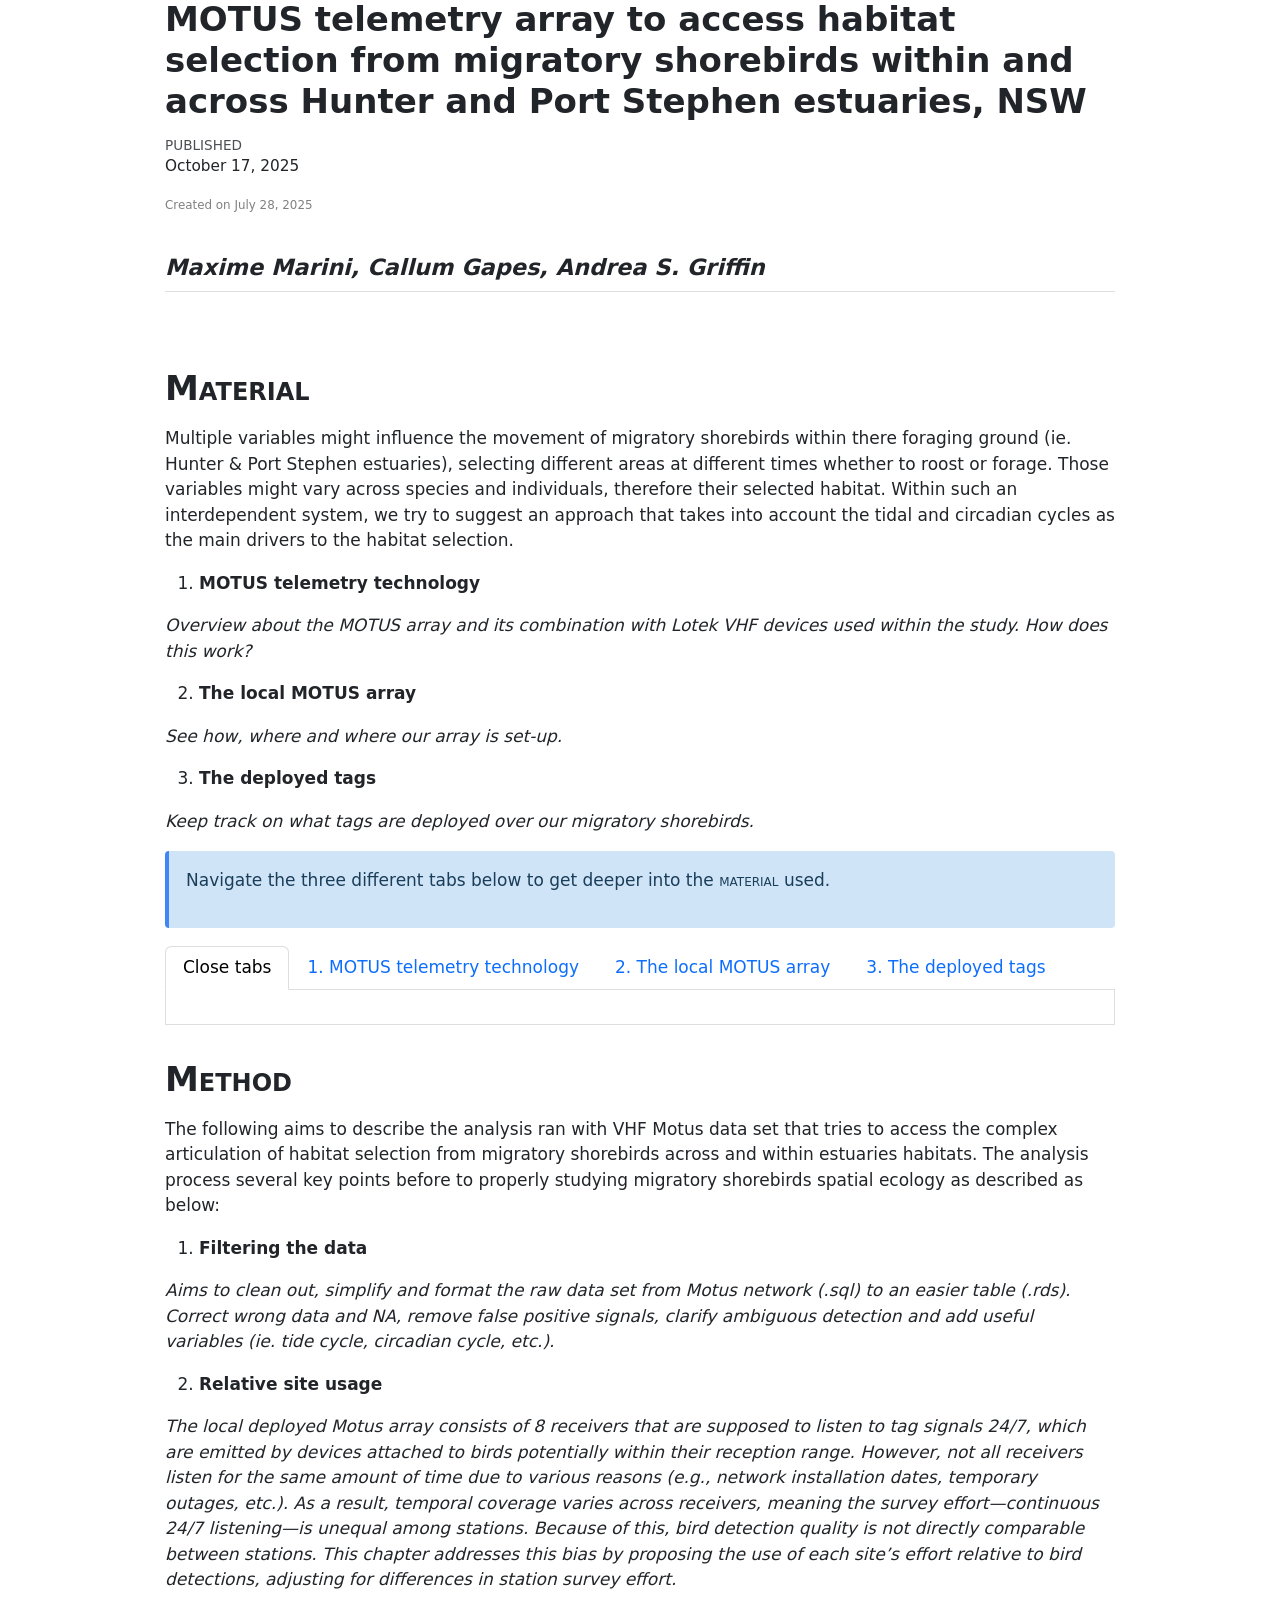
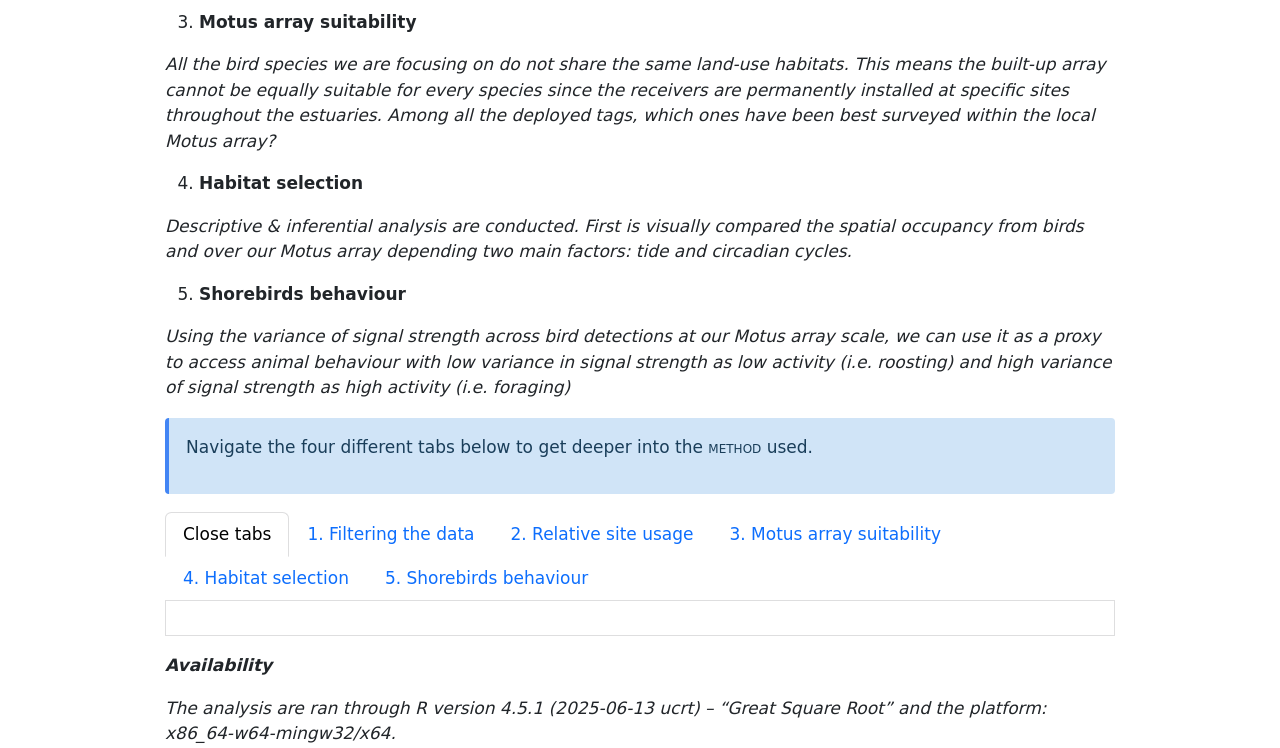
==== docs/index.html @ e0d37283 "yeah" ====
<!DOCTYPE html>
<html xmlns="http://www.w3.org/1999/xhtml" lang="en" xml:lang="en"><head>

<meta charset="utf-8">
<meta name="generator" content="quarto-1.7.32">

<meta name="viewport" content="width=device-width, initial-scale=1.0, user-scalable=yes">

<meta name="dcterms.date" content="2025-10-17">

<title>MOTUS telemetry array to access habitat selection from migratory shorebirds within and across Hunter and Port Stephen estuaries, NSW</title>
<style>
code{white-space: pre-wrap;}
span.smallcaps{font-variant: small-caps;}
div.columns{display: flex; gap: min(4vw, 1.5em);}
div.column{flex: auto; overflow-x: auto;}
div.hanging-indent{margin-left: 1.5em; text-indent: -1.5em;}
ul.task-list{list-style: none;}
ul.task-list li input[type="checkbox"] {
  width: 0.8em;
  margin: 0 0.8em 0.2em -1em; /* quarto-specific, see https://github.com/quarto-dev/quarto-cli/issues/4556 */ 
  vertical-align: middle;
}
/* CSS for syntax highlighting */
html { -webkit-text-size-adjust: 100%; }
pre > code.sourceCode { white-space: pre; position: relative; }
pre > code.sourceCode > span { display: inline-block; line-height: 1.25; }
pre > code.sourceCode > span:empty { height: 1.2em; }
.sourceCode { overflow: visible; }
code.sourceCode > span { color: inherit; text-decoration: inherit; }
div.sourceCode { margin: 1em 0; }
pre.sourceCode { margin: 0; }
@media screen {
div.sourceCode { overflow: auto; }
}
@media print {
pre > code.sourceCode { white-space: pre-wrap; }
pre > code.sourceCode > span { text-indent: -5em; padding-left: 5em; }
}
pre.numberSource code
  { counter-reset: source-line 0; }
pre.numberSource code > span
  { position: relative; left: -4em; counter-increment: source-line; }
pre.numberSource code > span > a:first-child::before
  { content: counter(source-line);
    position: relative; left: -1em; text-align: right; vertical-align: baseline;
    border: none; display: inline-block;
    -webkit-touch-callout: none; -webkit-user-select: none;
    -khtml-user-select: none; -moz-user-select: none;
    -ms-user-select: none; user-select: none;
    padding: 0 4px; width: 4em;
  }
pre.numberSource { margin-left: 3em;  padding-left: 4px; }
div.sourceCode
  {   }
@media screen {
pre > code.sourceCode > span > a:first-child::before { text-decoration: underline; }
}
</style>


<script src="index_files/libs/clipboard/clipboard.min.js"></script>
<script src="index_files/libs/quarto-html/quarto.js" type="module"></script>
<script src="index_files/libs/quarto-html/tabsets/tabsets.js" type="module"></script>
<script src="index_files/libs/quarto-html/popper.min.js"></script>
<script src="index_files/libs/quarto-html/tippy.umd.min.js"></script>
<script src="index_files/libs/quarto-html/anchor.min.js"></script>
<link href="index_files/libs/quarto-html/tippy.css" rel="stylesheet">
<link href="index_files/libs/quarto-html/quarto-syntax-highlighting-37eea08aefeeee20ff55810ff984fec1.css" rel="stylesheet" id="quarto-text-highlighting-styles">
<script src="index_files/libs/bootstrap/bootstrap.min.js"></script>
<link href="index_files/libs/bootstrap/bootstrap-icons.css" rel="stylesheet">
<link href="index_files/libs/bootstrap/bootstrap-bb462d781dde1847d9e3ccf7736099dd.min.css" rel="stylesheet" append-hash="true" id="quarto-bootstrap" data-mode="light">
<link href="index_files/libs/htmltools-fill-0.5.8.1/fill.css" rel="stylesheet">

<script src="index_files/libs/htmlwidgets-1.6.4/htmlwidgets.js"></script>

<link href="index_files/libs/datatables-css-0.0.0/datatables-crosstalk.css" rel="stylesheet">

<script src="index_files/libs/datatables-binding-0.33/datatables.js"></script>

<script src="index_files/libs/jquery-3.6.0/jquery-3.6.0.min.js"></script>

<link href="index_files/libs/dt-core-1.13.6/css/jquery.dataTables.min.css" rel="stylesheet">

<link href="index_files/libs/dt-core-1.13.6/css/jquery.dataTables.extra.css" rel="stylesheet">

<script src="index_files/libs/dt-core-1.13.6/js/jquery.dataTables.min.js"></script>

<link href="index_files/libs/dt-ext-fixedcolumns-1.13.6/css/fixedColumns.dataTables.min.css" rel="stylesheet">

<script src="index_files/libs/dt-ext-fixedcolumns-1.13.6/js/dataTables.fixedColumns.min.js"></script>

<link href="index_files/libs/crosstalk-1.2.1/css/crosstalk.min.css" rel="stylesheet">

<script src="index_files/libs/crosstalk-1.2.1/js/crosstalk.min.js"></script>



<link rel="stylesheet" href="styles.css">
</head>

<body class="fullcontent quarto-light">

<div class="page-layout-custom">  

<header id="title-block-header" class="quarto-title-block default">
<div class="quarto-title">
<h1 class="title">MOTUS telemetry array to access habitat selection from migratory shorebirds within and across Hunter and Port Stephen estuaries, NSW</h1>
</div>



<div class="quarto-title-meta">

    
    <div>
    <div class="quarto-title-meta-heading">Published</div>
    <div class="quarto-title-meta-contents">
      <p class="date">October 17, 2025</p>
    </div>
  </div>
  
    
  </div>
  


</header>


<p style="font-size: 0.7em; color: gray;">
Created on July 28, 2025
</p>
<section id="maxime-marini-callum-gapes-andrea-s.-griffin" class="level2">
<h2 data-anchor-id="maxime-marini-callum-gapes-andrea-s.-griffin"><span style="font-size: 0.8em;"><em>Maxime Marini, Callum Gapes, Andrea S. Griffin</em></span></h2>
<p><br>
</p>
</section>
<section id="material" class="level1">
<h1><span class="smallcaps">Material</span></h1>
<p>Multiple variables might influence the movement of migratory shorebirds within there foraging ground (ie. Hunter &amp; Port Stephen estuaries), selecting different areas at different times whether to roost or forage. Those variables might vary across species and individuals, therefore their selected habitat. Within such an interdependent system, we try to suggest an approach that takes into account the tidal and circadian cycles as the main drivers to the habitat selection.</p>
<ol type="1">
<li><strong>MOTUS telemetry technology</strong></li>
</ol>
<p style="font-size: 0.9em; color: gray;">
</p><p><em>Overview about the MOTUS array and its combination with Lotek VHF devices used within the study. How does this work?</em></p>
<p></p>
<ol start="2" type="1">
<li><strong>The local MOTUS array</strong></li>
</ol>
<p style="font-size: 0.9em; color: gray;">
</p><p><em>See how, where and where our array is set-up.</em></p>
<p></p>
<ol start="3" type="1">
<li><strong>The deployed tags</strong></li>
</ol>
<p style="font-size: 0.9em; color: gray;">
</p><p><em>Keep track on what tags are deployed over our migratory shorebirds.</em></p>
<p></p>
<div class="blockquote-blue">
<p>Navigate the three different tabs below to get deeper into the <span class="smallcaps">material</span> used.</p>
</div>
<div class="panel-tabset">
<ul class="nav nav-tabs" role="tablist"><li class="nav-item" role="presentation"><a class="nav-link active" id="tabset-1-1-tab" data-bs-toggle="tab" data-bs-target="#tabset-1-1" role="tab" aria-controls="tabset-1-1" aria-selected="true" href="">Close tabs</a></li><li class="nav-item" role="presentation"><a class="nav-link" id="tabset-1-2-tab" data-bs-toggle="tab" data-bs-target="#tabset-1-2" role="tab" aria-controls="tabset-1-2" aria-selected="false" href="">1. MOTUS telemetry technology</a></li><li class="nav-item" role="presentation"><a class="nav-link" id="tabset-1-3-tab" data-bs-toggle="tab" data-bs-target="#tabset-1-3" role="tab" aria-controls="tabset-1-3" aria-selected="false" href="">2. The local MOTUS array</a></li><li class="nav-item" role="presentation"><a class="nav-link" id="tabset-1-4-tab" data-bs-toggle="tab" data-bs-target="#tabset-1-4" role="tab" aria-controls="tabset-1-4" aria-selected="false" href="">3. The deployed tags</a></li></ul>
<div class="tab-content">
<div id="tabset-1-1" class="tab-pane active" role="tabpanel" aria-labelledby="tabset-1-1-tab">

</div>
<div id="tabset-1-2" class="tab-pane" role="tabpanel" aria-labelledby="tabset-1-2-tab">
<p>To be continued …</p>
</div>
<div id="tabset-1-3" class="tab-pane" role="tabpanel" aria-labelledby="tabset-1-3-tab">
<p>To be continued …</p>
</div>
<div id="tabset-1-4" class="tab-pane" role="tabpanel" aria-labelledby="tabset-1-4-tab">
<section id="contents" class="level3">
<h3 data-anchor-id="contents"><span id="contents03" style="color: grey; font-size: smaller;">Contents</span></h3>
<ul>
<li><a href="#overview">VHF monitoring: overview</a></li>
<li><a href="#details">Trapping: details</a></li>
<li><a href="#detected">Detected birds</a></li>
<li><a href="#undetected">Undetected birds</a></li>
<li><a href="#euthanasied">Euthanasied birds</a></li>
</ul>
<hr>
</section>
<section id="overview" class="level3">
<h3 data-anchor-id="overview">VHF monitoring: overview</h3>
<p>Since 2021, we trapped 44 birds, and 42 were released with a MOTUS tag, and potentially detectable across our automated telemetry array. Since then, several species have been monitored, with surveying varying across space and time as reflected by the coverage of our Motus stations (Table 1). Also, we distinguish three classes of automated telemetry monitoring: no detection, under 150 detections and over 150 detections (Table 2).</p>
<div style="display: flex; flex-direction: column; align-items: center; justify-content: center; min-height: 60vh;">
<figure class="figure">
<img src="figures/table1.png" alt="Table 1: Shorebirds species MOTUS monitored within and across the Hunter estuary" style="display: block; margin: auto; width: 90vw; max-width: 950px; height: auto;" class="figure-img">
</figure>
</div>
</section>
<section id="details" class="level3">
<h3 data-anchor-id="details">Trapping: details</h3>
<p>Find below more information about the captures (i.e.&nbsp;species, marking, banding, date, etc.).</p>
<div class="cell">
<div class="cell-output-display">
<div class="datatables html-widget html-fill-item" id="htmlwidget-9173652c31b3ffc2a596" style="width:100%;height:auto;"></div>
<script type="application/json" data-for="htmlwidget-9173652c31b3ffc2a596">{"x":{"filter":"none","vertical":false,"extensions":["FixedColumns"],"caption":"<caption>Table 3: Complete details on shorebird captures<\/caption>","data":[["1","2","3","4","5","6","7","8","9","10","11","12","13","14","15","16","17","18","19","20","21","22","23","24","25","26","27","28","29","30","31","32","33","34","35","36","37","38","39","40","41","42","43","44"],[8295752,8295761,7394013,7394014,7394016,7394017,7394015,7394018,7394019,6338804,6338805,8295771,8295772,8295770,10118806,8295773,8295774,8295775,8295776,7394026,7394027,7176824,8295777,8295778,8295779,8295780,8295781,7184271,6318627,6318626,6318617,8295845,6318799,6318618,6318620,6318619,6318621,6318624,6318625,6318623,6318621,6318629,6318630,7394032],["43298","43290","43306","43423","43300","43301","43302","43304","60473","43289","43305","60576","60577","60578","60472","43303","43296","43300","60471","81140","81119","81122","60470","60469","60575","81138","81121","81126","81117","81128","81133","81118","81120","81124","81127","81132","81134","81116","81131","81135","81125","81129","81139","81130"],["Masked Lapwing","Masked Lapwing","Bar-tailed Godwit","Bar-tailed Godwit","Bar-tailed Godwit","Bar-tailed Godwit","Bar-tailed Godwit","Bar-tailed Godwit","Bar-tailed Godwit","Pacific Golden Plover","Pacific Golden Plover","Black-winged Stilt","Black-winged Stilt","Black-winged Stilt","Eastern Curlew","Black-winged Stilt","Black-winged Stilt","Black-winged Stilt","Black-winged Stilt","Bar-tailed Godwit","Bar-tailed Godwit","Bar-tailed Godwit","Red-necked Avocet","Red-necked Avocet","Red-necked Avocet","Red-necked Avocet","Red-necked Avocet","Bar-tailed Godwit","Pacific Golden Plover","Pacific Golden Plover","Pacific Golden Plover","Masked Lapwing","Pacific Golden Plover","Pacific Golden Plover","Pacific Golden Plover","Pacific Golden Plover","Pacific Golden Plover","Pacific Golden Plover","Pacific Golden Plover","Pacific Golden Plover","Pacific Golden Plover","Pacific Golden Plover","Pacific Golden Plover","Bar-tailed Godwit"],["2021-12-19","2022-06-25","2023-02-01","2023-02-01","2023-03-04","2023-03-04","2023-03-04","2023-03-04","2023-03-04","2023-03-04","2023-03-04","2023-03-18","2023-03-18","2023-03-18","2023-03-18","2023-08-29","2023-08-29","2023-08-29","2023-08-29","2023-10-25","2023-10-25","2023-10-25","2023-10-25","2023-10-25","2023-10-25","2023-10-25","2023-10-25","2024-09-02","2024-09-02","2024-09-02","2024-09-29","2024-11-24","2024-11-24","2024-11-24","2024-11-24","2024-11-24","2024-11-24","2025-01-12","2025-01-12","2025-01-12","2025-02-09","2025-02-09","2025-02-09","2025-03-09"],["Vanellus miles","Vanellus miles","Limosa lapponica","Limosa lapponica","Limosa lapponica","Limosa lapponica","Limosa lapponica","Limosa lapponica","Limosa lapponica","Pluvialis fulva","Pluvialis fulva","Himantopus leucocephalus","Himantopus leucocephalus","Himantopus leucocephalus","Numenius madagascariensis","Himantopus leucocephalus","Himantopus leucocephalus","Himantopus leucocephalus","Himantopus leucocephalus","Limosa lapponica","Limosa lapponica","Limosa lapponica","Recurvirostra novaehollandiae","Recurvirostra novaehollandiae","Recurvirostra novaehollandiae","Recurvirostra novaehollandiae","Recurvirostra novaehollandiae","Limosa lapponica","Pluvialis fulva","Pluvialis fulva","Pluvialis fulva","Vanellus miles","Pluvialis fulva","Pluvialis fulva","Pluvialis fulva","Pluvialis fulva","Pluvialis fulva","Pluvialis fulva","Pluvialis fulva","Pluvialis fulva","Pluvialis fulva","Pluvialis fulva","Pluvialis fulva","Limosa lapponica"],["Phoenix Flats","Stockton Sandspit","Stockton Sandspit","Stockton Sandspit","Stockton Sandspit","Stockton Sandspit","Stockton Sandspit","Stockton Sandspit","Stockton Sandspit","Stockton Sandspit","Stockton Sandspit","Stockton Sandspit","Stockton Sandspit","Stockton Sandspit","Stockton Sandspit","Stockton Sandspit","Stockton Sandspit","Stockton Sandspit","Stockton Sandspit","Stockton Sandspit","Stockton Sandspit","Stockton Sandspit","Stockton Sandspit","Stockton Sandspit","Stockton Sandspit","Stockton Sandspit","Stockton Sandspit","Stockton Sandspit","Stockton Sandspit","Stockton Sandspit","Stockton Sandspit","Stockton Sandspit","Stockton Sandspit","Stockton Sandspit","Stockton Sandspit","Stockton Sandspit","Stockton Sandspit","Stockton Sandspit","Stockton Sandspit","Stockton Sandspit","Stockton Sandspit","Stockton Sandspit","Stockton Sandspit","Stockton Sandspit"],["OAA","HAL","EAR","EAS","EAU","EAV","EAT","EAW","EAX","DAC","DAD","HAX","HAY","HAW","AAE","HAZ","HBA","HBB","HBC","EBE","EBH","EBJ","HBD","HCA","HCB","HCC","HCD","EBL","DBN","DBM","DBB","HBS","DAE","DBC","DBE","DBD","DBH","DBK","DBL","DBJ","DBH","DBR","DBS","EBR"],[null,null,"Y","Y","Y","Y","Y","Y","Y","Y","Y","Y","Y","Y","Y","Y","Y","Y","Y",null,"Y","Y","Y","Y","Y","Y","Y","Y","Y","Y","Y","Y","Y","Y","Y","Y","Y","Y","Y","Y","Y","Y","Y","Y"],["Y","Y","Y","Y","Y","Y","Y","Y","Y","Y","Y",null,null,null,"Y","Y","Y","Y","Y","Y","Y","Y","Y","Y","Y","Y","Y","Y","Y","Y","Y","Y","Y","Y","Y","Y","Y","Y","Y","Y","Y","Y","Y","Y"],["Y","Y","Y","Y","Y","Y","Y","Y","Y","Y","Y","Y","Y","Y","Y","Y","Y","Y","Y","Y","Y","Y","Y","Y","Y","Y","Y","Y","Y","Y","Y","Y","Y","Y","Y","Y","Y","Y","Y","Y","Y","Y","Y","Y"],["Teflon harness","Teflon harness","glue","glue","glue","glue","glue","glue","glue","glue","glue","glue","glue","glue","glue","glue","glue","glue","glue","glue","glue","glue","glue","glue","glue","glue","glue","glue","glue","glue","glue","glue","glue","glue","glue","glue","glue","glue","glue","glue","glue","glue","glue","glue"],[8,23,20,12,11,13,14,16,14.1,22,18,6.1,7.1,8.1,13.1,15,5,11,12.1,40,19,22,11.1,10.1,15.1,38,21,26,17,28,33,18,20,24,27,32,34,16,31,35,25,29,39,30],["Y","Y","Y","Y","Y","Y","Y","Y","Y","Y","Y","Y","Y","Y","Y","Y","Y","Y","Y","Y","Y","Y","Y","Y","Y","Y","Y","Y","Y","Y","Y","Y","Y","Y","Y","Y","Y","Y","Y","Y","Y","Y","Y","Y"],["Y","Y","Y","Y","Y","Y","Y","Y","Y","Y","Y","Y","Y","Y","Y","Y","Y","Y","Y","Y","Y","Y","Y","Y","Y","Y","Y","Y","Y","Y","Y","Y","Y","Y","Y","Y","Y","Y","Y","Y","Y","Y","Y","Y"],["N","Y","Y","Y",null,"Y","Y","Y","Y","Y","N","N","Y","Y","Y","Y","Y","N","Y","Y","Y","Y","Y","Y","Y","Y","Y",null,null,null,"N",null,null,null,null,null,null,null,null,null,null,null,null,"Y"],[null,null,null,null,null,null,null,null,null,null,null,null,null,null,null,null,null,null,null,null,null,null,null,null,null,null,null,null,null,null,null,null,"Y",null,null,null,null,null,null,null,"Y",null,null,null],[null,null,null,null,"Y",null,null,null,null,null,null,null,null,null,null,null,null,null,null,null,null,null,null,null,null,null,null,null,null,null,null,null,null,null,null,null,null,null,null,null,null,null,null,null],[null,null,null,null,null,null,null,null,null,null,null,null,null,null,null,null,null,null,null,null,null,null,null,null,null,null,null,null,null,null,null,null,null,null,null,null,null,null,null,null,"Y",null,null,null],[null,null,null,null,null,null,null,null,null,null,null,null,null,null,null,null,null,null,null,null,null,null,null,null,null,null,null,null,null,null,null,null,null,null,null,null,null,null,null,null,null,null,null,null],["Judy Little","Mattea Taylor","Judy Little","Louise Williams","Tom Clarke","Louis O'Neill","Judy Little","Rob Kyte","Greg Little","Greg Little","Tom Clarke","Judy Little","Greg Little","Louis O'Neill","Judy Little","Greg Little","Drew Garnett","Sophie Poole","Rob Kyte","Louise Williams","Tom Clarke","Judy Little","Tom Clarke","Mattea Taylor","Andrea Griffin","Tom Clarke","Andrea Griffin","Christophe Tourenq","Andrea Griffin","Andrea Griffin","Greg Little","Drew Garnett","Drew Garnett","Christohe Tourenq","Sophie Poole","Christohe Tourenq","Drew Garnett","Padrick Anderson","Prasad","Drew Garnett","Christophe Tourenq","Judy Little","Andrea Griffin","Andrea Griffin"],[null,null,null,null,"Euthanised",null,null,null,null,null,null,null,null,null,null,null,null,null,null,null,null,null,null,null,null,null,null,null,null,null,null,null,"RETRAP?",null,null,null,null,null,null,null,"RETRAP - lost transmitter from November. New transmitter attached.",null,null,null]],"container":"<table class=\"display\">\n  <thead>\n    <tr>\n      <th> <\/th>\n      <th>Band.ID<\/th>\n      <th>motusTagID<\/th>\n      <th>Species<\/th>\n      <th>DateAUS.Trap<\/th>\n      <th>Scientific<\/th>\n      <th>Location<\/th>\n      <th>Flag<\/th>\n      <th>Blood.<\/th>\n      <th>Feathers.<\/th>\n      <th>Radio.tag.<\/th>\n      <th>Tag.adhesion.method<\/th>\n      <th>Manufacturer.s.ID<\/th>\n      <th>A.2021.107.metals<\/th>\n      <th>A.2019.919.radio.tags<\/th>\n      <th>Resighted.<\/th>\n      <th>Retrapped.<\/th>\n      <th>Euthanised.<\/th>\n      <th>Retagged.<\/th>\n      <th>Pre.released.<\/th>\n      <th>Bander<\/th>\n      <th>Notes<\/th>\n    <\/tr>\n  <\/thead>\n<\/table>","options":{"scrollX":true,"pageLength":10,"fixedColumns":{"leftColumns":2},"columnDefs":[{"className":"dt-right","targets":[1,12]},{"orderable":false,"targets":0},{"name":" ","targets":0},{"name":"Band.ID","targets":1},{"name":"motusTagID","targets":2},{"name":"Species","targets":3},{"name":"DateAUS.Trap","targets":4},{"name":"Scientific","targets":5},{"name":"Location","targets":6},{"name":"Flag","targets":7},{"name":"Blood.","targets":8},{"name":"Feathers.","targets":9},{"name":"Radio.tag.","targets":10},{"name":"Tag.adhesion.method","targets":11},{"name":"Manufacturer.s.ID","targets":12},{"name":"A.2021.107.metals","targets":13},{"name":"A.2019.919.radio.tags","targets":14},{"name":"Resighted.","targets":15},{"name":"Retrapped.","targets":16},{"name":"Euthanised.","targets":17},{"name":"Retagged.","targets":18},{"name":"Pre.released.","targets":19},{"name":"Bander","targets":20},{"name":"Notes","targets":21}],"order":[],"autoWidth":false,"orderClasses":false,"rowCallback":"function(row, data, displayNum, displayIndex, dataIndex) {\nvar value=data[1]; $(this.api().cell(row, 1).node()).css({'font-weight':'bold'});\nvar value=data[2]; $(this.api().cell(row, 2).node()).css({'font-weight':'bold'});\nvar value=data[4]; $(this.api().cell(row, 4).node()).css({'font-weight':'bold','color':'#808080'});\nvar value=data[6]; $(this.api().cell(row, 6).node()).css({'font-weight':'bold','color':'#808080'});\n}"}},"evals":["options.rowCallback"],"jsHooks":[]}</script>
</div>
</div>
</section>
<section id="detected" class="level3">
<h3 data-anchor-id="detected">Detected birds</h3>
<div class="cell">
<div class="cell-output-display">
<div class="datatables html-widget html-fill-item" id="htmlwidget-cea88e4d5e4ff8aa9244" style="width:100%;height:auto;"></div>
<script type="application/json" data-for="htmlwidget-cea88e4d5e4ff8aa9244">{"x":{"filter":"none","vertical":false,"extensions":["FixedColumns"],"caption":"<caption>Table 4: Details on detected birds<\/caption>","data":[["1","2","3","4","5","6","7","8","9","10","11","12","13","14","15","16","17","18","19","20","21","22","23","24","25","26","27","28","29","30","31","32"],[8,52,83,106,58935,309519,72053,6840,106145,5739,396743,23244,28319,8791,11887,38555,46965,81023,40848,280581,99,11189,21236,152580,55881,49100,52769,3542,20180,455014,19634,22844],[7394014,7394017,7394018,7394019,8295772,8295770,10118806,8295773,8295774,8295775,8295776,7394026,7394027,7176824,8295778,8295780,8295781,6318627,6318626,6318617,8295845,6318799,6318618,6318620,6318619,6318621,6318624,6318625,6318621,6318629,6318630,7394032],["43423","43301","43304","60473","60577","60578","60472","43303","43296","43300","60471","81140","81119","81122","60469","81138","81121","81117","81128","81133","81118","81120","81124","81127","81132","81134","81116","81131","81125","81129","81139","81130"],["Bar-tailed Godwit","Bar-tailed Godwit","Bar-tailed Godwit","Bar-tailed Godwit","Black-winged Stilt","Black-winged Stilt","Eastern Curlew","Black-winged Stilt","Black-winged Stilt","Black-winged Stilt","Black-winged Stilt","Bar-tailed Godwit","Bar-tailed Godwit","Bar-tailed Godwit","Red-necked Avocet","Red-necked Avocet","Red-necked Avocet","Pacific Golden Plover","Pacific Golden Plover","Pacific Golden Plover","Masked Lapwing","Pacific Golden Plover","Pacific Golden Plover","Pacific Golden Plover","Pacific Golden Plover","Pacific Golden Plover","Pacific Golden Plover","Pacific Golden Plover","Pacific Golden Plover","Pacific Golden Plover","Pacific Golden Plover","Bar-tailed Godwit"],["2023-02-01","2023-03-04","2023-03-04","2023-03-04","2023-03-18","2023-03-18","2023-03-18","2023-08-29","2023-08-29","2023-08-29","2023-08-29","2023-10-25","2023-10-25","2023-10-25","2023-10-25","2023-10-25","2023-10-25","2024-09-02","2024-09-02","2024-09-29","2024-11-24","2024-11-24","2024-11-24","2024-11-24","2024-11-24","2024-11-24","2025-01-12","2025-01-12","2025-02-09","2025-02-09","2025-02-09","2025-03-09"],["2023-09-18","2023-03-24","2023-03-27","2023-03-26","2023-03-26","2023-03-20","2023-03-25","2023-08-29","2023-08-30","2023-08-29","2023-08-29","2023-10-25","2023-10-25","2023-10-25","2023-10-25","2023-10-25","2023-10-25","2025-02-09","2025-02-09","2024-09-29","2024-11-30","2024-11-24","2024-11-24","2024-11-25","2024-11-24","2024-11-25","2025-01-12","2025-01-13","2024-11-25","2025-02-11","2025-02-12","2025-03-09"],["2023-10-13","2023-03-28","2023-04-06","2023-10-28","2023-11-09","2025-01-09","2023-04-23","2023-09-15","2023-10-10","2023-08-31","2023-11-29","2025-02-17","2023-11-04","2023-10-27","2023-10-31","2023-11-22","2023-11-22","2025-03-07","2025-03-19","2024-11-28","2024-12-24","2025-01-08","2025-01-30","2025-01-19","2024-12-08","2025-03-13","2025-04-05","2025-01-28","2025-03-13","2025-05-03","2025-04-15","2025-04-02"],["Limosa lapponica","Limosa lapponica","Limosa lapponica","Limosa lapponica","Himantopus leucocephalus","Himantopus leucocephalus","Numenius madagascariensis","Himantopus leucocephalus","Himantopus leucocephalus","Himantopus leucocephalus","Himantopus leucocephalus","Limosa lapponica","Limosa lapponica","Limosa lapponica","Recurvirostra novaehollandiae","Recurvirostra novaehollandiae","Recurvirostra novaehollandiae","Pluvialis fulva","Pluvialis fulva","Pluvialis fulva","Vanellus miles","Pluvialis fulva","Pluvialis fulva","Pluvialis fulva","Pluvialis fulva","Pluvialis fulva","Pluvialis fulva","Pluvialis fulva","Pluvialis fulva","Pluvialis fulva","Pluvialis fulva","Limosa lapponica"],["Stockton Sandspit","Stockton Sandspit","Stockton Sandspit","Stockton Sandspit","Stockton Sandspit","Stockton Sandspit","Stockton Sandspit","Stockton Sandspit","Stockton Sandspit","Stockton Sandspit","Stockton Sandspit","Stockton Sandspit","Stockton Sandspit","Stockton Sandspit","Stockton Sandspit","Stockton Sandspit","Stockton Sandspit","Stockton Sandspit","Stockton Sandspit","Stockton Sandspit","Stockton Sandspit","Stockton Sandspit","Stockton Sandspit","Stockton Sandspit","Stockton Sandspit","Stockton Sandspit","Stockton Sandspit","Stockton Sandspit","Stockton Sandspit","Stockton Sandspit","Stockton Sandspit","Stockton Sandspit"],["EAS","EAV","EAW","EAX","HAY","HAW","AAE","HAZ","HBA","HBB","HBC","EBE","EBH","EBJ","HCA","HCC","HCD","DBN","DBM","DBB","HBS","DAE","DBC","DBE","DBD","DBH","DBK","DBL","DBH","DBR","DBS","EBR"],["Y","Y","Y","Y","Y","Y","Y","Y","Y","Y","Y",null,"Y","Y","Y","Y","Y","Y","Y","Y","Y","Y","Y","Y","Y","Y","Y","Y","Y","Y","Y","Y"],["Y","Y","Y","Y",null,null,"Y","Y","Y","Y","Y","Y","Y","Y","Y","Y","Y","Y","Y","Y","Y","Y","Y","Y","Y","Y","Y","Y","Y","Y","Y","Y"],["Y","Y","Y","Y","Y","Y","Y","Y","Y","Y","Y","Y","Y","Y","Y","Y","Y","Y","Y","Y","Y","Y","Y","Y","Y","Y","Y","Y","Y","Y","Y","Y"],["glue","glue","glue","glue","glue","glue","glue","glue","glue","glue","glue","glue","glue","glue","glue","glue","glue","glue","glue","glue","glue","glue","glue","glue","glue","glue","glue","glue","glue","glue","glue","glue"],[12,13,16,14.1,7.1,8.1,13.1,15,5,11,12.1,40,19,22,10.1,38,21,17,28,33,18,20,24,27,32,34,16,31,25,29,39,30],["Y","Y","Y","Y","Y","Y","Y","Y","Y","Y","Y","Y","Y","Y","Y","Y","Y","Y","Y","Y","Y","Y","Y","Y","Y","Y","Y","Y","Y","Y","Y","Y"],["Y","Y","Y","Y","Y","Y","Y","Y","Y","Y","Y","Y","Y","Y","Y","Y","Y","Y","Y","Y","Y","Y","Y","Y","Y","Y","Y","Y","Y","Y","Y","Y"],["Y","Y","Y","Y","Y","Y","Y","Y","Y","N","Y","Y","Y","Y","Y","Y","Y",null,null,"N",null,null,null,null,null,null,null,null,null,null,null,"Y"],[null,null,null,null,null,null,null,null,null,null,null,null,null,null,null,null,null,null,null,null,null,"Y",null,null,null,null,null,null,"Y",null,null,null],[null,null,null,null,null,null,null,null,null,null,null,null,null,null,null,null,null,null,null,null,null,null,null,null,null,null,null,null,null,null,null,null],[null,null,null,null,null,null,null,null,null,null,null,null,null,null,null,null,null,null,null,null,null,null,null,null,null,null,null,null,"Y",null,null,null],[null,null,null,null,null,null,null,null,null,null,null,null,null,null,null,null,null,null,null,null,null,null,null,null,null,null,null,null,null,null,null,null],["Louise Williams","Louis O'Neill","Rob Kyte","Greg Little","Greg Little","Louis O'Neill","Judy Little","Greg Little","Drew Garnett","Sophie Poole","Rob Kyte","Louise Williams","Tom Clarke","Judy Little","Mattea Taylor","Tom Clarke","Andrea Griffin","Andrea Griffin","Andrea Griffin","Greg Little","Drew Garnett","Drew Garnett","Christohe Tourenq","Sophie Poole","Christohe Tourenq","Drew Garnett","Padrick Anderson","Prasad","Christophe Tourenq","Judy Little","Andrea Griffin","Andrea Griffin"],[null,null,null,null,null,null,null,null,null,null,null,null,null,null,null,null,null,null,null,null,null,"RETRAP?",null,null,null,null,null,null,"RETRAP - lost transmitter from November. New transmitter attached.",null,null,null]],"container":"<table class=\"display\">\n  <thead>\n    <tr>\n      <th> <\/th>\n      <th>Detections<\/th>\n      <th>Band.ID<\/th>\n      <th>motusTagID<\/th>\n      <th>Species<\/th>\n      <th>DateAUS.Trap<\/th>\n      <th>first_detect<\/th>\n      <th>last_detect<\/th>\n      <th>Scientific<\/th>\n      <th>Location<\/th>\n      <th>Flag<\/th>\n      <th>Blood.<\/th>\n      <th>Feathers.<\/th>\n      <th>Radio.tag.<\/th>\n      <th>Tag.adhesion.method<\/th>\n      <th>Manufacturer.s.ID<\/th>\n      <th>A.2021.107.metals<\/th>\n      <th>A.2019.919.radio.tags<\/th>\n      <th>Resighted.<\/th>\n      <th>Retrapped.<\/th>\n      <th>Euthanised.<\/th>\n      <th>Retagged.<\/th>\n      <th>Pre.released.<\/th>\n      <th>Bander<\/th>\n      <th>Notes<\/th>\n    <\/tr>\n  <\/thead>\n<\/table>","options":{"scrollX":true,"pageLength":10,"fixedColumns":{"leftColumns":3},"columnDefs":[{"className":"dt-right","targets":[1,2,15]},{"orderable":false,"targets":0},{"name":" ","targets":0},{"name":"Detections","targets":1},{"name":"Band.ID","targets":2},{"name":"motusTagID","targets":3},{"name":"Species","targets":4},{"name":"DateAUS.Trap","targets":5},{"name":"first_detect","targets":6},{"name":"last_detect","targets":7},{"name":"Scientific","targets":8},{"name":"Location","targets":9},{"name":"Flag","targets":10},{"name":"Blood.","targets":11},{"name":"Feathers.","targets":12},{"name":"Radio.tag.","targets":13},{"name":"Tag.adhesion.method","targets":14},{"name":"Manufacturer.s.ID","targets":15},{"name":"A.2021.107.metals","targets":16},{"name":"A.2019.919.radio.tags","targets":17},{"name":"Resighted.","targets":18},{"name":"Retrapped.","targets":19},{"name":"Euthanised.","targets":20},{"name":"Retagged.","targets":21},{"name":"Pre.released.","targets":22},{"name":"Bander","targets":23},{"name":"Notes","targets":24}],"order":[],"autoWidth":false,"orderClasses":false,"rowCallback":"function(row, data, displayNum, displayIndex, dataIndex) {\nvar value=data[2]; $(this.api().cell(row, 2).node()).css({'font-weight':'bold'});\nvar value=data[3]; $(this.api().cell(row, 3).node()).css({'font-weight':'bold'});\nvar value=data[1]; $(this.api().cell(row, 1).node()).css({'font-weight':'bold','color':'#808080'});\nvar value=data[5]; $(this.api().cell(row, 5).node()).css({'font-weight':'bold','color':'#808080'});\nvar value=data[9]; $(this.api().cell(row, 9).node()).css({'font-weight':'bold','color':'#808080'});\n}"}},"evals":["options.rowCallback"],"jsHooks":[]}</script>
</div>
</div>
</section>
<section id="undetected" class="level3">
<h3 data-anchor-id="undetected">Undetected birds</h3>
<p>However, for various reasons — such as limitations in device technology, the bird never flying within the coverage area of any antenna, the device detaching, and so on — some birds have never been detected again after the day they were tagged.</p>
<div class="cell">
<div class="cell-output-display">
<div class="datatables html-widget html-fill-item" id="htmlwidget-30f6499cff350cacf7ae" style="width:100%;height:auto;"></div>
<script type="application/json" data-for="htmlwidget-30f6499cff350cacf7ae">{"x":{"filter":"none","vertical":false,"extensions":["FixedColumns"],"caption":"<caption>Table 5: Details on birds never detected<\/caption>","data":[["1","2","3","4","5","6","7","8","9","10","11"],[8295752,8295761,7394013,7394015,6338804,6338805,8295771,8295777,8295779,7184271,6318623],["43298","43290","43306","43302","43289","43305","60576","60470","60575","81126","81135"],["Masked Lapwing","Masked Lapwing","Bar-tailed Godwit","Bar-tailed Godwit","Pacific Golden Plover","Pacific Golden Plover","Black-winged Stilt","Red-necked Avocet","Red-necked Avocet","Bar-tailed Godwit","Pacific Golden Plover"],["2021-12-19","2022-06-25","2023-02-01","2023-03-04","2023-03-04","2023-03-04","2023-03-18","2023-10-25","2023-10-25","2024-09-02","2025-01-12"],[null,null,null,null,null,null,null,null,null,null,null],[null,null,null,null,null,null,null,null,null,null,null],["Vanellus miles","Vanellus miles","Limosa lapponica","Limosa lapponica","Pluvialis fulva","Pluvialis fulva","Himantopus leucocephalus","Recurvirostra novaehollandiae","Recurvirostra novaehollandiae","Limosa lapponica","Pluvialis fulva"],["Phoenix Flats","Stockton Sandspit","Stockton Sandspit","Stockton Sandspit","Stockton Sandspit","Stockton Sandspit","Stockton Sandspit","Stockton Sandspit","Stockton Sandspit","Stockton Sandspit","Stockton Sandspit"],["OAA","HAL","EAR","EAT","DAC","DAD","HAX","HBD","HCB","EBL","DBJ"],[null,null,"Y","Y","Y","Y","Y","Y","Y","Y","Y"],["Y","Y","Y","Y","Y","Y",null,"Y","Y","Y","Y"],["Y","Y","Y","Y","Y","Y","Y","Y","Y","Y","Y"],["Teflon harness","Teflon harness","glue","glue","glue","glue","glue","glue","glue","glue","glue"],[8,23,20,14,22,18,6.1,11.1,15.1,26,35],["Y","Y","Y","Y","Y","Y","Y","Y","Y","Y","Y"],["Y","Y","Y","Y","Y","Y","Y","Y","Y","Y","Y"],["N","Y","Y","Y","Y","N","N","Y","Y",null,null],[null,null,null,null,null,null,null,null,null,null,null],[null,null,null,null,null,null,null,null,null,null,null],[null,null,null,null,null,null,null,null,null,null,null],[null,null,null,null,null,null,null,null,null,null,null],["Judy Little","Mattea Taylor","Judy Little","Judy Little","Greg Little","Tom Clarke","Judy Little","Tom Clarke","Andrea Griffin","Christophe Tourenq","Drew Garnett"],[null,null,null,null,null,null,null,null,null,null,null]],"container":"<table class=\"display\">\n  <thead>\n    <tr>\n      <th> <\/th>\n      <th>Band.ID<\/th>\n      <th>motusTagID<\/th>\n      <th>Species<\/th>\n      <th>DateAUS.Trap<\/th>\n      <th>first_detect<\/th>\n      <th>last_detect<\/th>\n      <th>Scientific<\/th>\n      <th>Location<\/th>\n      <th>Flag<\/th>\n      <th>Blood.<\/th>\n      <th>Feathers.<\/th>\n      <th>Radio.tag.<\/th>\n      <th>Tag.adhesion.method<\/th>\n      <th>Manufacturer.s.ID<\/th>\n      <th>A.2021.107.metals<\/th>\n      <th>A.2019.919.radio.tags<\/th>\n      <th>Resighted.<\/th>\n      <th>Retrapped.<\/th>\n      <th>Euthanised.<\/th>\n      <th>Retagged.<\/th>\n      <th>Pre.released.<\/th>\n      <th>Bander<\/th>\n      <th>Notes<\/th>\n    <\/tr>\n  <\/thead>\n<\/table>","options":{"scrollX":true,"pageLength":10,"fixedColumns":{"leftColumns":2},"columnDefs":[{"className":"dt-right","targets":[1,14]},{"orderable":false,"targets":0},{"name":" ","targets":0},{"name":"Band.ID","targets":1},{"name":"motusTagID","targets":2},{"name":"Species","targets":3},{"name":"DateAUS.Trap","targets":4},{"name":"first_detect","targets":5},{"name":"last_detect","targets":6},{"name":"Scientific","targets":7},{"name":"Location","targets":8},{"name":"Flag","targets":9},{"name":"Blood.","targets":10},{"name":"Feathers.","targets":11},{"name":"Radio.tag.","targets":12},{"name":"Tag.adhesion.method","targets":13},{"name":"Manufacturer.s.ID","targets":14},{"name":"A.2021.107.metals","targets":15},{"name":"A.2019.919.radio.tags","targets":16},{"name":"Resighted.","targets":17},{"name":"Retrapped.","targets":18},{"name":"Euthanised.","targets":19},{"name":"Retagged.","targets":20},{"name":"Pre.released.","targets":21},{"name":"Bander","targets":22},{"name":"Notes","targets":23}],"order":[],"autoWidth":false,"orderClasses":false,"rowCallback":"function(row, data, displayNum, displayIndex, dataIndex) {\nvar value=data[1]; $(this.api().cell(row, 1).node()).css({'font-weight':'bold'});\nvar value=data[2]; $(this.api().cell(row, 2).node()).css({'font-weight':'bold'});\nvar value=data[3]; $(this.api().cell(row, 3).node()).css({'font-weight':'bold','color':'#808080'});\nvar value=data[4]; $(this.api().cell(row, 4).node()).css({'font-weight':'bold','color':'#808080'});\n}"}},"evals":["options.rowCallback"],"jsHooks":[]}</script>
</div>
</div>
</section>
<section id="euthanasied" class="level3">
<h3 data-anchor-id="euthanasied">Euthanasied birds</h3>
<p>Unfortunately, it happens that we need to euthanasy birds, under the ACCE of University of Newcastle.</p>
<div class="cell">
<div class="cell-output-display">
<div class="datatables html-widget html-fill-item" id="htmlwidget-d3e19957dda11db3338a" style="width:100%;height:auto;"></div>
<script type="application/json" data-for="htmlwidget-d3e19957dda11db3338a">{"x":{"filter":"none","vertical":false,"extensions":["FixedColumns"],"caption":"<caption>Table 6: Details on euthanised birds<\/caption>","data":[["1"],[7394016],["43300"],["Bar-tailed Godwit"],["2023-03-04"],[null],[null],["Limosa lapponica"],["Stockton Sandspit"],["EAU"],["Y"],["Y"],["Y"],["glue"],[11],["Y"],["Y"],[null],[null],["Y"],[null],[null],["Tom Clarke"],["Euthanised"]],"container":"<table class=\"display\">\n  <thead>\n    <tr>\n      <th> <\/th>\n      <th>Band.ID<\/th>\n      <th>motusTagID<\/th>\n      <th>Species<\/th>\n      <th>DateAUS.Trap<\/th>\n      <th>first_detect<\/th>\n      <th>last_detect<\/th>\n      <th>Scientific<\/th>\n      <th>Location<\/th>\n      <th>Flag<\/th>\n      <th>Blood.<\/th>\n      <th>Feathers.<\/th>\n      <th>Radio.tag.<\/th>\n      <th>Tag.adhesion.method<\/th>\n      <th>Manufacturer.s.ID<\/th>\n      <th>A.2021.107.metals<\/th>\n      <th>A.2019.919.radio.tags<\/th>\n      <th>Resighted.<\/th>\n      <th>Retrapped.<\/th>\n      <th>Euthanised.<\/th>\n      <th>Retagged.<\/th>\n      <th>Pre.released.<\/th>\n      <th>Bander<\/th>\n      <th>Notes<\/th>\n    <\/tr>\n  <\/thead>\n<\/table>","options":{"scrollX":true,"pageLength":10,"fixedColumns":{"leftColumns":2},"columnDefs":[{"className":"dt-right","targets":[1,14]},{"orderable":false,"targets":0},{"name":" ","targets":0},{"name":"Band.ID","targets":1},{"name":"motusTagID","targets":2},{"name":"Species","targets":3},{"name":"DateAUS.Trap","targets":4},{"name":"first_detect","targets":5},{"name":"last_detect","targets":6},{"name":"Scientific","targets":7},{"name":"Location","targets":8},{"name":"Flag","targets":9},{"name":"Blood.","targets":10},{"name":"Feathers.","targets":11},{"name":"Radio.tag.","targets":12},{"name":"Tag.adhesion.method","targets":13},{"name":"Manufacturer.s.ID","targets":14},{"name":"A.2021.107.metals","targets":15},{"name":"A.2019.919.radio.tags","targets":16},{"name":"Resighted.","targets":17},{"name":"Retrapped.","targets":18},{"name":"Euthanised.","targets":19},{"name":"Retagged.","targets":20},{"name":"Pre.released.","targets":21},{"name":"Bander","targets":22},{"name":"Notes","targets":23}],"order":[],"autoWidth":false,"orderClasses":false,"rowCallback":"function(row, data, displayNum, displayIndex, dataIndex) {\nvar value=data[1]; $(this.api().cell(row, 1).node()).css({'font-weight':'bold'});\nvar value=data[2]; $(this.api().cell(row, 2).node()).css({'font-weight':'bold'});\nvar value=data[3]; $(this.api().cell(row, 3).node()).css({'font-weight':'bold','color':'#808080'});\nvar value=data[4]; $(this.api().cell(row, 4).node()).css({'font-weight':'bold','color':'#808080'});\n}"}},"evals":["options.rowCallback"],"jsHooks":[]}</script>
</div>
</div>
<button class="backBtn" data-target="contents03" onclick="document.getElementById(this.getAttribute('data-target')).scrollIntoView({behavior: 'smooth'});" style="position: fixed; bottom: 20px; right: 20px; z-index: 9999; padding: 10px 15px; background-color: #007bff; border: none; border-radius: 5px; color: white; cursor: pointer; box-shadow: 0 2px 4px rgba(0,0,0,0.3); display: none;">
Back to Contents
</button>
</section>
</div>
</div>
</div>
</section>
<section id="method" class="level1">
<h1><span class="smallcaps">Method</span></h1>
<p>The following aims to describe the analysis ran with VHF Motus data set that tries to access the complex articulation of habitat selection from migratory shorebirds across and within estuaries habitats. The analysis process several key points before to properly studying migratory shorebirds spatial ecology as described as below:</p>
<ol type="1">
<li><strong>Filtering the data</strong></li>
</ol>
<p style="font-size: 0.9em; color: gray;">
</p><p><em>Aims to clean out, simplify and format the raw data set from Motus network (.sql) to an easier table (.rds). Correct wrong data and NA, remove false positive signals, clarify ambiguous detection and add useful variables (ie. tide cycle, circadian cycle, etc.).</em></p>
<p></p>
<ol start="2" type="1">
<li><strong>Relative site usage</strong></li>
</ol>
<p style="font-size: 0.9em; color: gray;">
</p><p><em>The local deployed Motus array consists of 8 receivers that are supposed to listen to tag signals 24/7, which are emitted by devices attached to birds potentially within their reception range. However, not all receivers listen for the same amount of time due to various reasons (e.g., network installation dates, temporary outages, etc.). As a result, temporal coverage varies across receivers, meaning the survey effort—continuous 24/7 listening—is unequal among stations. Because of this, bird detection quality is not directly comparable between stations. This chapter addresses this bias by proposing the use of each site’s effort relative to bird detections, adjusting for differences in station survey effort.</em></p>
<p></p>
<ol start="3" type="1">
<li><strong>Motus array suitability</strong></li>
</ol>
<p style="font-size: 0.9em; color: gray;">
</p><p><em>All the bird species we are focusing on do not share the same land-use habitats. This means the built-up array cannot be equally suitable for every species since the receivers are permanently installed at specific sites throughout the estuaries. Among all the deployed tags, which ones have been best surveyed within the local Motus array?</em></p>
<p></p>
<ol start="4" type="1">
<li><strong>Habitat selection</strong></li>
</ol>
<p style="font-size: 0.9em; color: gray;">
</p><p><em>Descriptive &amp; inferential analysis are conducted.</em> <em>First is visually compared the spatial occupancy from birds and over our Motus array depending two main factors: tide and circadian cycles.</em></p>
<p></p>
<ol start="5" type="1">
<li><strong>Shorebirds behaviour</strong></li>
</ol>
<p style="font-size: 0.9em; color: gray;">
</p><p><em>Using the variance of signal strength across bird detections at our Motus array scale, we can use it as a proxy to access animal behaviour with low variance in signal strength as low activity (i.e.&nbsp;roosting) and high variance of signal strength as high activity (i.e.&nbsp;foraging)</em></p>
<p></p>
<div class="blockquote-blue">
<p>Navigate the four different tabs below to get deeper into the <span class="smallcaps">method</span> used.</p>
</div>
<div class="panel-tabset">
<ul class="nav nav-tabs" role="tablist"><li class="nav-item" role="presentation"><a class="nav-link active" id="tabset-6-1-tab" data-bs-toggle="tab" data-bs-target="#tabset-6-1" role="tab" aria-controls="tabset-6-1" aria-selected="true" href="">Close tabs</a></li><li class="nav-item" role="presentation"><a class="nav-link" id="tabset-6-2-tab" data-bs-toggle="tab" data-bs-target="#tabset-6-2" role="tab" aria-controls="tabset-6-2" aria-selected="false" href="">1. Filtering the data</a></li><li class="nav-item" role="presentation"><a class="nav-link" id="tabset-6-3-tab" data-bs-toggle="tab" data-bs-target="#tabset-6-3" role="tab" aria-controls="tabset-6-3" aria-selected="false" href="">2. Relative site usage</a></li><li class="nav-item" role="presentation"><a class="nav-link" id="tabset-6-4-tab" data-bs-toggle="tab" data-bs-target="#tabset-6-4" role="tab" aria-controls="tabset-6-4" aria-selected="false" href="">3. Motus array suitability</a></li><li class="nav-item" role="presentation"><a class="nav-link" id="tabset-6-5-tab" data-bs-toggle="tab" data-bs-target="#tabset-6-5" role="tab" aria-controls="tabset-6-5" aria-selected="false" href="">4. Habitat selection</a></li><li class="nav-item" role="presentation"><a class="nav-link" id="tabset-6-6-tab" data-bs-toggle="tab" data-bs-target="#tabset-6-6" role="tab" aria-controls="tabset-6-6" aria-selected="false" href="">5. Shorebirds behaviour</a></li></ul>
<div class="tab-content">
<div id="tabset-6-1" class="tab-pane active" role="tabpanel" aria-labelledby="tabset-6-1-tab">

</div>
<div id="tabset-6-2" class="tab-pane" role="tabpanel" aria-labelledby="tabset-6-2-tab">
<section id="contents-1" class="level3">
<h3 data-anchor-id="contents-1"><span id="contents1" style="color: grey; font-size: smaller;">Contents</span></h3>
<ul>
<li><a href="#packages">Packages</a></li>
<li><a href="#download-the-data-from-motus-network">Download the data from Motus network</a></li>
<li><a href="#filter-the-data">Filter the data</a></li>
<li><a href="#adding-variables">Adding variables</a></li>
<li><a href="#set-timeframe">Set survey time frame</a></li>
<li><a href="#bandID">Import Band ID</a></li>
<li><a href="#overview">Filtered data: overview</a></li>
</ul>
<hr>
</section>
<section id="packages" class="level3">
<h3 data-anchor-id="packages">Packages</h3>
<div class="cell">
<div class="sourceCode cell-code" id="cb1"><pre class="sourceCode numberSource r number-lines code-with-copy"><code class="sourceCode r"><span id="cb1-1"><a href="#cb1-1"></a><span class="co"># install.packages("motus", </span></span>
<span id="cb1-2"><a href="#cb1-2"></a><span class="co">#                  repos = c(birdscanada = 'https://birdscanada.r-universe.dev',</span></span>
<span id="cb1-3"><a href="#cb1-3"></a><span class="co">#                            CRAN = 'https://cloud.r-project.org'))</span></span>
<span id="cb1-4"><a href="#cb1-4"></a><span class="fu">library</span>(motus)</span>
<span id="cb1-5"><a href="#cb1-5"></a><span class="fu">library</span>(dplyr)</span>
<span id="cb1-6"><a href="#cb1-6"></a><span class="fu">library</span>(here)</span>
<span id="cb1-7"><a href="#cb1-7"></a><span class="fu">library</span>(DBI)</span>
<span id="cb1-8"><a href="#cb1-8"></a><span class="fu">library</span>(RSQLite)</span>
<span id="cb1-9"><a href="#cb1-9"></a><span class="fu">library</span>(forcats) </span>
<span id="cb1-10"><a href="#cb1-10"></a><span class="fu">library</span>(lubridate)</span>
<span id="cb1-11"><a href="#cb1-11"></a><span class="fu">library</span>(bioRad) </span>
<span id="cb1-12"><a href="#cb1-12"></a><span class="fu">library</span>(purrr) </span></code><button title="Copy to Clipboard" class="code-copy-button"><i class="bi"></i></button></pre></div>
</div>
</section>
<section id="download-the-data-from-motus-network" class="level3">
<h3 data-anchor-id="download-the-data-from-motus-network">Download the data from Motus network</h3>
<div class="cell">
<div class="sourceCode cell-code" id="cb2"><pre class="sourceCode numberSource r number-lines code-with-copy"><code class="sourceCode r"><span id="cb2-1"><a href="#cb2-1"></a><span class="co"># Global settings</span></span>
<span id="cb2-2"><a href="#cb2-2"></a><span class="fu">setwd</span>(<span class="fu">dirname</span>(rstudioapi<span class="sc">::</span><span class="fu">getSourceEditorContext</span>()<span class="sc">$</span>path)) </span>
<span id="cb2-3"><a href="#cb2-3"></a><span class="fu">Sys.setenv</span>(<span class="at">TZ=</span><span class="st">"UTC"</span>) </span>
<span id="cb2-4"><a href="#cb2-4"></a>proj.num <span class="ot">&lt;-</span> <span class="dv">294</span>  </span>
<span id="cb2-5"><a href="#cb2-5"></a><span class="fu">motusLogout</span>()</span></code><button title="Copy to Clipboard" class="code-copy-button"><i class="bi"></i></button></pre></div>
</div>
<p>Set general settings first as working directory, Time Zone, Motus project number (ie. ours is 294). And make sure the environment is free from any connection to any other networked project or from any other Motus user account (avoid undesired mistakes).</p>
<div class="cell">
<div class="sourceCode cell-code" id="cb3"><pre class="sourceCode numberSource r number-lines code-with-copy"><code class="sourceCode r"><span id="cb3-1"><a href="#cb3-1"></a>sql.motus <span class="ot">&lt;-</span> <span class="fu">tagme</span>(<span class="at">projRecv =</span> proj.num,</span>
<span id="cb3-2"><a href="#cb3-2"></a>                   <span class="at">new =</span> <span class="cn">FALSE</span>, <span class="co"># TRUE overwrites existing (large data takes a while) FALSE used to update existing file</span></span>
<span id="cb3-3"><a href="#cb3-3"></a>                   <span class="at">update =</span> <span class="cn">TRUE</span>,</span>
<span id="cb3-4"><a href="#cb3-4"></a>                   <span class="at">dir =</span> <span class="fu">here</span>(<span class="st">"data"</span>))</span>
<span id="cb3-5"><a href="#cb3-5"></a></span>
<span id="cb3-6"><a href="#cb3-6"></a><span class="fu">metadata</span>(sql.motus, proj.num)</span>
<span id="cb3-7"><a href="#cb3-7"></a></span>
<span id="cb3-8"><a href="#cb3-8"></a>sql.motus <span class="ot">&lt;-</span> <span class="fu">dbConnect</span>(<span class="fu">SQLite</span>(), here<span class="sc">::</span><span class="fu">here</span>(<span class="st">"data"</span>, <span class="st">"project-294.motus"</span>))</span>
<span id="cb3-9"><a href="#cb3-9"></a></span>
<span id="cb3-10"><a href="#cb3-10"></a>df.alltags <span class="ot">&lt;-</span> <span class="fu">tbl</span>(sql.motus, <span class="st">"alltags"</span>) <span class="sc">%&gt;%</span></span>
<span id="cb3-11"><a href="#cb3-11"></a>  dplyr<span class="sc">::</span><span class="fu">collect</span>() <span class="sc">%&gt;%</span></span>
<span id="cb3-12"><a href="#cb3-12"></a>  <span class="fu">as.data.frame</span>() <span class="sc">%&gt;%</span></span>
<span id="cb3-13"><a href="#cb3-13"></a>    <span class="fu">mutate</span>(<span class="at">time =</span> <span class="fu">as_datetime</span>(ts),</span>
<span id="cb3-14"><a href="#cb3-14"></a>         <span class="at">timeAus =</span> <span class="fu">as_datetime</span>(ts, <span class="at">tz =</span> <span class="st">"Australia/Sydney"</span>),</span>
<span id="cb3-15"><a href="#cb3-15"></a>         <span class="at">dateAus =</span> <span class="fu">as_date</span>(timeAus),</span>
<span id="cb3-16"><a href="#cb3-16"></a>         <span class="at">year =</span> <span class="fu">year</span>(time), </span>
<span id="cb3-17"><a href="#cb3-17"></a>         <span class="at">doy =</span> <span class="fu">yday</span>(time))</span></code><button title="Copy to Clipboard" class="code-copy-button"><i class="bi"></i></button></pre></div>
</div>
<p><code>motus::tagme()</code>gets the data from the online Motus network, the ones part of your project (ie. ID = 294) only. Make sure you set your own directory. A file of type .sql is automatically created.</p>
<p><code>motus::metadata()</code> downloads the metadata from the online Motus network (receiver information and more).</p>
<p><code>motus::dbConnect()</code> links your .sql to your environment. Avoid to use high memory as .sql is a <em>lazy</em> table and not yet hardly written on your hardware.</p>
<p><code>motus::tbl()</code> extracts all the tags fat into your environment. Then formatted into a classic dataframe.</p>
</section>
<section id="filter-the-data" class="level3">
<h3 data-anchor-id="filter-the-data">Filter the data</h3>
<div class="blockquote-red">
<p><strong>WARNING</strong>: The values entered within the below filtering R code are depending your own context.</p>
</div>
<div class="cell">
<div class="sourceCode cell-code" id="cb4"><pre class="sourceCode numberSource r number-lines code-with-copy"><code class="sourceCode r"><span id="cb4-1"><a href="#cb4-1"></a><span class="co"># Cleaning and correcting tags metadata</span></span>
<span id="cb4-2"><a href="#cb4-2"></a>df.alltags <span class="ot">&lt;-</span> df.alltags <span class="sc">%&gt;%</span> </span>
<span id="cb4-3"><a href="#cb4-3"></a>   <span class="fu">filter</span>(</span>
<span id="cb4-4"><a href="#cb4-4"></a>    <span class="co"># test tags</span></span>
<span id="cb4-5"><a href="#cb4-5"></a>     motusTagID <span class="sc">!=</span> <span class="fu">c</span>(<span class="st">"43291"</span>),</span>
<span id="cb4-6"><a href="#cb4-6"></a>    <span class="co"># pending, unconfirmed or undeployed tags</span></span>
<span id="cb4-7"><a href="#cb4-7"></a>    <span class="sc">!</span>motusTagID <span class="sc">%in%</span> <span class="fu">c</span>(<span class="st">"43288"</span>, <span class="st">"43291"</span>, <span class="st">"43297"</span>, <span class="st">"43299"</span>,</span>
<span id="cb4-8"><a href="#cb4-8"></a>                       <span class="st">"43307"</span>, <span class="st">"43424"</span>, <span class="st">"43425"</span>, <span class="st">"60470"</span>, </span>
<span id="cb4-9"><a href="#cb4-9"></a>                       <span class="st">"60579"</span>, <span class="st">"81123"</span>, <span class="st">"81136"</span>, <span class="st">"81137"</span>),</span>
<span id="cb4-10"><a href="#cb4-10"></a>    <span class="co"># used for test/validation before tagging bird (remove time before the tagging)</span></span>
<span id="cb4-11"><a href="#cb4-11"></a>    <span class="sc">!</span>(motusTagID <span class="sc">==</span> <span class="st">"81134"</span> <span class="sc">&amp;</span> time <span class="sc">&lt;</span> <span class="fu">dmy</span>(<span class="st">"23-11-2024"</span>)),</span>
<span id="cb4-12"><a href="#cb4-12"></a>    <span class="sc">!</span>(motusTagID <span class="sc">==</span> <span class="st">"60575"</span> <span class="sc">&amp;</span> time <span class="sc">&lt;</span> <span class="fu">dmy</span>(<span class="st">"25-10-2023"</span>)) ) <span class="sc">%&gt;%</span> </span>
<span id="cb4-13"><a href="#cb4-13"></a>    <span class="co"># NA species</span></span>
<span id="cb4-14"><a href="#cb4-14"></a>     <span class="fu">mutate</span>(<span class="at">speciesEN =</span> <span class="fu">case_when</span>(</span>
<span id="cb4-15"><a href="#cb4-15"></a>       <span class="fu">is.na</span>(speciesEN) <span class="sc">&amp;</span> motusTagID <span class="sc">%in%</span> <span class="fu">c</span>(<span class="st">"60470"</span>, <span class="st">"81121"</span>) <span class="sc">~</span> <span class="st">"Red-necked Avocet"</span>,</span>
<span id="cb4-16"><a href="#cb4-16"></a>       <span class="fu">is.na</span>(speciesEN) <span class="sc">&amp;</span> motusTagID <span class="sc">%in%</span> <span class="fu">c</span>(<span class="st">"81118"</span>) <span class="sc">~</span> <span class="st">"Red-necked Avocet"</span>,</span>
<span id="cb4-17"><a href="#cb4-17"></a>       <span class="cn">TRUE</span> <span class="sc">~</span> speciesEN))</span>
<span id="cb4-18"><a href="#cb4-18"></a>  </span>
<span id="cb4-19"><a href="#cb4-19"></a><span class="co"># Cleaning and correcting receiver metadata</span></span>
<span id="cb4-20"><a href="#cb4-20"></a>df.alltags <span class="ot">&lt;-</span> df.alltags <span class="sc">%&gt;%</span> </span>
<span id="cb4-21"><a href="#cb4-21"></a>  <span class="fu">filter</span>(</span>
<span id="cb4-22"><a href="#cb4-22"></a>    <span class="co"># NA</span></span>
<span id="cb4-23"><a href="#cb4-23"></a>     <span class="sc">!</span><span class="fu">is.na</span>(recvDeployLat),</span>
<span id="cb4-24"><a href="#cb4-24"></a>    <span class="co"># site not any longer used</span></span>
<span id="cb4-25"><a href="#cb4-25"></a>      recvDeployName <span class="sc">!=</span> <span class="fu">c</span>(<span class="st">"Throsby Creek Test Site"</span>),</span>
<span id="cb4-26"><a href="#cb4-26"></a>    <span class="co"># test sensor gnome</span></span>
<span id="cb4-27"><a href="#cb4-27"></a>      recv <span class="sc">!=</span> <span class="fu">c</span>(<span class="st">"SG-C621RPI3E17F"</span>,       </span>
<span id="cb4-28"><a href="#cb4-28"></a>                <span class="st">"SG-62A5RPI36710"</span>) ) <span class="sc">%&gt;%</span> </span>
<span id="cb4-29"><a href="#cb4-29"></a>  <span class="fu">mutate</span>(<span class="at">recvDeployName =</span> <span class="fu">ifelse</span>(<span class="fu">is.na</span>(recvDeployName) <span class="sc">&amp;</span> recv <span class="sc">==</span> <span class="st">"SG-D5BBRPI3E2F7"</span>, <span class="st">"Windeyers"</span>, recvDeployName))</span></code><button title="Copy to Clipboard" class="code-copy-button"><i class="bi"></i></button></pre></div>
</div>
<p>Here are cleaned-out the data recorded from undesired tags and/or receivers depending our local context.</p>
<p>Have been removed: test tags, tags recorded into the Motus project but undeployed, period of time where tags were <em>ON</em> but not set on any bird, test sensor gnome, sites not any longer used. Receiver station’s name has been changed from <em>NA</em> to Windeyers starting from 02/15/2025. Tag’s <em>specieEN</em> information have been changed from <em>NA</em> to different values depending case to case.</p>
<div class="cell">
<div class="sourceCode cell-code" id="cb5"><pre class="sourceCode numberSource r number-lines code-with-copy"><code class="sourceCode r"><span id="cb5-1"><a href="#cb5-1"></a><span class="co"># False positive</span></span>
<span id="cb5-2"><a href="#cb5-2"></a>df.alltags <span class="ot">&lt;-</span> df.alltags <span class="sc">%&gt;%</span> </span>
<span id="cb5-3"><a href="#cb5-3"></a>  <span class="fu">filter</span>(motusFilter <span class="sc">==</span> <span class="dv">1</span>, <span class="co"># 0 is invalid data</span></span>
<span id="cb5-4"><a href="#cb5-4"></a>         runLen <span class="sc">&gt;=</span> <span class="dv">3</span>) <span class="co"># value to be further thought</span></span>
<span id="cb5-5"><a href="#cb5-5"></a></span>
<span id="cb5-6"><a href="#cb5-6"></a><span class="co"># Ambiguous </span></span>
<span id="cb5-7"><a href="#cb5-7"></a><span class="fu">clarify</span>(sql.motus)</span></code><button title="Copy to Clipboard" class="code-copy-button"><i class="bi"></i></button></pre></div>
</div>
<p>Then the False Positive signals are put away (ie. noise coming from external device, or any kind of external radio activity happening within the area) thanks to pre-made Motus filter and `runLen` threshold value, here set at 3. This value defines the number of bursts recorded from one tag and received at once, too low amount of burst are suspected for not being True Positif so not reliable.</p>
<p><code>motus::clarify()</code> checks whether the combination of two tag signals emitting at the mean time could generate the detection of a third tag signal, which would be a False Positive on its own, but also hidding the two True Positives. If the table generated by this code has rows resulting, please go to <a href="https://motuswts.github.io/motus/articles/05-data-cleaning.html">Motus documentation.</a>.</p>
</section>
<section id="adding-variables" class="level3">
<h3 data-anchor-id="adding-variables">Adding variables</h3>
<div class="cell">
<div class="sourceCode cell-code" id="cb6"><pre class="sourceCode numberSource r number-lines code-with-copy"><code class="sourceCode r"><span id="cb6-1"><a href="#cb6-1"></a><span class="co"># Load tide (Callum work 01_import_tide_data.R)</span></span>
<span id="cb6-2"><a href="#cb6-2"></a>tidalCurve <span class="ot">&lt;-</span> <span class="fu">readRDS</span>(here<span class="sc">::</span><span class="fu">here</span>(<span class="st">"1_data"</span>, <span class="st">"tides"</span>, <span class="st">"tidalCurve.rds"</span>))</span>
<span id="cb6-3"><a href="#cb6-3"></a>tideData <span class="ot">&lt;-</span> <span class="fu">readRDS</span>(here<span class="sc">::</span><span class="fu">here</span>(<span class="st">"1_data"</span>, <span class="st">"tides"</span>, <span class="st">"tideData.rds"</span>))</span>
<span id="cb6-4"><a href="#cb6-4"></a>tidalCurveFunc <span class="ot">&lt;-</span> <span class="fu">splinefun</span>(tideData<span class="sc">$</span>tideDateTimeAus, tideData<span class="sc">$</span>tideHeight, <span class="at">method =</span> <span class="st">"natural"</span>)</span>
<span id="cb6-5"><a href="#cb6-5"></a>get.tideIndex <span class="ot">&lt;-</span> <span class="cf">function</span>(time){ <span class="fu">return</span>(<span class="fu">which.min</span>(<span class="fu">abs</span>(tideData<span class="sc">$</span>tideDateTimeAus<span class="sc">-</span>time)))}</span></code><button title="Copy to Clipboard" class="code-copy-button"><i class="bi"></i></button></pre></div>
</div>
<p>Note that the raw Tide data-set is not provided here. Since it has been manually extracted from <a href="https://www.nsw.gov.au/sites/default/files/2024-06/tide-tables-24-25-nsw.pdf">New South Wales government resources</a> and formatted by <a href="https://www.linkedin.com/in/callum-g/?originalSubdomain=au">Callum Gapes</a> through this <a href="https://uoneduau-my.sharepoint.com/:u:/g/personal/c3541851_uon_edu_au/EWOk05RFs1xJhAWLBddbf-kB_H2xRuz0XPUWtPVfcju_-Q?e=P6WzOT">method</a>.</p>
<div class="cell">
<div class="sourceCode cell-code" id="cb7"><pre class="sourceCode numberSource r number-lines code-with-copy"><code class="sourceCode r"><span id="cb7-1"><a href="#cb7-1"></a>df.alltags <span class="ot">&lt;-</span> df.alltags <span class="sc">%&gt;%</span> </span>
<span id="cb7-2"><a href="#cb7-2"></a>  </span>
<span id="cb7-3"><a href="#cb7-3"></a><span class="co"># Sunrise/set</span></span>
<span id="cb7-4"><a href="#cb7-4"></a>  <span class="fu">sunRiseSet</span>(<span class="at">lat =</span> <span class="st">"recvDeployLat"</span>, </span>
<span id="cb7-5"><a href="#cb7-5"></a>             <span class="at">lon =</span> <span class="st">"recvDeployLon"</span>, </span>
<span id="cb7-6"><a href="#cb7-6"></a>             <span class="at">ts =</span> <span class="st">"ts"</span>) <span class="sc">%&gt;%</span> </span>
<span id="cb7-7"><a href="#cb7-7"></a>  <span class="fu">mutate</span>(<span class="at">sunriseNewc =</span> <span class="fu">sunrise</span>(dateAus, <span class="fl">151.7833</span>, <span class="sc">-</span><span class="fl">32.9167</span>, <span class="at">elev =</span> <span class="sc">-</span><span class="fl">0.268</span>, <span class="at">tz =</span> <span class="st">"Australia/Sydney"</span>, <span class="at">force_tz =</span> <span class="cn">TRUE</span>),</span>
<span id="cb7-8"><a href="#cb7-8"></a>         <span class="at">sunsetNewc =</span> <span class="fu">sunset</span>(dateAus, <span class="fl">151.7833</span>, <span class="sc">-</span><span class="fl">32.9167</span>, <span class="at">elev =</span> <span class="sc">-</span><span class="fl">0.268</span>, <span class="at">tz =</span> <span class="st">"Australia/Sydney"</span>, <span class="at">force_tz =</span> <span class="cn">TRUE</span>)) <span class="sc">%&gt;%</span></span>
<span id="cb7-9"><a href="#cb7-9"></a>  </span>
<span id="cb7-10"><a href="#cb7-10"></a><span class="co"># Positive signal strength (min. = 0) for plotting</span></span>
<span id="cb7-11"><a href="#cb7-11"></a>  <span class="fu">mutate</span>(<span class="at">sigPositive =</span> sig <span class="sc">+</span> <span class="fu">abs</span>(<span class="fu">min</span>(sig))) <span class="sc">%&gt;%</span></span>
<span id="cb7-12"><a href="#cb7-12"></a>  </span>
<span id="cb7-13"><a href="#cb7-13"></a><span class="co"># As Factor</span></span>
<span id="cb7-14"><a href="#cb7-14"></a>  <span class="fu">mutate</span>(<span class="at">motusTagID =</span> <span class="fu">as.factor</span>(motusTagID))</span>
<span id="cb7-15"><a href="#cb7-15"></a></span>
<span id="cb7-16"><a href="#cb7-16"></a><span class="co"># Tide</span></span>
<span id="cb7-17"><a href="#cb7-17"></a>df.alltags <span class="ot">&lt;-</span> df.alltags <span class="sc">%&gt;%</span> </span>
<span id="cb7-18"><a href="#cb7-18"></a>  <span class="fu">mutate</span>(<span class="at">tideHeight =</span> <span class="fu">tidalCurveFunc</span>(timeAus),</span>
<span id="cb7-19"><a href="#cb7-19"></a>         <span class="at">tideIndex =</span> <span class="fu">map_dbl</span>(timeAus, get.tideIndex))</span>
<span id="cb7-20"><a href="#cb7-20"></a></span>
<span id="cb7-21"><a href="#cb7-21"></a>tide_values <span class="ot">&lt;-</span> tideData[df.alltags<span class="sc">$</span>tideIndex, </span>
<span id="cb7-22"><a href="#cb7-22"></a>                        <span class="fu">c</span>(<span class="st">"tideDateTimeAus"</span>,</span>
<span id="cb7-23"><a href="#cb7-23"></a>                          <span class="st">"high_low"</span>,</span>
<span id="cb7-24"><a href="#cb7-24"></a>                          <span class="st">"day_night"</span>,</span>
<span id="cb7-25"><a href="#cb7-25"></a>                          <span class="st">"tideCategory"</span>,</span>
<span id="cb7-26"><a href="#cb7-26"></a>                          <span class="st">"tideID"</span>,</span>
<span id="cb7-27"><a href="#cb7-27"></a>                          <span class="st">"tideHeight"</span>)]</span>
<span id="cb7-28"><a href="#cb7-28"></a></span>
<span id="cb7-29"><a href="#cb7-29"></a>df.alltags <span class="ot">&lt;-</span> df.alltags <span class="sc">%&gt;%</span></span>
<span id="cb7-30"><a href="#cb7-30"></a>  <span class="fu">mutate</span>(<span class="at">tideDateTimeAus =</span> tide_values<span class="sc">$</span>tideDateTimeAus,</span>
<span id="cb7-31"><a href="#cb7-31"></a>         <span class="at">tideHighLow =</span> <span class="fu">as_factor</span>(tide_values<span class="sc">$</span>high_low),</span>
<span id="cb7-32"><a href="#cb7-32"></a>         <span class="at">tideDiel =</span> <span class="fu">as_factor</span>(tide_values<span class="sc">$</span>day_night),</span>
<span id="cb7-33"><a href="#cb7-33"></a>         <span class="at">tideCategory =</span> <span class="fu">as_factor</span>(tide_values<span class="sc">$</span>tideCategory),</span>
<span id="cb7-34"><a href="#cb7-34"></a>         <span class="at">tideCategoryHeight =</span> tide_values<span class="sc">$</span>tideHeight,</span>
<span id="cb7-35"><a href="#cb7-35"></a>         <span class="at">tideID =</span> <span class="fu">as_factor</span>(tide_values<span class="sc">$</span>tideID),</span>
<span id="cb7-36"><a href="#cb7-36"></a>         <span class="at">tideTimeDiff =</span> <span class="fu">abs</span>(<span class="fu">difftime</span>(timeAus, tideDateTimeAus, <span class="at">units =</span> <span class="st">"hours"</span>)) ) <span class="co"># Time diff btw detect. &amp; nearest tide pts</span></span></code><button title="Copy to Clipboard" class="code-copy-button"><i class="bi"></i></button></pre></div>
</div>
<p>Several variables are added as some are formatted and/or renamed for the aims of the study.</p>
<div class="cell">
<div class="sourceCode cell-code" id="cb8"><pre class="sourceCode numberSource r number-lines code-with-copy"><code class="sourceCode r"><span id="cb8-1"><a href="#cb8-1"></a><span class="co"># Get summary</span></span>
<span id="cb8-2"><a href="#cb8-2"></a>df.recvDeps <span class="ot">&lt;-</span> <span class="fu">tbl</span>(sql.motus, <span class="st">"recvDeps"</span>) <span class="sc">%&gt;%</span> </span>
<span id="cb8-3"><a href="#cb8-3"></a>  <span class="fu">collect</span>() <span class="sc">%&gt;%</span> </span>
<span id="cb8-4"><a href="#cb8-4"></a>  <span class="fu">as.data.frame</span>() <span class="sc">%&gt;%</span></span>
<span id="cb8-5"><a href="#cb8-5"></a>    <span class="fu">mutate</span>(<span class="at">timeStart =</span> <span class="fu">as_datetime</span>(tsStart),</span>
<span id="cb8-6"><a href="#cb8-6"></a>         <span class="at">timeStartAus =</span> <span class="fu">as_datetime</span>(tsStart, <span class="at">tz =</span> <span class="st">"Australia/Sydney"</span>),</span>
<span id="cb8-7"><a href="#cb8-7"></a>         <span class="at">timeEnd =</span> <span class="fu">as_datetime</span>(tsEnd),</span>
<span id="cb8-8"><a href="#cb8-8"></a>         <span class="at">timeEndAus =</span> <span class="fu">as_datetime</span>(tsEnd, <span class="at">tz =</span> <span class="st">"Australia/Sydney"</span>))</span>
<span id="cb8-9"><a href="#cb8-9"></a></span>
<span id="cb8-10"><a href="#cb8-10"></a><span class="co"># Rename stations across alltags &amp; receiver data-sets</span></span>
<span id="cb8-11"><a href="#cb8-11"></a>station_rename <span class="ot">&lt;-</span> <span class="fu">list</span>(</span>
<span id="cb8-12"><a href="#cb8-12"></a>   <span class="st">"Barry_Fullerton_cove"</span>  <span class="ot">=</span> <span class="st">"Fullerton Entrance"</span>,</span>
<span id="cb8-13"><a href="#cb8-13"></a>   <span class="st">"North Swann Pond"</span>      <span class="ot">=</span> <span class="st">"Swan Pond"</span> ,</span>
<span id="cb8-14"><a href="#cb8-14"></a>   <span class="st">"Ramsar Road Floodgate"</span> <span class="ot">=</span> <span class="st">"Ramsar Road"</span>,</span>
<span id="cb8-15"><a href="#cb8-15"></a>   <span class="st">"Milham's Pond"</span>         <span class="ot">=</span> <span class="st">"Milhams Pond"</span>)</span>
<span id="cb8-16"><a href="#cb8-16"></a>df.recvDeps <span class="ot">&lt;-</span> df.recvDeps <span class="sc">%&gt;%</span> </span>
<span id="cb8-17"><a href="#cb8-17"></a>  <span class="fu">mutate</span>(<span class="at">name =</span> <span class="fu">recode</span>(name, <span class="sc">!!!</span>station_rename)) <span class="sc">%&gt;%</span></span>
<span id="cb8-18"><a href="#cb8-18"></a>  <span class="fu">rename</span>(<span class="at">recvDeployName =</span> <span class="st">"name"</span>)</span>
<span id="cb8-19"><a href="#cb8-19"></a></span>
<span id="cb8-20"><a href="#cb8-20"></a>df.alltags <span class="ot">&lt;-</span> df.alltags <span class="sc">%&gt;%</span> </span>
<span id="cb8-21"><a href="#cb8-21"></a>  <span class="fu">mutate</span>(<span class="at">recvDeployName =</span> <span class="fu">recode</span>(recvDeployName,</span>
<span id="cb8-22"><a href="#cb8-22"></a>                                 <span class="sc">!!!</span>station_rename))</span>
<span id="cb8-23"><a href="#cb8-23"></a>  </span>
<span id="cb8-24"><a href="#cb8-24"></a><span class="co"># Filter not used stations as out of the local array</span></span>
<span id="cb8-25"><a href="#cb8-25"></a>df.recvDeps <span class="ot">&lt;-</span> df.recvDeps <span class="sc">%&gt;%</span> </span>
<span id="cb8-26"><a href="#cb8-26"></a>     <span class="fu">filter</span>(<span class="sc">!</span><span class="fu">is.na</span>(recvDeployLat),</span>
<span id="cb8-27"><a href="#cb8-27"></a>          recvDeployName <span class="sc">!=</span> <span class="fu">c</span>(<span class="st">"Throsby Creek Test Site"</span>),</span>
<span id="cb8-28"><a href="#cb8-28"></a>          recv <span class="sc">!=</span> <span class="fu">c</span>(<span class="st">"SG-C621RPI3E17F"</span>,       <span class="co"># test station</span></span>
<span id="cb8-29"><a href="#cb8-29"></a>                    <span class="st">"SG-62A5RPI36710"</span>) )     <span class="co"># test station</span></span></code><button title="Copy to Clipboard" class="code-copy-button"><i class="bi"></i></button></pre></div>
</div>
<p>Rename here the receiver of your array for a better comprehension. Also, remove the stations that are not any longer used.</p>
</section>
<section id="set-timeframe" class="level3">
<h3 data-anchor-id="set-timeframe">Set survey time frame</h3>
<div class="cell">
<div class="sourceCode cell-code" id="cb9"><pre class="sourceCode numberSource r number-lines code-with-copy"><code class="sourceCode r"><span id="cb9-1"><a href="#cb9-1"></a>df.recvDeps <span class="ot">&lt;-</span> df.recvDeps <span class="sc">%&gt;%</span></span>
<span id="cb9-2"><a href="#cb9-2"></a>  <span class="fu">filter</span>(timeStartAus <span class="sc">&gt;</span> <span class="st">"2023-01-31 00:00:00 AEDT"</span>) </span></code><button title="Copy to Clipboard" class="code-copy-button"><i class="bi"></i></button></pre></div>
</div>
<p>Finally, set the <em>survey effort</em> starting day from our local Motus array, as one month before the first day a bird has been caught and tagged (information found into the <a href="https://uonstaff.sharepoint.com/:x:/r/sites/StudentGroupPhD-LouiseWilliamsandMatteaTaylor/_layouts/15/Doc2.aspx?action=edit&amp;sourcedoc=%7Ba23e66f0-c551-4ba4-acd0-de0d5e83ca42%7D&amp;wdOrigin=TEAMS-MAGLEV.teamsSdk_ns.rwc&amp;wdExp=TEAMS-TREATMENT&amp;wdhostclicktime=175385">sharepoint</a> to access the file.).</p>
</section>
<section id="bandID" class="level3">
<h3 data-anchor-id="bandID">Import Band ID</h3>
<p>As we might re-trap individuals and re-tag them with a new MOTUS tag, we can’t use the Motus tag ID as unique ID anymore and have to use Band ID which supposes to last on the same bird from banding date to individual’s death. Unfortunately, the Band ID is not imported by MOTUS network at the moment. So, we need to import it from our own record accessible on SharePoint <a href="https://uonstaff.sharepoint.com/:x:/r/sites/StudentGroupPhD-LouiseWilliamsandMatteaTaylor/Shared%20Documents/General/SHOREBIRD%20NUMBER%20TRACKING.xlsx?d=wa23e66f0c5514ba4acd0de0d5e83ca42&amp;csf=1&amp;web=1&amp;e=BuGI0w&amp;nav=MTVfe0QyREY1NzZGLUM2RjktNEJFRi1BQThGLTc1M0E3OEFFM0ZERn0">here</a>.</p>
<div class="blockquote-yellow">
<p><strong>Note:</strong> To download the spreadsheet from <em>Teams</em> to your device, you first need to <em>sync</em> the <em>Teams</em> cloud folder to your <em>OneDrive</em> account. Once synced, you can access it locally from your device and direct <em>RStudio</em> to work with this now-local directory. Refer to the instructions <a href="https://support.microsoft.com/en-au/office/sync-sharepoint-and-teams-files-with-your-computer-6de9ede8-5b6e-4503-80b2-6190f3354a88">here</a> for more details.<br>
Remember to specify the correct directories in your <em>R</em> <em>code.</em></p>
</div>
<div class="cell">
<div class="sourceCode cell-code" id="cb10"><pre class="sourceCode numberSource r number-lines code-with-copy"><code class="sourceCode r"><span id="cb10-1"><a href="#cb10-1"></a><span class="co"># Call and extract last up to date Spreadsheet record (sync your one drive with the TEAMS channel first)</span></span>
<span id="cb10-2"><a href="#cb10-2"></a><span class="fu">write.csv</span>(readxl<span class="sc">::</span><span class="fu">read_excel</span>(<span class="st">"C:/Users/marin/The University of Newcastle/StudentGroupPhD - Louise Williams and Mattea Taylor - General/SHOREBIRD NUMBER TRACKING.xlsx"</span>), <span class="co"># change the path depending your device</span></span>
<span id="cb10-3"><a href="#cb10-3"></a>          <span class="fu">file.path</span>(here<span class="sc">::</span><span class="fu">here</span>(<span class="st">"1_data"</span>, <span class="st">"spreadsheets"</span>), <span class="fu">paste0</span>(<span class="fu">Sys.Date</span>(), <span class="st">"-teams_sheet"</span>, <span class="st">".csv"</span>)), </span>
<span id="cb10-4"><a href="#cb10-4"></a>          <span class="at">row.names =</span> <span class="cn">FALSE</span>)</span>
<span id="cb10-5"><a href="#cb10-5"></a></span>
<span id="cb10-6"><a href="#cb10-6"></a><span class="co"># Load df with date at the beginning</span></span>
<span id="cb10-7"><a href="#cb10-7"></a>spreadsheet <span class="ot">&lt;-</span> <span class="fu">read.csv</span>(here<span class="sc">::</span><span class="fu">here</span>(<span class="st">"1_data"</span>, <span class="st">"spreadsheets"</span>, <span class="fu">paste0</span>(<span class="fu">Sys.Date</span>(), <span class="st">"-teams.sheet.csv"</span>))) <span class="sc">%&gt;%</span></span>
<span id="cb10-8"><a href="#cb10-8"></a>  <span class="fu">filter</span>(Radio.tag. <span class="sc">==</span> <span class="st">"Y"</span>) <span class="sc">%&gt;%</span>     <span class="co"># Keep only the tagged ones</span></span>
<span id="cb10-9"><a href="#cb10-9"></a>  <span class="fu">rename</span>(<span class="at">DateAUS.Trap =</span> <span class="st">"Date"</span>, <span class="at">motusTagID =</span> <span class="st">"Motus.tag.ID"</span>) <span class="sc">%&gt;%</span> </span>
<span id="cb10-10"><a href="#cb10-10"></a>  <span class="fu">mutate</span>(<span class="at">motusTagID =</span> <span class="fu">as.factor</span>(motusTagID))</span>
<span id="cb10-11"><a href="#cb10-11"></a></span>
<span id="cb10-12"><a href="#cb10-12"></a><span class="co"># Join unique Band IDs for inconsistent motusTag (same bird re-tagged, etc)</span></span>
<span id="cb10-13"><a href="#cb10-13"></a>data_all <span class="ot">&lt;-</span> <span class="fu">left_join</span>(data_all, </span>
<span id="cb10-14"><a href="#cb10-14"></a>                      spreadsheet <span class="sc">%&gt;%</span> </span>
<span id="cb10-15"><a href="#cb10-15"></a>                        <span class="fu">filter</span>(<span class="fu">is.na</span>(Euthanised.)) <span class="sc">%&gt;%</span></span>
<span id="cb10-16"><a href="#cb10-16"></a>                        <span class="fu">select</span>(motusTagID, DateAUS.Trap, Band.ID, Bander),</span>
<span id="cb10-17"><a href="#cb10-17"></a>                      <span class="at">by =</span> <span class="st">"motusTagID"</span>)</span></code><button title="Copy to Clipboard" class="code-copy-button"><i class="bi"></i></button></pre></div>
</div>
</section>
<section id="overview" class="level3">
<h3 data-anchor-id="overview">Filtered data: overview</h3>
<div class="cell">
<div class="sourceCode cell-code" id="cb11"><pre class="sourceCode numberSource r number-lines code-with-copy"><code class="sourceCode r"><span id="cb11-1"><a href="#cb11-1"></a><span class="co"># Band.IDs in spreadsheet but not in data_all (tagged + released but not detected)</span></span>
<span id="cb11-2"><a href="#cb11-2"></a>nb_undetect <span class="ot">&lt;-</span> spreadsheet <span class="sc">%&gt;%</span> </span>
<span id="cb11-3"><a href="#cb11-3"></a>  <span class="fu">filter</span>(<span class="fu">is.na</span>(Euthanised.)) <span class="sc">%&gt;%</span></span>
<span id="cb11-4"><a href="#cb11-4"></a>  <span class="fu">distinct</span>(Band.ID) <span class="sc">%&gt;%</span></span>
<span id="cb11-5"><a href="#cb11-5"></a>  <span class="fu">filter</span>(<span class="sc">!</span>Band.ID <span class="sc">%in%</span> <span class="fu">unique</span>(data_all<span class="sc">$</span>Band.ID))</span>
<span id="cb11-6"><a href="#cb11-6"></a></span>
<span id="cb11-7"><a href="#cb11-7"></a><span class="co"># Bird released (total tagged and released birds, supposed to be detectable) </span></span>
<span id="cb11-8"><a href="#cb11-8"></a>nb_release <span class="ot">&lt;-</span> spreadsheet <span class="sc">%&gt;%</span> </span>
<span id="cb11-9"><a href="#cb11-9"></a>  <span class="fu">filter</span>(<span class="fu">is.na</span>(Euthanised.),</span>
<span id="cb11-10"><a href="#cb11-10"></a>         <span class="fu">is.na</span>(Retagged.))</span>
<span id="cb11-11"><a href="#cb11-11"></a></span>
<span id="cb11-12"><a href="#cb11-12"></a><span class="co"># Combine all into Monitoring table table</span></span>
<span id="cb11-13"><a href="#cb11-13"></a>moni <span class="ot">&lt;-</span> <span class="fu">bind_rows</span>(</span>
<span id="cb11-14"><a href="#cb11-14"></a>  <span class="co"># Nb of birds trapped &amp; tagged</span></span>
<span id="cb11-15"><a href="#cb11-15"></a>  <span class="fu">tibble</span>(<span class="at">variable =</span> <span class="st">"nb_tagged"</span>,</span>
<span id="cb11-16"><a href="#cb11-16"></a>         <span class="at">value  =</span> <span class="fu">length</span>(spreadsheet<span class="sc">$</span>Band.ID)),</span>
<span id="cb11-17"><a href="#cb11-17"></a>  <span class="co"># Nb of birds euthanised (tag re-used)</span></span>
<span id="cb11-18"><a href="#cb11-18"></a>  <span class="fu">tibble</span>(<span class="at">variable =</span> <span class="st">"nb_euthanised"</span>,</span>
<span id="cb11-19"><a href="#cb11-19"></a>         <span class="at">value  =</span> <span class="fu">sum</span>(spreadsheet<span class="sc">$</span>Euthanised. <span class="sc">==</span> <span class="st">"Y"</span>, <span class="at">na.rm =</span> <span class="cn">TRUE</span>)),</span>
<span id="cb11-20"><a href="#cb11-20"></a>  <span class="co"># Nb of birds re-trapped &amp; re-tagged (initial tag lost)</span></span>
<span id="cb11-21"><a href="#cb11-21"></a>  <span class="fu">tibble</span>(<span class="at">variable =</span> <span class="st">"nb_retagged"</span>,</span>
<span id="cb11-22"><a href="#cb11-22"></a>         <span class="at">value  =</span> <span class="fu">sum</span>(<span class="sc">!</span><span class="fu">is.na</span>(spreadsheet<span class="sc">$</span>Retagged.))),</span>
<span id="cb11-23"><a href="#cb11-23"></a>  <span class="co"># Nb of birds trapped, tagged &amp; released (supposed to be detectable)</span></span>
<span id="cb11-24"><a href="#cb11-24"></a>  <span class="fu">tibble</span>(<span class="at">variable =</span> <span class="st">"nb_released"</span>,</span>
<span id="cb11-25"><a href="#cb11-25"></a>         <span class="at">value  =</span> <span class="fu">nrow</span>(nb_release)),</span>
<span id="cb11-26"><a href="#cb11-26"></a>  <span class="co"># Nb of birds released but never detected</span></span>
<span id="cb11-27"><a href="#cb11-27"></a>  <span class="fu">tibble</span>(<span class="at">variable =</span> <span class="st">"detect_0"</span>,</span>
<span id="cb11-28"><a href="#cb11-28"></a>         <span class="at">value  =</span> <span class="fu">nrow</span>(nb_undetect)),</span>
<span id="cb11-29"><a href="#cb11-29"></a>  <span class="co"># Nb of birds released with low detection (less than 30 times)</span></span>
<span id="cb11-30"><a href="#cb11-30"></a>  <span class="fu">tibble</span>(<span class="at">variable =</span> <span class="st">"detect_inf_150"</span>,</span>
<span id="cb11-31"><a href="#cb11-31"></a>         <span class="at">value  =</span> data_all <span class="sc">%&gt;%</span></span>
<span id="cb11-32"><a href="#cb11-32"></a>           <span class="fu">count</span>(Band.ID) <span class="sc">%&gt;%</span></span>
<span id="cb11-33"><a href="#cb11-33"></a>           <span class="fu">filter</span>(n <span class="sc">&lt;</span> <span class="dv">150</span>) <span class="sc">%&gt;%</span> <span class="co">#1*: we can change this treshold value depending our appreciation</span></span>
<span id="cb11-34"><a href="#cb11-34"></a>           <span class="fu">nrow</span>() ),</span>
<span id="cb11-35"><a href="#cb11-35"></a>  <span class="co"># Nb of birds released with good detection (more than 30 times)</span></span>
<span id="cb11-36"><a href="#cb11-36"></a>  <span class="fu">tibble</span>(<span class="at">variable =</span> <span class="st">"detect_sup_150"</span>,</span>
<span id="cb11-37"><a href="#cb11-37"></a>         <span class="at">value  =</span> data_all <span class="sc">%&gt;%</span></span>
<span id="cb11-38"><a href="#cb11-38"></a>           <span class="fu">count</span>(Band.ID) <span class="sc">%&gt;%</span></span>
<span id="cb11-39"><a href="#cb11-39"></a>           <span class="fu">filter</span>(n <span class="sc">&gt;</span> <span class="dv">149</span>) <span class="sc">%&gt;%</span> <span class="co">#1*</span></span>
<span id="cb11-40"><a href="#cb11-40"></a>           <span class="fu">nrow</span>() )</span>
<span id="cb11-41"><a href="#cb11-41"></a>)</span>
<span id="cb11-42"><a href="#cb11-42"></a></span>
<span id="cb11-43"><a href="#cb11-43"></a><span class="co"># Undetected &amp; Euthanaised tables</span></span>
<span id="cb11-44"><a href="#cb11-44"></a>undetect <span class="ot">&lt;-</span>  spreadsheet <span class="sc">%&gt;%</span> </span>
<span id="cb11-45"><a href="#cb11-45"></a>  <span class="fu">filter</span>(Band.ID <span class="sc">%in%</span> nb_undetect<span class="sc">$</span>Band.ID)</span>
<span id="cb11-46"><a href="#cb11-46"></a>eutha <span class="ot">&lt;-</span>  spreadsheet <span class="sc">%&gt;%</span> </span>
<span id="cb11-47"><a href="#cb11-47"></a>  <span class="fu">filter</span>(Euthanised.<span class="sc">==</span> <span class="st">"Y"</span>)</span></code><button title="Copy to Clipboard" class="code-copy-button"><i class="bi"></i></button></pre></div>
</div>
<div class="cell">
<div class="cell-output-display">
<div class="datatables html-widget html-fill-item" id="htmlwidget-0b0a5f24a391c32d3adb" style="width:100%;height:auto;"></div>
<script type="application/json" data-for="htmlwidget-0b0a5f24a391c32d3adb">{"x":{"filter":"none","vertical":false,"extensions":["FixedColumns"],"caption":"<caption>Overview on our bird data<\/caption>","data":[["1","2","3","4","5","6","7"],["nb_tagged","nb_euthanised","nb_retagged","nb_released","detect_0","detect_inf_150","detect_sup_150"],[44,1,1,42,11,5,26]],"container":"<table class=\"display\">\n  <thead>\n    <tr>\n      <th> <\/th>\n      <th>variable<\/th>\n      <th>value<\/th>\n    <\/tr>\n  <\/thead>\n<\/table>","options":{"scrollX":true,"pageLength":10,"fixedColumns":{"leftColumns":2},"columnDefs":[{"className":"dt-right","targets":2},{"orderable":false,"targets":0},{"name":" ","targets":0},{"name":"variable","targets":1},{"name":"value","targets":2}],"order":[],"autoWidth":false,"orderClasses":false,"rowCallback":"function(row, data, displayNum, displayIndex, dataIndex) {\nvar value=data[1]; $(this.api().cell(row, 1).node()).css({'font-weight':'bold'});\nvar value=data[2]; $(this.api().cell(row, 2).node()).css({'font-weight':'bold','color':'#808080'});\n}"}},"evals":["options.rowCallback"],"jsHooks":[]}</script>
</div>
</div>
<p>Let’s have an overview on our data, now filtered and with every tagged bird identified with a unique <em>Band ID</em>, also related to a <em>MOTUS tag ID</em>. Since 2021, we trapped 44 birds, and 42 were released and potentially detectable.</p>
<div class="cell">
<div class="cell-output-display">
<div class="datatables html-widget html-fill-item" id="htmlwidget-68dad9343968dee9466a" style="width:100%;height:auto;"></div>
<script type="application/json" data-for="htmlwidget-68dad9343968dee9466a">{"x":{"filter":"none","vertical":false,"extensions":["FixedColumns"],"caption":"<caption>Birds never detected<\/caption>","data":[["1","2","3","4","5","6","7","8","9","10","11"],[8295752,8295761,7394013,7394015,6338804,6338805,8295771,8295777,8295779,7184271,6318623],["43298","43290","43306","43302","43289","43305","60576","60470","60575","81126","81135"],["Masked Lapwing","Masked Lapwing","Bar-tailed Godwit","Bar-tailed Godwit","Pacific Golden Plover","Pacific Golden Plover","Black-winged Stilt","Red-necked Avocet","Red-necked Avocet","Bar-tailed Godwit","Pacific Golden Plover"],["2021-12-19","2022-06-25","2023-02-01","2023-03-04","2023-03-04","2023-03-04","2023-03-18","2023-10-25","2023-10-25","2024-09-02","2025-01-12"],[null,null,null,null,null,null,null,null,null,null,null],[null,null,null,null,null,null,null,null,null,null,null],["Vanellus miles","Vanellus miles","Limosa lapponica","Limosa lapponica","Pluvialis fulva","Pluvialis fulva","Himantopus leucocephalus","Recurvirostra novaehollandiae","Recurvirostra novaehollandiae","Limosa lapponica","Pluvialis fulva"],["Phoenix Flats","Stockton Sandspit","Stockton Sandspit","Stockton Sandspit","Stockton Sandspit","Stockton Sandspit","Stockton Sandspit","Stockton Sandspit","Stockton Sandspit","Stockton Sandspit","Stockton Sandspit"],["OAA","HAL","EAR","EAT","DAC","DAD","HAX","HBD","HCB","EBL","DBJ"],[null,null,"Y","Y","Y","Y","Y","Y","Y","Y","Y"],["Y","Y","Y","Y","Y","Y",null,"Y","Y","Y","Y"],["Y","Y","Y","Y","Y","Y","Y","Y","Y","Y","Y"],["Teflon harness","Teflon harness","glue","glue","glue","glue","glue","glue","glue","glue","glue"],[8,23,20,14,22,18,6.1,11.1,15.1,26,35],["Y","Y","Y","Y","Y","Y","Y","Y","Y","Y","Y"],["Y","Y","Y","Y","Y","Y","Y","Y","Y","Y","Y"],["N","Y","Y","Y","Y","N","N","Y","Y",null,null],[null,null,null,null,null,null,null,null,null,null,null],[null,null,null,null,null,null,null,null,null,null,null],[null,null,null,null,null,null,null,null,null,null,null],[null,null,null,null,null,null,null,null,null,null,null],["Judy Little","Mattea Taylor","Judy Little","Judy Little","Greg Little","Tom Clarke","Judy Little","Tom Clarke","Andrea Griffin","Christophe Tourenq","Drew Garnett"],[null,null,null,null,null,null,null,null,null,null,null]],"container":"<table class=\"display\">\n  <thead>\n    <tr>\n      <th> <\/th>\n      <th>Band.ID<\/th>\n      <th>motusTagID<\/th>\n      <th>Species<\/th>\n      <th>DateAUS.Trap<\/th>\n      <th>first_detect<\/th>\n      <th>last_detect<\/th>\n      <th>Scientific<\/th>\n      <th>Location<\/th>\n      <th>Flag<\/th>\n      <th>Blood.<\/th>\n      <th>Feathers.<\/th>\n      <th>Radio.tag.<\/th>\n      <th>Tag.adhesion.method<\/th>\n      <th>Manufacturer.s.ID<\/th>\n      <th>A.2021.107.metals<\/th>\n      <th>A.2019.919.radio.tags<\/th>\n      <th>Resighted.<\/th>\n      <th>Retrapped.<\/th>\n      <th>Euthanised.<\/th>\n      <th>Retagged.<\/th>\n      <th>Pre.released.<\/th>\n      <th>Bander<\/th>\n      <th>Notes<\/th>\n    <\/tr>\n  <\/thead>\n<\/table>","options":{"scrollX":true,"pageLength":10,"fixedColumns":{"leftColumns":2},"columnDefs":[{"className":"dt-right","targets":[1,14]},{"orderable":false,"targets":0},{"name":" ","targets":0},{"name":"Band.ID","targets":1},{"name":"motusTagID","targets":2},{"name":"Species","targets":3},{"name":"DateAUS.Trap","targets":4},{"name":"first_detect","targets":5},{"name":"last_detect","targets":6},{"name":"Scientific","targets":7},{"name":"Location","targets":8},{"name":"Flag","targets":9},{"name":"Blood.","targets":10},{"name":"Feathers.","targets":11},{"name":"Radio.tag.","targets":12},{"name":"Tag.adhesion.method","targets":13},{"name":"Manufacturer.s.ID","targets":14},{"name":"A.2021.107.metals","targets":15},{"name":"A.2019.919.radio.tags","targets":16},{"name":"Resighted.","targets":17},{"name":"Retrapped.","targets":18},{"name":"Euthanised.","targets":19},{"name":"Retagged.","targets":20},{"name":"Pre.released.","targets":21},{"name":"Bander","targets":22},{"name":"Notes","targets":23}],"order":[],"autoWidth":false,"orderClasses":false,"rowCallback":"function(row, data, displayNum, displayIndex, dataIndex) {\nvar value=data[1]; $(this.api().cell(row, 1).node()).css({'font-weight':'bold'});\nvar value=data[2]; $(this.api().cell(row, 2).node()).css({'font-weight':'bold'});\nvar value=data[3]; $(this.api().cell(row, 3).node()).css({'font-weight':'bold','color':'#808080'});\nvar value=data[4]; $(this.api().cell(row, 4).node()).css({'font-weight':'bold','color':'#808080'});\n}"}},"evals":["options.rowCallback"],"jsHooks":[]}</script>
</div>
<div class="cell-output-display">
<div class="datatables html-widget html-fill-item" id="htmlwidget-3b726344b8d2b4d57ea8" style="width:100%;height:auto;"></div>
<script type="application/json" data-for="htmlwidget-3b726344b8d2b4d57ea8">{"x":{"filter":"none","vertical":false,"extensions":["FixedColumns"],"caption":"<caption>Birds euthanised<\/caption>","data":[["1"],[7394016],["43300"],["Bar-tailed Godwit"],["2023-03-04"],[null],[null],["Limosa lapponica"],["Stockton Sandspit"],["EAU"],["Y"],["Y"],["Y"],["glue"],[11],["Y"],["Y"],[null],[null],["Y"],[null],[null],["Tom Clarke"],["Euthanised"]],"container":"<table class=\"display\">\n  <thead>\n    <tr>\n      <th> <\/th>\n      <th>Band.ID<\/th>\n      <th>motusTagID<\/th>\n      <th>Species<\/th>\n      <th>DateAUS.Trap<\/th>\n      <th>first_detect<\/th>\n      <th>last_detect<\/th>\n      <th>Scientific<\/th>\n      <th>Location<\/th>\n      <th>Flag<\/th>\n      <th>Blood.<\/th>\n      <th>Feathers.<\/th>\n      <th>Radio.tag.<\/th>\n      <th>Tag.adhesion.method<\/th>\n      <th>Manufacturer.s.ID<\/th>\n      <th>A.2021.107.metals<\/th>\n      <th>A.2019.919.radio.tags<\/th>\n      <th>Resighted.<\/th>\n      <th>Retrapped.<\/th>\n      <th>Euthanised.<\/th>\n      <th>Retagged.<\/th>\n      <th>Pre.released.<\/th>\n      <th>Bander<\/th>\n      <th>Notes<\/th>\n    <\/tr>\n  <\/thead>\n<\/table>","options":{"scrollX":true,"pageLength":10,"fixedColumns":{"leftColumns":2},"columnDefs":[{"className":"dt-right","targets":[1,14]},{"orderable":false,"targets":0},{"name":" ","targets":0},{"name":"Band.ID","targets":1},{"name":"motusTagID","targets":2},{"name":"Species","targets":3},{"name":"DateAUS.Trap","targets":4},{"name":"first_detect","targets":5},{"name":"last_detect","targets":6},{"name":"Scientific","targets":7},{"name":"Location","targets":8},{"name":"Flag","targets":9},{"name":"Blood.","targets":10},{"name":"Feathers.","targets":11},{"name":"Radio.tag.","targets":12},{"name":"Tag.adhesion.method","targets":13},{"name":"Manufacturer.s.ID","targets":14},{"name":"A.2021.107.metals","targets":15},{"name":"A.2019.919.radio.tags","targets":16},{"name":"Resighted.","targets":17},{"name":"Retrapped.","targets":18},{"name":"Euthanised.","targets":19},{"name":"Retagged.","targets":20},{"name":"Pre.released.","targets":21},{"name":"Bander","targets":22},{"name":"Notes","targets":23}],"order":[],"autoWidth":false,"orderClasses":false,"rowCallback":"function(row, data, displayNum, displayIndex, dataIndex) {\nvar value=data[1]; $(this.api().cell(row, 1).node()).css({'font-weight':'bold'});\nvar value=data[2]; $(this.api().cell(row, 2).node()).css({'font-weight':'bold'});\nvar value=data[3]; $(this.api().cell(row, 3).node()).css({'font-weight':'bold','color':'#808080'});\nvar value=data[4]; $(this.api().cell(row, 4).node()).css({'font-weight':'bold','color':'#808080'});\n}"}},"evals":["options.rowCallback"],"jsHooks":[]}</script>
</div>
</div>
<p>Above are particular cases of undetected and euthanised individuals.</p>
</section>
<section id="save" class="level3">
<h3 data-anchor-id="save">Save</h3>
<div class="cell">
<div class="sourceCode cell-code" id="cb12"><pre class="sourceCode numberSource r number-lines code-with-copy"><code class="sourceCode r"><span id="cb12-1"><a href="#cb12-1"></a><span class="fu">saveRDS</span>(df.alltags, here<span class="sc">::</span><span class="fu">here</span>(<span class="st">"data"</span>, <span class="fu">paste0</span>(<span class="fu">Sys.Date</span>(), <span class="st">"-data"</span>, <span class="st">".rds"</span> )))</span>
<span id="cb12-2"><a href="#cb12-2"></a><span class="fu">saveRDS</span>(df.recvDeps, here<span class="sc">::</span><span class="fu">here</span>(<span class="st">"data"</span>, <span class="fu">paste0</span>(<span class="fu">Sys.Date</span>(), <span class="st">"-recv-info"</span>, <span class="st">".rds"</span> )))</span></code><button title="Copy to Clipboard" class="code-copy-button"><i class="bi"></i></button></pre></div>
</div>
<p>Save your now formatted data, ready for use. Automatically named with the date of your saving (for tracking updates).</p>
<button class="backBtn" data-target="contents1" onclick="document.getElementById(this.getAttribute('data-target')).scrollIntoView({behavior: 'smooth'});" style="position: fixed; bottom: 20px; right: 20px; z-index: 9999; padding: 10px 15px; background-color: #007bff; border: none; border-radius: 5px; color: white; cursor: pointer; box-shadow: 0 2px 4px rgba(0,0,0,0.3); display: none;">
Back to Contents
</button>
</section>
</div>
<div id="tabset-6-3" class="tab-pane" role="tabpanel" aria-labelledby="tabset-6-3-tab">
<section id="contents-2" class="level3">
<h3 data-anchor-id="contents-2"><span id="contents2" style="color: grey; font-size: smaller;">Contents</span></h3>
<ul>
<li><a href="#packages2">Packages</a></li>
<li><a href="#load-the-data2">Load the data</a></li>
<li><a href="#clarifying2">Clarifying deviceID and stations</a></li>
<li><a href="#extracting2">Extracting listening periods per stations</a></li>
<li><a href="#survey-effort2">MOTUS array survey effort</a></li>
</ul>
<hr>
</section>
<section id="packages2" class="level3">
<h3 data-anchor-id="packages2">Packages</h3>
</section>
<section id="load-the-data2" class="level3">
<h3 data-anchor-id="load-the-data2">Load the data</h3>
<p>Either call and load your own data by connecting through <code>DBI::dbConnect(RSQLite::SQLite())</code> and <code>tbl(sql.motus, "activity")</code>, or download the data up to the-last-document-update date provided here below (contact maxime.marini@uon.edu.au for password access):</p>
<p>Receiver activity: <a href="#" onclick="return checkPassword('recv.act')">recv.act.rds</a><br> Receiver information: <a href="#" onclick="return checkPassword('recv')">recv-info.rds</a><br> Bird data: <a href="#" onclick="return checkPassword('bird')">data.rds</a></p>
<script>
  function checkPassword(type) {
    var correctPasswords = {
      recv.act: "provence13",
    };
    var urlLinks = {
      recv.act: "https://uoneduau-my.sharepoint.com/:u:/g/personal/c3541851_uon_edu_au/EcizeHaA5kpHhluczVvJ5_4BoU4nfvFLtLGr0uTOPzsqng?e=FIF1gA",
      recv: "https://uoneduau-my.sharepoint.com/:u:/g/personal/c3541851_uon_edu_au/EemdZD3VJUdHvkVoKbqUhsABCJekUx7zYJ-_5snIw0BI4A?e=RRnDGy",
      bird: "https://uoneduau-my.sharepoint.com/:u:/g/personal/c3541851_uon_edu_au/EU1v7RPMqwZGi-fapl0G620BYQVUbAQcr1tHyDqgsEPBKg?e=pfZgDd"
    };
    var userPassword = prompt("Please enter the password to access the link:");
    if (userPassword === correctPasswords[type]) {
      window.open(urlLinks[type], '_blank');
    } else {
      alert("Incorrect password. Access denied.");
    }
    return false; // prevent default link behavior
  }
</script>
<p>To properly load the data into your environment, make sure to set the working directory and the path as yours.</p>
<div class="cell">
<div class="cell-output cell-output-stdout">
<pre><code>   batchID deviceID ant hourBin numTags pulseCount numRuns numHits run2 run3
1 18467806     3520   1  470644       1         14       2       4    2    0
2 18467806     3520   1  470645       2        433       4      25    2    0
3 18467806     3520   1  470646       0        217       0      NA    0    0
4 18467806     3520   1  470647       1        130       1       4    0    0
5 18467806     3520   1  470648       0         65       0      NA    0    0
6 18467806     3520   1  470649       1         79       1       4    0    0
  run4 run5 run6 run7plus numGPSfix                date             dateAus
1    0    0    0        0        NA 2023-09-15 04:00:00 2023-09-15 14:00:00
2    0    1    0        1        NA 2023-09-15 05:00:00 2023-09-15 15:00:00
3    0    0    0        0        NA 2023-09-15 06:00:00 2023-09-15 16:00:00
4    1    0    0        0        NA 2023-09-15 07:00:00 2023-09-15 17:00:00
5    0    0    0        0        NA 2023-09-15 08:00:00 2023-09-15 18:00:00
6    1    0    0        0        NA 2023-09-15 09:00:00 2023-09-15 19:00:00</code></pre>
</div>
<div class="cell-output cell-output-stdout">
<pre><code>       
            0     1     2     3     4     5     6     7
  FALSE 68270  4281   737   227    74    31     7    10
  TRUE    766   109    17     3     1     0     0     0</code></pre>
</div>
<div class="cell-output cell-output-stdout">
<pre><code>
FALSE 
74533 </code></pre>
</div>
</div>
<p><code>pulseCount</code>:Antenna pulses are a reflection of environmental noise and consist of radio pulses at the nominal listening frequency (e.g.; 166.38 MHz) which did not correspond to a known tag signature. The number of radio pulses measured on each antenna over each hour period (hourBin) - <a href="https://docs.motus.org/en/stations/station-inspection/up-time-and-detectability#antenna-pulses" target="_blank"><code>Motus documentation, 2025</code></a> . <code>numTags</code>: Variable in the Motus SQL data (including the activity table and functions that generate site or tag summaries) represents the total number of unique tags detected within a given context—typically at a site, within a batch, or for a set of detections.</p>
<div class="blockquote-yellow">
<p><strong>Note</strong> that when <code>pulseCount</code> is NA, no noise has been recorded while one or several tags have been recorded. When no tag has been recorded but noise happened, <code>numTags</code> = 0 and <code>pulseCount</code> &gt; 0. So a case when a station is actually listening has either values or NA for <code>pulseCount</code> or/and for <code>numTags</code> variables. In other words, when a station is not listening, there is no row at all in the table (no data recorded).</p>
<p><strong>Keep in mind</strong> What we can miss, are the hours where no tag or noise are happening within the environment BUT the antenna still being “listening”. In such a case, let’s further assume than the antenna is not working/listening since “no noise” condition during more than an hour may be extremely rare.</p>
</div>
</section>
<section id="clarifying2" class="level3">
<h3 data-anchor-id="clarifying2">Clarifying deviceID and stations</h3>
<p>One issue within the Motus data is the number of variables related to IDs (receivers, Raspberry Pi, sites, etc.) and the unconsistent names for the same variable across the different tables (ie. <code>recv$serno</code> = <code>alltags$recv</code>). Plus, some of our SensorGnome devices <code>serno</code> (black boxes containing a Raspberry Pi processor) have been swapped between sites to optimize the array survey. For example, when two stations need their devices repaired, we first remove the devices from their antennas to fix them. When re-installing, we prioritise placing the repaired device at the site where it is most needed, regardless of which station it originally came from.</p>
<p>Since the survey effort is accessed through the <code>hourBin</code> depending <code>deviceID</code> within the <code>activity</code> table, we need to re-associate each deviceID with their corresponding stations (<code>recvDeployName</code>) at the corresponding time/period. We’ll first create a unique ID that matches station’s name with <code>deviceID</code>: <code>SernoStation</code>.</p>
<p>We get <code>recv.act</code> table with every rows of activity the variables <code>lisStart</code> and <code>lisEnd</code> that specify the complete period of time the station (<code>recvDeployName</code>) has been deployed with what <code>deviceID</code>. When a station is still deployed, <code>lisEnd</code> = NA.</p>
</section>
<section id="extracting2" class="level3">
<h3 data-anchor-id="extracting2">Extracting listening periods per stations</h3>
<p>Step where for each row of <code>recv</code> is created one list composed of as many rows of as many hours it is contained within the period [<code>lisStart</code> - <code>lisEnd</code>], and if <code>lisEnd</code> is NA because the station is still running, the date of today is taken. This prepares the <code>recv_hours</code> table where each row is one hour when one station (<code>SernoStation</code>) can potentially be working/listening. To get the <code>operational</code> hours for each stations, meaning “when a station is actually listening”, we first gave an extra variable to the <code>recv.act</code> table as <code>operational</code> is always TRUE since this records only the hours when the station is listening, and we join this to the <code>recv</code> table by the shared variable <code>hour_dt</code>, which then will generate NA for the cases <code>recv_hours$hour_dt</code> has no matching values with <code>recv.act$hour_dt</code>. These NA are the hours where one site is deployed, but not working.</p>
<p>Finally, for consistency, we make sure that we are using station’s name (<code>Station</code>) regardless the <code>deviceID</code>.</p>
</section>
<section id="survey-effort2" class="level3">
<h3 data-anchor-id="survey-effort2">MOTUS array survey effort</h3>
<ul>
<li><a href="#summary2">Table: summary</a><br>
</li>
<li><a href="#plot-hour2">Plot: array survey effort per hour</a><br>
</li>
<li><a href="#plot-day2">Plot: array survey effort per day</a><br>
</li>
<li><a href="#plot-station2">Plot: array survey effort per station</a></li>
</ul>
<section id="summary2" class="level4">
<h4 data-anchor-id="summary2">Table: summary</h4>
<div class="cell">
<div class="cell-output-display">
<div class="datatables html-widget html-fill-item" id="htmlwidget-cb712afd0c671c294bcf" style="width:100%;height:auto;"></div>
<script type="application/json" data-for="htmlwidget-cb712afd0c671c294bcf">{"x":{"filter":"none","vertical":false,"extensions":["FixedColumns"],"caption":"<caption>Summary of MOTUS array survey effort per station<\/caption>","data":[["1","2","3","4","5","6","7","8","9","10"],["Swan Pond","Fullerton Entrance","Hexham Swamp","Curlew Point","Milhams Pond","Ramsar Road","Tomago","Windeyers","Corrie Island","Davies Point"],[22639,22400,18429,18429,22591,22472,17527,7400,17579,17549],[17216,13739,11164,8294,10145,8372,4047,262,554,441],[5423,8661,7265,10135,12446,14100,13480,7138,17025,17108],[76,61,61,45,45,37,23,4,3,3],[2,2,2,2,2,2,2,2,2,2],[23.2,18.5,15,11.2,13.7,11.3,5.5,0.4,0.7,0.6],[76,61.3,60.6,45,44.9,37.3,23.1,3.5,3.2,2.5]],"container":"<table class=\"display\">\n  <thead>\n    <tr>\n      <th> <\/th>\n      <th>Station<\/th>\n      <th>total_hours<\/th>\n      <th>operational_hours<\/th>\n      <th>downtime_hours<\/th>\n      <th>uptime_pct<\/th>\n      <th>2<\/th>\n      <th>cont_listening_eff<\/th>\n      <th>surv_time_cover<\/th>\n    <\/tr>\n  <\/thead>\n<\/table>","options":{"scrollX":true,"pageLength":10,"fixedColumns":{"leftColumns":2},"columnDefs":[{"className":"dt-right","targets":[2,3,4,5,6,7,8]},{"orderable":false,"targets":0},{"name":" ","targets":0},{"name":"Station","targets":1},{"name":"total_hours","targets":2},{"name":"operational_hours","targets":3},{"name":"downtime_hours","targets":4},{"name":"uptime_pct","targets":5},{"name":"2","targets":6},{"name":"cont_listening_eff","targets":7},{"name":"surv_time_cover","targets":8}],"order":[],"autoWidth":false,"orderClasses":false,"rowCallback":"function(row, data, displayNum, displayIndex, dataIndex) {\nvar value=data[1]; $(this.api().cell(row, 1).node()).css({'font-weight':'bold'});\nvar value=data[7]; $(this.api().cell(row, 7).node()).css({'font-weight':'bold','color':'#808080'});\nvar value=data[8]; $(this.api().cell(row, 8).node()).css({'font-weight':'bold','color':'#808080'});\n}"}},"evals":["options.rowCallback"],"jsHooks":[]}</script>
</div>
</div>
<p>Let’s summarize the information regarding the survey effort from our MOTUS array:</p>
<ul>
<li><code>total_hours</code>: total of hours for the station being deployed into the field, regardless whether it is working/listening</li>
<li><code>operational_hours</code>: total of hours for the station being listening, regardless the <code>deviceID</code></li>
<li><code>downtime_hours</code>: total of hours for the station being NOT listening, regardless the <code>deviceID</code></li>
<li><code>uptime_pct</code>: per station, percentage of being listening over its <code>total_hours</code></li>
<li><code>cont_listening_eff</code>: per station, contribution (%) of hours being listening (<code>operational_hour</code>) over the total (sum) of listening period across all the stations</li>
<li><code>surv_time_cover</code>: per station, temporal coverage (%) of hours being listening (<code>operational_hour</code>) over the period of time the array has been deployed (i.e.&nbsp;from the first day the first deployed station has been listening to the last day the last deployed station has been listening)</li>
</ul>
<div class="blockquote-yellow">
<p>AWAITING FOR UPDATES: The data-set have some unknown and not-understood <em>NaN</em> within the raw data (failure in collecting process?). That matches pretty well with some gaps along the antennas survey effort (i.e.&nbsp;Hexham road), so, we expect to fill up these gaps once the <em>NaN</em> are processed.</p>
</div>
</section>
<section id="plot-hour2" class="level4">
<h4 data-anchor-id="plot-hour2">Plot: array survey effort per hour</h4>
<div class="quarto-figure quarto-figure-center">
<figure class="figure">
<p><a href="figures/motus_survey_h.jpeg" target="_blank"><img src="figures/motus_survey_h.jpeg" class="img-fluid figure-img" style="width:100.0%"></a></p>
<figcaption>Legend: Every black dot represent an hour where the station has activity recorded meaning the station is operational, meaning recording radio noise or a specicific tag.</figcaption>
</figure>
</div>
</section>
<section id="plot-day2" class="level4">
<h4 data-anchor-id="plot-day2">Plot: array survey effort per day</h4>
<div class="quarto-figure quarto-figure-center">
<figure class="figure">
<p><a href="figures/motus_survey_d.jpeg" target="_blank"><img src="figures/motus_survey_d.jpeg" class="img-fluid figure-img" style="width:100.0%"></a></p>
<figcaption>Legend: Solid black lines are when a MOTUS station is operational For simplifying, When a station is not operational for less than 24 hours, this period is considered as a operational period. Every dot represent at least one detection of one bird within an hour of the operational period. Every MOTUS station has a contribution value at the survey effort (%), i.e: Curlew Point station contributed 11.2% at the total operational period for every stations within our local MOTUS array (operational survey effort).</figcaption>
</figure>
</div>
</section>
<section id="plot-station2" class="level4">
<h4 data-anchor-id="plot-station2">Plot: array survey effort per station</h4>
<div class="panel-tabset">
<ul class="nav nav-tabs" role="tablist"><li class="nav-item" role="presentation"><a class="nav-link active" id="tabset-2-1-tab" data-bs-toggle="tab" data-bs-target="#tabset-2-1" role="tab" aria-controls="tabset-2-1" aria-selected="true" href="">Curlew Point (11.2%)</a></li><li class="nav-item" role="presentation"><a class="nav-link" id="tabset-2-2-tab" data-bs-toggle="tab" data-bs-target="#tabset-2-2" role="tab" aria-controls="tabset-2-2" aria-selected="false" href="">Fullerton Entrance (18.5%)</a></li><li class="nav-item" role="presentation"><a class="nav-link" id="tabset-2-3-tab" data-bs-toggle="tab" data-bs-target="#tabset-2-3" role="tab" aria-controls="tabset-2-3" aria-selected="false" href="">Hexham Swamp (15%)</a></li><li class="nav-item" role="presentation"><a class="nav-link" id="tabset-2-4-tab" data-bs-toggle="tab" data-bs-target="#tabset-2-4" role="tab" aria-controls="tabset-2-4" aria-selected="false" href="">Milhams Pond (13.7%)</a></li><li class="nav-item" role="presentation"><a class="nav-link" id="tabset-2-5-tab" data-bs-toggle="tab" data-bs-target="#tabset-2-5" role="tab" aria-controls="tabset-2-5" aria-selected="false" href="">Ramsar Road (11.3%)</a></li><li class="nav-item" role="presentation"><a class="nav-link" id="tabset-2-6-tab" data-bs-toggle="tab" data-bs-target="#tabset-2-6" role="tab" aria-controls="tabset-2-6" aria-selected="false" href="">Swan Pond (23.2%)</a></li><li class="nav-item" role="presentation"><a class="nav-link" id="tabset-2-7-tab" data-bs-toggle="tab" data-bs-target="#tabset-2-7" role="tab" aria-controls="tabset-2-7" aria-selected="false" href="">Tomago (5.5%)</a></li><li class="nav-item" role="presentation"><a class="nav-link" id="tabset-2-8-tab" data-bs-toggle="tab" data-bs-target="#tabset-2-8" role="tab" aria-controls="tabset-2-8" aria-selected="false" href="">Windeyers (0.4%)</a></li></ul>
<div class="tab-content">
<div id="tabset-2-1" class="tab-pane active" role="tabpanel" aria-labelledby="tabset-2-1-tab">
<p><img src="index_files/figure-html/2%20station%20MOTUS%20array%20survey%20effort%20plot-1.png" class="img-fluid" width="672"></p>
</div>
<div id="tabset-2-2" class="tab-pane" role="tabpanel" aria-labelledby="tabset-2-2-tab">
<p><img src="index_files/figure-html/2%20station%20MOTUS%20array%20survey%20effort%20plot-2.png" class="img-fluid" width="672"></p>
</div>
<div id="tabset-2-3" class="tab-pane" role="tabpanel" aria-labelledby="tabset-2-3-tab">
<p><img src="index_files/figure-html/2%20station%20MOTUS%20array%20survey%20effort%20plot-3.png" class="img-fluid" width="672"></p>
</div>
<div id="tabset-2-4" class="tab-pane" role="tabpanel" aria-labelledby="tabset-2-4-tab">
<p><img src="index_files/figure-html/2%20station%20MOTUS%20array%20survey%20effort%20plot-4.png" class="img-fluid" width="672"></p>
</div>
<div id="tabset-2-5" class="tab-pane" role="tabpanel" aria-labelledby="tabset-2-5-tab">
<p><img src="index_files/figure-html/2%20station%20MOTUS%20array%20survey%20effort%20plot-5.png" class="img-fluid" width="672"></p>
</div>
<div id="tabset-2-6" class="tab-pane" role="tabpanel" aria-labelledby="tabset-2-6-tab">
<p><img src="index_files/figure-html/2%20station%20MOTUS%20array%20survey%20effort%20plot-6.png" class="img-fluid" width="672"></p>
</div>
<div id="tabset-2-7" class="tab-pane" role="tabpanel" aria-labelledby="tabset-2-7-tab">
<p><img src="index_files/figure-html/2%20station%20MOTUS%20array%20survey%20effort%20plot-7.png" class="img-fluid" width="672"></p>
</div>
<div id="tabset-2-8" class="tab-pane" role="tabpanel" aria-labelledby="tabset-2-8-tab">
<p><img src="index_files/figure-html/2%20station%20MOTUS%20array%20survey%20effort%20plot-8.png" class="img-fluid" width="672"></p>
</div>
</div>
</div>
<p><strong><em>Legend:</em></strong> <em>The band in grey represents the operational period for each MOTUS station, when the antenna is actually listening. When no grey, the station is “OFF” and not operational. Every dot is at least one detection for one tag. Every MOTUS station has a contribution value at the survey effort (%), i.e: Curlew Point station contributed 11.2% at the total operational period for every stations within our local MOTUS array (operational survey effort).</em></p>
<button class="backBtn" data-target="contents2" onclick="document.getElementById(this.getAttribute('data-target')).scrollIntoView({behavior: 'smooth'});" style="position: fixed; bottom: 20px; right: 20px; z-index: 9999; padding: 10px 15px; background-color: #007bff; border: none; border-radius: 5px; color: white; cursor: pointer; box-shadow: 0 2px 4px rgba(0,0,0,0.3); display: none;">
Back to Contents
</button>
</section>
</section>
</div>
<div id="tabset-6-4" class="tab-pane" role="tabpanel" aria-labelledby="tabset-6-4-tab">
<section id="contents-3" class="level3">
<h3 data-anchor-id="contents-3"><span id="contents3" style="color: grey; font-size: smaller;">Contents</span></h3>
<ul>
<li><a href="#packages3">Packages</a></li>
<li><a href="#load-the-data3">Load the data</a></li>
<li><a href="#process3">Process variables</a></li>
<li><a href="#tables3">Detectectability: Tables</a></li>
<li><a href="#plots3">Detectability: Plots</a></li>
</ul>
<hr>
</section>
<section id="package3" class="level3">
<h3 data-anchor-id="package3">Packages</h3>
</section>
<section id="load-the-data3" class="level3">
<h3 data-anchor-id="load-the-data3">Load the data</h3>
<p>Either load your own data generated across the previous chapters (.rds format), or download the data up to the-last-document-update date provided here below (contact maxime.marini@uon.edu.au for password access):</p>
<p>Receiver information: <a href="#" onclick="return checkPassword('recv')">recv-info.rds</a><br> Bird data: <a href="#" onclick="return checkPassword('bird')">data.rds</a></p>
<script>
  function checkPassword(type) {
    var correctPasswords = {
      recv: "provence13",
      bird: "provence13"
    };
    var urlLinks = {
      recv: "https://uoneduau-my.sharepoint.com/:u:/g/personal/c3541851_uon_edu_au/EemdZD3VJUdHvkVoKbqUhsABCJekUx7zYJ-_5snIw0BI4A?e=RRnDGy",
      bird: "https://uoneduau-my.sharepoint.com/:u:/g/personal/c3541851_uon_edu_au/EU1v7RPMqwZGi-fapl0G620BYQVUbAQcr1tHyDqgsEPBKg?e=pfZgDd"
    };
    var userPassword = prompt("Please enter the password to access the link:");
    if (userPassword === correctPasswords[type]) {
      window.open(urlLinks[type], '_blank');
    } else {
      alert("Incorrect password. Access denied.");
    }
    return false; // prevent default link behavior
  }
</script>
<p>To properly load the data into your environment, make sure to set the working directory and the path as yours.</p>
</section>
<section id="process3" class="level3">
<h3 data-anchor-id="process3">Process variables</h3>
<div class="cell">
<div class="sourceCode cell-code" id="cb16"><pre class="sourceCode numberSource r number-lines code-with-copy"><code class="sourceCode r"><span id="cb16-1"><a href="#cb16-1"></a><span class="co"># Get deployment duration for each tags (in days)</span></span>
<span id="cb16-2"><a href="#cb16-2"></a>tag_dep_duration <span class="ot">&lt;-</span> data_all <span class="sc">%&gt;%</span></span>
<span id="cb16-3"><a href="#cb16-3"></a>  <span class="fu">group_by</span>(Band.ID) <span class="sc">%&gt;%</span></span>
<span id="cb16-4"><a href="#cb16-4"></a>  <span class="fu">summarise</span>(<span class="at">start_date =</span> <span class="fu">min</span>(DateAUS.Trap),</span>
<span id="cb16-5"><a href="#cb16-5"></a>            <span class="at">end_date =</span> <span class="fu">max</span>(dateAus),</span>
<span id="cb16-6"><a href="#cb16-6"></a>            <span class="at">period_tag_dep_d =</span> <span class="dv">1</span> <span class="sc">+</span> <span class="fu">time_length</span>(<span class="fu">interval</span>(<span class="at">start =</span> start_date, <span class="at">end =</span> end_date), <span class="at">unit =</span> <span class="st">"day"</span>), <span class="co"># +1 to include the trapping day</span></span>
<span id="cb16-7"><a href="#cb16-7"></a>            <span class="at">.groups =</span> <span class="st">"drop"</span>) <span class="sc">%&gt;%</span></span>
<span id="cb16-8"><a href="#cb16-8"></a>  <span class="fu">select</span>(Band.ID, period_tag_dep_d)</span>
<span id="cb16-9"><a href="#cb16-9"></a></span>
<span id="cb16-10"><a href="#cb16-10"></a><span class="co"># Get number days each tag has been detected at least once in any station</span></span>
<span id="cb16-11"><a href="#cb16-11"></a>tag_dep_nb_d <span class="ot">&lt;-</span> data_all <span class="sc">%&gt;%</span></span>
<span id="cb16-12"><a href="#cb16-12"></a>  <span class="fu">mutate</span>(<span class="at">dateAus =</span> <span class="fu">as.Date</span>(dateAus)) <span class="sc">%&gt;%</span></span>
<span id="cb16-13"><a href="#cb16-13"></a>  <span class="fu">group_by</span>(Band.ID) <span class="sc">%&gt;%</span></span>
<span id="cb16-14"><a href="#cb16-14"></a>  <span class="fu">summarise</span>(<span class="at">days_detect =</span> <span class="fu">n_distinct</span>(dateAus), <span class="at">.groups =</span> <span class="st">"drop"</span>)</span>
<span id="cb16-15"><a href="#cb16-15"></a></span>
<span id="cb16-16"><a href="#cb16-16"></a><span class="co"># Get number of days one tag has been recorded in &gt;1 station (for each tags)</span></span>
<span id="cb16-17"><a href="#cb16-17"></a>multiple_site_detect <span class="ot">&lt;-</span> data_all <span class="sc">%&gt;%</span></span>
<span id="cb16-18"><a href="#cb16-18"></a>  <span class="fu">group_by</span>(Band.ID, dateAus) <span class="sc">%&gt;%</span></span>
<span id="cb16-19"><a href="#cb16-19"></a>  <span class="co"># Counts per day the number of station one tag has been recorded</span></span>
<span id="cb16-20"><a href="#cb16-20"></a>  <span class="fu">summarise</span>(<span class="at">distinct_sites =</span> <span class="fu">n_distinct</span>(recvDeployName),</span>
<span id="cb16-21"><a href="#cb16-21"></a>            <span class="at">.groups =</span> <span class="st">"drop_last"</span>) <span class="sc">%&gt;%</span></span>
<span id="cb16-22"><a href="#cb16-22"></a>  <span class="co"># Tells if one day one tag has been recorded several sites</span></span>
<span id="cb16-23"><a href="#cb16-23"></a>  <span class="fu">mutate</span>(<span class="at">multiple_detect =</span> distinct_sites <span class="sc">&gt;</span> <span class="dv">1</span>) <span class="sc">%&gt;%</span></span>
<span id="cb16-24"><a href="#cb16-24"></a>  <span class="fu">group_by</span>(Band.ID) <span class="sc">%&gt;%</span></span>
<span id="cb16-25"><a href="#cb16-25"></a>  <span class="fu">summarise</span>(<span class="at">multiple_site_detect =</span> <span class="fu">sum</span>(multiple_detect),</span>
<span id="cb16-26"><a href="#cb16-26"></a>            <span class="at">.groups =</span> <span class="st">"drop"</span>)</span></code><button title="Copy to Clipboard" class="code-copy-button"><i class="bi"></i></button></pre></div>
</div>
</section>
<section id="tables3" class="level3">
<h3 data-anchor-id="tables3">Detectectability: Tables</h3>
<div class="cell">
<div class="sourceCode cell-code" id="cb17"><pre class="sourceCode numberSource r number-lines code-with-copy"><code class="sourceCode r"><span id="cb17-1"><a href="#cb17-1"></a><span class="co"># Get number of day each tag has been recorded /species and /station</span></span>
<span id="cb17-2"><a href="#cb17-2"></a>tag_detection <span class="ot">&lt;-</span> data_all <span class="sc">%&gt;%</span></span>
<span id="cb17-3"><a href="#cb17-3"></a>  <span class="fu">group_by</span>(Band.ID, recvDeployName, speciesEN) <span class="sc">%&gt;%</span></span>
<span id="cb17-4"><a href="#cb17-4"></a>  <span class="co"># to count sp*ID per recv</span></span>
<span id="cb17-5"><a href="#cb17-5"></a>  <span class="fu">reframe</span>(<span class="at">days_recorded =</span> <span class="fu">n_distinct</span>(dateAus)) <span class="sc">%&gt;%</span></span>
<span id="cb17-6"><a href="#cb17-6"></a>  <span class="co"># flip table to get one column per station</span></span>
<span id="cb17-7"><a href="#cb17-7"></a>  <span class="fu">pivot_wider</span>(<span class="at">names_from =</span> recvDeployName, </span>
<span id="cb17-8"><a href="#cb17-8"></a>              <span class="at">values_from =</span> days_recorded,</span>
<span id="cb17-9"><a href="#cb17-9"></a>              <span class="at">values_fill =</span> <span class="dv">0</span>) <span class="sc">%&gt;%</span> <span class="co"># = 0 if NA</span></span>
<span id="cb17-10"><a href="#cb17-10"></a>  <span class="fu">left_join</span>(multiple_site_detect, <span class="at">by =</span> <span class="st">"Band.ID"</span>) <span class="sc">%&gt;%</span></span>
<span id="cb17-11"><a href="#cb17-11"></a>  <span class="fu">left_join</span>(tag_dep_nb_d, <span class="at">by =</span> <span class="st">"Band.ID"</span>) <span class="sc">%&gt;%</span></span>
<span id="cb17-12"><a href="#cb17-12"></a>  <span class="fu">left_join</span>(tag_dep_duration, <span class="at">by =</span> <span class="st">"Band.ID"</span>) <span class="sc">%&gt;%</span></span>
<span id="cb17-13"><a href="#cb17-13"></a>  <span class="fu">mutate</span>(<span class="at">perc =</span> <span class="fu">round</span>((days_detect <span class="sc">/</span> period_tag_dep_d) <span class="sc">*</span> <span class="dv">100</span>, <span class="dv">1</span>)) <span class="co"># nb of day one tag is recorded once / nb of day the tag is deployed</span></span></code><button title="Copy to Clipboard" class="code-copy-button"><i class="bi"></i></button></pre></div>
</div>
<div class="cell">
<div class="sourceCode cell-code" id="cb18"><pre class="sourceCode numberSource r number-lines code-with-copy"><code class="sourceCode r"><span id="cb18-1"><a href="#cb18-1"></a>DT<span class="sc">::</span><span class="fu">datatable</span>(</span>
<span id="cb18-2"><a href="#cb18-2"></a>  tag_detection,</span>
<span id="cb18-3"><a href="#cb18-3"></a>  <span class="at">options =</span> <span class="fu">list</span>(</span>
<span id="cb18-4"><a href="#cb18-4"></a>    <span class="at">scrollX =</span> <span class="cn">TRUE</span>,</span>
<span id="cb18-5"><a href="#cb18-5"></a>    <span class="at">pageLength =</span> <span class="dv">10</span>,</span>
<span id="cb18-6"><a href="#cb18-6"></a>    <span class="at">fixedColumns =</span> <span class="fu">list</span>(<span class="at">leftColumns =</span> <span class="dv">2</span>)</span>
<span id="cb18-7"><a href="#cb18-7"></a>  ),</span>
<span id="cb18-8"><a href="#cb18-8"></a>  <span class="at">extensions =</span> <span class="fu">c</span>(<span class="st">'FixedColumns'</span>),</span>
<span id="cb18-9"><a href="#cb18-9"></a>  <span class="at">caption =</span> <span class="st">'MOTUS array detectability potential'</span></span>
<span id="cb18-10"><a href="#cb18-10"></a>) <span class="sc">%&gt;%</span></span>
<span id="cb18-11"><a href="#cb18-11"></a>  DT<span class="sc">::</span><span class="fu">formatStyle</span>(</span>
<span id="cb18-12"><a href="#cb18-12"></a>    <span class="fu">c</span>(<span class="st">'Band.ID'</span>, <span class="st">'perc'</span>),</span>
<span id="cb18-13"><a href="#cb18-13"></a>    <span class="at">fontWeight =</span> <span class="st">'bold'</span></span>
<span id="cb18-14"><a href="#cb18-14"></a>  ) <span class="sc">%&gt;%</span></span>
<span id="cb18-15"><a href="#cb18-15"></a>  DT<span class="sc">::</span><span class="fu">formatStyle</span>(</span>
<span id="cb18-16"><a href="#cb18-16"></a>    <span class="fu">c</span>(<span class="st">'speciesEN'</span>, <span class="st">"multiple_site_detect"</span>, <span class="st">"days_detect"</span>, <span class="st">"period_tag_dep_d"</span>),</span>
<span id="cb18-17"><a href="#cb18-17"></a>    <span class="at">fontWeight =</span> <span class="st">'bold'</span>,</span>
<span id="cb18-18"><a href="#cb18-18"></a>    <span class="at">color =</span> <span class="st">'#808080'</span>  </span>
<span id="cb18-19"><a href="#cb18-19"></a>  )</span></code><button title="Copy to Clipboard" class="code-copy-button"><i class="bi"></i></button></pre></div>
<div class="cell-output-display">
<div class="datatables html-widget html-fill-item" id="htmlwidget-f14c7b343275bc984898" style="width:100%;height:auto;"></div>
<script type="application/json" data-for="htmlwidget-f14c7b343275bc984898">{"x":{"filter":"none","vertical":false,"extensions":["FixedColumns"],"caption":"<caption>MOTUS array detectability potential<\/caption>","data":[["1","2","3","4","5","6","7","8","9","10","11","12","13","14","15","16","17","18","19","20","21","22","23","24","25","26","27","28","29","30","31"],[6318617,6318618,6318619,6318620,6318621,6318624,6318625,6318626,6318627,6318629,6318630,6318799,7176824,7394014,7394017,7394018,7394019,7394026,7394027,7394032,8295770,8295772,8295773,8295774,8295775,8295776,8295778,8295780,8295781,8295845,10118806],["Pacific Golden-Plover","Pacific Golden-Plover","Pacific Golden-Plover","Pacific Golden-Plover","Pacific Golden-Plover","Pacific Golden-Plover","Pacific Golden-Plover","Pacific Golden-Plover","Pacific Golden-Plover","Pacific Golden-Plover","Pacific Golden-Plover","Pacific Golden-Plover","Bar-tailed Godwit","Bar-tailed Godwit","Bar-tailed Godwit","Bar-tailed Godwit","Bar-tailed Godwit","Bar-tailed Godwit","Bar-tailed Godwit","Bar-tailed Godwit","Pied Stilt","Pied Stilt","Pied Stilt","Pied Stilt","Pied Stilt","Pied Stilt","Red-necked Avocet","Red-necked Avocet","Red-necked Avocet","Masked Lapwing","Far Eastern Curlew"],[61,21,15,47,50,17,6,15,21,17,0,40,3,0,0,0,0,7,11,21,1,0,3,1,0,16,2,17,21,9,0],[9,3,0,5,16,31,4,38,21,6,1,3,1,2,1,3,7,3,5,19,0,15,4,27,3,89,6,29,29,0,23],[3,2,1,1,11,22,1,0,3,12,7,0,0,0,0,0,0,0,0,0,0,0,0,0,0,0,0,2,1,0,0],[1,1,0,1,2,12,0,2,2,66,0,0,0,0,4,0,0,0,0,1,0,0,0,2,0,0,0,2,3,0,22],[35,1,2,3,13,17,4,2,3,21,0,9,0,0,0,0,0,0,0,0,48,0,0,13,0,0,0,3,2,0,0],[0,1,0,5,1,3,0,0,1,0,0,2,0,0,0,0,0,0,0,0,0,0,0,0,0,0,0,0,0,0,0],[0,0,0,0,0,1,0,0,0,2,0,0,0,0,0,0,0,0,0,0,58,0,0,11,0,0,0,0,0,0,0],[0,0,0,0,0,0,0,0,0,0,0,0,1,0,0,0,1,3,11,0,0,0,0,0,0,0,7,19,16,0,0],[42,2,2,8,19,32,2,18,20,27,0,8,1,0,0,0,0,3,11,17,39,0,1,13,0,14,6,27,25,0,16],[61,26,15,51,68,50,12,38,22,81,8,42,3,2,5,3,8,7,11,24,68,15,6,39,3,91,7,29,29,9,29],[61,68,15,57,110,84,17,199,187,84,66,46,3,255,25,34,239,482,11,25,664,237,18,43,3,93,7,29,29,31,37],[100,38.2,100,89.5,61.8,59.5,70.59999999999999,19.1,11.8,96.40000000000001,12.1,91.3,100,0.8,20,8.800000000000001,3.3,1.5,100,96,10.2,6.3,33.3,90.7,100,97.8,100,100,100,29,78.40000000000001]],"container":"<table class=\"display\">\n  <thead>\n    <tr>\n      <th> <\/th>\n      <th>Band.ID<\/th>\n      <th>speciesEN<\/th>\n      <th>Curlew Point<\/th>\n      <th>Fullerton Entrance<\/th>\n      <th>Hexham Swamp<\/th>\n      <th>Milhams Pond<\/th>\n      <th>Swan Pond<\/th>\n      <th>Windeyers<\/th>\n      <th>Ramsar Road<\/th>\n      <th>Tomago<\/th>\n      <th>multiple_site_detect<\/th>\n      <th>days_detect<\/th>\n      <th>period_tag_dep_d<\/th>\n      <th>perc<\/th>\n    <\/tr>\n  <\/thead>\n<\/table>","options":{"scrollX":true,"pageLength":10,"fixedColumns":{"leftColumns":2},"columnDefs":[{"className":"dt-right","targets":[1,3,4,5,6,7,8,9,10,11,12,13,14]},{"orderable":false,"targets":0},{"name":" ","targets":0},{"name":"Band.ID","targets":1},{"name":"speciesEN","targets":2},{"name":"Curlew Point","targets":3},{"name":"Fullerton Entrance","targets":4},{"name":"Hexham Swamp","targets":5},{"name":"Milhams Pond","targets":6},{"name":"Swan Pond","targets":7},{"name":"Windeyers","targets":8},{"name":"Ramsar Road","targets":9},{"name":"Tomago","targets":10},{"name":"multiple_site_detect","targets":11},{"name":"days_detect","targets":12},{"name":"period_tag_dep_d","targets":13},{"name":"perc","targets":14}],"order":[],"autoWidth":false,"orderClasses":false,"rowCallback":"function(row, data, displayNum, displayIndex, dataIndex) {\nvar value=data[1]; $(this.api().cell(row, 1).node()).css({'font-weight':'bold'});\nvar value=data[14]; $(this.api().cell(row, 14).node()).css({'font-weight':'bold'});\nvar value=data[2]; $(this.api().cell(row, 2).node()).css({'font-weight':'bold','color':'#808080'});\nvar value=data[11]; $(this.api().cell(row, 11).node()).css({'font-weight':'bold','color':'#808080'});\nvar value=data[12]; $(this.api().cell(row, 12).node()).css({'font-weight':'bold','color':'#808080'});\nvar value=data[13]; $(this.api().cell(row, 13).node()).css({'font-weight':'bold','color':'#808080'});\n}"}},"evals":["options.rowCallback"],"jsHooks":[]}</script>
</div>
</div>
<ul>
<li><code>[MOTUS stations]</code>: total of days an individual has been detected across one MOTUS station</li>
<li><code>multiple_site_detect</code>: total of days an individual has been detected at more than one MOTUS station</li>
<li><code>days_detect</code>: total of days an individual has been recorded at least once across any MOTUS station</li>
<li><code>period_tag_dep_d</code>: total period of Nanotag deployment on an individual (from trapping day to last detection)</li>
<li><code>perc</code>: total of days the bird has been detected over its deployed tag period (<code>days_detect</code>/ <code>period_tag_dep_d</code>)</li>
</ul>
</section>
<section id="plots3" class="level3">
<h3 data-anchor-id="plots3">Detectectability: Plots</h3>
<section id="per-birds" class="level4">
<h4 data-anchor-id="per-birds">Per birds</h4>
<div class="cell">
<div class="sourceCode cell-code" id="cb19"><pre class="sourceCode numberSource r number-lines code-with-copy"><code class="sourceCode r"><span id="cb19-1"><a href="#cb19-1"></a><span class="fu">ggplot</span>(tag_detection <span class="sc">%&gt;%</span></span>
<span id="cb19-2"><a href="#cb19-2"></a>         <span class="fu">group_by</span>(speciesEN) <span class="sc">%&gt;%</span></span>
<span id="cb19-3"><a href="#cb19-3"></a>         <span class="fu">arrange</span>(<span class="fu">desc</span>(perc), <span class="at">.by_group =</span> <span class="cn">TRUE</span>) <span class="sc">%&gt;%</span></span>
<span id="cb19-4"><a href="#cb19-4"></a>         <span class="fu">mutate</span>(<span class="at">Band.ID =</span> <span class="fu">factor</span>(Band.ID, <span class="at">levels =</span> <span class="fu">unique</span>(Band.ID))), </span>
<span id="cb19-5"><a href="#cb19-5"></a>       <span class="fu">aes</span>(<span class="at">x =</span> Band.ID, <span class="at">y =</span> perc, <span class="at">fill =</span> speciesEN)) <span class="sc">+</span></span>
<span id="cb19-6"><a href="#cb19-6"></a>  <span class="fu">geom_col</span>(<span class="at">width =</span> <span class="fl">0.8</span>, <span class="at">alpha =</span> <span class="fl">0.7</span>, <span class="at">color =</span> <span class="st">"black"</span>) <span class="sc">+</span></span>
<span id="cb19-7"><a href="#cb19-7"></a>  <span class="fu">scale_fill_manual</span>(<span class="at">values =</span> species_colors) <span class="sc">+</span></span>
<span id="cb19-8"><a href="#cb19-8"></a>  <span class="fu">theme_minimal</span>() <span class="sc">+</span></span>
<span id="cb19-9"><a href="#cb19-9"></a>  <span class="fu">theme</span>(<span class="at">axis.text.x =</span> <span class="fu">element_text</span>(<span class="at">angle =</span> <span class="dv">90</span>, <span class="at">hjust =</span> <span class="dv">1</span>),</span>
<span id="cb19-10"><a href="#cb19-10"></a>        <span class="at">legend.position =</span> <span class="st">"bottom"</span>,</span>
<span id="cb19-11"><a href="#cb19-11"></a>        <span class="at">legend.title =</span> <span class="fu">element_blank</span>()) <span class="sc">+</span></span>
<span id="cb19-12"><a href="#cb19-12"></a>  <span class="fu">labs</span>(<span class="at">x =</span> <span class="st">"Band ID"</span>,</span>
<span id="cb19-13"><a href="#cb19-13"></a>       <span class="at">y =</span> <span class="st">"Detection (%)"</span>,</span>
<span id="cb19-14"><a href="#cb19-14"></a>       <span class="at">title =</span> <span class="st">"Bird detection across MOTUS array (% of days)"</span>)</span></code><button title="Copy to Clipboard" class="code-copy-button"><i class="bi"></i></button></pre></div>
<div class="cell-output-display">
<div>
<figure class="figure">
<p><img src="index_files/figure-html/3%20plot%20birds-1.png" class="img-fluid figure-img" width="672"></p>
</figure>
</div>
</div>
</div>
</section>
<section id="per-species" class="level4">
<h4 data-anchor-id="per-species">Per species</h4>
<div class="cell">
<div class="sourceCode cell-code" id="cb20"><pre class="sourceCode numberSource r number-lines code-with-copy"><code class="sourceCode r"><span id="cb20-1"><a href="#cb20-1"></a><span class="fu">ggplot</span>(tag_detection <span class="sc">%&gt;%</span></span>
<span id="cb20-2"><a href="#cb20-2"></a>         <span class="fu">group_by</span>(speciesEN) <span class="sc">%&gt;%</span></span>
<span id="cb20-3"><a href="#cb20-3"></a>         <span class="fu">summarise</span>(<span class="at">n =</span> <span class="fu">n_distinct</span>(Band.ID),            </span>
<span id="cb20-4"><a href="#cb20-4"></a>                   <span class="at">mean_perc =</span> <span class="fu">mean</span>(perc, <span class="at">na.rm =</span> <span class="cn">TRUE</span>)) <span class="sc">%&gt;%</span></span>
<span id="cb20-5"><a href="#cb20-5"></a>         <span class="fu">mutate</span>(<span class="at">species_label =</span> <span class="fu">paste0</span>(speciesEN, <span class="st">" (n = "</span>, n, <span class="st">")"</span>)) <span class="sc">%&gt;%</span></span>
<span id="cb20-6"><a href="#cb20-6"></a>         <span class="fu">arrange</span>(<span class="fu">desc</span>(mean_perc)) <span class="sc">%&gt;%</span></span>
<span id="cb20-7"><a href="#cb20-7"></a>         <span class="fu">mutate</span>(<span class="at">species_label =</span> <span class="fu">factor</span>(species_label, <span class="at">levels =</span> species_label)), </span>
<span id="cb20-8"><a href="#cb20-8"></a>       </span>
<span id="cb20-9"><a href="#cb20-9"></a>       <span class="fu">aes</span>(<span class="at">x =</span> species_label, <span class="at">y =</span> mean_perc, <span class="at">fill =</span> speciesEN)) <span class="sc">+</span>  <span class="co"># fill mapped to speciesEN</span></span>
<span id="cb20-10"><a href="#cb20-10"></a>  <span class="fu">geom_col</span>(<span class="at">width =</span> <span class="fl">0.8</span>, <span class="at">alpha =</span> <span class="fl">0.7</span>, <span class="at">color =</span> <span class="st">"black"</span>) <span class="sc">+</span></span>
<span id="cb20-11"><a href="#cb20-11"></a>  <span class="fu">scale_fill_manual</span>(<span class="at">values =</span> species_colors) <span class="sc">+</span></span>
<span id="cb20-12"><a href="#cb20-12"></a>  <span class="fu">theme_minimal</span>() <span class="sc">+</span></span>
<span id="cb20-13"><a href="#cb20-13"></a>  <span class="fu">theme</span>(<span class="at">axis.text.x =</span> <span class="fu">element_text</span>(<span class="at">angle =</span> <span class="dv">90</span>, <span class="at">hjust =</span> <span class="dv">1</span>),</span>
<span id="cb20-14"><a href="#cb20-14"></a>        <span class="at">legend.position =</span> <span class="st">"none"</span>) <span class="sc">+</span></span>
<span id="cb20-15"><a href="#cb20-15"></a>  <span class="fu">labs</span>(<span class="at">x =</span> <span class="st">"Species (n = indiv.)"</span>,</span>
<span id="cb20-16"><a href="#cb20-16"></a>       <span class="at">y =</span> <span class="st">"Detection (%)"</span>,</span>
<span id="cb20-17"><a href="#cb20-17"></a>       <span class="at">title =</span> <span class="st">"Species detectability across the MOTUS array (Histogram)"</span>)</span></code><button title="Copy to Clipboard" class="code-copy-button"><i class="bi"></i></button></pre></div>
<div class="cell-output-display">
<div>
<figure class="figure">
<p><img src="index_files/figure-html/3%20histogram%20sp-1.png" class="img-fluid figure-img" width="672"></p>
</figure>
</div>
</div>
</div>
<div class="cell">
<div class="sourceCode cell-code" id="cb21"><pre class="sourceCode numberSource r number-lines code-with-copy"><code class="sourceCode r"><span id="cb21-1"><a href="#cb21-1"></a><span class="fu">ggplot</span>(tag_detection <span class="sc">%&gt;%</span></span>
<span id="cb21-2"><a href="#cb21-2"></a>         <span class="fu">add_count</span>(speciesEN) <span class="sc">%&gt;%</span></span>
<span id="cb21-3"><a href="#cb21-3"></a>         <span class="fu">mutate</span>(<span class="at">species_label =</span> <span class="fu">paste0</span>(speciesEN, <span class="st">" (n = "</span>, n, <span class="st">")"</span>)),</span>
<span id="cb21-4"><a href="#cb21-4"></a>       <span class="fu">aes</span>(<span class="at">x =</span> <span class="fu">reorder</span>(species_label, <span class="sc">-</span>perc, <span class="at">FUN =</span> median),</span>
<span id="cb21-5"><a href="#cb21-5"></a>           <span class="at">y =</span> perc, <span class="at">fill =</span> speciesEN)) <span class="sc">+</span>   </span>
<span id="cb21-6"><a href="#cb21-6"></a>  <span class="fu">geom_boxplot</span>(<span class="at">width =</span> <span class="fl">0.8</span>, <span class="at">alpha =</span> <span class="fl">0.7</span>, <span class="at">color =</span> <span class="st">"black"</span>) <span class="sc">+</span></span>
<span id="cb21-7"><a href="#cb21-7"></a>  <span class="fu">scale_fill_manual</span>(<span class="at">values =</span> species_colors) <span class="sc">+</span></span>
<span id="cb21-8"><a href="#cb21-8"></a>  <span class="fu">theme_minimal</span>() <span class="sc">+</span></span>
<span id="cb21-9"><a href="#cb21-9"></a>  <span class="fu">theme</span>(<span class="at">axis.text.x =</span> <span class="fu">element_text</span>(<span class="at">angle =</span> <span class="dv">90</span>, <span class="at">hjust =</span> <span class="dv">1</span>),</span>
<span id="cb21-10"><a href="#cb21-10"></a>        <span class="at">legend.position =</span> <span class="st">"none"</span>) <span class="sc">+</span></span>
<span id="cb21-11"><a href="#cb21-11"></a>  <span class="fu">labs</span>(<span class="at">x =</span> <span class="st">"Species (number of individuals)"</span>,</span>
<span id="cb21-12"><a href="#cb21-12"></a>       <span class="at">y =</span> <span class="st">"Detection (%)"</span>,</span>
<span id="cb21-13"><a href="#cb21-13"></a>       <span class="at">title =</span> <span class="st">"Species detectability across the MOTUS array (Boxplot)"</span>)</span></code><button title="Copy to Clipboard" class="code-copy-button"><i class="bi"></i></button></pre></div>
<div class="cell-output-display">
<div>
<figure class="figure">
<p><img src="index_files/figure-html/3%20boxplot%20sp-1.png" class="img-fluid figure-img" width="672"></p>
</figure>
</div>
</div>
</div>
<button class="backBtn" data-target="contents3" onclick="document.getElementById(this.getAttribute('data-target')).scrollIntoView({behavior: 'smooth'});" style="position: fixed; bottom: 20px; right: 20px; z-index: 9999; padding: 10px 15px; background-color: #007bff; border: none; border-radius: 5px; color: white; cursor: pointer; box-shadow: 0 2px 4px rgba(0,0,0,0.3); display: none;">
Back to Contents
</button>
</section>
</section>
</div>
<div id="tabset-6-5" class="tab-pane" role="tabpanel" aria-labelledby="tabset-6-5-tab">
<section id="contents-4" class="level3">
<h3 data-anchor-id="contents-4"><span id="contents4" style="color: grey; font-size: smaller;">Contents</span></h3>
<ul>
<li><a href="#packages4">Packages</a></li>
<li><a href="#load-the-data4">Load the data</a></li>
<li><a href="#summarise-the-data4">Summarise the data</a></li>
<li><a href="#descriptive-analysis4">Descriptive analysis</a></li>
</ul>
<hr>
</section>
<section id="package4" class="level3">
<h3 data-anchor-id="package4">Packages</h3>
</section>
<section id="load-the-data4" class="level3">
<h3 data-anchor-id="load-the-data4">Load the data</h3>
<p>Either load your own data generated across the previous chapters (.rds format), or download the data up to the-last-document-update date provided here below (contact maxime.marini@uon.edu.au for password access):</p>
<p>Receiver information: <a href="#" onclick="return checkPassword('recv')">recv-info.rds</a><br> Bird data: <a href="#" onclick="return checkPassword('bird')">data.rds</a></p>
<script>
  function checkPassword(type) {
    var correctPasswords = {
      recv: "provence13",
      bird: "provence13"
    };
    var urlLinks = {
      recv: "https://uoneduau-my.sharepoint.com/:u:/g/personal/c3541851_uon_edu_au/EemdZD3VJUdHvkVoKbqUhsABCJekUx7zYJ-_5snIw0BI4A?e=RRnDGy",
      bird: "https://uoneduau-my.sharepoint.com/:u:/g/personal/c3541851_uon_edu_au/EU1v7RPMqwZGi-fapl0G620BYQVUbAQcr1tHyDqgsEPBKg?e=pfZgDd"
    };
    var userPassword = prompt("Please enter the password to access the link:");
    if (userPassword === correctPasswords[type]) {
      window.open(urlLinks[type], '_blank');
    } else {
      alert("Incorrect password. Access denied.");
    }
    return false; // prevent default link behavior
  }
</script>
<p>To properly load the data into your environment, make sure to set the working directory and the path as yours.</p>
</section>
<section id="summarise-the-data4" class="level3">
<h3 data-anchor-id="summarise-the-data4">Summarise the data</h3>
<p>For the aim of the analysis and generate readable figures, let’s simplify the table to keep useful information only.</p>
<div class="cell">
<div class="sourceCode cell-code" id="cb22"><pre class="sourceCode numberSource r number-lines code-with-copy"><code class="sourceCode r"><span id="cb22-1"><a href="#cb22-1"></a><span class="co"># Data summary (To be edited still...)</span></span>
<span id="cb22-2"><a href="#cb22-2"></a>tagSummary1 <span class="ot">&lt;-</span> data_all <span class="sc">%&gt;%</span></span>
<span id="cb22-3"><a href="#cb22-3"></a>  <span class="fu">group_by</span>(Band.ID, recvDeployName) <span class="sc">%&gt;%</span> </span>
<span id="cb22-4"><a href="#cb22-4"></a>  <span class="fu">summarize</span>(<span class="at">nDet =</span> <span class="fu">n</span>(),</span>
<span id="cb22-5"><a href="#cb22-5"></a>            <span class="at">nRecv =</span> <span class="fu">n_distinct</span>(recvDeployName),</span>
<span id="cb22-6"><a href="#cb22-6"></a>            <span class="at">timeMin =</span> <span class="fu">min</span>(time),</span>
<span id="cb22-7"><a href="#cb22-7"></a>            <span class="at">timeMax =</span> <span class="fu">max</span>(time),</span>
<span id="cb22-8"><a href="#cb22-8"></a>            <span class="at">totDay =</span> <span class="fu">length</span>(<span class="fu">unique</span>(doy)), </span>
<span id="cb22-9"><a href="#cb22-9"></a>            <span class="at">species =</span> <span class="fu">first</span>(speciesEN),</span>
<span id="cb22-10"><a href="#cb22-10"></a>            <span class="at">.groups =</span> <span class="st">"drop"</span>) <span class="sc">%&gt;%</span></span>
<span id="cb22-11"><a href="#cb22-11"></a>  <span class="fu">relocate</span>(Band.ID, species)</span>
<span id="cb22-12"><a href="#cb22-12"></a></span>
<span id="cb22-13"><a href="#cb22-13"></a>tag_summary2 <span class="ot">&lt;-</span> data_all <span class="sc">%&gt;%</span></span>
<span id="cb22-14"><a href="#cb22-14"></a>  <span class="fu">group_by</span>(recvDeployName, tideCategory, speciesEN) <span class="sc">%&gt;%</span></span>
<span id="cb22-15"><a href="#cb22-15"></a>  <span class="fu">summarise</span>(<span class="at">nTags =</span> <span class="fu">n_distinct</span>(Band.ID), <span class="at">.groups =</span> <span class="st">"drop"</span>)</span>
<span id="cb22-16"><a href="#cb22-16"></a></span>
<span id="cb22-17"><a href="#cb22-17"></a><span class="co"># Selecting variables</span></span>
<span id="cb22-18"><a href="#cb22-18"></a>data <span class="ot">&lt;-</span> data_all <span class="sc">%&gt;%</span></span>
<span id="cb22-19"><a href="#cb22-19"></a>  <span class="fu">select</span>(</span>
<span id="cb22-20"><a href="#cb22-20"></a>    </span>
<span id="cb22-21"><a href="#cb22-21"></a>  <span class="co"># Project ID</span></span>
<span id="cb22-22"><a href="#cb22-22"></a>    recvProjID,</span>
<span id="cb22-23"><a href="#cb22-23"></a>    tagProjID,</span>
<span id="cb22-24"><a href="#cb22-24"></a>  <span class="co"># Tag</span></span>
<span id="cb22-25"><a href="#cb22-25"></a>    Band.ID,</span>
<span id="cb22-26"><a href="#cb22-26"></a>  <span class="co"># Time</span></span>
<span id="cb22-27"><a href="#cb22-27"></a>    time,</span>
<span id="cb22-28"><a href="#cb22-28"></a>    timeAus,</span>
<span id="cb22-29"><a href="#cb22-29"></a>    year,</span>
<span id="cb22-30"><a href="#cb22-30"></a>  <span class="co"># Receiver</span></span>
<span id="cb22-31"><a href="#cb22-31"></a>    recv,</span>
<span id="cb22-32"><a href="#cb22-32"></a>    recvDeployName,</span>
<span id="cb22-33"><a href="#cb22-33"></a>  <span class="co"># Tide cycle</span></span>
<span id="cb22-34"><a href="#cb22-34"></a>    tideHeight,</span>
<span id="cb22-35"><a href="#cb22-35"></a>    tideCategory,</span>
<span id="cb22-36"><a href="#cb22-36"></a>  <span class="co"># Circadian cycle</span></span>
<span id="cb22-37"><a href="#cb22-37"></a>    sunriseNewc,</span>
<span id="cb22-38"><a href="#cb22-38"></a>    sunsetNewc,</span>
<span id="cb22-39"><a href="#cb22-39"></a>  <span class="co"># Signal strengh</span></span>
<span id="cb22-40"><a href="#cb22-40"></a>    sigPositive,</span>
<span id="cb22-41"><a href="#cb22-41"></a>  <span class="co"># Bird info</span></span>
<span id="cb22-42"><a href="#cb22-42"></a>    speciesID, speciesEN, speciesFR, speciesSci,</span>
<span id="cb22-43"><a href="#cb22-43"></a>    speciesGroup,</span>
<span id="cb22-44"><a href="#cb22-44"></a>  <span class="co"># Comment</span></span>
<span id="cb22-45"><a href="#cb22-45"></a>    tagDepComments</span>
<span id="cb22-46"><a href="#cb22-46"></a>    )</span></code><button title="Copy to Clipboard" class="code-copy-button"><i class="bi"></i></button></pre></div>
</div>
</section>
<section id="descriptive-analysis4" class="level3">
<h3 data-anchor-id="descriptive-analysis4">Descriptive analysis</h3>
<ul>
<li><a href="#tide-circadian-cycle4">Tide &amp; circadian cycles</a></li>
<li><a href="#available-used">Available vs Used</a></li>
</ul>
<div class="blockquote-blue">
<p>Reminder: Using the term <em>habitat selection</em> report in fact to Motus receiver area coverage selection.</p>
</div>
<section id="tide-circadian-cycle4" class="level4">
<h4 data-anchor-id="tide-circadian-cycle4">Tide &amp; circadian cycles</h4>
<p>OVER THE MOTUS ARRAY</p>
<div class="cell">
<div class="sourceCode cell-code" id="cb23"><pre class="sourceCode numberSource r number-lines code-with-copy"><code class="sourceCode r"><span id="cb23-1"><a href="#cb23-1"></a>    tag_summary2 <span class="sc">%&gt;%</span></span>
<span id="cb23-2"><a href="#cb23-2"></a>      <span class="fu">mutate</span>(<span class="at">tideCategory  =</span> <span class="fu">case_when</span>(</span>
<span id="cb23-3"><a href="#cb23-3"></a>      tideCategory <span class="sc">==</span> <span class="st">"Nocturnal_High"</span> <span class="sc">~</span> <span class="st">"NH"</span>,</span>
<span id="cb23-4"><a href="#cb23-4"></a>      tideCategory <span class="sc">==</span> <span class="st">"Diurnal_Low"</span>    <span class="sc">~</span> <span class="st">"DL"</span>,</span>
<span id="cb23-5"><a href="#cb23-5"></a>      tideCategory <span class="sc">==</span> <span class="st">"Diurnal_High"</span>   <span class="sc">~</span> <span class="st">"DH"</span>,</span>
<span id="cb23-6"><a href="#cb23-6"></a>      tideCategory <span class="sc">==</span> <span class="st">"Nocturnal_Low"</span>  <span class="sc">~</span> <span class="st">"NL"</span>,</span>
<span id="cb23-7"><a href="#cb23-7"></a>      <span class="cn">TRUE</span> <span class="sc">~</span> tideCategory )) <span class="sc">%&gt;%</span></span>
<span id="cb23-8"><a href="#cb23-8"></a>      <span class="fu">ggplot</span>(<span class="fu">aes</span>(<span class="at">x =</span> <span class="fu">as.factor</span>(tideCategory), <span class="at">y =</span> nTags, <span class="at">fill =</span> speciesEN)) <span class="sc">+</span></span>
<span id="cb23-9"><a href="#cb23-9"></a>      <span class="fu">geom_col</span>(<span class="at">position =</span> <span class="st">"stack"</span>) <span class="sc">+</span>   </span>
<span id="cb23-10"><a href="#cb23-10"></a>      <span class="fu">facet_wrap</span>(<span class="sc">~</span> recvDeployName) <span class="sc">+</span>   </span>
<span id="cb23-11"><a href="#cb23-11"></a>      <span class="fu">theme_bw</span>() <span class="sc">+</span></span>
<span id="cb23-12"><a href="#cb23-12"></a>      <span class="fu">labs</span>(<span class="at">x =</span> <span class="st">"Tide Category"</span>, <span class="at">y =</span> <span class="st">"Number of individual detected"</span>, <span class="at">fill =</span> <span class="st">"Species"</span>) <span class="sc">+</span></span>
<span id="cb23-13"><a href="#cb23-13"></a>      <span class="fu">scale_fill_manual</span>(<span class="at">values =</span> species_colors)</span></code><button title="Copy to Clipboard" class="code-copy-button"><i class="bi"></i></button></pre></div>
<div class="cell-output-display">
<div>
<figure class="figure">
<p><img src="index_files/figure-html/4%20Habitat%20selection%20across%20sites-1.png" class="img-fluid figure-img" width="672"></p>
</figure>
</div>
</div>
</div>
<p>OVER EACH MOTUS STATIONS</p>
<div class="panel-tabset">
<ul class="nav nav-tabs" role="tablist"><li class="nav-item" role="presentation"><a class="nav-link active" id="tabset-3-1-tab" data-bs-toggle="tab" data-bs-target="#tabset-3-1" role="tab" aria-controls="tabset-3-1" aria-selected="true" href="">Curlew Point</a></li><li class="nav-item" role="presentation"><a class="nav-link" id="tabset-3-2-tab" data-bs-toggle="tab" data-bs-target="#tabset-3-2" role="tab" aria-controls="tabset-3-2" aria-selected="false" href="">Fullerton Entrance</a></li><li class="nav-item" role="presentation"><a class="nav-link" id="tabset-3-3-tab" data-bs-toggle="tab" data-bs-target="#tabset-3-3" role="tab" aria-controls="tabset-3-3" aria-selected="false" href="">Hexham Swamp</a></li><li class="nav-item" role="presentation"><a class="nav-link" id="tabset-3-4-tab" data-bs-toggle="tab" data-bs-target="#tabset-3-4" role="tab" aria-controls="tabset-3-4" aria-selected="false" href="">Milhams Pond</a></li><li class="nav-item" role="presentation"><a class="nav-link" id="tabset-3-5-tab" data-bs-toggle="tab" data-bs-target="#tabset-3-5" role="tab" aria-controls="tabset-3-5" aria-selected="false" href="">Ramsar Road</a></li><li class="nav-item" role="presentation"><a class="nav-link" id="tabset-3-6-tab" data-bs-toggle="tab" data-bs-target="#tabset-3-6" role="tab" aria-controls="tabset-3-6" aria-selected="false" href="">Swan Pond</a></li><li class="nav-item" role="presentation"><a class="nav-link" id="tabset-3-7-tab" data-bs-toggle="tab" data-bs-target="#tabset-3-7" role="tab" aria-controls="tabset-3-7" aria-selected="false" href="">Tomago</a></li><li class="nav-item" role="presentation"><a class="nav-link" id="tabset-3-8-tab" data-bs-toggle="tab" data-bs-target="#tabset-3-8" role="tab" aria-controls="tabset-3-8" aria-selected="false" href="">Windeyers</a></li></ul>
<div class="tab-content">
<div id="tabset-3-1" class="tab-pane active" role="tabpanel" aria-labelledby="tabset-3-1-tab">
<p><img src="index_files/figure-html/4%20Plot%202-1.png" class="img-fluid" width="672"></p>
</div>
<div id="tabset-3-2" class="tab-pane" role="tabpanel" aria-labelledby="tabset-3-2-tab">
<p><img src="index_files/figure-html/4%20Plot%202-2.png" class="img-fluid" width="672"></p>
</div>
<div id="tabset-3-3" class="tab-pane" role="tabpanel" aria-labelledby="tabset-3-3-tab">
<p><img src="index_files/figure-html/4%20Plot%202-3.png" class="img-fluid" width="672"></p>
</div>
<div id="tabset-3-4" class="tab-pane" role="tabpanel" aria-labelledby="tabset-3-4-tab">
<p><img src="index_files/figure-html/4%20Plot%202-4.png" class="img-fluid" width="672"></p>
</div>
<div id="tabset-3-5" class="tab-pane" role="tabpanel" aria-labelledby="tabset-3-5-tab">
<p><img src="index_files/figure-html/4%20Plot%202-5.png" class="img-fluid" width="672"></p>
</div>
<div id="tabset-3-6" class="tab-pane" role="tabpanel" aria-labelledby="tabset-3-6-tab">
<p><img src="index_files/figure-html/4%20Plot%202-6.png" class="img-fluid" width="672"></p>
</div>
<div id="tabset-3-7" class="tab-pane" role="tabpanel" aria-labelledby="tabset-3-7-tab">
<p><img src="index_files/figure-html/4%20Plot%202-7.png" class="img-fluid" width="672"></p>
</div>
<div id="tabset-3-8" class="tab-pane" role="tabpanel" aria-labelledby="tabset-3-8-tab">
<p><img src="index_files/figure-html/4%20Plot%202-8.png" class="img-fluid" width="672"></p>
</div>
</div>
</div>
</section>
<section id="available-used" class="level4">
<h4 data-anchor-id="available-used">Available vs Used</h4>
<div class="sourceCode cell-code" id="cb24"><pre class="sourceCode numberSource r number-lines code-with-copy"><code class="sourceCode r"><span id="cb24-1"><a href="#cb24-1"></a><span class="co"># Birds</span></span>
<span id="cb24-2"><a href="#cb24-2"></a>data_all <span class="ot">&lt;-</span> <span class="fu">readRDS</span>(</span>
<span id="cb24-3"><a href="#cb24-3"></a>  <span class="fu">tail</span>(<span class="fu">sort</span>(<span class="fu">list.files</span>(</span>
<span id="cb24-4"><a href="#cb24-4"></a>    here<span class="sc">::</span><span class="fu">here</span>(<span class="st">"1_data"</span>, <span class="st">"alltags"</span>, <span class="st">"motus.rds"</span>),</span>
<span id="cb24-5"><a href="#cb24-5"></a>    <span class="at">pattern =</span> <span class="st">"-data</span><span class="sc">\\</span><span class="st">.rds$"</span>, <span class="at">full.names =</span> <span class="cn">TRUE</span></span>
<span id="cb24-6"><a href="#cb24-6"></a>  )), <span class="dv">1</span>)) </span>
<span id="cb24-7"><a href="#cb24-7"></a></span>
<span id="cb24-8"><a href="#cb24-8"></a><span class="co"># Tide</span></span>
<span id="cb24-9"><a href="#cb24-9"></a>tide_data <span class="ot">&lt;-</span> readr<span class="sc">::</span><span class="fu">read_csv</span>(here<span class="sc">::</span><span class="fu">here</span>(<span class="st">"1_data"</span>, <span class="st">"tides"</span>, <span class="st">"TideDataNewcastle.csv"</span>))</span></code><button title="Copy to Clipboard" class="code-copy-button"><i class="bi"></i></button></pre></div>
<div class="sourceCode cell-code" id="cb25"><pre class="sourceCode numberSource r number-lines code-with-copy"><code class="sourceCode r"><span id="cb25-1"><a href="#cb25-1"></a><span class="co"># 0 - Packages ----</span></span>
<span id="cb25-2"><a href="#cb25-2"></a></span>
<span id="cb25-3"><a href="#cb25-3"></a><span class="fu">library</span>(dplyr)</span>
<span id="cb25-4"><a href="#cb25-4"></a><span class="fu">library</span>(here)</span>
<span id="cb25-5"><a href="#cb25-5"></a><span class="fu">library</span>(forcats) </span>
<span id="cb25-6"><a href="#cb25-6"></a><span class="fu">library</span>(ggplot2)</span>
<span id="cb25-7"><a href="#cb25-7"></a><span class="fu">library</span>(lubridate)</span>
<span id="cb25-8"><a href="#cb25-8"></a><span class="fu">library</span>(tidyr)</span>
<span id="cb25-9"><a href="#cb25-9"></a><span class="fu">library</span>(purrr)</span>
<span id="cb25-10"><a href="#cb25-10"></a><span class="fu">library</span>(bioRad)</span>
<span id="cb25-11"><a href="#cb25-11"></a><span class="fu">library</span>(hms)</span>
<span id="cb25-12"><a href="#cb25-12"></a><span class="fu">library</span>(dplyr)</span>
<span id="cb25-13"><a href="#cb25-13"></a><span class="fu">library</span>(ggplot2)</span>
<span id="cb25-14"><a href="#cb25-14"></a><span class="fu">library</span>(scales)</span>
<span id="cb25-15"><a href="#cb25-15"></a></span>
<span id="cb25-16"><a href="#cb25-16"></a></span>
<span id="cb25-17"><a href="#cb25-17"></a><span class="co"># 1 - Process data ----</span></span>
<span id="cb25-18"><a href="#cb25-18"></a></span>
<span id="cb25-19"><a href="#cb25-19"></a>tide_data <span class="ot">&lt;-</span> tide_data <span class="sc">%&gt;%</span></span>
<span id="cb25-20"><a href="#cb25-20"></a>  <span class="fu">arrange</span>(tideDateTimeAus) <span class="sc">%&gt;%</span></span>
<span id="cb25-21"><a href="#cb25-21"></a>  <span class="fu">mutate</span>(<span class="at">prev_time =</span> <span class="fu">lag</span>(tideDateTimeAus),</span>
<span id="cb25-22"><a href="#cb25-22"></a>         <span class="at">next_time =</span> <span class="fu">lead</span>(tideDateTimeAus) ) <span class="sc">%&gt;%</span></span>
<span id="cb25-23"><a href="#cb25-23"></a>  <span class="fu">filter</span>(<span class="sc">!</span><span class="fu">is.na</span>(prev_time) <span class="sc">&amp;</span> <span class="sc">!</span><span class="fu">is.na</span>(next_time)) <span class="sc">%&gt;%</span></span>
<span id="cb25-24"><a href="#cb25-24"></a>  <span class="fu">mutate</span>(<span class="at">duration_h =</span> <span class="fu">as.numeric</span>(<span class="fu">difftime</span>(tideDateTimeAus, prev_time, <span class="at">units =</span> <span class="st">"hours"</span>)<span class="sc">/</span><span class="dv">2</span> <span class="sc">+</span> </span>
<span id="cb25-25"><a href="#cb25-25"></a>                                    <span class="fu">difftime</span>(next_time, tideDateTimeAus, <span class="at">units =</span> <span class="st">"hours"</span>)<span class="sc">/</span><span class="dv">2</span>)) <span class="sc">%&gt;%</span></span>
<span id="cb25-26"><a href="#cb25-26"></a>  </span>
<span id="cb25-27"><a href="#cb25-27"></a>  <span class="fu">mutate</span>(<span class="at">sunriseNewc =</span> <span class="fu">sunrise</span>(tideDateTimeAus, <span class="fl">151.7833</span>, <span class="sc">-</span><span class="fl">32.9167</span>, <span class="at">elev =</span> <span class="sc">-</span><span class="fl">0.268</span>, <span class="at">tz =</span> <span class="st">"Australia/Sydney"</span>, <span class="at">force_tz =</span> <span class="cn">TRUE</span>),</span>
<span id="cb25-28"><a href="#cb25-28"></a>         <span class="at">sunsetNewc =</span> <span class="fu">sunset</span>(tideDateTimeAus, <span class="fl">151.7833</span>, <span class="sc">-</span><span class="fl">32.9167</span>, <span class="at">elev =</span> <span class="sc">-</span><span class="fl">0.268</span>, <span class="at">tz =</span> <span class="st">"Australia/Sydney"</span>, <span class="at">force_tz =</span> <span class="cn">TRUE</span>),</span>
<span id="cb25-29"><a href="#cb25-29"></a>         <span class="at">sunriseNewcTime =</span> <span class="fu">strftime</span>(sunriseNewc, <span class="at">format =</span> <span class="st">"%H:%M:%S"</span>, <span class="at">tz =</span> <span class="st">"Australia/Sydney"</span>),</span>
<span id="cb25-30"><a href="#cb25-30"></a>         <span class="at">sunsetNewcTime =</span> <span class="fu">strftime</span>(sunsetNewc, <span class="at">format =</span> <span class="st">"%H:%M:%S"</span>, <span class="at">tz =</span> <span class="st">"Australia/Sydney"</span>)) <span class="sc">%&gt;%</span></span>
<span id="cb25-31"><a href="#cb25-31"></a>  </span>
<span id="cb25-32"><a href="#cb25-32"></a>  <span class="fu">mutate</span>(<span class="at">tideDiel =</span> <span class="fu">case_when</span>(tideDateTimeAus <span class="sc">&lt;</span> sunriseNewc <span class="sc">~</span> <span class="st">"Nocturnal"</span>,</span>
<span id="cb25-33"><a href="#cb25-33"></a>                               tideDateTimeAus <span class="sc">&gt;</span> sunriseNewc <span class="sc">&amp;</span> tideDateTimeAus <span class="sc">&lt;</span> sunsetNewc <span class="sc">~</span> <span class="st">"Diurnal"</span>,</span>
<span id="cb25-34"><a href="#cb25-34"></a>                               tideDateTimeAus <span class="sc">&gt;</span> sunsetNewc <span class="sc">~</span> <span class="st">"Nocturnal"</span>)) <span class="sc">%&gt;%</span></span>
<span id="cb25-35"><a href="#cb25-35"></a>  </span>
<span id="cb25-36"><a href="#cb25-36"></a>  <span class="fu">mutate</span>(<span class="at">tideCategory =</span> <span class="fu">case_when</span>(high_low <span class="sc">==</span> <span class="st">"Low"</span> <span class="sc">&amp;</span> tideDiel <span class="sc">==</span> <span class="st">"Diurnal"</span> <span class="sc">~</span> <span class="st">"Diurnal_Low"</span>,</span>
<span id="cb25-37"><a href="#cb25-37"></a>                                  high_low <span class="sc">==</span> <span class="st">"Low"</span> <span class="sc">&amp;</span> tideDiel <span class="sc">==</span> <span class="st">"Nocturnal"</span> <span class="sc">~</span> <span class="st">"Nocturnal_Low"</span>,</span>
<span id="cb25-38"><a href="#cb25-38"></a>                                  high_low <span class="sc">==</span> <span class="st">"High"</span> <span class="sc">&amp;</span> tideDiel <span class="sc">==</span> <span class="st">"Diurnal"</span> <span class="sc">~</span> <span class="st">"Diurnal_High"</span>,</span>
<span id="cb25-39"><a href="#cb25-39"></a>                                  high_low <span class="sc">==</span> <span class="st">"High"</span> <span class="sc">&amp;</span> tideDiel <span class="sc">==</span> <span class="st">"Nocturnal"</span> <span class="sc">~</span> <span class="st">"Nocturnal_High"</span>) <span class="sc">%&gt;%</span> </span>
<span id="cb25-40"><a href="#cb25-40"></a>           <span class="fu">as_factor</span>()) <span class="sc">%&gt;%</span></span>
<span id="cb25-41"><a href="#cb25-41"></a>  <span class="fu">rename</span>(<span class="at">tideHighLow =</span> high_low,</span>
<span id="cb25-42"><a href="#cb25-42"></a>         <span class="at">timeAus =</span> tideDateTimeAus) <span class="sc">%&gt;%</span></span>
<span id="cb25-43"><a href="#cb25-43"></a>  <span class="fu">select</span>(timeAus, tideCategory, tideHighLow, tideDiel, duration_h, sunriseNewc, sunsetNewc)</span>
<span id="cb25-44"><a href="#cb25-44"></a></span>
<span id="cb25-45"><a href="#cb25-45"></a>data_bird <span class="ot">&lt;-</span> data_all <span class="sc">%&gt;%</span></span>
<span id="cb25-46"><a href="#cb25-46"></a>  <span class="fu">mutate</span>(<span class="at">burst_inter =</span> <span class="fu">ifelse</span>(tagModel <span class="sc">==</span> <span class="st">"NTQB2-6-2"</span>, <span class="fu">dseconds</span>(<span class="fl">7.1</span>), <span class="fu">dseconds</span>(<span class="fl">13.1</span>))) <span class="sc">%&gt;%</span></span>
<span id="cb25-47"><a href="#cb25-47"></a>  <span class="fu">select</span>(timeAus, tideCategory, tideHighLow, tideDiel, sunriseNewc, sunsetNewc, </span>
<span id="cb25-48"><a href="#cb25-48"></a>         speciesEN, tagModel, recvDeployName, recv,speciesSci, Band.ID, burst_inter)</span>
<span id="cb25-49"><a href="#cb25-49"></a></span>
<span id="cb25-50"><a href="#cb25-50"></a><span class="co"># 2 - Adding variable duration for birds ----</span></span>
<span id="cb25-51"><a href="#cb25-51"></a></span>
<span id="cb25-52"><a href="#cb25-52"></a>bird_data_plot <span class="ot">&lt;-</span> data_bird <span class="sc">%&gt;%</span></span>
<span id="cb25-53"><a href="#cb25-53"></a>  <span class="fu">group_by</span>(Band.ID, speciesEN, recvDeployName, tideCategory)  <span class="sc">%&gt;%</span></span>
<span id="cb25-54"><a href="#cb25-54"></a>  <span class="fu">summarise</span>(<span class="at">duration_sec =</span> <span class="fu">sum</span>(burst_inter)) <span class="sc">%&gt;%</span></span>
<span id="cb25-55"><a href="#cb25-55"></a>  <span class="fu">mutate</span>(<span class="at">duration_h =</span> <span class="fu">round_hms</span>(<span class="fu">as_hms</span>(duration_sec), <span class="at">secs =</span> <span class="dv">60</span>),</span>
<span id="cb25-56"><a href="#cb25-56"></a>         <span class="at">tideDiel =</span> <span class="fu">if_else</span>(<span class="fu">grepl</span>(<span class="st">"Diurnal"</span>, tideCategory), <span class="st">"Diurnal"</span>, <span class="st">"Nocturnal"</span>),</span>
<span id="cb25-57"><a href="#cb25-57"></a>         <span class="at">tideHighLow =</span> <span class="fu">if_else</span>(<span class="fu">grepl</span>(<span class="st">"High"</span>, tideCategory), <span class="st">"High"</span>, <span class="st">"Low"</span>)) <span class="sc">%&gt;%</span></span>
<span id="cb25-58"><a href="#cb25-58"></a>  <span class="fu">select</span>(speciesEN, tideCategory, tideDiel, tideHighLow, duration_h, recvDeployName)</span>
<span id="cb25-59"><a href="#cb25-59"></a></span>
<span id="cb25-60"><a href="#cb25-60"></a>period_sp <span class="ot">&lt;-</span> data_all  <span class="sc">%&gt;%</span></span>
<span id="cb25-61"><a href="#cb25-61"></a>  <span class="fu">group_by</span>(Band.ID) <span class="sc">%&gt;%</span></span>
<span id="cb25-62"><a href="#cb25-62"></a>  <span class="fu">reframe</span>(<span class="at">DateAUS.Trap =</span> <span class="fu">first</span>(DateAUS.Trap), </span>
<span id="cb25-63"><a href="#cb25-63"></a>          <span class="at">last_dateAus =</span> <span class="fu">max</span>(dateAus),</span>
<span id="cb25-64"><a href="#cb25-64"></a>          <span class="at">speciesEN =</span> speciesEN) <span class="sc">%&gt;%</span></span>
<span id="cb25-65"><a href="#cb25-65"></a>  <span class="fu">unique</span>()</span>
<span id="cb25-66"><a href="#cb25-66"></a></span>
<span id="cb25-67"><a href="#cb25-67"></a><span class="co"># Initialize an empty list to store results</span></span>
<span id="cb25-68"><a href="#cb25-68"></a>results_list <span class="ot">&lt;-</span> <span class="fu">list</span>()</span>
<span id="cb25-69"><a href="#cb25-69"></a></span>
<span id="cb25-70"><a href="#cb25-70"></a><span class="cf">for</span>(i <span class="cf">in</span> <span class="dv">1</span><span class="sc">:</span><span class="fu">nrow</span>(period_sp)) {</span>
<span id="cb25-71"><a href="#cb25-71"></a>  bird_id <span class="ot">&lt;-</span> period_sp<span class="sc">$</span>Band.ID[i]</span>
<span id="cb25-72"><a href="#cb25-72"></a>  speciesEN <span class="ot">&lt;-</span> period_sp<span class="sc">$</span>speciesEN[i]</span>
<span id="cb25-73"><a href="#cb25-73"></a>  start_date <span class="ot">&lt;-</span> <span class="fu">as.POSIXct</span>(period_sp<span class="sc">$</span>DateAUS.Trap[i])</span>
<span id="cb25-74"><a href="#cb25-74"></a>  end_date <span class="ot">&lt;-</span> <span class="fu">as.POSIXct</span>(period_sp<span class="sc">$</span>last_dateAus[i]) <span class="sc">+</span> <span class="fu">hours</span>(<span class="dv">23</span>) <span class="sc">+</span> <span class="fu">minutes</span>(<span class="dv">59</span>) <span class="sc">+</span> <span class="fu">seconds</span>(<span class="dv">59</span>)</span>
<span id="cb25-75"><a href="#cb25-75"></a>  </span>
<span id="cb25-76"><a href="#cb25-76"></a>  <span class="co"># Filter tide_data for this species' period</span></span>
<span id="cb25-77"><a href="#cb25-77"></a>  filtered_tide <span class="ot">&lt;-</span> tide_data <span class="sc">%&gt;%</span></span>
<span id="cb25-78"><a href="#cb25-78"></a>    <span class="fu">filter</span>(timeAus <span class="sc">&gt;=</span> start_date <span class="sc">&amp;</span> timeAus <span class="sc">&lt;=</span> end_date) </span>
<span id="cb25-79"><a href="#cb25-79"></a>  </span>
<span id="cb25-80"><a href="#cb25-80"></a>  <span class="co"># Group by tideCategory and sum duration_h</span></span>
<span id="cb25-81"><a href="#cb25-81"></a>  summary_tide <span class="ot">&lt;-</span> filtered_tide <span class="sc">%&gt;%</span></span>
<span id="cb25-82"><a href="#cb25-82"></a>    <span class="fu">group_by</span>(tideCategory) <span class="sc">%&gt;%</span></span>
<span id="cb25-83"><a href="#cb25-83"></a>    <span class="fu">summarise</span>(<span class="at">total_duration_sec =</span> <span class="fu">sum</span>(duration_h <span class="sc">*</span> <span class="dv">3600</span>, <span class="at">na.rm =</span> <span class="cn">TRUE</span>) ) <span class="sc">%&gt;%</span></span>
<span id="cb25-84"><a href="#cb25-84"></a>    <span class="co"># Convert total duration seconds into hh:mm format rounded to minutes</span></span>
<span id="cb25-85"><a href="#cb25-85"></a>    <span class="fu">mutate</span>(<span class="at">duration_h =</span> <span class="fu">round_hms</span>(<span class="fu">as_hms</span>(total_duration_sec), <span class="at">secs =</span> <span class="dv">60</span>),</span>
<span id="cb25-86"><a href="#cb25-86"></a>           <span class="at">bird_id =</span> bird_id,</span>
<span id="cb25-87"><a href="#cb25-87"></a>           <span class="at">tideCategory =</span> tideCategory,</span>
<span id="cb25-88"><a href="#cb25-88"></a>           <span class="at">speciesEN =</span> speciesEN,</span>
<span id="cb25-89"><a href="#cb25-89"></a>           <span class="at">tideDiel =</span> <span class="fu">if_else</span>(<span class="fu">grepl</span>(<span class="st">"Diurnal"</span>, tideCategory), <span class="st">"Diurnal"</span>, <span class="st">"Nocturnal"</span>),</span>
<span id="cb25-90"><a href="#cb25-90"></a>           <span class="at">tideHighLow =</span> <span class="fu">if_else</span>(<span class="fu">grepl</span>(<span class="st">"High"</span>, tideCategory), <span class="st">"High"</span>, <span class="st">"Low"</span>)) <span class="sc">%&gt;%</span></span>
<span id="cb25-91"><a href="#cb25-91"></a>    <span class="fu">ungroup</span>() <span class="sc">%&gt;%</span></span>
<span id="cb25-92"><a href="#cb25-92"></a>    <span class="fu">select</span>(speciesEN, bird_id, tideCategory, tideDiel, tideHighLow, duration_h)</span>
<span id="cb25-93"><a href="#cb25-93"></a>  </span>
<span id="cb25-94"><a href="#cb25-94"></a>  <span class="co"># Append to results list</span></span>
<span id="cb25-95"><a href="#cb25-95"></a>  results_list[[i]] <span class="ot">&lt;-</span> summary_tide</span>
<span id="cb25-96"><a href="#cb25-96"></a>}</span>
<span id="cb25-97"><a href="#cb25-97"></a></span>
<span id="cb25-98"><a href="#cb25-98"></a><span class="co"># Combine all species summaries</span></span>
<span id="cb25-99"><a href="#cb25-99"></a>tide_data_plot <span class="ot">&lt;-</span> <span class="fu">bind_rows</span>(results_list) <span class="sc">%&gt;%</span></span>
<span id="cb25-100"><a href="#cb25-100"></a>  <span class="fu">rename</span>(<span class="at">Band.ID =</span> bird_id)</span>
<span id="cb25-101"><a href="#cb25-101"></a></span>
<span id="cb25-102"><a href="#cb25-102"></a></span>
<span id="cb25-103"><a href="#cb25-103"></a><span class="co"># 3 - Plot figure ----</span></span>
<span id="cb25-104"><a href="#cb25-104"></a></span>
<span id="cb25-105"><a href="#cb25-105"></a>tide_categories <span class="ot">&lt;-</span> <span class="fu">c</span>(<span class="st">"Diurnal_Low"</span>, <span class="st">"Nocturnal_Low"</span>, <span class="st">"Diurnal_High"</span>, <span class="st">"Nocturnal_High"</span>)</span>
<span id="cb25-106"><a href="#cb25-106"></a></span>
<span id="cb25-107"><a href="#cb25-107"></a>plots <span class="ot">&lt;-</span> purrr<span class="sc">::</span><span class="fu">map</span>(tide_categories, <span class="cf">function</span>(tc) {</span>
<span id="cb25-108"><a href="#cb25-108"></a>  bird_data_filtered <span class="ot">&lt;-</span> bird_data_plot <span class="sc">%&gt;%</span> <span class="fu">filter</span>(tideCategory <span class="sc">==</span> tc)</span>
<span id="cb25-109"><a href="#cb25-109"></a>  tide_data_filtered <span class="ot">&lt;-</span> tide_data_plot <span class="sc">%&gt;%</span> <span class="fu">filter</span>(tideCategory <span class="sc">==</span> tc)</span>
<span id="cb25-110"><a href="#cb25-110"></a>  </span>
<span id="cb25-111"><a href="#cb25-111"></a>  bird_box <span class="ot">&lt;-</span> bird_data_filtered <span class="sc">%&gt;%</span></span>
<span id="cb25-112"><a href="#cb25-112"></a>    <span class="fu">mutate</span>(<span class="at">dataset =</span> <span class="st">"data_bird_plot"</span>) <span class="sc">%&gt;%</span></span>
<span id="cb25-113"><a href="#cb25-113"></a>    <span class="fu">select</span>(speciesEN, recvDeployName, duration_h, dataset)</span>
<span id="cb25-114"><a href="#cb25-114"></a>  </span>
<span id="cb25-115"><a href="#cb25-115"></a>  tide_box <span class="ot">&lt;-</span> tide_data_filtered <span class="sc">%&gt;%</span></span>
<span id="cb25-116"><a href="#cb25-116"></a>    <span class="fu">mutate</span>(<span class="at">dataset =</span> <span class="st">"tide_data_plot"</span>,</span>
<span id="cb25-117"><a href="#cb25-117"></a>           <span class="at">recvDeployName =</span> <span class="st">"Available time"</span>) <span class="sc">%&gt;%</span></span>
<span id="cb25-118"><a href="#cb25-118"></a>    <span class="fu">select</span>(speciesEN, recvDeployName, duration_h, dataset)</span>
<span id="cb25-119"><a href="#cb25-119"></a>  </span>
<span id="cb25-120"><a href="#cb25-120"></a>  plot_df <span class="ot">&lt;-</span> <span class="fu">bind_rows</span>(bird_box, tide_box) <span class="sc">%&gt;%</span></span>
<span id="cb25-121"><a href="#cb25-121"></a>    <span class="fu">mutate</span>(<span class="at">duration_h_num =</span> <span class="fu">as.numeric</span>(duration_h) <span class="sc">/</span> <span class="dv">3600</span>)</span>
<span id="cb25-122"><a href="#cb25-122"></a>  </span>
<span id="cb25-123"><a href="#cb25-123"></a>  p <span class="ot">&lt;-</span> <span class="fu">ggplot</span>(plot_df, <span class="fu">aes</span>(<span class="at">x =</span> recvDeployName, <span class="at">y =</span> duration_h_num, <span class="at">alpha =</span> dataset)) <span class="sc">+</span></span>
<span id="cb25-124"><a href="#cb25-124"></a>    <span class="fu">geom_boxplot</span>(<span class="fu">aes</span>(<span class="at">fill =</span> <span class="fu">if_else</span>(recvDeployName <span class="sc">==</span> <span class="st">"Available time"</span>, <span class="st">"#aed7f3"</span>, <span class="st">"#1b9ee0"</span>)),</span>
<span id="cb25-125"><a href="#cb25-125"></a>                 <span class="at">color =</span> <span class="st">"black"</span>,</span>
<span id="cb25-126"><a href="#cb25-126"></a>                 <span class="at">position =</span> <span class="fu">position_dodge</span>(<span class="at">width =</span> <span class="fl">0.7</span>),</span>
<span id="cb25-127"><a href="#cb25-127"></a>                 <span class="at">outlier.shape =</span> <span class="cn">NA</span>) <span class="sc">+</span></span>
<span id="cb25-128"><a href="#cb25-128"></a>    <span class="fu">scale_alpha_manual</span>(<span class="at">values =</span> <span class="fu">c</span>(<span class="st">"data_bird_plot"</span> <span class="ot">=</span> <span class="dv">1</span>, <span class="st">"tide_data_plot"</span> <span class="ot">=</span> <span class="fl">0.7</span>)) <span class="sc">+</span></span>
<span id="cb25-129"><a href="#cb25-129"></a>    <span class="fu">facet_wrap</span>(<span class="sc">~</span> speciesEN, <span class="at">scales =</span> <span class="st">"free_y"</span>) <span class="sc">+</span></span>
<span id="cb25-130"><a href="#cb25-130"></a>    <span class="fu">labs</span>(<span class="at">x =</span> <span class="fu">paste</span>(<span class="st">"Receiver Location ("</span>, tc, <span class="st">")"</span>, <span class="at">sep =</span> <span class="st">""</span>), <span class="at">y =</span> <span class="st">"Duration (hours)"</span>, <span class="at">alpha =</span> <span class="st">"Dataset"</span>) <span class="sc">+</span></span>
<span id="cb25-131"><a href="#cb25-131"></a>    <span class="fu">theme_minimal</span>(<span class="at">base_size =</span> <span class="dv">12</span>) <span class="sc">+</span></span>
<span id="cb25-132"><a href="#cb25-132"></a>    <span class="fu">theme</span>(</span>
<span id="cb25-133"><a href="#cb25-133"></a>      <span class="at">strip.text =</span> <span class="fu">element_text</span>(<span class="at">face =</span> <span class="st">"bold"</span>, <span class="at">size =</span> <span class="dv">10</span>),</span>
<span id="cb25-134"><a href="#cb25-134"></a>      <span class="at">axis.text.x =</span> <span class="fu">element_text</span>(<span class="at">angle =</span> <span class="dv">45</span>, <span class="at">hjust =</span> <span class="dv">1</span>),</span>
<span id="cb25-135"><a href="#cb25-135"></a>      <span class="at">legend.position =</span> <span class="st">"none"</span></span>
<span id="cb25-136"><a href="#cb25-136"></a>    )</span>
<span id="cb25-137"><a href="#cb25-137"></a>  <span class="fu">return</span>(p)</span>
<span id="cb25-138"><a href="#cb25-138"></a>})</span></code><button title="Copy to Clipboard" class="code-copy-button"><i class="bi"></i></button></pre></div>
<p>FIGURE 1 : Movement and spatial ecology varies across species and within local MOTUS array in NSW</p>
<div class="panel-tabset">
<ul class="nav nav-tabs" role="tablist"><li class="nav-item" role="presentation"><a class="nav-link active" id="tabset-4-1-tab" data-bs-toggle="tab" data-bs-target="#tabset-4-1" role="tab" aria-controls="tabset-4-1" aria-selected="true" href="">Diurnal_Low</a></li><li class="nav-item" role="presentation"><a class="nav-link" id="tabset-4-2-tab" data-bs-toggle="tab" data-bs-target="#tabset-4-2" role="tab" aria-controls="tabset-4-2" aria-selected="false" href="">Nocturnal_Low</a></li><li class="nav-item" role="presentation"><a class="nav-link" id="tabset-4-3-tab" data-bs-toggle="tab" data-bs-target="#tabset-4-3" role="tab" aria-controls="tabset-4-3" aria-selected="false" href="">Diurnal_High</a></li><li class="nav-item" role="presentation"><a class="nav-link" id="tabset-4-4-tab" data-bs-toggle="tab" data-bs-target="#tabset-4-4" role="tab" aria-controls="tabset-4-4" aria-selected="false" href="">Nocturnal_High</a></li></ul>
<div class="tab-content">
<div id="tabset-4-1" class="tab-pane active" role="tabpanel" aria-labelledby="tabset-4-1-tab">
<div class="sourceCode cell-code" id="cb26"><pre class="sourceCode numberSource r number-lines code-with-copy"><code class="sourceCode r"><span id="cb26-1"><a href="#cb26-1"></a>plots[[<span class="dv">1</span>]]</span></code><button title="Copy to Clipboard" class="code-copy-button"><i class="bi"></i></button></pre></div>
<p><img src="index_files/figure-html/4%201-1.png" class="img-fluid" width="672"></p>
</div>
<div id="tabset-4-2" class="tab-pane" role="tabpanel" aria-labelledby="tabset-4-2-tab">
<div class="sourceCode cell-code" id="cb27"><pre class="sourceCode numberSource r number-lines code-with-copy"><code class="sourceCode r"><span id="cb27-1"><a href="#cb27-1"></a>plots[[<span class="dv">2</span>]]</span></code><button title="Copy to Clipboard" class="code-copy-button"><i class="bi"></i></button></pre></div>
<p><img src="index_files/figure-html/4%202-1.png" class="img-fluid" width="672"></p>
</div>
<div id="tabset-4-3" class="tab-pane" role="tabpanel" aria-labelledby="tabset-4-3-tab">
<div class="sourceCode cell-code" id="cb28"><pre class="sourceCode numberSource r number-lines code-with-copy"><code class="sourceCode r"><span id="cb28-1"><a href="#cb28-1"></a>plots[[<span class="dv">3</span>]]</span></code><button title="Copy to Clipboard" class="code-copy-button"><i class="bi"></i></button></pre></div>
<p><img src="index_files/figure-html/4%203-1.png" class="img-fluid" width="672"></p>
</div>
<div id="tabset-4-4" class="tab-pane" role="tabpanel" aria-labelledby="tabset-4-4-tab">
<div class="sourceCode cell-code" id="cb29"><pre class="sourceCode numberSource r number-lines code-with-copy"><code class="sourceCode r"><span id="cb29-1"><a href="#cb29-1"></a>plots[[<span class="dv">4</span>]]</span></code><button title="Copy to Clipboard" class="code-copy-button"><i class="bi"></i></button></pre></div>
<p><img src="index_files/figure-html/4%204-1.png" class="img-fluid" width="672"></p>
</div>
</div>
</div>
<button class="backBtn" data-target="contents4" onclick="document.getElementById(this.getAttribute('data-target')).scrollIntoView({behavior: 'smooth'});" style="position: fixed; bottom: 20px; right: 20px; z-index: 9999; padding: 10px 15px; background-color: #007bff; border: none; border-radius: 5px; color: white; cursor: pointer; box-shadow: 0 2px 4px rgba(0,0,0,0.3); display: none;">
Back to Contents
</button>
</section>
</section>
</div>
<div id="tabset-6-6" class="tab-pane" role="tabpanel" aria-labelledby="tabset-6-6-tab">
<section id="contents-5" class="level3">
<h3 data-anchor-id="contents-5"><span id="contents5" style="color: grey; font-size: smaller;">Contents</span></h3>
<ul>
<li><a href="#packages5">Packages</a></li>
<li><a href="#load-the-data5">Load the data</a></li>
<li><a href="#adding5">Adding crucial variables</a></li>
<li><a href="#plotting5">Plotting results</a></li>
</ul>
<hr>
</section>
<section id="packages5" class="level3">
<h3 data-anchor-id="packages5">Packages</h3>
</section>
<section id="load-the-data5" class="level3">
<h3 data-anchor-id="load-the-data5">Load the data</h3>
<p>Either load your own data generated across the previous chapters (.rds format), or download the data up to the-last-document-update date provided here below (contact maxime.marini@uon.edu.au for password access):</p>
<p>Receiver information: <a href="#" onclick="return checkPassword('recv')">recv-info.rds</a><br> Bird data: <a href="#" onclick="return checkPassword('bird')">data.rds</a></p>
<script>
  function checkPassword(type) {
    var correctPasswords = {
      recv: "provence13",
      bird: "provence13"
    };
    var urlLinks = {
      recv: "https://uoneduau-my.sharepoint.com/:u:/g/personal/c3541851_uon_edu_au/EemdZD3VJUdHvkVoKbqUhsABCJekUx7zYJ-_5snIw0BI4A?e=RRnDGy",
      bird: "https://uoneduau-my.sharepoint.com/:u:/g/personal/c3541851_uon_edu_au/EU1v7RPMqwZGi-fapl0G620BYQVUbAQcr1tHyDqgsEPBKg?e=pfZgDd"
    };
    var userPassword = prompt("Please enter the password to access the link:");
    if (userPassword === correctPasswords[type]) {
      window.open(urlLinks[type], '_blank');
    } else {
      alert("Incorrect password. Access denied.");
    }
    return false; // prevent default link behavior
  }
</script>
<p>To properly load the data into your environment, make sure to set the working directory and the path as yours.</p>
</section>
<section id="adding5" class="level3">
<h3 data-anchor-id="adding5">Adding crucial variables</h3>
<div class="cell">
<div class="sourceCode cell-code" id="cb30"><pre class="sourceCode numberSource r number-lines code-with-copy"><code class="sourceCode r"><span id="cb30-1"><a href="#cb30-1"></a><span class="co"># Mean signal strengh per individual, site and time categories (HD, HN, LD, LN)</span></span>
<span id="cb30-2"><a href="#cb30-2"></a>data <span class="ot">&lt;-</span> data <span class="sc">%&gt;%</span></span>
<span id="cb30-3"><a href="#cb30-3"></a>  <span class="fu">group_by</span>(Band.ID, tideCategory, recvDeployName) <span class="sc">%&gt;%</span></span>
<span id="cb30-4"><a href="#cb30-4"></a>  <span class="fu">mutate</span>(<span class="at">sig_indiv_tideCat =</span> <span class="fu">mean</span>(sigPositive)) <span class="sc">%&gt;%</span></span>
<span id="cb30-5"><a href="#cb30-5"></a>  <span class="fu">ungroup</span>()  <span class="sc">%&gt;%</span></span>
<span id="cb30-6"><a href="#cb30-6"></a>  <span class="fu">mutate</span>(<span class="at">speciesINIT =</span> <span class="fu">str_split</span>(speciesEN, <span class="st">" "</span>) <span class="sc">%&gt;%</span>            </span>
<span id="cb30-7"><a href="#cb30-7"></a>           <span class="fu">map_chr</span>(<span class="sc">~</span> <span class="fu">str_c</span>(<span class="fu">str_sub</span>(.x, <span class="dv">1</span>, <span class="dv">1</span>), <span class="at">collapse =</span> <span class="st">""</span>)) <span class="sc">%&gt;%</span>    </span>
<span id="cb30-8"><a href="#cb30-8"></a>           <span class="fu">toupper</span>(),</span>
<span id="cb30-9"><a href="#cb30-9"></a>         <span class="at">tideCat =</span> <span class="fu">str_split</span>(tideCategory, <span class="st">"_"</span>) <span class="sc">%&gt;%</span>          </span>
<span id="cb30-10"><a href="#cb30-10"></a>           <span class="fu">map_chr</span>(<span class="sc">~</span> <span class="fu">str_c</span>(<span class="fu">str_sub</span>(.x, <span class="dv">1</span>, <span class="dv">1</span>), <span class="at">collapse =</span> <span class="st">""</span>)) <span class="sc">%&gt;%</span>    </span>
<span id="cb30-11"><a href="#cb30-11"></a>           <span class="fu">toupper</span>())</span></code><button title="Copy to Clipboard" class="code-copy-button"><i class="bi"></i></button></pre></div>
</div>
<p>Here, we take the raw values of signal strength <code>sig</code> to calculate the mean for each individual and per tide category <code>tideCategory</code>. So we can group the means per species and per site to observ how the signal strength varies. To that aim, we need to create a new variable: the average signal strength per individuals <code>sig_indiv_tideCat</code>.</p>
</section>
<section id="plotting5" class="level3">
<h3 data-anchor-id="plotting5">Plotting results</h3>
<p>Below is displayed the variance of the signal strength among species and Motus stations.Hypotesising that foraging activity (high variance values) would more occur in Low tide context, or/and at night.</p>
<div class="sourceCode cell-code" id="cb31"><pre class="sourceCode numberSource r number-lines code-with-copy"><code class="sourceCode r"><span id="cb31-1"><a href="#cb31-1"></a><span class="co"># One plot per species for better understanding</span></span>
<span id="cb31-2"><a href="#cb31-2"></a>plots_list <span class="ot">&lt;-</span> data <span class="sc">%&gt;%</span></span>
<span id="cb31-3"><a href="#cb31-3"></a>  <span class="fu">split</span>(.<span class="sc">$</span>speciesEN) <span class="sc">%&gt;%</span></span>
<span id="cb31-4"><a href="#cb31-4"></a>  purrr<span class="sc">::</span><span class="fu">map</span>(<span class="sc">~</span> <span class="fu">ggplot</span>(.x, <span class="fu">aes</span>(<span class="at">x =</span> tideCat, <span class="at">y =</span> sig_indiv_tideCat, <span class="at">fill =</span> speciesEN)) <span class="sc">+</span></span>
<span id="cb31-5"><a href="#cb31-5"></a>        <span class="fu">geom_boxplot</span>() <span class="sc">+</span></span>
<span id="cb31-6"><a href="#cb31-6"></a>        <span class="fu">facet_wrap</span>(<span class="sc">~</span> recvDeployName) <span class="sc">+</span></span>
<span id="cb31-7"><a href="#cb31-7"></a>        <span class="fu">scale_fill_manual</span>(<span class="at">values =</span> species_colors, <span class="at">guide =</span> <span class="st">"none"</span>) <span class="sc">+</span></span>
<span id="cb31-8"><a href="#cb31-8"></a>        <span class="fu">theme_bw</span>() <span class="sc">+</span></span>
<span id="cb31-9"><a href="#cb31-9"></a>        <span class="fu">labs</span>(</span>
<span id="cb31-10"><a href="#cb31-10"></a>          <span class="at">title =</span> <span class="fu">paste0</span>(<span class="st">"Signal Strength variance for "</span>, <span class="fu">unique</span>(.x<span class="sc">$</span>speciesEN), <span class="st">" over MOTUS stations"</span>),</span>
<span id="cb31-11"><a href="#cb31-11"></a>          <span class="at">x =</span> <span class="st">"Tide Category"</span>,</span>
<span id="cb31-12"><a href="#cb31-12"></a>          <span class="at">y =</span> <span class="st">"Signal Strength variance (RSSI)"</span>,</span>
<span id="cb31-13"><a href="#cb31-13"></a>          <span class="at">fill =</span> <span class="st">"Species"</span></span>
<span id="cb31-14"><a href="#cb31-14"></a>        ))</span>
<span id="cb31-15"><a href="#cb31-15"></a></span>
<span id="cb31-16"><a href="#cb31-16"></a><span class="fu">names</span>(plots_list) <span class="ot">&lt;-</span> <span class="fu">c</span>(<span class="st">"BTG"</span>, <span class="st">"FEC"</span>, <span class="st">"ML"</span>, <span class="st">"PGP"</span>, <span class="st">"PS"</span>, <span class="st">"RNA"</span>)</span>
<span id="cb31-17"><a href="#cb31-17"></a></span>
<span id="cb31-18"><a href="#cb31-18"></a><span class="co"># Save each plot as a JPEG file</span></span>
<span id="cb31-19"><a href="#cb31-19"></a><span class="cf">for</span> (species_name <span class="cf">in</span> <span class="fu">names</span>(plots_list)) {</span>
<span id="cb31-20"><a href="#cb31-20"></a>  filename <span class="ot">&lt;-</span> here<span class="sc">::</span><span class="fu">here</span>(<span class="st">"docs"</span>, <span class="st">"figures"</span>, <span class="fu">paste0</span>(species_name, <span class="st">".jpg"</span>))</span>
<span id="cb31-21"><a href="#cb31-21"></a>  <span class="fu">jpeg</span>(filename, <span class="at">width =</span> <span class="dv">800</span>, <span class="at">height =</span> <span class="dv">600</span>)</span>
<span id="cb31-22"><a href="#cb31-22"></a>  <span class="fu">print</span>(plots_list[[species_name]])</span>
<span id="cb31-23"><a href="#cb31-23"></a>  <span class="fu">dev.off</span>()</span>
<span id="cb31-24"><a href="#cb31-24"></a>}</span></code><button title="Copy to Clipboard" class="code-copy-button"><i class="bi"></i></button></pre></div>
<div class="panel-tabset">
<ul class="nav nav-tabs" role="tablist"><li class="nav-item" role="presentation"><a class="nav-link active" id="tabset-5-1-tab" data-bs-toggle="tab" data-bs-target="#tabset-5-1" role="tab" aria-controls="tabset-5-1" aria-selected="true" href="">Bar-tailed Godwit</a></li><li class="nav-item" role="presentation"><a class="nav-link" id="tabset-5-2-tab" data-bs-toggle="tab" data-bs-target="#tabset-5-2" role="tab" aria-controls="tabset-5-2" aria-selected="false" href="">Far Eastern Curlew</a></li><li class="nav-item" role="presentation"><a class="nav-link" id="tabset-5-3-tab" data-bs-toggle="tab" data-bs-target="#tabset-5-3" role="tab" aria-controls="tabset-5-3" aria-selected="false" href="">Masked Lapwing</a></li><li class="nav-item" role="presentation"><a class="nav-link" id="tabset-5-4-tab" data-bs-toggle="tab" data-bs-target="#tabset-5-4" role="tab" aria-controls="tabset-5-4" aria-selected="false" href="">Pacific Golden-Plover</a></li><li class="nav-item" role="presentation"><a class="nav-link" id="tabset-5-5-tab" data-bs-toggle="tab" data-bs-target="#tabset-5-5" role="tab" aria-controls="tabset-5-5" aria-selected="false" href="">Pied Stilt</a></li><li class="nav-item" role="presentation"><a class="nav-link" id="tabset-5-6-tab" data-bs-toggle="tab" data-bs-target="#tabset-5-6" role="tab" aria-controls="tabset-5-6" aria-selected="false" href="">Red-necked Avocet</a></li></ul>
<div class="tab-content">
<div id="tabset-5-1" class="tab-pane active" role="tabpanel" aria-labelledby="tabset-5-1-tab">
<p><img src="figures/BTG.jpg" style="max-width:100%;"></p>
</div>
<div id="tabset-5-2" class="tab-pane" role="tabpanel" aria-labelledby="tabset-5-2-tab">
<p><img src="figures/FEC.jpg" style="max-width:100%;"></p>
</div>
<div id="tabset-5-3" class="tab-pane" role="tabpanel" aria-labelledby="tabset-5-3-tab">
<p><img src="figures/ML.jpg" style="max-width:100%;"></p>
</div>
<div id="tabset-5-4" class="tab-pane" role="tabpanel" aria-labelledby="tabset-5-4-tab">
<p><img src="figures/PGP.jpg" style="max-width:100%;"></p>
</div>
<div id="tabset-5-5" class="tab-pane" role="tabpanel" aria-labelledby="tabset-5-5-tab">
<p><img src="figures/PS.jpg" style="max-width:100%;"></p>
</div>
<div id="tabset-5-6" class="tab-pane" role="tabpanel" aria-labelledby="tabset-5-6-tab">
<p><img src="figures/RNA.jpg" style="max-width:100%;"></p>
</div>
</div>
</div>
<button class="backBtn" data-target="contents5" onclick="document.getElementById(this.getAttribute('data-target')).scrollIntoView({behavior: 'smooth'});" style="position: fixed; bottom: 20px; right: 20px; z-index: 9999; padding: 10px 15px; background-color: #007bff; border: none; border-radius: 5px; color: white; cursor: pointer; box-shadow: 0 2px 4px rgba(0,0,0,0.3); display: none;">
Back to Contents
</button>
</section>
</div>
</div>
</div>
<script>
document.addEventListener("DOMContentLoaded", function() {
  const buttons = Array.from(document.querySelectorAll(".backBtn"));
  window.addEventListener("scroll", function() {
    let scrollPos = window.pageYOffset || 
                    document.documentElement.scrollTop || 
                    document.body.scrollTop || 0;
    let buttonToShow = null;
    buttons.forEach(function(btn) {
      let targetId = btn.getAttribute("data-target");
      if (!targetId) return;
      let targetEl = document.getElementById(targetId);
      if (!targetEl) return;
      if (scrollPos > targetEl.offsetTop + 100) {
        if (!buttonToShow || targetEl.offsetTop > document.getElementById(buttonToShow.getAttribute("data-target")).offsetTop) {
          buttonToShow = btn;
        }
      }
    });
    buttons.forEach(function(btn) {
      if (btn === buttonToShow) {
        btn.style.display = "block";
      } else {
        btn.style.display = "none";
      }
    });
  });
});
</script>
<p><strong><em>Availability</em></strong></p>
<p><em>The analysis are ran through R version 4.5.1 (2025-06-13 ucrt) – “Great Square Root” and the platform: x86_64-w64-mingw32/x64.</em></p>
</section>


<script id="quarto-html-after-body" type="application/javascript">
  window.document.addEventListener("DOMContentLoaded", function (event) {
    const icon = "";
    const anchorJS = new window.AnchorJS();
    anchorJS.options = {
      placement: 'right',
      icon: icon
    };
    anchorJS.add('.anchored');
    const isCodeAnnotation = (el) => {
      for (const clz of el.classList) {
        if (clz.startsWith('code-annotation-')) {                     
          return true;
        }
      }
      return false;
    }
    const onCopySuccess = function(e) {
      // button target
      const button = e.trigger;
      // don't keep focus
      button.blur();
      // flash "checked"
      button.classList.add('code-copy-button-checked');
      var currentTitle = button.getAttribute("title");
      button.setAttribute("title", "Copied!");
      let tooltip;
      if (window.bootstrap) {
        button.setAttribute("data-bs-toggle", "tooltip");
        button.setAttribute("data-bs-placement", "left");
        button.setAttribute("data-bs-title", "Copied!");
        tooltip = new bootstrap.Tooltip(button, 
          { trigger: "manual", 
            customClass: "code-copy-button-tooltip",
            offset: [0, -8]});
        tooltip.show();    
      }
      setTimeout(function() {
        if (tooltip) {
          tooltip.hide();
          button.removeAttribute("data-bs-title");
          button.removeAttribute("data-bs-toggle");
          button.removeAttribute("data-bs-placement");
        }
        button.setAttribute("title", currentTitle);
        button.classList.remove('code-copy-button-checked');
      }, 1000);
      // clear code selection
      e.clearSelection();
    }
    const getTextToCopy = function(trigger) {
        const codeEl = trigger.previousElementSibling.cloneNode(true);
        for (const childEl of codeEl.children) {
          if (isCodeAnnotation(childEl)) {
            childEl.remove();
          }
        }
        return codeEl.innerText;
    }
    const clipboard = new window.ClipboardJS('.code-copy-button:not([data-in-quarto-modal])', {
      text: getTextToCopy
    });
    clipboard.on('success', onCopySuccess);
    if (window.document.getElementById('quarto-embedded-source-code-modal')) {
      const clipboardModal = new window.ClipboardJS('.code-copy-button[data-in-quarto-modal]', {
        text: getTextToCopy,
        container: window.document.getElementById('quarto-embedded-source-code-modal')
      });
      clipboardModal.on('success', onCopySuccess);
    }
      var localhostRegex = new RegExp(/^(?:http|https):\/\/localhost\:?[0-9]*\//);
      var mailtoRegex = new RegExp(/^mailto:/);
        var filterRegex = new RegExp('/' + window.location.host + '/');
      var isInternal = (href) => {
          return filterRegex.test(href) || localhostRegex.test(href) || mailtoRegex.test(href);
      }
      // Inspect non-navigation links and adorn them if external
     var links = window.document.querySelectorAll('a[href]:not(.nav-link):not(.navbar-brand):not(.toc-action):not(.sidebar-link):not(.sidebar-item-toggle):not(.pagination-link):not(.no-external):not([aria-hidden]):not(.dropdown-item):not(.quarto-navigation-tool):not(.about-link)');
      for (var i=0; i<links.length; i++) {
        const link = links[i];
        if (!isInternal(link.href)) {
          // undo the damage that might have been done by quarto-nav.js in the case of
          // links that we want to consider external
          if (link.dataset.originalHref !== undefined) {
            link.href = link.dataset.originalHref;
          }
        }
      }
    function tippyHover(el, contentFn, onTriggerFn, onUntriggerFn) {
      const config = {
        allowHTML: true,
        maxWidth: 500,
        delay: 100,
        arrow: false,
        appendTo: function(el) {
            return el.parentElement;
        },
        interactive: true,
        interactiveBorder: 10,
        theme: 'quarto',
        placement: 'bottom-start',
      };
      if (contentFn) {
        config.content = contentFn;
      }
      if (onTriggerFn) {
        config.onTrigger = onTriggerFn;
      }
      if (onUntriggerFn) {
        config.onUntrigger = onUntriggerFn;
      }
      window.tippy(el, config); 
    }
    const noterefs = window.document.querySelectorAll('a[role="doc-noteref"]');
    for (var i=0; i<noterefs.length; i++) {
      const ref = noterefs[i];
      tippyHover(ref, function() {
        // use id or data attribute instead here
        let href = ref.getAttribute('data-footnote-href') || ref.getAttribute('href');
        try { href = new URL(href).hash; } catch {}
        const id = href.replace(/^#\/?/, "");
        const note = window.document.getElementById(id);
        if (note) {
          return note.innerHTML;
        } else {
          return "";
        }
      });
    }
    const xrefs = window.document.querySelectorAll('a.quarto-xref');
    const processXRef = (id, note) => {
      // Strip column container classes
      const stripColumnClz = (el) => {
        el.classList.remove("page-full", "page-columns");
        if (el.children) {
          for (const child of el.children) {
            stripColumnClz(child);
          }
        }
      }
      stripColumnClz(note)
      if (id === null || id.startsWith('sec-')) {
        // Special case sections, only their first couple elements
        const container = document.createElement("div");
        if (note.children && note.children.length > 2) {
          container.appendChild(note.children[0].cloneNode(true));
          for (let i = 1; i < note.children.length; i++) {
            const child = note.children[i];
            if (child.tagName === "P" && child.innerText === "") {
              continue;
            } else {
              container.appendChild(child.cloneNode(true));
              break;
            }
          }
          if (window.Quarto?.typesetMath) {
            window.Quarto.typesetMath(container);
          }
          return container.innerHTML
        } else {
          if (window.Quarto?.typesetMath) {
            window.Quarto.typesetMath(note);
          }
          return note.innerHTML;
        }
      } else {
        // Remove any anchor links if they are present
        const anchorLink = note.querySelector('a.anchorjs-link');
        if (anchorLink) {
          anchorLink.remove();
        }
        if (window.Quarto?.typesetMath) {
          window.Quarto.typesetMath(note);
        }
        if (note.classList.contains("callout")) {
          return note.outerHTML;
        } else {
          return note.innerHTML;
        }
      }
    }
    for (var i=0; i<xrefs.length; i++) {
      const xref = xrefs[i];
      tippyHover(xref, undefined, function(instance) {
        instance.disable();
        let url = xref.getAttribute('href');
        let hash = undefined; 
        if (url.startsWith('#')) {
          hash = url;
        } else {
          try { hash = new URL(url).hash; } catch {}
        }
        if (hash) {
          const id = hash.replace(/^#\/?/, "");
          const note = window.document.getElementById(id);
          if (note !== null) {
            try {
              const html = processXRef(id, note.cloneNode(true));
              instance.setContent(html);
            } finally {
              instance.enable();
              instance.show();
            }
          } else {
            // See if we can fetch this
            fetch(url.split('#')[0])
            .then(res => res.text())
            .then(html => {
              const parser = new DOMParser();
              const htmlDoc = parser.parseFromString(html, "text/html");
              const note = htmlDoc.getElementById(id);
              if (note !== null) {
                const html = processXRef(id, note);
                instance.setContent(html);
              } 
            }).finally(() => {
              instance.enable();
              instance.show();
            });
          }
        } else {
          // See if we can fetch a full url (with no hash to target)
          // This is a special case and we should probably do some content thinning / targeting
          fetch(url)
          .then(res => res.text())
          .then(html => {
            const parser = new DOMParser();
            const htmlDoc = parser.parseFromString(html, "text/html");
            const note = htmlDoc.querySelector('main.content');
            if (note !== null) {
              // This should only happen for chapter cross references
              // (since there is no id in the URL)
              // remove the first header
              if (note.children.length > 0 && note.children[0].tagName === "HEADER") {
                note.children[0].remove();
              }
              const html = processXRef(null, note);
              instance.setContent(html);
            } 
          }).finally(() => {
            instance.enable();
            instance.show();
          });
        }
      }, function(instance) {
      });
    }
        let selectedAnnoteEl;
        const selectorForAnnotation = ( cell, annotation) => {
          let cellAttr = 'data-code-cell="' + cell + '"';
          let lineAttr = 'data-code-annotation="' +  annotation + '"';
          const selector = 'span[' + cellAttr + '][' + lineAttr + ']';
          return selector;
        }
        const selectCodeLines = (annoteEl) => {
          const doc = window.document;
          const targetCell = annoteEl.getAttribute("data-target-cell");
          const targetAnnotation = annoteEl.getAttribute("data-target-annotation");
          const annoteSpan = window.document.querySelector(selectorForAnnotation(targetCell, targetAnnotation));
          const lines = annoteSpan.getAttribute("data-code-lines").split(",");
          const lineIds = lines.map((line) => {
            return targetCell + "-" + line;
          })
          let top = null;
          let height = null;
          let parent = null;
          if (lineIds.length > 0) {
              //compute the position of the single el (top and bottom and make a div)
              const el = window.document.getElementById(lineIds[0]);
              top = el.offsetTop;
              height = el.offsetHeight;
              parent = el.parentElement.parentElement;
            if (lineIds.length > 1) {
              const lastEl = window.document.getElementById(lineIds[lineIds.length - 1]);
              const bottom = lastEl.offsetTop + lastEl.offsetHeight;
              height = bottom - top;
            }
            if (top !== null && height !== null && parent !== null) {
              // cook up a div (if necessary) and position it 
              let div = window.document.getElementById("code-annotation-line-highlight");
              if (div === null) {
                div = window.document.createElement("div");
                div.setAttribute("id", "code-annotation-line-highlight");
                div.style.position = 'absolute';
                parent.appendChild(div);
              }
              div.style.top = top - 2 + "px";
              div.style.height = height + 4 + "px";
              div.style.left = 0;
              let gutterDiv = window.document.getElementById("code-annotation-line-highlight-gutter");
              if (gutterDiv === null) {
                gutterDiv = window.document.createElement("div");
                gutterDiv.setAttribute("id", "code-annotation-line-highlight-gutter");
                gutterDiv.style.position = 'absolute';
                const codeCell = window.document.getElementById(targetCell);
                const gutter = codeCell.querySelector('.code-annotation-gutter');
                gutter.appendChild(gutterDiv);
              }
              gutterDiv.style.top = top - 2 + "px";
              gutterDiv.style.height = height + 4 + "px";
            }
            selectedAnnoteEl = annoteEl;
          }
        };
        const unselectCodeLines = () => {
          const elementsIds = ["code-annotation-line-highlight", "code-annotation-line-highlight-gutter"];
          elementsIds.forEach((elId) => {
            const div = window.document.getElementById(elId);
            if (div) {
              div.remove();
            }
          });
          selectedAnnoteEl = undefined;
        };
          // Handle positioning of the toggle
      window.addEventListener(
        "resize",
        throttle(() => {
          elRect = undefined;
          if (selectedAnnoteEl) {
            selectCodeLines(selectedAnnoteEl);
          }
        }, 10)
      );
      function throttle(fn, ms) {
      let throttle = false;
      let timer;
        return (...args) => {
          if(!throttle) { // first call gets through
              fn.apply(this, args);
              throttle = true;
          } else { // all the others get throttled
              if(timer) clearTimeout(timer); // cancel #2
              timer = setTimeout(() => {
                fn.apply(this, args);
                timer = throttle = false;
              }, ms);
          }
        };
      }
        // Attach click handler to the DT
        const annoteDls = window.document.querySelectorAll('dt[data-target-cell]');
        for (const annoteDlNode of annoteDls) {
          annoteDlNode.addEventListener('click', (event) => {
            const clickedEl = event.target;
            if (clickedEl !== selectedAnnoteEl) {
              unselectCodeLines();
              const activeEl = window.document.querySelector('dt[data-target-cell].code-annotation-active');
              if (activeEl) {
                activeEl.classList.remove('code-annotation-active');
              }
              selectCodeLines(clickedEl);
              clickedEl.classList.add('code-annotation-active');
            } else {
              // Unselect the line
              unselectCodeLines();
              clickedEl.classList.remove('code-annotation-active');
            }
          });
        }
    const findCites = (el) => {
      const parentEl = el.parentElement;
      if (parentEl) {
        const cites = parentEl.dataset.cites;
        if (cites) {
          return {
            el,
            cites: cites.split(' ')
          };
        } else {
          return findCites(el.parentElement)
        }
      } else {
        return undefined;
      }
    };
    var bibliorefs = window.document.querySelectorAll('a[role="doc-biblioref"]');
    for (var i=0; i<bibliorefs.length; i++) {
      const ref = bibliorefs[i];
      const citeInfo = findCites(ref);
      if (citeInfo) {
        tippyHover(citeInfo.el, function() {
          var popup = window.document.createElement('div');
          citeInfo.cites.forEach(function(cite) {
            var citeDiv = window.document.createElement('div');
            citeDiv.classList.add('hanging-indent');
            citeDiv.classList.add('csl-entry');
            var biblioDiv = window.document.getElementById('ref-' + cite);
            if (biblioDiv) {
              citeDiv.innerHTML = biblioDiv.innerHTML;
            }
            popup.appendChild(citeDiv);
          });
          return popup.innerHTML;
        });
      }
    }
  });
  </script>
</div> <!-- /container fluid -->




</body></html>
---- docs/index_files/libs/quarto-html/tippy.css ----
.tippy-box[data-animation=fade][data-state=hidden]{opacity:0}[data-tippy-root]{max-width:calc(100vw - 10px)}.tippy-box{position:relative;background-color:#333;color:#fff;border-radius:4px;font-size:14px;line-height:1.4;white-space:normal;outline:0;transition-property:transform,visibility,opacity}.tippy-box[data-placement^=top]>.tippy-arrow{bottom:0}.tippy-box[data-placement^=top]>.tippy-arrow:before{bottom:-7px;left:0;border-width:8px 8px 0;border-top-color:initial;transform-origin:center top}.tippy-box[data-placement^=bottom]>.tippy-arrow{top:0}.tippy-box[data-placement^=bottom]>.tippy-arrow:before{top:-7px;left:0;border-width:0 8px 8px;border-bottom-color:initial;transform-origin:center bottom}.tippy-box[data-placement^=left]>.tippy-arrow{right:0}.tippy-box[data-placement^=left]>.tippy-arrow:before{border-width:8px 0 8px 8px;border-left-color:initial;right:-7px;transform-origin:center left}.tippy-box[data-placement^=right]>.tippy-arrow{left:0}.tippy-box[data-placement^=right]>.tippy-arrow:before{left:-7px;border-width:8px 8px 8px 0;border-right-color:initial;transform-origin:center right}.tippy-box[data-inertia][data-state=visible]{transition-timing-function:cubic-bezier(.54,1.5,.38,1.11)}.tippy-arrow{width:16px;height:16px;color:#333}.tippy-arrow:before{content:"";position:absolute;border-color:transparent;border-style:solid}.tippy-content{position:relative;padding:5px 9px;z-index:1}
---- docs/index_files/libs/quarto-html/quarto-syntax-highlighting-37eea08aefeeee20ff55810ff984fec1.css ----
/* quarto syntax highlight colors */
:root {
  --quarto-hl-ot-color: #003B4F;
  --quarto-hl-at-color: #657422;
  --quarto-hl-ss-color: #20794D;
  --quarto-hl-an-color: #5E5E5E;
  --quarto-hl-fu-color: #4758AB;
  --quarto-hl-st-color: #20794D;
  --quarto-hl-cf-color: #003B4F;
  --quarto-hl-op-color: #5E5E5E;
  --quarto-hl-er-color: #AD0000;
  --quarto-hl-bn-color: #AD0000;
  --quarto-hl-al-color: #AD0000;
  --quarto-hl-va-color: #111111;
  --quarto-hl-bu-color: inherit;
  --quarto-hl-ex-color: inherit;
  --quarto-hl-pp-color: #AD0000;
  --quarto-hl-in-color: #5E5E5E;
  --quarto-hl-vs-color: #20794D;
  --quarto-hl-wa-color: #5E5E5E;
  --quarto-hl-do-color: #5E5E5E;
  --quarto-hl-im-color: #00769E;
  --quarto-hl-ch-color: #20794D;
  --quarto-hl-dt-color: #AD0000;
  --quarto-hl-fl-color: #AD0000;
  --quarto-hl-co-color: #5E5E5E;
  --quarto-hl-cv-color: #5E5E5E;
  --quarto-hl-cn-color: #8f5902;
  --quarto-hl-sc-color: #5E5E5E;
  --quarto-hl-dv-color: #AD0000;
  --quarto-hl-kw-color: #003B4F;
}

/* other quarto variables */
:root {
  --quarto-font-monospace: SFMono-Regular, Menlo, Monaco, Consolas, "Liberation Mono", "Courier New", monospace;
}

/* syntax highlight based on Pandoc's rules */
pre > code.sourceCode > span {
  color: #003B4F;
}

code.sourceCode > span {
  color: #003B4F;
}

div.sourceCode,
div.sourceCode pre.sourceCode {
  color: #003B4F;
}

/* Normal */
code span {
  color: #003B4F;
}

/* Alert */
code span.al {
  color: #AD0000;
  font-style: inherit;
}

/* Annotation */
code span.an {
  color: #5E5E5E;
  font-style: inherit;
}

/* Attribute */
code span.at {
  color: #657422;
  font-style: inherit;
}

/* BaseN */
code span.bn {
  color: #AD0000;
  font-style: inherit;
}

/* BuiltIn */
code span.bu {
  font-style: inherit;
}

/* ControlFlow */
code span.cf {
  color: #003B4F;
  font-weight: bold;
  font-style: inherit;
}

/* Char */
code span.ch {
  color: #20794D;
  font-style: inherit;
}

/* Constant */
code span.cn {
  color: #8f5902;
  font-style: inherit;
}

/* Comment */
code span.co {
  color: #5E5E5E;
  font-style: inherit;
}

/* CommentVar */
code span.cv {
  color: #5E5E5E;
  font-style: italic;
}

/* Documentation */
code span.do {
  color: #5E5E5E;
  font-style: italic;
}

/* DataType */
code span.dt {
  color: #AD0000;
  font-style: inherit;
}

/* DecVal */
code span.dv {
  color: #AD0000;
  font-style: inherit;
}

/* Error */
code span.er {
  color: #AD0000;
  font-style: inherit;
}

/* Extension */
code span.ex {
  font-style: inherit;
}

/* Float */
code span.fl {
  color: #AD0000;
  font-style: inherit;
}

/* Function */
code span.fu {
  color: #4758AB;
  font-style: inherit;
}

/* Import */
code span.im {
  color: #00769E;
  font-style: inherit;
}

/* Information */
code span.in {
  color: #5E5E5E;
  font-style: inherit;
}

/* Keyword */
code span.kw {
  color: #003B4F;
  font-weight: bold;
  font-style: inherit;
}

/* Operator */
code span.op {
  color: #5E5E5E;
  font-style: inherit;
}

/* Other */
code span.ot {
  color: #003B4F;
  font-style: inherit;
}

/* Preprocessor */
code span.pp {
  color: #AD0000;
  font-style: inherit;
}

/* SpecialChar */
code span.sc {
  color: #5E5E5E;
  font-style: inherit;
}

/* SpecialString */
code span.ss {
  color: #20794D;
  font-style: inherit;
}

/* String */
code span.st {
  color: #20794D;
  font-style: inherit;
}

/* Variable */
code span.va {
  color: #111111;
  font-style: inherit;
}

/* VerbatimString */
code span.vs {
  color: #20794D;
  font-style: inherit;
}

/* Warning */
code span.wa {
  color: #5E5E5E;
  font-style: italic;
}

.prevent-inlining {
  content: "</";
}

/*# sourceMappingURL=27d3d809615f7771493d095567f04340.css.map */
---- docs/index_files/libs/htmltools-fill-0.5.8.1/fill.css ----
@layer htmltools {
  .html-fill-container {
    display: flex;
    flex-direction: column;
    /* Prevent the container from expanding vertically or horizontally beyond its
    parent's constraints. */
    min-height: 0;
    min-width: 0;
  }
  .html-fill-container > .html-fill-item {
    /* Fill items can grow and shrink freely within
    available vertical space in fillable container */
    flex: 1 1 auto;
    min-height: 0;
    min-width: 0;
  }
  .html-fill-container > :not(.html-fill-item) {
    /* Prevent shrinking or growing of non-fill items */
    flex: 0 0 auto;
  }
}
---- docs/index_files/libs/crosstalk-1.2.1/css/crosstalk.min.css ----
.container-fluid.crosstalk-bscols{margin-left:-30px;margin-right:-30px;white-space:normal}body>.container-fluid.crosstalk-bscols{margin-left:auto;margin-right:auto}.crosstalk-input-checkboxgroup .crosstalk-options-group .crosstalk-options-column{display:inline-block;padding-right:12px;vertical-align:top}@media only screen and (max-width: 480px){.crosstalk-input-checkboxgroup .crosstalk-options-group .crosstalk-options-column{display:block;padding-right:inherit}}.crosstalk-input{margin-bottom:15px}.crosstalk-input .control-label{margin-bottom:0;vertical-align:middle}.crosstalk-input input[type="checkbox"]{margin:4px 0 0;margin-top:1px;line-height:normal}.crosstalk-input .checkbox{position:relative;display:block;margin-top:10px;margin-bottom:10px}.crosstalk-input .checkbox>label{padding-left:20px;margin-bottom:0;font-weight:400;cursor:pointer}.crosstalk-input .checkbox input[type="checkbox"],.crosstalk-input .checkbox-inline input[type="checkbox"]{position:absolute;margin-top:2px;margin-left:-20px}.crosstalk-input .checkbox+.checkbox{margin-top:-5px}.crosstalk-input .checkbox-inline{position:relative;display:inline-block;padding-left:20px;margin-bottom:0;font-weight:400;vertical-align:middle;cursor:pointer}.crosstalk-input .checkbox-inline+.checkbox-inline{margin-top:0;margin-left:10px}
---- docs/styles.css ----
body {
  max-width: 950px;
  width: 90vw;
  margin-left: auto;
  margin-right: auto;
}


.blockquote-blue {
  background-color: #d0e4f7;  /* light blue background */
  border-left: 4px solid #4285f4; /* darker blue left border */
  padding: 1em;
  margin: 1em 0;
  color: #1a3e5a; /* dark blue text */
  border-radius: 4px;
}


.blockquote-red {
  background-color: #f8d7da; /* light red/pink background */
  border-left: 4px solid #dc3545; /* Bootstrap red */
  padding: 1em;
  margin: 1em 0;
  color: #721c24; /* dark red text */
  border-radius: 4px;
}


.blockquote-yellow {
  background-color: #fff3cd; /* light yellow background */
  border-left: 4px solid #ffc107; /* Bootstrap yellow */
  padding: 1em;
  margin: 1em 0;
  color: #856404; /* dark yellow/brownish text */
  border-radius: 4px;
}
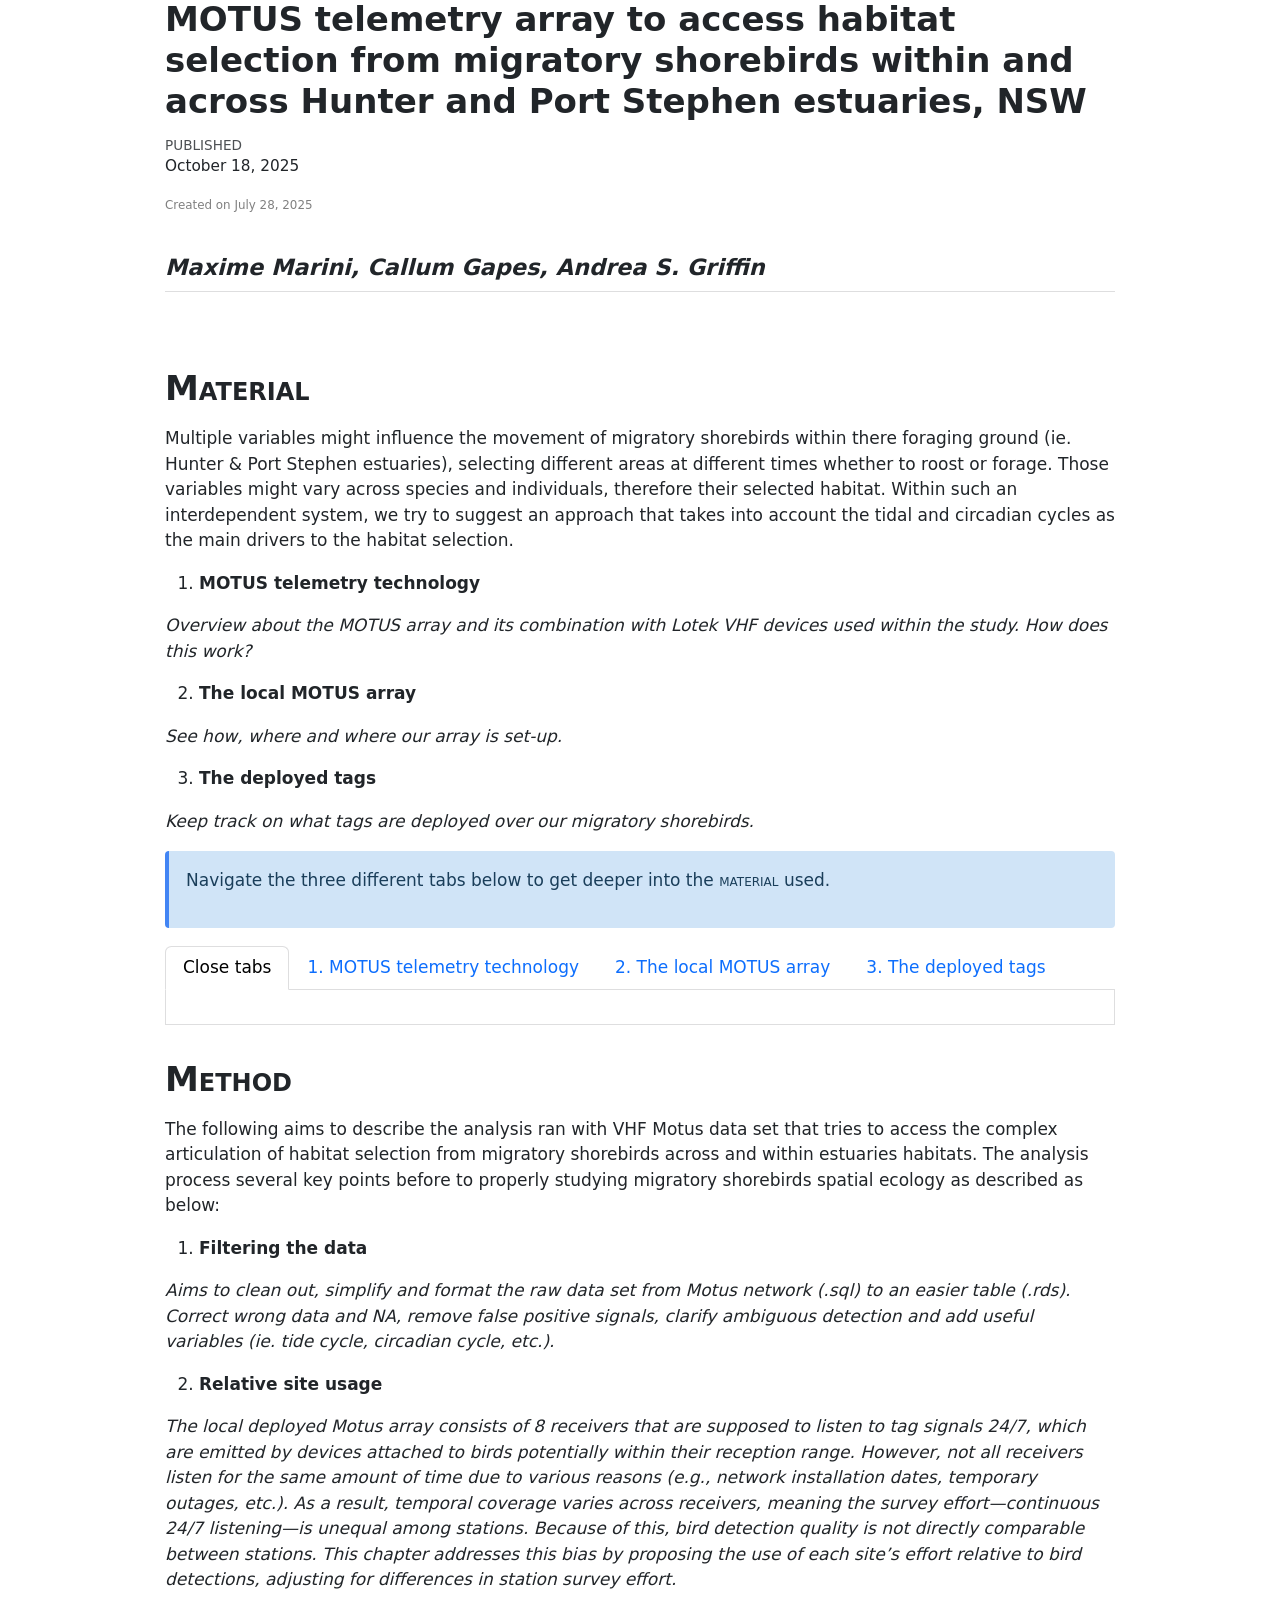
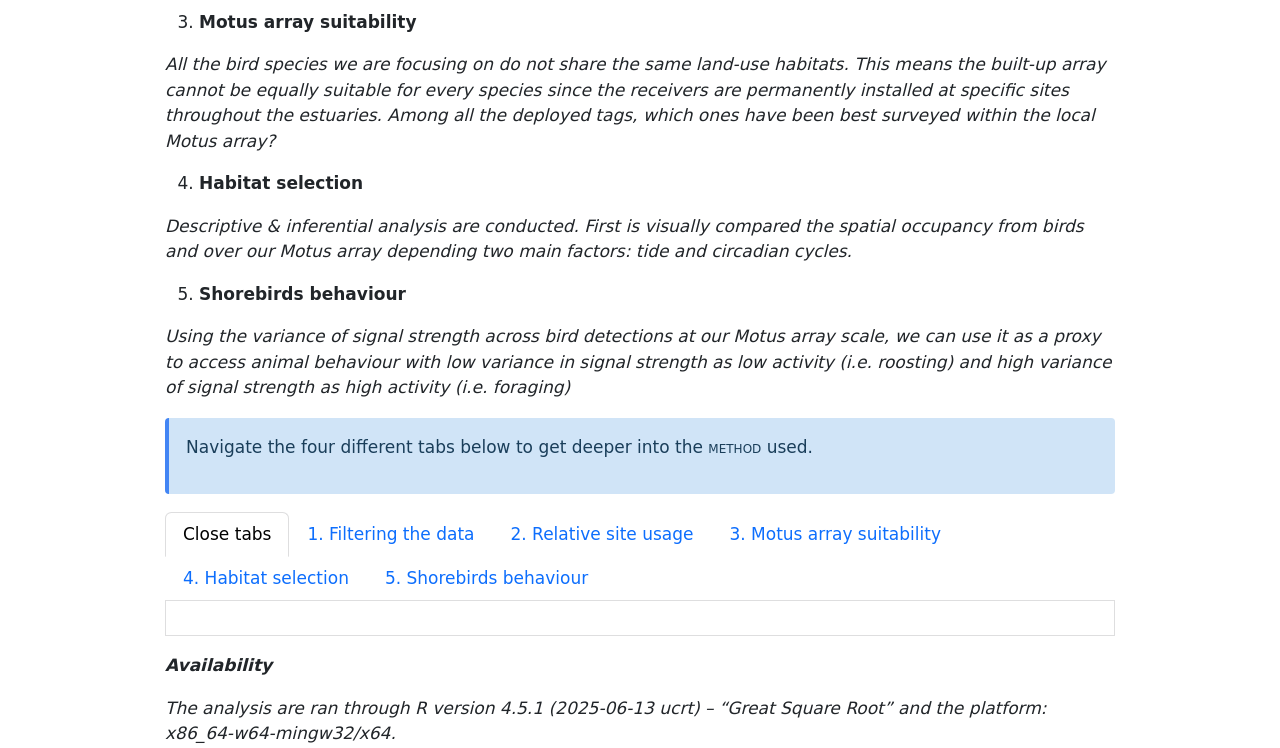
==== commit 2c75f236: "update fig 1" ====
--- a/docs/index.html
+++ b/docs/index.html
@@ -6,7 +6,7 @@
 
 <meta name="viewport" content="width=device-width, initial-scale=1.0, user-scalable=yes">
 
-<meta name="dcterms.date" content="2025-10-17">
+<meta name="dcterms.date" content="2025-10-18">
 
 <title>MOTUS telemetry array to access habitat selection from migratory shorebirds within and across Hunter and Port Stephen estuaries, NSW</title>
 <style>
@@ -116,7 +116,7 @@
     <div>
     <div class="quarto-title-meta-heading">Published</div>
     <div class="quarto-title-meta-contents">
-      <p class="date">October 17, 2025</p>
+      <p class="date">October 18, 2025</p>
     </div>
   </div>
   
@@ -198,8 +198,8 @@
 <p>Find below more information about the captures (i.e.&nbsp;species, marking, banding, date, etc.).</p>
 <div class="cell">
 <div class="cell-output-display">
-<div class="datatables html-widget html-fill-item" id="htmlwidget-9173652c31b3ffc2a596" style="width:100%;height:auto;"></div>
-<script type="application/json" data-for="htmlwidget-9173652c31b3ffc2a596">{"x":{"filter":"none","vertical":false,"extensions":["FixedColumns"],"caption":"<caption>Table 3: Complete details on shorebird captures<\/caption>","data":[["1","2","3","4","5","6","7","8","9","10","11","12","13","14","15","16","17","18","19","20","21","22","23","24","25","26","27","28","29","30","31","32","33","34","35","36","37","38","39","40","41","42","43","44"],[8295752,8295761,7394013,7394014,7394016,7394017,7394015,7394018,7394019,6338804,6338805,8295771,8295772,8295770,10118806,8295773,8295774,8295775,8295776,7394026,7394027,7176824,8295777,8295778,8295779,8295780,8295781,7184271,6318627,6318626,6318617,8295845,6318799,6318618,6318620,6318619,6318621,6318624,6318625,6318623,6318621,6318629,6318630,7394032],["43298","43290","43306","43423","43300","43301","43302","43304","60473","43289","43305","60576","60577","60578","60472","43303","43296","43300","60471","81140","81119","81122","60470","60469","60575","81138","81121","81126","81117","81128","81133","81118","81120","81124","81127","81132","81134","81116","81131","81135","81125","81129","81139","81130"],["Masked Lapwing","Masked Lapwing","Bar-tailed Godwit","Bar-tailed Godwit","Bar-tailed Godwit","Bar-tailed Godwit","Bar-tailed Godwit","Bar-tailed Godwit","Bar-tailed Godwit","Pacific Golden Plover","Pacific Golden Plover","Black-winged Stilt","Black-winged Stilt","Black-winged Stilt","Eastern Curlew","Black-winged Stilt","Black-winged Stilt","Black-winged Stilt","Black-winged Stilt","Bar-tailed Godwit","Bar-tailed Godwit","Bar-tailed Godwit","Red-necked Avocet","Red-necked Avocet","Red-necked Avocet","Red-necked Avocet","Red-necked Avocet","Bar-tailed Godwit","Pacific Golden Plover","Pacific Golden Plover","Pacific Golden Plover","Masked Lapwing","Pacific Golden Plover","Pacific Golden Plover","Pacific Golden Plover","Pacific Golden Plover","Pacific Golden Plover","Pacific Golden Plover","Pacific Golden Plover","Pacific Golden Plover","Pacific Golden Plover","Pacific Golden Plover","Pacific Golden Plover","Bar-tailed Godwit"],["2021-12-19","2022-06-25","2023-02-01","2023-02-01","2023-03-04","2023-03-04","2023-03-04","2023-03-04","2023-03-04","2023-03-04","2023-03-04","2023-03-18","2023-03-18","2023-03-18","2023-03-18","2023-08-29","2023-08-29","2023-08-29","2023-08-29","2023-10-25","2023-10-25","2023-10-25","2023-10-25","2023-10-25","2023-10-25","2023-10-25","2023-10-25","2024-09-02","2024-09-02","2024-09-02","2024-09-29","2024-11-24","2024-11-24","2024-11-24","2024-11-24","2024-11-24","2024-11-24","2025-01-12","2025-01-12","2025-01-12","2025-02-09","2025-02-09","2025-02-09","2025-03-09"],["Vanellus miles","Vanellus miles","Limosa lapponica","Limosa lapponica","Limosa lapponica","Limosa lapponica","Limosa lapponica","Limosa lapponica","Limosa lapponica","Pluvialis fulva","Pluvialis fulva","Himantopus leucocephalus","Himantopus leucocephalus","Himantopus leucocephalus","Numenius madagascariensis","Himantopus leucocephalus","Himantopus leucocephalus","Himantopus leucocephalus","Himantopus leucocephalus","Limosa lapponica","Limosa lapponica","Limosa lapponica","Recurvirostra novaehollandiae","Recurvirostra novaehollandiae","Recurvirostra novaehollandiae","Recurvirostra novaehollandiae","Recurvirostra novaehollandiae","Limosa lapponica","Pluvialis fulva","Pluvialis fulva","Pluvialis fulva","Vanellus miles","Pluvialis fulva","Pluvialis fulva","Pluvialis fulva","Pluvialis fulva","Pluvialis fulva","Pluvialis fulva","Pluvialis fulva","Pluvialis fulva","Pluvialis fulva","Pluvialis fulva","Pluvialis fulva","Limosa lapponica"],["Phoenix Flats","Stockton Sandspit","Stockton Sandspit","Stockton Sandspit","Stockton Sandspit","Stockton Sandspit","Stockton Sandspit","Stockton Sandspit","Stockton Sandspit","Stockton Sandspit","Stockton Sandspit","Stockton Sandspit","Stockton Sandspit","Stockton Sandspit","Stockton Sandspit","Stockton Sandspit","Stockton Sandspit","Stockton Sandspit","Stockton Sandspit","Stockton Sandspit","Stockton Sandspit","Stockton Sandspit","Stockton Sandspit","Stockton Sandspit","Stockton Sandspit","Stockton Sandspit","Stockton Sandspit","Stockton Sandspit","Stockton Sandspit","Stockton Sandspit","Stockton Sandspit","Stockton Sandspit","Stockton Sandspit","Stockton Sandspit","Stockton Sandspit","Stockton Sandspit","Stockton Sandspit","Stockton Sandspit","Stockton Sandspit","Stockton Sandspit","Stockton Sandspit","Stockton Sandspit","Stockton Sandspit","Stockton Sandspit"],["OAA","HAL","EAR","EAS","EAU","EAV","EAT","EAW","EAX","DAC","DAD","HAX","HAY","HAW","AAE","HAZ","HBA","HBB","HBC","EBE","EBH","EBJ","HBD","HCA","HCB","HCC","HCD","EBL","DBN","DBM","DBB","HBS","DAE","DBC","DBE","DBD","DBH","DBK","DBL","DBJ","DBH","DBR","DBS","EBR"],[null,null,"Y","Y","Y","Y","Y","Y","Y","Y","Y","Y","Y","Y","Y","Y","Y","Y","Y",null,"Y","Y","Y","Y","Y","Y","Y","Y","Y","Y","Y","Y","Y","Y","Y","Y","Y","Y","Y","Y","Y","Y","Y","Y"],["Y","Y","Y","Y","Y","Y","Y","Y","Y","Y","Y",null,null,null,"Y","Y","Y","Y","Y","Y","Y","Y","Y","Y","Y","Y","Y","Y","Y","Y","Y","Y","Y","Y","Y","Y","Y","Y","Y","Y","Y","Y","Y","Y"],["Y","Y","Y","Y","Y","Y","Y","Y","Y","Y","Y","Y","Y","Y","Y","Y","Y","Y","Y","Y","Y","Y","Y","Y","Y","Y","Y","Y","Y","Y","Y","Y","Y","Y","Y","Y","Y","Y","Y","Y","Y","Y","Y","Y"],["Teflon harness","Teflon harness","glue","glue","glue","glue","glue","glue","glue","glue","glue","glue","glue","glue","glue","glue","glue","glue","glue","glue","glue","glue","glue","glue","glue","glue","glue","glue","glue","glue","glue","glue","glue","glue","glue","glue","glue","glue","glue","glue","glue","glue","glue","glue"],[8,23,20,12,11,13,14,16,14.1,22,18,6.1,7.1,8.1,13.1,15,5,11,12.1,40,19,22,11.1,10.1,15.1,38,21,26,17,28,33,18,20,24,27,32,34,16,31,35,25,29,39,30],["Y","Y","Y","Y","Y","Y","Y","Y","Y","Y","Y","Y","Y","Y","Y","Y","Y","Y","Y","Y","Y","Y","Y","Y","Y","Y","Y","Y","Y","Y","Y","Y","Y","Y","Y","Y","Y","Y","Y","Y","Y","Y","Y","Y"],["Y","Y","Y","Y","Y","Y","Y","Y","Y","Y","Y","Y","Y","Y","Y","Y","Y","Y","Y","Y","Y","Y","Y","Y","Y","Y","Y","Y","Y","Y","Y","Y","Y","Y","Y","Y","Y","Y","Y","Y","Y","Y","Y","Y"],["N","Y","Y","Y",null,"Y","Y","Y","Y","Y","N","N","Y","Y","Y","Y","Y","N","Y","Y","Y","Y","Y","Y","Y","Y","Y",null,null,null,"N",null,null,null,null,null,null,null,null,null,null,null,null,"Y"],[null,null,null,null,null,null,null,null,null,null,null,null,null,null,null,null,null,null,null,null,null,null,null,null,null,null,null,null,null,null,null,null,"Y",null,null,null,null,null,null,null,"Y",null,null,null],[null,null,null,null,"Y",null,null,null,null,null,null,null,null,null,null,null,null,null,null,null,null,null,null,null,null,null,null,null,null,null,null,null,null,null,null,null,null,null,null,null,null,null,null,null],[null,null,null,null,null,null,null,null,null,null,null,null,null,null,null,null,null,null,null,null,null,null,null,null,null,null,null,null,null,null,null,null,null,null,null,null,null,null,null,null,"Y",null,null,null],[null,null,null,null,null,null,null,null,null,null,null,null,null,null,null,null,null,null,null,null,null,null,null,null,null,null,null,null,null,null,null,null,null,null,null,null,null,null,null,null,null,null,null,null],["Judy Little","Mattea Taylor","Judy Little","Louise Williams","Tom Clarke","Louis O'Neill","Judy Little","Rob Kyte","Greg Little","Greg Little","Tom Clarke","Judy Little","Greg Little","Louis O'Neill","Judy Little","Greg Little","Drew Garnett","Sophie Poole","Rob Kyte","Louise Williams","Tom Clarke","Judy Little","Tom Clarke","Mattea Taylor","Andrea Griffin","Tom Clarke","Andrea Griffin","Christophe Tourenq","Andrea Griffin","Andrea Griffin","Greg Little","Drew Garnett","Drew Garnett","Christohe Tourenq","Sophie Poole","Christohe Tourenq","Drew Garnett","Padrick Anderson","Prasad","Drew Garnett","Christophe Tourenq","Judy Little","Andrea Griffin","Andrea Griffin"],[null,null,null,null,"Euthanised",null,null,null,null,null,null,null,null,null,null,null,null,null,null,null,null,null,null,null,null,null,null,null,null,null,null,null,"RETRAP?",null,null,null,null,null,null,null,"RETRAP - lost transmitter from November. New transmitter attached.",null,null,null]],"container":"<table class=\"display\">\n  <thead>\n    <tr>\n      <th> <\/th>\n      <th>Band.ID<\/th>\n      <th>motusTagID<\/th>\n      <th>Species<\/th>\n      <th>DateAUS.Trap<\/th>\n      <th>Scientific<\/th>\n      <th>Location<\/th>\n      <th>Flag<\/th>\n      <th>Blood.<\/th>\n      <th>Feathers.<\/th>\n      <th>Radio.tag.<\/th>\n      <th>Tag.adhesion.method<\/th>\n      <th>Manufacturer.s.ID<\/th>\n      <th>A.2021.107.metals<\/th>\n      <th>A.2019.919.radio.tags<\/th>\n      <th>Resighted.<\/th>\n      <th>Retrapped.<\/th>\n      <th>Euthanised.<\/th>\n      <th>Retagged.<\/th>\n      <th>Pre.released.<\/th>\n      <th>Bander<\/th>\n      <th>Notes<\/th>\n    <\/tr>\n  <\/thead>\n<\/table>","options":{"scrollX":true,"pageLength":10,"fixedColumns":{"leftColumns":2},"columnDefs":[{"className":"dt-right","targets":[1,12]},{"orderable":false,"targets":0},{"name":" ","targets":0},{"name":"Band.ID","targets":1},{"name":"motusTagID","targets":2},{"name":"Species","targets":3},{"name":"DateAUS.Trap","targets":4},{"name":"Scientific","targets":5},{"name":"Location","targets":6},{"name":"Flag","targets":7},{"name":"Blood.","targets":8},{"name":"Feathers.","targets":9},{"name":"Radio.tag.","targets":10},{"name":"Tag.adhesion.method","targets":11},{"name":"Manufacturer.s.ID","targets":12},{"name":"A.2021.107.metals","targets":13},{"name":"A.2019.919.radio.tags","targets":14},{"name":"Resighted.","targets":15},{"name":"Retrapped.","targets":16},{"name":"Euthanised.","targets":17},{"name":"Retagged.","targets":18},{"name":"Pre.released.","targets":19},{"name":"Bander","targets":20},{"name":"Notes","targets":21}],"order":[],"autoWidth":false,"orderClasses":false,"rowCallback":"function(row, data, displayNum, displayIndex, dataIndex) {\nvar value=data[1]; $(this.api().cell(row, 1).node()).css({'font-weight':'bold'});\nvar value=data[2]; $(this.api().cell(row, 2).node()).css({'font-weight':'bold'});\nvar value=data[4]; $(this.api().cell(row, 4).node()).css({'font-weight':'bold','color':'#808080'});\nvar value=data[6]; $(this.api().cell(row, 6).node()).css({'font-weight':'bold','color':'#808080'});\n}"}},"evals":["options.rowCallback"],"jsHooks":[]}</script>
+<div class="datatables html-widget html-fill-item" id="htmlwidget-26b95a6833636ab73291" style="width:100%;height:auto;"></div>
+<script type="application/json" data-for="htmlwidget-26b95a6833636ab73291">{"x":{"filter":"none","vertical":false,"extensions":["FixedColumns"],"caption":"<caption>Table 3: Complete details on shorebird captures<\/caption>","data":[["1","2","3","4","5","6","7","8","9","10","11","12","13","14","15","16","17","18","19","20","21","22","23","24","25","26","27","28","29","30","31","32","33","34","35","36","37","38","39","40","41","42","43","44"],[8295752,8295761,7394013,7394014,7394016,7394017,7394015,7394018,7394019,6338804,6338805,8295771,8295772,8295770,10118806,8295773,8295774,8295775,8295776,7394026,7394027,7176824,8295777,8295778,8295779,8295780,8295781,7184271,6318627,6318626,6318617,8295845,6318799,6318618,6318620,6318619,6318621,6318624,6318625,6318623,6318621,6318629,6318630,7394032],["43298","43290","43306","43423","43300","43301","43302","43304","60473","43289","43305","60576","60577","60578","60472","43303","43296","43300","60471","81140","81119","81122","60470","60469","60575","81138","81121","81126","81117","81128","81133","81118","81120","81124","81127","81132","81134","81116","81131","81135","81125","81129","81139","81130"],["Masked Lapwing","Masked Lapwing","Bar-tailed Godwit","Bar-tailed Godwit","Bar-tailed Godwit","Bar-tailed Godwit","Bar-tailed Godwit","Bar-tailed Godwit","Bar-tailed Godwit","Pacific Golden Plover","Pacific Golden Plover","Black-winged Stilt","Black-winged Stilt","Black-winged Stilt","Eastern Curlew","Black-winged Stilt","Black-winged Stilt","Black-winged Stilt","Black-winged Stilt","Bar-tailed Godwit","Bar-tailed Godwit","Bar-tailed Godwit","Red-necked Avocet","Red-necked Avocet","Red-necked Avocet","Red-necked Avocet","Red-necked Avocet","Bar-tailed Godwit","Pacific Golden Plover","Pacific Golden Plover","Pacific Golden Plover","Masked Lapwing","Pacific Golden Plover","Pacific Golden Plover","Pacific Golden Plover","Pacific Golden Plover","Pacific Golden Plover","Pacific Golden Plover","Pacific Golden Plover","Pacific Golden Plover","Pacific Golden Plover","Pacific Golden Plover","Pacific Golden Plover","Bar-tailed Godwit"],["2021-12-19","2022-06-25","2023-02-01","2023-02-01","2023-03-04","2023-03-04","2023-03-04","2023-03-04","2023-03-04","2023-03-04","2023-03-04","2023-03-18","2023-03-18","2023-03-18","2023-03-18","2023-08-29","2023-08-29","2023-08-29","2023-08-29","2023-10-25","2023-10-25","2023-10-25","2023-10-25","2023-10-25","2023-10-25","2023-10-25","2023-10-25","2024-09-02","2024-09-02","2024-09-02","2024-09-29","2024-11-24","2024-11-24","2024-11-24","2024-11-24","2024-11-24","2024-11-24","2025-01-12","2025-01-12","2025-01-12","2025-02-09","2025-02-09","2025-02-09","2025-03-09"],["Vanellus miles","Vanellus miles","Limosa lapponica","Limosa lapponica","Limosa lapponica","Limosa lapponica","Limosa lapponica","Limosa lapponica","Limosa lapponica","Pluvialis fulva","Pluvialis fulva","Himantopus leucocephalus","Himantopus leucocephalus","Himantopus leucocephalus","Numenius madagascariensis","Himantopus leucocephalus","Himantopus leucocephalus","Himantopus leucocephalus","Himantopus leucocephalus","Limosa lapponica","Limosa lapponica","Limosa lapponica","Recurvirostra novaehollandiae","Recurvirostra novaehollandiae","Recurvirostra novaehollandiae","Recurvirostra novaehollandiae","Recurvirostra novaehollandiae","Limosa lapponica","Pluvialis fulva","Pluvialis fulva","Pluvialis fulva","Vanellus miles","Pluvialis fulva","Pluvialis fulva","Pluvialis fulva","Pluvialis fulva","Pluvialis fulva","Pluvialis fulva","Pluvialis fulva","Pluvialis fulva","Pluvialis fulva","Pluvialis fulva","Pluvialis fulva","Limosa lapponica"],["Phoenix Flats","Stockton Sandspit","Stockton Sandspit","Stockton Sandspit","Stockton Sandspit","Stockton Sandspit","Stockton Sandspit","Stockton Sandspit","Stockton Sandspit","Stockton Sandspit","Stockton Sandspit","Stockton Sandspit","Stockton Sandspit","Stockton Sandspit","Stockton Sandspit","Stockton Sandspit","Stockton Sandspit","Stockton Sandspit","Stockton Sandspit","Stockton Sandspit","Stockton Sandspit","Stockton Sandspit","Stockton Sandspit","Stockton Sandspit","Stockton Sandspit","Stockton Sandspit","Stockton Sandspit","Stockton Sandspit","Stockton Sandspit","Stockton Sandspit","Stockton Sandspit","Stockton Sandspit","Stockton Sandspit","Stockton Sandspit","Stockton Sandspit","Stockton Sandspit","Stockton Sandspit","Stockton Sandspit","Stockton Sandspit","Stockton Sandspit","Stockton Sandspit","Stockton Sandspit","Stockton Sandspit","Stockton Sandspit"],["OAA","HAL","EAR","EAS","EAU","EAV","EAT","EAW","EAX","DAC","DAD","HAX","HAY","HAW","AAE","HAZ","HBA","HBB","HBC","EBE","EBH","EBJ","HBD","HCA","HCB","HCC","HCD","EBL","DBN","DBM","DBB","HBS","DAE","DBC","DBE","DBD","DBH","DBK","DBL","DBJ","DBH","DBR","DBS","EBR"],[null,null,"Y","Y","Y","Y","Y","Y","Y","Y","Y","Y","Y","Y","Y","Y","Y","Y","Y",null,"Y","Y","Y","Y","Y","Y","Y","Y","Y","Y","Y","Y","Y","Y","Y","Y","Y","Y","Y","Y","Y","Y","Y","Y"],["Y","Y","Y","Y","Y","Y","Y","Y","Y","Y","Y",null,null,null,"Y","Y","Y","Y","Y","Y","Y","Y","Y","Y","Y","Y","Y","Y","Y","Y","Y","Y","Y","Y","Y","Y","Y","Y","Y","Y","Y","Y","Y","Y"],["Y","Y","Y","Y","Y","Y","Y","Y","Y","Y","Y","Y","Y","Y","Y","Y","Y","Y","Y","Y","Y","Y","Y","Y","Y","Y","Y","Y","Y","Y","Y","Y","Y","Y","Y","Y","Y","Y","Y","Y","Y","Y","Y","Y"],["Teflon harness","Teflon harness","glue","glue","glue","glue","glue","glue","glue","glue","glue","glue","glue","glue","glue","glue","glue","glue","glue","glue","glue","glue","glue","glue","glue","glue","glue","glue","glue","glue","glue","glue","glue","glue","glue","glue","glue","glue","glue","glue","glue","glue","glue","glue"],[8,23,20,12,11,13,14,16,14.1,22,18,6.1,7.1,8.1,13.1,15,5,11,12.1,40,19,22,11.1,10.1,15.1,38,21,26,17,28,33,18,20,24,27,32,34,16,31,35,25,29,39,30],["Y","Y","Y","Y","Y","Y","Y","Y","Y","Y","Y","Y","Y","Y","Y","Y","Y","Y","Y","Y","Y","Y","Y","Y","Y","Y","Y","Y","Y","Y","Y","Y","Y","Y","Y","Y","Y","Y","Y","Y","Y","Y","Y","Y"],["Y","Y","Y","Y","Y","Y","Y","Y","Y","Y","Y","Y","Y","Y","Y","Y","Y","Y","Y","Y","Y","Y","Y","Y","Y","Y","Y","Y","Y","Y","Y","Y","Y","Y","Y","Y","Y","Y","Y","Y","Y","Y","Y","Y"],["N","Y","Y","Y",null,"Y","Y","Y","Y","Y","N","N","Y","Y","Y","Y","Y","N","Y","Y","Y","Y","Y","Y","Y","Y","Y",null,null,null,"N",null,null,null,null,null,null,null,null,null,null,null,null,"Y"],[null,null,null,null,null,null,null,null,null,null,null,null,null,null,null,null,null,null,null,null,null,null,null,null,null,null,null,null,null,null,null,null,"Y",null,null,null,null,null,null,null,"Y",null,null,null],[null,null,null,null,"Y",null,null,null,null,null,null,null,null,null,null,null,null,null,null,null,null,null,null,null,null,null,null,null,null,null,null,null,null,null,null,null,null,null,null,null,null,null,null,null],[null,null,null,null,null,null,null,null,null,null,null,null,null,null,null,null,null,null,null,null,null,null,null,null,null,null,null,null,null,null,null,null,null,null,null,null,null,null,null,null,"Y",null,null,null],[null,null,null,null,null,null,null,null,null,null,null,null,null,null,null,null,null,null,null,null,null,null,null,null,null,null,null,null,null,null,null,null,null,null,null,null,null,null,null,null,null,null,null,null],["Judy Little","Mattea Taylor","Judy Little","Louise Williams","Tom Clarke","Louis O'Neill","Judy Little","Rob Kyte","Greg Little","Greg Little","Tom Clarke","Judy Little","Greg Little","Louis O'Neill","Judy Little","Greg Little","Drew Garnett","Sophie Poole","Rob Kyte","Louise Williams","Tom Clarke","Judy Little","Tom Clarke","Mattea Taylor","Andrea Griffin","Tom Clarke","Andrea Griffin","Christophe Tourenq","Andrea Griffin","Andrea Griffin","Greg Little","Drew Garnett","Drew Garnett","Christohe Tourenq","Sophie Poole","Christohe Tourenq","Drew Garnett","Padrick Anderson","Prasad","Drew Garnett","Christophe Tourenq","Judy Little","Andrea Griffin","Andrea Griffin"],[null,null,null,null,"Euthanised",null,null,null,null,null,null,null,null,null,null,null,null,null,null,null,null,null,null,null,null,null,null,null,null,null,null,null,"RETRAP?",null,null,null,null,null,null,null,"RETRAP - lost transmitter from November. New transmitter attached.",null,null,null]],"container":"<table class=\"display\">\n  <thead>\n    <tr>\n      <th> <\/th>\n      <th>Band.ID<\/th>\n      <th>motusTagID<\/th>\n      <th>Species<\/th>\n      <th>DateAUS.Trap<\/th>\n      <th>Scientific<\/th>\n      <th>Location<\/th>\n      <th>Flag<\/th>\n      <th>Blood.<\/th>\n      <th>Feathers.<\/th>\n      <th>Radio.tag.<\/th>\n      <th>Tag.adhesion.method<\/th>\n      <th>Manufacturer.s.ID<\/th>\n      <th>A.2021.107.metals<\/th>\n      <th>A.2019.919.radio.tags<\/th>\n      <th>Resighted.<\/th>\n      <th>Retrapped.<\/th>\n      <th>Euthanised.<\/th>\n      <th>Retagged.<\/th>\n      <th>Pre.released.<\/th>\n      <th>Bander<\/th>\n      <th>Notes<\/th>\n    <\/tr>\n  <\/thead>\n<\/table>","options":{"scrollX":true,"pageLength":10,"fixedColumns":{"leftColumns":2},"columnDefs":[{"className":"dt-right","targets":[1,12]},{"orderable":false,"targets":0},{"name":" ","targets":0},{"name":"Band.ID","targets":1},{"name":"motusTagID","targets":2},{"name":"Species","targets":3},{"name":"DateAUS.Trap","targets":4},{"name":"Scientific","targets":5},{"name":"Location","targets":6},{"name":"Flag","targets":7},{"name":"Blood.","targets":8},{"name":"Feathers.","targets":9},{"name":"Radio.tag.","targets":10},{"name":"Tag.adhesion.method","targets":11},{"name":"Manufacturer.s.ID","targets":12},{"name":"A.2021.107.metals","targets":13},{"name":"A.2019.919.radio.tags","targets":14},{"name":"Resighted.","targets":15},{"name":"Retrapped.","targets":16},{"name":"Euthanised.","targets":17},{"name":"Retagged.","targets":18},{"name":"Pre.released.","targets":19},{"name":"Bander","targets":20},{"name":"Notes","targets":21}],"order":[],"autoWidth":false,"orderClasses":false,"rowCallback":"function(row, data, displayNum, displayIndex, dataIndex) {\nvar value=data[1]; $(this.api().cell(row, 1).node()).css({'font-weight':'bold'});\nvar value=data[2]; $(this.api().cell(row, 2).node()).css({'font-weight':'bold'});\nvar value=data[4]; $(this.api().cell(row, 4).node()).css({'font-weight':'bold','color':'#808080'});\nvar value=data[6]; $(this.api().cell(row, 6).node()).css({'font-weight':'bold','color':'#808080'});\n}"}},"evals":["options.rowCallback"],"jsHooks":[]}</script>
 </div>
 </div>
 </section>
@@ -207,8 +207,8 @@
 <h3 data-anchor-id="detected">Detected birds</h3>
 <div class="cell">
 <div class="cell-output-display">
-<div class="datatables html-widget html-fill-item" id="htmlwidget-cea88e4d5e4ff8aa9244" style="width:100%;height:auto;"></div>
-<script type="application/json" data-for="htmlwidget-cea88e4d5e4ff8aa9244">{"x":{"filter":"none","vertical":false,"extensions":["FixedColumns"],"caption":"<caption>Table 4: Details on detected birds<\/caption>","data":[["1","2","3","4","5","6","7","8","9","10","11","12","13","14","15","16","17","18","19","20","21","22","23","24","25","26","27","28","29","30","31","32"],[8,52,83,106,58935,309519,72053,6840,106145,5739,396743,23244,28319,8791,11887,38555,46965,81023,40848,280581,99,11189,21236,152580,55881,49100,52769,3542,20180,455014,19634,22844],[7394014,7394017,7394018,7394019,8295772,8295770,10118806,8295773,8295774,8295775,8295776,7394026,7394027,7176824,8295778,8295780,8295781,6318627,6318626,6318617,8295845,6318799,6318618,6318620,6318619,6318621,6318624,6318625,6318621,6318629,6318630,7394032],["43423","43301","43304","60473","60577","60578","60472","43303","43296","43300","60471","81140","81119","81122","60469","81138","81121","81117","81128","81133","81118","81120","81124","81127","81132","81134","81116","81131","81125","81129","81139","81130"],["Bar-tailed Godwit","Bar-tailed Godwit","Bar-tailed Godwit","Bar-tailed Godwit","Black-winged Stilt","Black-winged Stilt","Eastern Curlew","Black-winged Stilt","Black-winged Stilt","Black-winged Stilt","Black-winged Stilt","Bar-tailed Godwit","Bar-tailed Godwit","Bar-tailed Godwit","Red-necked Avocet","Red-necked Avocet","Red-necked Avocet","Pacific Golden Plover","Pacific Golden Plover","Pacific Golden Plover","Masked Lapwing","Pacific Golden Plover","Pacific Golden Plover","Pacific Golden Plover","Pacific Golden Plover","Pacific Golden Plover","Pacific Golden Plover","Pacific Golden Plover","Pacific Golden Plover","Pacific Golden Plover","Pacific Golden Plover","Bar-tailed Godwit"],["2023-02-01","2023-03-04","2023-03-04","2023-03-04","2023-03-18","2023-03-18","2023-03-18","2023-08-29","2023-08-29","2023-08-29","2023-08-29","2023-10-25","2023-10-25","2023-10-25","2023-10-25","2023-10-25","2023-10-25","2024-09-02","2024-09-02","2024-09-29","2024-11-24","2024-11-24","2024-11-24","2024-11-24","2024-11-24","2024-11-24","2025-01-12","2025-01-12","2025-02-09","2025-02-09","2025-02-09","2025-03-09"],["2023-09-18","2023-03-24","2023-03-27","2023-03-26","2023-03-26","2023-03-20","2023-03-25","2023-08-29","2023-08-30","2023-08-29","2023-08-29","2023-10-25","2023-10-25","2023-10-25","2023-10-25","2023-10-25","2023-10-25","2025-02-09","2025-02-09","2024-09-29","2024-11-30","2024-11-24","2024-11-24","2024-11-25","2024-11-24","2024-11-25","2025-01-12","2025-01-13","2024-11-25","2025-02-11","2025-02-12","2025-03-09"],["2023-10-13","2023-03-28","2023-04-06","2023-10-28","2023-11-09","2025-01-09","2023-04-23","2023-09-15","2023-10-10","2023-08-31","2023-11-29","2025-02-17","2023-11-04","2023-10-27","2023-10-31","2023-11-22","2023-11-22","2025-03-07","2025-03-19","2024-11-28","2024-12-24","2025-01-08","2025-01-30","2025-01-19","2024-12-08","2025-03-13","2025-04-05","2025-01-28","2025-03-13","2025-05-03","2025-04-15","2025-04-02"],["Limosa lapponica","Limosa lapponica","Limosa lapponica","Limosa lapponica","Himantopus leucocephalus","Himantopus leucocephalus","Numenius madagascariensis","Himantopus leucocephalus","Himantopus leucocephalus","Himantopus leucocephalus","Himantopus leucocephalus","Limosa lapponica","Limosa lapponica","Limosa lapponica","Recurvirostra novaehollandiae","Recurvirostra novaehollandiae","Recurvirostra novaehollandiae","Pluvialis fulva","Pluvialis fulva","Pluvialis fulva","Vanellus miles","Pluvialis fulva","Pluvialis fulva","Pluvialis fulva","Pluvialis fulva","Pluvialis fulva","Pluvialis fulva","Pluvialis fulva","Pluvialis fulva","Pluvialis fulva","Pluvialis fulva","Limosa lapponica"],["Stockton Sandspit","Stockton Sandspit","Stockton Sandspit","Stockton Sandspit","Stockton Sandspit","Stockton Sandspit","Stockton Sandspit","Stockton Sandspit","Stockton Sandspit","Stockton Sandspit","Stockton Sandspit","Stockton Sandspit","Stockton Sandspit","Stockton Sandspit","Stockton Sandspit","Stockton Sandspit","Stockton Sandspit","Stockton Sandspit","Stockton Sandspit","Stockton Sandspit","Stockton Sandspit","Stockton Sandspit","Stockton Sandspit","Stockton Sandspit","Stockton Sandspit","Stockton Sandspit","Stockton Sandspit","Stockton Sandspit","Stockton Sandspit","Stockton Sandspit","Stockton Sandspit","Stockton Sandspit"],["EAS","EAV","EAW","EAX","HAY","HAW","AAE","HAZ","HBA","HBB","HBC","EBE","EBH","EBJ","HCA","HCC","HCD","DBN","DBM","DBB","HBS","DAE","DBC","DBE","DBD","DBH","DBK","DBL","DBH","DBR","DBS","EBR"],["Y","Y","Y","Y","Y","Y","Y","Y","Y","Y","Y",null,"Y","Y","Y","Y","Y","Y","Y","Y","Y","Y","Y","Y","Y","Y","Y","Y","Y","Y","Y","Y"],["Y","Y","Y","Y",null,null,"Y","Y","Y","Y","Y","Y","Y","Y","Y","Y","Y","Y","Y","Y","Y","Y","Y","Y","Y","Y","Y","Y","Y","Y","Y","Y"],["Y","Y","Y","Y","Y","Y","Y","Y","Y","Y","Y","Y","Y","Y","Y","Y","Y","Y","Y","Y","Y","Y","Y","Y","Y","Y","Y","Y","Y","Y","Y","Y"],["glue","glue","glue","glue","glue","glue","glue","glue","glue","glue","glue","glue","glue","glue","glue","glue","glue","glue","glue","glue","glue","glue","glue","glue","glue","glue","glue","glue","glue","glue","glue","glue"],[12,13,16,14.1,7.1,8.1,13.1,15,5,11,12.1,40,19,22,10.1,38,21,17,28,33,18,20,24,27,32,34,16,31,25,29,39,30],["Y","Y","Y","Y","Y","Y","Y","Y","Y","Y","Y","Y","Y","Y","Y","Y","Y","Y","Y","Y","Y","Y","Y","Y","Y","Y","Y","Y","Y","Y","Y","Y"],["Y","Y","Y","Y","Y","Y","Y","Y","Y","Y","Y","Y","Y","Y","Y","Y","Y","Y","Y","Y","Y","Y","Y","Y","Y","Y","Y","Y","Y","Y","Y","Y"],["Y","Y","Y","Y","Y","Y","Y","Y","Y","N","Y","Y","Y","Y","Y","Y","Y",null,null,"N",null,null,null,null,null,null,null,null,null,null,null,"Y"],[null,null,null,null,null,null,null,null,null,null,null,null,null,null,null,null,null,null,null,null,null,"Y",null,null,null,null,null,null,"Y",null,null,null],[null,null,null,null,null,null,null,null,null,null,null,null,null,null,null,null,null,null,null,null,null,null,null,null,null,null,null,null,null,null,null,null],[null,null,null,null,null,null,null,null,null,null,null,null,null,null,null,null,null,null,null,null,null,null,null,null,null,null,null,null,"Y",null,null,null],[null,null,null,null,null,null,null,null,null,null,null,null,null,null,null,null,null,null,null,null,null,null,null,null,null,null,null,null,null,null,null,null],["Louise Williams","Louis O'Neill","Rob Kyte","Greg Little","Greg Little","Louis O'Neill","Judy Little","Greg Little","Drew Garnett","Sophie Poole","Rob Kyte","Louise Williams","Tom Clarke","Judy Little","Mattea Taylor","Tom Clarke","Andrea Griffin","Andrea Griffin","Andrea Griffin","Greg Little","Drew Garnett","Drew Garnett","Christohe Tourenq","Sophie Poole","Christohe Tourenq","Drew Garnett","Padrick Anderson","Prasad","Christophe Tourenq","Judy Little","Andrea Griffin","Andrea Griffin"],[null,null,null,null,null,null,null,null,null,null,null,null,null,null,null,null,null,null,null,null,null,"RETRAP?",null,null,null,null,null,null,"RETRAP - lost transmitter from November. New transmitter attached.",null,null,null]],"container":"<table class=\"display\">\n  <thead>\n    <tr>\n      <th> <\/th>\n      <th>Detections<\/th>\n      <th>Band.ID<\/th>\n      <th>motusTagID<\/th>\n      <th>Species<\/th>\n      <th>DateAUS.Trap<\/th>\n      <th>first_detect<\/th>\n      <th>last_detect<\/th>\n      <th>Scientific<\/th>\n      <th>Location<\/th>\n      <th>Flag<\/th>\n      <th>Blood.<\/th>\n      <th>Feathers.<\/th>\n      <th>Radio.tag.<\/th>\n      <th>Tag.adhesion.method<\/th>\n      <th>Manufacturer.s.ID<\/th>\n      <th>A.2021.107.metals<\/th>\n      <th>A.2019.919.radio.tags<\/th>\n      <th>Resighted.<\/th>\n      <th>Retrapped.<\/th>\n      <th>Euthanised.<\/th>\n      <th>Retagged.<\/th>\n      <th>Pre.released.<\/th>\n      <th>Bander<\/th>\n      <th>Notes<\/th>\n    <\/tr>\n  <\/thead>\n<\/table>","options":{"scrollX":true,"pageLength":10,"fixedColumns":{"leftColumns":3},"columnDefs":[{"className":"dt-right","targets":[1,2,15]},{"orderable":false,"targets":0},{"name":" ","targets":0},{"name":"Detections","targets":1},{"name":"Band.ID","targets":2},{"name":"motusTagID","targets":3},{"name":"Species","targets":4},{"name":"DateAUS.Trap","targets":5},{"name":"first_detect","targets":6},{"name":"last_detect","targets":7},{"name":"Scientific","targets":8},{"name":"Location","targets":9},{"name":"Flag","targets":10},{"name":"Blood.","targets":11},{"name":"Feathers.","targets":12},{"name":"Radio.tag.","targets":13},{"name":"Tag.adhesion.method","targets":14},{"name":"Manufacturer.s.ID","targets":15},{"name":"A.2021.107.metals","targets":16},{"name":"A.2019.919.radio.tags","targets":17},{"name":"Resighted.","targets":18},{"name":"Retrapped.","targets":19},{"name":"Euthanised.","targets":20},{"name":"Retagged.","targets":21},{"name":"Pre.released.","targets":22},{"name":"Bander","targets":23},{"name":"Notes","targets":24}],"order":[],"autoWidth":false,"orderClasses":false,"rowCallback":"function(row, data, displayNum, displayIndex, dataIndex) {\nvar value=data[2]; $(this.api().cell(row, 2).node()).css({'font-weight':'bold'});\nvar value=data[3]; $(this.api().cell(row, 3).node()).css({'font-weight':'bold'});\nvar value=data[1]; $(this.api().cell(row, 1).node()).css({'font-weight':'bold','color':'#808080'});\nvar value=data[5]; $(this.api().cell(row, 5).node()).css({'font-weight':'bold','color':'#808080'});\nvar value=data[9]; $(this.api().cell(row, 9).node()).css({'font-weight':'bold','color':'#808080'});\n}"}},"evals":["options.rowCallback"],"jsHooks":[]}</script>
+<div class="datatables html-widget html-fill-item" id="htmlwidget-3d0c83ff53db1a539dc1" style="width:100%;height:auto;"></div>
+<script type="application/json" data-for="htmlwidget-3d0c83ff53db1a539dc1">{"x":{"filter":"none","vertical":false,"extensions":["FixedColumns"],"caption":"<caption>Table 4: Details on detected birds<\/caption>","data":[["1","2","3","4","5","6","7","8","9","10","11","12","13","14","15","16","17","18","19","20","21","22","23","24","25","26","27","28","29","30","31","32"],[8,52,83,106,58935,309519,72053,6840,106145,5739,396743,23244,28319,8791,11887,38555,46965,81023,40848,280581,99,11189,21236,152580,55881,49100,52769,3542,20180,455014,19634,22844],[7394014,7394017,7394018,7394019,8295772,8295770,10118806,8295773,8295774,8295775,8295776,7394026,7394027,7176824,8295778,8295780,8295781,6318627,6318626,6318617,8295845,6318799,6318618,6318620,6318619,6318621,6318624,6318625,6318621,6318629,6318630,7394032],["43423","43301","43304","60473","60577","60578","60472","43303","43296","43300","60471","81140","81119","81122","60469","81138","81121","81117","81128","81133","81118","81120","81124","81127","81132","81134","81116","81131","81125","81129","81139","81130"],["Bar-tailed Godwit","Bar-tailed Godwit","Bar-tailed Godwit","Bar-tailed Godwit","Black-winged Stilt","Black-winged Stilt","Eastern Curlew","Black-winged Stilt","Black-winged Stilt","Black-winged Stilt","Black-winged Stilt","Bar-tailed Godwit","Bar-tailed Godwit","Bar-tailed Godwit","Red-necked Avocet","Red-necked Avocet","Red-necked Avocet","Pacific Golden Plover","Pacific Golden Plover","Pacific Golden Plover","Masked Lapwing","Pacific Golden Plover","Pacific Golden Plover","Pacific Golden Plover","Pacific Golden Plover","Pacific Golden Plover","Pacific Golden Plover","Pacific Golden Plover","Pacific Golden Plover","Pacific Golden Plover","Pacific Golden Plover","Bar-tailed Godwit"],["2023-02-01","2023-03-04","2023-03-04","2023-03-04","2023-03-18","2023-03-18","2023-03-18","2023-08-29","2023-08-29","2023-08-29","2023-08-29","2023-10-25","2023-10-25","2023-10-25","2023-10-25","2023-10-25","2023-10-25","2024-09-02","2024-09-02","2024-09-29","2024-11-24","2024-11-24","2024-11-24","2024-11-24","2024-11-24","2024-11-24","2025-01-12","2025-01-12","2025-02-09","2025-02-09","2025-02-09","2025-03-09"],["2023-09-18","2023-03-24","2023-03-27","2023-03-26","2023-03-26","2023-03-20","2023-03-25","2023-08-29","2023-08-30","2023-08-29","2023-08-29","2023-10-25","2023-10-25","2023-10-25","2023-10-25","2023-10-25","2023-10-25","2025-02-09","2025-02-09","2024-09-29","2024-11-30","2024-11-24","2024-11-24","2024-11-25","2024-11-24","2024-11-25","2025-01-12","2025-01-13","2024-11-25","2025-02-11","2025-02-12","2025-03-09"],["2023-10-13","2023-03-28","2023-04-06","2023-10-28","2023-11-09","2025-01-09","2023-04-23","2023-09-15","2023-10-10","2023-08-31","2023-11-29","2025-02-17","2023-11-04","2023-10-27","2023-10-31","2023-11-22","2023-11-22","2025-03-07","2025-03-19","2024-11-28","2024-12-24","2025-01-08","2025-01-30","2025-01-19","2024-12-08","2025-03-13","2025-04-05","2025-01-28","2025-03-13","2025-05-03","2025-04-15","2025-04-02"],["Limosa lapponica","Limosa lapponica","Limosa lapponica","Limosa lapponica","Himantopus leucocephalus","Himantopus leucocephalus","Numenius madagascariensis","Himantopus leucocephalus","Himantopus leucocephalus","Himantopus leucocephalus","Himantopus leucocephalus","Limosa lapponica","Limosa lapponica","Limosa lapponica","Recurvirostra novaehollandiae","Recurvirostra novaehollandiae","Recurvirostra novaehollandiae","Pluvialis fulva","Pluvialis fulva","Pluvialis fulva","Vanellus miles","Pluvialis fulva","Pluvialis fulva","Pluvialis fulva","Pluvialis fulva","Pluvialis fulva","Pluvialis fulva","Pluvialis fulva","Pluvialis fulva","Pluvialis fulva","Pluvialis fulva","Limosa lapponica"],["Stockton Sandspit","Stockton Sandspit","Stockton Sandspit","Stockton Sandspit","Stockton Sandspit","Stockton Sandspit","Stockton Sandspit","Stockton Sandspit","Stockton Sandspit","Stockton Sandspit","Stockton Sandspit","Stockton Sandspit","Stockton Sandspit","Stockton Sandspit","Stockton Sandspit","Stockton Sandspit","Stockton Sandspit","Stockton Sandspit","Stockton Sandspit","Stockton Sandspit","Stockton Sandspit","Stockton Sandspit","Stockton Sandspit","Stockton Sandspit","Stockton Sandspit","Stockton Sandspit","Stockton Sandspit","Stockton Sandspit","Stockton Sandspit","Stockton Sandspit","Stockton Sandspit","Stockton Sandspit"],["EAS","EAV","EAW","EAX","HAY","HAW","AAE","HAZ","HBA","HBB","HBC","EBE","EBH","EBJ","HCA","HCC","HCD","DBN","DBM","DBB","HBS","DAE","DBC","DBE","DBD","DBH","DBK","DBL","DBH","DBR","DBS","EBR"],["Y","Y","Y","Y","Y","Y","Y","Y","Y","Y","Y",null,"Y","Y","Y","Y","Y","Y","Y","Y","Y","Y","Y","Y","Y","Y","Y","Y","Y","Y","Y","Y"],["Y","Y","Y","Y",null,null,"Y","Y","Y","Y","Y","Y","Y","Y","Y","Y","Y","Y","Y","Y","Y","Y","Y","Y","Y","Y","Y","Y","Y","Y","Y","Y"],["Y","Y","Y","Y","Y","Y","Y","Y","Y","Y","Y","Y","Y","Y","Y","Y","Y","Y","Y","Y","Y","Y","Y","Y","Y","Y","Y","Y","Y","Y","Y","Y"],["glue","glue","glue","glue","glue","glue","glue","glue","glue","glue","glue","glue","glue","glue","glue","glue","glue","glue","glue","glue","glue","glue","glue","glue","glue","glue","glue","glue","glue","glue","glue","glue"],[12,13,16,14.1,7.1,8.1,13.1,15,5,11,12.1,40,19,22,10.1,38,21,17,28,33,18,20,24,27,32,34,16,31,25,29,39,30],["Y","Y","Y","Y","Y","Y","Y","Y","Y","Y","Y","Y","Y","Y","Y","Y","Y","Y","Y","Y","Y","Y","Y","Y","Y","Y","Y","Y","Y","Y","Y","Y"],["Y","Y","Y","Y","Y","Y","Y","Y","Y","Y","Y","Y","Y","Y","Y","Y","Y","Y","Y","Y","Y","Y","Y","Y","Y","Y","Y","Y","Y","Y","Y","Y"],["Y","Y","Y","Y","Y","Y","Y","Y","Y","N","Y","Y","Y","Y","Y","Y","Y",null,null,"N",null,null,null,null,null,null,null,null,null,null,null,"Y"],[null,null,null,null,null,null,null,null,null,null,null,null,null,null,null,null,null,null,null,null,null,"Y",null,null,null,null,null,null,"Y",null,null,null],[null,null,null,null,null,null,null,null,null,null,null,null,null,null,null,null,null,null,null,null,null,null,null,null,null,null,null,null,null,null,null,null],[null,null,null,null,null,null,null,null,null,null,null,null,null,null,null,null,null,null,null,null,null,null,null,null,null,null,null,null,"Y",null,null,null],[null,null,null,null,null,null,null,null,null,null,null,null,null,null,null,null,null,null,null,null,null,null,null,null,null,null,null,null,null,null,null,null],["Louise Williams","Louis O'Neill","Rob Kyte","Greg Little","Greg Little","Louis O'Neill","Judy Little","Greg Little","Drew Garnett","Sophie Poole","Rob Kyte","Louise Williams","Tom Clarke","Judy Little","Mattea Taylor","Tom Clarke","Andrea Griffin","Andrea Griffin","Andrea Griffin","Greg Little","Drew Garnett","Drew Garnett","Christohe Tourenq","Sophie Poole","Christohe Tourenq","Drew Garnett","Padrick Anderson","Prasad","Christophe Tourenq","Judy Little","Andrea Griffin","Andrea Griffin"],[null,null,null,null,null,null,null,null,null,null,null,null,null,null,null,null,null,null,null,null,null,"RETRAP?",null,null,null,null,null,null,"RETRAP - lost transmitter from November. New transmitter attached.",null,null,null]],"container":"<table class=\"display\">\n  <thead>\n    <tr>\n      <th> <\/th>\n      <th>Detections<\/th>\n      <th>Band.ID<\/th>\n      <th>motusTagID<\/th>\n      <th>Species<\/th>\n      <th>DateAUS.Trap<\/th>\n      <th>first_detect<\/th>\n      <th>last_detect<\/th>\n      <th>Scientific<\/th>\n      <th>Location<\/th>\n      <th>Flag<\/th>\n      <th>Blood.<\/th>\n      <th>Feathers.<\/th>\n      <th>Radio.tag.<\/th>\n      <th>Tag.adhesion.method<\/th>\n      <th>Manufacturer.s.ID<\/th>\n      <th>A.2021.107.metals<\/th>\n      <th>A.2019.919.radio.tags<\/th>\n      <th>Resighted.<\/th>\n      <th>Retrapped.<\/th>\n      <th>Euthanised.<\/th>\n      <th>Retagged.<\/th>\n      <th>Pre.released.<\/th>\n      <th>Bander<\/th>\n      <th>Notes<\/th>\n    <\/tr>\n  <\/thead>\n<\/table>","options":{"scrollX":true,"pageLength":10,"fixedColumns":{"leftColumns":3},"columnDefs":[{"className":"dt-right","targets":[1,2,15]},{"orderable":false,"targets":0},{"name":" ","targets":0},{"name":"Detections","targets":1},{"name":"Band.ID","targets":2},{"name":"motusTagID","targets":3},{"name":"Species","targets":4},{"name":"DateAUS.Trap","targets":5},{"name":"first_detect","targets":6},{"name":"last_detect","targets":7},{"name":"Scientific","targets":8},{"name":"Location","targets":9},{"name":"Flag","targets":10},{"name":"Blood.","targets":11},{"name":"Feathers.","targets":12},{"name":"Radio.tag.","targets":13},{"name":"Tag.adhesion.method","targets":14},{"name":"Manufacturer.s.ID","targets":15},{"name":"A.2021.107.metals","targets":16},{"name":"A.2019.919.radio.tags","targets":17},{"name":"Resighted.","targets":18},{"name":"Retrapped.","targets":19},{"name":"Euthanised.","targets":20},{"name":"Retagged.","targets":21},{"name":"Pre.released.","targets":22},{"name":"Bander","targets":23},{"name":"Notes","targets":24}],"order":[],"autoWidth":false,"orderClasses":false,"rowCallback":"function(row, data, displayNum, displayIndex, dataIndex) {\nvar value=data[2]; $(this.api().cell(row, 2).node()).css({'font-weight':'bold'});\nvar value=data[3]; $(this.api().cell(row, 3).node()).css({'font-weight':'bold'});\nvar value=data[1]; $(this.api().cell(row, 1).node()).css({'font-weight':'bold','color':'#808080'});\nvar value=data[5]; $(this.api().cell(row, 5).node()).css({'font-weight':'bold','color':'#808080'});\nvar value=data[9]; $(this.api().cell(row, 9).node()).css({'font-weight':'bold','color':'#808080'});\n}"}},"evals":["options.rowCallback"],"jsHooks":[]}</script>
 </div>
 </div>
 </section>
@@ -217,8 +217,8 @@
 <p>However, for various reasons — such as limitations in device technology, the bird never flying within the coverage area of any antenna, the device detaching, and so on — some birds have never been detected again after the day they were tagged.</p>
 <div class="cell">
 <div class="cell-output-display">
-<div class="datatables html-widget html-fill-item" id="htmlwidget-30f6499cff350cacf7ae" style="width:100%;height:auto;"></div>
-<script type="application/json" data-for="htmlwidget-30f6499cff350cacf7ae">{"x":{"filter":"none","vertical":false,"extensions":["FixedColumns"],"caption":"<caption>Table 5: Details on birds never detected<\/caption>","data":[["1","2","3","4","5","6","7","8","9","10","11"],[8295752,8295761,7394013,7394015,6338804,6338805,8295771,8295777,8295779,7184271,6318623],["43298","43290","43306","43302","43289","43305","60576","60470","60575","81126","81135"],["Masked Lapwing","Masked Lapwing","Bar-tailed Godwit","Bar-tailed Godwit","Pacific Golden Plover","Pacific Golden Plover","Black-winged Stilt","Red-necked Avocet","Red-necked Avocet","Bar-tailed Godwit","Pacific Golden Plover"],["2021-12-19","2022-06-25","2023-02-01","2023-03-04","2023-03-04","2023-03-04","2023-03-18","2023-10-25","2023-10-25","2024-09-02","2025-01-12"],[null,null,null,null,null,null,null,null,null,null,null],[null,null,null,null,null,null,null,null,null,null,null],["Vanellus miles","Vanellus miles","Limosa lapponica","Limosa lapponica","Pluvialis fulva","Pluvialis fulva","Himantopus leucocephalus","Recurvirostra novaehollandiae","Recurvirostra novaehollandiae","Limosa lapponica","Pluvialis fulva"],["Phoenix Flats","Stockton Sandspit","Stockton Sandspit","Stockton Sandspit","Stockton Sandspit","Stockton Sandspit","Stockton Sandspit","Stockton Sandspit","Stockton Sandspit","Stockton Sandspit","Stockton Sandspit"],["OAA","HAL","EAR","EAT","DAC","DAD","HAX","HBD","HCB","EBL","DBJ"],[null,null,"Y","Y","Y","Y","Y","Y","Y","Y","Y"],["Y","Y","Y","Y","Y","Y",null,"Y","Y","Y","Y"],["Y","Y","Y","Y","Y","Y","Y","Y","Y","Y","Y"],["Teflon harness","Teflon harness","glue","glue","glue","glue","glue","glue","glue","glue","glue"],[8,23,20,14,22,18,6.1,11.1,15.1,26,35],["Y","Y","Y","Y","Y","Y","Y","Y","Y","Y","Y"],["Y","Y","Y","Y","Y","Y","Y","Y","Y","Y","Y"],["N","Y","Y","Y","Y","N","N","Y","Y",null,null],[null,null,null,null,null,null,null,null,null,null,null],[null,null,null,null,null,null,null,null,null,null,null],[null,null,null,null,null,null,null,null,null,null,null],[null,null,null,null,null,null,null,null,null,null,null],["Judy Little","Mattea Taylor","Judy Little","Judy Little","Greg Little","Tom Clarke","Judy Little","Tom Clarke","Andrea Griffin","Christophe Tourenq","Drew Garnett"],[null,null,null,null,null,null,null,null,null,null,null]],"container":"<table class=\"display\">\n  <thead>\n    <tr>\n      <th> <\/th>\n      <th>Band.ID<\/th>\n      <th>motusTagID<\/th>\n      <th>Species<\/th>\n      <th>DateAUS.Trap<\/th>\n      <th>first_detect<\/th>\n      <th>last_detect<\/th>\n      <th>Scientific<\/th>\n      <th>Location<\/th>\n      <th>Flag<\/th>\n      <th>Blood.<\/th>\n      <th>Feathers.<\/th>\n      <th>Radio.tag.<\/th>\n      <th>Tag.adhesion.method<\/th>\n      <th>Manufacturer.s.ID<\/th>\n      <th>A.2021.107.metals<\/th>\n      <th>A.2019.919.radio.tags<\/th>\n      <th>Resighted.<\/th>\n      <th>Retrapped.<\/th>\n      <th>Euthanised.<\/th>\n      <th>Retagged.<\/th>\n      <th>Pre.released.<\/th>\n      <th>Bander<\/th>\n      <th>Notes<\/th>\n    <\/tr>\n  <\/thead>\n<\/table>","options":{"scrollX":true,"pageLength":10,"fixedColumns":{"leftColumns":2},"columnDefs":[{"className":"dt-right","targets":[1,14]},{"orderable":false,"targets":0},{"name":" ","targets":0},{"name":"Band.ID","targets":1},{"name":"motusTagID","targets":2},{"name":"Species","targets":3},{"name":"DateAUS.Trap","targets":4},{"name":"first_detect","targets":5},{"name":"last_detect","targets":6},{"name":"Scientific","targets":7},{"name":"Location","targets":8},{"name":"Flag","targets":9},{"name":"Blood.","targets":10},{"name":"Feathers.","targets":11},{"name":"Radio.tag.","targets":12},{"name":"Tag.adhesion.method","targets":13},{"name":"Manufacturer.s.ID","targets":14},{"name":"A.2021.107.metals","targets":15},{"name":"A.2019.919.radio.tags","targets":16},{"name":"Resighted.","targets":17},{"name":"Retrapped.","targets":18},{"name":"Euthanised.","targets":19},{"name":"Retagged.","targets":20},{"name":"Pre.released.","targets":21},{"name":"Bander","targets":22},{"name":"Notes","targets":23}],"order":[],"autoWidth":false,"orderClasses":false,"rowCallback":"function(row, data, displayNum, displayIndex, dataIndex) {\nvar value=data[1]; $(this.api().cell(row, 1).node()).css({'font-weight':'bold'});\nvar value=data[2]; $(this.api().cell(row, 2).node()).css({'font-weight':'bold'});\nvar value=data[3]; $(this.api().cell(row, 3).node()).css({'font-weight':'bold','color':'#808080'});\nvar value=data[4]; $(this.api().cell(row, 4).node()).css({'font-weight':'bold','color':'#808080'});\n}"}},"evals":["options.rowCallback"],"jsHooks":[]}</script>
+<div class="datatables html-widget html-fill-item" id="htmlwidget-045ecb08969f8b7f5122" style="width:100%;height:auto;"></div>
+<script type="application/json" data-for="htmlwidget-045ecb08969f8b7f5122">{"x":{"filter":"none","vertical":false,"extensions":["FixedColumns"],"caption":"<caption>Table 5: Details on birds never detected<\/caption>","data":[["1","2","3","4","5","6","7","8","9","10","11"],[8295752,8295761,7394013,7394015,6338804,6338805,8295771,8295777,8295779,7184271,6318623],["43298","43290","43306","43302","43289","43305","60576","60470","60575","81126","81135"],["Masked Lapwing","Masked Lapwing","Bar-tailed Godwit","Bar-tailed Godwit","Pacific Golden Plover","Pacific Golden Plover","Black-winged Stilt","Red-necked Avocet","Red-necked Avocet","Bar-tailed Godwit","Pacific Golden Plover"],["2021-12-19","2022-06-25","2023-02-01","2023-03-04","2023-03-04","2023-03-04","2023-03-18","2023-10-25","2023-10-25","2024-09-02","2025-01-12"],[null,null,null,null,null,null,null,null,null,null,null],[null,null,null,null,null,null,null,null,null,null,null],["Vanellus miles","Vanellus miles","Limosa lapponica","Limosa lapponica","Pluvialis fulva","Pluvialis fulva","Himantopus leucocephalus","Recurvirostra novaehollandiae","Recurvirostra novaehollandiae","Limosa lapponica","Pluvialis fulva"],["Phoenix Flats","Stockton Sandspit","Stockton Sandspit","Stockton Sandspit","Stockton Sandspit","Stockton Sandspit","Stockton Sandspit","Stockton Sandspit","Stockton Sandspit","Stockton Sandspit","Stockton Sandspit"],["OAA","HAL","EAR","EAT","DAC","DAD","HAX","HBD","HCB","EBL","DBJ"],[null,null,"Y","Y","Y","Y","Y","Y","Y","Y","Y"],["Y","Y","Y","Y","Y","Y",null,"Y","Y","Y","Y"],["Y","Y","Y","Y","Y","Y","Y","Y","Y","Y","Y"],["Teflon harness","Teflon harness","glue","glue","glue","glue","glue","glue","glue","glue","glue"],[8,23,20,14,22,18,6.1,11.1,15.1,26,35],["Y","Y","Y","Y","Y","Y","Y","Y","Y","Y","Y"],["Y","Y","Y","Y","Y","Y","Y","Y","Y","Y","Y"],["N","Y","Y","Y","Y","N","N","Y","Y",null,null],[null,null,null,null,null,null,null,null,null,null,null],[null,null,null,null,null,null,null,null,null,null,null],[null,null,null,null,null,null,null,null,null,null,null],[null,null,null,null,null,null,null,null,null,null,null],["Judy Little","Mattea Taylor","Judy Little","Judy Little","Greg Little","Tom Clarke","Judy Little","Tom Clarke","Andrea Griffin","Christophe Tourenq","Drew Garnett"],[null,null,null,null,null,null,null,null,null,null,null]],"container":"<table class=\"display\">\n  <thead>\n    <tr>\n      <th> <\/th>\n      <th>Band.ID<\/th>\n      <th>motusTagID<\/th>\n      <th>Species<\/th>\n      <th>DateAUS.Trap<\/th>\n      <th>first_detect<\/th>\n      <th>last_detect<\/th>\n      <th>Scientific<\/th>\n      <th>Location<\/th>\n      <th>Flag<\/th>\n      <th>Blood.<\/th>\n      <th>Feathers.<\/th>\n      <th>Radio.tag.<\/th>\n      <th>Tag.adhesion.method<\/th>\n      <th>Manufacturer.s.ID<\/th>\n      <th>A.2021.107.metals<\/th>\n      <th>A.2019.919.radio.tags<\/th>\n      <th>Resighted.<\/th>\n      <th>Retrapped.<\/th>\n      <th>Euthanised.<\/th>\n      <th>Retagged.<\/th>\n      <th>Pre.released.<\/th>\n      <th>Bander<\/th>\n      <th>Notes<\/th>\n    <\/tr>\n  <\/thead>\n<\/table>","options":{"scrollX":true,"pageLength":10,"fixedColumns":{"leftColumns":2},"columnDefs":[{"className":"dt-right","targets":[1,14]},{"orderable":false,"targets":0},{"name":" ","targets":0},{"name":"Band.ID","targets":1},{"name":"motusTagID","targets":2},{"name":"Species","targets":3},{"name":"DateAUS.Trap","targets":4},{"name":"first_detect","targets":5},{"name":"last_detect","targets":6},{"name":"Scientific","targets":7},{"name":"Location","targets":8},{"name":"Flag","targets":9},{"name":"Blood.","targets":10},{"name":"Feathers.","targets":11},{"name":"Radio.tag.","targets":12},{"name":"Tag.adhesion.method","targets":13},{"name":"Manufacturer.s.ID","targets":14},{"name":"A.2021.107.metals","targets":15},{"name":"A.2019.919.radio.tags","targets":16},{"name":"Resighted.","targets":17},{"name":"Retrapped.","targets":18},{"name":"Euthanised.","targets":19},{"name":"Retagged.","targets":20},{"name":"Pre.released.","targets":21},{"name":"Bander","targets":22},{"name":"Notes","targets":23}],"order":[],"autoWidth":false,"orderClasses":false,"rowCallback":"function(row, data, displayNum, displayIndex, dataIndex) {\nvar value=data[1]; $(this.api().cell(row, 1).node()).css({'font-weight':'bold'});\nvar value=data[2]; $(this.api().cell(row, 2).node()).css({'font-weight':'bold'});\nvar value=data[3]; $(this.api().cell(row, 3).node()).css({'font-weight':'bold','color':'#808080'});\nvar value=data[4]; $(this.api().cell(row, 4).node()).css({'font-weight':'bold','color':'#808080'});\n}"}},"evals":["options.rowCallback"],"jsHooks":[]}</script>
 </div>
 </div>
 </section>
@@ -227,8 +227,8 @@
 <p>Unfortunately, it happens that we need to euthanasy birds, under the ACCE of University of Newcastle.</p>
 <div class="cell">
 <div class="cell-output-display">
-<div class="datatables html-widget html-fill-item" id="htmlwidget-d3e19957dda11db3338a" style="width:100%;height:auto;"></div>
-<script type="application/json" data-for="htmlwidget-d3e19957dda11db3338a">{"x":{"filter":"none","vertical":false,"extensions":["FixedColumns"],"caption":"<caption>Table 6: Details on euthanised birds<\/caption>","data":[["1"],[7394016],["43300"],["Bar-tailed Godwit"],["2023-03-04"],[null],[null],["Limosa lapponica"],["Stockton Sandspit"],["EAU"],["Y"],["Y"],["Y"],["glue"],[11],["Y"],["Y"],[null],[null],["Y"],[null],[null],["Tom Clarke"],["Euthanised"]],"container":"<table class=\"display\">\n  <thead>\n    <tr>\n      <th> <\/th>\n      <th>Band.ID<\/th>\n      <th>motusTagID<\/th>\n      <th>Species<\/th>\n      <th>DateAUS.Trap<\/th>\n      <th>first_detect<\/th>\n      <th>last_detect<\/th>\n      <th>Scientific<\/th>\n      <th>Location<\/th>\n      <th>Flag<\/th>\n      <th>Blood.<\/th>\n      <th>Feathers.<\/th>\n      <th>Radio.tag.<\/th>\n      <th>Tag.adhesion.method<\/th>\n      <th>Manufacturer.s.ID<\/th>\n      <th>A.2021.107.metals<\/th>\n      <th>A.2019.919.radio.tags<\/th>\n      <th>Resighted.<\/th>\n      <th>Retrapped.<\/th>\n      <th>Euthanised.<\/th>\n      <th>Retagged.<\/th>\n      <th>Pre.released.<\/th>\n      <th>Bander<\/th>\n      <th>Notes<\/th>\n    <\/tr>\n  <\/thead>\n<\/table>","options":{"scrollX":true,"pageLength":10,"fixedColumns":{"leftColumns":2},"columnDefs":[{"className":"dt-right","targets":[1,14]},{"orderable":false,"targets":0},{"name":" ","targets":0},{"name":"Band.ID","targets":1},{"name":"motusTagID","targets":2},{"name":"Species","targets":3},{"name":"DateAUS.Trap","targets":4},{"name":"first_detect","targets":5},{"name":"last_detect","targets":6},{"name":"Scientific","targets":7},{"name":"Location","targets":8},{"name":"Flag","targets":9},{"name":"Blood.","targets":10},{"name":"Feathers.","targets":11},{"name":"Radio.tag.","targets":12},{"name":"Tag.adhesion.method","targets":13},{"name":"Manufacturer.s.ID","targets":14},{"name":"A.2021.107.metals","targets":15},{"name":"A.2019.919.radio.tags","targets":16},{"name":"Resighted.","targets":17},{"name":"Retrapped.","targets":18},{"name":"Euthanised.","targets":19},{"name":"Retagged.","targets":20},{"name":"Pre.released.","targets":21},{"name":"Bander","targets":22},{"name":"Notes","targets":23}],"order":[],"autoWidth":false,"orderClasses":false,"rowCallback":"function(row, data, displayNum, displayIndex, dataIndex) {\nvar value=data[1]; $(this.api().cell(row, 1).node()).css({'font-weight':'bold'});\nvar value=data[2]; $(this.api().cell(row, 2).node()).css({'font-weight':'bold'});\nvar value=data[3]; $(this.api().cell(row, 3).node()).css({'font-weight':'bold','color':'#808080'});\nvar value=data[4]; $(this.api().cell(row, 4).node()).css({'font-weight':'bold','color':'#808080'});\n}"}},"evals":["options.rowCallback"],"jsHooks":[]}</script>
+<div class="datatables html-widget html-fill-item" id="htmlwidget-b5024348ce5ce5b5b10e" style="width:100%;height:auto;"></div>
+<script type="application/json" data-for="htmlwidget-b5024348ce5ce5b5b10e">{"x":{"filter":"none","vertical":false,"extensions":["FixedColumns"],"caption":"<caption>Table 6: Details on euthanised birds<\/caption>","data":[["1"],[7394016],["43300"],["Bar-tailed Godwit"],["2023-03-04"],[null],[null],["Limosa lapponica"],["Stockton Sandspit"],["EAU"],["Y"],["Y"],["Y"],["glue"],[11],["Y"],["Y"],[null],[null],["Y"],[null],[null],["Tom Clarke"],["Euthanised"]],"container":"<table class=\"display\">\n  <thead>\n    <tr>\n      <th> <\/th>\n      <th>Band.ID<\/th>\n      <th>motusTagID<\/th>\n      <th>Species<\/th>\n      <th>DateAUS.Trap<\/th>\n      <th>first_detect<\/th>\n      <th>last_detect<\/th>\n      <th>Scientific<\/th>\n      <th>Location<\/th>\n      <th>Flag<\/th>\n      <th>Blood.<\/th>\n      <th>Feathers.<\/th>\n      <th>Radio.tag.<\/th>\n      <th>Tag.adhesion.method<\/th>\n      <th>Manufacturer.s.ID<\/th>\n      <th>A.2021.107.metals<\/th>\n      <th>A.2019.919.radio.tags<\/th>\n      <th>Resighted.<\/th>\n      <th>Retrapped.<\/th>\n      <th>Euthanised.<\/th>\n      <th>Retagged.<\/th>\n      <th>Pre.released.<\/th>\n      <th>Bander<\/th>\n      <th>Notes<\/th>\n    <\/tr>\n  <\/thead>\n<\/table>","options":{"scrollX":true,"pageLength":10,"fixedColumns":{"leftColumns":2},"columnDefs":[{"className":"dt-right","targets":[1,14]},{"orderable":false,"targets":0},{"name":" ","targets":0},{"name":"Band.ID","targets":1},{"name":"motusTagID","targets":2},{"name":"Species","targets":3},{"name":"DateAUS.Trap","targets":4},{"name":"first_detect","targets":5},{"name":"last_detect","targets":6},{"name":"Scientific","targets":7},{"name":"Location","targets":8},{"name":"Flag","targets":9},{"name":"Blood.","targets":10},{"name":"Feathers.","targets":11},{"name":"Radio.tag.","targets":12},{"name":"Tag.adhesion.method","targets":13},{"name":"Manufacturer.s.ID","targets":14},{"name":"A.2021.107.metals","targets":15},{"name":"A.2019.919.radio.tags","targets":16},{"name":"Resighted.","targets":17},{"name":"Retrapped.","targets":18},{"name":"Euthanised.","targets":19},{"name":"Retagged.","targets":20},{"name":"Pre.released.","targets":21},{"name":"Bander","targets":22},{"name":"Notes","targets":23}],"order":[],"autoWidth":false,"orderClasses":false,"rowCallback":"function(row, data, displayNum, displayIndex, dataIndex) {\nvar value=data[1]; $(this.api().cell(row, 1).node()).css({'font-weight':'bold'});\nvar value=data[2]; $(this.api().cell(row, 2).node()).css({'font-weight':'bold'});\nvar value=data[3]; $(this.api().cell(row, 3).node()).css({'font-weight':'bold','color':'#808080'});\nvar value=data[4]; $(this.api().cell(row, 4).node()).css({'font-weight':'bold','color':'#808080'});\n}"}},"evals":["options.rowCallback"],"jsHooks":[]}</script>
 </div>
 </div>
 <button class="backBtn" data-target="contents03" onclick="document.getElementById(this.getAttribute('data-target')).scrollIntoView({behavior: 'smooth'});" style="position: fixed; bottom: 20px; right: 20px; z-index: 9999; padding: 10px 15px; background-color: #007bff; border: none; border-radius: 5px; color: white; cursor: pointer; box-shadow: 0 2px 4px rgba(0,0,0,0.3); display: none;">
@@ -566,19 +566,19 @@
 </div>
 <div class="cell">
 <div class="cell-output-display">
-<div class="datatables html-widget html-fill-item" id="htmlwidget-0b0a5f24a391c32d3adb" style="width:100%;height:auto;"></div>
-<script type="application/json" data-for="htmlwidget-0b0a5f24a391c32d3adb">{"x":{"filter":"none","vertical":false,"extensions":["FixedColumns"],"caption":"<caption>Overview on our bird data<\/caption>","data":[["1","2","3","4","5","6","7"],["nb_tagged","nb_euthanised","nb_retagged","nb_released","detect_0","detect_inf_150","detect_sup_150"],[44,1,1,42,11,5,26]],"container":"<table class=\"display\">\n  <thead>\n    <tr>\n      <th> <\/th>\n      <th>variable<\/th>\n      <th>value<\/th>\n    <\/tr>\n  <\/thead>\n<\/table>","options":{"scrollX":true,"pageLength":10,"fixedColumns":{"leftColumns":2},"columnDefs":[{"className":"dt-right","targets":2},{"orderable":false,"targets":0},{"name":" ","targets":0},{"name":"variable","targets":1},{"name":"value","targets":2}],"order":[],"autoWidth":false,"orderClasses":false,"rowCallback":"function(row, data, displayNum, displayIndex, dataIndex) {\nvar value=data[1]; $(this.api().cell(row, 1).node()).css({'font-weight':'bold'});\nvar value=data[2]; $(this.api().cell(row, 2).node()).css({'font-weight':'bold','color':'#808080'});\n}"}},"evals":["options.rowCallback"],"jsHooks":[]}</script>
+<div class="datatables html-widget html-fill-item" id="htmlwidget-876255837fc0134d282d" style="width:100%;height:auto;"></div>
+<script type="application/json" data-for="htmlwidget-876255837fc0134d282d">{"x":{"filter":"none","vertical":false,"extensions":["FixedColumns"],"caption":"<caption>Overview on our bird data<\/caption>","data":[["1","2","3","4","5","6","7"],["nb_tagged","nb_euthanised","nb_retagged","nb_released","detect_0","detect_inf_150","detect_sup_150"],[44,1,1,42,11,5,26]],"container":"<table class=\"display\">\n  <thead>\n    <tr>\n      <th> <\/th>\n      <th>variable<\/th>\n      <th>value<\/th>\n    <\/tr>\n  <\/thead>\n<\/table>","options":{"scrollX":true,"pageLength":10,"fixedColumns":{"leftColumns":2},"columnDefs":[{"className":"dt-right","targets":2},{"orderable":false,"targets":0},{"name":" ","targets":0},{"name":"variable","targets":1},{"name":"value","targets":2}],"order":[],"autoWidth":false,"orderClasses":false,"rowCallback":"function(row, data, displayNum, displayIndex, dataIndex) {\nvar value=data[1]; $(this.api().cell(row, 1).node()).css({'font-weight':'bold'});\nvar value=data[2]; $(this.api().cell(row, 2).node()).css({'font-weight':'bold','color':'#808080'});\n}"}},"evals":["options.rowCallback"],"jsHooks":[]}</script>
 </div>
 </div>
 <p>Let’s have an overview on our data, now filtered and with every tagged bird identified with a unique <em>Band ID</em>, also related to a <em>MOTUS tag ID</em>. Since 2021, we trapped 44 birds, and 42 were released and potentially detectable.</p>
 <div class="cell">
 <div class="cell-output-display">
-<div class="datatables html-widget html-fill-item" id="htmlwidget-68dad9343968dee9466a" style="width:100%;height:auto;"></div>
-<script type="application/json" data-for="htmlwidget-68dad9343968dee9466a">{"x":{"filter":"none","vertical":false,"extensions":["FixedColumns"],"caption":"<caption>Birds never detected<\/caption>","data":[["1","2","3","4","5","6","7","8","9","10","11"],[8295752,8295761,7394013,7394015,6338804,6338805,8295771,8295777,8295779,7184271,6318623],["43298","43290","43306","43302","43289","43305","60576","60470","60575","81126","81135"],["Masked Lapwing","Masked Lapwing","Bar-tailed Godwit","Bar-tailed Godwit","Pacific Golden Plover","Pacific Golden Plover","Black-winged Stilt","Red-necked Avocet","Red-necked Avocet","Bar-tailed Godwit","Pacific Golden Plover"],["2021-12-19","2022-06-25","2023-02-01","2023-03-04","2023-03-04","2023-03-04","2023-03-18","2023-10-25","2023-10-25","2024-09-02","2025-01-12"],[null,null,null,null,null,null,null,null,null,null,null],[null,null,null,null,null,null,null,null,null,null,null],["Vanellus miles","Vanellus miles","Limosa lapponica","Limosa lapponica","Pluvialis fulva","Pluvialis fulva","Himantopus leucocephalus","Recurvirostra novaehollandiae","Recurvirostra novaehollandiae","Limosa lapponica","Pluvialis fulva"],["Phoenix Flats","Stockton Sandspit","Stockton Sandspit","Stockton Sandspit","Stockton Sandspit","Stockton Sandspit","Stockton Sandspit","Stockton Sandspit","Stockton Sandspit","Stockton Sandspit","Stockton Sandspit"],["OAA","HAL","EAR","EAT","DAC","DAD","HAX","HBD","HCB","EBL","DBJ"],[null,null,"Y","Y","Y","Y","Y","Y","Y","Y","Y"],["Y","Y","Y","Y","Y","Y",null,"Y","Y","Y","Y"],["Y","Y","Y","Y","Y","Y","Y","Y","Y","Y","Y"],["Teflon harness","Teflon harness","glue","glue","glue","glue","glue","glue","glue","glue","glue"],[8,23,20,14,22,18,6.1,11.1,15.1,26,35],["Y","Y","Y","Y","Y","Y","Y","Y","Y","Y","Y"],["Y","Y","Y","Y","Y","Y","Y","Y","Y","Y","Y"],["N","Y","Y","Y","Y","N","N","Y","Y",null,null],[null,null,null,null,null,null,null,null,null,null,null],[null,null,null,null,null,null,null,null,null,null,null],[null,null,null,null,null,null,null,null,null,null,null],[null,null,null,null,null,null,null,null,null,null,null],["Judy Little","Mattea Taylor","Judy Little","Judy Little","Greg Little","Tom Clarke","Judy Little","Tom Clarke","Andrea Griffin","Christophe Tourenq","Drew Garnett"],[null,null,null,null,null,null,null,null,null,null,null]],"container":"<table class=\"display\">\n  <thead>\n    <tr>\n      <th> <\/th>\n      <th>Band.ID<\/th>\n      <th>motusTagID<\/th>\n      <th>Species<\/th>\n      <th>DateAUS.Trap<\/th>\n      <th>first_detect<\/th>\n      <th>last_detect<\/th>\n      <th>Scientific<\/th>\n      <th>Location<\/th>\n      <th>Flag<\/th>\n      <th>Blood.<\/th>\n      <th>Feathers.<\/th>\n      <th>Radio.tag.<\/th>\n      <th>Tag.adhesion.method<\/th>\n      <th>Manufacturer.s.ID<\/th>\n      <th>A.2021.107.metals<\/th>\n      <th>A.2019.919.radio.tags<\/th>\n      <th>Resighted.<\/th>\n      <th>Retrapped.<\/th>\n      <th>Euthanised.<\/th>\n      <th>Retagged.<\/th>\n      <th>Pre.released.<\/th>\n      <th>Bander<\/th>\n      <th>Notes<\/th>\n    <\/tr>\n  <\/thead>\n<\/table>","options":{"scrollX":true,"pageLength":10,"fixedColumns":{"leftColumns":2},"columnDefs":[{"className":"dt-right","targets":[1,14]},{"orderable":false,"targets":0},{"name":" ","targets":0},{"name":"Band.ID","targets":1},{"name":"motusTagID","targets":2},{"name":"Species","targets":3},{"name":"DateAUS.Trap","targets":4},{"name":"first_detect","targets":5},{"name":"last_detect","targets":6},{"name":"Scientific","targets":7},{"name":"Location","targets":8},{"name":"Flag","targets":9},{"name":"Blood.","targets":10},{"name":"Feathers.","targets":11},{"name":"Radio.tag.","targets":12},{"name":"Tag.adhesion.method","targets":13},{"name":"Manufacturer.s.ID","targets":14},{"name":"A.2021.107.metals","targets":15},{"name":"A.2019.919.radio.tags","targets":16},{"name":"Resighted.","targets":17},{"name":"Retrapped.","targets":18},{"name":"Euthanised.","targets":19},{"name":"Retagged.","targets":20},{"name":"Pre.released.","targets":21},{"name":"Bander","targets":22},{"name":"Notes","targets":23}],"order":[],"autoWidth":false,"orderClasses":false,"rowCallback":"function(row, data, displayNum, displayIndex, dataIndex) {\nvar value=data[1]; $(this.api().cell(row, 1).node()).css({'font-weight':'bold'});\nvar value=data[2]; $(this.api().cell(row, 2).node()).css({'font-weight':'bold'});\nvar value=data[3]; $(this.api().cell(row, 3).node()).css({'font-weight':'bold','color':'#808080'});\nvar value=data[4]; $(this.api().cell(row, 4).node()).css({'font-weight':'bold','color':'#808080'});\n}"}},"evals":["options.rowCallback"],"jsHooks":[]}</script>
+<div class="datatables html-widget html-fill-item" id="htmlwidget-866f9fac6d25fedceb47" style="width:100%;height:auto;"></div>
+<script type="application/json" data-for="htmlwidget-866f9fac6d25fedceb47">{"x":{"filter":"none","vertical":false,"extensions":["FixedColumns"],"caption":"<caption>Birds never detected<\/caption>","data":[["1","2","3","4","5","6","7","8","9","10","11"],[8295752,8295761,7394013,7394015,6338804,6338805,8295771,8295777,8295779,7184271,6318623],["43298","43290","43306","43302","43289","43305","60576","60470","60575","81126","81135"],["Masked Lapwing","Masked Lapwing","Bar-tailed Godwit","Bar-tailed Godwit","Pacific Golden Plover","Pacific Golden Plover","Black-winged Stilt","Red-necked Avocet","Red-necked Avocet","Bar-tailed Godwit","Pacific Golden Plover"],["2021-12-19","2022-06-25","2023-02-01","2023-03-04","2023-03-04","2023-03-04","2023-03-18","2023-10-25","2023-10-25","2024-09-02","2025-01-12"],[null,null,null,null,null,null,null,null,null,null,null],[null,null,null,null,null,null,null,null,null,null,null],["Vanellus miles","Vanellus miles","Limosa lapponica","Limosa lapponica","Pluvialis fulva","Pluvialis fulva","Himantopus leucocephalus","Recurvirostra novaehollandiae","Recurvirostra novaehollandiae","Limosa lapponica","Pluvialis fulva"],["Phoenix Flats","Stockton Sandspit","Stockton Sandspit","Stockton Sandspit","Stockton Sandspit","Stockton Sandspit","Stockton Sandspit","Stockton Sandspit","Stockton Sandspit","Stockton Sandspit","Stockton Sandspit"],["OAA","HAL","EAR","EAT","DAC","DAD","HAX","HBD","HCB","EBL","DBJ"],[null,null,"Y","Y","Y","Y","Y","Y","Y","Y","Y"],["Y","Y","Y","Y","Y","Y",null,"Y","Y","Y","Y"],["Y","Y","Y","Y","Y","Y","Y","Y","Y","Y","Y"],["Teflon harness","Teflon harness","glue","glue","glue","glue","glue","glue","glue","glue","glue"],[8,23,20,14,22,18,6.1,11.1,15.1,26,35],["Y","Y","Y","Y","Y","Y","Y","Y","Y","Y","Y"],["Y","Y","Y","Y","Y","Y","Y","Y","Y","Y","Y"],["N","Y","Y","Y","Y","N","N","Y","Y",null,null],[null,null,null,null,null,null,null,null,null,null,null],[null,null,null,null,null,null,null,null,null,null,null],[null,null,null,null,null,null,null,null,null,null,null],[null,null,null,null,null,null,null,null,null,null,null],["Judy Little","Mattea Taylor","Judy Little","Judy Little","Greg Little","Tom Clarke","Judy Little","Tom Clarke","Andrea Griffin","Christophe Tourenq","Drew Garnett"],[null,null,null,null,null,null,null,null,null,null,null]],"container":"<table class=\"display\">\n  <thead>\n    <tr>\n      <th> <\/th>\n      <th>Band.ID<\/th>\n      <th>motusTagID<\/th>\n      <th>Species<\/th>\n      <th>DateAUS.Trap<\/th>\n      <th>first_detect<\/th>\n      <th>last_detect<\/th>\n      <th>Scientific<\/th>\n      <th>Location<\/th>\n      <th>Flag<\/th>\n      <th>Blood.<\/th>\n      <th>Feathers.<\/th>\n      <th>Radio.tag.<\/th>\n      <th>Tag.adhesion.method<\/th>\n      <th>Manufacturer.s.ID<\/th>\n      <th>A.2021.107.metals<\/th>\n      <th>A.2019.919.radio.tags<\/th>\n      <th>Resighted.<\/th>\n      <th>Retrapped.<\/th>\n      <th>Euthanised.<\/th>\n      <th>Retagged.<\/th>\n      <th>Pre.released.<\/th>\n      <th>Bander<\/th>\n      <th>Notes<\/th>\n    <\/tr>\n  <\/thead>\n<\/table>","options":{"scrollX":true,"pageLength":10,"fixedColumns":{"leftColumns":2},"columnDefs":[{"className":"dt-right","targets":[1,14]},{"orderable":false,"targets":0},{"name":" ","targets":0},{"name":"Band.ID","targets":1},{"name":"motusTagID","targets":2},{"name":"Species","targets":3},{"name":"DateAUS.Trap","targets":4},{"name":"first_detect","targets":5},{"name":"last_detect","targets":6},{"name":"Scientific","targets":7},{"name":"Location","targets":8},{"name":"Flag","targets":9},{"name":"Blood.","targets":10},{"name":"Feathers.","targets":11},{"name":"Radio.tag.","targets":12},{"name":"Tag.adhesion.method","targets":13},{"name":"Manufacturer.s.ID","targets":14},{"name":"A.2021.107.metals","targets":15},{"name":"A.2019.919.radio.tags","targets":16},{"name":"Resighted.","targets":17},{"name":"Retrapped.","targets":18},{"name":"Euthanised.","targets":19},{"name":"Retagged.","targets":20},{"name":"Pre.released.","targets":21},{"name":"Bander","targets":22},{"name":"Notes","targets":23}],"order":[],"autoWidth":false,"orderClasses":false,"rowCallback":"function(row, data, displayNum, displayIndex, dataIndex) {\nvar value=data[1]; $(this.api().cell(row, 1).node()).css({'font-weight':'bold'});\nvar value=data[2]; $(this.api().cell(row, 2).node()).css({'font-weight':'bold'});\nvar value=data[3]; $(this.api().cell(row, 3).node()).css({'font-weight':'bold','color':'#808080'});\nvar value=data[4]; $(this.api().cell(row, 4).node()).css({'font-weight':'bold','color':'#808080'});\n}"}},"evals":["options.rowCallback"],"jsHooks":[]}</script>
 </div>
 <div class="cell-output-display">
-<div class="datatables html-widget html-fill-item" id="htmlwidget-3b726344b8d2b4d57ea8" style="width:100%;height:auto;"></div>
-<script type="application/json" data-for="htmlwidget-3b726344b8d2b4d57ea8">{"x":{"filter":"none","vertical":false,"extensions":["FixedColumns"],"caption":"<caption>Birds euthanised<\/caption>","data":[["1"],[7394016],["43300"],["Bar-tailed Godwit"],["2023-03-04"],[null],[null],["Limosa lapponica"],["Stockton Sandspit"],["EAU"],["Y"],["Y"],["Y"],["glue"],[11],["Y"],["Y"],[null],[null],["Y"],[null],[null],["Tom Clarke"],["Euthanised"]],"container":"<table class=\"display\">\n  <thead>\n    <tr>\n      <th> <\/th>\n      <th>Band.ID<\/th>\n      <th>motusTagID<\/th>\n      <th>Species<\/th>\n      <th>DateAUS.Trap<\/th>\n      <th>first_detect<\/th>\n      <th>last_detect<\/th>\n      <th>Scientific<\/th>\n      <th>Location<\/th>\n      <th>Flag<\/th>\n      <th>Blood.<\/th>\n      <th>Feathers.<\/th>\n      <th>Radio.tag.<\/th>\n      <th>Tag.adhesion.method<\/th>\n      <th>Manufacturer.s.ID<\/th>\n      <th>A.2021.107.metals<\/th>\n      <th>A.2019.919.radio.tags<\/th>\n      <th>Resighted.<\/th>\n      <th>Retrapped.<\/th>\n      <th>Euthanised.<\/th>\n      <th>Retagged.<\/th>\n      <th>Pre.released.<\/th>\n      <th>Bander<\/th>\n      <th>Notes<\/th>\n    <\/tr>\n  <\/thead>\n<\/table>","options":{"scrollX":true,"pageLength":10,"fixedColumns":{"leftColumns":2},"columnDefs":[{"className":"dt-right","targets":[1,14]},{"orderable":false,"targets":0},{"name":" ","targets":0},{"name":"Band.ID","targets":1},{"name":"motusTagID","targets":2},{"name":"Species","targets":3},{"name":"DateAUS.Trap","targets":4},{"name":"first_detect","targets":5},{"name":"last_detect","targets":6},{"name":"Scientific","targets":7},{"name":"Location","targets":8},{"name":"Flag","targets":9},{"name":"Blood.","targets":10},{"name":"Feathers.","targets":11},{"name":"Radio.tag.","targets":12},{"name":"Tag.adhesion.method","targets":13},{"name":"Manufacturer.s.ID","targets":14},{"name":"A.2021.107.metals","targets":15},{"name":"A.2019.919.radio.tags","targets":16},{"name":"Resighted.","targets":17},{"name":"Retrapped.","targets":18},{"name":"Euthanised.","targets":19},{"name":"Retagged.","targets":20},{"name":"Pre.released.","targets":21},{"name":"Bander","targets":22},{"name":"Notes","targets":23}],"order":[],"autoWidth":false,"orderClasses":false,"rowCallback":"function(row, data, displayNum, displayIndex, dataIndex) {\nvar value=data[1]; $(this.api().cell(row, 1).node()).css({'font-weight':'bold'});\nvar value=data[2]; $(this.api().cell(row, 2).node()).css({'font-weight':'bold'});\nvar value=data[3]; $(this.api().cell(row, 3).node()).css({'font-weight':'bold','color':'#808080'});\nvar value=data[4]; $(this.api().cell(row, 4).node()).css({'font-weight':'bold','color':'#808080'});\n}"}},"evals":["options.rowCallback"],"jsHooks":[]}</script>
+<div class="datatables html-widget html-fill-item" id="htmlwidget-971f9f813b388a1fa3fe" style="width:100%;height:auto;"></div>
+<script type="application/json" data-for="htmlwidget-971f9f813b388a1fa3fe">{"x":{"filter":"none","vertical":false,"extensions":["FixedColumns"],"caption":"<caption>Birds euthanised<\/caption>","data":[["1"],[7394016],["43300"],["Bar-tailed Godwit"],["2023-03-04"],[null],[null],["Limosa lapponica"],["Stockton Sandspit"],["EAU"],["Y"],["Y"],["Y"],["glue"],[11],["Y"],["Y"],[null],[null],["Y"],[null],[null],["Tom Clarke"],["Euthanised"]],"container":"<table class=\"display\">\n  <thead>\n    <tr>\n      <th> <\/th>\n      <th>Band.ID<\/th>\n      <th>motusTagID<\/th>\n      <th>Species<\/th>\n      <th>DateAUS.Trap<\/th>\n      <th>first_detect<\/th>\n      <th>last_detect<\/th>\n      <th>Scientific<\/th>\n      <th>Location<\/th>\n      <th>Flag<\/th>\n      <th>Blood.<\/th>\n      <th>Feathers.<\/th>\n      <th>Radio.tag.<\/th>\n      <th>Tag.adhesion.method<\/th>\n      <th>Manufacturer.s.ID<\/th>\n      <th>A.2021.107.metals<\/th>\n      <th>A.2019.919.radio.tags<\/th>\n      <th>Resighted.<\/th>\n      <th>Retrapped.<\/th>\n      <th>Euthanised.<\/th>\n      <th>Retagged.<\/th>\n      <th>Pre.released.<\/th>\n      <th>Bander<\/th>\n      <th>Notes<\/th>\n    <\/tr>\n  <\/thead>\n<\/table>","options":{"scrollX":true,"pageLength":10,"fixedColumns":{"leftColumns":2},"columnDefs":[{"className":"dt-right","targets":[1,14]},{"orderable":false,"targets":0},{"name":" ","targets":0},{"name":"Band.ID","targets":1},{"name":"motusTagID","targets":2},{"name":"Species","targets":3},{"name":"DateAUS.Trap","targets":4},{"name":"first_detect","targets":5},{"name":"last_detect","targets":6},{"name":"Scientific","targets":7},{"name":"Location","targets":8},{"name":"Flag","targets":9},{"name":"Blood.","targets":10},{"name":"Feathers.","targets":11},{"name":"Radio.tag.","targets":12},{"name":"Tag.adhesion.method","targets":13},{"name":"Manufacturer.s.ID","targets":14},{"name":"A.2021.107.metals","targets":15},{"name":"A.2019.919.radio.tags","targets":16},{"name":"Resighted.","targets":17},{"name":"Retrapped.","targets":18},{"name":"Euthanised.","targets":19},{"name":"Retagged.","targets":20},{"name":"Pre.released.","targets":21},{"name":"Bander","targets":22},{"name":"Notes","targets":23}],"order":[],"autoWidth":false,"orderClasses":false,"rowCallback":"function(row, data, displayNum, displayIndex, dataIndex) {\nvar value=data[1]; $(this.api().cell(row, 1).node()).css({'font-weight':'bold'});\nvar value=data[2]; $(this.api().cell(row, 2).node()).css({'font-weight':'bold'});\nvar value=data[3]; $(this.api().cell(row, 3).node()).css({'font-weight':'bold','color':'#808080'});\nvar value=data[4]; $(this.api().cell(row, 4).node()).css({'font-weight':'bold','color':'#808080'});\n}"}},"evals":["options.rowCallback"],"jsHooks":[]}</script>
 </div>
 </div>
 <p>Above are particular cases of undetected and euthanised individuals.</p>
@@ -695,8 +695,8 @@
 <h4 data-anchor-id="summary2">Table: summary</h4>
 <div class="cell">
 <div class="cell-output-display">
-<div class="datatables html-widget html-fill-item" id="htmlwidget-cb712afd0c671c294bcf" style="width:100%;height:auto;"></div>
-<script type="application/json" data-for="htmlwidget-cb712afd0c671c294bcf">{"x":{"filter":"none","vertical":false,"extensions":["FixedColumns"],"caption":"<caption>Summary of MOTUS array survey effort per station<\/caption>","data":[["1","2","3","4","5","6","7","8","9","10"],["Swan Pond","Fullerton Entrance","Hexham Swamp","Curlew Point","Milhams Pond","Ramsar Road","Tomago","Windeyers","Corrie Island","Davies Point"],[22639,22400,18429,18429,22591,22472,17527,7400,17579,17549],[17216,13739,11164,8294,10145,8372,4047,262,554,441],[5423,8661,7265,10135,12446,14100,13480,7138,17025,17108],[76,61,61,45,45,37,23,4,3,3],[2,2,2,2,2,2,2,2,2,2],[23.2,18.5,15,11.2,13.7,11.3,5.5,0.4,0.7,0.6],[76,61.3,60.6,45,44.9,37.3,23.1,3.5,3.2,2.5]],"container":"<table class=\"display\">\n  <thead>\n    <tr>\n      <th> <\/th>\n      <th>Station<\/th>\n      <th>total_hours<\/th>\n      <th>operational_hours<\/th>\n      <th>downtime_hours<\/th>\n      <th>uptime_pct<\/th>\n      <th>2<\/th>\n      <th>cont_listening_eff<\/th>\n      <th>surv_time_cover<\/th>\n    <\/tr>\n  <\/thead>\n<\/table>","options":{"scrollX":true,"pageLength":10,"fixedColumns":{"leftColumns":2},"columnDefs":[{"className":"dt-right","targets":[2,3,4,5,6,7,8]},{"orderable":false,"targets":0},{"name":" ","targets":0},{"name":"Station","targets":1},{"name":"total_hours","targets":2},{"name":"operational_hours","targets":3},{"name":"downtime_hours","targets":4},{"name":"uptime_pct","targets":5},{"name":"2","targets":6},{"name":"cont_listening_eff","targets":7},{"name":"surv_time_cover","targets":8}],"order":[],"autoWidth":false,"orderClasses":false,"rowCallback":"function(row, data, displayNum, displayIndex, dataIndex) {\nvar value=data[1]; $(this.api().cell(row, 1).node()).css({'font-weight':'bold'});\nvar value=data[7]; $(this.api().cell(row, 7).node()).css({'font-weight':'bold','color':'#808080'});\nvar value=data[8]; $(this.api().cell(row, 8).node()).css({'font-weight':'bold','color':'#808080'});\n}"}},"evals":["options.rowCallback"],"jsHooks":[]}</script>
+<div class="datatables html-widget html-fill-item" id="htmlwidget-2b2e3ecc7746cdf4b704" style="width:100%;height:auto;"></div>
+<script type="application/json" data-for="htmlwidget-2b2e3ecc7746cdf4b704">{"x":{"filter":"none","vertical":false,"extensions":["FixedColumns"],"caption":"<caption>Summary of MOTUS array survey effort per station<\/caption>","data":[["1","2","3","4","5","6","7","8","9","10"],["Swan Pond","Fullerton Entrance","Hexham Swamp","Curlew Point","Milhams Pond","Ramsar Road","Tomago","Windeyers","Corrie Island","Davies Point"],[22659,22420,18449,18449,22611,22492,17547,7420,17599,17569],[17216,13739,11164,8294,10145,8372,4047,262,554,441],[5443,8681,7285,10155,12466,14120,13500,7158,17045,17128],[76,61,61,45,45,37,23,4,3,3],[2,2,2,2,2,2,2,2,2,2],[23.2,18.5,15,11.2,13.7,11.3,5.5,0.4,0.7,0.6],[76,61.3,60.5,45,44.9,37.2,23.1,3.5,3.1,2.5]],"container":"<table class=\"display\">\n  <thead>\n    <tr>\n      <th> <\/th>\n      <th>Station<\/th>\n      <th>total_hours<\/th>\n      <th>operational_hours<\/th>\n      <th>downtime_hours<\/th>\n      <th>uptime_pct<\/th>\n      <th>2<\/th>\n      <th>cont_listening_eff<\/th>\n      <th>surv_time_cover<\/th>\n    <\/tr>\n  <\/thead>\n<\/table>","options":{"scrollX":true,"pageLength":10,"fixedColumns":{"leftColumns":2},"columnDefs":[{"className":"dt-right","targets":[2,3,4,5,6,7,8]},{"orderable":false,"targets":0},{"name":" ","targets":0},{"name":"Station","targets":1},{"name":"total_hours","targets":2},{"name":"operational_hours","targets":3},{"name":"downtime_hours","targets":4},{"name":"uptime_pct","targets":5},{"name":"2","targets":6},{"name":"cont_listening_eff","targets":7},{"name":"surv_time_cover","targets":8}],"order":[],"autoWidth":false,"orderClasses":false,"rowCallback":"function(row, data, displayNum, displayIndex, dataIndex) {\nvar value=data[1]; $(this.api().cell(row, 1).node()).css({'font-weight':'bold'});\nvar value=data[7]; $(this.api().cell(row, 7).node()).css({'font-weight':'bold','color':'#808080'});\nvar value=data[8]; $(this.api().cell(row, 8).node()).css({'font-weight':'bold','color':'#808080'});\n}"}},"evals":["options.rowCallback"],"jsHooks":[]}</script>
 </div>
 </div>
 <p>Let’s summarize the information regarding the survey effort from our MOTUS array:</p>
@@ -877,8 +877,8 @@
 <span id="cb18-18"><a href="#cb18-18"></a>    <span class="at">color =</span> <span class="st">'#808080'</span>  </span>
 <span id="cb18-19"><a href="#cb18-19"></a>  )</span></code><button title="Copy to Clipboard" class="code-copy-button"><i class="bi"></i></button></pre></div>
 <div class="cell-output-display">
-<div class="datatables html-widget html-fill-item" id="htmlwidget-f14c7b343275bc984898" style="width:100%;height:auto;"></div>
-<script type="application/json" data-for="htmlwidget-f14c7b343275bc984898">{"x":{"filter":"none","vertical":false,"extensions":["FixedColumns"],"caption":"<caption>MOTUS array detectability potential<\/caption>","data":[["1","2","3","4","5","6","7","8","9","10","11","12","13","14","15","16","17","18","19","20","21","22","23","24","25","26","27","28","29","30","31"],[6318617,6318618,6318619,6318620,6318621,6318624,6318625,6318626,6318627,6318629,6318630,6318799,7176824,7394014,7394017,7394018,7394019,7394026,7394027,7394032,8295770,8295772,8295773,8295774,8295775,8295776,8295778,8295780,8295781,8295845,10118806],["Pacific Golden-Plover","Pacific Golden-Plover","Pacific Golden-Plover","Pacific Golden-Plover","Pacific Golden-Plover","Pacific Golden-Plover","Pacific Golden-Plover","Pacific Golden-Plover","Pacific Golden-Plover","Pacific Golden-Plover","Pacific Golden-Plover","Pacific Golden-Plover","Bar-tailed Godwit","Bar-tailed Godwit","Bar-tailed Godwit","Bar-tailed Godwit","Bar-tailed Godwit","Bar-tailed Godwit","Bar-tailed Godwit","Bar-tailed Godwit","Pied Stilt","Pied Stilt","Pied Stilt","Pied Stilt","Pied Stilt","Pied Stilt","Red-necked Avocet","Red-necked Avocet","Red-necked Avocet","Masked Lapwing","Far Eastern Curlew"],[61,21,15,47,50,17,6,15,21,17,0,40,3,0,0,0,0,7,11,21,1,0,3,1,0,16,2,17,21,9,0],[9,3,0,5,16,31,4,38,21,6,1,3,1,2,1,3,7,3,5,19,0,15,4,27,3,89,6,29,29,0,23],[3,2,1,1,11,22,1,0,3,12,7,0,0,0,0,0,0,0,0,0,0,0,0,0,0,0,0,2,1,0,0],[1,1,0,1,2,12,0,2,2,66,0,0,0,0,4,0,0,0,0,1,0,0,0,2,0,0,0,2,3,0,22],[35,1,2,3,13,17,4,2,3,21,0,9,0,0,0,0,0,0,0,0,48,0,0,13,0,0,0,3,2,0,0],[0,1,0,5,1,3,0,0,1,0,0,2,0,0,0,0,0,0,0,0,0,0,0,0,0,0,0,0,0,0,0],[0,0,0,0,0,1,0,0,0,2,0,0,0,0,0,0,0,0,0,0,58,0,0,11,0,0,0,0,0,0,0],[0,0,0,0,0,0,0,0,0,0,0,0,1,0,0,0,1,3,11,0,0,0,0,0,0,0,7,19,16,0,0],[42,2,2,8,19,32,2,18,20,27,0,8,1,0,0,0,0,3,11,17,39,0,1,13,0,14,6,27,25,0,16],[61,26,15,51,68,50,12,38,22,81,8,42,3,2,5,3,8,7,11,24,68,15,6,39,3,91,7,29,29,9,29],[61,68,15,57,110,84,17,199,187,84,66,46,3,255,25,34,239,482,11,25,664,237,18,43,3,93,7,29,29,31,37],[100,38.2,100,89.5,61.8,59.5,70.59999999999999,19.1,11.8,96.40000000000001,12.1,91.3,100,0.8,20,8.800000000000001,3.3,1.5,100,96,10.2,6.3,33.3,90.7,100,97.8,100,100,100,29,78.40000000000001]],"container":"<table class=\"display\">\n  <thead>\n    <tr>\n      <th> <\/th>\n      <th>Band.ID<\/th>\n      <th>speciesEN<\/th>\n      <th>Curlew Point<\/th>\n      <th>Fullerton Entrance<\/th>\n      <th>Hexham Swamp<\/th>\n      <th>Milhams Pond<\/th>\n      <th>Swan Pond<\/th>\n      <th>Windeyers<\/th>\n      <th>Ramsar Road<\/th>\n      <th>Tomago<\/th>\n      <th>multiple_site_detect<\/th>\n      <th>days_detect<\/th>\n      <th>period_tag_dep_d<\/th>\n      <th>perc<\/th>\n    <\/tr>\n  <\/thead>\n<\/table>","options":{"scrollX":true,"pageLength":10,"fixedColumns":{"leftColumns":2},"columnDefs":[{"className":"dt-right","targets":[1,3,4,5,6,7,8,9,10,11,12,13,14]},{"orderable":false,"targets":0},{"name":" ","targets":0},{"name":"Band.ID","targets":1},{"name":"speciesEN","targets":2},{"name":"Curlew Point","targets":3},{"name":"Fullerton Entrance","targets":4},{"name":"Hexham Swamp","targets":5},{"name":"Milhams Pond","targets":6},{"name":"Swan Pond","targets":7},{"name":"Windeyers","targets":8},{"name":"Ramsar Road","targets":9},{"name":"Tomago","targets":10},{"name":"multiple_site_detect","targets":11},{"name":"days_detect","targets":12},{"name":"period_tag_dep_d","targets":13},{"name":"perc","targets":14}],"order":[],"autoWidth":false,"orderClasses":false,"rowCallback":"function(row, data, displayNum, displayIndex, dataIndex) {\nvar value=data[1]; $(this.api().cell(row, 1).node()).css({'font-weight':'bold'});\nvar value=data[14]; $(this.api().cell(row, 14).node()).css({'font-weight':'bold'});\nvar value=data[2]; $(this.api().cell(row, 2).node()).css({'font-weight':'bold','color':'#808080'});\nvar value=data[11]; $(this.api().cell(row, 11).node()).css({'font-weight':'bold','color':'#808080'});\nvar value=data[12]; $(this.api().cell(row, 12).node()).css({'font-weight':'bold','color':'#808080'});\nvar value=data[13]; $(this.api().cell(row, 13).node()).css({'font-weight':'bold','color':'#808080'});\n}"}},"evals":["options.rowCallback"],"jsHooks":[]}</script>
+<div class="datatables html-widget html-fill-item" id="htmlwidget-c2dcfdc2e662ca1a1cb0" style="width:100%;height:auto;"></div>
+<script type="application/json" data-for="htmlwidget-c2dcfdc2e662ca1a1cb0">{"x":{"filter":"none","vertical":false,"extensions":["FixedColumns"],"caption":"<caption>MOTUS array detectability potential<\/caption>","data":[["1","2","3","4","5","6","7","8","9","10","11","12","13","14","15","16","17","18","19","20","21","22","23","24","25","26","27","28","29","30","31"],[6318617,6318618,6318619,6318620,6318621,6318624,6318625,6318626,6318627,6318629,6318630,6318799,7176824,7394014,7394017,7394018,7394019,7394026,7394027,7394032,8295770,8295772,8295773,8295774,8295775,8295776,8295778,8295780,8295781,8295845,10118806],["Pacific Golden-Plover","Pacific Golden-Plover","Pacific Golden-Plover","Pacific Golden-Plover","Pacific Golden-Plover","Pacific Golden-Plover","Pacific Golden-Plover","Pacific Golden-Plover","Pacific Golden-Plover","Pacific Golden-Plover","Pacific Golden-Plover","Pacific Golden-Plover","Bar-tailed Godwit","Bar-tailed Godwit","Bar-tailed Godwit","Bar-tailed Godwit","Bar-tailed Godwit","Bar-tailed Godwit","Bar-tailed Godwit","Bar-tailed Godwit","Pied Stilt","Pied Stilt","Pied Stilt","Pied Stilt","Pied Stilt","Pied Stilt","Red-necked Avocet","Red-necked Avocet","Red-necked Avocet","Masked Lapwing","Far Eastern Curlew"],[61,21,15,47,50,17,6,15,21,17,0,40,3,0,0,0,0,7,11,21,1,0,3,1,0,16,2,17,21,9,0],[9,3,0,5,16,31,4,38,21,6,1,3,1,2,1,3,7,3,5,19,0,15,4,27,3,89,6,29,29,0,23],[3,2,1,1,11,22,1,0,3,12,7,0,0,0,0,0,0,0,0,0,0,0,0,0,0,0,0,2,1,0,0],[1,1,0,1,2,12,0,2,2,66,0,0,0,0,4,0,0,0,0,1,0,0,0,2,0,0,0,2,3,0,22],[35,1,2,3,13,17,4,2,3,21,0,9,0,0,0,0,0,0,0,0,48,0,0,13,0,0,0,3,2,0,0],[0,1,0,5,1,3,0,0,1,0,0,2,0,0,0,0,0,0,0,0,0,0,0,0,0,0,0,0,0,0,0],[0,0,0,0,0,1,0,0,0,2,0,0,0,0,0,0,0,0,0,0,58,0,0,11,0,0,0,0,0,0,0],[0,0,0,0,0,0,0,0,0,0,0,0,1,0,0,0,1,3,11,0,0,0,0,0,0,0,7,19,16,0,0],[42,2,2,8,19,32,2,18,20,27,0,8,1,0,0,0,0,3,11,17,39,0,1,13,0,14,6,27,25,0,16],[61,26,15,51,68,50,12,38,22,81,8,42,3,2,5,3,8,7,11,24,68,15,6,39,3,91,7,29,29,9,29],[61,68,15,57,110,84,17,199,187,84,66,46,3,255,25,34,239,482,11,25,664,237,18,43,3,93,7,29,29,31,37],[100,38.2,100,89.5,61.8,59.5,70.59999999999999,19.1,11.8,96.40000000000001,12.1,91.3,100,0.8,20,8.800000000000001,3.3,1.5,100,96,10.2,6.3,33.3,90.7,100,97.8,100,100,100,29,78.40000000000001]],"container":"<table class=\"display\">\n  <thead>\n    <tr>\n      <th> <\/th>\n      <th>Band.ID<\/th>\n      <th>speciesEN<\/th>\n      <th>Curlew Point<\/th>\n      <th>Fullerton Entrance<\/th>\n      <th>Hexham Swamp<\/th>\n      <th>Milhams Pond<\/th>\n      <th>Swan Pond<\/th>\n      <th>Windeyers<\/th>\n      <th>Ramsar Road<\/th>\n      <th>Tomago<\/th>\n      <th>multiple_site_detect<\/th>\n      <th>days_detect<\/th>\n      <th>period_tag_dep_d<\/th>\n      <th>perc<\/th>\n    <\/tr>\n  <\/thead>\n<\/table>","options":{"scrollX":true,"pageLength":10,"fixedColumns":{"leftColumns":2},"columnDefs":[{"className":"dt-right","targets":[1,3,4,5,6,7,8,9,10,11,12,13,14]},{"orderable":false,"targets":0},{"name":" ","targets":0},{"name":"Band.ID","targets":1},{"name":"speciesEN","targets":2},{"name":"Curlew Point","targets":3},{"name":"Fullerton Entrance","targets":4},{"name":"Hexham Swamp","targets":5},{"name":"Milhams Pond","targets":6},{"name":"Swan Pond","targets":7},{"name":"Windeyers","targets":8},{"name":"Ramsar Road","targets":9},{"name":"Tomago","targets":10},{"name":"multiple_site_detect","targets":11},{"name":"days_detect","targets":12},{"name":"period_tag_dep_d","targets":13},{"name":"perc","targets":14}],"order":[],"autoWidth":false,"orderClasses":false,"rowCallback":"function(row, data, displayNum, displayIndex, dataIndex) {\nvar value=data[1]; $(this.api().cell(row, 1).node()).css({'font-weight':'bold'});\nvar value=data[14]; $(this.api().cell(row, 14).node()).css({'font-weight':'bold'});\nvar value=data[2]; $(this.api().cell(row, 2).node()).css({'font-weight':'bold','color':'#808080'});\nvar value=data[11]; $(this.api().cell(row, 11).node()).css({'font-weight':'bold','color':'#808080'});\nvar value=data[12]; $(this.api().cell(row, 12).node()).css({'font-weight':'bold','color':'#808080'});\nvar value=data[13]; $(this.api().cell(row, 13).node()).css({'font-weight':'bold','color':'#808080'});\n}"}},"evals":["options.rowCallback"],"jsHooks":[]}</script>
 </div>
 </div>
 <ul>
@@ -990,7 +990,8 @@
 <section id="load-the-data4" class="level3">
 <h3 data-anchor-id="load-the-data4">Load the data</h3>
 <p>Either load your own data generated across the previous chapters (.rds format), or download the data up to the-last-document-update date provided here below (contact maxime.marini@uon.edu.au for password access):</p>
-<p>Receiver information: <a href="#" onclick="return checkPassword('recv')">recv-info.rds</a><br> Bird data: <a href="#" onclick="return checkPassword('bird')">data.rds</a></p>
+<p>Receiver information: <a href="#" onclick="return checkPassword('recv')">recv-info.rds</a><br> Bird data: <a href="#" onclick="return checkPassword('bird')">data.rds</a><br>
+Tide data: <a href="TideDataNewcastle.csv" download="">TideDataNewcastle.csv</a></p>
 <script>
   function checkPassword(type) {
     var correctPasswords = {
@@ -999,15 +1000,22 @@
     };
     var urlLinks = {
       recv: "https://uoneduau-my.sharepoint.com/:u:/g/personal/c3541851_uon_edu_au/EemdZD3VJUdHvkVoKbqUhsABCJekUx7zYJ-_5snIw0BI4A?e=RRnDGy",
-      bird: "https://uoneduau-my.sharepoint.com/:u:/g/personal/c3541851_uon_edu_au/EU1v7RPMqwZGi-fapl0G620BYQVUbAQcr1tHyDqgsEPBKg?e=pfZgDd"
+      bird: "https://uoneduau-my.sharepoint.com/:u:/g/personal/c3541851_uon_edu_au/EU1v7RPMqwZGi-fapl0G620BYQVUbAQcr1tHyDqgsEPBKg?e=pfZgDd",
+      tide: "https://uoneduau-my.sharepoint.com/:x:/g/personal/c3541851_uon_edu_au/EUgbWsuze1lPigfriI2Wn5QBf8bm15dwHl_vpRzsCh7yGw?e=TREcgs"
     };
+
+    if (type === "tide") {
+      window.open(urlLinks[type], "_blank");
+      return false;
+    }
+
     var userPassword = prompt("Please enter the password to access the link:");
     if (userPassword === correctPasswords[type]) {
-      window.open(urlLinks[type], '_blank');
+      window.open(urlLinks[type], "_blank");
     } else {
       alert("Incorrect password. Access denied.");
     }
-    return false; // prevent default link behavior
+    return false;
   }
 </script>
 <p>To properly load the data into your environment, make sure to set the working directory and the path as yours.</p>
@@ -1061,7 +1069,16 @@
 <span id="cb22-43"><a href="#cb22-43"></a>    speciesGroup,</span>
 <span id="cb22-44"><a href="#cb22-44"></a>  <span class="co"># Comment</span></span>
 <span id="cb22-45"><a href="#cb22-45"></a>    tagDepComments</span>
-<span id="cb22-46"><a href="#cb22-46"></a>    )</span></code><button title="Copy to Clipboard" class="code-copy-button"><i class="bi"></i></button></pre></div>
+<span id="cb22-46"><a href="#cb22-46"></a>    )</span>
+<span id="cb22-47"><a href="#cb22-47"></a></span>
+<span id="cb22-48"><a href="#cb22-48"></a>species_colors <span class="ot">&lt;-</span> <span class="fu">c</span>(</span>
+<span id="cb22-49"><a href="#cb22-49"></a>  <span class="st">"Bar-tailed Godwit"</span>      <span class="ot">=</span> <span class="st">"#1b9e77"</span>,  </span>
+<span id="cb22-50"><a href="#cb22-50"></a>  <span class="st">"Far Eastern Curlew"</span>     <span class="ot">=</span> <span class="st">"#d95f02"</span>,  </span>
+<span id="cb22-51"><a href="#cb22-51"></a>  <span class="st">"Masked Lapwing"</span>         <span class="ot">=</span> <span class="st">"#7570b3"</span>, </span>
+<span id="cb22-52"><a href="#cb22-52"></a>  <span class="st">"Pacific Golden-Plover"</span>  <span class="ot">=</span> <span class="st">"#e7298a"</span>, </span>
+<span id="cb22-53"><a href="#cb22-53"></a>  <span class="st">"Pied Stilt"</span>             <span class="ot">=</span> <span class="st">"#66a61e"</span>, </span>
+<span id="cb22-54"><a href="#cb22-54"></a>  <span class="st">"Red-necked Avocet"</span>      <span class="ot">=</span> <span class="st">"#e6ab02"</span>   </span>
+<span id="cb22-55"><a href="#cb22-55"></a>)</span></code><button title="Copy to Clipboard" class="code-copy-button"><i class="bi"></i></button></pre></div>
 </div>
 </section>
 <section id="descriptive-analysis4" class="level3">
@@ -1132,14 +1149,10 @@
 <section id="available-used" class="level4">
 <h4 data-anchor-id="available-used">Available vs Used</h4>
 <div class="sourceCode cell-code" id="cb24"><pre class="sourceCode numberSource r number-lines code-with-copy"><code class="sourceCode r"><span id="cb24-1"><a href="#cb24-1"></a><span class="co"># Birds</span></span>
-<span id="cb24-2"><a href="#cb24-2"></a>data_all <span class="ot">&lt;-</span> <span class="fu">readRDS</span>(</span>
-<span id="cb24-3"><a href="#cb24-3"></a>  <span class="fu">tail</span>(<span class="fu">sort</span>(<span class="fu">list.files</span>(</span>
-<span id="cb24-4"><a href="#cb24-4"></a>    here<span class="sc">::</span><span class="fu">here</span>(<span class="st">"1_data"</span>, <span class="st">"alltags"</span>, <span class="st">"motus.rds"</span>),</span>
-<span id="cb24-5"><a href="#cb24-5"></a>    <span class="at">pattern =</span> <span class="st">"-data</span><span class="sc">\\</span><span class="st">.rds$"</span>, <span class="at">full.names =</span> <span class="cn">TRUE</span></span>
-<span id="cb24-6"><a href="#cb24-6"></a>  )), <span class="dv">1</span>)) </span>
-<span id="cb24-7"><a href="#cb24-7"></a></span>
-<span id="cb24-8"><a href="#cb24-8"></a><span class="co"># Tide</span></span>
-<span id="cb24-9"><a href="#cb24-9"></a>tide_data <span class="ot">&lt;-</span> readr<span class="sc">::</span><span class="fu">read_csv</span>(here<span class="sc">::</span><span class="fu">here</span>(<span class="st">"1_data"</span>, <span class="st">"tides"</span>, <span class="st">"TideDataNewcastle.csv"</span>))</span></code><button title="Copy to Clipboard" class="code-copy-button"><i class="bi"></i></button></pre></div>
+<span id="cb24-2"><a href="#cb24-2"></a>data_all <span class="ot">&lt;-</span> <span class="fu">readRDS</span>(here<span class="sc">::</span><span class="fu">here</span>(<span class="st">"data.rds"</span>))</span>
+<span id="cb24-3"><a href="#cb24-3"></a></span>
+<span id="cb24-4"><a href="#cb24-4"></a><span class="co"># Tide</span></span>
+<span id="cb24-5"><a href="#cb24-5"></a>tide_data <span class="ot">&lt;-</span> readr<span class="sc">::</span><span class="fu">read_csv</span>(here<span class="sc">::</span><span class="fu">here</span>(<span class="st">"TideDataNewcastle.csv"</span>))</span></code><button title="Copy to Clipboard" class="code-copy-button"><i class="bi"></i></button></pre></div>
 <div class="sourceCode cell-code" id="cb25"><pre class="sourceCode numberSource r number-lines code-with-copy"><code class="sourceCode r"><span id="cb25-1"><a href="#cb25-1"></a><span class="co"># 0 - Packages ----</span></span>
 <span id="cb25-2"><a href="#cb25-2"></a></span>
 <span id="cb25-3"><a href="#cb25-3"></a><span class="fu">library</span>(dplyr)</span>
@@ -1262,44 +1275,47 @@
 <span id="cb25-120"><a href="#cb25-120"></a>  plot_df <span class="ot">&lt;-</span> <span class="fu">bind_rows</span>(bird_box, tide_box) <span class="sc">%&gt;%</span></span>
 <span id="cb25-121"><a href="#cb25-121"></a>    <span class="fu">mutate</span>(<span class="at">duration_h_num =</span> <span class="fu">as.numeric</span>(duration_h) <span class="sc">/</span> <span class="dv">3600</span>)</span>
 <span id="cb25-122"><a href="#cb25-122"></a>  </span>
-<span id="cb25-123"><a href="#cb25-123"></a>  p <span class="ot">&lt;-</span> <span class="fu">ggplot</span>(plot_df, <span class="fu">aes</span>(<span class="at">x =</span> recvDeployName, <span class="at">y =</span> duration_h_num, <span class="at">alpha =</span> dataset)) <span class="sc">+</span></span>
-<span id="cb25-124"><a href="#cb25-124"></a>    <span class="fu">geom_boxplot</span>(<span class="fu">aes</span>(<span class="at">fill =</span> <span class="fu">if_else</span>(recvDeployName <span class="sc">==</span> <span class="st">"Available time"</span>, <span class="st">"#aed7f3"</span>, <span class="st">"#1b9ee0"</span>)),</span>
-<span id="cb25-125"><a href="#cb25-125"></a>                 <span class="at">color =</span> <span class="st">"black"</span>,</span>
-<span id="cb25-126"><a href="#cb25-126"></a>                 <span class="at">position =</span> <span class="fu">position_dodge</span>(<span class="at">width =</span> <span class="fl">0.7</span>),</span>
-<span id="cb25-127"><a href="#cb25-127"></a>                 <span class="at">outlier.shape =</span> <span class="cn">NA</span>) <span class="sc">+</span></span>
-<span id="cb25-128"><a href="#cb25-128"></a>    <span class="fu">scale_alpha_manual</span>(<span class="at">values =</span> <span class="fu">c</span>(<span class="st">"data_bird_plot"</span> <span class="ot">=</span> <span class="dv">1</span>, <span class="st">"tide_data_plot"</span> <span class="ot">=</span> <span class="fl">0.7</span>)) <span class="sc">+</span></span>
-<span id="cb25-129"><a href="#cb25-129"></a>    <span class="fu">facet_wrap</span>(<span class="sc">~</span> speciesEN, <span class="at">scales =</span> <span class="st">"free_y"</span>) <span class="sc">+</span></span>
-<span id="cb25-130"><a href="#cb25-130"></a>    <span class="fu">labs</span>(<span class="at">x =</span> <span class="fu">paste</span>(<span class="st">"Receiver Location ("</span>, tc, <span class="st">")"</span>, <span class="at">sep =</span> <span class="st">""</span>), <span class="at">y =</span> <span class="st">"Duration (hours)"</span>, <span class="at">alpha =</span> <span class="st">"Dataset"</span>) <span class="sc">+</span></span>
-<span id="cb25-131"><a href="#cb25-131"></a>    <span class="fu">theme_minimal</span>(<span class="at">base_size =</span> <span class="dv">12</span>) <span class="sc">+</span></span>
-<span id="cb25-132"><a href="#cb25-132"></a>    <span class="fu">theme</span>(</span>
-<span id="cb25-133"><a href="#cb25-133"></a>      <span class="at">strip.text =</span> <span class="fu">element_text</span>(<span class="at">face =</span> <span class="st">"bold"</span>, <span class="at">size =</span> <span class="dv">10</span>),</span>
-<span id="cb25-134"><a href="#cb25-134"></a>      <span class="at">axis.text.x =</span> <span class="fu">element_text</span>(<span class="at">angle =</span> <span class="dv">45</span>, <span class="at">hjust =</span> <span class="dv">1</span>),</span>
-<span id="cb25-135"><a href="#cb25-135"></a>      <span class="at">legend.position =</span> <span class="st">"none"</span></span>
-<span id="cb25-136"><a href="#cb25-136"></a>    )</span>
-<span id="cb25-137"><a href="#cb25-137"></a>  <span class="fu">return</span>(p)</span>
-<span id="cb25-138"><a href="#cb25-138"></a>})</span></code><button title="Copy to Clipboard" class="code-copy-button"><i class="bi"></i></button></pre></div>
-<p>FIGURE 1 : Movement and spatial ecology varies across species and within local MOTUS array in NSW</p>
+<span id="cb25-123"><a href="#cb25-123"></a>  <span class="co">#Keep track on nb of indiv/species/categories</span></span>
+<span id="cb25-124"><a href="#cb25-124"></a>  counts <span class="ot">&lt;-</span> plot_df <span class="sc">%&gt;%</span></span>
+<span id="cb25-125"><a href="#cb25-125"></a>    <span class="fu">group_by</span>(speciesEN) <span class="sc">%&gt;%</span></span>
+<span id="cb25-126"><a href="#cb25-126"></a>    <span class="fu">summarize</span>(<span class="at">n =</span> <span class="fu">n_distinct</span>(Band.ID) <span class="sc">-</span> <span class="dv">1</span>) <span class="sc">%&gt;%</span> <span class="co"># minus 1 to remove the "Band.ID = tide"</span></span>
+<span id="cb25-127"><a href="#cb25-127"></a>    <span class="fu">mutate</span>(<span class="at">label =</span> <span class="fu">paste0</span>(speciesEN, <span class="st">" (n = "</span>, n, <span class="st">")"</span>))</span>
+<span id="cb25-128"><a href="#cb25-128"></a>  label_vec <span class="ot">&lt;-</span> <span class="fu">setNames</span>(counts<span class="sc">$</span>label, counts<span class="sc">$</span>speciesEN)</span>
+<span id="cb25-129"><a href="#cb25-129"></a>  </span>
+<span id="cb25-130"><a href="#cb25-130"></a>  p <span class="ot">&lt;-</span> <span class="fu">ggplot</span>(plot_df, <span class="fu">aes</span>(<span class="at">x =</span> recvDeployName, <span class="at">y =</span> duration_h_num, <span class="at">alpha =</span> dataset)) <span class="sc">+</span></span>
+<span id="cb25-131"><a href="#cb25-131"></a>    <span class="fu">geom_boxplot</span>(<span class="fu">aes</span>(<span class="at">fill =</span> <span class="fu">if_else</span>(recvDeployName <span class="sc">==</span> <span class="st">"Available time"</span>, <span class="st">"#aed7f3"</span>, <span class="st">"#1b9ee0"</span>)),</span>
+<span id="cb25-132"><a href="#cb25-132"></a>                 <span class="at">color =</span> <span class="st">"black"</span>,</span>
+<span id="cb25-133"><a href="#cb25-133"></a>                 <span class="at">position =</span> <span class="fu">position_dodge</span>(<span class="at">width =</span> <span class="fl">0.7</span>),</span>
+<span id="cb25-134"><a href="#cb25-134"></a>                 <span class="at">outlier.shape =</span> <span class="cn">NA</span>) <span class="sc">+</span></span>
+<span id="cb25-135"><a href="#cb25-135"></a>    <span class="fu">scale_alpha_manual</span>(<span class="at">values =</span> <span class="fu">c</span>(<span class="st">"data_bird_plot"</span> <span class="ot">=</span> <span class="dv">1</span>, <span class="st">"tide_data_plot"</span> <span class="ot">=</span> <span class="fl">0.7</span>)) <span class="sc">+</span></span>
+<span id="cb25-136"><a href="#cb25-136"></a>    <span class="fu">facet_wrap</span>(<span class="sc">~</span> speciesEN, <span class="at">scales =</span> <span class="st">"free_y"</span>, <span class="at">labeller =</span> <span class="fu">labeller</span>(<span class="at">speciesEN =</span> label_vec)) <span class="sc">+</span></span>
+<span id="cb25-137"><a href="#cb25-137"></a>    <span class="fu">labs</span>(<span class="at">x =</span> <span class="fu">paste</span>(<span class="st">"Receiver Location ("</span>, tc, <span class="st">")"</span>, <span class="at">sep =</span> <span class="st">""</span>), <span class="at">y =</span> <span class="st">"Duration (hours)"</span>, <span class="at">alpha =</span> <span class="st">"Dataset"</span>) <span class="sc">+</span></span>
+<span id="cb25-138"><a href="#cb25-138"></a>    <span class="fu">theme_minimal</span>(<span class="at">base_size =</span> <span class="dv">12</span>) <span class="sc">+</span></span>
+<span id="cb25-139"><a href="#cb25-139"></a>    <span class="fu">theme</span>(</span>
+<span id="cb25-140"><a href="#cb25-140"></a>      <span class="at">strip.text =</span> <span class="fu">element_text</span>(<span class="at">face =</span> <span class="st">"bold"</span>, <span class="at">size =</span> <span class="dv">10</span>),</span>
+<span id="cb25-141"><a href="#cb25-141"></a>      <span class="at">axis.text.x =</span> <span class="fu">element_text</span>(<span class="at">angle =</span> <span class="dv">45</span>, <span class="at">hjust =</span> <span class="dv">1</span>),</span>
+<span id="cb25-142"><a href="#cb25-142"></a>      <span class="at">legend.position =</span> <span class="st">"none"</span></span>
+<span id="cb25-143"><a href="#cb25-143"></a>    )</span>
+<span id="cb25-144"><a href="#cb25-144"></a>  <span class="fu">return</span>(p)</span>
+<span id="cb25-145"><a href="#cb25-145"></a>})</span></code><button title="Copy to Clipboard" class="code-copy-button"><i class="bi"></i></button></pre></div>
 <div class="panel-tabset">
-<ul class="nav nav-tabs" role="tablist"><li class="nav-item" role="presentation"><a class="nav-link active" id="tabset-4-1-tab" data-bs-toggle="tab" data-bs-target="#tabset-4-1" role="tab" aria-controls="tabset-4-1" aria-selected="true" href="">Diurnal_Low</a></li><li class="nav-item" role="presentation"><a class="nav-link" id="tabset-4-2-tab" data-bs-toggle="tab" data-bs-target="#tabset-4-2" role="tab" aria-controls="tabset-4-2" aria-selected="false" href="">Nocturnal_Low</a></li><li class="nav-item" role="presentation"><a class="nav-link" id="tabset-4-3-tab" data-bs-toggle="tab" data-bs-target="#tabset-4-3" role="tab" aria-controls="tabset-4-3" aria-selected="false" href="">Diurnal_High</a></li><li class="nav-item" role="presentation"><a class="nav-link" id="tabset-4-4-tab" data-bs-toggle="tab" data-bs-target="#tabset-4-4" role="tab" aria-controls="tabset-4-4" aria-selected="false" href="">Nocturnal_High</a></li></ul>
+<ul class="nav nav-tabs" role="tablist"><li class="nav-item" role="presentation"><a class="nav-link active" id="tabset-4-1-tab" data-bs-toggle="tab" data-bs-target="#tabset-4-1" role="tab" aria-controls="tabset-4-1" aria-selected="true" href="">Diurnal Low Tide</a></li><li class="nav-item" role="presentation"><a class="nav-link" id="tabset-4-2-tab" data-bs-toggle="tab" data-bs-target="#tabset-4-2" role="tab" aria-controls="tabset-4-2" aria-selected="false" href="">Nocturnal Low Tide</a></li><li class="nav-item" role="presentation"><a class="nav-link" id="tabset-4-3-tab" data-bs-toggle="tab" data-bs-target="#tabset-4-3" role="tab" aria-controls="tabset-4-3" aria-selected="false" href="">Diurnal High Tide</a></li><li class="nav-item" role="presentation"><a class="nav-link" id="tabset-4-4-tab" data-bs-toggle="tab" data-bs-target="#tabset-4-4" role="tab" aria-controls="tabset-4-4" aria-selected="false" href="">Nocturnal High Tide</a></li></ul>
 <div class="tab-content">
 <div id="tabset-4-1" class="tab-pane active" role="tabpanel" aria-labelledby="tabset-4-1-tab">
-<div class="sourceCode cell-code" id="cb26"><pre class="sourceCode numberSource r number-lines code-with-copy"><code class="sourceCode r"><span id="cb26-1"><a href="#cb26-1"></a>plots[[<span class="dv">1</span>]]</span></code><button title="Copy to Clipboard" class="code-copy-button"><i class="bi"></i></button></pre></div>
 <p><img src="index_files/figure-html/4%201-1.png" class="img-fluid" width="672"></p>
 </div>
 <div id="tabset-4-2" class="tab-pane" role="tabpanel" aria-labelledby="tabset-4-2-tab">
-<div class="sourceCode cell-code" id="cb27"><pre class="sourceCode numberSource r number-lines code-with-copy"><code class="sourceCode r"><span id="cb27-1"><a href="#cb27-1"></a>plots[[<span class="dv">2</span>]]</span></code><button title="Copy to Clipboard" class="code-copy-button"><i class="bi"></i></button></pre></div>
 <p><img src="index_files/figure-html/4%202-1.png" class="img-fluid" width="672"></p>
 </div>
 <div id="tabset-4-3" class="tab-pane" role="tabpanel" aria-labelledby="tabset-4-3-tab">
-<div class="sourceCode cell-code" id="cb28"><pre class="sourceCode numberSource r number-lines code-with-copy"><code class="sourceCode r"><span id="cb28-1"><a href="#cb28-1"></a>plots[[<span class="dv">3</span>]]</span></code><button title="Copy to Clipboard" class="code-copy-button"><i class="bi"></i></button></pre></div>
 <p><img src="index_files/figure-html/4%203-1.png" class="img-fluid" width="672"></p>
 </div>
 <div id="tabset-4-4" class="tab-pane" role="tabpanel" aria-labelledby="tabset-4-4-tab">
-<div class="sourceCode cell-code" id="cb29"><pre class="sourceCode numberSource r number-lines code-with-copy"><code class="sourceCode r"><span id="cb29-1"><a href="#cb29-1"></a>plots[[<span class="dv">4</span>]]</span></code><button title="Copy to Clipboard" class="code-copy-button"><i class="bi"></i></button></pre></div>
 <p><img src="index_files/figure-html/4%204-1.png" class="img-fluid" width="672"></p>
 </div>
 </div>
 </div>
+<p>FIGURE 1 : Shorebird movement and spatial ecology vary across species and within the local MOTUS array in NSW. Each tab displays one category from the pairs “high/low” and “nocturnal/diurnal,” showing <em>used time</em> for each species at different MOTUS stations (red boxes). The blue box on the left represents the total <em>available time</em> for the corresponding tide category across individuals. Note that <em>available time</em> is similar across stations as it is based on the general Newcastle tide table, since station-specific tide data is unavailable.</p>
 <button class="backBtn" data-target="contents4" onclick="document.getElementById(this.getAttribute('data-target')).scrollIntoView({behavior: 'smooth'});" style="position: fixed; bottom: 20px; right: 20px; z-index: 9999; padding: 10px 15px; background-color: #007bff; border: none; border-radius: 5px; color: white; cursor: pointer; box-shadow: 0 2px 4px rgba(0,0,0,0.3); display: none;">
 Back to Contents
 </button>
@@ -1348,47 +1364,47 @@
 <section id="adding5" class="level3">
 <h3 data-anchor-id="adding5">Adding crucial variables</h3>
 <div class="cell">
-<div class="sourceCode cell-code" id="cb30"><pre class="sourceCode numberSource r number-lines code-with-copy"><code class="sourceCode r"><span id="cb30-1"><a href="#cb30-1"></a><span class="co"># Mean signal strengh per individual, site and time categories (HD, HN, LD, LN)</span></span>
-<span id="cb30-2"><a href="#cb30-2"></a>data <span class="ot">&lt;-</span> data <span class="sc">%&gt;%</span></span>
-<span id="cb30-3"><a href="#cb30-3"></a>  <span class="fu">group_by</span>(Band.ID, tideCategory, recvDeployName) <span class="sc">%&gt;%</span></span>
-<span id="cb30-4"><a href="#cb30-4"></a>  <span class="fu">mutate</span>(<span class="at">sig_indiv_tideCat =</span> <span class="fu">mean</span>(sigPositive)) <span class="sc">%&gt;%</span></span>
-<span id="cb30-5"><a href="#cb30-5"></a>  <span class="fu">ungroup</span>()  <span class="sc">%&gt;%</span></span>
-<span id="cb30-6"><a href="#cb30-6"></a>  <span class="fu">mutate</span>(<span class="at">speciesINIT =</span> <span class="fu">str_split</span>(speciesEN, <span class="st">" "</span>) <span class="sc">%&gt;%</span>            </span>
-<span id="cb30-7"><a href="#cb30-7"></a>           <span class="fu">map_chr</span>(<span class="sc">~</span> <span class="fu">str_c</span>(<span class="fu">str_sub</span>(.x, <span class="dv">1</span>, <span class="dv">1</span>), <span class="at">collapse =</span> <span class="st">""</span>)) <span class="sc">%&gt;%</span>    </span>
-<span id="cb30-8"><a href="#cb30-8"></a>           <span class="fu">toupper</span>(),</span>
-<span id="cb30-9"><a href="#cb30-9"></a>         <span class="at">tideCat =</span> <span class="fu">str_split</span>(tideCategory, <span class="st">"_"</span>) <span class="sc">%&gt;%</span>          </span>
-<span id="cb30-10"><a href="#cb30-10"></a>           <span class="fu">map_chr</span>(<span class="sc">~</span> <span class="fu">str_c</span>(<span class="fu">str_sub</span>(.x, <span class="dv">1</span>, <span class="dv">1</span>), <span class="at">collapse =</span> <span class="st">""</span>)) <span class="sc">%&gt;%</span>    </span>
-<span id="cb30-11"><a href="#cb30-11"></a>           <span class="fu">toupper</span>())</span></code><button title="Copy to Clipboard" class="code-copy-button"><i class="bi"></i></button></pre></div>
+<div class="sourceCode cell-code" id="cb26"><pre class="sourceCode numberSource r number-lines code-with-copy"><code class="sourceCode r"><span id="cb26-1"><a href="#cb26-1"></a><span class="co"># Mean signal strengh per individual, site and time categories (HD, HN, LD, LN)</span></span>
+<span id="cb26-2"><a href="#cb26-2"></a>data <span class="ot">&lt;-</span> data <span class="sc">%&gt;%</span></span>
+<span id="cb26-3"><a href="#cb26-3"></a>  <span class="fu">group_by</span>(Band.ID, tideCategory, recvDeployName) <span class="sc">%&gt;%</span></span>
+<span id="cb26-4"><a href="#cb26-4"></a>  <span class="fu">mutate</span>(<span class="at">sig_indiv_tideCat =</span> <span class="fu">mean</span>(sigPositive)) <span class="sc">%&gt;%</span></span>
+<span id="cb26-5"><a href="#cb26-5"></a>  <span class="fu">ungroup</span>()  <span class="sc">%&gt;%</span></span>
+<span id="cb26-6"><a href="#cb26-6"></a>  <span class="fu">mutate</span>(<span class="at">speciesINIT =</span> <span class="fu">str_split</span>(speciesEN, <span class="st">" "</span>) <span class="sc">%&gt;%</span>            </span>
+<span id="cb26-7"><a href="#cb26-7"></a>           <span class="fu">map_chr</span>(<span class="sc">~</span> <span class="fu">str_c</span>(<span class="fu">str_sub</span>(.x, <span class="dv">1</span>, <span class="dv">1</span>), <span class="at">collapse =</span> <span class="st">""</span>)) <span class="sc">%&gt;%</span>    </span>
+<span id="cb26-8"><a href="#cb26-8"></a>           <span class="fu">toupper</span>(),</span>
+<span id="cb26-9"><a href="#cb26-9"></a>         <span class="at">tideCat =</span> <span class="fu">str_split</span>(tideCategory, <span class="st">"_"</span>) <span class="sc">%&gt;%</span>          </span>
+<span id="cb26-10"><a href="#cb26-10"></a>           <span class="fu">map_chr</span>(<span class="sc">~</span> <span class="fu">str_c</span>(<span class="fu">str_sub</span>(.x, <span class="dv">1</span>, <span class="dv">1</span>), <span class="at">collapse =</span> <span class="st">""</span>)) <span class="sc">%&gt;%</span>    </span>
+<span id="cb26-11"><a href="#cb26-11"></a>           <span class="fu">toupper</span>())</span></code><button title="Copy to Clipboard" class="code-copy-button"><i class="bi"></i></button></pre></div>
 </div>
 <p>Here, we take the raw values of signal strength <code>sig</code> to calculate the mean for each individual and per tide category <code>tideCategory</code>. So we can group the means per species and per site to observ how the signal strength varies. To that aim, we need to create a new variable: the average signal strength per individuals <code>sig_indiv_tideCat</code>.</p>
 </section>
 <section id="plotting5" class="level3">
 <h3 data-anchor-id="plotting5">Plotting results</h3>
 <p>Below is displayed the variance of the signal strength among species and Motus stations.Hypotesising that foraging activity (high variance values) would more occur in Low tide context, or/and at night.</p>
-<div class="sourceCode cell-code" id="cb31"><pre class="sourceCode numberSource r number-lines code-with-copy"><code class="sourceCode r"><span id="cb31-1"><a href="#cb31-1"></a><span class="co"># One plot per species for better understanding</span></span>
-<span id="cb31-2"><a href="#cb31-2"></a>plots_list <span class="ot">&lt;-</span> data <span class="sc">%&gt;%</span></span>
-<span id="cb31-3"><a href="#cb31-3"></a>  <span class="fu">split</span>(.<span class="sc">$</span>speciesEN) <span class="sc">%&gt;%</span></span>
-<span id="cb31-4"><a href="#cb31-4"></a>  purrr<span class="sc">::</span><span class="fu">map</span>(<span class="sc">~</span> <span class="fu">ggplot</span>(.x, <span class="fu">aes</span>(<span class="at">x =</span> tideCat, <span class="at">y =</span> sig_indiv_tideCat, <span class="at">fill =</span> speciesEN)) <span class="sc">+</span></span>
-<span id="cb31-5"><a href="#cb31-5"></a>        <span class="fu">geom_boxplot</span>() <span class="sc">+</span></span>
-<span id="cb31-6"><a href="#cb31-6"></a>        <span class="fu">facet_wrap</span>(<span class="sc">~</span> recvDeployName) <span class="sc">+</span></span>
-<span id="cb31-7"><a href="#cb31-7"></a>        <span class="fu">scale_fill_manual</span>(<span class="at">values =</span> species_colors, <span class="at">guide =</span> <span class="st">"none"</span>) <span class="sc">+</span></span>
-<span id="cb31-8"><a href="#cb31-8"></a>        <span class="fu">theme_bw</span>() <span class="sc">+</span></span>
-<span id="cb31-9"><a href="#cb31-9"></a>        <span class="fu">labs</span>(</span>
-<span id="cb31-10"><a href="#cb31-10"></a>          <span class="at">title =</span> <span class="fu">paste0</span>(<span class="st">"Signal Strength variance for "</span>, <span class="fu">unique</span>(.x<span class="sc">$</span>speciesEN), <span class="st">" over MOTUS stations"</span>),</span>
-<span id="cb31-11"><a href="#cb31-11"></a>          <span class="at">x =</span> <span class="st">"Tide Category"</span>,</span>
-<span id="cb31-12"><a href="#cb31-12"></a>          <span class="at">y =</span> <span class="st">"Signal Strength variance (RSSI)"</span>,</span>
-<span id="cb31-13"><a href="#cb31-13"></a>          <span class="at">fill =</span> <span class="st">"Species"</span></span>
-<span id="cb31-14"><a href="#cb31-14"></a>        ))</span>
-<span id="cb31-15"><a href="#cb31-15"></a></span>
-<span id="cb31-16"><a href="#cb31-16"></a><span class="fu">names</span>(plots_list) <span class="ot">&lt;-</span> <span class="fu">c</span>(<span class="st">"BTG"</span>, <span class="st">"FEC"</span>, <span class="st">"ML"</span>, <span class="st">"PGP"</span>, <span class="st">"PS"</span>, <span class="st">"RNA"</span>)</span>
-<span id="cb31-17"><a href="#cb31-17"></a></span>
-<span id="cb31-18"><a href="#cb31-18"></a><span class="co"># Save each plot as a JPEG file</span></span>
-<span id="cb31-19"><a href="#cb31-19"></a><span class="cf">for</span> (species_name <span class="cf">in</span> <span class="fu">names</span>(plots_list)) {</span>
-<span id="cb31-20"><a href="#cb31-20"></a>  filename <span class="ot">&lt;-</span> here<span class="sc">::</span><span class="fu">here</span>(<span class="st">"docs"</span>, <span class="st">"figures"</span>, <span class="fu">paste0</span>(species_name, <span class="st">".jpg"</span>))</span>
-<span id="cb31-21"><a href="#cb31-21"></a>  <span class="fu">jpeg</span>(filename, <span class="at">width =</span> <span class="dv">800</span>, <span class="at">height =</span> <span class="dv">600</span>)</span>
-<span id="cb31-22"><a href="#cb31-22"></a>  <span class="fu">print</span>(plots_list[[species_name]])</span>
-<span id="cb31-23"><a href="#cb31-23"></a>  <span class="fu">dev.off</span>()</span>
-<span id="cb31-24"><a href="#cb31-24"></a>}</span></code><button title="Copy to Clipboard" class="code-copy-button"><i class="bi"></i></button></pre></div>
+<div class="sourceCode cell-code" id="cb27"><pre class="sourceCode numberSource r number-lines code-with-copy"><code class="sourceCode r"><span id="cb27-1"><a href="#cb27-1"></a><span class="co"># One plot per species for better understanding</span></span>
+<span id="cb27-2"><a href="#cb27-2"></a>plots_list <span class="ot">&lt;-</span> data <span class="sc">%&gt;%</span></span>
+<span id="cb27-3"><a href="#cb27-3"></a>  <span class="fu">split</span>(.<span class="sc">$</span>speciesEN) <span class="sc">%&gt;%</span></span>
+<span id="cb27-4"><a href="#cb27-4"></a>  purrr<span class="sc">::</span><span class="fu">map</span>(<span class="sc">~</span> <span class="fu">ggplot</span>(.x, <span class="fu">aes</span>(<span class="at">x =</span> tideCat, <span class="at">y =</span> sig_indiv_tideCat, <span class="at">fill =</span> speciesEN)) <span class="sc">+</span></span>
+<span id="cb27-5"><a href="#cb27-5"></a>        <span class="fu">geom_boxplot</span>() <span class="sc">+</span></span>
+<span id="cb27-6"><a href="#cb27-6"></a>        <span class="fu">facet_wrap</span>(<span class="sc">~</span> recvDeployName) <span class="sc">+</span></span>
+<span id="cb27-7"><a href="#cb27-7"></a>        <span class="fu">scale_fill_manual</span>(<span class="at">values =</span> species_colors, <span class="at">guide =</span> <span class="st">"none"</span>) <span class="sc">+</span></span>
+<span id="cb27-8"><a href="#cb27-8"></a>        <span class="fu">theme_bw</span>() <span class="sc">+</span></span>
+<span id="cb27-9"><a href="#cb27-9"></a>        <span class="fu">labs</span>(</span>
+<span id="cb27-10"><a href="#cb27-10"></a>          <span class="at">title =</span> <span class="fu">paste0</span>(<span class="st">"Signal Strength variance for "</span>, <span class="fu">unique</span>(.x<span class="sc">$</span>speciesEN), <span class="st">" over MOTUS stations"</span>),</span>
+<span id="cb27-11"><a href="#cb27-11"></a>          <span class="at">x =</span> <span class="st">"Tide Category"</span>,</span>
+<span id="cb27-12"><a href="#cb27-12"></a>          <span class="at">y =</span> <span class="st">"Signal Strength variance (RSSI)"</span>,</span>
+<span id="cb27-13"><a href="#cb27-13"></a>          <span class="at">fill =</span> <span class="st">"Species"</span></span>
+<span id="cb27-14"><a href="#cb27-14"></a>        ))</span>
+<span id="cb27-15"><a href="#cb27-15"></a></span>
+<span id="cb27-16"><a href="#cb27-16"></a><span class="fu">names</span>(plots_list) <span class="ot">&lt;-</span> <span class="fu">c</span>(<span class="st">"BTG"</span>, <span class="st">"FEC"</span>, <span class="st">"ML"</span>, <span class="st">"PGP"</span>, <span class="st">"PS"</span>, <span class="st">"RNA"</span>)</span>
+<span id="cb27-17"><a href="#cb27-17"></a></span>
+<span id="cb27-18"><a href="#cb27-18"></a><span class="co"># Save each plot as a JPEG file</span></span>
+<span id="cb27-19"><a href="#cb27-19"></a><span class="cf">for</span> (species_name <span class="cf">in</span> <span class="fu">names</span>(plots_list)) {</span>
+<span id="cb27-20"><a href="#cb27-20"></a>  filename <span class="ot">&lt;-</span> here<span class="sc">::</span><span class="fu">here</span>(<span class="st">"docs"</span>, <span class="st">"figures"</span>, <span class="fu">paste0</span>(species_name, <span class="st">".jpg"</span>))</span>
+<span id="cb27-21"><a href="#cb27-21"></a>  <span class="fu">jpeg</span>(filename, <span class="at">width =</span> <span class="dv">800</span>, <span class="at">height =</span> <span class="dv">600</span>)</span>
+<span id="cb27-22"><a href="#cb27-22"></a>  <span class="fu">print</span>(plots_list[[species_name]])</span>
+<span id="cb27-23"><a href="#cb27-23"></a>  <span class="fu">dev.off</span>()</span>
+<span id="cb27-24"><a href="#cb27-24"></a>}</span></code><button title="Copy to Clipboard" class="code-copy-button"><i class="bi"></i></button></pre></div>
 <div class="panel-tabset">
 <ul class="nav nav-tabs" role="tablist"><li class="nav-item" role="presentation"><a class="nav-link active" id="tabset-5-1-tab" data-bs-toggle="tab" data-bs-target="#tabset-5-1" role="tab" aria-controls="tabset-5-1" aria-selected="true" href="">Bar-tailed Godwit</a></li><li class="nav-item" role="presentation"><a class="nav-link" id="tabset-5-2-tab" data-bs-toggle="tab" data-bs-target="#tabset-5-2" role="tab" aria-controls="tabset-5-2" aria-selected="false" href="">Far Eastern Curlew</a></li><li class="nav-item" role="presentation"><a class="nav-link" id="tabset-5-3-tab" data-bs-toggle="tab" data-bs-target="#tabset-5-3" role="tab" aria-controls="tabset-5-3" aria-selected="false" href="">Masked Lapwing</a></li><li class="nav-item" role="presentation"><a class="nav-link" id="tabset-5-4-tab" data-bs-toggle="tab" data-bs-target="#tabset-5-4" role="tab" aria-controls="tabset-5-4" aria-selected="false" href="">Pacific Golden-Plover</a></li><li class="nav-item" role="presentation"><a class="nav-link" id="tabset-5-5-tab" data-bs-toggle="tab" data-bs-target="#tabset-5-5" role="tab" aria-controls="tabset-5-5" aria-selected="false" href="">Pied Stilt</a></li><li class="nav-item" role="presentation"><a class="nav-link" id="tabset-5-6-tab" data-bs-toggle="tab" data-bs-target="#tabset-5-6" role="tab" aria-controls="tabset-5-6" aria-selected="false" href="">Red-necked Avocet</a></li></ul>
 <div class="tab-content">
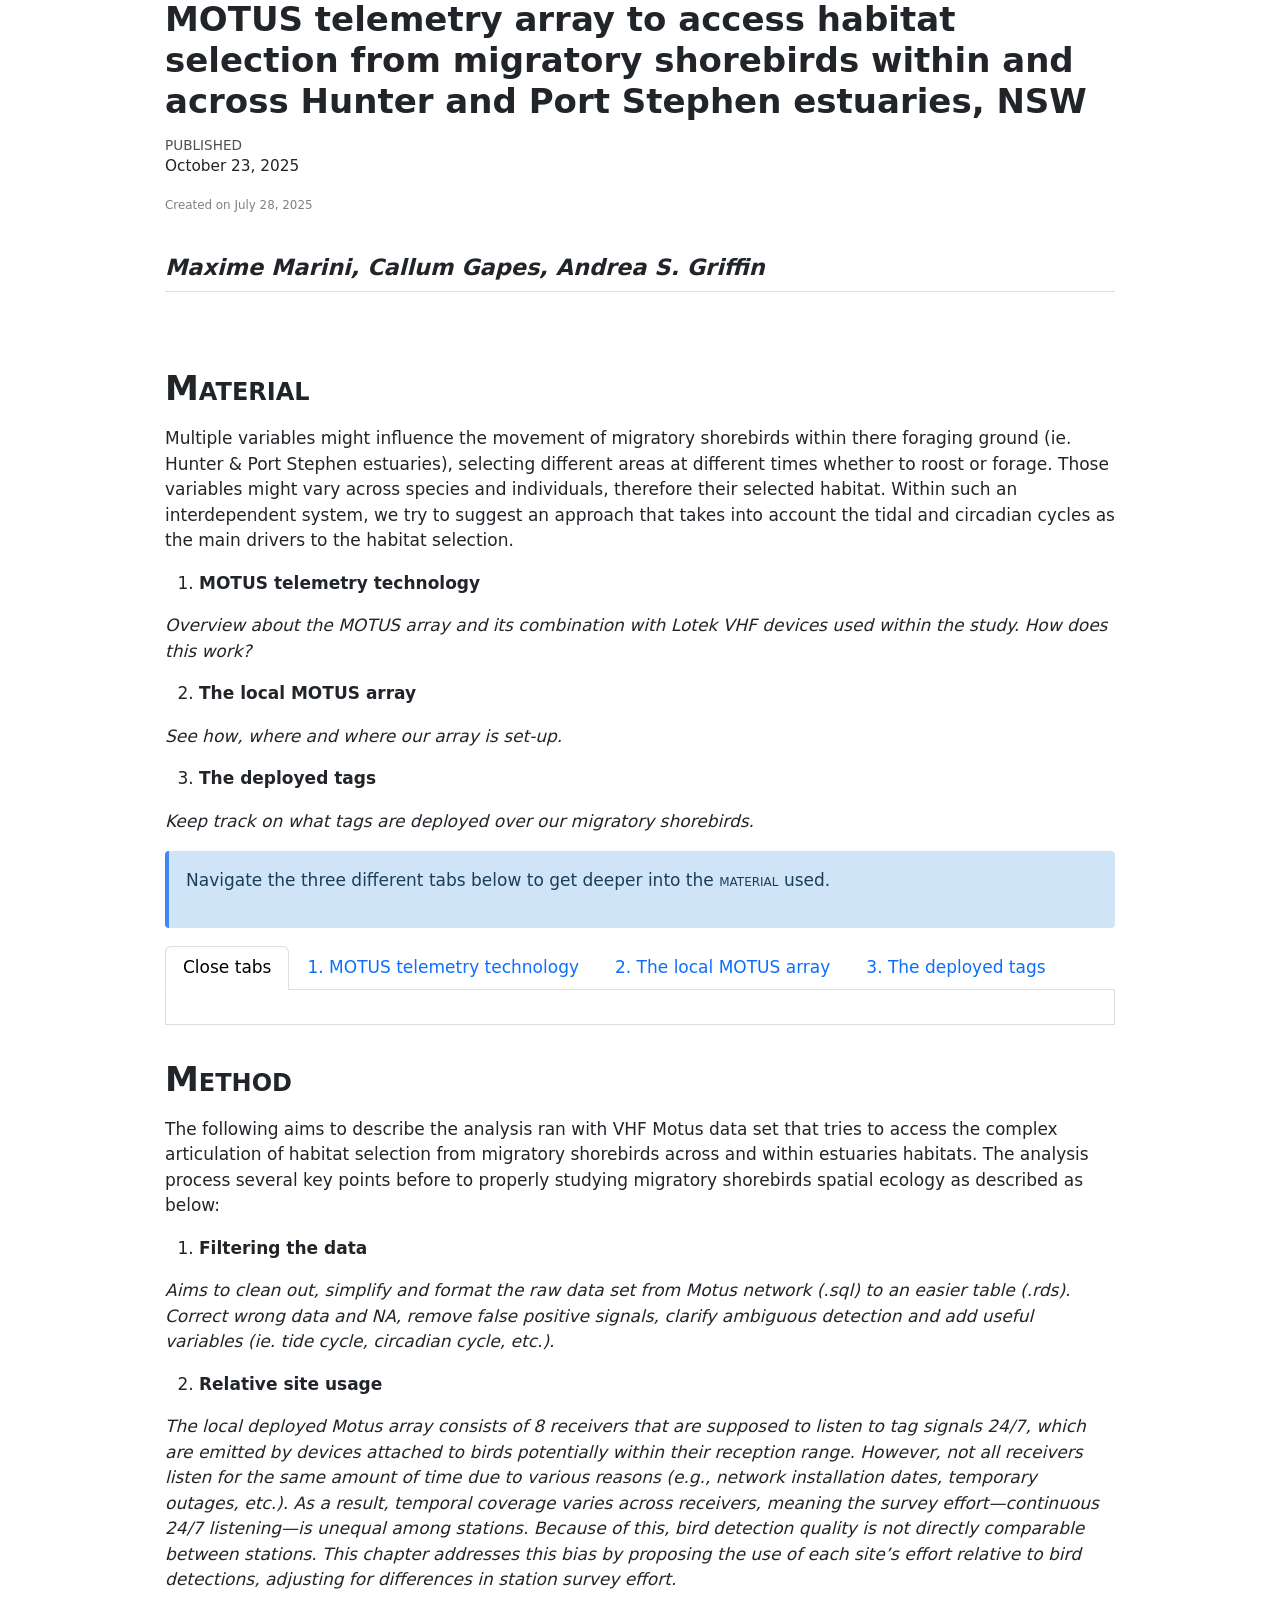
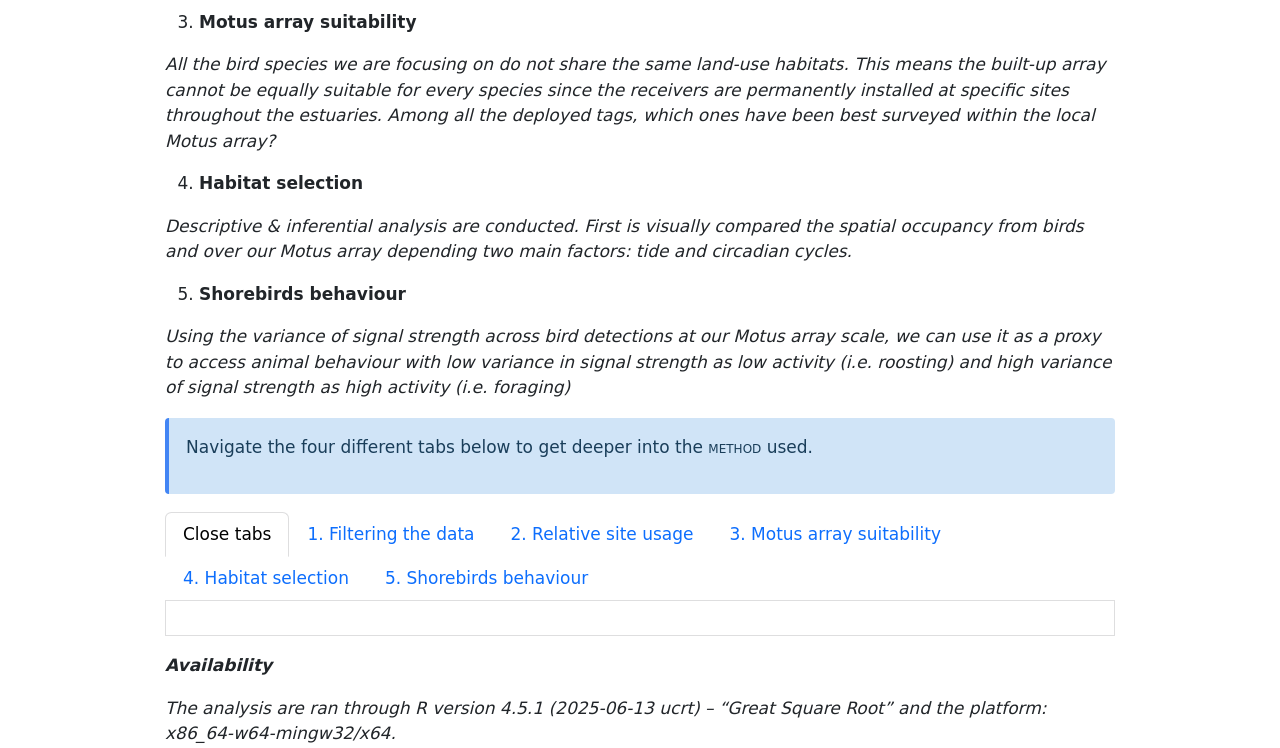
==== commit 1742404f: "Time Used vs Time Available" ====
--- a/docs/index.html
+++ b/docs/index.html
@@ -6,7 +6,7 @@
 
 <meta name="viewport" content="width=device-width, initial-scale=1.0, user-scalable=yes">
 
-<meta name="dcterms.date" content="2025-10-18">
+<meta name="dcterms.date" content="2025-10-23">
 
 <title>MOTUS telemetry array to access habitat selection from migratory shorebirds within and across Hunter and Port Stephen estuaries, NSW</title>
 <style>
@@ -116,7 +116,7 @@
     <div>
     <div class="quarto-title-meta-heading">Published</div>
     <div class="quarto-title-meta-contents">
-      <p class="date">October 18, 2025</p>
+      <p class="date">October 23, 2025</p>
     </div>
   </div>
   
@@ -189,7 +189,10 @@
 <p>Since 2021, we trapped 44 birds, and 42 were released with a MOTUS tag, and potentially detectable across our automated telemetry array. Since then, several species have been monitored, with surveying varying across space and time as reflected by the coverage of our Motus stations (Table 1). Also, we distinguish three classes of automated telemetry monitoring: no detection, under 150 detections and over 150 detections (Table 2).</p>
 <div style="display: flex; flex-direction: column; align-items: center; justify-content: center; min-height: 60vh;">
 <figure class="figure">
-<img src="figures/table1.png" alt="Table 1: Shorebirds species MOTUS monitored within and across the Hunter estuary" style="display: block; margin: auto; width: 90vw; max-width: 950px; height: auto;" class="figure-img">
+<img src="figures/tide.png" alt="Table 1: Shorebirds species MOTUS monitored within and across the Hunter estuary" style="display: block; margin: auto; width: 90vw; max-width: 950px; height: auto;" class="figure-img">
+<figcaption style="text-align: center; margin-top: 0.5em;">
+Table 1: Shorebirds species MOTUS monitored within and across the Hunter estuary
+</figcaption>
 </figure>
 </div>
 </section>
@@ -198,8 +201,8 @@
 <p>Find below more information about the captures (i.e.&nbsp;species, marking, banding, date, etc.).</p>
 <div class="cell">
 <div class="cell-output-display">
-<div class="datatables html-widget html-fill-item" id="htmlwidget-26b95a6833636ab73291" style="width:100%;height:auto;"></div>
-<script type="application/json" data-for="htmlwidget-26b95a6833636ab73291">{"x":{"filter":"none","vertical":false,"extensions":["FixedColumns"],"caption":"<caption>Table 3: Complete details on shorebird captures<\/caption>","data":[["1","2","3","4","5","6","7","8","9","10","11","12","13","14","15","16","17","18","19","20","21","22","23","24","25","26","27","28","29","30","31","32","33","34","35","36","37","38","39","40","41","42","43","44"],[8295752,8295761,7394013,7394014,7394016,7394017,7394015,7394018,7394019,6338804,6338805,8295771,8295772,8295770,10118806,8295773,8295774,8295775,8295776,7394026,7394027,7176824,8295777,8295778,8295779,8295780,8295781,7184271,6318627,6318626,6318617,8295845,6318799,6318618,6318620,6318619,6318621,6318624,6318625,6318623,6318621,6318629,6318630,7394032],["43298","43290","43306","43423","43300","43301","43302","43304","60473","43289","43305","60576","60577","60578","60472","43303","43296","43300","60471","81140","81119","81122","60470","60469","60575","81138","81121","81126","81117","81128","81133","81118","81120","81124","81127","81132","81134","81116","81131","81135","81125","81129","81139","81130"],["Masked Lapwing","Masked Lapwing","Bar-tailed Godwit","Bar-tailed Godwit","Bar-tailed Godwit","Bar-tailed Godwit","Bar-tailed Godwit","Bar-tailed Godwit","Bar-tailed Godwit","Pacific Golden Plover","Pacific Golden Plover","Black-winged Stilt","Black-winged Stilt","Black-winged Stilt","Eastern Curlew","Black-winged Stilt","Black-winged Stilt","Black-winged Stilt","Black-winged Stilt","Bar-tailed Godwit","Bar-tailed Godwit","Bar-tailed Godwit","Red-necked Avocet","Red-necked Avocet","Red-necked Avocet","Red-necked Avocet","Red-necked Avocet","Bar-tailed Godwit","Pacific Golden Plover","Pacific Golden Plover","Pacific Golden Plover","Masked Lapwing","Pacific Golden Plover","Pacific Golden Plover","Pacific Golden Plover","Pacific Golden Plover","Pacific Golden Plover","Pacific Golden Plover","Pacific Golden Plover","Pacific Golden Plover","Pacific Golden Plover","Pacific Golden Plover","Pacific Golden Plover","Bar-tailed Godwit"],["2021-12-19","2022-06-25","2023-02-01","2023-02-01","2023-03-04","2023-03-04","2023-03-04","2023-03-04","2023-03-04","2023-03-04","2023-03-04","2023-03-18","2023-03-18","2023-03-18","2023-03-18","2023-08-29","2023-08-29","2023-08-29","2023-08-29","2023-10-25","2023-10-25","2023-10-25","2023-10-25","2023-10-25","2023-10-25","2023-10-25","2023-10-25","2024-09-02","2024-09-02","2024-09-02","2024-09-29","2024-11-24","2024-11-24","2024-11-24","2024-11-24","2024-11-24","2024-11-24","2025-01-12","2025-01-12","2025-01-12","2025-02-09","2025-02-09","2025-02-09","2025-03-09"],["Vanellus miles","Vanellus miles","Limosa lapponica","Limosa lapponica","Limosa lapponica","Limosa lapponica","Limosa lapponica","Limosa lapponica","Limosa lapponica","Pluvialis fulva","Pluvialis fulva","Himantopus leucocephalus","Himantopus leucocephalus","Himantopus leucocephalus","Numenius madagascariensis","Himantopus leucocephalus","Himantopus leucocephalus","Himantopus leucocephalus","Himantopus leucocephalus","Limosa lapponica","Limosa lapponica","Limosa lapponica","Recurvirostra novaehollandiae","Recurvirostra novaehollandiae","Recurvirostra novaehollandiae","Recurvirostra novaehollandiae","Recurvirostra novaehollandiae","Limosa lapponica","Pluvialis fulva","Pluvialis fulva","Pluvialis fulva","Vanellus miles","Pluvialis fulva","Pluvialis fulva","Pluvialis fulva","Pluvialis fulva","Pluvialis fulva","Pluvialis fulva","Pluvialis fulva","Pluvialis fulva","Pluvialis fulva","Pluvialis fulva","Pluvialis fulva","Limosa lapponica"],["Phoenix Flats","Stockton Sandspit","Stockton Sandspit","Stockton Sandspit","Stockton Sandspit","Stockton Sandspit","Stockton Sandspit","Stockton Sandspit","Stockton Sandspit","Stockton Sandspit","Stockton Sandspit","Stockton Sandspit","Stockton Sandspit","Stockton Sandspit","Stockton Sandspit","Stockton Sandspit","Stockton Sandspit","Stockton Sandspit","Stockton Sandspit","Stockton Sandspit","Stockton Sandspit","Stockton Sandspit","Stockton Sandspit","Stockton Sandspit","Stockton Sandspit","Stockton Sandspit","Stockton Sandspit","Stockton Sandspit","Stockton Sandspit","Stockton Sandspit","Stockton Sandspit","Stockton Sandspit","Stockton Sandspit","Stockton Sandspit","Stockton Sandspit","Stockton Sandspit","Stockton Sandspit","Stockton Sandspit","Stockton Sandspit","Stockton Sandspit","Stockton Sandspit","Stockton Sandspit","Stockton Sandspit","Stockton Sandspit"],["OAA","HAL","EAR","EAS","EAU","EAV","EAT","EAW","EAX","DAC","DAD","HAX","HAY","HAW","AAE","HAZ","HBA","HBB","HBC","EBE","EBH","EBJ","HBD","HCA","HCB","HCC","HCD","EBL","DBN","DBM","DBB","HBS","DAE","DBC","DBE","DBD","DBH","DBK","DBL","DBJ","DBH","DBR","DBS","EBR"],[null,null,"Y","Y","Y","Y","Y","Y","Y","Y","Y","Y","Y","Y","Y","Y","Y","Y","Y",null,"Y","Y","Y","Y","Y","Y","Y","Y","Y","Y","Y","Y","Y","Y","Y","Y","Y","Y","Y","Y","Y","Y","Y","Y"],["Y","Y","Y","Y","Y","Y","Y","Y","Y","Y","Y",null,null,null,"Y","Y","Y","Y","Y","Y","Y","Y","Y","Y","Y","Y","Y","Y","Y","Y","Y","Y","Y","Y","Y","Y","Y","Y","Y","Y","Y","Y","Y","Y"],["Y","Y","Y","Y","Y","Y","Y","Y","Y","Y","Y","Y","Y","Y","Y","Y","Y","Y","Y","Y","Y","Y","Y","Y","Y","Y","Y","Y","Y","Y","Y","Y","Y","Y","Y","Y","Y","Y","Y","Y","Y","Y","Y","Y"],["Teflon harness","Teflon harness","glue","glue","glue","glue","glue","glue","glue","glue","glue","glue","glue","glue","glue","glue","glue","glue","glue","glue","glue","glue","glue","glue","glue","glue","glue","glue","glue","glue","glue","glue","glue","glue","glue","glue","glue","glue","glue","glue","glue","glue","glue","glue"],[8,23,20,12,11,13,14,16,14.1,22,18,6.1,7.1,8.1,13.1,15,5,11,12.1,40,19,22,11.1,10.1,15.1,38,21,26,17,28,33,18,20,24,27,32,34,16,31,35,25,29,39,30],["Y","Y","Y","Y","Y","Y","Y","Y","Y","Y","Y","Y","Y","Y","Y","Y","Y","Y","Y","Y","Y","Y","Y","Y","Y","Y","Y","Y","Y","Y","Y","Y","Y","Y","Y","Y","Y","Y","Y","Y","Y","Y","Y","Y"],["Y","Y","Y","Y","Y","Y","Y","Y","Y","Y","Y","Y","Y","Y","Y","Y","Y","Y","Y","Y","Y","Y","Y","Y","Y","Y","Y","Y","Y","Y","Y","Y","Y","Y","Y","Y","Y","Y","Y","Y","Y","Y","Y","Y"],["N","Y","Y","Y",null,"Y","Y","Y","Y","Y","N","N","Y","Y","Y","Y","Y","N","Y","Y","Y","Y","Y","Y","Y","Y","Y",null,null,null,"N",null,null,null,null,null,null,null,null,null,null,null,null,"Y"],[null,null,null,null,null,null,null,null,null,null,null,null,null,null,null,null,null,null,null,null,null,null,null,null,null,null,null,null,null,null,null,null,"Y",null,null,null,null,null,null,null,"Y",null,null,null],[null,null,null,null,"Y",null,null,null,null,null,null,null,null,null,null,null,null,null,null,null,null,null,null,null,null,null,null,null,null,null,null,null,null,null,null,null,null,null,null,null,null,null,null,null],[null,null,null,null,null,null,null,null,null,null,null,null,null,null,null,null,null,null,null,null,null,null,null,null,null,null,null,null,null,null,null,null,null,null,null,null,null,null,null,null,"Y",null,null,null],[null,null,null,null,null,null,null,null,null,null,null,null,null,null,null,null,null,null,null,null,null,null,null,null,null,null,null,null,null,null,null,null,null,null,null,null,null,null,null,null,null,null,null,null],["Judy Little","Mattea Taylor","Judy Little","Louise Williams","Tom Clarke","Louis O'Neill","Judy Little","Rob Kyte","Greg Little","Greg Little","Tom Clarke","Judy Little","Greg Little","Louis O'Neill","Judy Little","Greg Little","Drew Garnett","Sophie Poole","Rob Kyte","Louise Williams","Tom Clarke","Judy Little","Tom Clarke","Mattea Taylor","Andrea Griffin","Tom Clarke","Andrea Griffin","Christophe Tourenq","Andrea Griffin","Andrea Griffin","Greg Little","Drew Garnett","Drew Garnett","Christohe Tourenq","Sophie Poole","Christohe Tourenq","Drew Garnett","Padrick Anderson","Prasad","Drew Garnett","Christophe Tourenq","Judy Little","Andrea Griffin","Andrea Griffin"],[null,null,null,null,"Euthanised",null,null,null,null,null,null,null,null,null,null,null,null,null,null,null,null,null,null,null,null,null,null,null,null,null,null,null,"RETRAP?",null,null,null,null,null,null,null,"RETRAP - lost transmitter from November. New transmitter attached.",null,null,null]],"container":"<table class=\"display\">\n  <thead>\n    <tr>\n      <th> <\/th>\n      <th>Band.ID<\/th>\n      <th>motusTagID<\/th>\n      <th>Species<\/th>\n      <th>DateAUS.Trap<\/th>\n      <th>Scientific<\/th>\n      <th>Location<\/th>\n      <th>Flag<\/th>\n      <th>Blood.<\/th>\n      <th>Feathers.<\/th>\n      <th>Radio.tag.<\/th>\n      <th>Tag.adhesion.method<\/th>\n      <th>Manufacturer.s.ID<\/th>\n      <th>A.2021.107.metals<\/th>\n      <th>A.2019.919.radio.tags<\/th>\n      <th>Resighted.<\/th>\n      <th>Retrapped.<\/th>\n      <th>Euthanised.<\/th>\n      <th>Retagged.<\/th>\n      <th>Pre.released.<\/th>\n      <th>Bander<\/th>\n      <th>Notes<\/th>\n    <\/tr>\n  <\/thead>\n<\/table>","options":{"scrollX":true,"pageLength":10,"fixedColumns":{"leftColumns":2},"columnDefs":[{"className":"dt-right","targets":[1,12]},{"orderable":false,"targets":0},{"name":" ","targets":0},{"name":"Band.ID","targets":1},{"name":"motusTagID","targets":2},{"name":"Species","targets":3},{"name":"DateAUS.Trap","targets":4},{"name":"Scientific","targets":5},{"name":"Location","targets":6},{"name":"Flag","targets":7},{"name":"Blood.","targets":8},{"name":"Feathers.","targets":9},{"name":"Radio.tag.","targets":10},{"name":"Tag.adhesion.method","targets":11},{"name":"Manufacturer.s.ID","targets":12},{"name":"A.2021.107.metals","targets":13},{"name":"A.2019.919.radio.tags","targets":14},{"name":"Resighted.","targets":15},{"name":"Retrapped.","targets":16},{"name":"Euthanised.","targets":17},{"name":"Retagged.","targets":18},{"name":"Pre.released.","targets":19},{"name":"Bander","targets":20},{"name":"Notes","targets":21}],"order":[],"autoWidth":false,"orderClasses":false,"rowCallback":"function(row, data, displayNum, displayIndex, dataIndex) {\nvar value=data[1]; $(this.api().cell(row, 1).node()).css({'font-weight':'bold'});\nvar value=data[2]; $(this.api().cell(row, 2).node()).css({'font-weight':'bold'});\nvar value=data[4]; $(this.api().cell(row, 4).node()).css({'font-weight':'bold','color':'#808080'});\nvar value=data[6]; $(this.api().cell(row, 6).node()).css({'font-weight':'bold','color':'#808080'});\n}"}},"evals":["options.rowCallback"],"jsHooks":[]}</script>
+<div class="datatables html-widget html-fill-item" id="htmlwidget-9fea5fdb4f2b64ab0537" style="width:100%;height:auto;"></div>
+<script type="application/json" data-for="htmlwidget-9fea5fdb4f2b64ab0537">{"x":{"filter":"none","vertical":false,"extensions":["FixedColumns"],"caption":"<caption>Table 3: Complete details on shorebird captures<\/caption>","data":[["1","2","3","4","5","6","7","8","9","10","11","12","13","14","15","16","17","18","19","20","21","22","23","24","25","26","27","28","29","30","31","32","33","34","35","36","37","38","39","40","41","42","43","44"],[8295752,8295761,7394013,7394014,7394016,7394017,7394015,7394018,7394019,6338804,6338805,8295771,8295772,8295770,10118806,8295773,8295774,8295775,8295776,7394026,7394027,7176824,8295777,8295778,8295779,8295780,8295781,7184271,6318627,6318626,6318617,8295845,6318799,6318618,6318620,6318619,6318621,6318624,6318625,6318623,6318621,6318629,6318630,7394032],["43298","43290","43306","43423","43300","43301","43302","43304","60473","43289","43305","60576","60577","60578","60472","43303","43296","43300","60471","81140","81119","81122","60470","60469","60575","81138","81121","81126","81117","81128","81133","81118","81120","81124","81127","81132","81134","81116","81131","81135","81125","81129","81139","81130"],["Masked Lapwing","Masked Lapwing","Bar-tailed Godwit","Bar-tailed Godwit","Bar-tailed Godwit","Bar-tailed Godwit","Bar-tailed Godwit","Bar-tailed Godwit","Bar-tailed Godwit","Pacific Golden Plover","Pacific Golden Plover","Black-winged Stilt","Black-winged Stilt","Black-winged Stilt","Eastern Curlew","Black-winged Stilt","Black-winged Stilt","Black-winged Stilt","Black-winged Stilt","Bar-tailed Godwit","Bar-tailed Godwit","Bar-tailed Godwit","Red-necked Avocet","Red-necked Avocet","Red-necked Avocet","Red-necked Avocet","Red-necked Avocet","Bar-tailed Godwit","Pacific Golden Plover","Pacific Golden Plover","Pacific Golden Plover","Masked Lapwing","Pacific Golden Plover","Pacific Golden Plover","Pacific Golden Plover","Pacific Golden Plover","Pacific Golden Plover","Pacific Golden Plover","Pacific Golden Plover","Pacific Golden Plover","Pacific Golden Plover","Pacific Golden Plover","Pacific Golden Plover","Bar-tailed Godwit"],["2021-12-19","2022-06-25","2023-02-01","2023-02-01","2023-03-04","2023-03-04","2023-03-04","2023-03-04","2023-03-04","2023-03-04","2023-03-04","2023-03-18","2023-03-18","2023-03-18","2023-03-18","2023-08-29","2023-08-29","2023-08-29","2023-08-29","2023-10-25","2023-10-25","2023-10-25","2023-10-25","2023-10-25","2023-10-25","2023-10-25","2023-10-25","2024-09-02","2024-09-02","2024-09-02","2024-09-29","2024-11-24","2024-11-24","2024-11-24","2024-11-24","2024-11-24","2024-11-24","2025-01-12","2025-01-12","2025-01-12","2025-02-09","2025-02-09","2025-02-09","2025-03-09"],["Vanellus miles","Vanellus miles","Limosa lapponica","Limosa lapponica","Limosa lapponica","Limosa lapponica","Limosa lapponica","Limosa lapponica","Limosa lapponica","Pluvialis fulva","Pluvialis fulva","Himantopus leucocephalus","Himantopus leucocephalus","Himantopus leucocephalus","Numenius madagascariensis","Himantopus leucocephalus","Himantopus leucocephalus","Himantopus leucocephalus","Himantopus leucocephalus","Limosa lapponica","Limosa lapponica","Limosa lapponica","Recurvirostra novaehollandiae","Recurvirostra novaehollandiae","Recurvirostra novaehollandiae","Recurvirostra novaehollandiae","Recurvirostra novaehollandiae","Limosa lapponica","Pluvialis fulva","Pluvialis fulva","Pluvialis fulva","Vanellus miles","Pluvialis fulva","Pluvialis fulva","Pluvialis fulva","Pluvialis fulva","Pluvialis fulva","Pluvialis fulva","Pluvialis fulva","Pluvialis fulva","Pluvialis fulva","Pluvialis fulva","Pluvialis fulva","Limosa lapponica"],["Phoenix Flats","Stockton Sandspit","Stockton Sandspit","Stockton Sandspit","Stockton Sandspit","Stockton Sandspit","Stockton Sandspit","Stockton Sandspit","Stockton Sandspit","Stockton Sandspit","Stockton Sandspit","Stockton Sandspit","Stockton Sandspit","Stockton Sandspit","Stockton Sandspit","Stockton Sandspit","Stockton Sandspit","Stockton Sandspit","Stockton Sandspit","Stockton Sandspit","Stockton Sandspit","Stockton Sandspit","Stockton Sandspit","Stockton Sandspit","Stockton Sandspit","Stockton Sandspit","Stockton Sandspit","Stockton Sandspit","Stockton Sandspit","Stockton Sandspit","Stockton Sandspit","Stockton Sandspit","Stockton Sandspit","Stockton Sandspit","Stockton Sandspit","Stockton Sandspit","Stockton Sandspit","Stockton Sandspit","Stockton Sandspit","Stockton Sandspit","Stockton Sandspit","Stockton Sandspit","Stockton Sandspit","Stockton Sandspit"],["OAA","HAL","EAR","EAS","EAU","EAV","EAT","EAW","EAX","DAC","DAD","HAX","HAY","HAW","AAE","HAZ","HBA","HBB","HBC","EBE","EBH","EBJ","HBD","HCA","HCB","HCC","HCD","EBL","DBN","DBM","DBB","HBS","DAE","DBC","DBE","DBD","DBH","DBK","DBL","DBJ","DBH","DBR","DBS","EBR"],[null,null,"Y","Y","Y","Y","Y","Y","Y","Y","Y","Y","Y","Y","Y","Y","Y","Y","Y",null,"Y","Y","Y","Y","Y","Y","Y","Y","Y","Y","Y","Y","Y","Y","Y","Y","Y","Y","Y","Y","Y","Y","Y","Y"],["Y","Y","Y","Y","Y","Y","Y","Y","Y","Y","Y",null,null,null,"Y","Y","Y","Y","Y","Y","Y","Y","Y","Y","Y","Y","Y","Y","Y","Y","Y","Y","Y","Y","Y","Y","Y","Y","Y","Y","Y","Y","Y","Y"],["Y","Y","Y","Y","Y","Y","Y","Y","Y","Y","Y","Y","Y","Y","Y","Y","Y","Y","Y","Y","Y","Y","Y","Y","Y","Y","Y","Y","Y","Y","Y","Y","Y","Y","Y","Y","Y","Y","Y","Y","Y","Y","Y","Y"],["Teflon harness","Teflon harness","glue","glue","glue","glue","glue","glue","glue","glue","glue","glue","glue","glue","glue","glue","glue","glue","glue","glue","glue","glue","glue","glue","glue","glue","glue","glue","glue","glue","glue","glue","glue","glue","glue","glue","glue","glue","glue","glue","glue","glue","glue","glue"],[8,23,20,12,11,13,14,16,14.1,22,18,6.1,7.1,8.1,13.1,15,5,11,12.1,40,19,22,11.1,10.1,15.1,38,21,26,17,28,33,18,20,24,27,32,34,16,31,35,25,29,39,30],["Y","Y","Y","Y","Y","Y","Y","Y","Y","Y","Y","Y","Y","Y","Y","Y","Y","Y","Y","Y","Y","Y","Y","Y","Y","Y","Y","Y","Y","Y","Y","Y","Y","Y","Y","Y","Y","Y","Y","Y","Y","Y","Y","Y"],["Y","Y","Y","Y","Y","Y","Y","Y","Y","Y","Y","Y","Y","Y","Y","Y","Y","Y","Y","Y","Y","Y","Y","Y","Y","Y","Y","Y","Y","Y","Y","Y","Y","Y","Y","Y","Y","Y","Y","Y","Y","Y","Y","Y"],["N","Y","Y","Y",null,"Y","Y","Y","Y","Y","N","N","Y","Y","Y","Y","Y","N","Y","Y","Y","Y","Y","Y","Y","Y","Y",null,null,null,"N",null,null,null,null,null,null,null,null,null,null,null,null,"Y"],[null,null,null,null,null,null,null,null,null,null,null,null,null,null,null,null,null,null,null,null,null,null,null,null,null,null,null,null,null,null,null,null,"Y",null,null,null,null,null,null,null,"Y",null,null,null],[null,null,null,null,"Y",null,null,null,null,null,null,null,null,null,null,null,null,null,null,null,null,null,null,null,null,null,null,null,null,null,null,null,null,null,null,null,null,null,null,null,null,null,null,null],[null,null,null,null,null,null,null,null,null,null,null,null,null,null,null,null,null,null,null,null,null,null,null,null,null,null,null,null,null,null,null,null,null,null,null,null,null,null,null,null,"Y",null,null,null],[null,null,null,null,null,null,null,null,null,null,null,null,null,null,null,null,null,null,null,null,null,null,null,null,null,null,null,null,null,null,null,null,null,null,null,null,null,null,null,null,null,null,null,null],["Judy Little","Mattea Taylor","Judy Little","Louise Williams","Tom Clarke","Louis O'Neill","Judy Little","Rob Kyte","Greg Little","Greg Little","Tom Clarke","Judy Little","Greg Little","Louis O'Neill","Judy Little","Greg Little","Drew Garnett","Sophie Poole","Rob Kyte","Louise Williams","Tom Clarke","Judy Little","Tom Clarke","Mattea Taylor","Andrea Griffin","Tom Clarke","Andrea Griffin","Christophe Tourenq","Andrea Griffin","Andrea Griffin","Greg Little","Drew Garnett","Drew Garnett","Christohe Tourenq","Sophie Poole","Christohe Tourenq","Drew Garnett","Padrick Anderson","Prasad","Drew Garnett","Christophe Tourenq","Judy Little","Andrea Griffin","Andrea Griffin"],[null,null,null,null,"Euthanised",null,null,null,null,null,null,null,null,null,null,null,null,null,null,null,null,null,null,null,null,null,null,null,null,null,null,null,"RETRAP?",null,null,null,null,null,null,null,"RETRAP - lost transmitter from November. New transmitter attached.",null,null,null]],"container":"<table class=\"display\">\n  <thead>\n    <tr>\n      <th> <\/th>\n      <th>Band.ID<\/th>\n      <th>motusTagID<\/th>\n      <th>Species<\/th>\n      <th>DateAUS.Trap<\/th>\n      <th>Scientific<\/th>\n      <th>Location<\/th>\n      <th>Flag<\/th>\n      <th>Blood.<\/th>\n      <th>Feathers.<\/th>\n      <th>Radio.tag.<\/th>\n      <th>Tag.adhesion.method<\/th>\n      <th>Manufacturer.s.ID<\/th>\n      <th>A.2021.107.metals<\/th>\n      <th>A.2019.919.radio.tags<\/th>\n      <th>Resighted.<\/th>\n      <th>Retrapped.<\/th>\n      <th>Euthanised.<\/th>\n      <th>Retagged.<\/th>\n      <th>Pre.released.<\/th>\n      <th>Bander<\/th>\n      <th>Notes<\/th>\n    <\/tr>\n  <\/thead>\n<\/table>","options":{"scrollX":true,"pageLength":10,"fixedColumns":{"leftColumns":2},"columnDefs":[{"className":"dt-right","targets":[1,12]},{"orderable":false,"targets":0},{"name":" ","targets":0},{"name":"Band.ID","targets":1},{"name":"motusTagID","targets":2},{"name":"Species","targets":3},{"name":"DateAUS.Trap","targets":4},{"name":"Scientific","targets":5},{"name":"Location","targets":6},{"name":"Flag","targets":7},{"name":"Blood.","targets":8},{"name":"Feathers.","targets":9},{"name":"Radio.tag.","targets":10},{"name":"Tag.adhesion.method","targets":11},{"name":"Manufacturer.s.ID","targets":12},{"name":"A.2021.107.metals","targets":13},{"name":"A.2019.919.radio.tags","targets":14},{"name":"Resighted.","targets":15},{"name":"Retrapped.","targets":16},{"name":"Euthanised.","targets":17},{"name":"Retagged.","targets":18},{"name":"Pre.released.","targets":19},{"name":"Bander","targets":20},{"name":"Notes","targets":21}],"order":[],"autoWidth":false,"orderClasses":false,"rowCallback":"function(row, data, displayNum, displayIndex, dataIndex) {\nvar value=data[1]; $(this.api().cell(row, 1).node()).css({'font-weight':'bold'});\nvar value=data[2]; $(this.api().cell(row, 2).node()).css({'font-weight':'bold'});\nvar value=data[4]; $(this.api().cell(row, 4).node()).css({'font-weight':'bold','color':'#808080'});\nvar value=data[6]; $(this.api().cell(row, 6).node()).css({'font-weight':'bold','color':'#808080'});\n}"}},"evals":["options.rowCallback"],"jsHooks":[]}</script>
 </div>
 </div>
 </section>
@@ -207,8 +210,8 @@
 <h3 data-anchor-id="detected">Detected birds</h3>
 <div class="cell">
 <div class="cell-output-display">
-<div class="datatables html-widget html-fill-item" id="htmlwidget-3d0c83ff53db1a539dc1" style="width:100%;height:auto;"></div>
-<script type="application/json" data-for="htmlwidget-3d0c83ff53db1a539dc1">{"x":{"filter":"none","vertical":false,"extensions":["FixedColumns"],"caption":"<caption>Table 4: Details on detected birds<\/caption>","data":[["1","2","3","4","5","6","7","8","9","10","11","12","13","14","15","16","17","18","19","20","21","22","23","24","25","26","27","28","29","30","31","32"],[8,52,83,106,58935,309519,72053,6840,106145,5739,396743,23244,28319,8791,11887,38555,46965,81023,40848,280581,99,11189,21236,152580,55881,49100,52769,3542,20180,455014,19634,22844],[7394014,7394017,7394018,7394019,8295772,8295770,10118806,8295773,8295774,8295775,8295776,7394026,7394027,7176824,8295778,8295780,8295781,6318627,6318626,6318617,8295845,6318799,6318618,6318620,6318619,6318621,6318624,6318625,6318621,6318629,6318630,7394032],["43423","43301","43304","60473","60577","60578","60472","43303","43296","43300","60471","81140","81119","81122","60469","81138","81121","81117","81128","81133","81118","81120","81124","81127","81132","81134","81116","81131","81125","81129","81139","81130"],["Bar-tailed Godwit","Bar-tailed Godwit","Bar-tailed Godwit","Bar-tailed Godwit","Black-winged Stilt","Black-winged Stilt","Eastern Curlew","Black-winged Stilt","Black-winged Stilt","Black-winged Stilt","Black-winged Stilt","Bar-tailed Godwit","Bar-tailed Godwit","Bar-tailed Godwit","Red-necked Avocet","Red-necked Avocet","Red-necked Avocet","Pacific Golden Plover","Pacific Golden Plover","Pacific Golden Plover","Masked Lapwing","Pacific Golden Plover","Pacific Golden Plover","Pacific Golden Plover","Pacific Golden Plover","Pacific Golden Plover","Pacific Golden Plover","Pacific Golden Plover","Pacific Golden Plover","Pacific Golden Plover","Pacific Golden Plover","Bar-tailed Godwit"],["2023-02-01","2023-03-04","2023-03-04","2023-03-04","2023-03-18","2023-03-18","2023-03-18","2023-08-29","2023-08-29","2023-08-29","2023-08-29","2023-10-25","2023-10-25","2023-10-25","2023-10-25","2023-10-25","2023-10-25","2024-09-02","2024-09-02","2024-09-29","2024-11-24","2024-11-24","2024-11-24","2024-11-24","2024-11-24","2024-11-24","2025-01-12","2025-01-12","2025-02-09","2025-02-09","2025-02-09","2025-03-09"],["2023-09-18","2023-03-24","2023-03-27","2023-03-26","2023-03-26","2023-03-20","2023-03-25","2023-08-29","2023-08-30","2023-08-29","2023-08-29","2023-10-25","2023-10-25","2023-10-25","2023-10-25","2023-10-25","2023-10-25","2025-02-09","2025-02-09","2024-09-29","2024-11-30","2024-11-24","2024-11-24","2024-11-25","2024-11-24","2024-11-25","2025-01-12","2025-01-13","2024-11-25","2025-02-11","2025-02-12","2025-03-09"],["2023-10-13","2023-03-28","2023-04-06","2023-10-28","2023-11-09","2025-01-09","2023-04-23","2023-09-15","2023-10-10","2023-08-31","2023-11-29","2025-02-17","2023-11-04","2023-10-27","2023-10-31","2023-11-22","2023-11-22","2025-03-07","2025-03-19","2024-11-28","2024-12-24","2025-01-08","2025-01-30","2025-01-19","2024-12-08","2025-03-13","2025-04-05","2025-01-28","2025-03-13","2025-05-03","2025-04-15","2025-04-02"],["Limosa lapponica","Limosa lapponica","Limosa lapponica","Limosa lapponica","Himantopus leucocephalus","Himantopus leucocephalus","Numenius madagascariensis","Himantopus leucocephalus","Himantopus leucocephalus","Himantopus leucocephalus","Himantopus leucocephalus","Limosa lapponica","Limosa lapponica","Limosa lapponica","Recurvirostra novaehollandiae","Recurvirostra novaehollandiae","Recurvirostra novaehollandiae","Pluvialis fulva","Pluvialis fulva","Pluvialis fulva","Vanellus miles","Pluvialis fulva","Pluvialis fulva","Pluvialis fulva","Pluvialis fulva","Pluvialis fulva","Pluvialis fulva","Pluvialis fulva","Pluvialis fulva","Pluvialis fulva","Pluvialis fulva","Limosa lapponica"],["Stockton Sandspit","Stockton Sandspit","Stockton Sandspit","Stockton Sandspit","Stockton Sandspit","Stockton Sandspit","Stockton Sandspit","Stockton Sandspit","Stockton Sandspit","Stockton Sandspit","Stockton Sandspit","Stockton Sandspit","Stockton Sandspit","Stockton Sandspit","Stockton Sandspit","Stockton Sandspit","Stockton Sandspit","Stockton Sandspit","Stockton Sandspit","Stockton Sandspit","Stockton Sandspit","Stockton Sandspit","Stockton Sandspit","Stockton Sandspit","Stockton Sandspit","Stockton Sandspit","Stockton Sandspit","Stockton Sandspit","Stockton Sandspit","Stockton Sandspit","Stockton Sandspit","Stockton Sandspit"],["EAS","EAV","EAW","EAX","HAY","HAW","AAE","HAZ","HBA","HBB","HBC","EBE","EBH","EBJ","HCA","HCC","HCD","DBN","DBM","DBB","HBS","DAE","DBC","DBE","DBD","DBH","DBK","DBL","DBH","DBR","DBS","EBR"],["Y","Y","Y","Y","Y","Y","Y","Y","Y","Y","Y",null,"Y","Y","Y","Y","Y","Y","Y","Y","Y","Y","Y","Y","Y","Y","Y","Y","Y","Y","Y","Y"],["Y","Y","Y","Y",null,null,"Y","Y","Y","Y","Y","Y","Y","Y","Y","Y","Y","Y","Y","Y","Y","Y","Y","Y","Y","Y","Y","Y","Y","Y","Y","Y"],["Y","Y","Y","Y","Y","Y","Y","Y","Y","Y","Y","Y","Y","Y","Y","Y","Y","Y","Y","Y","Y","Y","Y","Y","Y","Y","Y","Y","Y","Y","Y","Y"],["glue","glue","glue","glue","glue","glue","glue","glue","glue","glue","glue","glue","glue","glue","glue","glue","glue","glue","glue","glue","glue","glue","glue","glue","glue","glue","glue","glue","glue","glue","glue","glue"],[12,13,16,14.1,7.1,8.1,13.1,15,5,11,12.1,40,19,22,10.1,38,21,17,28,33,18,20,24,27,32,34,16,31,25,29,39,30],["Y","Y","Y","Y","Y","Y","Y","Y","Y","Y","Y","Y","Y","Y","Y","Y","Y","Y","Y","Y","Y","Y","Y","Y","Y","Y","Y","Y","Y","Y","Y","Y"],["Y","Y","Y","Y","Y","Y","Y","Y","Y","Y","Y","Y","Y","Y","Y","Y","Y","Y","Y","Y","Y","Y","Y","Y","Y","Y","Y","Y","Y","Y","Y","Y"],["Y","Y","Y","Y","Y","Y","Y","Y","Y","N","Y","Y","Y","Y","Y","Y","Y",null,null,"N",null,null,null,null,null,null,null,null,null,null,null,"Y"],[null,null,null,null,null,null,null,null,null,null,null,null,null,null,null,null,null,null,null,null,null,"Y",null,null,null,null,null,null,"Y",null,null,null],[null,null,null,null,null,null,null,null,null,null,null,null,null,null,null,null,null,null,null,null,null,null,null,null,null,null,null,null,null,null,null,null],[null,null,null,null,null,null,null,null,null,null,null,null,null,null,null,null,null,null,null,null,null,null,null,null,null,null,null,null,"Y",null,null,null],[null,null,null,null,null,null,null,null,null,null,null,null,null,null,null,null,null,null,null,null,null,null,null,null,null,null,null,null,null,null,null,null],["Louise Williams","Louis O'Neill","Rob Kyte","Greg Little","Greg Little","Louis O'Neill","Judy Little","Greg Little","Drew Garnett","Sophie Poole","Rob Kyte","Louise Williams","Tom Clarke","Judy Little","Mattea Taylor","Tom Clarke","Andrea Griffin","Andrea Griffin","Andrea Griffin","Greg Little","Drew Garnett","Drew Garnett","Christohe Tourenq","Sophie Poole","Christohe Tourenq","Drew Garnett","Padrick Anderson","Prasad","Christophe Tourenq","Judy Little","Andrea Griffin","Andrea Griffin"],[null,null,null,null,null,null,null,null,null,null,null,null,null,null,null,null,null,null,null,null,null,"RETRAP?",null,null,null,null,null,null,"RETRAP - lost transmitter from November. New transmitter attached.",null,null,null]],"container":"<table class=\"display\">\n  <thead>\n    <tr>\n      <th> <\/th>\n      <th>Detections<\/th>\n      <th>Band.ID<\/th>\n      <th>motusTagID<\/th>\n      <th>Species<\/th>\n      <th>DateAUS.Trap<\/th>\n      <th>first_detect<\/th>\n      <th>last_detect<\/th>\n      <th>Scientific<\/th>\n      <th>Location<\/th>\n      <th>Flag<\/th>\n      <th>Blood.<\/th>\n      <th>Feathers.<\/th>\n      <th>Radio.tag.<\/th>\n      <th>Tag.adhesion.method<\/th>\n      <th>Manufacturer.s.ID<\/th>\n      <th>A.2021.107.metals<\/th>\n      <th>A.2019.919.radio.tags<\/th>\n      <th>Resighted.<\/th>\n      <th>Retrapped.<\/th>\n      <th>Euthanised.<\/th>\n      <th>Retagged.<\/th>\n      <th>Pre.released.<\/th>\n      <th>Bander<\/th>\n      <th>Notes<\/th>\n    <\/tr>\n  <\/thead>\n<\/table>","options":{"scrollX":true,"pageLength":10,"fixedColumns":{"leftColumns":3},"columnDefs":[{"className":"dt-right","targets":[1,2,15]},{"orderable":false,"targets":0},{"name":" ","targets":0},{"name":"Detections","targets":1},{"name":"Band.ID","targets":2},{"name":"motusTagID","targets":3},{"name":"Species","targets":4},{"name":"DateAUS.Trap","targets":5},{"name":"first_detect","targets":6},{"name":"last_detect","targets":7},{"name":"Scientific","targets":8},{"name":"Location","targets":9},{"name":"Flag","targets":10},{"name":"Blood.","targets":11},{"name":"Feathers.","targets":12},{"name":"Radio.tag.","targets":13},{"name":"Tag.adhesion.method","targets":14},{"name":"Manufacturer.s.ID","targets":15},{"name":"A.2021.107.metals","targets":16},{"name":"A.2019.919.radio.tags","targets":17},{"name":"Resighted.","targets":18},{"name":"Retrapped.","targets":19},{"name":"Euthanised.","targets":20},{"name":"Retagged.","targets":21},{"name":"Pre.released.","targets":22},{"name":"Bander","targets":23},{"name":"Notes","targets":24}],"order":[],"autoWidth":false,"orderClasses":false,"rowCallback":"function(row, data, displayNum, displayIndex, dataIndex) {\nvar value=data[2]; $(this.api().cell(row, 2).node()).css({'font-weight':'bold'});\nvar value=data[3]; $(this.api().cell(row, 3).node()).css({'font-weight':'bold'});\nvar value=data[1]; $(this.api().cell(row, 1).node()).css({'font-weight':'bold','color':'#808080'});\nvar value=data[5]; $(this.api().cell(row, 5).node()).css({'font-weight':'bold','color':'#808080'});\nvar value=data[9]; $(this.api().cell(row, 9).node()).css({'font-weight':'bold','color':'#808080'});\n}"}},"evals":["options.rowCallback"],"jsHooks":[]}</script>
+<div class="datatables html-widget html-fill-item" id="htmlwidget-2f91dc043210f8182dac" style="width:100%;height:auto;"></div>
+<script type="application/json" data-for="htmlwidget-2f91dc043210f8182dac">{"x":{"filter":"none","vertical":false,"extensions":["FixedColumns"],"caption":"<caption>Table 4: Details on detected birds<\/caption>","data":[["1","2","3","4","5","6","7","8","9","10","11","12","13","14","15","16","17","18","19","20","21","22","23","24","25","26","27","28","29","30","31","32"],[8,52,83,106,58935,309519,72053,6840,106145,5739,396743,23244,28319,8791,11887,38555,46965,81023,40848,280581,99,11189,21236,152580,55881,49100,52769,3542,20180,455014,19634,22844],[7394014,7394017,7394018,7394019,8295772,8295770,10118806,8295773,8295774,8295775,8295776,7394026,7394027,7176824,8295778,8295780,8295781,6318627,6318626,6318617,8295845,6318799,6318618,6318620,6318619,6318621,6318624,6318625,6318621,6318629,6318630,7394032],["43423","43301","43304","60473","60577","60578","60472","43303","43296","43300","60471","81140","81119","81122","60469","81138","81121","81117","81128","81133","81118","81120","81124","81127","81132","81134","81116","81131","81125","81129","81139","81130"],["Bar-tailed Godwit","Bar-tailed Godwit","Bar-tailed Godwit","Bar-tailed Godwit","Black-winged Stilt","Black-winged Stilt","Eastern Curlew","Black-winged Stilt","Black-winged Stilt","Black-winged Stilt","Black-winged Stilt","Bar-tailed Godwit","Bar-tailed Godwit","Bar-tailed Godwit","Red-necked Avocet","Red-necked Avocet","Red-necked Avocet","Pacific Golden Plover","Pacific Golden Plover","Pacific Golden Plover","Masked Lapwing","Pacific Golden Plover","Pacific Golden Plover","Pacific Golden Plover","Pacific Golden Plover","Pacific Golden Plover","Pacific Golden Plover","Pacific Golden Plover","Pacific Golden Plover","Pacific Golden Plover","Pacific Golden Plover","Bar-tailed Godwit"],["2023-02-01","2023-03-04","2023-03-04","2023-03-04","2023-03-18","2023-03-18","2023-03-18","2023-08-29","2023-08-29","2023-08-29","2023-08-29","2023-10-25","2023-10-25","2023-10-25","2023-10-25","2023-10-25","2023-10-25","2024-09-02","2024-09-02","2024-09-29","2024-11-24","2024-11-24","2024-11-24","2024-11-24","2024-11-24","2024-11-24","2025-01-12","2025-01-12","2025-02-09","2025-02-09","2025-02-09","2025-03-09"],["2023-09-18","2023-03-24","2023-03-27","2023-03-26","2023-03-26","2023-03-20","2023-03-25","2023-08-29","2023-08-30","2023-08-29","2023-08-29","2023-10-25","2023-10-25","2023-10-25","2023-10-25","2023-10-25","2023-10-25","2025-02-09","2025-02-09","2024-09-29","2024-11-30","2024-11-24","2024-11-24","2024-11-25","2024-11-24","2024-11-25","2025-01-12","2025-01-13","2024-11-25","2025-02-11","2025-02-12","2025-03-09"],["2023-10-13","2023-03-28","2023-04-06","2023-10-28","2023-11-09","2025-01-09","2023-04-23","2023-09-15","2023-10-10","2023-08-31","2023-11-29","2025-02-17","2023-11-04","2023-10-27","2023-10-31","2023-11-22","2023-11-22","2025-03-07","2025-03-19","2024-11-28","2024-12-24","2025-01-08","2025-01-30","2025-01-19","2024-12-08","2025-03-13","2025-04-05","2025-01-28","2025-03-13","2025-05-03","2025-04-15","2025-04-02"],["Limosa lapponica","Limosa lapponica","Limosa lapponica","Limosa lapponica","Himantopus leucocephalus","Himantopus leucocephalus","Numenius madagascariensis","Himantopus leucocephalus","Himantopus leucocephalus","Himantopus leucocephalus","Himantopus leucocephalus","Limosa lapponica","Limosa lapponica","Limosa lapponica","Recurvirostra novaehollandiae","Recurvirostra novaehollandiae","Recurvirostra novaehollandiae","Pluvialis fulva","Pluvialis fulva","Pluvialis fulva","Vanellus miles","Pluvialis fulva","Pluvialis fulva","Pluvialis fulva","Pluvialis fulva","Pluvialis fulva","Pluvialis fulva","Pluvialis fulva","Pluvialis fulva","Pluvialis fulva","Pluvialis fulva","Limosa lapponica"],["Stockton Sandspit","Stockton Sandspit","Stockton Sandspit","Stockton Sandspit","Stockton Sandspit","Stockton Sandspit","Stockton Sandspit","Stockton Sandspit","Stockton Sandspit","Stockton Sandspit","Stockton Sandspit","Stockton Sandspit","Stockton Sandspit","Stockton Sandspit","Stockton Sandspit","Stockton Sandspit","Stockton Sandspit","Stockton Sandspit","Stockton Sandspit","Stockton Sandspit","Stockton Sandspit","Stockton Sandspit","Stockton Sandspit","Stockton Sandspit","Stockton Sandspit","Stockton Sandspit","Stockton Sandspit","Stockton Sandspit","Stockton Sandspit","Stockton Sandspit","Stockton Sandspit","Stockton Sandspit"],["EAS","EAV","EAW","EAX","HAY","HAW","AAE","HAZ","HBA","HBB","HBC","EBE","EBH","EBJ","HCA","HCC","HCD","DBN","DBM","DBB","HBS","DAE","DBC","DBE","DBD","DBH","DBK","DBL","DBH","DBR","DBS","EBR"],["Y","Y","Y","Y","Y","Y","Y","Y","Y","Y","Y",null,"Y","Y","Y","Y","Y","Y","Y","Y","Y","Y","Y","Y","Y","Y","Y","Y","Y","Y","Y","Y"],["Y","Y","Y","Y",null,null,"Y","Y","Y","Y","Y","Y","Y","Y","Y","Y","Y","Y","Y","Y","Y","Y","Y","Y","Y","Y","Y","Y","Y","Y","Y","Y"],["Y","Y","Y","Y","Y","Y","Y","Y","Y","Y","Y","Y","Y","Y","Y","Y","Y","Y","Y","Y","Y","Y","Y","Y","Y","Y","Y","Y","Y","Y","Y","Y"],["glue","glue","glue","glue","glue","glue","glue","glue","glue","glue","glue","glue","glue","glue","glue","glue","glue","glue","glue","glue","glue","glue","glue","glue","glue","glue","glue","glue","glue","glue","glue","glue"],[12,13,16,14.1,7.1,8.1,13.1,15,5,11,12.1,40,19,22,10.1,38,21,17,28,33,18,20,24,27,32,34,16,31,25,29,39,30],["Y","Y","Y","Y","Y","Y","Y","Y","Y","Y","Y","Y","Y","Y","Y","Y","Y","Y","Y","Y","Y","Y","Y","Y","Y","Y","Y","Y","Y","Y","Y","Y"],["Y","Y","Y","Y","Y","Y","Y","Y","Y","Y","Y","Y","Y","Y","Y","Y","Y","Y","Y","Y","Y","Y","Y","Y","Y","Y","Y","Y","Y","Y","Y","Y"],["Y","Y","Y","Y","Y","Y","Y","Y","Y","N","Y","Y","Y","Y","Y","Y","Y",null,null,"N",null,null,null,null,null,null,null,null,null,null,null,"Y"],[null,null,null,null,null,null,null,null,null,null,null,null,null,null,null,null,null,null,null,null,null,"Y",null,null,null,null,null,null,"Y",null,null,null],[null,null,null,null,null,null,null,null,null,null,null,null,null,null,null,null,null,null,null,null,null,null,null,null,null,null,null,null,null,null,null,null],[null,null,null,null,null,null,null,null,null,null,null,null,null,null,null,null,null,null,null,null,null,null,null,null,null,null,null,null,"Y",null,null,null],[null,null,null,null,null,null,null,null,null,null,null,null,null,null,null,null,null,null,null,null,null,null,null,null,null,null,null,null,null,null,null,null],["Louise Williams","Louis O'Neill","Rob Kyte","Greg Little","Greg Little","Louis O'Neill","Judy Little","Greg Little","Drew Garnett","Sophie Poole","Rob Kyte","Louise Williams","Tom Clarke","Judy Little","Mattea Taylor","Tom Clarke","Andrea Griffin","Andrea Griffin","Andrea Griffin","Greg Little","Drew Garnett","Drew Garnett","Christohe Tourenq","Sophie Poole","Christohe Tourenq","Drew Garnett","Padrick Anderson","Prasad","Christophe Tourenq","Judy Little","Andrea Griffin","Andrea Griffin"],[null,null,null,null,null,null,null,null,null,null,null,null,null,null,null,null,null,null,null,null,null,"RETRAP?",null,null,null,null,null,null,"RETRAP - lost transmitter from November. New transmitter attached.",null,null,null]],"container":"<table class=\"display\">\n  <thead>\n    <tr>\n      <th> <\/th>\n      <th>Detections<\/th>\n      <th>Band.ID<\/th>\n      <th>motusTagID<\/th>\n      <th>Species<\/th>\n      <th>DateAUS.Trap<\/th>\n      <th>first_detect<\/th>\n      <th>last_detect<\/th>\n      <th>Scientific<\/th>\n      <th>Location<\/th>\n      <th>Flag<\/th>\n      <th>Blood.<\/th>\n      <th>Feathers.<\/th>\n      <th>Radio.tag.<\/th>\n      <th>Tag.adhesion.method<\/th>\n      <th>Manufacturer.s.ID<\/th>\n      <th>A.2021.107.metals<\/th>\n      <th>A.2019.919.radio.tags<\/th>\n      <th>Resighted.<\/th>\n      <th>Retrapped.<\/th>\n      <th>Euthanised.<\/th>\n      <th>Retagged.<\/th>\n      <th>Pre.released.<\/th>\n      <th>Bander<\/th>\n      <th>Notes<\/th>\n    <\/tr>\n  <\/thead>\n<\/table>","options":{"scrollX":true,"pageLength":10,"fixedColumns":{"leftColumns":3},"columnDefs":[{"className":"dt-right","targets":[1,2,15]},{"orderable":false,"targets":0},{"name":" ","targets":0},{"name":"Detections","targets":1},{"name":"Band.ID","targets":2},{"name":"motusTagID","targets":3},{"name":"Species","targets":4},{"name":"DateAUS.Trap","targets":5},{"name":"first_detect","targets":6},{"name":"last_detect","targets":7},{"name":"Scientific","targets":8},{"name":"Location","targets":9},{"name":"Flag","targets":10},{"name":"Blood.","targets":11},{"name":"Feathers.","targets":12},{"name":"Radio.tag.","targets":13},{"name":"Tag.adhesion.method","targets":14},{"name":"Manufacturer.s.ID","targets":15},{"name":"A.2021.107.metals","targets":16},{"name":"A.2019.919.radio.tags","targets":17},{"name":"Resighted.","targets":18},{"name":"Retrapped.","targets":19},{"name":"Euthanised.","targets":20},{"name":"Retagged.","targets":21},{"name":"Pre.released.","targets":22},{"name":"Bander","targets":23},{"name":"Notes","targets":24}],"order":[],"autoWidth":false,"orderClasses":false,"rowCallback":"function(row, data, displayNum, displayIndex, dataIndex) {\nvar value=data[2]; $(this.api().cell(row, 2).node()).css({'font-weight':'bold'});\nvar value=data[3]; $(this.api().cell(row, 3).node()).css({'font-weight':'bold'});\nvar value=data[1]; $(this.api().cell(row, 1).node()).css({'font-weight':'bold','color':'#808080'});\nvar value=data[5]; $(this.api().cell(row, 5).node()).css({'font-weight':'bold','color':'#808080'});\nvar value=data[9]; $(this.api().cell(row, 9).node()).css({'font-weight':'bold','color':'#808080'});\n}"}},"evals":["options.rowCallback"],"jsHooks":[]}</script>
 </div>
 </div>
 </section>
@@ -217,8 +220,8 @@
 <p>However, for various reasons — such as limitations in device technology, the bird never flying within the coverage area of any antenna, the device detaching, and so on — some birds have never been detected again after the day they were tagged.</p>
 <div class="cell">
 <div class="cell-output-display">
-<div class="datatables html-widget html-fill-item" id="htmlwidget-045ecb08969f8b7f5122" style="width:100%;height:auto;"></div>
-<script type="application/json" data-for="htmlwidget-045ecb08969f8b7f5122">{"x":{"filter":"none","vertical":false,"extensions":["FixedColumns"],"caption":"<caption>Table 5: Details on birds never detected<\/caption>","data":[["1","2","3","4","5","6","7","8","9","10","11"],[8295752,8295761,7394013,7394015,6338804,6338805,8295771,8295777,8295779,7184271,6318623],["43298","43290","43306","43302","43289","43305","60576","60470","60575","81126","81135"],["Masked Lapwing","Masked Lapwing","Bar-tailed Godwit","Bar-tailed Godwit","Pacific Golden Plover","Pacific Golden Plover","Black-winged Stilt","Red-necked Avocet","Red-necked Avocet","Bar-tailed Godwit","Pacific Golden Plover"],["2021-12-19","2022-06-25","2023-02-01","2023-03-04","2023-03-04","2023-03-04","2023-03-18","2023-10-25","2023-10-25","2024-09-02","2025-01-12"],[null,null,null,null,null,null,null,null,null,null,null],[null,null,null,null,null,null,null,null,null,null,null],["Vanellus miles","Vanellus miles","Limosa lapponica","Limosa lapponica","Pluvialis fulva","Pluvialis fulva","Himantopus leucocephalus","Recurvirostra novaehollandiae","Recurvirostra novaehollandiae","Limosa lapponica","Pluvialis fulva"],["Phoenix Flats","Stockton Sandspit","Stockton Sandspit","Stockton Sandspit","Stockton Sandspit","Stockton Sandspit","Stockton Sandspit","Stockton Sandspit","Stockton Sandspit","Stockton Sandspit","Stockton Sandspit"],["OAA","HAL","EAR","EAT","DAC","DAD","HAX","HBD","HCB","EBL","DBJ"],[null,null,"Y","Y","Y","Y","Y","Y","Y","Y","Y"],["Y","Y","Y","Y","Y","Y",null,"Y","Y","Y","Y"],["Y","Y","Y","Y","Y","Y","Y","Y","Y","Y","Y"],["Teflon harness","Teflon harness","glue","glue","glue","glue","glue","glue","glue","glue","glue"],[8,23,20,14,22,18,6.1,11.1,15.1,26,35],["Y","Y","Y","Y","Y","Y","Y","Y","Y","Y","Y"],["Y","Y","Y","Y","Y","Y","Y","Y","Y","Y","Y"],["N","Y","Y","Y","Y","N","N","Y","Y",null,null],[null,null,null,null,null,null,null,null,null,null,null],[null,null,null,null,null,null,null,null,null,null,null],[null,null,null,null,null,null,null,null,null,null,null],[null,null,null,null,null,null,null,null,null,null,null],["Judy Little","Mattea Taylor","Judy Little","Judy Little","Greg Little","Tom Clarke","Judy Little","Tom Clarke","Andrea Griffin","Christophe Tourenq","Drew Garnett"],[null,null,null,null,null,null,null,null,null,null,null]],"container":"<table class=\"display\">\n  <thead>\n    <tr>\n      <th> <\/th>\n      <th>Band.ID<\/th>\n      <th>motusTagID<\/th>\n      <th>Species<\/th>\n      <th>DateAUS.Trap<\/th>\n      <th>first_detect<\/th>\n      <th>last_detect<\/th>\n      <th>Scientific<\/th>\n      <th>Location<\/th>\n      <th>Flag<\/th>\n      <th>Blood.<\/th>\n      <th>Feathers.<\/th>\n      <th>Radio.tag.<\/th>\n      <th>Tag.adhesion.method<\/th>\n      <th>Manufacturer.s.ID<\/th>\n      <th>A.2021.107.metals<\/th>\n      <th>A.2019.919.radio.tags<\/th>\n      <th>Resighted.<\/th>\n      <th>Retrapped.<\/th>\n      <th>Euthanised.<\/th>\n      <th>Retagged.<\/th>\n      <th>Pre.released.<\/th>\n      <th>Bander<\/th>\n      <th>Notes<\/th>\n    <\/tr>\n  <\/thead>\n<\/table>","options":{"scrollX":true,"pageLength":10,"fixedColumns":{"leftColumns":2},"columnDefs":[{"className":"dt-right","targets":[1,14]},{"orderable":false,"targets":0},{"name":" ","targets":0},{"name":"Band.ID","targets":1},{"name":"motusTagID","targets":2},{"name":"Species","targets":3},{"name":"DateAUS.Trap","targets":4},{"name":"first_detect","targets":5},{"name":"last_detect","targets":6},{"name":"Scientific","targets":7},{"name":"Location","targets":8},{"name":"Flag","targets":9},{"name":"Blood.","targets":10},{"name":"Feathers.","targets":11},{"name":"Radio.tag.","targets":12},{"name":"Tag.adhesion.method","targets":13},{"name":"Manufacturer.s.ID","targets":14},{"name":"A.2021.107.metals","targets":15},{"name":"A.2019.919.radio.tags","targets":16},{"name":"Resighted.","targets":17},{"name":"Retrapped.","targets":18},{"name":"Euthanised.","targets":19},{"name":"Retagged.","targets":20},{"name":"Pre.released.","targets":21},{"name":"Bander","targets":22},{"name":"Notes","targets":23}],"order":[],"autoWidth":false,"orderClasses":false,"rowCallback":"function(row, data, displayNum, displayIndex, dataIndex) {\nvar value=data[1]; $(this.api().cell(row, 1).node()).css({'font-weight':'bold'});\nvar value=data[2]; $(this.api().cell(row, 2).node()).css({'font-weight':'bold'});\nvar value=data[3]; $(this.api().cell(row, 3).node()).css({'font-weight':'bold','color':'#808080'});\nvar value=data[4]; $(this.api().cell(row, 4).node()).css({'font-weight':'bold','color':'#808080'});\n}"}},"evals":["options.rowCallback"],"jsHooks":[]}</script>
+<div class="datatables html-widget html-fill-item" id="htmlwidget-f462a0bdca233d51bd3a" style="width:100%;height:auto;"></div>
+<script type="application/json" data-for="htmlwidget-f462a0bdca233d51bd3a">{"x":{"filter":"none","vertical":false,"extensions":["FixedColumns"],"caption":"<caption>Table 5: Details on birds never detected<\/caption>","data":[["1","2","3","4","5","6","7","8","9","10","11"],[8295752,8295761,7394013,7394015,6338804,6338805,8295771,8295777,8295779,7184271,6318623],["43298","43290","43306","43302","43289","43305","60576","60470","60575","81126","81135"],["Masked Lapwing","Masked Lapwing","Bar-tailed Godwit","Bar-tailed Godwit","Pacific Golden Plover","Pacific Golden Plover","Black-winged Stilt","Red-necked Avocet","Red-necked Avocet","Bar-tailed Godwit","Pacific Golden Plover"],["2021-12-19","2022-06-25","2023-02-01","2023-03-04","2023-03-04","2023-03-04","2023-03-18","2023-10-25","2023-10-25","2024-09-02","2025-01-12"],[null,null,null,null,null,null,null,null,null,null,null],[null,null,null,null,null,null,null,null,null,null,null],["Vanellus miles","Vanellus miles","Limosa lapponica","Limosa lapponica","Pluvialis fulva","Pluvialis fulva","Himantopus leucocephalus","Recurvirostra novaehollandiae","Recurvirostra novaehollandiae","Limosa lapponica","Pluvialis fulva"],["Phoenix Flats","Stockton Sandspit","Stockton Sandspit","Stockton Sandspit","Stockton Sandspit","Stockton Sandspit","Stockton Sandspit","Stockton Sandspit","Stockton Sandspit","Stockton Sandspit","Stockton Sandspit"],["OAA","HAL","EAR","EAT","DAC","DAD","HAX","HBD","HCB","EBL","DBJ"],[null,null,"Y","Y","Y","Y","Y","Y","Y","Y","Y"],["Y","Y","Y","Y","Y","Y",null,"Y","Y","Y","Y"],["Y","Y","Y","Y","Y","Y","Y","Y","Y","Y","Y"],["Teflon harness","Teflon harness","glue","glue","glue","glue","glue","glue","glue","glue","glue"],[8,23,20,14,22,18,6.1,11.1,15.1,26,35],["Y","Y","Y","Y","Y","Y","Y","Y","Y","Y","Y"],["Y","Y","Y","Y","Y","Y","Y","Y","Y","Y","Y"],["N","Y","Y","Y","Y","N","N","Y","Y",null,null],[null,null,null,null,null,null,null,null,null,null,null],[null,null,null,null,null,null,null,null,null,null,null],[null,null,null,null,null,null,null,null,null,null,null],[null,null,null,null,null,null,null,null,null,null,null],["Judy Little","Mattea Taylor","Judy Little","Judy Little","Greg Little","Tom Clarke","Judy Little","Tom Clarke","Andrea Griffin","Christophe Tourenq","Drew Garnett"],[null,null,null,null,null,null,null,null,null,null,null]],"container":"<table class=\"display\">\n  <thead>\n    <tr>\n      <th> <\/th>\n      <th>Band.ID<\/th>\n      <th>motusTagID<\/th>\n      <th>Species<\/th>\n      <th>DateAUS.Trap<\/th>\n      <th>first_detect<\/th>\n      <th>last_detect<\/th>\n      <th>Scientific<\/th>\n      <th>Location<\/th>\n      <th>Flag<\/th>\n      <th>Blood.<\/th>\n      <th>Feathers.<\/th>\n      <th>Radio.tag.<\/th>\n      <th>Tag.adhesion.method<\/th>\n      <th>Manufacturer.s.ID<\/th>\n      <th>A.2021.107.metals<\/th>\n      <th>A.2019.919.radio.tags<\/th>\n      <th>Resighted.<\/th>\n      <th>Retrapped.<\/th>\n      <th>Euthanised.<\/th>\n      <th>Retagged.<\/th>\n      <th>Pre.released.<\/th>\n      <th>Bander<\/th>\n      <th>Notes<\/th>\n    <\/tr>\n  <\/thead>\n<\/table>","options":{"scrollX":true,"pageLength":10,"fixedColumns":{"leftColumns":2},"columnDefs":[{"className":"dt-right","targets":[1,14]},{"orderable":false,"targets":0},{"name":" ","targets":0},{"name":"Band.ID","targets":1},{"name":"motusTagID","targets":2},{"name":"Species","targets":3},{"name":"DateAUS.Trap","targets":4},{"name":"first_detect","targets":5},{"name":"last_detect","targets":6},{"name":"Scientific","targets":7},{"name":"Location","targets":8},{"name":"Flag","targets":9},{"name":"Blood.","targets":10},{"name":"Feathers.","targets":11},{"name":"Radio.tag.","targets":12},{"name":"Tag.adhesion.method","targets":13},{"name":"Manufacturer.s.ID","targets":14},{"name":"A.2021.107.metals","targets":15},{"name":"A.2019.919.radio.tags","targets":16},{"name":"Resighted.","targets":17},{"name":"Retrapped.","targets":18},{"name":"Euthanised.","targets":19},{"name":"Retagged.","targets":20},{"name":"Pre.released.","targets":21},{"name":"Bander","targets":22},{"name":"Notes","targets":23}],"order":[],"autoWidth":false,"orderClasses":false,"rowCallback":"function(row, data, displayNum, displayIndex, dataIndex) {\nvar value=data[1]; $(this.api().cell(row, 1).node()).css({'font-weight':'bold'});\nvar value=data[2]; $(this.api().cell(row, 2).node()).css({'font-weight':'bold'});\nvar value=data[3]; $(this.api().cell(row, 3).node()).css({'font-weight':'bold','color':'#808080'});\nvar value=data[4]; $(this.api().cell(row, 4).node()).css({'font-weight':'bold','color':'#808080'});\n}"}},"evals":["options.rowCallback"],"jsHooks":[]}</script>
 </div>
 </div>
 </section>
@@ -227,8 +230,8 @@
 <p>Unfortunately, it happens that we need to euthanasy birds, under the ACCE of University of Newcastle.</p>
 <div class="cell">
 <div class="cell-output-display">
-<div class="datatables html-widget html-fill-item" id="htmlwidget-b5024348ce5ce5b5b10e" style="width:100%;height:auto;"></div>
-<script type="application/json" data-for="htmlwidget-b5024348ce5ce5b5b10e">{"x":{"filter":"none","vertical":false,"extensions":["FixedColumns"],"caption":"<caption>Table 6: Details on euthanised birds<\/caption>","data":[["1"],[7394016],["43300"],["Bar-tailed Godwit"],["2023-03-04"],[null],[null],["Limosa lapponica"],["Stockton Sandspit"],["EAU"],["Y"],["Y"],["Y"],["glue"],[11],["Y"],["Y"],[null],[null],["Y"],[null],[null],["Tom Clarke"],["Euthanised"]],"container":"<table class=\"display\">\n  <thead>\n    <tr>\n      <th> <\/th>\n      <th>Band.ID<\/th>\n      <th>motusTagID<\/th>\n      <th>Species<\/th>\n      <th>DateAUS.Trap<\/th>\n      <th>first_detect<\/th>\n      <th>last_detect<\/th>\n      <th>Scientific<\/th>\n      <th>Location<\/th>\n      <th>Flag<\/th>\n      <th>Blood.<\/th>\n      <th>Feathers.<\/th>\n      <th>Radio.tag.<\/th>\n      <th>Tag.adhesion.method<\/th>\n      <th>Manufacturer.s.ID<\/th>\n      <th>A.2021.107.metals<\/th>\n      <th>A.2019.919.radio.tags<\/th>\n      <th>Resighted.<\/th>\n      <th>Retrapped.<\/th>\n      <th>Euthanised.<\/th>\n      <th>Retagged.<\/th>\n      <th>Pre.released.<\/th>\n      <th>Bander<\/th>\n      <th>Notes<\/th>\n    <\/tr>\n  <\/thead>\n<\/table>","options":{"scrollX":true,"pageLength":10,"fixedColumns":{"leftColumns":2},"columnDefs":[{"className":"dt-right","targets":[1,14]},{"orderable":false,"targets":0},{"name":" ","targets":0},{"name":"Band.ID","targets":1},{"name":"motusTagID","targets":2},{"name":"Species","targets":3},{"name":"DateAUS.Trap","targets":4},{"name":"first_detect","targets":5},{"name":"last_detect","targets":6},{"name":"Scientific","targets":7},{"name":"Location","targets":8},{"name":"Flag","targets":9},{"name":"Blood.","targets":10},{"name":"Feathers.","targets":11},{"name":"Radio.tag.","targets":12},{"name":"Tag.adhesion.method","targets":13},{"name":"Manufacturer.s.ID","targets":14},{"name":"A.2021.107.metals","targets":15},{"name":"A.2019.919.radio.tags","targets":16},{"name":"Resighted.","targets":17},{"name":"Retrapped.","targets":18},{"name":"Euthanised.","targets":19},{"name":"Retagged.","targets":20},{"name":"Pre.released.","targets":21},{"name":"Bander","targets":22},{"name":"Notes","targets":23}],"order":[],"autoWidth":false,"orderClasses":false,"rowCallback":"function(row, data, displayNum, displayIndex, dataIndex) {\nvar value=data[1]; $(this.api().cell(row, 1).node()).css({'font-weight':'bold'});\nvar value=data[2]; $(this.api().cell(row, 2).node()).css({'font-weight':'bold'});\nvar value=data[3]; $(this.api().cell(row, 3).node()).css({'font-weight':'bold','color':'#808080'});\nvar value=data[4]; $(this.api().cell(row, 4).node()).css({'font-weight':'bold','color':'#808080'});\n}"}},"evals":["options.rowCallback"],"jsHooks":[]}</script>
+<div class="datatables html-widget html-fill-item" id="htmlwidget-efd3fbd5d500eed9a52b" style="width:100%;height:auto;"></div>
+<script type="application/json" data-for="htmlwidget-efd3fbd5d500eed9a52b">{"x":{"filter":"none","vertical":false,"extensions":["FixedColumns"],"caption":"<caption>Table 6: Details on euthanised birds<\/caption>","data":[["1"],[7394016],["43300"],["Bar-tailed Godwit"],["2023-03-04"],[null],[null],["Limosa lapponica"],["Stockton Sandspit"],["EAU"],["Y"],["Y"],["Y"],["glue"],[11],["Y"],["Y"],[null],[null],["Y"],[null],[null],["Tom Clarke"],["Euthanised"]],"container":"<table class=\"display\">\n  <thead>\n    <tr>\n      <th> <\/th>\n      <th>Band.ID<\/th>\n      <th>motusTagID<\/th>\n      <th>Species<\/th>\n      <th>DateAUS.Trap<\/th>\n      <th>first_detect<\/th>\n      <th>last_detect<\/th>\n      <th>Scientific<\/th>\n      <th>Location<\/th>\n      <th>Flag<\/th>\n      <th>Blood.<\/th>\n      <th>Feathers.<\/th>\n      <th>Radio.tag.<\/th>\n      <th>Tag.adhesion.method<\/th>\n      <th>Manufacturer.s.ID<\/th>\n      <th>A.2021.107.metals<\/th>\n      <th>A.2019.919.radio.tags<\/th>\n      <th>Resighted.<\/th>\n      <th>Retrapped.<\/th>\n      <th>Euthanised.<\/th>\n      <th>Retagged.<\/th>\n      <th>Pre.released.<\/th>\n      <th>Bander<\/th>\n      <th>Notes<\/th>\n    <\/tr>\n  <\/thead>\n<\/table>","options":{"scrollX":true,"pageLength":10,"fixedColumns":{"leftColumns":2},"columnDefs":[{"className":"dt-right","targets":[1,14]},{"orderable":false,"targets":0},{"name":" ","targets":0},{"name":"Band.ID","targets":1},{"name":"motusTagID","targets":2},{"name":"Species","targets":3},{"name":"DateAUS.Trap","targets":4},{"name":"first_detect","targets":5},{"name":"last_detect","targets":6},{"name":"Scientific","targets":7},{"name":"Location","targets":8},{"name":"Flag","targets":9},{"name":"Blood.","targets":10},{"name":"Feathers.","targets":11},{"name":"Radio.tag.","targets":12},{"name":"Tag.adhesion.method","targets":13},{"name":"Manufacturer.s.ID","targets":14},{"name":"A.2021.107.metals","targets":15},{"name":"A.2019.919.radio.tags","targets":16},{"name":"Resighted.","targets":17},{"name":"Retrapped.","targets":18},{"name":"Euthanised.","targets":19},{"name":"Retagged.","targets":20},{"name":"Pre.released.","targets":21},{"name":"Bander","targets":22},{"name":"Notes","targets":23}],"order":[],"autoWidth":false,"orderClasses":false,"rowCallback":"function(row, data, displayNum, displayIndex, dataIndex) {\nvar value=data[1]; $(this.api().cell(row, 1).node()).css({'font-weight':'bold'});\nvar value=data[2]; $(this.api().cell(row, 2).node()).css({'font-weight':'bold'});\nvar value=data[3]; $(this.api().cell(row, 3).node()).css({'font-weight':'bold','color':'#808080'});\nvar value=data[4]; $(this.api().cell(row, 4).node()).css({'font-weight':'bold','color':'#808080'});\n}"}},"evals":["options.rowCallback"],"jsHooks":[]}</script>
 </div>
 </div>
 <button class="backBtn" data-target="contents03" onclick="document.getElementById(this.getAttribute('data-target')).scrollIntoView({behavior: 'smooth'});" style="position: fixed; bottom: 20px; right: 20px; z-index: 9999; padding: 10px 15px; background-color: #007bff; border: none; border-radius: 5px; color: white; cursor: pointer; box-shadow: 0 2px 4px rgba(0,0,0,0.3); display: none;">
@@ -276,12 +279,12 @@
 <p>Navigate the four different tabs below to get deeper into the <span class="smallcaps">method</span> used.</p>
 </div>
 <div class="panel-tabset">
-<ul class="nav nav-tabs" role="tablist"><li class="nav-item" role="presentation"><a class="nav-link active" id="tabset-6-1-tab" data-bs-toggle="tab" data-bs-target="#tabset-6-1" role="tab" aria-controls="tabset-6-1" aria-selected="true" href="">Close tabs</a></li><li class="nav-item" role="presentation"><a class="nav-link" id="tabset-6-2-tab" data-bs-toggle="tab" data-bs-target="#tabset-6-2" role="tab" aria-controls="tabset-6-2" aria-selected="false" href="">1. Filtering the data</a></li><li class="nav-item" role="presentation"><a class="nav-link" id="tabset-6-3-tab" data-bs-toggle="tab" data-bs-target="#tabset-6-3" role="tab" aria-controls="tabset-6-3" aria-selected="false" href="">2. Relative site usage</a></li><li class="nav-item" role="presentation"><a class="nav-link" id="tabset-6-4-tab" data-bs-toggle="tab" data-bs-target="#tabset-6-4" role="tab" aria-controls="tabset-6-4" aria-selected="false" href="">3. Motus array suitability</a></li><li class="nav-item" role="presentation"><a class="nav-link" id="tabset-6-5-tab" data-bs-toggle="tab" data-bs-target="#tabset-6-5" role="tab" aria-controls="tabset-6-5" aria-selected="false" href="">4. Habitat selection</a></li><li class="nav-item" role="presentation"><a class="nav-link" id="tabset-6-6-tab" data-bs-toggle="tab" data-bs-target="#tabset-6-6" role="tab" aria-controls="tabset-6-6" aria-selected="false" href="">5. Shorebirds behaviour</a></li></ul>
+<ul class="nav nav-tabs" role="tablist"><li class="nav-item" role="presentation"><a class="nav-link active" id="tabset-7-1-tab" data-bs-toggle="tab" data-bs-target="#tabset-7-1" role="tab" aria-controls="tabset-7-1" aria-selected="true" href="">Close tabs</a></li><li class="nav-item" role="presentation"><a class="nav-link" id="tabset-7-2-tab" data-bs-toggle="tab" data-bs-target="#tabset-7-2" role="tab" aria-controls="tabset-7-2" aria-selected="false" href="">1. Filtering the data</a></li><li class="nav-item" role="presentation"><a class="nav-link" id="tabset-7-3-tab" data-bs-toggle="tab" data-bs-target="#tabset-7-3" role="tab" aria-controls="tabset-7-3" aria-selected="false" href="">2. Relative site usage</a></li><li class="nav-item" role="presentation"><a class="nav-link" id="tabset-7-4-tab" data-bs-toggle="tab" data-bs-target="#tabset-7-4" role="tab" aria-controls="tabset-7-4" aria-selected="false" href="">3. Motus array suitability</a></li><li class="nav-item" role="presentation"><a class="nav-link" id="tabset-7-5-tab" data-bs-toggle="tab" data-bs-target="#tabset-7-5" role="tab" aria-controls="tabset-7-5" aria-selected="false" href="">4. Habitat selection</a></li><li class="nav-item" role="presentation"><a class="nav-link" id="tabset-7-6-tab" data-bs-toggle="tab" data-bs-target="#tabset-7-6" role="tab" aria-controls="tabset-7-6" aria-selected="false" href="">5. Shorebirds behaviour</a></li></ul>
 <div class="tab-content">
-<div id="tabset-6-1" class="tab-pane active" role="tabpanel" aria-labelledby="tabset-6-1-tab">
-
-</div>
-<div id="tabset-6-2" class="tab-pane" role="tabpanel" aria-labelledby="tabset-6-2-tab">
+<div id="tabset-7-1" class="tab-pane active" role="tabpanel" aria-labelledby="tabset-7-1-tab">
+
+</div>
+<div id="tabset-7-2" class="tab-pane" role="tabpanel" aria-labelledby="tabset-7-2-tab">
 <section id="contents-1" class="level3">
 <h3 data-anchor-id="contents-1"><span id="contents1" style="color: grey; font-size: smaller;">Contents</span></h3>
 <ul>
@@ -393,7 +396,23 @@
 <span id="cb5-6"><a href="#cb5-6"></a><span class="co"># Ambiguous </span></span>
 <span id="cb5-7"><a href="#cb5-7"></a><span class="fu">clarify</span>(sql.motus)</span></code><button title="Copy to Clipboard" class="code-copy-button"><i class="bi"></i></button></pre></div>
 </div>
-<p>Then the False Positive signals are put away (ie. noise coming from external device, or any kind of external radio activity happening within the area) thanks to pre-made Motus filter and `runLen` threshold value, here set at 3. This value defines the number of bursts recorded from one tag and received at once, too low amount of burst are suspected for not being True Positif so not reliable.</p>
+<p>Then the False Positive signals are put away (ie. noise coming from external device, or any kind of external radio activity happening within the area) thanks to pre-made Motus filter and `runLen`. Motus Filter threshold values is set at 1, based on documentation and our data (see below). Run Lengh threshold value is set at 3 and defines the number of bursts recorded from one tag and received at once, too low amount of burst are suspected for not being True Positif so not reliable.</p>
+<div style="display: flex; flex-direction: column; align-items: center; justify-content: center; min-height: 60vh;">
+<figure class="figure">
+<img src="figures/motus_filter_count.png" alt="Figure 0: Number of detections defined by 1 or 0 from MOTUS filter across stations in the Hunter" style="display: block; margin: auto; width: 90vw; max-width: 950px; height: auto;" class="figure-img">
+<figcaption style="text-align: center; margin-top: 0.5em;">
+Figure 0: Number of detections defined by 1 or 0 from MOTUS filter across stations in the Hunter
+</figcaption>
+</figure>
+</div>
+<div style="display: flex; flex-direction: column; align-items: center; justify-content: center; min-height: 60vh;">
+<figure class="figure">
+<img src="figures/motus_filter_perc.png" alt="Figure 00: Percentage of detections defined by 1 or 0 from MOTUS filter across stations in the Hunter" style="display: block; margin: auto; width: 90vw; max-width: 950px; height: auto;" class="figure-img">
+<figcaption style="text-align: center; margin-top: 0.5em;">
+Figure 00: Percentage of detections defined by 1 or 0 from MOTUS filter across stations in the Hunter
+</figcaption>
+</figure>
+</div>
 <p><code>motus::clarify()</code> checks whether the combination of two tag signals emitting at the mean time could generate the detection of a third tag signal, which would be a False Positive on its own, but also hidding the two True Positives. If the table generated by this code has rows resulting, please go to <a href="https://motuswts.github.io/motus/articles/05-data-cleaning.html">Motus documentation.</a>.</p>
 </section>
 <section id="adding-variables" class="level3">
@@ -566,19 +585,19 @@
 </div>
 <div class="cell">
 <div class="cell-output-display">
-<div class="datatables html-widget html-fill-item" id="htmlwidget-876255837fc0134d282d" style="width:100%;height:auto;"></div>
-<script type="application/json" data-for="htmlwidget-876255837fc0134d282d">{"x":{"filter":"none","vertical":false,"extensions":["FixedColumns"],"caption":"<caption>Overview on our bird data<\/caption>","data":[["1","2","3","4","5","6","7"],["nb_tagged","nb_euthanised","nb_retagged","nb_released","detect_0","detect_inf_150","detect_sup_150"],[44,1,1,42,11,5,26]],"container":"<table class=\"display\">\n  <thead>\n    <tr>\n      <th> <\/th>\n      <th>variable<\/th>\n      <th>value<\/th>\n    <\/tr>\n  <\/thead>\n<\/table>","options":{"scrollX":true,"pageLength":10,"fixedColumns":{"leftColumns":2},"columnDefs":[{"className":"dt-right","targets":2},{"orderable":false,"targets":0},{"name":" ","targets":0},{"name":"variable","targets":1},{"name":"value","targets":2}],"order":[],"autoWidth":false,"orderClasses":false,"rowCallback":"function(row, data, displayNum, displayIndex, dataIndex) {\nvar value=data[1]; $(this.api().cell(row, 1).node()).css({'font-weight':'bold'});\nvar value=data[2]; $(this.api().cell(row, 2).node()).css({'font-weight':'bold','color':'#808080'});\n}"}},"evals":["options.rowCallback"],"jsHooks":[]}</script>
+<div class="datatables html-widget html-fill-item" id="htmlwidget-2aed33af0740496f5af0" style="width:100%;height:auto;"></div>
+<script type="application/json" data-for="htmlwidget-2aed33af0740496f5af0">{"x":{"filter":"none","vertical":false,"extensions":["FixedColumns"],"caption":"<caption>Overview on our bird data<\/caption>","data":[["1","2","3","4","5","6","7"],["nb_tagged","nb_euthanised","nb_retagged","nb_released","detect_0","detect_inf_150","detect_sup_150"],[44,1,1,42,11,5,26]],"container":"<table class=\"display\">\n  <thead>\n    <tr>\n      <th> <\/th>\n      <th>variable<\/th>\n      <th>value<\/th>\n    <\/tr>\n  <\/thead>\n<\/table>","options":{"scrollX":true,"pageLength":10,"fixedColumns":{"leftColumns":2},"columnDefs":[{"className":"dt-right","targets":2},{"orderable":false,"targets":0},{"name":" ","targets":0},{"name":"variable","targets":1},{"name":"value","targets":2}],"order":[],"autoWidth":false,"orderClasses":false,"rowCallback":"function(row, data, displayNum, displayIndex, dataIndex) {\nvar value=data[1]; $(this.api().cell(row, 1).node()).css({'font-weight':'bold'});\nvar value=data[2]; $(this.api().cell(row, 2).node()).css({'font-weight':'bold','color':'#808080'});\n}"}},"evals":["options.rowCallback"],"jsHooks":[]}</script>
 </div>
 </div>
 <p>Let’s have an overview on our data, now filtered and with every tagged bird identified with a unique <em>Band ID</em>, also related to a <em>MOTUS tag ID</em>. Since 2021, we trapped 44 birds, and 42 were released and potentially detectable.</p>
 <div class="cell">
 <div class="cell-output-display">
-<div class="datatables html-widget html-fill-item" id="htmlwidget-866f9fac6d25fedceb47" style="width:100%;height:auto;"></div>
-<script type="application/json" data-for="htmlwidget-866f9fac6d25fedceb47">{"x":{"filter":"none","vertical":false,"extensions":["FixedColumns"],"caption":"<caption>Birds never detected<\/caption>","data":[["1","2","3","4","5","6","7","8","9","10","11"],[8295752,8295761,7394013,7394015,6338804,6338805,8295771,8295777,8295779,7184271,6318623],["43298","43290","43306","43302","43289","43305","60576","60470","60575","81126","81135"],["Masked Lapwing","Masked Lapwing","Bar-tailed Godwit","Bar-tailed Godwit","Pacific Golden Plover","Pacific Golden Plover","Black-winged Stilt","Red-necked Avocet","Red-necked Avocet","Bar-tailed Godwit","Pacific Golden Plover"],["2021-12-19","2022-06-25","2023-02-01","2023-03-04","2023-03-04","2023-03-04","2023-03-18","2023-10-25","2023-10-25","2024-09-02","2025-01-12"],[null,null,null,null,null,null,null,null,null,null,null],[null,null,null,null,null,null,null,null,null,null,null],["Vanellus miles","Vanellus miles","Limosa lapponica","Limosa lapponica","Pluvialis fulva","Pluvialis fulva","Himantopus leucocephalus","Recurvirostra novaehollandiae","Recurvirostra novaehollandiae","Limosa lapponica","Pluvialis fulva"],["Phoenix Flats","Stockton Sandspit","Stockton Sandspit","Stockton Sandspit","Stockton Sandspit","Stockton Sandspit","Stockton Sandspit","Stockton Sandspit","Stockton Sandspit","Stockton Sandspit","Stockton Sandspit"],["OAA","HAL","EAR","EAT","DAC","DAD","HAX","HBD","HCB","EBL","DBJ"],[null,null,"Y","Y","Y","Y","Y","Y","Y","Y","Y"],["Y","Y","Y","Y","Y","Y",null,"Y","Y","Y","Y"],["Y","Y","Y","Y","Y","Y","Y","Y","Y","Y","Y"],["Teflon harness","Teflon harness","glue","glue","glue","glue","glue","glue","glue","glue","glue"],[8,23,20,14,22,18,6.1,11.1,15.1,26,35],["Y","Y","Y","Y","Y","Y","Y","Y","Y","Y","Y"],["Y","Y","Y","Y","Y","Y","Y","Y","Y","Y","Y"],["N","Y","Y","Y","Y","N","N","Y","Y",null,null],[null,null,null,null,null,null,null,null,null,null,null],[null,null,null,null,null,null,null,null,null,null,null],[null,null,null,null,null,null,null,null,null,null,null],[null,null,null,null,null,null,null,null,null,null,null],["Judy Little","Mattea Taylor","Judy Little","Judy Little","Greg Little","Tom Clarke","Judy Little","Tom Clarke","Andrea Griffin","Christophe Tourenq","Drew Garnett"],[null,null,null,null,null,null,null,null,null,null,null]],"container":"<table class=\"display\">\n  <thead>\n    <tr>\n      <th> <\/th>\n      <th>Band.ID<\/th>\n      <th>motusTagID<\/th>\n      <th>Species<\/th>\n      <th>DateAUS.Trap<\/th>\n      <th>first_detect<\/th>\n      <th>last_detect<\/th>\n      <th>Scientific<\/th>\n      <th>Location<\/th>\n      <th>Flag<\/th>\n      <th>Blood.<\/th>\n      <th>Feathers.<\/th>\n      <th>Radio.tag.<\/th>\n      <th>Tag.adhesion.method<\/th>\n      <th>Manufacturer.s.ID<\/th>\n      <th>A.2021.107.metals<\/th>\n      <th>A.2019.919.radio.tags<\/th>\n      <th>Resighted.<\/th>\n      <th>Retrapped.<\/th>\n      <th>Euthanised.<\/th>\n      <th>Retagged.<\/th>\n      <th>Pre.released.<\/th>\n      <th>Bander<\/th>\n      <th>Notes<\/th>\n    <\/tr>\n  <\/thead>\n<\/table>","options":{"scrollX":true,"pageLength":10,"fixedColumns":{"leftColumns":2},"columnDefs":[{"className":"dt-right","targets":[1,14]},{"orderable":false,"targets":0},{"name":" ","targets":0},{"name":"Band.ID","targets":1},{"name":"motusTagID","targets":2},{"name":"Species","targets":3},{"name":"DateAUS.Trap","targets":4},{"name":"first_detect","targets":5},{"name":"last_detect","targets":6},{"name":"Scientific","targets":7},{"name":"Location","targets":8},{"name":"Flag","targets":9},{"name":"Blood.","targets":10},{"name":"Feathers.","targets":11},{"name":"Radio.tag.","targets":12},{"name":"Tag.adhesion.method","targets":13},{"name":"Manufacturer.s.ID","targets":14},{"name":"A.2021.107.metals","targets":15},{"name":"A.2019.919.radio.tags","targets":16},{"name":"Resighted.","targets":17},{"name":"Retrapped.","targets":18},{"name":"Euthanised.","targets":19},{"name":"Retagged.","targets":20},{"name":"Pre.released.","targets":21},{"name":"Bander","targets":22},{"name":"Notes","targets":23}],"order":[],"autoWidth":false,"orderClasses":false,"rowCallback":"function(row, data, displayNum, displayIndex, dataIndex) {\nvar value=data[1]; $(this.api().cell(row, 1).node()).css({'font-weight':'bold'});\nvar value=data[2]; $(this.api().cell(row, 2).node()).css({'font-weight':'bold'});\nvar value=data[3]; $(this.api().cell(row, 3).node()).css({'font-weight':'bold','color':'#808080'});\nvar value=data[4]; $(this.api().cell(row, 4).node()).css({'font-weight':'bold','color':'#808080'});\n}"}},"evals":["options.rowCallback"],"jsHooks":[]}</script>
+<div class="datatables html-widget html-fill-item" id="htmlwidget-e099913a8202e06608d3" style="width:100%;height:auto;"></div>
+<script type="application/json" data-for="htmlwidget-e099913a8202e06608d3">{"x":{"filter":"none","vertical":false,"extensions":["FixedColumns"],"caption":"<caption>Birds never detected<\/caption>","data":[["1","2","3","4","5","6","7","8","9","10","11"],[8295752,8295761,7394013,7394015,6338804,6338805,8295771,8295777,8295779,7184271,6318623],["43298","43290","43306","43302","43289","43305","60576","60470","60575","81126","81135"],["Masked Lapwing","Masked Lapwing","Bar-tailed Godwit","Bar-tailed Godwit","Pacific Golden Plover","Pacific Golden Plover","Black-winged Stilt","Red-necked Avocet","Red-necked Avocet","Bar-tailed Godwit","Pacific Golden Plover"],["2021-12-19","2022-06-25","2023-02-01","2023-03-04","2023-03-04","2023-03-04","2023-03-18","2023-10-25","2023-10-25","2024-09-02","2025-01-12"],[null,null,null,null,null,null,null,null,null,null,null],[null,null,null,null,null,null,null,null,null,null,null],["Vanellus miles","Vanellus miles","Limosa lapponica","Limosa lapponica","Pluvialis fulva","Pluvialis fulva","Himantopus leucocephalus","Recurvirostra novaehollandiae","Recurvirostra novaehollandiae","Limosa lapponica","Pluvialis fulva"],["Phoenix Flats","Stockton Sandspit","Stockton Sandspit","Stockton Sandspit","Stockton Sandspit","Stockton Sandspit","Stockton Sandspit","Stockton Sandspit","Stockton Sandspit","Stockton Sandspit","Stockton Sandspit"],["OAA","HAL","EAR","EAT","DAC","DAD","HAX","HBD","HCB","EBL","DBJ"],[null,null,"Y","Y","Y","Y","Y","Y","Y","Y","Y"],["Y","Y","Y","Y","Y","Y",null,"Y","Y","Y","Y"],["Y","Y","Y","Y","Y","Y","Y","Y","Y","Y","Y"],["Teflon harness","Teflon harness","glue","glue","glue","glue","glue","glue","glue","glue","glue"],[8,23,20,14,22,18,6.1,11.1,15.1,26,35],["Y","Y","Y","Y","Y","Y","Y","Y","Y","Y","Y"],["Y","Y","Y","Y","Y","Y","Y","Y","Y","Y","Y"],["N","Y","Y","Y","Y","N","N","Y","Y",null,null],[null,null,null,null,null,null,null,null,null,null,null],[null,null,null,null,null,null,null,null,null,null,null],[null,null,null,null,null,null,null,null,null,null,null],[null,null,null,null,null,null,null,null,null,null,null],["Judy Little","Mattea Taylor","Judy Little","Judy Little","Greg Little","Tom Clarke","Judy Little","Tom Clarke","Andrea Griffin","Christophe Tourenq","Drew Garnett"],[null,null,null,null,null,null,null,null,null,null,null]],"container":"<table class=\"display\">\n  <thead>\n    <tr>\n      <th> <\/th>\n      <th>Band.ID<\/th>\n      <th>motusTagID<\/th>\n      <th>Species<\/th>\n      <th>DateAUS.Trap<\/th>\n      <th>first_detect<\/th>\n      <th>last_detect<\/th>\n      <th>Scientific<\/th>\n      <th>Location<\/th>\n      <th>Flag<\/th>\n      <th>Blood.<\/th>\n      <th>Feathers.<\/th>\n      <th>Radio.tag.<\/th>\n      <th>Tag.adhesion.method<\/th>\n      <th>Manufacturer.s.ID<\/th>\n      <th>A.2021.107.metals<\/th>\n      <th>A.2019.919.radio.tags<\/th>\n      <th>Resighted.<\/th>\n      <th>Retrapped.<\/th>\n      <th>Euthanised.<\/th>\n      <th>Retagged.<\/th>\n      <th>Pre.released.<\/th>\n      <th>Bander<\/th>\n      <th>Notes<\/th>\n    <\/tr>\n  <\/thead>\n<\/table>","options":{"scrollX":true,"pageLength":10,"fixedColumns":{"leftColumns":2},"columnDefs":[{"className":"dt-right","targets":[1,14]},{"orderable":false,"targets":0},{"name":" ","targets":0},{"name":"Band.ID","targets":1},{"name":"motusTagID","targets":2},{"name":"Species","targets":3},{"name":"DateAUS.Trap","targets":4},{"name":"first_detect","targets":5},{"name":"last_detect","targets":6},{"name":"Scientific","targets":7},{"name":"Location","targets":8},{"name":"Flag","targets":9},{"name":"Blood.","targets":10},{"name":"Feathers.","targets":11},{"name":"Radio.tag.","targets":12},{"name":"Tag.adhesion.method","targets":13},{"name":"Manufacturer.s.ID","targets":14},{"name":"A.2021.107.metals","targets":15},{"name":"A.2019.919.radio.tags","targets":16},{"name":"Resighted.","targets":17},{"name":"Retrapped.","targets":18},{"name":"Euthanised.","targets":19},{"name":"Retagged.","targets":20},{"name":"Pre.released.","targets":21},{"name":"Bander","targets":22},{"name":"Notes","targets":23}],"order":[],"autoWidth":false,"orderClasses":false,"rowCallback":"function(row, data, displayNum, displayIndex, dataIndex) {\nvar value=data[1]; $(this.api().cell(row, 1).node()).css({'font-weight':'bold'});\nvar value=data[2]; $(this.api().cell(row, 2).node()).css({'font-weight':'bold'});\nvar value=data[3]; $(this.api().cell(row, 3).node()).css({'font-weight':'bold','color':'#808080'});\nvar value=data[4]; $(this.api().cell(row, 4).node()).css({'font-weight':'bold','color':'#808080'});\n}"}},"evals":["options.rowCallback"],"jsHooks":[]}</script>
 </div>
 <div class="cell-output-display">
-<div class="datatables html-widget html-fill-item" id="htmlwidget-971f9f813b388a1fa3fe" style="width:100%;height:auto;"></div>
-<script type="application/json" data-for="htmlwidget-971f9f813b388a1fa3fe">{"x":{"filter":"none","vertical":false,"extensions":["FixedColumns"],"caption":"<caption>Birds euthanised<\/caption>","data":[["1"],[7394016],["43300"],["Bar-tailed Godwit"],["2023-03-04"],[null],[null],["Limosa lapponica"],["Stockton Sandspit"],["EAU"],["Y"],["Y"],["Y"],["glue"],[11],["Y"],["Y"],[null],[null],["Y"],[null],[null],["Tom Clarke"],["Euthanised"]],"container":"<table class=\"display\">\n  <thead>\n    <tr>\n      <th> <\/th>\n      <th>Band.ID<\/th>\n      <th>motusTagID<\/th>\n      <th>Species<\/th>\n      <th>DateAUS.Trap<\/th>\n      <th>first_detect<\/th>\n      <th>last_detect<\/th>\n      <th>Scientific<\/th>\n      <th>Location<\/th>\n      <th>Flag<\/th>\n      <th>Blood.<\/th>\n      <th>Feathers.<\/th>\n      <th>Radio.tag.<\/th>\n      <th>Tag.adhesion.method<\/th>\n      <th>Manufacturer.s.ID<\/th>\n      <th>A.2021.107.metals<\/th>\n      <th>A.2019.919.radio.tags<\/th>\n      <th>Resighted.<\/th>\n      <th>Retrapped.<\/th>\n      <th>Euthanised.<\/th>\n      <th>Retagged.<\/th>\n      <th>Pre.released.<\/th>\n      <th>Bander<\/th>\n      <th>Notes<\/th>\n    <\/tr>\n  <\/thead>\n<\/table>","options":{"scrollX":true,"pageLength":10,"fixedColumns":{"leftColumns":2},"columnDefs":[{"className":"dt-right","targets":[1,14]},{"orderable":false,"targets":0},{"name":" ","targets":0},{"name":"Band.ID","targets":1},{"name":"motusTagID","targets":2},{"name":"Species","targets":3},{"name":"DateAUS.Trap","targets":4},{"name":"first_detect","targets":5},{"name":"last_detect","targets":6},{"name":"Scientific","targets":7},{"name":"Location","targets":8},{"name":"Flag","targets":9},{"name":"Blood.","targets":10},{"name":"Feathers.","targets":11},{"name":"Radio.tag.","targets":12},{"name":"Tag.adhesion.method","targets":13},{"name":"Manufacturer.s.ID","targets":14},{"name":"A.2021.107.metals","targets":15},{"name":"A.2019.919.radio.tags","targets":16},{"name":"Resighted.","targets":17},{"name":"Retrapped.","targets":18},{"name":"Euthanised.","targets":19},{"name":"Retagged.","targets":20},{"name":"Pre.released.","targets":21},{"name":"Bander","targets":22},{"name":"Notes","targets":23}],"order":[],"autoWidth":false,"orderClasses":false,"rowCallback":"function(row, data, displayNum, displayIndex, dataIndex) {\nvar value=data[1]; $(this.api().cell(row, 1).node()).css({'font-weight':'bold'});\nvar value=data[2]; $(this.api().cell(row, 2).node()).css({'font-weight':'bold'});\nvar value=data[3]; $(this.api().cell(row, 3).node()).css({'font-weight':'bold','color':'#808080'});\nvar value=data[4]; $(this.api().cell(row, 4).node()).css({'font-weight':'bold','color':'#808080'});\n}"}},"evals":["options.rowCallback"],"jsHooks":[]}</script>
+<div class="datatables html-widget html-fill-item" id="htmlwidget-bde9b962fcac492cb256" style="width:100%;height:auto;"></div>
+<script type="application/json" data-for="htmlwidget-bde9b962fcac492cb256">{"x":{"filter":"none","vertical":false,"extensions":["FixedColumns"],"caption":"<caption>Birds euthanised<\/caption>","data":[["1"],[7394016],["43300"],["Bar-tailed Godwit"],["2023-03-04"],[null],[null],["Limosa lapponica"],["Stockton Sandspit"],["EAU"],["Y"],["Y"],["Y"],["glue"],[11],["Y"],["Y"],[null],[null],["Y"],[null],[null],["Tom Clarke"],["Euthanised"]],"container":"<table class=\"display\">\n  <thead>\n    <tr>\n      <th> <\/th>\n      <th>Band.ID<\/th>\n      <th>motusTagID<\/th>\n      <th>Species<\/th>\n      <th>DateAUS.Trap<\/th>\n      <th>first_detect<\/th>\n      <th>last_detect<\/th>\n      <th>Scientific<\/th>\n      <th>Location<\/th>\n      <th>Flag<\/th>\n      <th>Blood.<\/th>\n      <th>Feathers.<\/th>\n      <th>Radio.tag.<\/th>\n      <th>Tag.adhesion.method<\/th>\n      <th>Manufacturer.s.ID<\/th>\n      <th>A.2021.107.metals<\/th>\n      <th>A.2019.919.radio.tags<\/th>\n      <th>Resighted.<\/th>\n      <th>Retrapped.<\/th>\n      <th>Euthanised.<\/th>\n      <th>Retagged.<\/th>\n      <th>Pre.released.<\/th>\n      <th>Bander<\/th>\n      <th>Notes<\/th>\n    <\/tr>\n  <\/thead>\n<\/table>","options":{"scrollX":true,"pageLength":10,"fixedColumns":{"leftColumns":2},"columnDefs":[{"className":"dt-right","targets":[1,14]},{"orderable":false,"targets":0},{"name":" ","targets":0},{"name":"Band.ID","targets":1},{"name":"motusTagID","targets":2},{"name":"Species","targets":3},{"name":"DateAUS.Trap","targets":4},{"name":"first_detect","targets":5},{"name":"last_detect","targets":6},{"name":"Scientific","targets":7},{"name":"Location","targets":8},{"name":"Flag","targets":9},{"name":"Blood.","targets":10},{"name":"Feathers.","targets":11},{"name":"Radio.tag.","targets":12},{"name":"Tag.adhesion.method","targets":13},{"name":"Manufacturer.s.ID","targets":14},{"name":"A.2021.107.metals","targets":15},{"name":"A.2019.919.radio.tags","targets":16},{"name":"Resighted.","targets":17},{"name":"Retrapped.","targets":18},{"name":"Euthanised.","targets":19},{"name":"Retagged.","targets":20},{"name":"Pre.released.","targets":21},{"name":"Bander","targets":22},{"name":"Notes","targets":23}],"order":[],"autoWidth":false,"orderClasses":false,"rowCallback":"function(row, data, displayNum, displayIndex, dataIndex) {\nvar value=data[1]; $(this.api().cell(row, 1).node()).css({'font-weight':'bold'});\nvar value=data[2]; $(this.api().cell(row, 2).node()).css({'font-weight':'bold'});\nvar value=data[3]; $(this.api().cell(row, 3).node()).css({'font-weight':'bold','color':'#808080'});\nvar value=data[4]; $(this.api().cell(row, 4).node()).css({'font-weight':'bold','color':'#808080'});\n}"}},"evals":["options.rowCallback"],"jsHooks":[]}</script>
 </div>
 </div>
 <p>Above are particular cases of undetected and euthanised individuals.</p>
@@ -595,7 +614,7 @@
 </button>
 </section>
 </div>
-<div id="tabset-6-3" class="tab-pane" role="tabpanel" aria-labelledby="tabset-6-3-tab">
+<div id="tabset-7-3" class="tab-pane" role="tabpanel" aria-labelledby="tabset-7-3-tab">
 <section id="contents-2" class="level3">
 <h3 data-anchor-id="contents-2"><span id="contents2" style="color: grey; font-size: smaller;">Contents</span></h3>
 <ul>
@@ -609,6 +628,16 @@
 </section>
 <section id="packages2" class="level3">
 <h3 data-anchor-id="packages2">Packages</h3>
+<div class="cell">
+<div class="sourceCode cell-code" id="cb13"><pre class="sourceCode numberSource r number-lines code-with-copy"><code class="sourceCode r"><span id="cb13-1"><a href="#cb13-1"></a><span class="fu">library</span>(motus)</span>
+<span id="cb13-2"><a href="#cb13-2"></a><span class="fu">library</span>(dplyr)</span>
+<span id="cb13-3"><a href="#cb13-3"></a><span class="fu">library</span>(here)</span>
+<span id="cb13-4"><a href="#cb13-4"></a><span class="fu">library</span>(forcats) </span>
+<span id="cb13-5"><a href="#cb13-5"></a><span class="fu">library</span>(ggplot2)</span>
+<span id="cb13-6"><a href="#cb13-6"></a><span class="fu">library</span>(lubridate)</span>
+<span id="cb13-7"><a href="#cb13-7"></a><span class="fu">library</span>(tidyr)</span>
+<span id="cb13-8"><a href="#cb13-8"></a><span class="fu">library</span>(purrr)</span></code><button title="Copy to Clipboard" class="code-copy-button"><i class="bi"></i></button></pre></div>
+</div>
 </section>
 <section id="load-the-data2" class="level3">
 <h3 data-anchor-id="load-the-data2">Load the data</h3>
@@ -695,8 +724,8 @@
 <h4 data-anchor-id="summary2">Table: summary</h4>
 <div class="cell">
 <div class="cell-output-display">
-<div class="datatables html-widget html-fill-item" id="htmlwidget-2b2e3ecc7746cdf4b704" style="width:100%;height:auto;"></div>
-<script type="application/json" data-for="htmlwidget-2b2e3ecc7746cdf4b704">{"x":{"filter":"none","vertical":false,"extensions":["FixedColumns"],"caption":"<caption>Summary of MOTUS array survey effort per station<\/caption>","data":[["1","2","3","4","5","6","7","8","9","10"],["Swan Pond","Fullerton Entrance","Hexham Swamp","Curlew Point","Milhams Pond","Ramsar Road","Tomago","Windeyers","Corrie Island","Davies Point"],[22659,22420,18449,18449,22611,22492,17547,7420,17599,17569],[17216,13739,11164,8294,10145,8372,4047,262,554,441],[5443,8681,7285,10155,12466,14120,13500,7158,17045,17128],[76,61,61,45,45,37,23,4,3,3],[2,2,2,2,2,2,2,2,2,2],[23.2,18.5,15,11.2,13.7,11.3,5.5,0.4,0.7,0.6],[76,61.3,60.5,45,44.9,37.2,23.1,3.5,3.1,2.5]],"container":"<table class=\"display\">\n  <thead>\n    <tr>\n      <th> <\/th>\n      <th>Station<\/th>\n      <th>total_hours<\/th>\n      <th>operational_hours<\/th>\n      <th>downtime_hours<\/th>\n      <th>uptime_pct<\/th>\n      <th>2<\/th>\n      <th>cont_listening_eff<\/th>\n      <th>surv_time_cover<\/th>\n    <\/tr>\n  <\/thead>\n<\/table>","options":{"scrollX":true,"pageLength":10,"fixedColumns":{"leftColumns":2},"columnDefs":[{"className":"dt-right","targets":[2,3,4,5,6,7,8]},{"orderable":false,"targets":0},{"name":" ","targets":0},{"name":"Station","targets":1},{"name":"total_hours","targets":2},{"name":"operational_hours","targets":3},{"name":"downtime_hours","targets":4},{"name":"uptime_pct","targets":5},{"name":"2","targets":6},{"name":"cont_listening_eff","targets":7},{"name":"surv_time_cover","targets":8}],"order":[],"autoWidth":false,"orderClasses":false,"rowCallback":"function(row, data, displayNum, displayIndex, dataIndex) {\nvar value=data[1]; $(this.api().cell(row, 1).node()).css({'font-weight':'bold'});\nvar value=data[7]; $(this.api().cell(row, 7).node()).css({'font-weight':'bold','color':'#808080'});\nvar value=data[8]; $(this.api().cell(row, 8).node()).css({'font-weight':'bold','color':'#808080'});\n}"}},"evals":["options.rowCallback"],"jsHooks":[]}</script>
+<div class="datatables html-widget html-fill-item" id="htmlwidget-8fda6f3337f17b49c9f2" style="width:100%;height:auto;"></div>
+<script type="application/json" data-for="htmlwidget-8fda6f3337f17b49c9f2">{"x":{"filter":"none","vertical":false,"extensions":["FixedColumns"],"caption":"<caption>Summary of MOTUS array survey effort per station<\/caption>","data":[["1","2","3","4","5","6","7","8","9","10"],["Swan Pond","Fullerton Entrance","Hexham Swamp","Curlew Point","Milhams Pond","Ramsar Road","Tomago","Corrie Island","Windeyers","Davies Point"],[22777,22538,18567,18567,22729,22610,17665,17717,7538,17687],[17216,13739,11164,8294,10145,8372,4047,554,262,441],[5561,8799,7403,10273,12584,14238,13618,17163,7276,17246],[76,61,60,45,45,37,23,3,3,2],[2,2,2,2,2,2,2,2,2,2],[23.2,18.5,15,11.2,13.7,11.3,5.5,0.7,0.4,0.6],[75.59999999999999,61,60.1,44.7,44.6,37,22.9,3.1,3.5,2.5]],"container":"<table class=\"display\">\n  <thead>\n    <tr>\n      <th> <\/th>\n      <th>Station<\/th>\n      <th>total_hours<\/th>\n      <th>operational_hours<\/th>\n      <th>downtime_hours<\/th>\n      <th>uptime_pct<\/th>\n      <th>2<\/th>\n      <th>cont_listening_eff<\/th>\n      <th>surv_time_cover<\/th>\n    <\/tr>\n  <\/thead>\n<\/table>","options":{"scrollX":true,"pageLength":10,"fixedColumns":{"leftColumns":2},"columnDefs":[{"className":"dt-right","targets":[2,3,4,5,6,7,8]},{"orderable":false,"targets":0},{"name":" ","targets":0},{"name":"Station","targets":1},{"name":"total_hours","targets":2},{"name":"operational_hours","targets":3},{"name":"downtime_hours","targets":4},{"name":"uptime_pct","targets":5},{"name":"2","targets":6},{"name":"cont_listening_eff","targets":7},{"name":"surv_time_cover","targets":8}],"order":[],"autoWidth":false,"orderClasses":false,"rowCallback":"function(row, data, displayNum, displayIndex, dataIndex) {\nvar value=data[1]; $(this.api().cell(row, 1).node()).css({'font-weight':'bold'});\nvar value=data[7]; $(this.api().cell(row, 7).node()).css({'font-weight':'bold','color':'#808080'});\nvar value=data[8]; $(this.api().cell(row, 8).node()).css({'font-weight':'bold','color':'#808080'});\n}"}},"evals":["options.rowCallback"],"jsHooks":[]}</script>
 </div>
 </div>
 <p>Let’s summarize the information regarding the survey effort from our MOTUS array:</p>
@@ -768,7 +797,7 @@
 </section>
 </section>
 </div>
-<div id="tabset-6-4" class="tab-pane" role="tabpanel" aria-labelledby="tabset-6-4-tab">
+<div id="tabset-7-4" class="tab-pane" role="tabpanel" aria-labelledby="tabset-7-4-tab">
 <section id="contents-3" class="level3">
 <h3 data-anchor-id="contents-3"><span id="contents3" style="color: grey; font-size: smaller;">Contents</span></h3>
 <ul>
@@ -782,6 +811,13 @@
 </section>
 <section id="package3" class="level3">
 <h3 data-anchor-id="package3">Packages</h3>
+<div class="cell">
+<div class="sourceCode cell-code" id="cb17"><pre class="sourceCode numberSource r number-lines code-with-copy"><code class="sourceCode r"><span id="cb17-1"><a href="#cb17-1"></a><span class="fu">library</span>(dplyr)</span>
+<span id="cb17-2"><a href="#cb17-2"></a><span class="fu">library</span>(here)</span>
+<span id="cb17-3"><a href="#cb17-3"></a><span class="fu">library</span>(ggplot2)</span>
+<span id="cb17-4"><a href="#cb17-4"></a><span class="fu">library</span>(lubridate)</span>
+<span id="cb17-5"><a href="#cb17-5"></a><span class="fu">library</span>(tidyr)</span></code><button title="Copy to Clipboard" class="code-copy-button"><i class="bi"></i></button></pre></div>
+</div>
 </section>
 <section id="load-the-data3" class="level3">
 <h3 data-anchor-id="load-the-data3">Load the data</h3>
@@ -811,74 +847,74 @@
 <section id="process3" class="level3">
 <h3 data-anchor-id="process3">Process variables</h3>
 <div class="cell">
-<div class="sourceCode cell-code" id="cb16"><pre class="sourceCode numberSource r number-lines code-with-copy"><code class="sourceCode r"><span id="cb16-1"><a href="#cb16-1"></a><span class="co"># Get deployment duration for each tags (in days)</span></span>
-<span id="cb16-2"><a href="#cb16-2"></a>tag_dep_duration <span class="ot">&lt;-</span> data_all <span class="sc">%&gt;%</span></span>
-<span id="cb16-3"><a href="#cb16-3"></a>  <span class="fu">group_by</span>(Band.ID) <span class="sc">%&gt;%</span></span>
-<span id="cb16-4"><a href="#cb16-4"></a>  <span class="fu">summarise</span>(<span class="at">start_date =</span> <span class="fu">min</span>(DateAUS.Trap),</span>
-<span id="cb16-5"><a href="#cb16-5"></a>            <span class="at">end_date =</span> <span class="fu">max</span>(dateAus),</span>
-<span id="cb16-6"><a href="#cb16-6"></a>            <span class="at">period_tag_dep_d =</span> <span class="dv">1</span> <span class="sc">+</span> <span class="fu">time_length</span>(<span class="fu">interval</span>(<span class="at">start =</span> start_date, <span class="at">end =</span> end_date), <span class="at">unit =</span> <span class="st">"day"</span>), <span class="co"># +1 to include the trapping day</span></span>
-<span id="cb16-7"><a href="#cb16-7"></a>            <span class="at">.groups =</span> <span class="st">"drop"</span>) <span class="sc">%&gt;%</span></span>
-<span id="cb16-8"><a href="#cb16-8"></a>  <span class="fu">select</span>(Band.ID, period_tag_dep_d)</span>
-<span id="cb16-9"><a href="#cb16-9"></a></span>
-<span id="cb16-10"><a href="#cb16-10"></a><span class="co"># Get number days each tag has been detected at least once in any station</span></span>
-<span id="cb16-11"><a href="#cb16-11"></a>tag_dep_nb_d <span class="ot">&lt;-</span> data_all <span class="sc">%&gt;%</span></span>
-<span id="cb16-12"><a href="#cb16-12"></a>  <span class="fu">mutate</span>(<span class="at">dateAus =</span> <span class="fu">as.Date</span>(dateAus)) <span class="sc">%&gt;%</span></span>
-<span id="cb16-13"><a href="#cb16-13"></a>  <span class="fu">group_by</span>(Band.ID) <span class="sc">%&gt;%</span></span>
-<span id="cb16-14"><a href="#cb16-14"></a>  <span class="fu">summarise</span>(<span class="at">days_detect =</span> <span class="fu">n_distinct</span>(dateAus), <span class="at">.groups =</span> <span class="st">"drop"</span>)</span>
-<span id="cb16-15"><a href="#cb16-15"></a></span>
-<span id="cb16-16"><a href="#cb16-16"></a><span class="co"># Get number of days one tag has been recorded in &gt;1 station (for each tags)</span></span>
-<span id="cb16-17"><a href="#cb16-17"></a>multiple_site_detect <span class="ot">&lt;-</span> data_all <span class="sc">%&gt;%</span></span>
-<span id="cb16-18"><a href="#cb16-18"></a>  <span class="fu">group_by</span>(Band.ID, dateAus) <span class="sc">%&gt;%</span></span>
-<span id="cb16-19"><a href="#cb16-19"></a>  <span class="co"># Counts per day the number of station one tag has been recorded</span></span>
-<span id="cb16-20"><a href="#cb16-20"></a>  <span class="fu">summarise</span>(<span class="at">distinct_sites =</span> <span class="fu">n_distinct</span>(recvDeployName),</span>
-<span id="cb16-21"><a href="#cb16-21"></a>            <span class="at">.groups =</span> <span class="st">"drop_last"</span>) <span class="sc">%&gt;%</span></span>
-<span id="cb16-22"><a href="#cb16-22"></a>  <span class="co"># Tells if one day one tag has been recorded several sites</span></span>
-<span id="cb16-23"><a href="#cb16-23"></a>  <span class="fu">mutate</span>(<span class="at">multiple_detect =</span> distinct_sites <span class="sc">&gt;</span> <span class="dv">1</span>) <span class="sc">%&gt;%</span></span>
-<span id="cb16-24"><a href="#cb16-24"></a>  <span class="fu">group_by</span>(Band.ID) <span class="sc">%&gt;%</span></span>
-<span id="cb16-25"><a href="#cb16-25"></a>  <span class="fu">summarise</span>(<span class="at">multiple_site_detect =</span> <span class="fu">sum</span>(multiple_detect),</span>
-<span id="cb16-26"><a href="#cb16-26"></a>            <span class="at">.groups =</span> <span class="st">"drop"</span>)</span></code><button title="Copy to Clipboard" class="code-copy-button"><i class="bi"></i></button></pre></div>
+<div class="sourceCode cell-code" id="cb18"><pre class="sourceCode numberSource r number-lines code-with-copy"><code class="sourceCode r"><span id="cb18-1"><a href="#cb18-1"></a><span class="co"># Get deployment duration for each tags (in days)</span></span>
+<span id="cb18-2"><a href="#cb18-2"></a>tag_dep_duration <span class="ot">&lt;-</span> data_all <span class="sc">%&gt;%</span></span>
+<span id="cb18-3"><a href="#cb18-3"></a>  <span class="fu">group_by</span>(Band.ID) <span class="sc">%&gt;%</span></span>
+<span id="cb18-4"><a href="#cb18-4"></a>  <span class="fu">summarise</span>(<span class="at">start_date =</span> <span class="fu">min</span>(DateAUS.Trap),</span>
+<span id="cb18-5"><a href="#cb18-5"></a>            <span class="at">end_date =</span> <span class="fu">max</span>(dateAus),</span>
+<span id="cb18-6"><a href="#cb18-6"></a>            <span class="at">period_tag_dep_d =</span> <span class="dv">1</span> <span class="sc">+</span> <span class="fu">time_length</span>(<span class="fu">interval</span>(<span class="at">start =</span> start_date, <span class="at">end =</span> end_date), <span class="at">unit =</span> <span class="st">"day"</span>), <span class="co"># +1 to include the trapping day</span></span>
+<span id="cb18-7"><a href="#cb18-7"></a>            <span class="at">.groups =</span> <span class="st">"drop"</span>) <span class="sc">%&gt;%</span></span>
+<span id="cb18-8"><a href="#cb18-8"></a>  <span class="fu">select</span>(Band.ID, period_tag_dep_d)</span>
+<span id="cb18-9"><a href="#cb18-9"></a></span>
+<span id="cb18-10"><a href="#cb18-10"></a><span class="co"># Get number days each tag has been detected at least once in any station</span></span>
+<span id="cb18-11"><a href="#cb18-11"></a>tag_dep_nb_d <span class="ot">&lt;-</span> data_all <span class="sc">%&gt;%</span></span>
+<span id="cb18-12"><a href="#cb18-12"></a>  <span class="fu">mutate</span>(<span class="at">dateAus =</span> <span class="fu">as.Date</span>(dateAus)) <span class="sc">%&gt;%</span></span>
+<span id="cb18-13"><a href="#cb18-13"></a>  <span class="fu">group_by</span>(Band.ID) <span class="sc">%&gt;%</span></span>
+<span id="cb18-14"><a href="#cb18-14"></a>  <span class="fu">summarise</span>(<span class="at">days_detect =</span> <span class="fu">n_distinct</span>(dateAus), <span class="at">.groups =</span> <span class="st">"drop"</span>)</span>
+<span id="cb18-15"><a href="#cb18-15"></a></span>
+<span id="cb18-16"><a href="#cb18-16"></a><span class="co"># Get number of days one tag has been recorded in &gt;1 station (for each tags)</span></span>
+<span id="cb18-17"><a href="#cb18-17"></a>multiple_site_detect <span class="ot">&lt;-</span> data_all <span class="sc">%&gt;%</span></span>
+<span id="cb18-18"><a href="#cb18-18"></a>  <span class="fu">group_by</span>(Band.ID, dateAus) <span class="sc">%&gt;%</span></span>
+<span id="cb18-19"><a href="#cb18-19"></a>  <span class="co"># Counts per day the number of station one tag has been recorded</span></span>
+<span id="cb18-20"><a href="#cb18-20"></a>  <span class="fu">summarise</span>(<span class="at">distinct_sites =</span> <span class="fu">n_distinct</span>(recvDeployName),</span>
+<span id="cb18-21"><a href="#cb18-21"></a>            <span class="at">.groups =</span> <span class="st">"drop_last"</span>) <span class="sc">%&gt;%</span></span>
+<span id="cb18-22"><a href="#cb18-22"></a>  <span class="co"># Tells if one day one tag has been recorded several sites</span></span>
+<span id="cb18-23"><a href="#cb18-23"></a>  <span class="fu">mutate</span>(<span class="at">multiple_detect =</span> distinct_sites <span class="sc">&gt;</span> <span class="dv">1</span>) <span class="sc">%&gt;%</span></span>
+<span id="cb18-24"><a href="#cb18-24"></a>  <span class="fu">group_by</span>(Band.ID) <span class="sc">%&gt;%</span></span>
+<span id="cb18-25"><a href="#cb18-25"></a>  <span class="fu">summarise</span>(<span class="at">multiple_site_detect =</span> <span class="fu">sum</span>(multiple_detect),</span>
+<span id="cb18-26"><a href="#cb18-26"></a>            <span class="at">.groups =</span> <span class="st">"drop"</span>)</span></code><button title="Copy to Clipboard" class="code-copy-button"><i class="bi"></i></button></pre></div>
 </div>
 </section>
 <section id="tables3" class="level3">
 <h3 data-anchor-id="tables3">Detectectability: Tables</h3>
 <div class="cell">
-<div class="sourceCode cell-code" id="cb17"><pre class="sourceCode numberSource r number-lines code-with-copy"><code class="sourceCode r"><span id="cb17-1"><a href="#cb17-1"></a><span class="co"># Get number of day each tag has been recorded /species and /station</span></span>
-<span id="cb17-2"><a href="#cb17-2"></a>tag_detection <span class="ot">&lt;-</span> data_all <span class="sc">%&gt;%</span></span>
-<span id="cb17-3"><a href="#cb17-3"></a>  <span class="fu">group_by</span>(Band.ID, recvDeployName, speciesEN) <span class="sc">%&gt;%</span></span>
-<span id="cb17-4"><a href="#cb17-4"></a>  <span class="co"># to count sp*ID per recv</span></span>
-<span id="cb17-5"><a href="#cb17-5"></a>  <span class="fu">reframe</span>(<span class="at">days_recorded =</span> <span class="fu">n_distinct</span>(dateAus)) <span class="sc">%&gt;%</span></span>
-<span id="cb17-6"><a href="#cb17-6"></a>  <span class="co"># flip table to get one column per station</span></span>
-<span id="cb17-7"><a href="#cb17-7"></a>  <span class="fu">pivot_wider</span>(<span class="at">names_from =</span> recvDeployName, </span>
-<span id="cb17-8"><a href="#cb17-8"></a>              <span class="at">values_from =</span> days_recorded,</span>
-<span id="cb17-9"><a href="#cb17-9"></a>              <span class="at">values_fill =</span> <span class="dv">0</span>) <span class="sc">%&gt;%</span> <span class="co"># = 0 if NA</span></span>
-<span id="cb17-10"><a href="#cb17-10"></a>  <span class="fu">left_join</span>(multiple_site_detect, <span class="at">by =</span> <span class="st">"Band.ID"</span>) <span class="sc">%&gt;%</span></span>
-<span id="cb17-11"><a href="#cb17-11"></a>  <span class="fu">left_join</span>(tag_dep_nb_d, <span class="at">by =</span> <span class="st">"Band.ID"</span>) <span class="sc">%&gt;%</span></span>
-<span id="cb17-12"><a href="#cb17-12"></a>  <span class="fu">left_join</span>(tag_dep_duration, <span class="at">by =</span> <span class="st">"Band.ID"</span>) <span class="sc">%&gt;%</span></span>
-<span id="cb17-13"><a href="#cb17-13"></a>  <span class="fu">mutate</span>(<span class="at">perc =</span> <span class="fu">round</span>((days_detect <span class="sc">/</span> period_tag_dep_d) <span class="sc">*</span> <span class="dv">100</span>, <span class="dv">1</span>)) <span class="co"># nb of day one tag is recorded once / nb of day the tag is deployed</span></span></code><button title="Copy to Clipboard" class="code-copy-button"><i class="bi"></i></button></pre></div>
-</div>
-<div class="cell">
-<div class="sourceCode cell-code" id="cb18"><pre class="sourceCode numberSource r number-lines code-with-copy"><code class="sourceCode r"><span id="cb18-1"><a href="#cb18-1"></a>DT<span class="sc">::</span><span class="fu">datatable</span>(</span>
-<span id="cb18-2"><a href="#cb18-2"></a>  tag_detection,</span>
-<span id="cb18-3"><a href="#cb18-3"></a>  <span class="at">options =</span> <span class="fu">list</span>(</span>
-<span id="cb18-4"><a href="#cb18-4"></a>    <span class="at">scrollX =</span> <span class="cn">TRUE</span>,</span>
-<span id="cb18-5"><a href="#cb18-5"></a>    <span class="at">pageLength =</span> <span class="dv">10</span>,</span>
-<span id="cb18-6"><a href="#cb18-6"></a>    <span class="at">fixedColumns =</span> <span class="fu">list</span>(<span class="at">leftColumns =</span> <span class="dv">2</span>)</span>
-<span id="cb18-7"><a href="#cb18-7"></a>  ),</span>
-<span id="cb18-8"><a href="#cb18-8"></a>  <span class="at">extensions =</span> <span class="fu">c</span>(<span class="st">'FixedColumns'</span>),</span>
-<span id="cb18-9"><a href="#cb18-9"></a>  <span class="at">caption =</span> <span class="st">'MOTUS array detectability potential'</span></span>
-<span id="cb18-10"><a href="#cb18-10"></a>) <span class="sc">%&gt;%</span></span>
-<span id="cb18-11"><a href="#cb18-11"></a>  DT<span class="sc">::</span><span class="fu">formatStyle</span>(</span>
-<span id="cb18-12"><a href="#cb18-12"></a>    <span class="fu">c</span>(<span class="st">'Band.ID'</span>, <span class="st">'perc'</span>),</span>
-<span id="cb18-13"><a href="#cb18-13"></a>    <span class="at">fontWeight =</span> <span class="st">'bold'</span></span>
-<span id="cb18-14"><a href="#cb18-14"></a>  ) <span class="sc">%&gt;%</span></span>
-<span id="cb18-15"><a href="#cb18-15"></a>  DT<span class="sc">::</span><span class="fu">formatStyle</span>(</span>
-<span id="cb18-16"><a href="#cb18-16"></a>    <span class="fu">c</span>(<span class="st">'speciesEN'</span>, <span class="st">"multiple_site_detect"</span>, <span class="st">"days_detect"</span>, <span class="st">"period_tag_dep_d"</span>),</span>
-<span id="cb18-17"><a href="#cb18-17"></a>    <span class="at">fontWeight =</span> <span class="st">'bold'</span>,</span>
-<span id="cb18-18"><a href="#cb18-18"></a>    <span class="at">color =</span> <span class="st">'#808080'</span>  </span>
-<span id="cb18-19"><a href="#cb18-19"></a>  )</span></code><button title="Copy to Clipboard" class="code-copy-button"><i class="bi"></i></button></pre></div>
+<div class="sourceCode cell-code" id="cb19"><pre class="sourceCode numberSource r number-lines code-with-copy"><code class="sourceCode r"><span id="cb19-1"><a href="#cb19-1"></a><span class="co"># Get number of day each tag has been recorded /species and /station</span></span>
+<span id="cb19-2"><a href="#cb19-2"></a>tag_detection <span class="ot">&lt;-</span> data_all <span class="sc">%&gt;%</span></span>
+<span id="cb19-3"><a href="#cb19-3"></a>  <span class="fu">group_by</span>(Band.ID, recvDeployName, speciesEN) <span class="sc">%&gt;%</span></span>
+<span id="cb19-4"><a href="#cb19-4"></a>  <span class="co"># to count sp*ID per recv</span></span>
+<span id="cb19-5"><a href="#cb19-5"></a>  <span class="fu">reframe</span>(<span class="at">days_recorded =</span> <span class="fu">n_distinct</span>(dateAus)) <span class="sc">%&gt;%</span></span>
+<span id="cb19-6"><a href="#cb19-6"></a>  <span class="co"># flip table to get one column per station</span></span>
+<span id="cb19-7"><a href="#cb19-7"></a>  <span class="fu">pivot_wider</span>(<span class="at">names_from =</span> recvDeployName, </span>
+<span id="cb19-8"><a href="#cb19-8"></a>              <span class="at">values_from =</span> days_recorded,</span>
+<span id="cb19-9"><a href="#cb19-9"></a>              <span class="at">values_fill =</span> <span class="dv">0</span>) <span class="sc">%&gt;%</span> <span class="co"># = 0 if NA</span></span>
+<span id="cb19-10"><a href="#cb19-10"></a>  <span class="fu">left_join</span>(multiple_site_detect, <span class="at">by =</span> <span class="st">"Band.ID"</span>) <span class="sc">%&gt;%</span></span>
+<span id="cb19-11"><a href="#cb19-11"></a>  <span class="fu">left_join</span>(tag_dep_nb_d, <span class="at">by =</span> <span class="st">"Band.ID"</span>) <span class="sc">%&gt;%</span></span>
+<span id="cb19-12"><a href="#cb19-12"></a>  <span class="fu">left_join</span>(tag_dep_duration, <span class="at">by =</span> <span class="st">"Band.ID"</span>) <span class="sc">%&gt;%</span></span>
+<span id="cb19-13"><a href="#cb19-13"></a>  <span class="fu">mutate</span>(<span class="at">perc =</span> <span class="fu">round</span>((days_detect <span class="sc">/</span> period_tag_dep_d) <span class="sc">*</span> <span class="dv">100</span>, <span class="dv">1</span>)) <span class="co"># nb of day one tag is recorded once / nb of day the tag is deployed</span></span></code><button title="Copy to Clipboard" class="code-copy-button"><i class="bi"></i></button></pre></div>
+</div>
+<div class="cell">
+<div class="sourceCode cell-code" id="cb20"><pre class="sourceCode numberSource r number-lines code-with-copy"><code class="sourceCode r"><span id="cb20-1"><a href="#cb20-1"></a>DT<span class="sc">::</span><span class="fu">datatable</span>(</span>
+<span id="cb20-2"><a href="#cb20-2"></a>  tag_detection,</span>
+<span id="cb20-3"><a href="#cb20-3"></a>  <span class="at">options =</span> <span class="fu">list</span>(</span>
+<span id="cb20-4"><a href="#cb20-4"></a>    <span class="at">scrollX =</span> <span class="cn">TRUE</span>,</span>
+<span id="cb20-5"><a href="#cb20-5"></a>    <span class="at">pageLength =</span> <span class="dv">10</span>,</span>
+<span id="cb20-6"><a href="#cb20-6"></a>    <span class="at">fixedColumns =</span> <span class="fu">list</span>(<span class="at">leftColumns =</span> <span class="dv">2</span>)</span>
+<span id="cb20-7"><a href="#cb20-7"></a>  ),</span>
+<span id="cb20-8"><a href="#cb20-8"></a>  <span class="at">extensions =</span> <span class="fu">c</span>(<span class="st">'FixedColumns'</span>),</span>
+<span id="cb20-9"><a href="#cb20-9"></a>  <span class="at">caption =</span> <span class="st">'MOTUS array detectability potential'</span></span>
+<span id="cb20-10"><a href="#cb20-10"></a>) <span class="sc">%&gt;%</span></span>
+<span id="cb20-11"><a href="#cb20-11"></a>  DT<span class="sc">::</span><span class="fu">formatStyle</span>(</span>
+<span id="cb20-12"><a href="#cb20-12"></a>    <span class="fu">c</span>(<span class="st">'Band.ID'</span>, <span class="st">'perc'</span>),</span>
+<span id="cb20-13"><a href="#cb20-13"></a>    <span class="at">fontWeight =</span> <span class="st">'bold'</span></span>
+<span id="cb20-14"><a href="#cb20-14"></a>  ) <span class="sc">%&gt;%</span></span>
+<span id="cb20-15"><a href="#cb20-15"></a>  DT<span class="sc">::</span><span class="fu">formatStyle</span>(</span>
+<span id="cb20-16"><a href="#cb20-16"></a>    <span class="fu">c</span>(<span class="st">'speciesEN'</span>, <span class="st">"multiple_site_detect"</span>, <span class="st">"days_detect"</span>, <span class="st">"period_tag_dep_d"</span>),</span>
+<span id="cb20-17"><a href="#cb20-17"></a>    <span class="at">fontWeight =</span> <span class="st">'bold'</span>,</span>
+<span id="cb20-18"><a href="#cb20-18"></a>    <span class="at">color =</span> <span class="st">'#808080'</span>  </span>
+<span id="cb20-19"><a href="#cb20-19"></a>  )</span></code><button title="Copy to Clipboard" class="code-copy-button"><i class="bi"></i></button></pre></div>
 <div class="cell-output-display">
-<div class="datatables html-widget html-fill-item" id="htmlwidget-c2dcfdc2e662ca1a1cb0" style="width:100%;height:auto;"></div>
-<script type="application/json" data-for="htmlwidget-c2dcfdc2e662ca1a1cb0">{"x":{"filter":"none","vertical":false,"extensions":["FixedColumns"],"caption":"<caption>MOTUS array detectability potential<\/caption>","data":[["1","2","3","4","5","6","7","8","9","10","11","12","13","14","15","16","17","18","19","20","21","22","23","24","25","26","27","28","29","30","31"],[6318617,6318618,6318619,6318620,6318621,6318624,6318625,6318626,6318627,6318629,6318630,6318799,7176824,7394014,7394017,7394018,7394019,7394026,7394027,7394032,8295770,8295772,8295773,8295774,8295775,8295776,8295778,8295780,8295781,8295845,10118806],["Pacific Golden-Plover","Pacific Golden-Plover","Pacific Golden-Plover","Pacific Golden-Plover","Pacific Golden-Plover","Pacific Golden-Plover","Pacific Golden-Plover","Pacific Golden-Plover","Pacific Golden-Plover","Pacific Golden-Plover","Pacific Golden-Plover","Pacific Golden-Plover","Bar-tailed Godwit","Bar-tailed Godwit","Bar-tailed Godwit","Bar-tailed Godwit","Bar-tailed Godwit","Bar-tailed Godwit","Bar-tailed Godwit","Bar-tailed Godwit","Pied Stilt","Pied Stilt","Pied Stilt","Pied Stilt","Pied Stilt","Pied Stilt","Red-necked Avocet","Red-necked Avocet","Red-necked Avocet","Masked Lapwing","Far Eastern Curlew"],[61,21,15,47,50,17,6,15,21,17,0,40,3,0,0,0,0,7,11,21,1,0,3,1,0,16,2,17,21,9,0],[9,3,0,5,16,31,4,38,21,6,1,3,1,2,1,3,7,3,5,19,0,15,4,27,3,89,6,29,29,0,23],[3,2,1,1,11,22,1,0,3,12,7,0,0,0,0,0,0,0,0,0,0,0,0,0,0,0,0,2,1,0,0],[1,1,0,1,2,12,0,2,2,66,0,0,0,0,4,0,0,0,0,1,0,0,0,2,0,0,0,2,3,0,22],[35,1,2,3,13,17,4,2,3,21,0,9,0,0,0,0,0,0,0,0,48,0,0,13,0,0,0,3,2,0,0],[0,1,0,5,1,3,0,0,1,0,0,2,0,0,0,0,0,0,0,0,0,0,0,0,0,0,0,0,0,0,0],[0,0,0,0,0,1,0,0,0,2,0,0,0,0,0,0,0,0,0,0,58,0,0,11,0,0,0,0,0,0,0],[0,0,0,0,0,0,0,0,0,0,0,0,1,0,0,0,1,3,11,0,0,0,0,0,0,0,7,19,16,0,0],[42,2,2,8,19,32,2,18,20,27,0,8,1,0,0,0,0,3,11,17,39,0,1,13,0,14,6,27,25,0,16],[61,26,15,51,68,50,12,38,22,81,8,42,3,2,5,3,8,7,11,24,68,15,6,39,3,91,7,29,29,9,29],[61,68,15,57,110,84,17,199,187,84,66,46,3,255,25,34,239,482,11,25,664,237,18,43,3,93,7,29,29,31,37],[100,38.2,100,89.5,61.8,59.5,70.59999999999999,19.1,11.8,96.40000000000001,12.1,91.3,100,0.8,20,8.800000000000001,3.3,1.5,100,96,10.2,6.3,33.3,90.7,100,97.8,100,100,100,29,78.40000000000001]],"container":"<table class=\"display\">\n  <thead>\n    <tr>\n      <th> <\/th>\n      <th>Band.ID<\/th>\n      <th>speciesEN<\/th>\n      <th>Curlew Point<\/th>\n      <th>Fullerton Entrance<\/th>\n      <th>Hexham Swamp<\/th>\n      <th>Milhams Pond<\/th>\n      <th>Swan Pond<\/th>\n      <th>Windeyers<\/th>\n      <th>Ramsar Road<\/th>\n      <th>Tomago<\/th>\n      <th>multiple_site_detect<\/th>\n      <th>days_detect<\/th>\n      <th>period_tag_dep_d<\/th>\n      <th>perc<\/th>\n    <\/tr>\n  <\/thead>\n<\/table>","options":{"scrollX":true,"pageLength":10,"fixedColumns":{"leftColumns":2},"columnDefs":[{"className":"dt-right","targets":[1,3,4,5,6,7,8,9,10,11,12,13,14]},{"orderable":false,"targets":0},{"name":" ","targets":0},{"name":"Band.ID","targets":1},{"name":"speciesEN","targets":2},{"name":"Curlew Point","targets":3},{"name":"Fullerton Entrance","targets":4},{"name":"Hexham Swamp","targets":5},{"name":"Milhams Pond","targets":6},{"name":"Swan Pond","targets":7},{"name":"Windeyers","targets":8},{"name":"Ramsar Road","targets":9},{"name":"Tomago","targets":10},{"name":"multiple_site_detect","targets":11},{"name":"days_detect","targets":12},{"name":"period_tag_dep_d","targets":13},{"name":"perc","targets":14}],"order":[],"autoWidth":false,"orderClasses":false,"rowCallback":"function(row, data, displayNum, displayIndex, dataIndex) {\nvar value=data[1]; $(this.api().cell(row, 1).node()).css({'font-weight':'bold'});\nvar value=data[14]; $(this.api().cell(row, 14).node()).css({'font-weight':'bold'});\nvar value=data[2]; $(this.api().cell(row, 2).node()).css({'font-weight':'bold','color':'#808080'});\nvar value=data[11]; $(this.api().cell(row, 11).node()).css({'font-weight':'bold','color':'#808080'});\nvar value=data[12]; $(this.api().cell(row, 12).node()).css({'font-weight':'bold','color':'#808080'});\nvar value=data[13]; $(this.api().cell(row, 13).node()).css({'font-weight':'bold','color':'#808080'});\n}"}},"evals":["options.rowCallback"],"jsHooks":[]}</script>
+<div class="datatables html-widget html-fill-item" id="htmlwidget-4b1c15a18e7456672743" style="width:100%;height:auto;"></div>
+<script type="application/json" data-for="htmlwidget-4b1c15a18e7456672743">{"x":{"filter":"none","vertical":false,"extensions":["FixedColumns"],"caption":"<caption>MOTUS array detectability potential<\/caption>","data":[["1","2","3","4","5","6","7","8","9","10","11","12","13","14","15","16","17","18","19","20","21","22","23","24","25","26","27","28","29","30","31"],[6318617,6318618,6318619,6318620,6318621,6318624,6318625,6318626,6318627,6318629,6318630,6318799,7176824,7394014,7394017,7394018,7394019,7394026,7394027,7394032,8295770,8295772,8295773,8295774,8295775,8295776,8295778,8295780,8295781,8295845,10118806],["Pacific Golden-Plover","Pacific Golden-Plover","Pacific Golden-Plover","Pacific Golden-Plover","Pacific Golden-Plover","Pacific Golden-Plover","Pacific Golden-Plover","Pacific Golden-Plover","Pacific Golden-Plover","Pacific Golden-Plover","Pacific Golden-Plover","Pacific Golden-Plover","Bar-tailed Godwit","Bar-tailed Godwit","Bar-tailed Godwit","Bar-tailed Godwit","Bar-tailed Godwit","Bar-tailed Godwit","Bar-tailed Godwit","Bar-tailed Godwit","Pied Stilt","Pied Stilt","Pied Stilt","Pied Stilt","Pied Stilt","Pied Stilt","Red-necked Avocet","Red-necked Avocet","Red-necked Avocet","Masked Lapwing","Far Eastern Curlew"],[61,21,15,47,50,17,6,15,21,17,0,40,3,0,0,0,0,7,11,21,1,0,3,1,0,16,2,17,21,9,0],[9,3,0,5,16,31,4,38,21,6,1,3,1,2,1,3,7,3,5,19,0,15,4,27,3,89,6,29,29,0,23],[3,2,1,1,11,22,1,0,3,12,7,0,0,0,0,0,0,0,0,0,0,0,0,0,0,0,0,2,1,0,0],[1,1,0,1,2,12,0,2,2,66,0,0,0,0,4,0,0,0,0,1,0,0,0,2,0,0,0,2,3,0,22],[35,1,2,3,13,17,4,2,3,21,0,9,0,0,0,0,0,0,0,0,48,0,0,13,0,0,0,3,2,0,0],[0,1,0,5,1,3,0,0,1,0,0,2,0,0,0,0,0,0,0,0,0,0,0,0,0,0,0,0,0,0,0],[0,0,0,0,0,1,0,0,0,2,0,0,0,0,0,0,0,0,0,0,58,0,0,11,0,0,0,0,0,0,0],[0,0,0,0,0,0,0,0,0,0,0,0,1,0,0,0,1,3,11,0,0,0,0,0,0,0,7,19,16,0,0],[42,2,2,8,19,32,2,18,20,27,0,8,1,0,0,0,0,3,11,17,39,0,1,13,0,14,6,27,25,0,16],[61,26,15,51,68,50,12,38,22,81,8,42,3,2,5,3,8,7,11,24,68,15,6,39,3,91,7,29,29,9,29],[61,68,15,57,110,84,17,199,187,84,66,46,3,255,25,34,239,482,11,25,664,237,18,43,3,93,7,29,29,31,37],[100,38.2,100,89.5,61.8,59.5,70.59999999999999,19.1,11.8,96.40000000000001,12.1,91.3,100,0.8,20,8.800000000000001,3.3,1.5,100,96,10.2,6.3,33.3,90.7,100,97.8,100,100,100,29,78.40000000000001]],"container":"<table class=\"display\">\n  <thead>\n    <tr>\n      <th> <\/th>\n      <th>Band.ID<\/th>\n      <th>speciesEN<\/th>\n      <th>Curlew Point<\/th>\n      <th>Fullerton Entrance<\/th>\n      <th>Hexham Swamp<\/th>\n      <th>Milhams Pond<\/th>\n      <th>Swan Pond<\/th>\n      <th>Windeyers<\/th>\n      <th>Ramsar Road<\/th>\n      <th>Tomago<\/th>\n      <th>multiple_site_detect<\/th>\n      <th>days_detect<\/th>\n      <th>period_tag_dep_d<\/th>\n      <th>perc<\/th>\n    <\/tr>\n  <\/thead>\n<\/table>","options":{"scrollX":true,"pageLength":10,"fixedColumns":{"leftColumns":2},"columnDefs":[{"className":"dt-right","targets":[1,3,4,5,6,7,8,9,10,11,12,13,14]},{"orderable":false,"targets":0},{"name":" ","targets":0},{"name":"Band.ID","targets":1},{"name":"speciesEN","targets":2},{"name":"Curlew Point","targets":3},{"name":"Fullerton Entrance","targets":4},{"name":"Hexham Swamp","targets":5},{"name":"Milhams Pond","targets":6},{"name":"Swan Pond","targets":7},{"name":"Windeyers","targets":8},{"name":"Ramsar Road","targets":9},{"name":"Tomago","targets":10},{"name":"multiple_site_detect","targets":11},{"name":"days_detect","targets":12},{"name":"period_tag_dep_d","targets":13},{"name":"perc","targets":14}],"order":[],"autoWidth":false,"orderClasses":false,"rowCallback":"function(row, data, displayNum, displayIndex, dataIndex) {\nvar value=data[1]; $(this.api().cell(row, 1).node()).css({'font-weight':'bold'});\nvar value=data[14]; $(this.api().cell(row, 14).node()).css({'font-weight':'bold'});\nvar value=data[2]; $(this.api().cell(row, 2).node()).css({'font-weight':'bold','color':'#808080'});\nvar value=data[11]; $(this.api().cell(row, 11).node()).css({'font-weight':'bold','color':'#808080'});\nvar value=data[12]; $(this.api().cell(row, 12).node()).css({'font-weight':'bold','color':'#808080'});\nvar value=data[13]; $(this.api().cell(row, 13).node()).css({'font-weight':'bold','color':'#808080'});\n}"}},"evals":["options.rowCallback"],"jsHooks":[]}</script>
 </div>
 </div>
 <ul>
@@ -894,20 +930,20 @@
 <section id="per-birds" class="level4">
 <h4 data-anchor-id="per-birds">Per birds</h4>
 <div class="cell">
-<div class="sourceCode cell-code" id="cb19"><pre class="sourceCode numberSource r number-lines code-with-copy"><code class="sourceCode r"><span id="cb19-1"><a href="#cb19-1"></a><span class="fu">ggplot</span>(tag_detection <span class="sc">%&gt;%</span></span>
-<span id="cb19-2"><a href="#cb19-2"></a>         <span class="fu">group_by</span>(speciesEN) <span class="sc">%&gt;%</span></span>
-<span id="cb19-3"><a href="#cb19-3"></a>         <span class="fu">arrange</span>(<span class="fu">desc</span>(perc), <span class="at">.by_group =</span> <span class="cn">TRUE</span>) <span class="sc">%&gt;%</span></span>
-<span id="cb19-4"><a href="#cb19-4"></a>         <span class="fu">mutate</span>(<span class="at">Band.ID =</span> <span class="fu">factor</span>(Band.ID, <span class="at">levels =</span> <span class="fu">unique</span>(Band.ID))), </span>
-<span id="cb19-5"><a href="#cb19-5"></a>       <span class="fu">aes</span>(<span class="at">x =</span> Band.ID, <span class="at">y =</span> perc, <span class="at">fill =</span> speciesEN)) <span class="sc">+</span></span>
-<span id="cb19-6"><a href="#cb19-6"></a>  <span class="fu">geom_col</span>(<span class="at">width =</span> <span class="fl">0.8</span>, <span class="at">alpha =</span> <span class="fl">0.7</span>, <span class="at">color =</span> <span class="st">"black"</span>) <span class="sc">+</span></span>
-<span id="cb19-7"><a href="#cb19-7"></a>  <span class="fu">scale_fill_manual</span>(<span class="at">values =</span> species_colors) <span class="sc">+</span></span>
-<span id="cb19-8"><a href="#cb19-8"></a>  <span class="fu">theme_minimal</span>() <span class="sc">+</span></span>
-<span id="cb19-9"><a href="#cb19-9"></a>  <span class="fu">theme</span>(<span class="at">axis.text.x =</span> <span class="fu">element_text</span>(<span class="at">angle =</span> <span class="dv">90</span>, <span class="at">hjust =</span> <span class="dv">1</span>),</span>
-<span id="cb19-10"><a href="#cb19-10"></a>        <span class="at">legend.position =</span> <span class="st">"bottom"</span>,</span>
-<span id="cb19-11"><a href="#cb19-11"></a>        <span class="at">legend.title =</span> <span class="fu">element_blank</span>()) <span class="sc">+</span></span>
-<span id="cb19-12"><a href="#cb19-12"></a>  <span class="fu">labs</span>(<span class="at">x =</span> <span class="st">"Band ID"</span>,</span>
-<span id="cb19-13"><a href="#cb19-13"></a>       <span class="at">y =</span> <span class="st">"Detection (%)"</span>,</span>
-<span id="cb19-14"><a href="#cb19-14"></a>       <span class="at">title =</span> <span class="st">"Bird detection across MOTUS array (% of days)"</span>)</span></code><button title="Copy to Clipboard" class="code-copy-button"><i class="bi"></i></button></pre></div>
+<div class="sourceCode cell-code" id="cb21"><pre class="sourceCode numberSource r number-lines code-with-copy"><code class="sourceCode r"><span id="cb21-1"><a href="#cb21-1"></a><span class="fu">ggplot</span>(tag_detection <span class="sc">%&gt;%</span></span>
+<span id="cb21-2"><a href="#cb21-2"></a>         <span class="fu">group_by</span>(speciesEN) <span class="sc">%&gt;%</span></span>
+<span id="cb21-3"><a href="#cb21-3"></a>         <span class="fu">arrange</span>(<span class="fu">desc</span>(perc), <span class="at">.by_group =</span> <span class="cn">TRUE</span>) <span class="sc">%&gt;%</span></span>
+<span id="cb21-4"><a href="#cb21-4"></a>         <span class="fu">mutate</span>(<span class="at">Band.ID =</span> <span class="fu">factor</span>(Band.ID, <span class="at">levels =</span> <span class="fu">unique</span>(Band.ID))), </span>
+<span id="cb21-5"><a href="#cb21-5"></a>       <span class="fu">aes</span>(<span class="at">x =</span> Band.ID, <span class="at">y =</span> perc, <span class="at">fill =</span> speciesEN)) <span class="sc">+</span></span>
+<span id="cb21-6"><a href="#cb21-6"></a>  <span class="fu">geom_col</span>(<span class="at">width =</span> <span class="fl">0.8</span>, <span class="at">alpha =</span> <span class="fl">0.7</span>, <span class="at">color =</span> <span class="st">"black"</span>) <span class="sc">+</span></span>
+<span id="cb21-7"><a href="#cb21-7"></a>  <span class="fu">scale_fill_manual</span>(<span class="at">values =</span> species_colors) <span class="sc">+</span></span>
+<span id="cb21-8"><a href="#cb21-8"></a>  <span class="fu">theme_minimal</span>() <span class="sc">+</span></span>
+<span id="cb21-9"><a href="#cb21-9"></a>  <span class="fu">theme</span>(<span class="at">axis.text.x =</span> <span class="fu">element_text</span>(<span class="at">angle =</span> <span class="dv">90</span>, <span class="at">hjust =</span> <span class="dv">1</span>),</span>
+<span id="cb21-10"><a href="#cb21-10"></a>        <span class="at">legend.position =</span> <span class="st">"bottom"</span>,</span>
+<span id="cb21-11"><a href="#cb21-11"></a>        <span class="at">legend.title =</span> <span class="fu">element_blank</span>()) <span class="sc">+</span></span>
+<span id="cb21-12"><a href="#cb21-12"></a>  <span class="fu">labs</span>(<span class="at">x =</span> <span class="st">"Band ID"</span>,</span>
+<span id="cb21-13"><a href="#cb21-13"></a>       <span class="at">y =</span> <span class="st">"Detection (%)"</span>,</span>
+<span id="cb21-14"><a href="#cb21-14"></a>       <span class="at">title =</span> <span class="st">"Bird detection across MOTUS array (% of days)"</span>)</span></code><button title="Copy to Clipboard" class="code-copy-button"><i class="bi"></i></button></pre></div>
 <div class="cell-output-display">
 <div>
 <figure class="figure">
@@ -920,23 +956,23 @@
 <section id="per-species" class="level4">
 <h4 data-anchor-id="per-species">Per species</h4>
 <div class="cell">
-<div class="sourceCode cell-code" id="cb20"><pre class="sourceCode numberSource r number-lines code-with-copy"><code class="sourceCode r"><span id="cb20-1"><a href="#cb20-1"></a><span class="fu">ggplot</span>(tag_detection <span class="sc">%&gt;%</span></span>
-<span id="cb20-2"><a href="#cb20-2"></a>         <span class="fu">group_by</span>(speciesEN) <span class="sc">%&gt;%</span></span>
-<span id="cb20-3"><a href="#cb20-3"></a>         <span class="fu">summarise</span>(<span class="at">n =</span> <span class="fu">n_distinct</span>(Band.ID),            </span>
-<span id="cb20-4"><a href="#cb20-4"></a>                   <span class="at">mean_perc =</span> <span class="fu">mean</span>(perc, <span class="at">na.rm =</span> <span class="cn">TRUE</span>)) <span class="sc">%&gt;%</span></span>
-<span id="cb20-5"><a href="#cb20-5"></a>         <span class="fu">mutate</span>(<span class="at">species_label =</span> <span class="fu">paste0</span>(speciesEN, <span class="st">" (n = "</span>, n, <span class="st">")"</span>)) <span class="sc">%&gt;%</span></span>
-<span id="cb20-6"><a href="#cb20-6"></a>         <span class="fu">arrange</span>(<span class="fu">desc</span>(mean_perc)) <span class="sc">%&gt;%</span></span>
-<span id="cb20-7"><a href="#cb20-7"></a>         <span class="fu">mutate</span>(<span class="at">species_label =</span> <span class="fu">factor</span>(species_label, <span class="at">levels =</span> species_label)), </span>
-<span id="cb20-8"><a href="#cb20-8"></a>       </span>
-<span id="cb20-9"><a href="#cb20-9"></a>       <span class="fu">aes</span>(<span class="at">x =</span> species_label, <span class="at">y =</span> mean_perc, <span class="at">fill =</span> speciesEN)) <span class="sc">+</span>  <span class="co"># fill mapped to speciesEN</span></span>
-<span id="cb20-10"><a href="#cb20-10"></a>  <span class="fu">geom_col</span>(<span class="at">width =</span> <span class="fl">0.8</span>, <span class="at">alpha =</span> <span class="fl">0.7</span>, <span class="at">color =</span> <span class="st">"black"</span>) <span class="sc">+</span></span>
-<span id="cb20-11"><a href="#cb20-11"></a>  <span class="fu">scale_fill_manual</span>(<span class="at">values =</span> species_colors) <span class="sc">+</span></span>
-<span id="cb20-12"><a href="#cb20-12"></a>  <span class="fu">theme_minimal</span>() <span class="sc">+</span></span>
-<span id="cb20-13"><a href="#cb20-13"></a>  <span class="fu">theme</span>(<span class="at">axis.text.x =</span> <span class="fu">element_text</span>(<span class="at">angle =</span> <span class="dv">90</span>, <span class="at">hjust =</span> <span class="dv">1</span>),</span>
-<span id="cb20-14"><a href="#cb20-14"></a>        <span class="at">legend.position =</span> <span class="st">"none"</span>) <span class="sc">+</span></span>
-<span id="cb20-15"><a href="#cb20-15"></a>  <span class="fu">labs</span>(<span class="at">x =</span> <span class="st">"Species (n = indiv.)"</span>,</span>
-<span id="cb20-16"><a href="#cb20-16"></a>       <span class="at">y =</span> <span class="st">"Detection (%)"</span>,</span>
-<span id="cb20-17"><a href="#cb20-17"></a>       <span class="at">title =</span> <span class="st">"Species detectability across the MOTUS array (Histogram)"</span>)</span></code><button title="Copy to Clipboard" class="code-copy-button"><i class="bi"></i></button></pre></div>
+<div class="sourceCode cell-code" id="cb22"><pre class="sourceCode numberSource r number-lines code-with-copy"><code class="sourceCode r"><span id="cb22-1"><a href="#cb22-1"></a><span class="fu">ggplot</span>(tag_detection <span class="sc">%&gt;%</span></span>
+<span id="cb22-2"><a href="#cb22-2"></a>         <span class="fu">group_by</span>(speciesEN) <span class="sc">%&gt;%</span></span>
+<span id="cb22-3"><a href="#cb22-3"></a>         <span class="fu">summarise</span>(<span class="at">n =</span> <span class="fu">n_distinct</span>(Band.ID),            </span>
+<span id="cb22-4"><a href="#cb22-4"></a>                   <span class="at">mean_perc =</span> <span class="fu">mean</span>(perc, <span class="at">na.rm =</span> <span class="cn">TRUE</span>)) <span class="sc">%&gt;%</span></span>
+<span id="cb22-5"><a href="#cb22-5"></a>         <span class="fu">mutate</span>(<span class="at">species_label =</span> <span class="fu">paste0</span>(speciesEN, <span class="st">" (n = "</span>, n, <span class="st">")"</span>)) <span class="sc">%&gt;%</span></span>
+<span id="cb22-6"><a href="#cb22-6"></a>         <span class="fu">arrange</span>(<span class="fu">desc</span>(mean_perc)) <span class="sc">%&gt;%</span></span>
+<span id="cb22-7"><a href="#cb22-7"></a>         <span class="fu">mutate</span>(<span class="at">species_label =</span> <span class="fu">factor</span>(species_label, <span class="at">levels =</span> species_label)), </span>
+<span id="cb22-8"><a href="#cb22-8"></a>       </span>
+<span id="cb22-9"><a href="#cb22-9"></a>       <span class="fu">aes</span>(<span class="at">x =</span> species_label, <span class="at">y =</span> mean_perc, <span class="at">fill =</span> speciesEN)) <span class="sc">+</span>  <span class="co"># fill mapped to speciesEN</span></span>
+<span id="cb22-10"><a href="#cb22-10"></a>  <span class="fu">geom_col</span>(<span class="at">width =</span> <span class="fl">0.8</span>, <span class="at">alpha =</span> <span class="fl">0.7</span>, <span class="at">color =</span> <span class="st">"black"</span>) <span class="sc">+</span></span>
+<span id="cb22-11"><a href="#cb22-11"></a>  <span class="fu">scale_fill_manual</span>(<span class="at">values =</span> species_colors) <span class="sc">+</span></span>
+<span id="cb22-12"><a href="#cb22-12"></a>  <span class="fu">theme_minimal</span>() <span class="sc">+</span></span>
+<span id="cb22-13"><a href="#cb22-13"></a>  <span class="fu">theme</span>(<span class="at">axis.text.x =</span> <span class="fu">element_text</span>(<span class="at">angle =</span> <span class="dv">90</span>, <span class="at">hjust =</span> <span class="dv">1</span>),</span>
+<span id="cb22-14"><a href="#cb22-14"></a>        <span class="at">legend.position =</span> <span class="st">"none"</span>) <span class="sc">+</span></span>
+<span id="cb22-15"><a href="#cb22-15"></a>  <span class="fu">labs</span>(<span class="at">x =</span> <span class="st">"Species (n = indiv.)"</span>,</span>
+<span id="cb22-16"><a href="#cb22-16"></a>       <span class="at">y =</span> <span class="st">"Detection (%)"</span>,</span>
+<span id="cb22-17"><a href="#cb22-17"></a>       <span class="at">title =</span> <span class="st">"Species detectability across the MOTUS array (Histogram)"</span>)</span></code><button title="Copy to Clipboard" class="code-copy-button"><i class="bi"></i></button></pre></div>
 <div class="cell-output-display">
 <div>
 <figure class="figure">
@@ -946,19 +982,19 @@
 </div>
 </div>
 <div class="cell">
-<div class="sourceCode cell-code" id="cb21"><pre class="sourceCode numberSource r number-lines code-with-copy"><code class="sourceCode r"><span id="cb21-1"><a href="#cb21-1"></a><span class="fu">ggplot</span>(tag_detection <span class="sc">%&gt;%</span></span>
-<span id="cb21-2"><a href="#cb21-2"></a>         <span class="fu">add_count</span>(speciesEN) <span class="sc">%&gt;%</span></span>
-<span id="cb21-3"><a href="#cb21-3"></a>         <span class="fu">mutate</span>(<span class="at">species_label =</span> <span class="fu">paste0</span>(speciesEN, <span class="st">" (n = "</span>, n, <span class="st">")"</span>)),</span>
-<span id="cb21-4"><a href="#cb21-4"></a>       <span class="fu">aes</span>(<span class="at">x =</span> <span class="fu">reorder</span>(species_label, <span class="sc">-</span>perc, <span class="at">FUN =</span> median),</span>
-<span id="cb21-5"><a href="#cb21-5"></a>           <span class="at">y =</span> perc, <span class="at">fill =</span> speciesEN)) <span class="sc">+</span>   </span>
-<span id="cb21-6"><a href="#cb21-6"></a>  <span class="fu">geom_boxplot</span>(<span class="at">width =</span> <span class="fl">0.8</span>, <span class="at">alpha =</span> <span class="fl">0.7</span>, <span class="at">color =</span> <span class="st">"black"</span>) <span class="sc">+</span></span>
-<span id="cb21-7"><a href="#cb21-7"></a>  <span class="fu">scale_fill_manual</span>(<span class="at">values =</span> species_colors) <span class="sc">+</span></span>
-<span id="cb21-8"><a href="#cb21-8"></a>  <span class="fu">theme_minimal</span>() <span class="sc">+</span></span>
-<span id="cb21-9"><a href="#cb21-9"></a>  <span class="fu">theme</span>(<span class="at">axis.text.x =</span> <span class="fu">element_text</span>(<span class="at">angle =</span> <span class="dv">90</span>, <span class="at">hjust =</span> <span class="dv">1</span>),</span>
-<span id="cb21-10"><a href="#cb21-10"></a>        <span class="at">legend.position =</span> <span class="st">"none"</span>) <span class="sc">+</span></span>
-<span id="cb21-11"><a href="#cb21-11"></a>  <span class="fu">labs</span>(<span class="at">x =</span> <span class="st">"Species (number of individuals)"</span>,</span>
-<span id="cb21-12"><a href="#cb21-12"></a>       <span class="at">y =</span> <span class="st">"Detection (%)"</span>,</span>
-<span id="cb21-13"><a href="#cb21-13"></a>       <span class="at">title =</span> <span class="st">"Species detectability across the MOTUS array (Boxplot)"</span>)</span></code><button title="Copy to Clipboard" class="code-copy-button"><i class="bi"></i></button></pre></div>
+<div class="sourceCode cell-code" id="cb23"><pre class="sourceCode numberSource r number-lines code-with-copy"><code class="sourceCode r"><span id="cb23-1"><a href="#cb23-1"></a><span class="fu">ggplot</span>(tag_detection <span class="sc">%&gt;%</span></span>
+<span id="cb23-2"><a href="#cb23-2"></a>         <span class="fu">add_count</span>(speciesEN) <span class="sc">%&gt;%</span></span>
+<span id="cb23-3"><a href="#cb23-3"></a>         <span class="fu">mutate</span>(<span class="at">species_label =</span> <span class="fu">paste0</span>(speciesEN, <span class="st">" (n = "</span>, n, <span class="st">")"</span>)),</span>
+<span id="cb23-4"><a href="#cb23-4"></a>       <span class="fu">aes</span>(<span class="at">x =</span> <span class="fu">reorder</span>(species_label, <span class="sc">-</span>perc, <span class="at">FUN =</span> median),</span>
+<span id="cb23-5"><a href="#cb23-5"></a>           <span class="at">y =</span> perc, <span class="at">fill =</span> speciesEN)) <span class="sc">+</span>   </span>
+<span id="cb23-6"><a href="#cb23-6"></a>  <span class="fu">geom_boxplot</span>(<span class="at">width =</span> <span class="fl">0.8</span>, <span class="at">alpha =</span> <span class="fl">0.7</span>, <span class="at">color =</span> <span class="st">"black"</span>) <span class="sc">+</span></span>
+<span id="cb23-7"><a href="#cb23-7"></a>  <span class="fu">scale_fill_manual</span>(<span class="at">values =</span> species_colors) <span class="sc">+</span></span>
+<span id="cb23-8"><a href="#cb23-8"></a>  <span class="fu">theme_minimal</span>() <span class="sc">+</span></span>
+<span id="cb23-9"><a href="#cb23-9"></a>  <span class="fu">theme</span>(<span class="at">axis.text.x =</span> <span class="fu">element_text</span>(<span class="at">angle =</span> <span class="dv">90</span>, <span class="at">hjust =</span> <span class="dv">1</span>),</span>
+<span id="cb23-10"><a href="#cb23-10"></a>        <span class="at">legend.position =</span> <span class="st">"none"</span>) <span class="sc">+</span></span>
+<span id="cb23-11"><a href="#cb23-11"></a>  <span class="fu">labs</span>(<span class="at">x =</span> <span class="st">"Species (number of individuals)"</span>,</span>
+<span id="cb23-12"><a href="#cb23-12"></a>       <span class="at">y =</span> <span class="st">"Detection (%)"</span>,</span>
+<span id="cb23-13"><a href="#cb23-13"></a>       <span class="at">title =</span> <span class="st">"Species detectability across the MOTUS array (Boxplot)"</span>)</span></code><button title="Copy to Clipboard" class="code-copy-button"><i class="bi"></i></button></pre></div>
 <div class="cell-output-display">
 <div>
 <figure class="figure">
@@ -973,22 +1009,44 @@
 </section>
 </section>
 </div>
-<div id="tabset-6-5" class="tab-pane" role="tabpanel" aria-labelledby="tabset-6-5-tab">
-<section id="contents-4" class="level3">
-<h3 data-anchor-id="contents-4"><span id="contents4" style="color: grey; font-size: smaller;">Contents</span></h3>
+<div id="tabset-7-5" class="tab-pane" role="tabpanel" aria-labelledby="tabset-7-5-tab">
+<ul>
+<li><a href="#tide-circadian-cycle4">Tide &amp; circadian cycles</a></li>
+<li><a href="#available-used">Available vs Used</a></li>
+</ul>
+<section id="tide-circadian-cycle4" class="level3">
+<h3 data-anchor-id="tide-circadian-cycle4">Tide &amp; circadian cycles</h3>
+<section id="contents-4" class="level4">
+<h4 data-anchor-id="contents-4"><span id="contents4" style="color: grey; font-size: smaller;">Contents</span></h4>
 <ul>
 <li><a href="#packages4">Packages</a></li>
 <li><a href="#load-the-data4">Load the data</a></li>
 <li><a href="#summarise-the-data4">Summarise the data</a></li>
 <li><a href="#descriptive-analysis4">Descriptive analysis</a></li>
+<li><a href="#barplots4">Results in barplots</a></li>
 </ul>
 <hr>
 </section>
-<section id="package4" class="level3">
-<h3 data-anchor-id="package4">Packages</h3>
-</section>
-<section id="load-the-data4" class="level3">
-<h3 data-anchor-id="load-the-data4">Load the data</h3>
+<section id="package4" class="level4">
+<h4 data-anchor-id="package4">Packages</h4>
+<div class="cell">
+<div class="sourceCode cell-code" id="cb24"><pre class="sourceCode numberSource r number-lines code-with-copy"><code class="sourceCode r"><span id="cb24-1"><a href="#cb24-1"></a><span class="fu">library</span>(motus)</span>
+<span id="cb24-2"><a href="#cb24-2"></a><span class="fu">library</span>(dplyr)</span>
+<span id="cb24-3"><a href="#cb24-3"></a><span class="fu">library</span>(here)</span>
+<span id="cb24-4"><a href="#cb24-4"></a><span class="fu">library</span>(DBI)</span>
+<span id="cb24-5"><a href="#cb24-5"></a><span class="fu">library</span>(RSQLite)</span>
+<span id="cb24-6"><a href="#cb24-6"></a><span class="fu">library</span>(forcats) </span>
+<span id="cb24-7"><a href="#cb24-7"></a><span class="fu">library</span>(lubridate)</span>
+<span id="cb24-8"><a href="#cb24-8"></a><span class="fu">library</span>(bioRad) </span>
+<span id="cb24-9"><a href="#cb24-9"></a><span class="fu">library</span>(purrr) </span>
+<span id="cb24-10"><a href="#cb24-10"></a><span class="fu">library</span>(sf)</span>
+<span id="cb24-11"><a href="#cb24-11"></a><span class="fu">library</span>(lubridate)</span>
+<span id="cb24-12"><a href="#cb24-12"></a><span class="fu">library</span>(rnaturalearth)</span>
+<span id="cb24-13"><a href="#cb24-13"></a><span class="fu">library</span>(ggplot2)</span></code><button title="Copy to Clipboard" class="code-copy-button"><i class="bi"></i></button></pre></div>
+</div>
+</section>
+<section id="load-the-data4" class="level4">
+<h4 data-anchor-id="load-the-data4">Load the data</h4>
 <p>Either load your own data generated across the previous chapters (.rds format), or download the data up to the-last-document-update date provided here below (contact maxime.marini@uon.edu.au for password access):</p>
 <p>Receiver information: <a href="#" onclick="return checkPassword('recv')">recv-info.rds</a><br> Bird data: <a href="#" onclick="return checkPassword('bird')">data.rds</a><br>
 Tide data: <a href="TideDataNewcastle.csv" download="">TideDataNewcastle.csv</a></p>
@@ -1020,93 +1078,87 @@
 </script>
 <p>To properly load the data into your environment, make sure to set the working directory and the path as yours.</p>
 </section>
-<section id="summarise-the-data4" class="level3">
-<h3 data-anchor-id="summarise-the-data4">Summarise the data</h3>
+<section id="summarise-the-data4" class="level4">
+<h4 data-anchor-id="summarise-the-data4">Summarise the data</h4>
 <p>For the aim of the analysis and generate readable figures, let’s simplify the table to keep useful information only.</p>
 <div class="cell">
-<div class="sourceCode cell-code" id="cb22"><pre class="sourceCode numberSource r number-lines code-with-copy"><code class="sourceCode r"><span id="cb22-1"><a href="#cb22-1"></a><span class="co"># Data summary (To be edited still...)</span></span>
-<span id="cb22-2"><a href="#cb22-2"></a>tagSummary1 <span class="ot">&lt;-</span> data_all <span class="sc">%&gt;%</span></span>
-<span id="cb22-3"><a href="#cb22-3"></a>  <span class="fu">group_by</span>(Band.ID, recvDeployName) <span class="sc">%&gt;%</span> </span>
-<span id="cb22-4"><a href="#cb22-4"></a>  <span class="fu">summarize</span>(<span class="at">nDet =</span> <span class="fu">n</span>(),</span>
-<span id="cb22-5"><a href="#cb22-5"></a>            <span class="at">nRecv =</span> <span class="fu">n_distinct</span>(recvDeployName),</span>
-<span id="cb22-6"><a href="#cb22-6"></a>            <span class="at">timeMin =</span> <span class="fu">min</span>(time),</span>
-<span id="cb22-7"><a href="#cb22-7"></a>            <span class="at">timeMax =</span> <span class="fu">max</span>(time),</span>
-<span id="cb22-8"><a href="#cb22-8"></a>            <span class="at">totDay =</span> <span class="fu">length</span>(<span class="fu">unique</span>(doy)), </span>
-<span id="cb22-9"><a href="#cb22-9"></a>            <span class="at">species =</span> <span class="fu">first</span>(speciesEN),</span>
-<span id="cb22-10"><a href="#cb22-10"></a>            <span class="at">.groups =</span> <span class="st">"drop"</span>) <span class="sc">%&gt;%</span></span>
-<span id="cb22-11"><a href="#cb22-11"></a>  <span class="fu">relocate</span>(Band.ID, species)</span>
-<span id="cb22-12"><a href="#cb22-12"></a></span>
-<span id="cb22-13"><a href="#cb22-13"></a>tag_summary2 <span class="ot">&lt;-</span> data_all <span class="sc">%&gt;%</span></span>
-<span id="cb22-14"><a href="#cb22-14"></a>  <span class="fu">group_by</span>(recvDeployName, tideCategory, speciesEN) <span class="sc">%&gt;%</span></span>
-<span id="cb22-15"><a href="#cb22-15"></a>  <span class="fu">summarise</span>(<span class="at">nTags =</span> <span class="fu">n_distinct</span>(Band.ID), <span class="at">.groups =</span> <span class="st">"drop"</span>)</span>
-<span id="cb22-16"><a href="#cb22-16"></a></span>
-<span id="cb22-17"><a href="#cb22-17"></a><span class="co"># Selecting variables</span></span>
-<span id="cb22-18"><a href="#cb22-18"></a>data <span class="ot">&lt;-</span> data_all <span class="sc">%&gt;%</span></span>
-<span id="cb22-19"><a href="#cb22-19"></a>  <span class="fu">select</span>(</span>
-<span id="cb22-20"><a href="#cb22-20"></a>    </span>
-<span id="cb22-21"><a href="#cb22-21"></a>  <span class="co"># Project ID</span></span>
-<span id="cb22-22"><a href="#cb22-22"></a>    recvProjID,</span>
-<span id="cb22-23"><a href="#cb22-23"></a>    tagProjID,</span>
-<span id="cb22-24"><a href="#cb22-24"></a>  <span class="co"># Tag</span></span>
-<span id="cb22-25"><a href="#cb22-25"></a>    Band.ID,</span>
-<span id="cb22-26"><a href="#cb22-26"></a>  <span class="co"># Time</span></span>
-<span id="cb22-27"><a href="#cb22-27"></a>    time,</span>
-<span id="cb22-28"><a href="#cb22-28"></a>    timeAus,</span>
-<span id="cb22-29"><a href="#cb22-29"></a>    year,</span>
-<span id="cb22-30"><a href="#cb22-30"></a>  <span class="co"># Receiver</span></span>
-<span id="cb22-31"><a href="#cb22-31"></a>    recv,</span>
-<span id="cb22-32"><a href="#cb22-32"></a>    recvDeployName,</span>
-<span id="cb22-33"><a href="#cb22-33"></a>  <span class="co"># Tide cycle</span></span>
-<span id="cb22-34"><a href="#cb22-34"></a>    tideHeight,</span>
-<span id="cb22-35"><a href="#cb22-35"></a>    tideCategory,</span>
-<span id="cb22-36"><a href="#cb22-36"></a>  <span class="co"># Circadian cycle</span></span>
-<span id="cb22-37"><a href="#cb22-37"></a>    sunriseNewc,</span>
-<span id="cb22-38"><a href="#cb22-38"></a>    sunsetNewc,</span>
-<span id="cb22-39"><a href="#cb22-39"></a>  <span class="co"># Signal strengh</span></span>
-<span id="cb22-40"><a href="#cb22-40"></a>    sigPositive,</span>
-<span id="cb22-41"><a href="#cb22-41"></a>  <span class="co"># Bird info</span></span>
-<span id="cb22-42"><a href="#cb22-42"></a>    speciesID, speciesEN, speciesFR, speciesSci,</span>
-<span id="cb22-43"><a href="#cb22-43"></a>    speciesGroup,</span>
-<span id="cb22-44"><a href="#cb22-44"></a>  <span class="co"># Comment</span></span>
-<span id="cb22-45"><a href="#cb22-45"></a>    tagDepComments</span>
-<span id="cb22-46"><a href="#cb22-46"></a>    )</span>
-<span id="cb22-47"><a href="#cb22-47"></a></span>
-<span id="cb22-48"><a href="#cb22-48"></a>species_colors <span class="ot">&lt;-</span> <span class="fu">c</span>(</span>
-<span id="cb22-49"><a href="#cb22-49"></a>  <span class="st">"Bar-tailed Godwit"</span>      <span class="ot">=</span> <span class="st">"#1b9e77"</span>,  </span>
-<span id="cb22-50"><a href="#cb22-50"></a>  <span class="st">"Far Eastern Curlew"</span>     <span class="ot">=</span> <span class="st">"#d95f02"</span>,  </span>
-<span id="cb22-51"><a href="#cb22-51"></a>  <span class="st">"Masked Lapwing"</span>         <span class="ot">=</span> <span class="st">"#7570b3"</span>, </span>
-<span id="cb22-52"><a href="#cb22-52"></a>  <span class="st">"Pacific Golden-Plover"</span>  <span class="ot">=</span> <span class="st">"#e7298a"</span>, </span>
-<span id="cb22-53"><a href="#cb22-53"></a>  <span class="st">"Pied Stilt"</span>             <span class="ot">=</span> <span class="st">"#66a61e"</span>, </span>
-<span id="cb22-54"><a href="#cb22-54"></a>  <span class="st">"Red-necked Avocet"</span>      <span class="ot">=</span> <span class="st">"#e6ab02"</span>   </span>
-<span id="cb22-55"><a href="#cb22-55"></a>)</span></code><button title="Copy to Clipboard" class="code-copy-button"><i class="bi"></i></button></pre></div>
-</div>
-</section>
-<section id="descriptive-analysis4" class="level3">
-<h3 data-anchor-id="descriptive-analysis4">Descriptive analysis</h3>
-<ul>
-<li><a href="#tide-circadian-cycle4">Tide &amp; circadian cycles</a></li>
-<li><a href="#available-used">Available vs Used</a></li>
-</ul>
+<div class="sourceCode cell-code" id="cb25"><pre class="sourceCode numberSource r number-lines code-with-copy"><code class="sourceCode r"><span id="cb25-1"><a href="#cb25-1"></a><span class="co"># Data summary (To be edited still...)</span></span>
+<span id="cb25-2"><a href="#cb25-2"></a>tagSummary1 <span class="ot">&lt;-</span> data_all <span class="sc">%&gt;%</span></span>
+<span id="cb25-3"><a href="#cb25-3"></a>  <span class="fu">group_by</span>(Band.ID, recvDeployName) <span class="sc">%&gt;%</span> </span>
+<span id="cb25-4"><a href="#cb25-4"></a>  <span class="fu">summarize</span>(<span class="at">nDet =</span> <span class="fu">n</span>(),</span>
+<span id="cb25-5"><a href="#cb25-5"></a>            <span class="at">nRecv =</span> <span class="fu">n_distinct</span>(recvDeployName),</span>
+<span id="cb25-6"><a href="#cb25-6"></a>            <span class="at">timeMin =</span> <span class="fu">min</span>(time),</span>
+<span id="cb25-7"><a href="#cb25-7"></a>            <span class="at">timeMax =</span> <span class="fu">max</span>(time),</span>
+<span id="cb25-8"><a href="#cb25-8"></a>            <span class="at">totDay =</span> <span class="fu">length</span>(<span class="fu">unique</span>(doy)), </span>
+<span id="cb25-9"><a href="#cb25-9"></a>            <span class="at">species =</span> <span class="fu">first</span>(speciesEN),</span>
+<span id="cb25-10"><a href="#cb25-10"></a>            <span class="at">.groups =</span> <span class="st">"drop"</span>) <span class="sc">%&gt;%</span></span>
+<span id="cb25-11"><a href="#cb25-11"></a>  <span class="fu">relocate</span>(Band.ID, species)</span>
+<span id="cb25-12"><a href="#cb25-12"></a></span>
+<span id="cb25-13"><a href="#cb25-13"></a>tag_summary2 <span class="ot">&lt;-</span> data_all <span class="sc">%&gt;%</span></span>
+<span id="cb25-14"><a href="#cb25-14"></a>  <span class="fu">group_by</span>(recvDeployName, tideCategory, speciesEN) <span class="sc">%&gt;%</span></span>
+<span id="cb25-15"><a href="#cb25-15"></a>  <span class="fu">summarise</span>(<span class="at">nTags =</span> <span class="fu">n_distinct</span>(Band.ID), <span class="at">.groups =</span> <span class="st">"drop"</span>)</span>
+<span id="cb25-16"><a href="#cb25-16"></a></span>
+<span id="cb25-17"><a href="#cb25-17"></a><span class="co"># Selecting variables</span></span>
+<span id="cb25-18"><a href="#cb25-18"></a>data <span class="ot">&lt;-</span> data_all <span class="sc">%&gt;%</span></span>
+<span id="cb25-19"><a href="#cb25-19"></a>  <span class="fu">select</span>(</span>
+<span id="cb25-20"><a href="#cb25-20"></a>    </span>
+<span id="cb25-21"><a href="#cb25-21"></a>  <span class="co"># Project ID</span></span>
+<span id="cb25-22"><a href="#cb25-22"></a>    recvProjID,</span>
+<span id="cb25-23"><a href="#cb25-23"></a>    tagProjID,</span>
+<span id="cb25-24"><a href="#cb25-24"></a>  <span class="co"># Tag</span></span>
+<span id="cb25-25"><a href="#cb25-25"></a>    Band.ID,</span>
+<span id="cb25-26"><a href="#cb25-26"></a>  <span class="co"># Time</span></span>
+<span id="cb25-27"><a href="#cb25-27"></a>    time,</span>
+<span id="cb25-28"><a href="#cb25-28"></a>    timeAus,</span>
+<span id="cb25-29"><a href="#cb25-29"></a>    year,</span>
+<span id="cb25-30"><a href="#cb25-30"></a>  <span class="co"># Receiver</span></span>
+<span id="cb25-31"><a href="#cb25-31"></a>    recv,</span>
+<span id="cb25-32"><a href="#cb25-32"></a>    recvDeployName,</span>
+<span id="cb25-33"><a href="#cb25-33"></a>  <span class="co"># Tide cycle</span></span>
+<span id="cb25-34"><a href="#cb25-34"></a>    tideHeight,</span>
+<span id="cb25-35"><a href="#cb25-35"></a>    tideCategory,</span>
+<span id="cb25-36"><a href="#cb25-36"></a>  <span class="co"># Circadian cycle</span></span>
+<span id="cb25-37"><a href="#cb25-37"></a>    sunriseNewc,</span>
+<span id="cb25-38"><a href="#cb25-38"></a>    sunsetNewc,</span>
+<span id="cb25-39"><a href="#cb25-39"></a>  <span class="co"># Signal strengh</span></span>
+<span id="cb25-40"><a href="#cb25-40"></a>    sigPositive,</span>
+<span id="cb25-41"><a href="#cb25-41"></a>  <span class="co"># Bird info</span></span>
+<span id="cb25-42"><a href="#cb25-42"></a>    speciesID, speciesEN, speciesFR, speciesSci,</span>
+<span id="cb25-43"><a href="#cb25-43"></a>    speciesGroup,</span>
+<span id="cb25-44"><a href="#cb25-44"></a>  <span class="co"># Comment</span></span>
+<span id="cb25-45"><a href="#cb25-45"></a>    tagDepComments</span>
+<span id="cb25-46"><a href="#cb25-46"></a>    )</span>
+<span id="cb25-47"><a href="#cb25-47"></a></span>
+<span id="cb25-48"><a href="#cb25-48"></a>species_colors <span class="ot">&lt;-</span> <span class="fu">c</span>(</span>
+<span id="cb25-49"><a href="#cb25-49"></a>  <span class="st">"Bar-tailed Godwit"</span>      <span class="ot">=</span> <span class="st">"#1b9e77"</span>,  </span>
+<span id="cb25-50"><a href="#cb25-50"></a>  <span class="st">"Far Eastern Curlew"</span>     <span class="ot">=</span> <span class="st">"#d95f02"</span>,  </span>
+<span id="cb25-51"><a href="#cb25-51"></a>  <span class="st">"Masked Lapwing"</span>         <span class="ot">=</span> <span class="st">"#7570b3"</span>, </span>
+<span id="cb25-52"><a href="#cb25-52"></a>  <span class="st">"Pacific Golden-Plover"</span>  <span class="ot">=</span> <span class="st">"#e7298a"</span>, </span>
+<span id="cb25-53"><a href="#cb25-53"></a>  <span class="st">"Pied Stilt"</span>             <span class="ot">=</span> <span class="st">"#66a61e"</span>, </span>
+<span id="cb25-54"><a href="#cb25-54"></a>  <span class="st">"Red-necked Avocet"</span>      <span class="ot">=</span> <span class="st">"#e6ab02"</span>   </span>
+<span id="cb25-55"><a href="#cb25-55"></a>)</span></code><button title="Copy to Clipboard" class="code-copy-button"><i class="bi"></i></button></pre></div>
+</div>
 <div class="blockquote-blue">
 <p>Reminder: Using the term <em>habitat selection</em> report in fact to Motus receiver area coverage selection.</p>
 </div>
-<section id="tide-circadian-cycle4" class="level4">
-<h4 data-anchor-id="tide-circadian-cycle4">Tide &amp; circadian cycles</h4>
+</section>
+<section id="barplots4" class="level4">
+<h4 data-anchor-id="barplots4">Results in barplots</h4>
 <p>OVER THE MOTUS ARRAY</p>
 <div class="cell">
-<div class="sourceCode cell-code" id="cb23"><pre class="sourceCode numberSource r number-lines code-with-copy"><code class="sourceCode r"><span id="cb23-1"><a href="#cb23-1"></a>    tag_summary2 <span class="sc">%&gt;%</span></span>
-<span id="cb23-2"><a href="#cb23-2"></a>      <span class="fu">mutate</span>(<span class="at">tideCategory  =</span> <span class="fu">case_when</span>(</span>
-<span id="cb23-3"><a href="#cb23-3"></a>      tideCategory <span class="sc">==</span> <span class="st">"Nocturnal_High"</span> <span class="sc">~</span> <span class="st">"NH"</span>,</span>
-<span id="cb23-4"><a href="#cb23-4"></a>      tideCategory <span class="sc">==</span> <span class="st">"Diurnal_Low"</span>    <span class="sc">~</span> <span class="st">"DL"</span>,</span>
-<span id="cb23-5"><a href="#cb23-5"></a>      tideCategory <span class="sc">==</span> <span class="st">"Diurnal_High"</span>   <span class="sc">~</span> <span class="st">"DH"</span>,</span>
-<span id="cb23-6"><a href="#cb23-6"></a>      tideCategory <span class="sc">==</span> <span class="st">"Nocturnal_Low"</span>  <span class="sc">~</span> <span class="st">"NL"</span>,</span>
-<span id="cb23-7"><a href="#cb23-7"></a>      <span class="cn">TRUE</span> <span class="sc">~</span> tideCategory )) <span class="sc">%&gt;%</span></span>
-<span id="cb23-8"><a href="#cb23-8"></a>      <span class="fu">ggplot</span>(<span class="fu">aes</span>(<span class="at">x =</span> <span class="fu">as.factor</span>(tideCategory), <span class="at">y =</span> nTags, <span class="at">fill =</span> speciesEN)) <span class="sc">+</span></span>
-<span id="cb23-9"><a href="#cb23-9"></a>      <span class="fu">geom_col</span>(<span class="at">position =</span> <span class="st">"stack"</span>) <span class="sc">+</span>   </span>
-<span id="cb23-10"><a href="#cb23-10"></a>      <span class="fu">facet_wrap</span>(<span class="sc">~</span> recvDeployName) <span class="sc">+</span>   </span>
-<span id="cb23-11"><a href="#cb23-11"></a>      <span class="fu">theme_bw</span>() <span class="sc">+</span></span>
-<span id="cb23-12"><a href="#cb23-12"></a>      <span class="fu">labs</span>(<span class="at">x =</span> <span class="st">"Tide Category"</span>, <span class="at">y =</span> <span class="st">"Number of individual detected"</span>, <span class="at">fill =</span> <span class="st">"Species"</span>) <span class="sc">+</span></span>
-<span id="cb23-13"><a href="#cb23-13"></a>      <span class="fu">scale_fill_manual</span>(<span class="at">values =</span> species_colors)</span></code><button title="Copy to Clipboard" class="code-copy-button"><i class="bi"></i></button></pre></div>
+<div class="sourceCode cell-code" id="cb26"><pre class="sourceCode numberSource r number-lines code-with-copy"><code class="sourceCode r"><span id="cb26-1"><a href="#cb26-1"></a>    tag_summary2 <span class="sc">%&gt;%</span></span>
+<span id="cb26-2"><a href="#cb26-2"></a>      <span class="fu">mutate</span>(<span class="at">tideCategory  =</span> <span class="fu">case_when</span>(</span>
+<span id="cb26-3"><a href="#cb26-3"></a>      tideCategory <span class="sc">==</span> <span class="st">"Nocturnal_High"</span> <span class="sc">~</span> <span class="st">"NH"</span>,</span>
+<span id="cb26-4"><a href="#cb26-4"></a>      tideCategory <span class="sc">==</span> <span class="st">"Diurnal_Low"</span>    <span class="sc">~</span> <span class="st">"DL"</span>,</span>
+<span id="cb26-5"><a href="#cb26-5"></a>      tideCategory <span class="sc">==</span> <span class="st">"Diurnal_High"</span>   <span class="sc">~</span> <span class="st">"DH"</span>,</span>
+<span id="cb26-6"><a href="#cb26-6"></a>      tideCategory <span class="sc">==</span> <span class="st">"Nocturnal_Low"</span>  <span class="sc">~</span> <span class="st">"NL"</span>,</span>
+<span id="cb26-7"><a href="#cb26-7"></a>      <span class="cn">TRUE</span> <span class="sc">~</span> tideCategory )) <span class="sc">%&gt;%</span></span>
+<span id="cb26-8"><a href="#cb26-8"></a>      <span class="fu">ggplot</span>(<span class="fu">aes</span>(<span class="at">x =</span> <span class="fu">as.factor</span>(tideCategory), <span class="at">y =</span> nTags, <span class="at">fill =</span> speciesEN)) <span class="sc">+</span></span>
+<span id="cb26-9"><a href="#cb26-9"></a>      <span class="fu">geom_col</span>(<span class="at">position =</span> <span class="st">"stack"</span>) <span class="sc">+</span>   </span>
+<span id="cb26-10"><a href="#cb26-10"></a>      <span class="fu">facet_wrap</span>(<span class="sc">~</span> recvDeployName) <span class="sc">+</span>   </span>
+<span id="cb26-11"><a href="#cb26-11"></a>      <span class="fu">theme_bw</span>() <span class="sc">+</span></span>
+<span id="cb26-12"><a href="#cb26-12"></a>      <span class="fu">labs</span>(<span class="at">x =</span> <span class="st">"Tide Category"</span>, <span class="at">y =</span> <span class="st">"Number of individual detected"</span>, <span class="at">fill =</span> <span class="st">"Species"</span>) <span class="sc">+</span></span>
+<span id="cb26-13"><a href="#cb26-13"></a>      <span class="fu">scale_fill_manual</span>(<span class="at">values =</span> species_colors)</span></code><button title="Copy to Clipboard" class="code-copy-button"><i class="bi"></i></button></pre></div>
 <div class="cell-output-display">
 <div>
 <figure class="figure">
@@ -1145,161 +1197,431 @@
 </div>
 </div>
 </div>
-</section>
-<section id="available-used" class="level4">
-<h4 data-anchor-id="available-used">Available vs Used</h4>
-<div class="sourceCode cell-code" id="cb24"><pre class="sourceCode numberSource r number-lines code-with-copy"><code class="sourceCode r"><span id="cb24-1"><a href="#cb24-1"></a><span class="co"># Birds</span></span>
-<span id="cb24-2"><a href="#cb24-2"></a>data_all <span class="ot">&lt;-</span> <span class="fu">readRDS</span>(here<span class="sc">::</span><span class="fu">here</span>(<span class="st">"data.rds"</span>))</span>
-<span id="cb24-3"><a href="#cb24-3"></a></span>
-<span id="cb24-4"><a href="#cb24-4"></a><span class="co"># Tide</span></span>
-<span id="cb24-5"><a href="#cb24-5"></a>tide_data <span class="ot">&lt;-</span> readr<span class="sc">::</span><span class="fu">read_csv</span>(here<span class="sc">::</span><span class="fu">here</span>(<span class="st">"TideDataNewcastle.csv"</span>))</span></code><button title="Copy to Clipboard" class="code-copy-button"><i class="bi"></i></button></pre></div>
-<div class="sourceCode cell-code" id="cb25"><pre class="sourceCode numberSource r number-lines code-with-copy"><code class="sourceCode r"><span id="cb25-1"><a href="#cb25-1"></a><span class="co"># 0 - Packages ----</span></span>
-<span id="cb25-2"><a href="#cb25-2"></a></span>
-<span id="cb25-3"><a href="#cb25-3"></a><span class="fu">library</span>(dplyr)</span>
-<span id="cb25-4"><a href="#cb25-4"></a><span class="fu">library</span>(here)</span>
-<span id="cb25-5"><a href="#cb25-5"></a><span class="fu">library</span>(forcats) </span>
-<span id="cb25-6"><a href="#cb25-6"></a><span class="fu">library</span>(ggplot2)</span>
-<span id="cb25-7"><a href="#cb25-7"></a><span class="fu">library</span>(lubridate)</span>
-<span id="cb25-8"><a href="#cb25-8"></a><span class="fu">library</span>(tidyr)</span>
-<span id="cb25-9"><a href="#cb25-9"></a><span class="fu">library</span>(purrr)</span>
-<span id="cb25-10"><a href="#cb25-10"></a><span class="fu">library</span>(bioRad)</span>
-<span id="cb25-11"><a href="#cb25-11"></a><span class="fu">library</span>(hms)</span>
-<span id="cb25-12"><a href="#cb25-12"></a><span class="fu">library</span>(dplyr)</span>
-<span id="cb25-13"><a href="#cb25-13"></a><span class="fu">library</span>(ggplot2)</span>
-<span id="cb25-14"><a href="#cb25-14"></a><span class="fu">library</span>(scales)</span>
-<span id="cb25-15"><a href="#cb25-15"></a></span>
-<span id="cb25-16"><a href="#cb25-16"></a></span>
-<span id="cb25-17"><a href="#cb25-17"></a><span class="co"># 1 - Process data ----</span></span>
-<span id="cb25-18"><a href="#cb25-18"></a></span>
-<span id="cb25-19"><a href="#cb25-19"></a>tide_data <span class="ot">&lt;-</span> tide_data <span class="sc">%&gt;%</span></span>
-<span id="cb25-20"><a href="#cb25-20"></a>  <span class="fu">arrange</span>(tideDateTimeAus) <span class="sc">%&gt;%</span></span>
-<span id="cb25-21"><a href="#cb25-21"></a>  <span class="fu">mutate</span>(<span class="at">prev_time =</span> <span class="fu">lag</span>(tideDateTimeAus),</span>
-<span id="cb25-22"><a href="#cb25-22"></a>         <span class="at">next_time =</span> <span class="fu">lead</span>(tideDateTimeAus) ) <span class="sc">%&gt;%</span></span>
-<span id="cb25-23"><a href="#cb25-23"></a>  <span class="fu">filter</span>(<span class="sc">!</span><span class="fu">is.na</span>(prev_time) <span class="sc">&amp;</span> <span class="sc">!</span><span class="fu">is.na</span>(next_time)) <span class="sc">%&gt;%</span></span>
-<span id="cb25-24"><a href="#cb25-24"></a>  <span class="fu">mutate</span>(<span class="at">duration_h =</span> <span class="fu">as.numeric</span>(<span class="fu">difftime</span>(tideDateTimeAus, prev_time, <span class="at">units =</span> <span class="st">"hours"</span>)<span class="sc">/</span><span class="dv">2</span> <span class="sc">+</span> </span>
-<span id="cb25-25"><a href="#cb25-25"></a>                                    <span class="fu">difftime</span>(next_time, tideDateTimeAus, <span class="at">units =</span> <span class="st">"hours"</span>)<span class="sc">/</span><span class="dv">2</span>)) <span class="sc">%&gt;%</span></span>
-<span id="cb25-26"><a href="#cb25-26"></a>  </span>
-<span id="cb25-27"><a href="#cb25-27"></a>  <span class="fu">mutate</span>(<span class="at">sunriseNewc =</span> <span class="fu">sunrise</span>(tideDateTimeAus, <span class="fl">151.7833</span>, <span class="sc">-</span><span class="fl">32.9167</span>, <span class="at">elev =</span> <span class="sc">-</span><span class="fl">0.268</span>, <span class="at">tz =</span> <span class="st">"Australia/Sydney"</span>, <span class="at">force_tz =</span> <span class="cn">TRUE</span>),</span>
-<span id="cb25-28"><a href="#cb25-28"></a>         <span class="at">sunsetNewc =</span> <span class="fu">sunset</span>(tideDateTimeAus, <span class="fl">151.7833</span>, <span class="sc">-</span><span class="fl">32.9167</span>, <span class="at">elev =</span> <span class="sc">-</span><span class="fl">0.268</span>, <span class="at">tz =</span> <span class="st">"Australia/Sydney"</span>, <span class="at">force_tz =</span> <span class="cn">TRUE</span>),</span>
-<span id="cb25-29"><a href="#cb25-29"></a>         <span class="at">sunriseNewcTime =</span> <span class="fu">strftime</span>(sunriseNewc, <span class="at">format =</span> <span class="st">"%H:%M:%S"</span>, <span class="at">tz =</span> <span class="st">"Australia/Sydney"</span>),</span>
-<span id="cb25-30"><a href="#cb25-30"></a>         <span class="at">sunsetNewcTime =</span> <span class="fu">strftime</span>(sunsetNewc, <span class="at">format =</span> <span class="st">"%H:%M:%S"</span>, <span class="at">tz =</span> <span class="st">"Australia/Sydney"</span>)) <span class="sc">%&gt;%</span></span>
-<span id="cb25-31"><a href="#cb25-31"></a>  </span>
-<span id="cb25-32"><a href="#cb25-32"></a>  <span class="fu">mutate</span>(<span class="at">tideDiel =</span> <span class="fu">case_when</span>(tideDateTimeAus <span class="sc">&lt;</span> sunriseNewc <span class="sc">~</span> <span class="st">"Nocturnal"</span>,</span>
-<span id="cb25-33"><a href="#cb25-33"></a>                               tideDateTimeAus <span class="sc">&gt;</span> sunriseNewc <span class="sc">&amp;</span> tideDateTimeAus <span class="sc">&lt;</span> sunsetNewc <span class="sc">~</span> <span class="st">"Diurnal"</span>,</span>
-<span id="cb25-34"><a href="#cb25-34"></a>                               tideDateTimeAus <span class="sc">&gt;</span> sunsetNewc <span class="sc">~</span> <span class="st">"Nocturnal"</span>)) <span class="sc">%&gt;%</span></span>
-<span id="cb25-35"><a href="#cb25-35"></a>  </span>
-<span id="cb25-36"><a href="#cb25-36"></a>  <span class="fu">mutate</span>(<span class="at">tideCategory =</span> <span class="fu">case_when</span>(high_low <span class="sc">==</span> <span class="st">"Low"</span> <span class="sc">&amp;</span> tideDiel <span class="sc">==</span> <span class="st">"Diurnal"</span> <span class="sc">~</span> <span class="st">"Diurnal_Low"</span>,</span>
-<span id="cb25-37"><a href="#cb25-37"></a>                                  high_low <span class="sc">==</span> <span class="st">"Low"</span> <span class="sc">&amp;</span> tideDiel <span class="sc">==</span> <span class="st">"Nocturnal"</span> <span class="sc">~</span> <span class="st">"Nocturnal_Low"</span>,</span>
-<span id="cb25-38"><a href="#cb25-38"></a>                                  high_low <span class="sc">==</span> <span class="st">"High"</span> <span class="sc">&amp;</span> tideDiel <span class="sc">==</span> <span class="st">"Diurnal"</span> <span class="sc">~</span> <span class="st">"Diurnal_High"</span>,</span>
-<span id="cb25-39"><a href="#cb25-39"></a>                                  high_low <span class="sc">==</span> <span class="st">"High"</span> <span class="sc">&amp;</span> tideDiel <span class="sc">==</span> <span class="st">"Nocturnal"</span> <span class="sc">~</span> <span class="st">"Nocturnal_High"</span>) <span class="sc">%&gt;%</span> </span>
-<span id="cb25-40"><a href="#cb25-40"></a>           <span class="fu">as_factor</span>()) <span class="sc">%&gt;%</span></span>
-<span id="cb25-41"><a href="#cb25-41"></a>  <span class="fu">rename</span>(<span class="at">tideHighLow =</span> high_low,</span>
-<span id="cb25-42"><a href="#cb25-42"></a>         <span class="at">timeAus =</span> tideDateTimeAus) <span class="sc">%&gt;%</span></span>
-<span id="cb25-43"><a href="#cb25-43"></a>  <span class="fu">select</span>(timeAus, tideCategory, tideHighLow, tideDiel, duration_h, sunriseNewc, sunsetNewc)</span>
-<span id="cb25-44"><a href="#cb25-44"></a></span>
-<span id="cb25-45"><a href="#cb25-45"></a>data_bird <span class="ot">&lt;-</span> data_all <span class="sc">%&gt;%</span></span>
-<span id="cb25-46"><a href="#cb25-46"></a>  <span class="fu">mutate</span>(<span class="at">burst_inter =</span> <span class="fu">ifelse</span>(tagModel <span class="sc">==</span> <span class="st">"NTQB2-6-2"</span>, <span class="fu">dseconds</span>(<span class="fl">7.1</span>), <span class="fu">dseconds</span>(<span class="fl">13.1</span>))) <span class="sc">%&gt;%</span></span>
-<span id="cb25-47"><a href="#cb25-47"></a>  <span class="fu">select</span>(timeAus, tideCategory, tideHighLow, tideDiel, sunriseNewc, sunsetNewc, </span>
-<span id="cb25-48"><a href="#cb25-48"></a>         speciesEN, tagModel, recvDeployName, recv,speciesSci, Band.ID, burst_inter)</span>
-<span id="cb25-49"><a href="#cb25-49"></a></span>
-<span id="cb25-50"><a href="#cb25-50"></a><span class="co"># 2 - Adding variable duration for birds ----</span></span>
-<span id="cb25-51"><a href="#cb25-51"></a></span>
-<span id="cb25-52"><a href="#cb25-52"></a>bird_data_plot <span class="ot">&lt;-</span> data_bird <span class="sc">%&gt;%</span></span>
-<span id="cb25-53"><a href="#cb25-53"></a>  <span class="fu">group_by</span>(Band.ID, speciesEN, recvDeployName, tideCategory)  <span class="sc">%&gt;%</span></span>
-<span id="cb25-54"><a href="#cb25-54"></a>  <span class="fu">summarise</span>(<span class="at">duration_sec =</span> <span class="fu">sum</span>(burst_inter)) <span class="sc">%&gt;%</span></span>
-<span id="cb25-55"><a href="#cb25-55"></a>  <span class="fu">mutate</span>(<span class="at">duration_h =</span> <span class="fu">round_hms</span>(<span class="fu">as_hms</span>(duration_sec), <span class="at">secs =</span> <span class="dv">60</span>),</span>
-<span id="cb25-56"><a href="#cb25-56"></a>         <span class="at">tideDiel =</span> <span class="fu">if_else</span>(<span class="fu">grepl</span>(<span class="st">"Diurnal"</span>, tideCategory), <span class="st">"Diurnal"</span>, <span class="st">"Nocturnal"</span>),</span>
-<span id="cb25-57"><a href="#cb25-57"></a>         <span class="at">tideHighLow =</span> <span class="fu">if_else</span>(<span class="fu">grepl</span>(<span class="st">"High"</span>, tideCategory), <span class="st">"High"</span>, <span class="st">"Low"</span>)) <span class="sc">%&gt;%</span></span>
-<span id="cb25-58"><a href="#cb25-58"></a>  <span class="fu">select</span>(speciesEN, tideCategory, tideDiel, tideHighLow, duration_h, recvDeployName)</span>
-<span id="cb25-59"><a href="#cb25-59"></a></span>
-<span id="cb25-60"><a href="#cb25-60"></a>period_sp <span class="ot">&lt;-</span> data_all  <span class="sc">%&gt;%</span></span>
-<span id="cb25-61"><a href="#cb25-61"></a>  <span class="fu">group_by</span>(Band.ID) <span class="sc">%&gt;%</span></span>
-<span id="cb25-62"><a href="#cb25-62"></a>  <span class="fu">reframe</span>(<span class="at">DateAUS.Trap =</span> <span class="fu">first</span>(DateAUS.Trap), </span>
-<span id="cb25-63"><a href="#cb25-63"></a>          <span class="at">last_dateAus =</span> <span class="fu">max</span>(dateAus),</span>
-<span id="cb25-64"><a href="#cb25-64"></a>          <span class="at">speciesEN =</span> speciesEN) <span class="sc">%&gt;%</span></span>
-<span id="cb25-65"><a href="#cb25-65"></a>  <span class="fu">unique</span>()</span>
-<span id="cb25-66"><a href="#cb25-66"></a></span>
-<span id="cb25-67"><a href="#cb25-67"></a><span class="co"># Initialize an empty list to store results</span></span>
-<span id="cb25-68"><a href="#cb25-68"></a>results_list <span class="ot">&lt;-</span> <span class="fu">list</span>()</span>
-<span id="cb25-69"><a href="#cb25-69"></a></span>
-<span id="cb25-70"><a href="#cb25-70"></a><span class="cf">for</span>(i <span class="cf">in</span> <span class="dv">1</span><span class="sc">:</span><span class="fu">nrow</span>(period_sp)) {</span>
-<span id="cb25-71"><a href="#cb25-71"></a>  bird_id <span class="ot">&lt;-</span> period_sp<span class="sc">$</span>Band.ID[i]</span>
-<span id="cb25-72"><a href="#cb25-72"></a>  speciesEN <span class="ot">&lt;-</span> period_sp<span class="sc">$</span>speciesEN[i]</span>
-<span id="cb25-73"><a href="#cb25-73"></a>  start_date <span class="ot">&lt;-</span> <span class="fu">as.POSIXct</span>(period_sp<span class="sc">$</span>DateAUS.Trap[i])</span>
-<span id="cb25-74"><a href="#cb25-74"></a>  end_date <span class="ot">&lt;-</span> <span class="fu">as.POSIXct</span>(period_sp<span class="sc">$</span>last_dateAus[i]) <span class="sc">+</span> <span class="fu">hours</span>(<span class="dv">23</span>) <span class="sc">+</span> <span class="fu">minutes</span>(<span class="dv">59</span>) <span class="sc">+</span> <span class="fu">seconds</span>(<span class="dv">59</span>)</span>
-<span id="cb25-75"><a href="#cb25-75"></a>  </span>
-<span id="cb25-76"><a href="#cb25-76"></a>  <span class="co"># Filter tide_data for this species' period</span></span>
-<span id="cb25-77"><a href="#cb25-77"></a>  filtered_tide <span class="ot">&lt;-</span> tide_data <span class="sc">%&gt;%</span></span>
-<span id="cb25-78"><a href="#cb25-78"></a>    <span class="fu">filter</span>(timeAus <span class="sc">&gt;=</span> start_date <span class="sc">&amp;</span> timeAus <span class="sc">&lt;=</span> end_date) </span>
-<span id="cb25-79"><a href="#cb25-79"></a>  </span>
-<span id="cb25-80"><a href="#cb25-80"></a>  <span class="co"># Group by tideCategory and sum duration_h</span></span>
-<span id="cb25-81"><a href="#cb25-81"></a>  summary_tide <span class="ot">&lt;-</span> filtered_tide <span class="sc">%&gt;%</span></span>
-<span id="cb25-82"><a href="#cb25-82"></a>    <span class="fu">group_by</span>(tideCategory) <span class="sc">%&gt;%</span></span>
-<span id="cb25-83"><a href="#cb25-83"></a>    <span class="fu">summarise</span>(<span class="at">total_duration_sec =</span> <span class="fu">sum</span>(duration_h <span class="sc">*</span> <span class="dv">3600</span>, <span class="at">na.rm =</span> <span class="cn">TRUE</span>) ) <span class="sc">%&gt;%</span></span>
-<span id="cb25-84"><a href="#cb25-84"></a>    <span class="co"># Convert total duration seconds into hh:mm format rounded to minutes</span></span>
-<span id="cb25-85"><a href="#cb25-85"></a>    <span class="fu">mutate</span>(<span class="at">duration_h =</span> <span class="fu">round_hms</span>(<span class="fu">as_hms</span>(total_duration_sec), <span class="at">secs =</span> <span class="dv">60</span>),</span>
-<span id="cb25-86"><a href="#cb25-86"></a>           <span class="at">bird_id =</span> bird_id,</span>
-<span id="cb25-87"><a href="#cb25-87"></a>           <span class="at">tideCategory =</span> tideCategory,</span>
-<span id="cb25-88"><a href="#cb25-88"></a>           <span class="at">speciesEN =</span> speciesEN,</span>
-<span id="cb25-89"><a href="#cb25-89"></a>           <span class="at">tideDiel =</span> <span class="fu">if_else</span>(<span class="fu">grepl</span>(<span class="st">"Diurnal"</span>, tideCategory), <span class="st">"Diurnal"</span>, <span class="st">"Nocturnal"</span>),</span>
-<span id="cb25-90"><a href="#cb25-90"></a>           <span class="at">tideHighLow =</span> <span class="fu">if_else</span>(<span class="fu">grepl</span>(<span class="st">"High"</span>, tideCategory), <span class="st">"High"</span>, <span class="st">"Low"</span>)) <span class="sc">%&gt;%</span></span>
-<span id="cb25-91"><a href="#cb25-91"></a>    <span class="fu">ungroup</span>() <span class="sc">%&gt;%</span></span>
-<span id="cb25-92"><a href="#cb25-92"></a>    <span class="fu">select</span>(speciesEN, bird_id, tideCategory, tideDiel, tideHighLow, duration_h)</span>
-<span id="cb25-93"><a href="#cb25-93"></a>  </span>
-<span id="cb25-94"><a href="#cb25-94"></a>  <span class="co"># Append to results list</span></span>
-<span id="cb25-95"><a href="#cb25-95"></a>  results_list[[i]] <span class="ot">&lt;-</span> summary_tide</span>
-<span id="cb25-96"><a href="#cb25-96"></a>}</span>
-<span id="cb25-97"><a href="#cb25-97"></a></span>
-<span id="cb25-98"><a href="#cb25-98"></a><span class="co"># Combine all species summaries</span></span>
-<span id="cb25-99"><a href="#cb25-99"></a>tide_data_plot <span class="ot">&lt;-</span> <span class="fu">bind_rows</span>(results_list) <span class="sc">%&gt;%</span></span>
-<span id="cb25-100"><a href="#cb25-100"></a>  <span class="fu">rename</span>(<span class="at">Band.ID =</span> bird_id)</span>
-<span id="cb25-101"><a href="#cb25-101"></a></span>
-<span id="cb25-102"><a href="#cb25-102"></a></span>
-<span id="cb25-103"><a href="#cb25-103"></a><span class="co"># 3 - Plot figure ----</span></span>
-<span id="cb25-104"><a href="#cb25-104"></a></span>
-<span id="cb25-105"><a href="#cb25-105"></a>tide_categories <span class="ot">&lt;-</span> <span class="fu">c</span>(<span class="st">"Diurnal_Low"</span>, <span class="st">"Nocturnal_Low"</span>, <span class="st">"Diurnal_High"</span>, <span class="st">"Nocturnal_High"</span>)</span>
-<span id="cb25-106"><a href="#cb25-106"></a></span>
-<span id="cb25-107"><a href="#cb25-107"></a>plots <span class="ot">&lt;-</span> purrr<span class="sc">::</span><span class="fu">map</span>(tide_categories, <span class="cf">function</span>(tc) {</span>
-<span id="cb25-108"><a href="#cb25-108"></a>  bird_data_filtered <span class="ot">&lt;-</span> bird_data_plot <span class="sc">%&gt;%</span> <span class="fu">filter</span>(tideCategory <span class="sc">==</span> tc)</span>
-<span id="cb25-109"><a href="#cb25-109"></a>  tide_data_filtered <span class="ot">&lt;-</span> tide_data_plot <span class="sc">%&gt;%</span> <span class="fu">filter</span>(tideCategory <span class="sc">==</span> tc)</span>
-<span id="cb25-110"><a href="#cb25-110"></a>  </span>
-<span id="cb25-111"><a href="#cb25-111"></a>  bird_box <span class="ot">&lt;-</span> bird_data_filtered <span class="sc">%&gt;%</span></span>
-<span id="cb25-112"><a href="#cb25-112"></a>    <span class="fu">mutate</span>(<span class="at">dataset =</span> <span class="st">"data_bird_plot"</span>) <span class="sc">%&gt;%</span></span>
-<span id="cb25-113"><a href="#cb25-113"></a>    <span class="fu">select</span>(speciesEN, recvDeployName, duration_h, dataset)</span>
-<span id="cb25-114"><a href="#cb25-114"></a>  </span>
-<span id="cb25-115"><a href="#cb25-115"></a>  tide_box <span class="ot">&lt;-</span> tide_data_filtered <span class="sc">%&gt;%</span></span>
-<span id="cb25-116"><a href="#cb25-116"></a>    <span class="fu">mutate</span>(<span class="at">dataset =</span> <span class="st">"tide_data_plot"</span>,</span>
-<span id="cb25-117"><a href="#cb25-117"></a>           <span class="at">recvDeployName =</span> <span class="st">"Available time"</span>) <span class="sc">%&gt;%</span></span>
-<span id="cb25-118"><a href="#cb25-118"></a>    <span class="fu">select</span>(speciesEN, recvDeployName, duration_h, dataset)</span>
-<span id="cb25-119"><a href="#cb25-119"></a>  </span>
-<span id="cb25-120"><a href="#cb25-120"></a>  plot_df <span class="ot">&lt;-</span> <span class="fu">bind_rows</span>(bird_box, tide_box) <span class="sc">%&gt;%</span></span>
-<span id="cb25-121"><a href="#cb25-121"></a>    <span class="fu">mutate</span>(<span class="at">duration_h_num =</span> <span class="fu">as.numeric</span>(duration_h) <span class="sc">/</span> <span class="dv">3600</span>)</span>
-<span id="cb25-122"><a href="#cb25-122"></a>  </span>
-<span id="cb25-123"><a href="#cb25-123"></a>  <span class="co">#Keep track on nb of indiv/species/categories</span></span>
-<span id="cb25-124"><a href="#cb25-124"></a>  counts <span class="ot">&lt;-</span> plot_df <span class="sc">%&gt;%</span></span>
-<span id="cb25-125"><a href="#cb25-125"></a>    <span class="fu">group_by</span>(speciesEN) <span class="sc">%&gt;%</span></span>
-<span id="cb25-126"><a href="#cb25-126"></a>    <span class="fu">summarize</span>(<span class="at">n =</span> <span class="fu">n_distinct</span>(Band.ID) <span class="sc">-</span> <span class="dv">1</span>) <span class="sc">%&gt;%</span> <span class="co"># minus 1 to remove the "Band.ID = tide"</span></span>
-<span id="cb25-127"><a href="#cb25-127"></a>    <span class="fu">mutate</span>(<span class="at">label =</span> <span class="fu">paste0</span>(speciesEN, <span class="st">" (n = "</span>, n, <span class="st">")"</span>))</span>
-<span id="cb25-128"><a href="#cb25-128"></a>  label_vec <span class="ot">&lt;-</span> <span class="fu">setNames</span>(counts<span class="sc">$</span>label, counts<span class="sc">$</span>speciesEN)</span>
-<span id="cb25-129"><a href="#cb25-129"></a>  </span>
-<span id="cb25-130"><a href="#cb25-130"></a>  p <span class="ot">&lt;-</span> <span class="fu">ggplot</span>(plot_df, <span class="fu">aes</span>(<span class="at">x =</span> recvDeployName, <span class="at">y =</span> duration_h_num, <span class="at">alpha =</span> dataset)) <span class="sc">+</span></span>
-<span id="cb25-131"><a href="#cb25-131"></a>    <span class="fu">geom_boxplot</span>(<span class="fu">aes</span>(<span class="at">fill =</span> <span class="fu">if_else</span>(recvDeployName <span class="sc">==</span> <span class="st">"Available time"</span>, <span class="st">"#aed7f3"</span>, <span class="st">"#1b9ee0"</span>)),</span>
-<span id="cb25-132"><a href="#cb25-132"></a>                 <span class="at">color =</span> <span class="st">"black"</span>,</span>
-<span id="cb25-133"><a href="#cb25-133"></a>                 <span class="at">position =</span> <span class="fu">position_dodge</span>(<span class="at">width =</span> <span class="fl">0.7</span>),</span>
-<span id="cb25-134"><a href="#cb25-134"></a>                 <span class="at">outlier.shape =</span> <span class="cn">NA</span>) <span class="sc">+</span></span>
-<span id="cb25-135"><a href="#cb25-135"></a>    <span class="fu">scale_alpha_manual</span>(<span class="at">values =</span> <span class="fu">c</span>(<span class="st">"data_bird_plot"</span> <span class="ot">=</span> <span class="dv">1</span>, <span class="st">"tide_data_plot"</span> <span class="ot">=</span> <span class="fl">0.7</span>)) <span class="sc">+</span></span>
-<span id="cb25-136"><a href="#cb25-136"></a>    <span class="fu">facet_wrap</span>(<span class="sc">~</span> speciesEN, <span class="at">scales =</span> <span class="st">"free_y"</span>, <span class="at">labeller =</span> <span class="fu">labeller</span>(<span class="at">speciesEN =</span> label_vec)) <span class="sc">+</span></span>
-<span id="cb25-137"><a href="#cb25-137"></a>    <span class="fu">labs</span>(<span class="at">x =</span> <span class="fu">paste</span>(<span class="st">"Receiver Location ("</span>, tc, <span class="st">")"</span>, <span class="at">sep =</span> <span class="st">""</span>), <span class="at">y =</span> <span class="st">"Duration (hours)"</span>, <span class="at">alpha =</span> <span class="st">"Dataset"</span>) <span class="sc">+</span></span>
-<span id="cb25-138"><a href="#cb25-138"></a>    <span class="fu">theme_minimal</span>(<span class="at">base_size =</span> <span class="dv">12</span>) <span class="sc">+</span></span>
-<span id="cb25-139"><a href="#cb25-139"></a>    <span class="fu">theme</span>(</span>
-<span id="cb25-140"><a href="#cb25-140"></a>      <span class="at">strip.text =</span> <span class="fu">element_text</span>(<span class="at">face =</span> <span class="st">"bold"</span>, <span class="at">size =</span> <span class="dv">10</span>),</span>
-<span id="cb25-141"><a href="#cb25-141"></a>      <span class="at">axis.text.x =</span> <span class="fu">element_text</span>(<span class="at">angle =</span> <span class="dv">45</span>, <span class="at">hjust =</span> <span class="dv">1</span>),</span>
-<span id="cb25-142"><a href="#cb25-142"></a>      <span class="at">legend.position =</span> <span class="st">"none"</span></span>
-<span id="cb25-143"><a href="#cb25-143"></a>    )</span>
-<span id="cb25-144"><a href="#cb25-144"></a>  <span class="fu">return</span>(p)</span>
-<span id="cb25-145"><a href="#cb25-145"></a>})</span></code><button title="Copy to Clipboard" class="code-copy-button"><i class="bi"></i></button></pre></div>
+<button class="backBtn" data-target="contents4" onclick="document.getElementById(this.getAttribute('data-target')).scrollIntoView({behavior: 'smooth'});" style="position: fixed; bottom: 20px; right: 20px; z-index: 9999; padding: 10px 15px; background-color: #007bff; border: none; border-radius: 5px; color: white; cursor: pointer; box-shadow: 0 2px 4px rgba(0,0,0,0.3); display: none;">
+Back to Contents
+</button>
+</section>
+</section>
+<section id="available-used" class="level3">
+<h3 data-anchor-id="available-used">Available time vs Used</h3>
+<section id="contents-5" class="level4">
+<h4 data-anchor-id="contents-5"><span id="contents4bis" style="color: grey; font-size: smaller;">Contents</span></h4>
+<ul>
+<li><a href="#package4avsu">Packages</a></li>
+<li><a href="#load-the-data4avsu">Load the data</a></li>
+<li><a href="#process4avsu">Process the data</a></li>
+<li><a href="#results_avsu">Results: Available vs Used</a></li>
+<li><a href="#results_u">Results: Used</a></li>
+</ul>
+</section>
+<section id="package4avsu" class="level4">
+<h4 data-anchor-id="package4avsu">Packages</h4>
+<div class="cell">
+<div class="sourceCode cell-code" id="cb27"><pre class="sourceCode numberSource r number-lines code-with-copy"><code class="sourceCode r"><span id="cb27-1"><a href="#cb27-1"></a><span class="fu">library</span>(motus)</span>
+<span id="cb27-2"><a href="#cb27-2"></a><span class="fu">library</span>(dplyr)</span>
+<span id="cb27-3"><a href="#cb27-3"></a><span class="fu">library</span>(here)</span>
+<span id="cb27-4"><a href="#cb27-4"></a><span class="fu">library</span>(forcats) </span>
+<span id="cb27-5"><a href="#cb27-5"></a><span class="fu">library</span>(ggplot2)</span>
+<span id="cb27-6"><a href="#cb27-6"></a><span class="fu">library</span>(lubridate)</span>
+<span id="cb27-7"><a href="#cb27-7"></a><span class="fu">library</span>(tidyr)</span>
+<span id="cb27-8"><a href="#cb27-8"></a><span class="fu">library</span>(purrr)</span>
+<span id="cb27-9"><a href="#cb27-9"></a><span class="fu">library</span>(readr)</span>
+<span id="cb27-10"><a href="#cb27-10"></a><span class="fu">library</span>(bioRad)</span>
+<span id="cb27-11"><a href="#cb27-11"></a><span class="fu">library</span>(hms)</span>
+<span id="cb27-12"><a href="#cb27-12"></a><span class="fu">library</span>(dplyr)</span>
+<span id="cb27-13"><a href="#cb27-13"></a><span class="fu">library</span>(ggplot2)</span>
+<span id="cb27-14"><a href="#cb27-14"></a><span class="fu">library</span>(scales)</span></code><button title="Copy to Clipboard" class="code-copy-button"><i class="bi"></i></button></pre></div>
+</div>
+</section>
+<section id="load-the-data4avsu" class="level4">
+<h4 data-anchor-id="load-the-data4avsu">Load the data</h4>
+<p>Either load your own data generated across the previous chapters (.rds format), or download the data up to the-last-document-update date provided here below (contact maxime.marini@uon.edu.au for password access):</p>
+<p>Receiver information: <a href="#" onclick="return checkPassword('recv')">recv-info.rds</a><br> Bird data: <a href="#" onclick="return checkPassword('bird')">data.rds</a><br>
+Tide data: <a href="TideDataNewcastle.csv" download="">TideDataNewcastle.csv</a></p>
+<script>
+  function checkPassword(type) {
+    var correctPasswords = {
+      recv: "provence13",
+      bird: "provence13"
+    };
+    var urlLinks = {
+      recv: "https://uoneduau-my.sharepoint.com/:u:/g/personal/c3541851_uon_edu_au/EemdZD3VJUdHvkVoKbqUhsABCJekUx7zYJ-_5snIw0BI4A?e=RRnDGy",
+      bird: "https://uoneduau-my.sharepoint.com/:u:/g/personal/c3541851_uon_edu_au/EU1v7RPMqwZGi-fapl0G620BYQVUbAQcr1tHyDqgsEPBKg?e=pfZgDd",
+      tide: "https://uoneduau-my.sharepoint.com/:x:/g/personal/c3541851_uon_edu_au/EUgbWsuze1lPigfriI2Wn5QBf8bm15dwHl_vpRzsCh7yGw?e=TREcgs"
+    };
+
+    if (type === "tide") {
+      window.open(urlLinks[type], "_blank");
+      return false;
+    }
+
+    var userPassword = prompt("Please enter the password to access the link:");
+    if (userPassword === correctPasswords[type]) {
+      window.open(urlLinks[type], "_blank");
+    } else {
+      alert("Incorrect password. Access denied.");
+    }
+    return false;
+  }
+</script>
+<p>To properly load the data into your environment, make sure to set the working directory and the path as yours.</p>
+<div class="sourceCode cell-code" id="cb28"><pre class="sourceCode numberSource r number-lines code-with-copy"><code class="sourceCode r"><span id="cb28-1"><a href="#cb28-1"></a><span class="co"># Birds</span></span>
+<span id="cb28-2"><a href="#cb28-2"></a>data_all <span class="ot">&lt;-</span> <span class="fu">readRDS</span>(here<span class="sc">::</span><span class="fu">here</span>(<span class="st">"data.rds"</span>))</span>
+<span id="cb28-3"><a href="#cb28-3"></a></span>
+<span id="cb28-4"><a href="#cb28-4"></a><span class="co"># Tide</span></span>
+<span id="cb28-5"><a href="#cb28-5"></a>tide_data <span class="ot">&lt;-</span> readr<span class="sc">::</span><span class="fu">read_csv</span>(here<span class="sc">::</span><span class="fu">here</span>(<span class="st">"TideDataNewcastle.csv"</span>))</span>
+<span id="cb28-6"><a href="#cb28-6"></a></span>
+<span id="cb28-7"><a href="#cb28-7"></a><span class="co"># Receivers info</span></span>
+<span id="cb28-8"><a href="#cb28-8"></a>recv <span class="ot">&lt;-</span> <span class="fu">readRDS</span>(here<span class="sc">::</span><span class="fu">here</span>(<span class="st">"data"</span>, <span class="st">"data.rds"</span>)) </span></code><button title="Copy to Clipboard" class="code-copy-button"><i class="bi"></i></button></pre></div>
+</section>
+<section id="process4avsu" class="level4">
+<h4 data-anchor-id="process4avsu">Process the data</h4>
+<p>To compare the time available in each category (high tide day, high tide night, low tide day, and low tide night) against the time shorebird species spend at each MOTUS station in our local array, we need to determine the available time for each species group at each MOTUS station. And we need to calculate the used for each bird at each MOTUS stations too.</p>
+<p>The below procedure breaks down how we accessed:<br>
+- Tide variable (the four categories)<br>
+- The time <em>available</em><br>
+- The time <em>used</em></p>
+<div style="display: flex; flex-direction: column; align-items: center; justify-content: center; min-height: 60vh;">
+<figure class="figure">
+<img src="figures/available_used_schema.png" alt="Schema 1: Definition of available and used period across bird individuals and MOTUS stations" style="display: block; margin: auto; width: 90vw; max-width: 950px; height: auto;" class="figure-img">
+<figcaption style="text-align: center; margin-top: 0.5em;">
+Schema 1: Definition of available and used period across bird individuals and MOTUS stations
+</figcaption>
+</figure>
+</div>
+<section id="tide-variable" class="level5">
+<h5 data-anchor-id="tide-variable">Tide variable</h5>
+<p>Based on <a href="https://www.bom.gov.au/oceanography/projects/ntc/nsw_tide_tables.shtml">New South Wales Tide Tables</a> we were able to extract and classify the total time for each of the four categories of tide that occurred within the Hunter estuary. Note that one dataset is provided at the estuary scale, therefore, we assume the tide is occurring at the same scale, time, frequency and amplitude across our MOTUS station.</p>
+<p>Tide table informs for Low and High tide peaks. Half of the period between peak <em>n</em> and peak <em>n-1</em> is taken, added to the period between peak <em>n</em> and peak <em>n+1</em>, then expanded in hours for further analysis. The tide associated to peak <em>n</em> defines its variable period (i.e.&nbsp;red lines below is defined as high tide since peak <em>n</em> is a high tide peak).</p>
+<div style="display: flex; flex-direction: column; align-items: center; justify-content: center; min-height: 60vh;">
+<figure class="figure">
+<img src="figures/tide.png" alt="Schema 2: Definition of tide variables (high or low) for one period" style="display: block; margin: auto; width: 90vw; max-width: 950px; height: auto;" class="figure-img">
+<figcaption style="text-align: center; margin-top: 0.5em;">
+Schema 2: Definition of tide variables (high or low) for one period
+</figcaption>
+</figure>
+</div>
+<div class="sourceCode cell-code" id="cb29"><pre class="sourceCode numberSource r number-lines code-with-copy"><code class="sourceCode r"><span id="cb29-1"><a href="#cb29-1"></a>tide_data <span class="ot">&lt;-</span> tide_data <span class="sc">%&gt;%</span></span>
+<span id="cb29-2"><a href="#cb29-2"></a>  <span class="fu">arrange</span>(tideDateTimeAus) <span class="sc">%&gt;%</span></span>
+<span id="cb29-3"><a href="#cb29-3"></a>  <span class="fu">mutate</span>(<span class="at">prev_time =</span> <span class="fu">lag</span>(tideDateTimeAus),</span>
+<span id="cb29-4"><a href="#cb29-4"></a>         <span class="at">next_time =</span> <span class="fu">lead</span>(tideDateTimeAus) ) <span class="sc">%&gt;%</span></span>
+<span id="cb29-5"><a href="#cb29-5"></a>  <span class="fu">filter</span>(<span class="sc">!</span><span class="fu">is.na</span>(prev_time) <span class="sc">&amp;</span> <span class="sc">!</span><span class="fu">is.na</span>(next_time)) <span class="sc">%&gt;%</span></span>
+<span id="cb29-6"><a href="#cb29-6"></a>  <span class="fu">mutate</span>(<span class="at">duration_h =</span> <span class="fu">as.numeric</span>(<span class="fu">difftime</span>(tideDateTimeAus, prev_time, <span class="at">units =</span> <span class="st">"hours"</span>)<span class="sc">/</span><span class="dv">2</span> <span class="sc">+</span> </span>
+<span id="cb29-7"><a href="#cb29-7"></a>                                    <span class="fu">difftime</span>(next_time, tideDateTimeAus, <span class="at">units =</span> <span class="st">"hours"</span>)<span class="sc">/</span><span class="dv">2</span>)) <span class="sc">%&gt;%</span></span>
+<span id="cb29-8"><a href="#cb29-8"></a>  </span>
+<span id="cb29-9"><a href="#cb29-9"></a>  <span class="fu">mutate</span>(<span class="at">sunriseNewc =</span> <span class="fu">sunrise</span>(tideDateTimeAus, <span class="fl">151.7833</span>, <span class="sc">-</span><span class="fl">32.9167</span>, <span class="at">elev =</span> <span class="sc">-</span><span class="fl">0.268</span>, <span class="at">tz =</span> <span class="st">"Australia/Sydney"</span>, <span class="at">force_tz =</span> <span class="cn">TRUE</span>),</span>
+<span id="cb29-10"><a href="#cb29-10"></a>         <span class="at">sunsetNewc =</span> <span class="fu">sunset</span>(tideDateTimeAus, <span class="fl">151.7833</span>, <span class="sc">-</span><span class="fl">32.9167</span>, <span class="at">elev =</span> <span class="sc">-</span><span class="fl">0.268</span>, <span class="at">tz =</span> <span class="st">"Australia/Sydney"</span>, <span class="at">force_tz =</span> <span class="cn">TRUE</span>),</span>
+<span id="cb29-11"><a href="#cb29-11"></a>         <span class="at">sunriseNewcTime =</span> <span class="fu">strftime</span>(sunriseNewc, <span class="at">format =</span> <span class="st">"%H:%M:%S"</span>, <span class="at">tz =</span> <span class="st">"Australia/Sydney"</span>),</span>
+<span id="cb29-12"><a href="#cb29-12"></a>         <span class="at">sunsetNewcTime =</span> <span class="fu">strftime</span>(sunsetNewc, <span class="at">format =</span> <span class="st">"%H:%M:%S"</span>, <span class="at">tz =</span> <span class="st">"Australia/Sydney"</span>)) <span class="sc">%&gt;%</span></span>
+<span id="cb29-13"><a href="#cb29-13"></a>  </span>
+<span id="cb29-14"><a href="#cb29-14"></a>  <span class="fu">mutate</span>(<span class="at">tideDiel =</span> <span class="fu">case_when</span>(tideDateTimeAus <span class="sc">&lt;</span> sunriseNewc <span class="sc">~</span> <span class="st">"Nocturnal"</span>,</span>
+<span id="cb29-15"><a href="#cb29-15"></a>                               tideDateTimeAus <span class="sc">&gt;</span> sunriseNewc <span class="sc">&amp;</span> tideDateTimeAus <span class="sc">&lt;</span> sunsetNewc <span class="sc">~</span> <span class="st">"Diurnal"</span>,</span>
+<span id="cb29-16"><a href="#cb29-16"></a>                               tideDateTimeAus <span class="sc">&gt;</span> sunsetNewc <span class="sc">~</span> <span class="st">"Nocturnal"</span>)) <span class="sc">%&gt;%</span></span>
+<span id="cb29-17"><a href="#cb29-17"></a>  </span>
+<span id="cb29-18"><a href="#cb29-18"></a>  <span class="fu">mutate</span>(<span class="at">tideCategory =</span> <span class="fu">case_when</span>(high_low <span class="sc">==</span> <span class="st">"Low"</span> <span class="sc">&amp;</span> tideDiel <span class="sc">==</span> <span class="st">"Diurnal"</span> <span class="sc">~</span> <span class="st">"Diurnal_Low"</span>,</span>
+<span id="cb29-19"><a href="#cb29-19"></a>                                  high_low <span class="sc">==</span> <span class="st">"Low"</span> <span class="sc">&amp;</span> tideDiel <span class="sc">==</span> <span class="st">"Nocturnal"</span> <span class="sc">~</span> <span class="st">"Nocturnal_Low"</span>,</span>
+<span id="cb29-20"><a href="#cb29-20"></a>                                  high_low <span class="sc">==</span> <span class="st">"High"</span> <span class="sc">&amp;</span> tideDiel <span class="sc">==</span> <span class="st">"Diurnal"</span> <span class="sc">~</span> <span class="st">"Diurnal_High"</span>,</span>
+<span id="cb29-21"><a href="#cb29-21"></a>                                  high_low <span class="sc">==</span> <span class="st">"High"</span> <span class="sc">&amp;</span> tideDiel <span class="sc">==</span> <span class="st">"Nocturnal"</span> <span class="sc">~</span> <span class="st">"Nocturnal_High"</span>) <span class="sc">%&gt;%</span> </span>
+<span id="cb29-22"><a href="#cb29-22"></a>           <span class="fu">as_factor</span>()) <span class="sc">%&gt;%</span></span>
+<span id="cb29-23"><a href="#cb29-23"></a>  <span class="fu">rename</span>(<span class="at">tideHighLow =</span> high_low,</span>
+<span id="cb29-24"><a href="#cb29-24"></a>         <span class="at">timeAus =</span> tideDateTimeAus) <span class="sc">%&gt;%</span></span>
+<span id="cb29-25"><a href="#cb29-25"></a>  <span class="fu">select</span>(timeAus, tideCategory, tideHighLow, tideDiel, duration_h, sunriseNewc, sunsetNewc)</span>
+<span id="cb29-26"><a href="#cb29-26"></a></span>
+<span id="cb29-27"><a href="#cb29-27"></a>data_bird <span class="ot">&lt;-</span> data_all <span class="sc">%&gt;%</span></span>
+<span id="cb29-28"><a href="#cb29-28"></a>  <span class="fu">mutate</span>(<span class="at">burst_inter =</span> <span class="fu">ifelse</span>(tagModel <span class="sc">==</span> <span class="st">"NTQB2-6-2"</span>, <span class="fu">dseconds</span>(<span class="fl">7.1</span>), <span class="fu">dseconds</span>(<span class="fl">13.1</span>))) <span class="sc">%&gt;%</span></span>
+<span id="cb29-29"><a href="#cb29-29"></a>  <span class="fu">select</span>(timeAus, tideCategory, tideHighLow, tideDiel, sunriseNewc, sunsetNewc, </span>
+<span id="cb29-30"><a href="#cb29-30"></a>         speciesEN, tagModel, recvDeployName, recv,speciesSci, Band.ID, burst_inter)</span></code><button title="Copy to Clipboard" class="code-copy-button"><i class="bi"></i></button></pre></div>
+</section>
+<section id="time-available" class="level5">
+<h5 data-anchor-id="time-available">Time <em>available</em></h5>
+<p>Now tide data ready to be processed, we need to define for each individual (birds) and across each MOTUS stations, what was the amount of time available for the four tide categories.</p>
+<p>Time of one MOTUS station (SG receiver) is reached by the use of activity table: each row is a record of noise or a tag with the datetime. We first need to extract the temporal coverage of each station, starting from deployment date to the last recorded activity datetime. And expand this period in hours.</p>
+<div class="sourceCode cell-code" id="cb30"><pre class="sourceCode numberSource r number-lines code-with-copy"><code class="sourceCode r"><span id="cb30-1"><a href="#cb30-1"></a><span class="co"># Sort the terminated serno (if terminated, ie. one box removed from one antenna site, a date comes along)</span></span>
+<span id="cb30-2"><a href="#cb30-2"></a><span class="co"># but still needed for accessing survey effort as the station is currently running with another serno </span></span>
+<span id="cb30-3"><a href="#cb30-3"></a>recv.act.term <span class="ot">&lt;-</span> recv.act <span class="sc">%&gt;%</span></span>
+<span id="cb30-4"><a href="#cb30-4"></a>  <span class="fu">left_join</span>(recv <span class="sc">%&gt;%</span> </span>
+<span id="cb30-5"><a href="#cb30-5"></a>              <span class="fu">filter</span>(<span class="sc">!</span><span class="fu">is.na</span>(timeEndAus)) <span class="sc">%&gt;%</span></span>
+<span id="cb30-6"><a href="#cb30-6"></a>              <span class="fu">select</span>(deviceID, serno, recvDeployName),</span>
+<span id="cb30-7"><a href="#cb30-7"></a>            <span class="st">"deviceID"</span>) <span class="sc">%&gt;%</span></span>
+<span id="cb30-8"><a href="#cb30-8"></a>  <span class="fu">filter</span>(<span class="sc">!</span><span class="fu">is.na</span>(recvDeployName)) <span class="sc">%&gt;%</span></span>
+<span id="cb30-9"><a href="#cb30-9"></a>  <span class="fu">mutate</span>(<span class="at">SernoStation =</span> <span class="fu">paste0</span>(recvDeployName, <span class="st">"_"</span>, serno))</span>
+<span id="cb30-10"><a href="#cb30-10"></a></span>
+<span id="cb30-11"><a href="#cb30-11"></a><span class="co"># Sort the currently running serno</span></span>
+<span id="cb30-12"><a href="#cb30-12"></a>recv.act.runn <span class="ot">&lt;-</span> recv.act <span class="sc">%&gt;%</span></span>
+<span id="cb30-13"><a href="#cb30-13"></a>  <span class="fu">left_join</span>(recv <span class="sc">%&gt;%</span> </span>
+<span id="cb30-14"><a href="#cb30-14"></a>              <span class="fu">filter</span>(<span class="fu">is.na</span>(timeEndAus)) <span class="sc">%&gt;%</span></span>
+<span id="cb30-15"><a href="#cb30-15"></a>              <span class="fu">select</span>(deviceID, serno, recvDeployName),</span>
+<span id="cb30-16"><a href="#cb30-16"></a>            <span class="st">"deviceID"</span>) <span class="sc">%&gt;%</span></span>
+<span id="cb30-17"><a href="#cb30-17"></a>  <span class="fu">filter</span>(<span class="sc">!</span><span class="fu">is.na</span>(recvDeployName)) <span class="sc">%&gt;%</span></span>
+<span id="cb30-18"><a href="#cb30-18"></a>  <span class="fu">mutate</span>(<span class="at">SernoStation =</span> <span class="fu">paste0</span>(recvDeployName, <span class="st">"_"</span>, serno))</span>
+<span id="cb30-19"><a href="#cb30-19"></a></span>
+<span id="cb30-20"><a href="#cb30-20"></a><span class="co"># Merging in one data-set to use Station's name further + pick-up the rounded hours</span></span>
+<span id="cb30-21"><a href="#cb30-21"></a>recv.act <span class="ot">&lt;-</span> <span class="fu">bind_rows</span>(recv.act.runn, recv.act.term) <span class="sc">%&gt;%</span></span>
+<span id="cb30-22"><a href="#cb30-22"></a>  <span class="fu">mutate</span>(<span class="at">hour_dt =</span> <span class="fu">round_date</span>(dateAus, <span class="st">"hour"</span>))</span>
+<span id="cb30-23"><a href="#cb30-23"></a></span>
+<span id="cb30-24"><a href="#cb30-24"></a><span class="co"># Providing helpful variables</span></span>
+<span id="cb30-25"><a href="#cb30-25"></a>recv <span class="ot">&lt;-</span> recv <span class="sc">%&gt;%</span></span>
+<span id="cb30-26"><a href="#cb30-26"></a>  <span class="fu">mutate</span>(<span class="at">SernoStation =</span> <span class="fu">paste0</span>(recvDeployName, <span class="st">"_"</span>, serno),</span>
+<span id="cb30-27"><a href="#cb30-27"></a>         <span class="at">lisStart =</span> timeStartAus,</span>
+<span id="cb30-28"><a href="#cb30-28"></a>         <span class="at">lisEnd =</span> <span class="fu">if_else</span>(</span>
+<span id="cb30-29"><a href="#cb30-29"></a>           <span class="fu">is.na</span>(timeEndAus), <span class="co"># means the station is still running since the last data downloading</span></span>
+<span id="cb30-30"><a href="#cb30-30"></a>           <span class="fu">with_tz</span>(<span class="fu">Sys.time</span>(), <span class="st">"Australia/Sydney"</span>),</span>
+<span id="cb30-31"><a href="#cb30-31"></a>           <span class="fu">with_tz</span>(<span class="fu">as_datetime</span>(timeEndAus, <span class="at">tz =</span> <span class="st">"UTC"</span>), <span class="st">"Australia/Sydney"</span>)) )</span>
+<span id="cb30-32"><a href="#cb30-32"></a></span>
+<span id="cb30-33"><a href="#cb30-33"></a><span class="co"># Generating hourly sequences per SernoStation from start to end dates of the deviceID at particular sites</span></span>
+<span id="cb30-34"><a href="#cb30-34"></a>recv_hours <span class="ot">&lt;-</span> recv <span class="sc">%&gt;%</span></span>
+<span id="cb30-35"><a href="#cb30-35"></a>  <span class="fu">select</span>(recvDeployName, deviceID, SernoStation, lisStart, lisEnd) <span class="sc">%&gt;%</span></span>
+<span id="cb30-36"><a href="#cb30-36"></a>  <span class="fu">group_by</span>(SernoStation) <span class="sc">%&gt;%</span></span>
+<span id="cb30-37"><a href="#cb30-37"></a>  <span class="fu">rowwise</span>() <span class="sc">%&gt;%</span></span>
+<span id="cb30-38"><a href="#cb30-38"></a>  <span class="fu">mutate</span>(<span class="at">hour_dt =</span> <span class="fu">list</span>(<span class="fu">seq</span>(<span class="at">from =</span> <span class="fu">round_date</span>(lisStart, <span class="at">unit =</span> <span class="st">"hour"</span>),</span>
+<span id="cb30-39"><a href="#cb30-39"></a>                            <span class="at">to =</span> <span class="fu">round_date</span>(lisEnd, <span class="at">unit =</span> <span class="st">"hour"</span>),</span>
+<span id="cb30-40"><a href="#cb30-40"></a>                            <span class="at">by =</span> <span class="st">"hour"</span>)) ) <span class="sc">%&gt;%</span></span>
+<span id="cb30-41"><a href="#cb30-41"></a>  <span class="fu">unnest</span>(<span class="at">cols =</span> <span class="fu">c</span>(hour_dt)) <span class="sc">%&gt;%</span></span>
+<span id="cb30-42"><a href="#cb30-42"></a>  <span class="fu">ungroup</span>()</span>
+<span id="cb30-43"><a href="#cb30-43"></a></span>
+<span id="cb30-44"><a href="#cb30-44"></a><span class="co"># Simplify station variables (recvDeployName)</span></span>
+<span id="cb30-45"><a href="#cb30-45"></a>recv <span class="ot">&lt;-</span> recv <span class="sc">%&gt;%</span> </span>
+<span id="cb30-46"><a href="#cb30-46"></a>  <span class="fu">select</span>(<span class="sc">!</span>recvDeployName) </span>
+<span id="cb30-47"><a href="#cb30-47"></a>recv<span class="sc">$</span>recvDeployName <span class="ot">&lt;-</span> <span class="fu">sub</span>(<span class="st">"_SG-.*"</span>, <span class="st">""</span>, recv<span class="sc">$</span>SernoStation)</span>
+<span id="cb30-48"><a href="#cb30-48"></a></span>
+<span id="cb30-49"><a href="#cb30-49"></a>recv_hours <span class="ot">&lt;-</span> recv_hours <span class="sc">%&gt;%</span> </span>
+<span id="cb30-50"><a href="#cb30-50"></a>  <span class="fu">select</span>(<span class="sc">!</span>recvDeployName) </span>
+<span id="cb30-51"><a href="#cb30-51"></a>recv_hours<span class="sc">$</span>recvDeployName <span class="ot">&lt;-</span> <span class="fu">sub</span>(<span class="st">"_SG-.*"</span>, <span class="st">""</span>, recv_hours<span class="sc">$</span>SernoStation)</span></code><button title="Copy to Clipboard" class="code-copy-button"><i class="bi"></i></button></pre></div>
+<p>We now how the complete temporal coverage, expanded in hours, for each MOTUS station. However, due to some temporary failures or maintenance, the actual period where a MOTUS station is ON, meaning listening, may be different that the full temporal coverage. We need then to determine when a station was OFF and to substract these OFF periods to the complete temporal coverage.</p>
+<div class="sourceCode cell-code" id="cb31"><pre class="sourceCode numberSource r number-lines code-with-copy"><code class="sourceCode r"><span id="cb31-1"><a href="#cb31-1"></a><span class="co"># Distinguish station from mixed recv + Giving operational variable (= TRUE when existing values from act table)</span></span>
+<span id="cb31-2"><a href="#cb31-2"></a>recv_hours <span class="ot">&lt;-</span> recv_hours <span class="sc">%&gt;%</span></span>
+<span id="cb31-3"><a href="#cb31-3"></a>  <span class="fu">left_join</span>(recv.act <span class="sc">%&gt;%</span></span>
+<span id="cb31-4"><a href="#cb31-4"></a>              <span class="fu">distinct</span>(recvDeployName, hour_dt) <span class="sc">%&gt;%</span></span>
+<span id="cb31-5"><a href="#cb31-5"></a>              <span class="fu">mutate</span>(<span class="at">operational =</span> <span class="cn">TRUE</span>),</span>
+<span id="cb31-6"><a href="#cb31-6"></a>            <span class="at">by =</span> <span class="fu">c</span>(<span class="st">"recvDeployName"</span>, <span class="st">"hour_dt"</span>)) <span class="sc">%&gt;%</span></span>
+<span id="cb31-7"><a href="#cb31-7"></a>  <span class="fu">mutate</span>(<span class="at">operational =</span> <span class="fu">if_else</span>(<span class="fu">is.na</span>(operational), <span class="cn">FALSE</span>, <span class="cn">TRUE</span>))</span>
+<span id="cb31-8"><a href="#cb31-8"></a></span>
+<span id="cb31-9"><a href="#cb31-9"></a><span class="co"># /!\ Due to unknown error? Have to set this manually</span></span>
+<span id="cb31-10"><a href="#cb31-10"></a>recv_hours <span class="ot">&lt;-</span> recv_hours <span class="sc">%&gt;%</span></span>
+<span id="cb31-11"><a href="#cb31-11"></a>  <span class="fu">mutate</span>(<span class="at">operational =</span> <span class="fu">case_when</span>(</span>
+<span id="cb31-12"><a href="#cb31-12"></a>    recvDeployName <span class="sc">==</span> <span class="st">"Fullerton Entrance"</span> <span class="sc">&amp;</span> </span>
+<span id="cb31-13"><a href="#cb31-13"></a>      hour_dt <span class="sc">&gt;</span> <span class="fu">as.POSIXct</span>(<span class="st">"2023-04-02"</span>) <span class="sc">&amp;</span> </span>
+<span id="cb31-14"><a href="#cb31-14"></a>      hour_dt <span class="sc">&lt;</span> <span class="fu">as.POSIXct</span>(<span class="st">"2023-04-05"</span>) <span class="sc">~</span> <span class="cn">FALSE</span>,</span>
+<span id="cb31-15"><a href="#cb31-15"></a>    <span class="cn">TRUE</span> <span class="sc">~</span> operational))</span>
+<span id="cb31-16"><a href="#cb31-16"></a></span>
+<span id="cb31-17"><a href="#cb31-17"></a><span class="co"># Summary table                                                                     </span></span>
+<span id="cb31-18"><a href="#cb31-18"></a>off_runs <span class="ot">&lt;-</span> recv_hours <span class="sc">%&gt;%</span> </span>
+<span id="cb31-19"><a href="#cb31-19"></a>  <span class="fu">arrange</span>(recvDeployName, hour_dt) <span class="sc">%&gt;%</span></span>
+<span id="cb31-20"><a href="#cb31-20"></a>  <span class="fu">group_by</span>(recvDeployName) <span class="sc">%&gt;%</span></span>
+<span id="cb31-21"><a href="#cb31-21"></a>  <span class="fu">mutate</span>(<span class="at">off_run_id =</span> <span class="fu">consecutive_id</span>(operational <span class="sc">==</span> <span class="cn">FALSE</span>)) <span class="sc">%&gt;%</span></span>
+<span id="cb31-22"><a href="#cb31-22"></a>  <span class="fu">ungroup</span>() <span class="sc">%&gt;%</span></span>
+<span id="cb31-23"><a href="#cb31-23"></a>  </span>
+<span id="cb31-24"><a href="#cb31-24"></a>  <span class="fu">filter</span>(operational <span class="sc">==</span> <span class="cn">FALSE</span>) <span class="sc">%&gt;%</span></span>
+<span id="cb31-25"><a href="#cb31-25"></a>  </span>
+<span id="cb31-26"><a href="#cb31-26"></a>  <span class="fu">group_by</span>(recvDeployName, off_run_id) <span class="sc">%&gt;%</span></span>
+<span id="cb31-27"><a href="#cb31-27"></a>  <span class="fu">summarise</span>(</span>
+<span id="cb31-28"><a href="#cb31-28"></a>    <span class="at">start_off =</span> <span class="fu">min</span>(hour_dt),</span>
+<span id="cb31-29"><a href="#cb31-29"></a>    <span class="at">end_off =</span> <span class="fu">max</span>(hour_dt),</span>
+<span id="cb31-30"><a href="#cb31-30"></a>    <span class="at">tot_off_hours =</span> <span class="fu">n</span>(),</span>
+<span id="cb31-31"><a href="#cb31-31"></a>    <span class="at">.groups =</span> <span class="st">"drop"</span>) <span class="sc">%&gt;%</span></span>
+<span id="cb31-32"><a href="#cb31-32"></a>  </span>
+<span id="cb31-33"><a href="#cb31-33"></a>  <span class="fu">filter</span>(tot_off_hours <span class="sc">&gt;</span> <span class="dv">24</span>)</span>
+<span id="cb31-34"><a href="#cb31-34"></a></span>
+<span id="cb31-35"><a href="#cb31-35"></a><span class="co"># Unique recvDeployNames from off_runs</span></span>
+<span id="cb31-36"><a href="#cb31-36"></a>recv_names <span class="ot">&lt;-</span> <span class="fu">unique</span>(recv_hours<span class="sc">$</span>recvDeployName)</span>
+<span id="cb31-37"><a href="#cb31-37"></a></span>
+<span id="cb31-38"><a href="#cb31-38"></a><span class="co"># Split tide_data into a named list with one element per recvDeployName</span></span>
+<span id="cb31-39"><a href="#cb31-39"></a>tide_data_list <span class="ot">&lt;-</span> <span class="fu">setNames</span>(<span class="fu">vector</span>(<span class="st">"list"</span>, <span class="fu">length</span>(recv_names)), recv_names)</span>
+<span id="cb31-40"><a href="#cb31-40"></a></span>
+<span id="cb31-41"><a href="#cb31-41"></a><span class="cf">for</span>(name <span class="cf">in</span> recv_names) {</span>
+<span id="cb31-42"><a href="#cb31-42"></a>  <span class="co"># Get off intervals for this recvDeployName</span></span>
+<span id="cb31-43"><a href="#cb31-43"></a>  intervals <span class="ot">&lt;-</span> off_runs <span class="sc">%&gt;%</span></span>
+<span id="cb31-44"><a href="#cb31-44"></a>    <span class="fu">filter</span>(recvDeployName <span class="sc">==</span> name) <span class="sc">%&gt;%</span></span>
+<span id="cb31-45"><a href="#cb31-45"></a>    <span class="fu">select</span>(start_off, end_off)</span>
+<span id="cb31-46"><a href="#cb31-46"></a>  </span>
+<span id="cb31-47"><a href="#cb31-47"></a>  <span class="co"># Get deployment start and end dates for this recvDeployName</span></span>
+<span id="cb31-48"><a href="#cb31-48"></a>  deploy <span class="ot">&lt;-</span> recv_hours <span class="sc">%&gt;%</span></span>
+<span id="cb31-49"><a href="#cb31-49"></a>    <span class="fu">filter</span>(recvDeployName <span class="sc">==</span> name) <span class="sc">%&gt;%</span></span>
+<span id="cb31-50"><a href="#cb31-50"></a>    <span class="fu">summarise</span>(</span>
+<span id="cb31-51"><a href="#cb31-51"></a>      <span class="at">lisStart =</span> <span class="fu">min</span>(lisStart, <span class="at">na.rm =</span> <span class="cn">TRUE</span>),</span>
+<span id="cb31-52"><a href="#cb31-52"></a>      <span class="at">lisEnd =</span> <span class="fu">max</span>(lisEnd, <span class="at">na.rm =</span> <span class="cn">TRUE</span>)</span>
+<span id="cb31-53"><a href="#cb31-53"></a>    )</span>
+<span id="cb31-54"><a href="#cb31-54"></a>  </span>
+<span id="cb31-55"><a href="#cb31-55"></a>  <span class="co"># Filter tide_data by deployment period</span></span>
+<span id="cb31-56"><a href="#cb31-56"></a>  td <span class="ot">&lt;-</span> tide_data <span class="sc">%&gt;%</span></span>
+<span id="cb31-57"><a href="#cb31-57"></a>    <span class="fu">filter</span>(timeAus <span class="sc">&gt;=</span> deploy<span class="sc">$</span>lisStart <span class="sc">&amp;</span> timeAus <span class="sc">&lt;=</span> deploy<span class="sc">$</span>lisEnd) <span class="sc">%&gt;%</span></span>
+<span id="cb31-58"><a href="#cb31-58"></a>    <span class="fu">mutate</span>(<span class="at">recvDeployName =</span> name) </span>
+<span id="cb31-59"><a href="#cb31-59"></a>  </span>
+<span id="cb31-60"><a href="#cb31-60"></a>  <span class="cf">if</span>(<span class="fu">nrow</span>(intervals) <span class="sc">&gt;</span> <span class="dv">0</span>) {</span>
+<span id="cb31-61"><a href="#cb31-61"></a>    <span class="co"># Vectorized exclusion of off intervals</span></span>
+<span id="cb31-62"><a href="#cb31-62"></a>    is_in_off <span class="ot">&lt;-</span> <span class="fu">sapply</span>(td<span class="sc">$</span>timeAus, <span class="cf">function</span>(t) {</span>
+<span id="cb31-63"><a href="#cb31-63"></a>      <span class="fu">any</span>(t <span class="sc">&gt;=</span> intervals<span class="sc">$</span>start_off <span class="sc">&amp;</span> t <span class="sc">&lt;=</span> intervals<span class="sc">$</span>end_off)</span>
+<span id="cb31-64"><a href="#cb31-64"></a>    })</span>
+<span id="cb31-65"><a href="#cb31-65"></a>    td <span class="ot">&lt;-</span> td[<span class="sc">!</span>is_in_off, ]</span>
+<span id="cb31-66"><a href="#cb31-66"></a>  }</span>
+<span id="cb31-67"><a href="#cb31-67"></a>  tide_data_list[[name]] <span class="ot">&lt;-</span> td</span>
+<span id="cb31-68"><a href="#cb31-68"></a>}</span>
+<span id="cb31-69"><a href="#cb31-69"></a></span>
+<span id="cb31-70"><a href="#cb31-70"></a>tide_data_df <span class="ot">&lt;-</span> <span class="fu">bind_rows</span>(tide_data_list) <span class="sc">%&gt;%</span></span>
+<span id="cb31-71"><a href="#cb31-71"></a>  <span class="fu">mutate</span>(<span class="at">hour_dt =</span> <span class="fu">round_date</span>(timeAus, <span class="at">unit =</span> <span class="st">"hour"</span>))            <span class="co"># AVAILABLE TIME (tide categories covering same time as recv survey effort) </span></span>
+<span id="cb31-72"><a href="#cb31-72"></a></span>
+<span id="cb31-73"><a href="#cb31-73"></a>total_recv_tide_data <span class="ot">&lt;-</span> tide_data_df <span class="sc">%&gt;%</span></span>
+<span id="cb31-74"><a href="#cb31-74"></a>  <span class="fu">group_by</span>(recvDeployName) <span class="sc">%&gt;%</span></span>
+<span id="cb31-75"><a href="#cb31-75"></a>  <span class="fu">summarise</span>(<span class="at">hour_seq =</span> <span class="fu">list</span>(<span class="fu">seq</span>(<span class="fu">min</span>(hour_dt), <span class="fu">max</span>(hour_dt), <span class="at">by =</span> <span class="st">"hour"</span>)), <span class="at">.groups =</span> <span class="st">"drop"</span>) <span class="sc">%&gt;%</span></span>
+<span id="cb31-76"><a href="#cb31-76"></a>  <span class="fu">unnest</span>(hour_seq) <span class="sc">%&gt;%</span></span>
+<span id="cb31-77"><a href="#cb31-77"></a>  <span class="fu">rename</span>(<span class="at">hour_dt =</span> hour_seq) <span class="sc">%&gt;%</span></span>
+<span id="cb31-78"><a href="#cb31-78"></a>  </span>
+<span id="cb31-79"><a href="#cb31-79"></a>  <span class="fu">left_join</span>(tide_data_df, <span class="at">by =</span> <span class="fu">c</span>(<span class="st">"recvDeployName"</span>, <span class="st">"hour_dt"</span>)) <span class="sc">%&gt;%</span></span>
+<span id="cb31-80"><a href="#cb31-80"></a>  <span class="fu">arrange</span>(recvDeployName, hour_dt) <span class="sc">%&gt;%</span></span>
+<span id="cb31-81"><a href="#cb31-81"></a>  <span class="fu">group_by</span>(recvDeployName) <span class="sc">%&gt;%</span></span>
+<span id="cb31-82"><a href="#cb31-82"></a>  <span class="fu">mutate</span>(<span class="fu">across</span>(<span class="fu">everything</span>(), <span class="sc">~</span> zoo<span class="sc">::</span><span class="fu">na.locf</span>(.x, <span class="at">na.rm =</span> <span class="cn">FALSE</span>), <span class="at">.names =</span> <span class="st">"{.col}"</span>))</span></code><button title="Copy to Clipboard" class="code-copy-button"><i class="bi"></i></button></pre></div>
+<p>Temporal coverage for each station is now reduced to its ON periods, and ready to be processed. Finally, we need to attribute at each bird its own available period, determined from the datetime a bird was tagged to its last record, and expanded to hours.</p>
+<div class="sourceCode cell-code" id="cb32"><pre class="sourceCode numberSource r number-lines code-with-copy"><code class="sourceCode r"><span id="cb32-1"><a href="#cb32-1"></a><span class="co"># Get the monitored period of each bird</span></span>
+<span id="cb32-2"><a href="#cb32-2"></a>period_sp <span class="ot">&lt;-</span> data_all  <span class="sc">%&gt;%</span></span>
+<span id="cb32-3"><a href="#cb32-3"></a>  <span class="fu">group_by</span>(Band.ID) <span class="sc">%&gt;%</span></span>
+<span id="cb32-4"><a href="#cb32-4"></a>  <span class="fu">reframe</span>(<span class="at">DateAUS.Trap =</span> <span class="fu">first</span>(DateAUS.Trap), </span>
+<span id="cb32-5"><a href="#cb32-5"></a>          <span class="at">last_dateAus =</span> <span class="fu">max</span>(dateAus),</span>
+<span id="cb32-6"><a href="#cb32-6"></a>          <span class="at">speciesEN =</span> speciesEN) <span class="sc">%&gt;%</span></span>
+<span id="cb32-7"><a href="#cb32-7"></a>  <span class="fu">unique</span>()</span>
+<span id="cb32-8"><a href="#cb32-8"></a></span>
+<span id="cb32-9"><a href="#cb32-9"></a><span class="co"># Expand one row per hours to each individual across its whole period (this is the available time)</span></span>
+<span id="cb32-10"><a href="#cb32-10"></a>bird_hours <span class="ot">&lt;-</span> period_sp <span class="sc">%&gt;%</span></span>
+<span id="cb32-11"><a href="#cb32-11"></a>  <span class="fu">group_by</span>(Band.ID) <span class="sc">%&gt;%</span></span>
+<span id="cb32-12"><a href="#cb32-12"></a>  <span class="fu">rowwise</span>() <span class="sc">%&gt;%</span></span>
+<span id="cb32-13"><a href="#cb32-13"></a>  <span class="fu">mutate</span>(<span class="at">hour_dt =</span> <span class="fu">list</span>(<span class="fu">seq</span>(<span class="at">from =</span> <span class="fu">as.POSIXct</span>(<span class="fu">ymd</span>(DateAUS.Trap), <span class="at">tz =</span> <span class="st">"UTC"</span>),</span>
+<span id="cb32-14"><a href="#cb32-14"></a>                            <span class="at">to =</span> <span class="fu">as.POSIXct</span>(last_dateAus, <span class="at">tz =</span> <span class="st">"UTC"</span>),</span>
+<span id="cb32-15"><a href="#cb32-15"></a>                            <span class="at">by =</span> <span class="st">"hour"</span>))) <span class="sc">%&gt;%</span></span>
+<span id="cb32-16"><a href="#cb32-16"></a>  <span class="fu">unnest</span>(<span class="at">cols =</span> <span class="fu">c</span>(hour_dt)) <span class="sc">%&gt;%</span></span>
+<span id="cb32-17"><a href="#cb32-17"></a>  <span class="fu">ungroup</span>() </span>
+<span id="cb32-18"><a href="#cb32-18"></a></span>
+<span id="cb32-19"><a href="#cb32-19"></a><span class="co"># Add tide category for each available hours</span></span>
+<span id="cb32-20"><a href="#cb32-20"></a>find_closest_tide <span class="ot">&lt;-</span> <span class="cf">function</span>(target_time) {</span>
+<span id="cb32-21"><a href="#cb32-21"></a>  <span class="co"># Calculate absolute time differences</span></span>
+<span id="cb32-22"><a href="#cb32-22"></a>  time_diffs <span class="ot">&lt;-</span> <span class="fu">as.numeric</span>(tide_data<span class="sc">$</span>timeAus <span class="sc">-</span> target_time, <span class="at">units =</span> <span class="st">"mins"</span>)</span>
+<span id="cb32-23"><a href="#cb32-23"></a>  closest_idx <span class="ot">&lt;-</span> <span class="fu">which.min</span>(<span class="fu">abs</span>(time_diffs))</span>
+<span id="cb32-24"><a href="#cb32-24"></a>  <span class="fu">return</span>(tide_data<span class="sc">$</span>tideCategory[closest_idx])</span>
+<span id="cb32-25"><a href="#cb32-25"></a>}</span>
+<span id="cb32-26"><a href="#cb32-26"></a>bird_hours <span class="ot">&lt;-</span> bird_hours <span class="sc">%&gt;%</span></span>
+<span id="cb32-27"><a href="#cb32-27"></a>  <span class="fu">mutate</span>(<span class="at">tideCategory =</span> <span class="fu">sapply</span>(hour_dt, find_closest_tide))</span>
+<span id="cb32-28"><a href="#cb32-28"></a></span>
+<span id="cb32-29"><a href="#cb32-29"></a><span class="co"># Duplicate in as many list as many stations</span></span>
+<span id="cb32-30"><a href="#cb32-30"></a>recv_names <span class="ot">&lt;-</span> <span class="fu">unique</span>(recv_hours<span class="sc">$</span>recvDeployName)</span>
+<span id="cb32-31"><a href="#cb32-31"></a>bird_data_list <span class="ot">&lt;-</span> <span class="fu">setNames</span>(<span class="fu">vector</span>(<span class="st">"list"</span>, <span class="fu">length</span>(recv_names)), recv_names)</span>
+<span id="cb32-32"><a href="#cb32-32"></a></span>
+<span id="cb32-33"><a href="#cb32-33"></a><span class="cf">for</span>(name <span class="cf">in</span> recv_names) {</span>
+<span id="cb32-34"><a href="#cb32-34"></a>  </span>
+<span id="cb32-35"><a href="#cb32-35"></a>  valid_hours_recv <span class="ot">&lt;-</span> total_recv_tide_data <span class="sc">%&gt;%</span></span>
+<span id="cb32-36"><a href="#cb32-36"></a>    <span class="fu">filter</span>(recvDeployName <span class="sc">==</span> name) <span class="sc">%&gt;%</span></span>
+<span id="cb32-37"><a href="#cb32-37"></a>    <span class="fu">pull</span>(hour_dt)</span>
+<span id="cb32-38"><a href="#cb32-38"></a>  </span>
+<span id="cb32-39"><a href="#cb32-39"></a>  valid_hours_bird_recv <span class="ot">&lt;-</span> bird_hours <span class="sc">%&gt;%</span></span>
+<span id="cb32-40"><a href="#cb32-40"></a>    <span class="fu">filter</span>(hour_dt <span class="sc">%in%</span> valid_hours_recv)</span>
+<span id="cb32-41"><a href="#cb32-41"></a>  </span>
+<span id="cb32-42"><a href="#cb32-42"></a>  valid_hours_bird_recv<span class="sc">$</span>name <span class="ot">&lt;-</span> name</span>
+<span id="cb32-43"><a href="#cb32-43"></a>  </span>
+<span id="cb32-44"><a href="#cb32-44"></a>    </span>
+<span id="cb32-45"><a href="#cb32-45"></a>  bird_data_list[[name]] <span class="ot">&lt;-</span> valid_hours_bird_recv</span>
+<span id="cb32-46"><a href="#cb32-46"></a>} </span>
+<span id="cb32-47"><a href="#cb32-47"></a></span>
+<span id="cb32-48"><a href="#cb32-48"></a> </span>
+<span id="cb32-49"><a href="#cb32-49"></a></span>
+<span id="cb32-50"><a href="#cb32-50"></a><span class="co"># AVAILABLE TIME (tide categories covering same time as recv survey effort AND birds monitoring period)</span></span>
+<span id="cb32-51"><a href="#cb32-51"></a>available_bird_recv_time <span class="ot">&lt;-</span> <span class="fu">bind_rows</span>(bird_data_list) <span class="sc">%&gt;%</span></span>
+<span id="cb32-52"><a href="#cb32-52"></a>  <span class="fu">rename</span>(<span class="at">recvDeployName =</span> name) <span class="sc">%&gt;%</span></span>
+<span id="cb32-53"><a href="#cb32-53"></a>  <span class="fu">group_by</span>(Band.ID, speciesEN, recvDeployName, tideCategory)  <span class="sc">%&gt;%</span></span>
+<span id="cb32-54"><a href="#cb32-54"></a>  <span class="fu">summarise</span>(<span class="at">duration_h =</span> <span class="fu">n</span>()) <span class="sc">%&gt;%</span></span>
+<span id="cb32-55"><a href="#cb32-55"></a>  <span class="fu">mutate</span>(<span class="at">tideDiel =</span> <span class="fu">if_else</span>(<span class="fu">grepl</span>(<span class="st">"Diurnal"</span>, tideCategory), <span class="st">"Diurnal"</span>, <span class="st">"Nocturnal"</span>),</span>
+<span id="cb32-56"><a href="#cb32-56"></a>         <span class="at">tideHighLow =</span> <span class="fu">if_else</span>(<span class="fu">grepl</span>(<span class="st">"High"</span>, tideCategory), <span class="st">"High"</span>, <span class="st">"Low"</span>)) </span></code><button title="Copy to Clipboard" class="code-copy-button"><i class="bi"></i></button></pre></div>
+<p>Finally, the <em>available</em> time is now defined for each bird across each MOTUS station, taking into account the periods where stations where ON only. The <em>available</em> periods are expanded in hours.</p>
+</section>
+<section id="time-used" class="level5">
+<h5 data-anchor-id="time-used">Time <em>used</em></h5>
+<p>Let’s now determine the used period for each bird across every MOTUS station. Time used is defined by multiplying the number of detections by the duration of a pulse (pulse interval). Duration differs depending tags and are precised in the below table.</p>
+<div style="display: flex; flex-direction: column; align-items: center; justify-content: center; min-height: 60vh;">
+<figure class="figure">
+<img src="figures/pulse_interval.png" alt="Schema 2: Definition of tide variables" style="display: block; margin: auto; width: 90vw; max-width: 950px; height: auto;" class="figure-img">
+<figcaption style="text-align: center; margin-top: 0.5em;">
+Schema 2: Definition of tide variables (high or low) for one period
+</figcaption>
+</figure>
+</div>
+<div class="sourceCode cell-code" id="cb33"><pre class="sourceCode numberSource r number-lines code-with-copy"><code class="sourceCode r"><span id="cb33-1"><a href="#cb33-1"></a><span class="co"># USED TIME (amount of time each bird spent during each category of tide and at each station)</span></span>
+<span id="cb33-2"><a href="#cb33-2"></a></span>
+<span id="cb33-3"><a href="#cb33-3"></a><span class="co"># Provide the burst interval value depending Lotek-nano tag model (scd)</span></span>
+<span id="cb33-4"><a href="#cb33-4"></a>data_bird <span class="ot">&lt;-</span> data_all <span class="sc">%&gt;%</span></span>
+<span id="cb33-5"><a href="#cb33-5"></a>  <span class="fu">mutate</span>(<span class="at">burst_inter =</span> <span class="fu">ifelse</span>(tagModel <span class="sc">==</span> <span class="st">"NTQB2-6-2"</span>, <span class="fu">dseconds</span>(<span class="fl">7.1</span>), <span class="fu">dseconds</span>(<span class="fl">13.1</span>))) <span class="sc">%&gt;%</span></span>
+<span id="cb33-6"><a href="#cb33-6"></a>  <span class="fu">select</span>(timeAus, tideCategory, tideHighLow, tideDiel, sunriseNewc, sunsetNewc, </span>
+<span id="cb33-7"><a href="#cb33-7"></a>         speciesEN, tagModel, recvDeployName, recv,speciesSci, Band.ID, burst_inter)</span>
+<span id="cb33-8"><a href="#cb33-8"></a></span>
+<span id="cb33-9"><a href="#cb33-9"></a>used_bird_recv_time <span class="ot">&lt;-</span> data_bird <span class="sc">%&gt;%</span></span>
+<span id="cb33-10"><a href="#cb33-10"></a>  <span class="fu">group_by</span>(Band.ID, speciesEN, recvDeployName, tideCategory)  <span class="sc">%&gt;%</span></span>
+<span id="cb33-11"><a href="#cb33-11"></a>  <span class="fu">summarise</span>(<span class="at">duration_sec =</span> <span class="fu">sum</span>(burst_inter)) <span class="sc">%&gt;%</span></span>
+<span id="cb33-12"><a href="#cb33-12"></a>  <span class="fu">mutate</span>(<span class="at">duration_h =</span> <span class="fu">round</span>(duration_sec <span class="sc">/</span> <span class="dv">3600</span>, <span class="dv">0</span>),</span>
+<span id="cb33-13"><a href="#cb33-13"></a>         <span class="at">tideDiel =</span> <span class="fu">if_else</span>(<span class="fu">grepl</span>(<span class="st">"Diurnal"</span>, tideCategory), <span class="st">"Diurnal"</span>, <span class="st">"Nocturnal"</span>),</span>
+<span id="cb33-14"><a href="#cb33-14"></a>         <span class="at">tideHighLow =</span> <span class="fu">if_else</span>(<span class="fu">grepl</span>(<span class="st">"High"</span>, tideCategory), <span class="st">"High"</span>, <span class="st">"Low"</span>)) <span class="sc">%&gt;%</span></span>
+<span id="cb33-15"><a href="#cb33-15"></a>  <span class="fu">select</span>(speciesEN, tideCategory, tideDiel, tideHighLow, duration_h, recvDeployName)</span></code><button title="Copy to Clipboard" class="code-copy-button"><i class="bi"></i></button></pre></div>
+<p>Now the <em>used</em> and available determined, we can plot the results.</p>
+<div class="sourceCode cell-code" id="cb34"><pre class="sourceCode numberSource r number-lines code-with-copy"><code class="sourceCode r"><span id="cb34-1"><a href="#cb34-1"></a><span class="co"># Color per sp</span></span>
+<span id="cb34-2"><a href="#cb34-2"></a>species_colors <span class="ot">&lt;-</span> <span class="fu">c</span>(</span>
+<span id="cb34-3"><a href="#cb34-3"></a>  <span class="st">"Bar-tailed Godwit"</span>      <span class="ot">=</span> <span class="st">"#1b9e77"</span>,</span>
+<span id="cb34-4"><a href="#cb34-4"></a>  <span class="st">"Far Eastern Curlew"</span>     <span class="ot">=</span> <span class="st">"#d95f02"</span>,</span>
+<span id="cb34-5"><a href="#cb34-5"></a>  <span class="st">"Masked Lapwing"</span>         <span class="ot">=</span> <span class="st">"#7570b3"</span>,</span>
+<span id="cb34-6"><a href="#cb34-6"></a>  <span class="st">"Pacific Golden-Plover"</span>  <span class="ot">=</span> <span class="st">"#e7298a"</span>,</span>
+<span id="cb34-7"><a href="#cb34-7"></a>  <span class="st">"Pied Stilt"</span>             <span class="ot">=</span> <span class="st">"#66a61e"</span>,</span>
+<span id="cb34-8"><a href="#cb34-8"></a>  <span class="st">"Red-necked Avocet"</span>      <span class="ot">=</span> <span class="st">"#e6ab02"</span>,</span>
+<span id="cb34-9"><a href="#cb34-9"></a>  <span class="st">"available"</span>              <span class="ot">=</span> <span class="st">"grey"</span></span>
+<span id="cb34-10"><a href="#cb34-10"></a>)</span>
+<span id="cb34-11"><a href="#cb34-11"></a></span>
+<span id="cb34-12"><a href="#cb34-12"></a><span class="co"># Track size sample</span></span>
+<span id="cb34-13"><a href="#cb34-13"></a>counts <span class="ot">&lt;-</span> used_bird_recv_time <span class="sc">%&gt;%</span></span>
+<span id="cb34-14"><a href="#cb34-14"></a>      <span class="fu">group_by</span>(speciesEN) <span class="sc">%&gt;%</span></span>
+<span id="cb34-15"><a href="#cb34-15"></a>      <span class="fu">summarise</span>(<span class="at">n =</span> <span class="fu">n_distinct</span>(recvDeployName)) <span class="sc">%&gt;%</span></span>
+<span id="cb34-16"><a href="#cb34-16"></a>      <span class="fu">mutate</span>(<span class="at">label =</span> <span class="fu">paste0</span>(speciesEN, <span class="st">" (n = "</span>, n, <span class="st">")"</span>))</span>
+<span id="cb34-17"><a href="#cb34-17"></a>label_vec <span class="ot">&lt;-</span> <span class="fu">setNames</span>(counts<span class="sc">$</span>label, counts<span class="sc">$</span>speciesEN)</span>
+<span id="cb34-18"><a href="#cb34-18"></a>  </span>
+<span id="cb34-19"><a href="#cb34-19"></a><span class="co"># Combine dataset</span></span>
+<span id="cb34-20"><a href="#cb34-20"></a>used_bird_recv_time<span class="sc">$</span>type <span class="ot">&lt;-</span> <span class="st">"used"</span></span>
+<span id="cb34-21"><a href="#cb34-21"></a>available_bird_recv_time<span class="sc">$</span>type <span class="ot">&lt;-</span> <span class="st">"available"</span></span>
+<span id="cb34-22"><a href="#cb34-22"></a>combined_data <span class="ot">&lt;-</span> <span class="fu">bind_rows</span>(used_bird_recv_time, available_bird_recv_time) <span class="sc">%&gt;%</span></span>
+<span id="cb34-23"><a href="#cb34-23"></a>  <span class="fu">mutate</span>(<span class="at">fill_color =</span> <span class="fu">ifelse</span>(type <span class="sc">==</span> <span class="st">"available"</span>, <span class="st">"available"</span>, speciesEN),</span>
+<span id="cb34-24"><a href="#cb34-24"></a>         <span class="at">station_type =</span> <span class="fu">interaction</span>(recvDeployName, type, <span class="at">lex.order =</span> <span class="cn">TRUE</span>))</span>
+<span id="cb34-25"><a href="#cb34-25"></a></span>
+<span id="cb34-26"><a href="#cb34-26"></a><span class="co"># Plot function available vs. used</span></span>
+<span id="cb34-27"><a href="#cb34-27"></a>plot_by_tide <span class="ot">&lt;-</span> <span class="cf">function</span>(tide_cat) {</span>
+<span id="cb34-28"><a href="#cb34-28"></a>  data_subset <span class="ot">&lt;-</span> combined_data <span class="sc">%&gt;%</span> <span class="fu">filter</span>(tideCategory <span class="sc">==</span> tide_cat)</span>
+<span id="cb34-29"><a href="#cb34-29"></a>  </span>
+<span id="cb34-30"><a href="#cb34-30"></a>  <span class="fu">ggplot</span>(data_subset, </span>
+<span id="cb34-31"><a href="#cb34-31"></a>         <span class="fu">aes</span>(<span class="at">x =</span> recvDeployName, <span class="at">y =</span> duration_h, </span>
+<span id="cb34-32"><a href="#cb34-32"></a>             <span class="at">fill =</span> fill_color)) <span class="sc">+</span></span>
+<span id="cb34-33"><a href="#cb34-33"></a>    </span>
+<span id="cb34-34"><a href="#cb34-34"></a>    <span class="fu">geom_boxplot</span>(<span class="at">position =</span> <span class="fu">position_dodge2</span>(<span class="at">width =</span> <span class="fl">0.9</span>, <span class="at">preserve =</span> <span class="st">"single"</span>)) <span class="sc">+</span></span>
+<span id="cb34-35"><a href="#cb34-35"></a>    <span class="fu">scale_fill_manual</span>(<span class="at">values =</span> species_colors, <span class="at">name =</span> <span class="st">"Type"</span>) <span class="sc">+</span></span>
+<span id="cb34-36"><a href="#cb34-36"></a>    </span>
+<span id="cb34-37"><a href="#cb34-37"></a>    <span class="fu">facet_wrap</span>(<span class="sc">~</span> speciesEN, <span class="at">scales =</span> <span class="st">"free_y"</span>, </span>
+<span id="cb34-38"><a href="#cb34-38"></a>               <span class="at">labeller =</span> <span class="fu">labeller</span>(<span class="at">speciesEN =</span> label_vec)) <span class="sc">+</span></span>
+<span id="cb34-39"><a href="#cb34-39"></a></span>
+<span id="cb34-40"><a href="#cb34-40"></a>    <span class="fu">theme_minimal</span>(<span class="at">base_size =</span> <span class="dv">12</span>) <span class="sc">+</span></span>
+<span id="cb34-41"><a href="#cb34-41"></a>    <span class="fu">theme</span>(<span class="at">strip.text =</span> <span class="fu">element_text</span>(<span class="at">face =</span> <span class="st">"bold"</span>, <span class="at">size =</span> <span class="dv">10</span>),</span>
+<span id="cb34-42"><a href="#cb34-42"></a>          <span class="at">axis.text.x =</span> <span class="fu">element_text</span>(<span class="at">angle =</span> <span class="dv">45</span>, <span class="at">hjust =</span> <span class="dv">1</span>),</span>
+<span id="cb34-43"><a href="#cb34-43"></a>          <span class="at">legend.position =</span> <span class="st">"none"</span>)  <span class="sc">+</span></span>
+<span id="cb34-44"><a href="#cb34-44"></a>    </span>
+<span id="cb34-45"><a href="#cb34-45"></a>    <span class="fu">coord_cartesian</span>(<span class="at">ylim =</span> <span class="fu">c</span>(<span class="dv">0</span>, <span class="cn">NA</span>)) <span class="sc">+</span>     </span>
+<span id="cb34-46"><a href="#cb34-46"></a>    <span class="fu">labs</span>(<span class="at">x =</span> <span class="st">"MOTUS Stations"</span>,</span>
+<span id="cb34-47"><a href="#cb34-47"></a>         <span class="at">y =</span> <span class="st">"Detection duration (hours)"</span>,</span>
+<span id="cb34-48"><a href="#cb34-48"></a>         <span class="at">title =</span> <span class="fu">paste</span>(<span class="st">"Tide Category:"</span>, tide_cat),</span>
+<span id="cb34-49"><a href="#cb34-49"></a>         <span class="at">fill =</span> <span class="st">"Type"</span>,</span>
+<span id="cb34-50"><a href="#cb34-50"></a>         <span class="at">caption =</span> <span class="st">"Used (colors) vs. Available (grey)"</span>)</span>
+<span id="cb34-51"><a href="#cb34-51"></a>  }</span>
+<span id="cb34-52"><a href="#cb34-52"></a></span>
+<span id="cb34-53"><a href="#cb34-53"></a><span class="co"># Get unique tideCategory levels</span></span>
+<span id="cb34-54"><a href="#cb34-54"></a>tide_categories <span class="ot">&lt;-</span> combined_data <span class="sc">%&gt;%</span></span>
+<span id="cb34-55"><a href="#cb34-55"></a>  <span class="fu">filter</span>(<span class="sc">!</span><span class="fu">is.na</span>(tideCategory)) <span class="sc">%&gt;%</span></span>
+<span id="cb34-56"><a href="#cb34-56"></a>  <span class="fu">pull</span>(tideCategory) <span class="sc">%&gt;%</span></span>
+<span id="cb34-57"><a href="#cb34-57"></a>  <span class="fu">unique</span>()</span>
+<span id="cb34-58"><a href="#cb34-58"></a></span>
+<span id="cb34-59"><a href="#cb34-59"></a><span class="co"># Generate a list of plots for all tide categories</span></span>
+<span id="cb34-60"><a href="#cb34-60"></a>plots_list <span class="ot">&lt;-</span> purrr<span class="sc">::</span><span class="fu">map</span>(tide_categories, plot_by_tide)</span></code><button title="Copy to Clipboard" class="code-copy-button"><i class="bi"></i></button></pre></div>
+</section>
+</section>
+<section id="results_avsu" class="level4">
+<h4 data-anchor-id="results_avsu">Results: Available vs Used</h4>
 <div class="panel-tabset">
-<ul class="nav nav-tabs" role="tablist"><li class="nav-item" role="presentation"><a class="nav-link active" id="tabset-4-1-tab" data-bs-toggle="tab" data-bs-target="#tabset-4-1" role="tab" aria-controls="tabset-4-1" aria-selected="true" href="">Diurnal Low Tide</a></li><li class="nav-item" role="presentation"><a class="nav-link" id="tabset-4-2-tab" data-bs-toggle="tab" data-bs-target="#tabset-4-2" role="tab" aria-controls="tabset-4-2" aria-selected="false" href="">Nocturnal Low Tide</a></li><li class="nav-item" role="presentation"><a class="nav-link" id="tabset-4-3-tab" data-bs-toggle="tab" data-bs-target="#tabset-4-3" role="tab" aria-controls="tabset-4-3" aria-selected="false" href="">Diurnal High Tide</a></li><li class="nav-item" role="presentation"><a class="nav-link" id="tabset-4-4-tab" data-bs-toggle="tab" data-bs-target="#tabset-4-4" role="tab" aria-controls="tabset-4-4" aria-selected="false" href="">Nocturnal High Tide</a></li></ul>
+<ul class="nav nav-tabs" role="tablist"><li class="nav-item" role="presentation"><a class="nav-link active" id="tabset-4-1-tab" data-bs-toggle="tab" data-bs-target="#tabset-4-1" role="tab" aria-controls="tabset-4-1" aria-selected="true" href="">Nocturnal High Tide</a></li><li class="nav-item" role="presentation"><a class="nav-link" id="tabset-4-2-tab" data-bs-toggle="tab" data-bs-target="#tabset-4-2" role="tab" aria-controls="tabset-4-2" aria-selected="false" href="">Diurnal Low Tide</a></li><li class="nav-item" role="presentation"><a class="nav-link" id="tabset-4-3-tab" data-bs-toggle="tab" data-bs-target="#tabset-4-3" role="tab" aria-controls="tabset-4-3" aria-selected="false" href="">Diurnal High Tide</a></li><li class="nav-item" role="presentation"><a class="nav-link" id="tabset-4-4-tab" data-bs-toggle="tab" data-bs-target="#tabset-4-4" role="tab" aria-controls="tabset-4-4" aria-selected="false" href="">Nocturnal Low Tide</a></li></ul>
 <div class="tab-content">
 <div id="tabset-4-1" class="tab-pane active" role="tabpanel" aria-labelledby="tabset-4-1-tab">
 <p><img src="index_files/figure-html/4%201-1.png" class="img-fluid" width="672"></p>
@@ -1316,15 +1638,69 @@
 </div>
 </div>
 <p>FIGURE 1 : Shorebird movement and spatial ecology vary across species and within the local MOTUS array in NSW. Each tab displays one category from the pairs “high/low” and “nocturnal/diurnal,” showing <em>used time</em> for each species at different MOTUS stations (red boxes). The blue box on the left represents the total <em>available time</em> for the corresponding tide category across individuals. Note that <em>available time</em> is similar across stations as it is based on the general Newcastle tide table, since station-specific tide data is unavailable.</p>
-<button class="backBtn" data-target="contents4" onclick="document.getElementById(this.getAttribute('data-target')).scrollIntoView({behavior: 'smooth'});" style="position: fixed; bottom: 20px; right: 20px; z-index: 9999; padding: 10px 15px; background-color: #007bff; border: none; border-radius: 5px; color: white; cursor: pointer; box-shadow: 0 2px 4px rgba(0,0,0,0.3); display: none;">
+</section>
+<section id="results_u" class="level4">
+<h4 data-anchor-id="results_u">Results: Used</h4>
+<p>Since the size sample at the current date is too low, it might be hard to read in details how much each bird or species spent time (hours) at each MOTUS station. So here below is displayed the <em>used</em> only for each stations.</p>
+<div class="sourceCode cell-code" id="cb35"><pre class="sourceCode numberSource r number-lines code-with-copy"><code class="sourceCode r"><span id="cb35-1"><a href="#cb35-1"></a><span class="co"># Plot function used ONLY</span></span>
+<span id="cb35-2"><a href="#cb35-2"></a>plot_used <span class="ot">&lt;-</span> <span class="cf">function</span>(tide_cat) {</span>
+<span id="cb35-3"><a href="#cb35-3"></a>  data_subset <span class="ot">&lt;-</span> used_bird_recv_time <span class="sc">%&gt;%</span> <span class="fu">filter</span>(tideCategory <span class="sc">==</span> tide_cat)</span>
+<span id="cb35-4"><a href="#cb35-4"></a>  </span>
+<span id="cb35-5"><a href="#cb35-5"></a>  <span class="fu">ggplot</span>(data_subset, </span>
+<span id="cb35-6"><a href="#cb35-6"></a>         <span class="fu">aes</span>(<span class="at">x =</span> recvDeployName, <span class="at">y =</span> duration_h, <span class="at">fill =</span> speciesEN)) <span class="sc">+</span></span>
+<span id="cb35-7"><a href="#cb35-7"></a>    </span>
+<span id="cb35-8"><a href="#cb35-8"></a>    <span class="fu">geom_boxplot</span>(<span class="at">position =</span> <span class="fu">position_dodge2</span>(<span class="at">width =</span> <span class="fl">0.9</span>, <span class="at">preserve =</span> <span class="st">"single"</span>)) <span class="sc">+</span></span>
+<span id="cb35-9"><a href="#cb35-9"></a>    <span class="fu">scale_fill_manual</span>(<span class="at">values =</span> species_colors, <span class="at">name =</span> <span class="st">"Species"</span>) <span class="sc">+</span></span>
+<span id="cb35-10"><a href="#cb35-10"></a>    </span>
+<span id="cb35-11"><a href="#cb35-11"></a>    <span class="fu">facet_wrap</span>(<span class="sc">~</span> speciesEN, <span class="at">scales =</span> <span class="st">"free_y"</span>, </span>
+<span id="cb35-12"><a href="#cb35-12"></a>               <span class="at">labeller =</span> <span class="fu">labeller</span>(<span class="at">speciesEN =</span> label_vec)) <span class="sc">+</span></span>
+<span id="cb35-13"><a href="#cb35-13"></a>    </span>
+<span id="cb35-14"><a href="#cb35-14"></a>    <span class="fu">theme_minimal</span>(<span class="at">base_size =</span> <span class="dv">12</span>) <span class="sc">+</span></span>
+<span id="cb35-15"><a href="#cb35-15"></a>    <span class="fu">theme</span>(<span class="at">strip.text =</span> <span class="fu">element_text</span>(<span class="at">face =</span> <span class="st">"bold"</span>, <span class="at">size =</span> <span class="dv">10</span>),</span>
+<span id="cb35-16"><a href="#cb35-16"></a>          <span class="at">axis.text.x =</span> <span class="fu">element_text</span>(<span class="at">angle =</span> <span class="dv">45</span>, <span class="at">hjust =</span> <span class="dv">1</span>),</span>
+<span id="cb35-17"><a href="#cb35-17"></a>          <span class="at">legend.position =</span> <span class="st">"none"</span>)  <span class="sc">+</span></span>
+<span id="cb35-18"><a href="#cb35-18"></a>    </span>
+<span id="cb35-19"><a href="#cb35-19"></a>    <span class="fu">coord_cartesian</span>(<span class="at">ylim =</span> <span class="fu">c</span>(<span class="dv">0</span>, <span class="cn">NA</span>)) <span class="sc">+</span> </span>
+<span id="cb35-20"><a href="#cb35-20"></a>    <span class="fu">labs</span>(<span class="at">x =</span> <span class="st">"MOTUS Stations"</span>,</span>
+<span id="cb35-21"><a href="#cb35-21"></a>         <span class="at">y =</span> <span class="st">"Detection duration (hours)"</span>,</span>
+<span id="cb35-22"><a href="#cb35-22"></a>         <span class="at">title =</span> <span class="fu">paste</span>(<span class="st">"Tide Category:"</span>, tide_cat),</span>
+<span id="cb35-23"><a href="#cb35-23"></a>         <span class="at">fill =</span> <span class="st">"Species"</span>)</span>
+<span id="cb35-24"><a href="#cb35-24"></a>  }</span>
+<span id="cb35-25"><a href="#cb35-25"></a></span>
+<span id="cb35-26"><a href="#cb35-26"></a><span class="co"># Get unique tideCategory levels</span></span>
+<span id="cb35-27"><a href="#cb35-27"></a>tide_categories <span class="ot">&lt;-</span> combined_data <span class="sc">%&gt;%</span></span>
+<span id="cb35-28"><a href="#cb35-28"></a>  <span class="fu">filter</span>(<span class="sc">!</span><span class="fu">is.na</span>(tideCategory)) <span class="sc">%&gt;%</span></span>
+<span id="cb35-29"><a href="#cb35-29"></a>  <span class="fu">pull</span>(tideCategory) <span class="sc">%&gt;%</span></span>
+<span id="cb35-30"><a href="#cb35-30"></a>  <span class="fu">unique</span>()</span>
+<span id="cb35-31"><a href="#cb35-31"></a></span>
+<span id="cb35-32"><a href="#cb35-32"></a><span class="co"># Generate a list of plots for all tide categories</span></span>
+<span id="cb35-33"><a href="#cb35-33"></a>plots_list_used <span class="ot">&lt;-</span> purrr<span class="sc">::</span><span class="fu">map</span>(tide_categories, plot_used)</span></code><button title="Copy to Clipboard" class="code-copy-button"><i class="bi"></i></button></pre></div>
+<div class="panel-tabset">
+<ul class="nav nav-tabs" role="tablist"><li class="nav-item" role="presentation"><a class="nav-link active" id="tabset-5-1-tab" data-bs-toggle="tab" data-bs-target="#tabset-5-1" role="tab" aria-controls="tabset-5-1" aria-selected="true" href="">Nocturnal High Tide</a></li><li class="nav-item" role="presentation"><a class="nav-link" id="tabset-5-2-tab" data-bs-toggle="tab" data-bs-target="#tabset-5-2" role="tab" aria-controls="tabset-5-2" aria-selected="false" href="">Diurnal Low Tide</a></li><li class="nav-item" role="presentation"><a class="nav-link" id="tabset-5-3-tab" data-bs-toggle="tab" data-bs-target="#tabset-5-3" role="tab" aria-controls="tabset-5-3" aria-selected="false" href="">Diurnal High Tide</a></li><li class="nav-item" role="presentation"><a class="nav-link" id="tabset-5-4-tab" data-bs-toggle="tab" data-bs-target="#tabset-5-4" role="tab" aria-controls="tabset-5-4" aria-selected="false" href="">Nocturnal Low Tide</a></li></ul>
+<div class="tab-content">
+<div id="tabset-5-1" class="tab-pane active" role="tabpanel" aria-labelledby="tabset-5-1-tab">
+<p><img src="index_files/figure-html/4%20used%201-1.png" class="img-fluid" width="672"></p>
+</div>
+<div id="tabset-5-2" class="tab-pane" role="tabpanel" aria-labelledby="tabset-5-2-tab">
+<p><img src="index_files/figure-html/4%20used%202-1.png" class="img-fluid" width="672"></p>
+</div>
+<div id="tabset-5-3" class="tab-pane" role="tabpanel" aria-labelledby="tabset-5-3-tab">
+<p><img src="index_files/figure-html/4%20used%203-1.png" class="img-fluid" width="672"></p>
+</div>
+<div id="tabset-5-4" class="tab-pane" role="tabpanel" aria-labelledby="tabset-5-4-tab">
+<p><img src="index_files/figure-html/4%20used%204-1.png" class="img-fluid" width="672"></p>
+</div>
+</div>
+</div>
+<button class="backBtn" data-target="contents4bis" onclick="document.getElementById(this.getAttribute('data-target')).scrollIntoView({behavior: 'smooth'});" style="position: fixed; bottom: 20px; right: 20px; z-index: 9999; padding: 10px 15px; background-color: #007bff; border: none; border-radius: 5px; color: white; cursor: pointer; box-shadow: 0 2px 4px rgba(0,0,0,0.3); display: none;">
 Back to Contents
 </button>
 </section>
 </section>
 </div>
-<div id="tabset-6-6" class="tab-pane" role="tabpanel" aria-labelledby="tabset-6-6-tab">
-<section id="contents-5" class="level3">
-<h3 data-anchor-id="contents-5"><span id="contents5" style="color: grey; font-size: smaller;">Contents</span></h3>
+<div id="tabset-7-6" class="tab-pane" role="tabpanel" aria-labelledby="tabset-7-6-tab">
+<section id="contents-6" class="level3">
+<h3 data-anchor-id="contents-6"><span id="contents5" style="color: grey; font-size: smaller;">Contents</span></h3>
 <ul>
 <li><a href="#packages5">Packages</a></li>
 <li><a href="#load-the-data5">Load the data</a></li>
@@ -1364,66 +1740,66 @@
 <section id="adding5" class="level3">
 <h3 data-anchor-id="adding5">Adding crucial variables</h3>
 <div class="cell">
-<div class="sourceCode cell-code" id="cb26"><pre class="sourceCode numberSource r number-lines code-with-copy"><code class="sourceCode r"><span id="cb26-1"><a href="#cb26-1"></a><span class="co"># Mean signal strengh per individual, site and time categories (HD, HN, LD, LN)</span></span>
-<span id="cb26-2"><a href="#cb26-2"></a>data <span class="ot">&lt;-</span> data <span class="sc">%&gt;%</span></span>
-<span id="cb26-3"><a href="#cb26-3"></a>  <span class="fu">group_by</span>(Band.ID, tideCategory, recvDeployName) <span class="sc">%&gt;%</span></span>
-<span id="cb26-4"><a href="#cb26-4"></a>  <span class="fu">mutate</span>(<span class="at">sig_indiv_tideCat =</span> <span class="fu">mean</span>(sigPositive)) <span class="sc">%&gt;%</span></span>
-<span id="cb26-5"><a href="#cb26-5"></a>  <span class="fu">ungroup</span>()  <span class="sc">%&gt;%</span></span>
-<span id="cb26-6"><a href="#cb26-6"></a>  <span class="fu">mutate</span>(<span class="at">speciesINIT =</span> <span class="fu">str_split</span>(speciesEN, <span class="st">" "</span>) <span class="sc">%&gt;%</span>            </span>
-<span id="cb26-7"><a href="#cb26-7"></a>           <span class="fu">map_chr</span>(<span class="sc">~</span> <span class="fu">str_c</span>(<span class="fu">str_sub</span>(.x, <span class="dv">1</span>, <span class="dv">1</span>), <span class="at">collapse =</span> <span class="st">""</span>)) <span class="sc">%&gt;%</span>    </span>
-<span id="cb26-8"><a href="#cb26-8"></a>           <span class="fu">toupper</span>(),</span>
-<span id="cb26-9"><a href="#cb26-9"></a>         <span class="at">tideCat =</span> <span class="fu">str_split</span>(tideCategory, <span class="st">"_"</span>) <span class="sc">%&gt;%</span>          </span>
-<span id="cb26-10"><a href="#cb26-10"></a>           <span class="fu">map_chr</span>(<span class="sc">~</span> <span class="fu">str_c</span>(<span class="fu">str_sub</span>(.x, <span class="dv">1</span>, <span class="dv">1</span>), <span class="at">collapse =</span> <span class="st">""</span>)) <span class="sc">%&gt;%</span>    </span>
-<span id="cb26-11"><a href="#cb26-11"></a>           <span class="fu">toupper</span>())</span></code><button title="Copy to Clipboard" class="code-copy-button"><i class="bi"></i></button></pre></div>
+<div class="sourceCode cell-code" id="cb36"><pre class="sourceCode numberSource r number-lines code-with-copy"><code class="sourceCode r"><span id="cb36-1"><a href="#cb36-1"></a><span class="co"># Mean signal strengh per individual, site and time categories (HD, HN, LD, LN)</span></span>
+<span id="cb36-2"><a href="#cb36-2"></a>data <span class="ot">&lt;-</span> data <span class="sc">%&gt;%</span></span>
+<span id="cb36-3"><a href="#cb36-3"></a>  <span class="fu">group_by</span>(Band.ID, tideCategory, recvDeployName) <span class="sc">%&gt;%</span></span>
+<span id="cb36-4"><a href="#cb36-4"></a>  <span class="fu">mutate</span>(<span class="at">sig_indiv_tideCat =</span> <span class="fu">mean</span>(sigPositive)) <span class="sc">%&gt;%</span></span>
+<span id="cb36-5"><a href="#cb36-5"></a>  <span class="fu">ungroup</span>()  <span class="sc">%&gt;%</span></span>
+<span id="cb36-6"><a href="#cb36-6"></a>  <span class="fu">mutate</span>(<span class="at">speciesINIT =</span> <span class="fu">str_split</span>(speciesEN, <span class="st">" "</span>) <span class="sc">%&gt;%</span>            </span>
+<span id="cb36-7"><a href="#cb36-7"></a>           <span class="fu">map_chr</span>(<span class="sc">~</span> <span class="fu">str_c</span>(<span class="fu">str_sub</span>(.x, <span class="dv">1</span>, <span class="dv">1</span>), <span class="at">collapse =</span> <span class="st">""</span>)) <span class="sc">%&gt;%</span>    </span>
+<span id="cb36-8"><a href="#cb36-8"></a>           <span class="fu">toupper</span>(),</span>
+<span id="cb36-9"><a href="#cb36-9"></a>         <span class="at">tideCat =</span> <span class="fu">str_split</span>(tideCategory, <span class="st">"_"</span>) <span class="sc">%&gt;%</span>          </span>
+<span id="cb36-10"><a href="#cb36-10"></a>           <span class="fu">map_chr</span>(<span class="sc">~</span> <span class="fu">str_c</span>(<span class="fu">str_sub</span>(.x, <span class="dv">1</span>, <span class="dv">1</span>), <span class="at">collapse =</span> <span class="st">""</span>)) <span class="sc">%&gt;%</span>    </span>
+<span id="cb36-11"><a href="#cb36-11"></a>           <span class="fu">toupper</span>())</span></code><button title="Copy to Clipboard" class="code-copy-button"><i class="bi"></i></button></pre></div>
 </div>
 <p>Here, we take the raw values of signal strength <code>sig</code> to calculate the mean for each individual and per tide category <code>tideCategory</code>. So we can group the means per species and per site to observ how the signal strength varies. To that aim, we need to create a new variable: the average signal strength per individuals <code>sig_indiv_tideCat</code>.</p>
 </section>
 <section id="plotting5" class="level3">
 <h3 data-anchor-id="plotting5">Plotting results</h3>
 <p>Below is displayed the variance of the signal strength among species and Motus stations.Hypotesising that foraging activity (high variance values) would more occur in Low tide context, or/and at night.</p>
-<div class="sourceCode cell-code" id="cb27"><pre class="sourceCode numberSource r number-lines code-with-copy"><code class="sourceCode r"><span id="cb27-1"><a href="#cb27-1"></a><span class="co"># One plot per species for better understanding</span></span>
-<span id="cb27-2"><a href="#cb27-2"></a>plots_list <span class="ot">&lt;-</span> data <span class="sc">%&gt;%</span></span>
-<span id="cb27-3"><a href="#cb27-3"></a>  <span class="fu">split</span>(.<span class="sc">$</span>speciesEN) <span class="sc">%&gt;%</span></span>
-<span id="cb27-4"><a href="#cb27-4"></a>  purrr<span class="sc">::</span><span class="fu">map</span>(<span class="sc">~</span> <span class="fu">ggplot</span>(.x, <span class="fu">aes</span>(<span class="at">x =</span> tideCat, <span class="at">y =</span> sig_indiv_tideCat, <span class="at">fill =</span> speciesEN)) <span class="sc">+</span></span>
-<span id="cb27-5"><a href="#cb27-5"></a>        <span class="fu">geom_boxplot</span>() <span class="sc">+</span></span>
-<span id="cb27-6"><a href="#cb27-6"></a>        <span class="fu">facet_wrap</span>(<span class="sc">~</span> recvDeployName) <span class="sc">+</span></span>
-<span id="cb27-7"><a href="#cb27-7"></a>        <span class="fu">scale_fill_manual</span>(<span class="at">values =</span> species_colors, <span class="at">guide =</span> <span class="st">"none"</span>) <span class="sc">+</span></span>
-<span id="cb27-8"><a href="#cb27-8"></a>        <span class="fu">theme_bw</span>() <span class="sc">+</span></span>
-<span id="cb27-9"><a href="#cb27-9"></a>        <span class="fu">labs</span>(</span>
-<span id="cb27-10"><a href="#cb27-10"></a>          <span class="at">title =</span> <span class="fu">paste0</span>(<span class="st">"Signal Strength variance for "</span>, <span class="fu">unique</span>(.x<span class="sc">$</span>speciesEN), <span class="st">" over MOTUS stations"</span>),</span>
-<span id="cb27-11"><a href="#cb27-11"></a>          <span class="at">x =</span> <span class="st">"Tide Category"</span>,</span>
-<span id="cb27-12"><a href="#cb27-12"></a>          <span class="at">y =</span> <span class="st">"Signal Strength variance (RSSI)"</span>,</span>
-<span id="cb27-13"><a href="#cb27-13"></a>          <span class="at">fill =</span> <span class="st">"Species"</span></span>
-<span id="cb27-14"><a href="#cb27-14"></a>        ))</span>
-<span id="cb27-15"><a href="#cb27-15"></a></span>
-<span id="cb27-16"><a href="#cb27-16"></a><span class="fu">names</span>(plots_list) <span class="ot">&lt;-</span> <span class="fu">c</span>(<span class="st">"BTG"</span>, <span class="st">"FEC"</span>, <span class="st">"ML"</span>, <span class="st">"PGP"</span>, <span class="st">"PS"</span>, <span class="st">"RNA"</span>)</span>
-<span id="cb27-17"><a href="#cb27-17"></a></span>
-<span id="cb27-18"><a href="#cb27-18"></a><span class="co"># Save each plot as a JPEG file</span></span>
-<span id="cb27-19"><a href="#cb27-19"></a><span class="cf">for</span> (species_name <span class="cf">in</span> <span class="fu">names</span>(plots_list)) {</span>
-<span id="cb27-20"><a href="#cb27-20"></a>  filename <span class="ot">&lt;-</span> here<span class="sc">::</span><span class="fu">here</span>(<span class="st">"docs"</span>, <span class="st">"figures"</span>, <span class="fu">paste0</span>(species_name, <span class="st">".jpg"</span>))</span>
-<span id="cb27-21"><a href="#cb27-21"></a>  <span class="fu">jpeg</span>(filename, <span class="at">width =</span> <span class="dv">800</span>, <span class="at">height =</span> <span class="dv">600</span>)</span>
-<span id="cb27-22"><a href="#cb27-22"></a>  <span class="fu">print</span>(plots_list[[species_name]])</span>
-<span id="cb27-23"><a href="#cb27-23"></a>  <span class="fu">dev.off</span>()</span>
-<span id="cb27-24"><a href="#cb27-24"></a>}</span></code><button title="Copy to Clipboard" class="code-copy-button"><i class="bi"></i></button></pre></div>
+<div class="sourceCode cell-code" id="cb37"><pre class="sourceCode numberSource r number-lines code-with-copy"><code class="sourceCode r"><span id="cb37-1"><a href="#cb37-1"></a><span class="co"># One plot per species for better understanding</span></span>
+<span id="cb37-2"><a href="#cb37-2"></a>plots_list <span class="ot">&lt;-</span> data <span class="sc">%&gt;%</span></span>
+<span id="cb37-3"><a href="#cb37-3"></a>  <span class="fu">split</span>(.<span class="sc">$</span>speciesEN) <span class="sc">%&gt;%</span></span>
+<span id="cb37-4"><a href="#cb37-4"></a>  purrr<span class="sc">::</span><span class="fu">map</span>(<span class="sc">~</span> <span class="fu">ggplot</span>(.x, <span class="fu">aes</span>(<span class="at">x =</span> tideCat, <span class="at">y =</span> sig_indiv_tideCat, <span class="at">fill =</span> speciesEN)) <span class="sc">+</span></span>
+<span id="cb37-5"><a href="#cb37-5"></a>        <span class="fu">geom_boxplot</span>() <span class="sc">+</span></span>
+<span id="cb37-6"><a href="#cb37-6"></a>        <span class="fu">facet_wrap</span>(<span class="sc">~</span> recvDeployName) <span class="sc">+</span></span>
+<span id="cb37-7"><a href="#cb37-7"></a>        <span class="fu">scale_fill_manual</span>(<span class="at">values =</span> species_colors, <span class="at">guide =</span> <span class="st">"none"</span>) <span class="sc">+</span></span>
+<span id="cb37-8"><a href="#cb37-8"></a>        <span class="fu">theme_bw</span>() <span class="sc">+</span></span>
+<span id="cb37-9"><a href="#cb37-9"></a>        <span class="fu">labs</span>(</span>
+<span id="cb37-10"><a href="#cb37-10"></a>          <span class="at">title =</span> <span class="fu">paste0</span>(<span class="st">"Signal Strength variance for "</span>, <span class="fu">unique</span>(.x<span class="sc">$</span>speciesEN), <span class="st">" over MOTUS stations"</span>),</span>
+<span id="cb37-11"><a href="#cb37-11"></a>          <span class="at">x =</span> <span class="st">"Tide Category"</span>,</span>
+<span id="cb37-12"><a href="#cb37-12"></a>          <span class="at">y =</span> <span class="st">"Signal Strength variance (RSSI)"</span>,</span>
+<span id="cb37-13"><a href="#cb37-13"></a>          <span class="at">fill =</span> <span class="st">"Species"</span></span>
+<span id="cb37-14"><a href="#cb37-14"></a>        ))</span>
+<span id="cb37-15"><a href="#cb37-15"></a></span>
+<span id="cb37-16"><a href="#cb37-16"></a><span class="fu">names</span>(plots_list) <span class="ot">&lt;-</span> <span class="fu">c</span>(<span class="st">"BTG"</span>, <span class="st">"FEC"</span>, <span class="st">"ML"</span>, <span class="st">"PGP"</span>, <span class="st">"PS"</span>, <span class="st">"RNA"</span>)</span>
+<span id="cb37-17"><a href="#cb37-17"></a></span>
+<span id="cb37-18"><a href="#cb37-18"></a><span class="co"># Save each plot as a JPEG file</span></span>
+<span id="cb37-19"><a href="#cb37-19"></a><span class="cf">for</span> (species_name <span class="cf">in</span> <span class="fu">names</span>(plots_list)) {</span>
+<span id="cb37-20"><a href="#cb37-20"></a>  filename <span class="ot">&lt;-</span> here<span class="sc">::</span><span class="fu">here</span>(<span class="st">"docs"</span>, <span class="st">"figures"</span>, <span class="fu">paste0</span>(species_name, <span class="st">".jpg"</span>))</span>
+<span id="cb37-21"><a href="#cb37-21"></a>  <span class="fu">jpeg</span>(filename, <span class="at">width =</span> <span class="dv">800</span>, <span class="at">height =</span> <span class="dv">600</span>)</span>
+<span id="cb37-22"><a href="#cb37-22"></a>  <span class="fu">print</span>(plots_list[[species_name]])</span>
+<span id="cb37-23"><a href="#cb37-23"></a>  <span class="fu">dev.off</span>()</span>
+<span id="cb37-24"><a href="#cb37-24"></a>}</span></code><button title="Copy to Clipboard" class="code-copy-button"><i class="bi"></i></button></pre></div>
 <div class="panel-tabset">
-<ul class="nav nav-tabs" role="tablist"><li class="nav-item" role="presentation"><a class="nav-link active" id="tabset-5-1-tab" data-bs-toggle="tab" data-bs-target="#tabset-5-1" role="tab" aria-controls="tabset-5-1" aria-selected="true" href="">Bar-tailed Godwit</a></li><li class="nav-item" role="presentation"><a class="nav-link" id="tabset-5-2-tab" data-bs-toggle="tab" data-bs-target="#tabset-5-2" role="tab" aria-controls="tabset-5-2" aria-selected="false" href="">Far Eastern Curlew</a></li><li class="nav-item" role="presentation"><a class="nav-link" id="tabset-5-3-tab" data-bs-toggle="tab" data-bs-target="#tabset-5-3" role="tab" aria-controls="tabset-5-3" aria-selected="false" href="">Masked Lapwing</a></li><li class="nav-item" role="presentation"><a class="nav-link" id="tabset-5-4-tab" data-bs-toggle="tab" data-bs-target="#tabset-5-4" role="tab" aria-controls="tabset-5-4" aria-selected="false" href="">Pacific Golden-Plover</a></li><li class="nav-item" role="presentation"><a class="nav-link" id="tabset-5-5-tab" data-bs-toggle="tab" data-bs-target="#tabset-5-5" role="tab" aria-controls="tabset-5-5" aria-selected="false" href="">Pied Stilt</a></li><li class="nav-item" role="presentation"><a class="nav-link" id="tabset-5-6-tab" data-bs-toggle="tab" data-bs-target="#tabset-5-6" role="tab" aria-controls="tabset-5-6" aria-selected="false" href="">Red-necked Avocet</a></li></ul>
+<ul class="nav nav-tabs" role="tablist"><li class="nav-item" role="presentation"><a class="nav-link active" id="tabset-6-1-tab" data-bs-toggle="tab" data-bs-target="#tabset-6-1" role="tab" aria-controls="tabset-6-1" aria-selected="true" href="">Bar-tailed Godwit</a></li><li class="nav-item" role="presentation"><a class="nav-link" id="tabset-6-2-tab" data-bs-toggle="tab" data-bs-target="#tabset-6-2" role="tab" aria-controls="tabset-6-2" aria-selected="false" href="">Far Eastern Curlew</a></li><li class="nav-item" role="presentation"><a class="nav-link" id="tabset-6-3-tab" data-bs-toggle="tab" data-bs-target="#tabset-6-3" role="tab" aria-controls="tabset-6-3" aria-selected="false" href="">Masked Lapwing</a></li><li class="nav-item" role="presentation"><a class="nav-link" id="tabset-6-4-tab" data-bs-toggle="tab" data-bs-target="#tabset-6-4" role="tab" aria-controls="tabset-6-4" aria-selected="false" href="">Pacific Golden-Plover</a></li><li class="nav-item" role="presentation"><a class="nav-link" id="tabset-6-5-tab" data-bs-toggle="tab" data-bs-target="#tabset-6-5" role="tab" aria-controls="tabset-6-5" aria-selected="false" href="">Pied Stilt</a></li><li class="nav-item" role="presentation"><a class="nav-link" id="tabset-6-6-tab" data-bs-toggle="tab" data-bs-target="#tabset-6-6" role="tab" aria-controls="tabset-6-6" aria-selected="false" href="">Red-necked Avocet</a></li></ul>
 <div class="tab-content">
-<div id="tabset-5-1" class="tab-pane active" role="tabpanel" aria-labelledby="tabset-5-1-tab">
+<div id="tabset-6-1" class="tab-pane active" role="tabpanel" aria-labelledby="tabset-6-1-tab">
 <p><img src="figures/BTG.jpg" style="max-width:100%;"></p>
 </div>
-<div id="tabset-5-2" class="tab-pane" role="tabpanel" aria-labelledby="tabset-5-2-tab">
+<div id="tabset-6-2" class="tab-pane" role="tabpanel" aria-labelledby="tabset-6-2-tab">
 <p><img src="figures/FEC.jpg" style="max-width:100%;"></p>
 </div>
-<div id="tabset-5-3" class="tab-pane" role="tabpanel" aria-labelledby="tabset-5-3-tab">
+<div id="tabset-6-3" class="tab-pane" role="tabpanel" aria-labelledby="tabset-6-3-tab">
 <p><img src="figures/ML.jpg" style="max-width:100%;"></p>
 </div>
-<div id="tabset-5-4" class="tab-pane" role="tabpanel" aria-labelledby="tabset-5-4-tab">
+<div id="tabset-6-4" class="tab-pane" role="tabpanel" aria-labelledby="tabset-6-4-tab">
 <p><img src="figures/PGP.jpg" style="max-width:100%;"></p>
 </div>
-<div id="tabset-5-5" class="tab-pane" role="tabpanel" aria-labelledby="tabset-5-5-tab">
+<div id="tabset-6-5" class="tab-pane" role="tabpanel" aria-labelledby="tabset-6-5-tab">
 <p><img src="figures/PS.jpg" style="max-width:100%;"></p>
 </div>
-<div id="tabset-5-6" class="tab-pane" role="tabpanel" aria-labelledby="tabset-5-6-tab">
+<div id="tabset-6-6" class="tab-pane" role="tabpanel" aria-labelledby="tabset-6-6-tab">
 <p><img src="figures/RNA.jpg" style="max-width:100%;"></p>
 </div>
 </div>
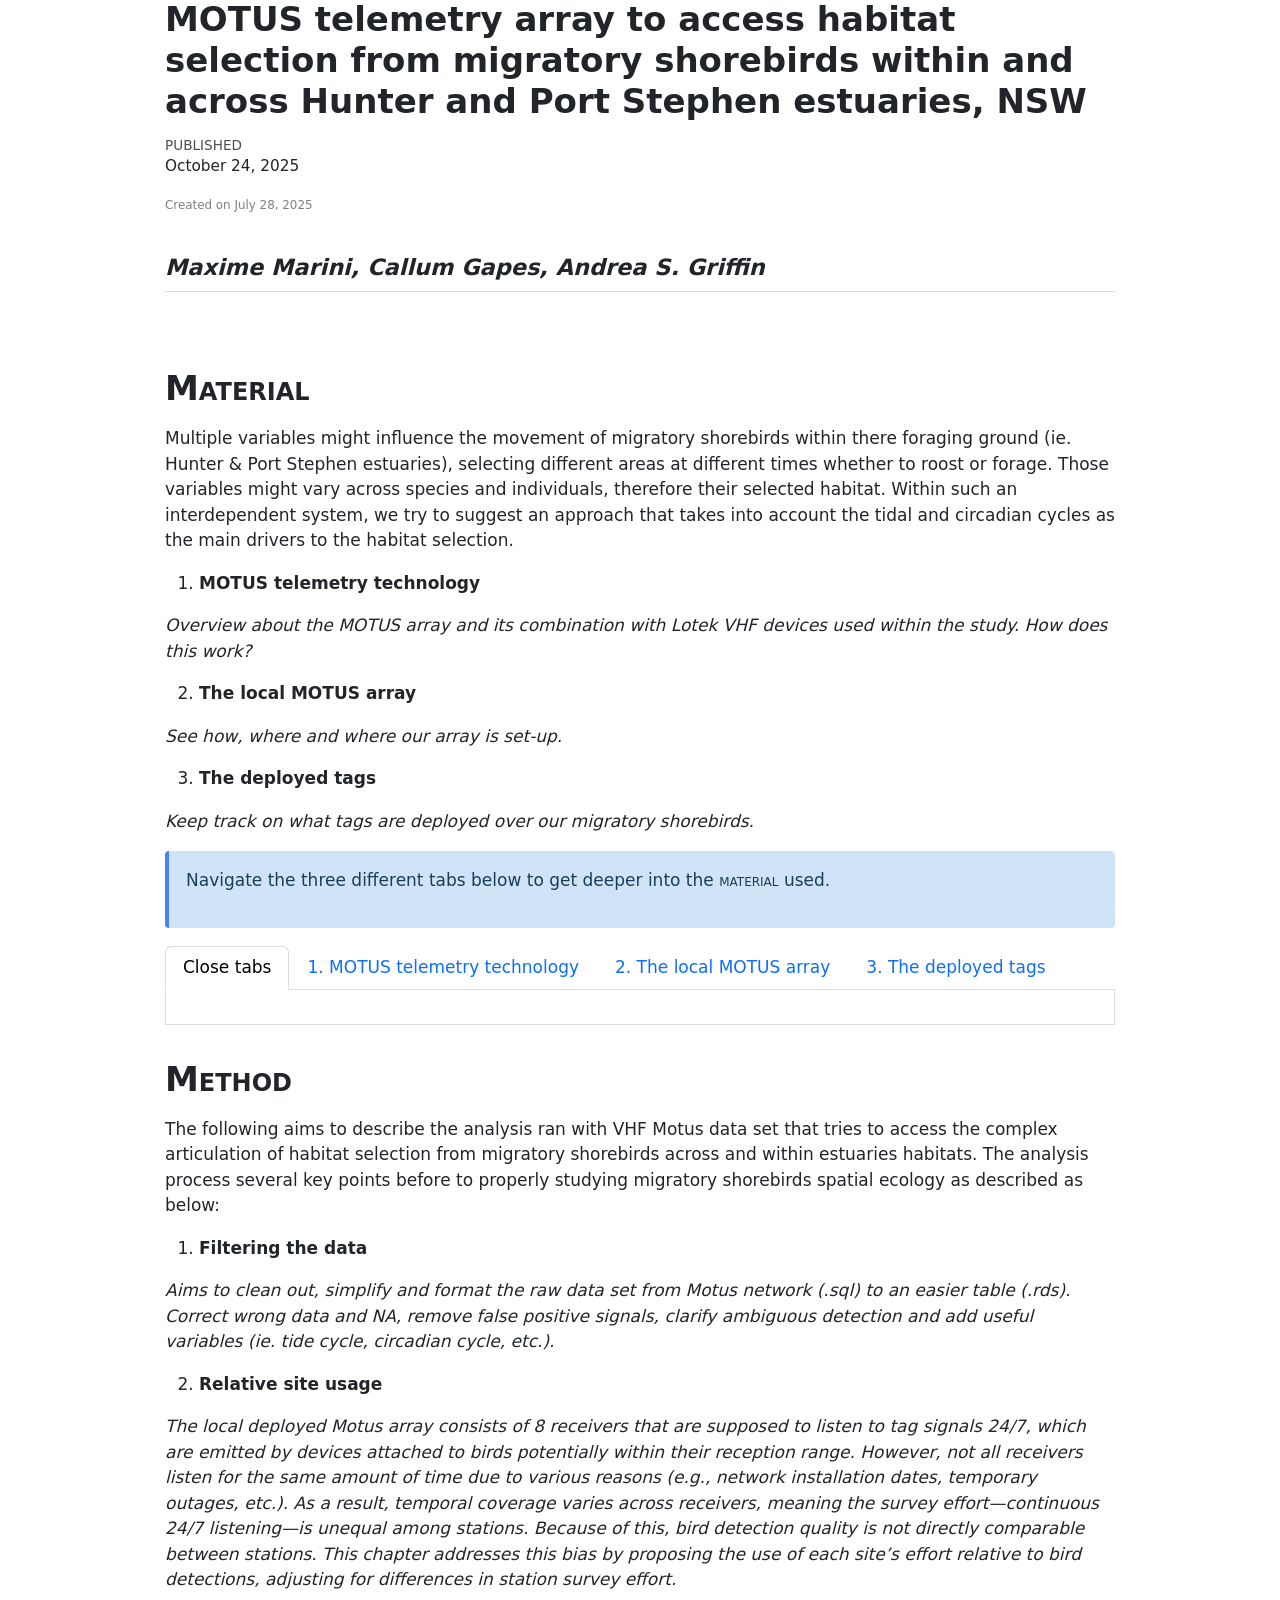
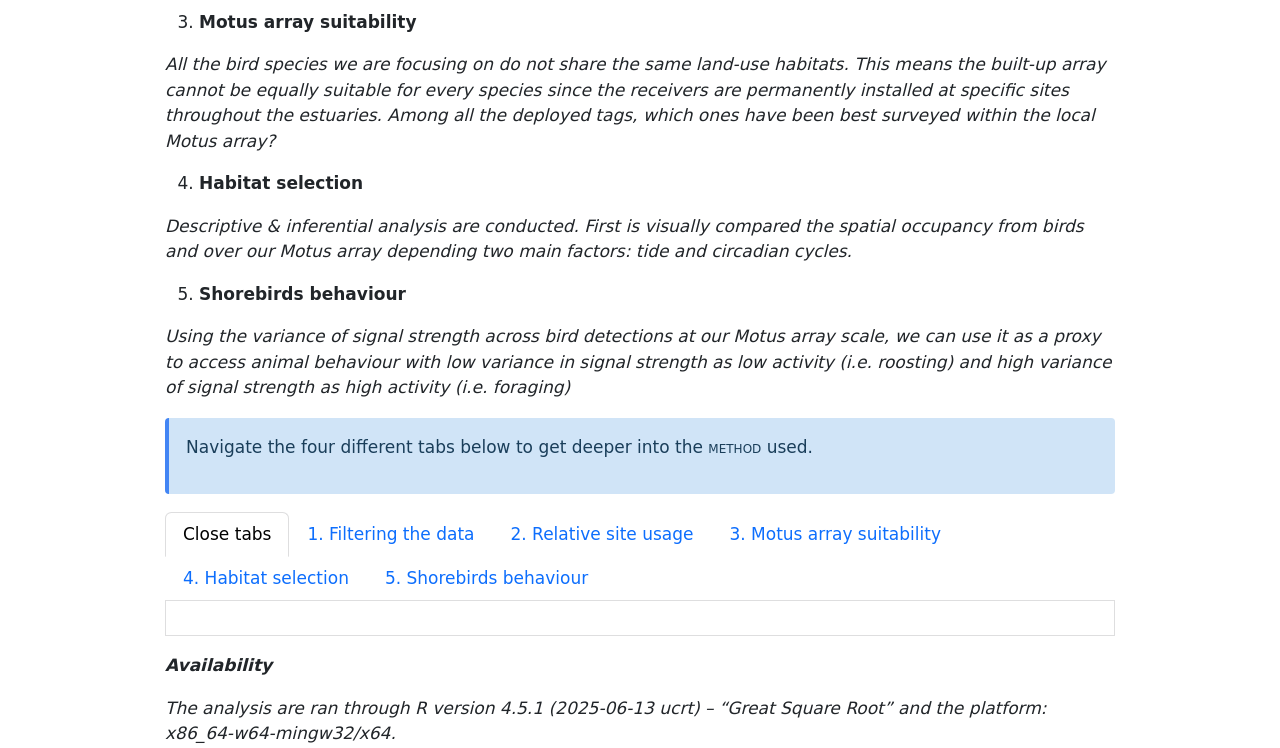
==== commit b0e58869: "update use rate" ====
--- a/docs/index.html
+++ b/docs/index.html
@@ -6,7 +6,7 @@
 
 <meta name="viewport" content="width=device-width, initial-scale=1.0, user-scalable=yes">
 
-<meta name="dcterms.date" content="2025-10-23">
+<meta name="dcterms.date" content="2025-10-24">
 
 <title>MOTUS telemetry array to access habitat selection from migratory shorebirds within and across Hunter and Port Stephen estuaries, NSW</title>
 <style>
@@ -116,7 +116,7 @@
     <div>
     <div class="quarto-title-meta-heading">Published</div>
     <div class="quarto-title-meta-contents">
-      <p class="date">October 23, 2025</p>
+      <p class="date">October 24, 2025</p>
     </div>
   </div>
   
@@ -189,7 +189,7 @@
 <p>Since 2021, we trapped 44 birds, and 42 were released with a MOTUS tag, and potentially detectable across our automated telemetry array. Since then, several species have been monitored, with surveying varying across space and time as reflected by the coverage of our Motus stations (Table 1). Also, we distinguish three classes of automated telemetry monitoring: no detection, under 150 detections and over 150 detections (Table 2).</p>
 <div style="display: flex; flex-direction: column; align-items: center; justify-content: center; min-height: 60vh;">
 <figure class="figure">
-<img src="figures/tide.png" alt="Table 1: Shorebirds species MOTUS monitored within and across the Hunter estuary" style="display: block; margin: auto; width: 90vw; max-width: 950px; height: auto;" class="figure-img">
+<img src="figures/table1.png" alt="Table 1: Shorebirds species MOTUS monitored within and across the Hunter estuary" style="display: block; margin: auto; width: 90vw; max-width: 950px; height: auto;" class="figure-img">
 <figcaption style="text-align: center; margin-top: 0.5em;">
 Table 1: Shorebirds species MOTUS monitored within and across the Hunter estuary
 </figcaption>
@@ -201,8 +201,8 @@
 <p>Find below more information about the captures (i.e.&nbsp;species, marking, banding, date, etc.).</p>
 <div class="cell">
 <div class="cell-output-display">
-<div class="datatables html-widget html-fill-item" id="htmlwidget-9fea5fdb4f2b64ab0537" style="width:100%;height:auto;"></div>
-<script type="application/json" data-for="htmlwidget-9fea5fdb4f2b64ab0537">{"x":{"filter":"none","vertical":false,"extensions":["FixedColumns"],"caption":"<caption>Table 3: Complete details on shorebird captures<\/caption>","data":[["1","2","3","4","5","6","7","8","9","10","11","12","13","14","15","16","17","18","19","20","21","22","23","24","25","26","27","28","29","30","31","32","33","34","35","36","37","38","39","40","41","42","43","44"],[8295752,8295761,7394013,7394014,7394016,7394017,7394015,7394018,7394019,6338804,6338805,8295771,8295772,8295770,10118806,8295773,8295774,8295775,8295776,7394026,7394027,7176824,8295777,8295778,8295779,8295780,8295781,7184271,6318627,6318626,6318617,8295845,6318799,6318618,6318620,6318619,6318621,6318624,6318625,6318623,6318621,6318629,6318630,7394032],["43298","43290","43306","43423","43300","43301","43302","43304","60473","43289","43305","60576","60577","60578","60472","43303","43296","43300","60471","81140","81119","81122","60470","60469","60575","81138","81121","81126","81117","81128","81133","81118","81120","81124","81127","81132","81134","81116","81131","81135","81125","81129","81139","81130"],["Masked Lapwing","Masked Lapwing","Bar-tailed Godwit","Bar-tailed Godwit","Bar-tailed Godwit","Bar-tailed Godwit","Bar-tailed Godwit","Bar-tailed Godwit","Bar-tailed Godwit","Pacific Golden Plover","Pacific Golden Plover","Black-winged Stilt","Black-winged Stilt","Black-winged Stilt","Eastern Curlew","Black-winged Stilt","Black-winged Stilt","Black-winged Stilt","Black-winged Stilt","Bar-tailed Godwit","Bar-tailed Godwit","Bar-tailed Godwit","Red-necked Avocet","Red-necked Avocet","Red-necked Avocet","Red-necked Avocet","Red-necked Avocet","Bar-tailed Godwit","Pacific Golden Plover","Pacific Golden Plover","Pacific Golden Plover","Masked Lapwing","Pacific Golden Plover","Pacific Golden Plover","Pacific Golden Plover","Pacific Golden Plover","Pacific Golden Plover","Pacific Golden Plover","Pacific Golden Plover","Pacific Golden Plover","Pacific Golden Plover","Pacific Golden Plover","Pacific Golden Plover","Bar-tailed Godwit"],["2021-12-19","2022-06-25","2023-02-01","2023-02-01","2023-03-04","2023-03-04","2023-03-04","2023-03-04","2023-03-04","2023-03-04","2023-03-04","2023-03-18","2023-03-18","2023-03-18","2023-03-18","2023-08-29","2023-08-29","2023-08-29","2023-08-29","2023-10-25","2023-10-25","2023-10-25","2023-10-25","2023-10-25","2023-10-25","2023-10-25","2023-10-25","2024-09-02","2024-09-02","2024-09-02","2024-09-29","2024-11-24","2024-11-24","2024-11-24","2024-11-24","2024-11-24","2024-11-24","2025-01-12","2025-01-12","2025-01-12","2025-02-09","2025-02-09","2025-02-09","2025-03-09"],["Vanellus miles","Vanellus miles","Limosa lapponica","Limosa lapponica","Limosa lapponica","Limosa lapponica","Limosa lapponica","Limosa lapponica","Limosa lapponica","Pluvialis fulva","Pluvialis fulva","Himantopus leucocephalus","Himantopus leucocephalus","Himantopus leucocephalus","Numenius madagascariensis","Himantopus leucocephalus","Himantopus leucocephalus","Himantopus leucocephalus","Himantopus leucocephalus","Limosa lapponica","Limosa lapponica","Limosa lapponica","Recurvirostra novaehollandiae","Recurvirostra novaehollandiae","Recurvirostra novaehollandiae","Recurvirostra novaehollandiae","Recurvirostra novaehollandiae","Limosa lapponica","Pluvialis fulva","Pluvialis fulva","Pluvialis fulva","Vanellus miles","Pluvialis fulva","Pluvialis fulva","Pluvialis fulva","Pluvialis fulva","Pluvialis fulva","Pluvialis fulva","Pluvialis fulva","Pluvialis fulva","Pluvialis fulva","Pluvialis fulva","Pluvialis fulva","Limosa lapponica"],["Phoenix Flats","Stockton Sandspit","Stockton Sandspit","Stockton Sandspit","Stockton Sandspit","Stockton Sandspit","Stockton Sandspit","Stockton Sandspit","Stockton Sandspit","Stockton Sandspit","Stockton Sandspit","Stockton Sandspit","Stockton Sandspit","Stockton Sandspit","Stockton Sandspit","Stockton Sandspit","Stockton Sandspit","Stockton Sandspit","Stockton Sandspit","Stockton Sandspit","Stockton Sandspit","Stockton Sandspit","Stockton Sandspit","Stockton Sandspit","Stockton Sandspit","Stockton Sandspit","Stockton Sandspit","Stockton Sandspit","Stockton Sandspit","Stockton Sandspit","Stockton Sandspit","Stockton Sandspit","Stockton Sandspit","Stockton Sandspit","Stockton Sandspit","Stockton Sandspit","Stockton Sandspit","Stockton Sandspit","Stockton Sandspit","Stockton Sandspit","Stockton Sandspit","Stockton Sandspit","Stockton Sandspit","Stockton Sandspit"],["OAA","HAL","EAR","EAS","EAU","EAV","EAT","EAW","EAX","DAC","DAD","HAX","HAY","HAW","AAE","HAZ","HBA","HBB","HBC","EBE","EBH","EBJ","HBD","HCA","HCB","HCC","HCD","EBL","DBN","DBM","DBB","HBS","DAE","DBC","DBE","DBD","DBH","DBK","DBL","DBJ","DBH","DBR","DBS","EBR"],[null,null,"Y","Y","Y","Y","Y","Y","Y","Y","Y","Y","Y","Y","Y","Y","Y","Y","Y",null,"Y","Y","Y","Y","Y","Y","Y","Y","Y","Y","Y","Y","Y","Y","Y","Y","Y","Y","Y","Y","Y","Y","Y","Y"],["Y","Y","Y","Y","Y","Y","Y","Y","Y","Y","Y",null,null,null,"Y","Y","Y","Y","Y","Y","Y","Y","Y","Y","Y","Y","Y","Y","Y","Y","Y","Y","Y","Y","Y","Y","Y","Y","Y","Y","Y","Y","Y","Y"],["Y","Y","Y","Y","Y","Y","Y","Y","Y","Y","Y","Y","Y","Y","Y","Y","Y","Y","Y","Y","Y","Y","Y","Y","Y","Y","Y","Y","Y","Y","Y","Y","Y","Y","Y","Y","Y","Y","Y","Y","Y","Y","Y","Y"],["Teflon harness","Teflon harness","glue","glue","glue","glue","glue","glue","glue","glue","glue","glue","glue","glue","glue","glue","glue","glue","glue","glue","glue","glue","glue","glue","glue","glue","glue","glue","glue","glue","glue","glue","glue","glue","glue","glue","glue","glue","glue","glue","glue","glue","glue","glue"],[8,23,20,12,11,13,14,16,14.1,22,18,6.1,7.1,8.1,13.1,15,5,11,12.1,40,19,22,11.1,10.1,15.1,38,21,26,17,28,33,18,20,24,27,32,34,16,31,35,25,29,39,30],["Y","Y","Y","Y","Y","Y","Y","Y","Y","Y","Y","Y","Y","Y","Y","Y","Y","Y","Y","Y","Y","Y","Y","Y","Y","Y","Y","Y","Y","Y","Y","Y","Y","Y","Y","Y","Y","Y","Y","Y","Y","Y","Y","Y"],["Y","Y","Y","Y","Y","Y","Y","Y","Y","Y","Y","Y","Y","Y","Y","Y","Y","Y","Y","Y","Y","Y","Y","Y","Y","Y","Y","Y","Y","Y","Y","Y","Y","Y","Y","Y","Y","Y","Y","Y","Y","Y","Y","Y"],["N","Y","Y","Y",null,"Y","Y","Y","Y","Y","N","N","Y","Y","Y","Y","Y","N","Y","Y","Y","Y","Y","Y","Y","Y","Y",null,null,null,"N",null,null,null,null,null,null,null,null,null,null,null,null,"Y"],[null,null,null,null,null,null,null,null,null,null,null,null,null,null,null,null,null,null,null,null,null,null,null,null,null,null,null,null,null,null,null,null,"Y",null,null,null,null,null,null,null,"Y",null,null,null],[null,null,null,null,"Y",null,null,null,null,null,null,null,null,null,null,null,null,null,null,null,null,null,null,null,null,null,null,null,null,null,null,null,null,null,null,null,null,null,null,null,null,null,null,null],[null,null,null,null,null,null,null,null,null,null,null,null,null,null,null,null,null,null,null,null,null,null,null,null,null,null,null,null,null,null,null,null,null,null,null,null,null,null,null,null,"Y",null,null,null],[null,null,null,null,null,null,null,null,null,null,null,null,null,null,null,null,null,null,null,null,null,null,null,null,null,null,null,null,null,null,null,null,null,null,null,null,null,null,null,null,null,null,null,null],["Judy Little","Mattea Taylor","Judy Little","Louise Williams","Tom Clarke","Louis O'Neill","Judy Little","Rob Kyte","Greg Little","Greg Little","Tom Clarke","Judy Little","Greg Little","Louis O'Neill","Judy Little","Greg Little","Drew Garnett","Sophie Poole","Rob Kyte","Louise Williams","Tom Clarke","Judy Little","Tom Clarke","Mattea Taylor","Andrea Griffin","Tom Clarke","Andrea Griffin","Christophe Tourenq","Andrea Griffin","Andrea Griffin","Greg Little","Drew Garnett","Drew Garnett","Christohe Tourenq","Sophie Poole","Christohe Tourenq","Drew Garnett","Padrick Anderson","Prasad","Drew Garnett","Christophe Tourenq","Judy Little","Andrea Griffin","Andrea Griffin"],[null,null,null,null,"Euthanised",null,null,null,null,null,null,null,null,null,null,null,null,null,null,null,null,null,null,null,null,null,null,null,null,null,null,null,"RETRAP?",null,null,null,null,null,null,null,"RETRAP - lost transmitter from November. New transmitter attached.",null,null,null]],"container":"<table class=\"display\">\n  <thead>\n    <tr>\n      <th> <\/th>\n      <th>Band.ID<\/th>\n      <th>motusTagID<\/th>\n      <th>Species<\/th>\n      <th>DateAUS.Trap<\/th>\n      <th>Scientific<\/th>\n      <th>Location<\/th>\n      <th>Flag<\/th>\n      <th>Blood.<\/th>\n      <th>Feathers.<\/th>\n      <th>Radio.tag.<\/th>\n      <th>Tag.adhesion.method<\/th>\n      <th>Manufacturer.s.ID<\/th>\n      <th>A.2021.107.metals<\/th>\n      <th>A.2019.919.radio.tags<\/th>\n      <th>Resighted.<\/th>\n      <th>Retrapped.<\/th>\n      <th>Euthanised.<\/th>\n      <th>Retagged.<\/th>\n      <th>Pre.released.<\/th>\n      <th>Bander<\/th>\n      <th>Notes<\/th>\n    <\/tr>\n  <\/thead>\n<\/table>","options":{"scrollX":true,"pageLength":10,"fixedColumns":{"leftColumns":2},"columnDefs":[{"className":"dt-right","targets":[1,12]},{"orderable":false,"targets":0},{"name":" ","targets":0},{"name":"Band.ID","targets":1},{"name":"motusTagID","targets":2},{"name":"Species","targets":3},{"name":"DateAUS.Trap","targets":4},{"name":"Scientific","targets":5},{"name":"Location","targets":6},{"name":"Flag","targets":7},{"name":"Blood.","targets":8},{"name":"Feathers.","targets":9},{"name":"Radio.tag.","targets":10},{"name":"Tag.adhesion.method","targets":11},{"name":"Manufacturer.s.ID","targets":12},{"name":"A.2021.107.metals","targets":13},{"name":"A.2019.919.radio.tags","targets":14},{"name":"Resighted.","targets":15},{"name":"Retrapped.","targets":16},{"name":"Euthanised.","targets":17},{"name":"Retagged.","targets":18},{"name":"Pre.released.","targets":19},{"name":"Bander","targets":20},{"name":"Notes","targets":21}],"order":[],"autoWidth":false,"orderClasses":false,"rowCallback":"function(row, data, displayNum, displayIndex, dataIndex) {\nvar value=data[1]; $(this.api().cell(row, 1).node()).css({'font-weight':'bold'});\nvar value=data[2]; $(this.api().cell(row, 2).node()).css({'font-weight':'bold'});\nvar value=data[4]; $(this.api().cell(row, 4).node()).css({'font-weight':'bold','color':'#808080'});\nvar value=data[6]; $(this.api().cell(row, 6).node()).css({'font-weight':'bold','color':'#808080'});\n}"}},"evals":["options.rowCallback"],"jsHooks":[]}</script>
+<div class="datatables html-widget html-fill-item" id="htmlwidget-e70f21d92c30afe3e1bd" style="width:100%;height:auto;"></div>
+<script type="application/json" data-for="htmlwidget-e70f21d92c30afe3e1bd">{"x":{"filter":"none","vertical":false,"extensions":["FixedColumns"],"caption":"<caption>Table 3: Complete details on shorebird captures<\/caption>","data":[["1","2","3","4","5","6","7","8","9","10","11","12","13","14","15","16","17","18","19","20","21","22","23","24","25","26","27","28","29","30","31","32","33","34","35","36","37","38","39","40","41","42","43","44"],[8295752,8295761,7394013,7394014,7394016,7394017,7394015,7394018,7394019,6338804,6338805,8295771,8295772,8295770,10118806,8295773,8295774,8295775,8295776,7394026,7394027,7176824,8295777,8295778,8295779,8295780,8295781,7184271,6318627,6318626,6318617,8295845,6318799,6318618,6318620,6318619,6318621,6318624,6318625,6318623,6318621,6318629,6318630,7394032],["43298","43290","43306","43423","43300","43301","43302","43304","60473","43289","43305","60576","60577","60578","60472","43303","43296","43300","60471","81140","81119","81122","60470","60469","60575","81138","81121","81126","81117","81128","81133","81118","81120","81124","81127","81132","81134","81116","81131","81135","81125","81129","81139","81130"],["Masked Lapwing","Masked Lapwing","Bar-tailed Godwit","Bar-tailed Godwit","Bar-tailed Godwit","Bar-tailed Godwit","Bar-tailed Godwit","Bar-tailed Godwit","Bar-tailed Godwit","Pacific Golden Plover","Pacific Golden Plover","Black-winged Stilt","Black-winged Stilt","Black-winged Stilt","Eastern Curlew","Black-winged Stilt","Black-winged Stilt","Black-winged Stilt","Black-winged Stilt","Bar-tailed Godwit","Bar-tailed Godwit","Bar-tailed Godwit","Red-necked Avocet","Red-necked Avocet","Red-necked Avocet","Red-necked Avocet","Red-necked Avocet","Bar-tailed Godwit","Pacific Golden Plover","Pacific Golden Plover","Pacific Golden Plover","Masked Lapwing","Pacific Golden Plover","Pacific Golden Plover","Pacific Golden Plover","Pacific Golden Plover","Pacific Golden Plover","Pacific Golden Plover","Pacific Golden Plover","Pacific Golden Plover","Pacific Golden Plover","Pacific Golden Plover","Pacific Golden Plover","Bar-tailed Godwit"],["2021-12-19","2022-06-25","2023-02-01","2023-02-01","2023-03-04","2023-03-04","2023-03-04","2023-03-04","2023-03-04","2023-03-04","2023-03-04","2023-03-18","2023-03-18","2023-03-18","2023-03-18","2023-08-29","2023-08-29","2023-08-29","2023-08-29","2023-10-25","2023-10-25","2023-10-25","2023-10-25","2023-10-25","2023-10-25","2023-10-25","2023-10-25","2024-09-02","2024-09-02","2024-09-02","2024-09-29","2024-11-24","2024-11-24","2024-11-24","2024-11-24","2024-11-24","2024-11-24","2025-01-12","2025-01-12","2025-01-12","2025-02-09","2025-02-09","2025-02-09","2025-03-09"],["Vanellus miles","Vanellus miles","Limosa lapponica","Limosa lapponica","Limosa lapponica","Limosa lapponica","Limosa lapponica","Limosa lapponica","Limosa lapponica","Pluvialis fulva","Pluvialis fulva","Himantopus leucocephalus","Himantopus leucocephalus","Himantopus leucocephalus","Numenius madagascariensis","Himantopus leucocephalus","Himantopus leucocephalus","Himantopus leucocephalus","Himantopus leucocephalus","Limosa lapponica","Limosa lapponica","Limosa lapponica","Recurvirostra novaehollandiae","Recurvirostra novaehollandiae","Recurvirostra novaehollandiae","Recurvirostra novaehollandiae","Recurvirostra novaehollandiae","Limosa lapponica","Pluvialis fulva","Pluvialis fulva","Pluvialis fulva","Vanellus miles","Pluvialis fulva","Pluvialis fulva","Pluvialis fulva","Pluvialis fulva","Pluvialis fulva","Pluvialis fulva","Pluvialis fulva","Pluvialis fulva","Pluvialis fulva","Pluvialis fulva","Pluvialis fulva","Limosa lapponica"],["Phoenix Flats","Stockton Sandspit","Stockton Sandspit","Stockton Sandspit","Stockton Sandspit","Stockton Sandspit","Stockton Sandspit","Stockton Sandspit","Stockton Sandspit","Stockton Sandspit","Stockton Sandspit","Stockton Sandspit","Stockton Sandspit","Stockton Sandspit","Stockton Sandspit","Stockton Sandspit","Stockton Sandspit","Stockton Sandspit","Stockton Sandspit","Stockton Sandspit","Stockton Sandspit","Stockton Sandspit","Stockton Sandspit","Stockton Sandspit","Stockton Sandspit","Stockton Sandspit","Stockton Sandspit","Stockton Sandspit","Stockton Sandspit","Stockton Sandspit","Stockton Sandspit","Stockton Sandspit","Stockton Sandspit","Stockton Sandspit","Stockton Sandspit","Stockton Sandspit","Stockton Sandspit","Stockton Sandspit","Stockton Sandspit","Stockton Sandspit","Stockton Sandspit","Stockton Sandspit","Stockton Sandspit","Stockton Sandspit"],["OAA","HAL","EAR","EAS","EAU","EAV","EAT","EAW","EAX","DAC","DAD","HAX","HAY","HAW","AAE","HAZ","HBA","HBB","HBC","EBE","EBH","EBJ","HBD","HCA","HCB","HCC","HCD","EBL","DBN","DBM","DBB","HBS","DAE","DBC","DBE","DBD","DBH","DBK","DBL","DBJ","DBH","DBR","DBS","EBR"],[null,null,"Y","Y","Y","Y","Y","Y","Y","Y","Y","Y","Y","Y","Y","Y","Y","Y","Y",null,"Y","Y","Y","Y","Y","Y","Y","Y","Y","Y","Y","Y","Y","Y","Y","Y","Y","Y","Y","Y","Y","Y","Y","Y"],["Y","Y","Y","Y","Y","Y","Y","Y","Y","Y","Y",null,null,null,"Y","Y","Y","Y","Y","Y","Y","Y","Y","Y","Y","Y","Y","Y","Y","Y","Y","Y","Y","Y","Y","Y","Y","Y","Y","Y","Y","Y","Y","Y"],["Y","Y","Y","Y","Y","Y","Y","Y","Y","Y","Y","Y","Y","Y","Y","Y","Y","Y","Y","Y","Y","Y","Y","Y","Y","Y","Y","Y","Y","Y","Y","Y","Y","Y","Y","Y","Y","Y","Y","Y","Y","Y","Y","Y"],["Teflon harness","Teflon harness","glue","glue","glue","glue","glue","glue","glue","glue","glue","glue","glue","glue","glue","glue","glue","glue","glue","glue","glue","glue","glue","glue","glue","glue","glue","glue","glue","glue","glue","glue","glue","glue","glue","glue","glue","glue","glue","glue","glue","glue","glue","glue"],[8,23,20,12,11,13,14,16,14.1,22,18,6.1,7.1,8.1,13.1,15,5,11,12.1,40,19,22,11.1,10.1,15.1,38,21,26,17,28,33,18,20,24,27,32,34,16,31,35,25,29,39,30],["Y","Y","Y","Y","Y","Y","Y","Y","Y","Y","Y","Y","Y","Y","Y","Y","Y","Y","Y","Y","Y","Y","Y","Y","Y","Y","Y","Y","Y","Y","Y","Y","Y","Y","Y","Y","Y","Y","Y","Y","Y","Y","Y","Y"],["Y","Y","Y","Y","Y","Y","Y","Y","Y","Y","Y","Y","Y","Y","Y","Y","Y","Y","Y","Y","Y","Y","Y","Y","Y","Y","Y","Y","Y","Y","Y","Y","Y","Y","Y","Y","Y","Y","Y","Y","Y","Y","Y","Y"],["N","Y","Y","Y",null,"Y","Y","Y","Y","Y","N","N","Y","Y","Y","Y","Y","N","Y","Y","Y","Y","Y","Y","Y","Y","Y",null,null,null,"N",null,null,null,null,null,null,null,null,null,null,null,null,"Y"],[null,null,null,null,null,null,null,null,null,null,null,null,null,null,null,null,null,null,null,null,null,null,null,null,null,null,null,null,null,null,null,null,"Y",null,null,null,null,null,null,null,"Y",null,null,null],[null,null,null,null,"Y",null,null,null,null,null,null,null,null,null,null,null,null,null,null,null,null,null,null,null,null,null,null,null,null,null,null,null,null,null,null,null,null,null,null,null,null,null,null,null],[null,null,null,null,null,null,null,null,null,null,null,null,null,null,null,null,null,null,null,null,null,null,null,null,null,null,null,null,null,null,null,null,null,null,null,null,null,null,null,null,"Y",null,null,null],[null,null,null,null,null,null,null,null,null,null,null,null,null,null,null,null,null,null,null,null,null,null,null,null,null,null,null,null,null,null,null,null,null,null,null,null,null,null,null,null,null,null,null,null],["Judy Little","Mattea Taylor","Judy Little","Louise Williams","Tom Clarke","Louis O'Neill","Judy Little","Rob Kyte","Greg Little","Greg Little","Tom Clarke","Judy Little","Greg Little","Louis O'Neill","Judy Little","Greg Little","Drew Garnett","Sophie Poole","Rob Kyte","Louise Williams","Tom Clarke","Judy Little","Tom Clarke","Mattea Taylor","Andrea Griffin","Tom Clarke","Andrea Griffin","Christophe Tourenq","Andrea Griffin","Andrea Griffin","Greg Little","Drew Garnett","Drew Garnett","Christohe Tourenq","Sophie Poole","Christohe Tourenq","Drew Garnett","Padrick Anderson","Prasad","Drew Garnett","Christophe Tourenq","Judy Little","Andrea Griffin","Andrea Griffin"],[null,null,null,null,"Euthanised",null,null,null,null,null,null,null,null,null,null,null,null,null,null,null,null,null,null,null,null,null,null,null,null,null,null,null,"RETRAP?",null,null,null,null,null,null,null,"RETRAP - lost transmitter from November. New transmitter attached.",null,null,null]],"container":"<table class=\"display\">\n  <thead>\n    <tr>\n      <th> <\/th>\n      <th>Band.ID<\/th>\n      <th>motusTagID<\/th>\n      <th>Species<\/th>\n      <th>DateAUS.Trap<\/th>\n      <th>Scientific<\/th>\n      <th>Location<\/th>\n      <th>Flag<\/th>\n      <th>Blood.<\/th>\n      <th>Feathers.<\/th>\n      <th>Radio.tag.<\/th>\n      <th>Tag.adhesion.method<\/th>\n      <th>Manufacturer.s.ID<\/th>\n      <th>A.2021.107.metals<\/th>\n      <th>A.2019.919.radio.tags<\/th>\n      <th>Resighted.<\/th>\n      <th>Retrapped.<\/th>\n      <th>Euthanised.<\/th>\n      <th>Retagged.<\/th>\n      <th>Pre.released.<\/th>\n      <th>Bander<\/th>\n      <th>Notes<\/th>\n    <\/tr>\n  <\/thead>\n<\/table>","options":{"scrollX":true,"pageLength":10,"fixedColumns":{"leftColumns":2},"columnDefs":[{"className":"dt-right","targets":[1,12]},{"orderable":false,"targets":0},{"name":" ","targets":0},{"name":"Band.ID","targets":1},{"name":"motusTagID","targets":2},{"name":"Species","targets":3},{"name":"DateAUS.Trap","targets":4},{"name":"Scientific","targets":5},{"name":"Location","targets":6},{"name":"Flag","targets":7},{"name":"Blood.","targets":8},{"name":"Feathers.","targets":9},{"name":"Radio.tag.","targets":10},{"name":"Tag.adhesion.method","targets":11},{"name":"Manufacturer.s.ID","targets":12},{"name":"A.2021.107.metals","targets":13},{"name":"A.2019.919.radio.tags","targets":14},{"name":"Resighted.","targets":15},{"name":"Retrapped.","targets":16},{"name":"Euthanised.","targets":17},{"name":"Retagged.","targets":18},{"name":"Pre.released.","targets":19},{"name":"Bander","targets":20},{"name":"Notes","targets":21}],"order":[],"autoWidth":false,"orderClasses":false,"rowCallback":"function(row, data, displayNum, displayIndex, dataIndex) {\nvar value=data[1]; $(this.api().cell(row, 1).node()).css({'font-weight':'bold'});\nvar value=data[2]; $(this.api().cell(row, 2).node()).css({'font-weight':'bold'});\nvar value=data[4]; $(this.api().cell(row, 4).node()).css({'font-weight':'bold','color':'#808080'});\nvar value=data[6]; $(this.api().cell(row, 6).node()).css({'font-weight':'bold','color':'#808080'});\n}"}},"evals":["options.rowCallback"],"jsHooks":[]}</script>
 </div>
 </div>
 </section>
@@ -210,8 +210,8 @@
 <h3 data-anchor-id="detected">Detected birds</h3>
 <div class="cell">
 <div class="cell-output-display">
-<div class="datatables html-widget html-fill-item" id="htmlwidget-2f91dc043210f8182dac" style="width:100%;height:auto;"></div>
-<script type="application/json" data-for="htmlwidget-2f91dc043210f8182dac">{"x":{"filter":"none","vertical":false,"extensions":["FixedColumns"],"caption":"<caption>Table 4: Details on detected birds<\/caption>","data":[["1","2","3","4","5","6","7","8","9","10","11","12","13","14","15","16","17","18","19","20","21","22","23","24","25","26","27","28","29","30","31","32"],[8,52,83,106,58935,309519,72053,6840,106145,5739,396743,23244,28319,8791,11887,38555,46965,81023,40848,280581,99,11189,21236,152580,55881,49100,52769,3542,20180,455014,19634,22844],[7394014,7394017,7394018,7394019,8295772,8295770,10118806,8295773,8295774,8295775,8295776,7394026,7394027,7176824,8295778,8295780,8295781,6318627,6318626,6318617,8295845,6318799,6318618,6318620,6318619,6318621,6318624,6318625,6318621,6318629,6318630,7394032],["43423","43301","43304","60473","60577","60578","60472","43303","43296","43300","60471","81140","81119","81122","60469","81138","81121","81117","81128","81133","81118","81120","81124","81127","81132","81134","81116","81131","81125","81129","81139","81130"],["Bar-tailed Godwit","Bar-tailed Godwit","Bar-tailed Godwit","Bar-tailed Godwit","Black-winged Stilt","Black-winged Stilt","Eastern Curlew","Black-winged Stilt","Black-winged Stilt","Black-winged Stilt","Black-winged Stilt","Bar-tailed Godwit","Bar-tailed Godwit","Bar-tailed Godwit","Red-necked Avocet","Red-necked Avocet","Red-necked Avocet","Pacific Golden Plover","Pacific Golden Plover","Pacific Golden Plover","Masked Lapwing","Pacific Golden Plover","Pacific Golden Plover","Pacific Golden Plover","Pacific Golden Plover","Pacific Golden Plover","Pacific Golden Plover","Pacific Golden Plover","Pacific Golden Plover","Pacific Golden Plover","Pacific Golden Plover","Bar-tailed Godwit"],["2023-02-01","2023-03-04","2023-03-04","2023-03-04","2023-03-18","2023-03-18","2023-03-18","2023-08-29","2023-08-29","2023-08-29","2023-08-29","2023-10-25","2023-10-25","2023-10-25","2023-10-25","2023-10-25","2023-10-25","2024-09-02","2024-09-02","2024-09-29","2024-11-24","2024-11-24","2024-11-24","2024-11-24","2024-11-24","2024-11-24","2025-01-12","2025-01-12","2025-02-09","2025-02-09","2025-02-09","2025-03-09"],["2023-09-18","2023-03-24","2023-03-27","2023-03-26","2023-03-26","2023-03-20","2023-03-25","2023-08-29","2023-08-30","2023-08-29","2023-08-29","2023-10-25","2023-10-25","2023-10-25","2023-10-25","2023-10-25","2023-10-25","2025-02-09","2025-02-09","2024-09-29","2024-11-30","2024-11-24","2024-11-24","2024-11-25","2024-11-24","2024-11-25","2025-01-12","2025-01-13","2024-11-25","2025-02-11","2025-02-12","2025-03-09"],["2023-10-13","2023-03-28","2023-04-06","2023-10-28","2023-11-09","2025-01-09","2023-04-23","2023-09-15","2023-10-10","2023-08-31","2023-11-29","2025-02-17","2023-11-04","2023-10-27","2023-10-31","2023-11-22","2023-11-22","2025-03-07","2025-03-19","2024-11-28","2024-12-24","2025-01-08","2025-01-30","2025-01-19","2024-12-08","2025-03-13","2025-04-05","2025-01-28","2025-03-13","2025-05-03","2025-04-15","2025-04-02"],["Limosa lapponica","Limosa lapponica","Limosa lapponica","Limosa lapponica","Himantopus leucocephalus","Himantopus leucocephalus","Numenius madagascariensis","Himantopus leucocephalus","Himantopus leucocephalus","Himantopus leucocephalus","Himantopus leucocephalus","Limosa lapponica","Limosa lapponica","Limosa lapponica","Recurvirostra novaehollandiae","Recurvirostra novaehollandiae","Recurvirostra novaehollandiae","Pluvialis fulva","Pluvialis fulva","Pluvialis fulva","Vanellus miles","Pluvialis fulva","Pluvialis fulva","Pluvialis fulva","Pluvialis fulva","Pluvialis fulva","Pluvialis fulva","Pluvialis fulva","Pluvialis fulva","Pluvialis fulva","Pluvialis fulva","Limosa lapponica"],["Stockton Sandspit","Stockton Sandspit","Stockton Sandspit","Stockton Sandspit","Stockton Sandspit","Stockton Sandspit","Stockton Sandspit","Stockton Sandspit","Stockton Sandspit","Stockton Sandspit","Stockton Sandspit","Stockton Sandspit","Stockton Sandspit","Stockton Sandspit","Stockton Sandspit","Stockton Sandspit","Stockton Sandspit","Stockton Sandspit","Stockton Sandspit","Stockton Sandspit","Stockton Sandspit","Stockton Sandspit","Stockton Sandspit","Stockton Sandspit","Stockton Sandspit","Stockton Sandspit","Stockton Sandspit","Stockton Sandspit","Stockton Sandspit","Stockton Sandspit","Stockton Sandspit","Stockton Sandspit"],["EAS","EAV","EAW","EAX","HAY","HAW","AAE","HAZ","HBA","HBB","HBC","EBE","EBH","EBJ","HCA","HCC","HCD","DBN","DBM","DBB","HBS","DAE","DBC","DBE","DBD","DBH","DBK","DBL","DBH","DBR","DBS","EBR"],["Y","Y","Y","Y","Y","Y","Y","Y","Y","Y","Y",null,"Y","Y","Y","Y","Y","Y","Y","Y","Y","Y","Y","Y","Y","Y","Y","Y","Y","Y","Y","Y"],["Y","Y","Y","Y",null,null,"Y","Y","Y","Y","Y","Y","Y","Y","Y","Y","Y","Y","Y","Y","Y","Y","Y","Y","Y","Y","Y","Y","Y","Y","Y","Y"],["Y","Y","Y","Y","Y","Y","Y","Y","Y","Y","Y","Y","Y","Y","Y","Y","Y","Y","Y","Y","Y","Y","Y","Y","Y","Y","Y","Y","Y","Y","Y","Y"],["glue","glue","glue","glue","glue","glue","glue","glue","glue","glue","glue","glue","glue","glue","glue","glue","glue","glue","glue","glue","glue","glue","glue","glue","glue","glue","glue","glue","glue","glue","glue","glue"],[12,13,16,14.1,7.1,8.1,13.1,15,5,11,12.1,40,19,22,10.1,38,21,17,28,33,18,20,24,27,32,34,16,31,25,29,39,30],["Y","Y","Y","Y","Y","Y","Y","Y","Y","Y","Y","Y","Y","Y","Y","Y","Y","Y","Y","Y","Y","Y","Y","Y","Y","Y","Y","Y","Y","Y","Y","Y"],["Y","Y","Y","Y","Y","Y","Y","Y","Y","Y","Y","Y","Y","Y","Y","Y","Y","Y","Y","Y","Y","Y","Y","Y","Y","Y","Y","Y","Y","Y","Y","Y"],["Y","Y","Y","Y","Y","Y","Y","Y","Y","N","Y","Y","Y","Y","Y","Y","Y",null,null,"N",null,null,null,null,null,null,null,null,null,null,null,"Y"],[null,null,null,null,null,null,null,null,null,null,null,null,null,null,null,null,null,null,null,null,null,"Y",null,null,null,null,null,null,"Y",null,null,null],[null,null,null,null,null,null,null,null,null,null,null,null,null,null,null,null,null,null,null,null,null,null,null,null,null,null,null,null,null,null,null,null],[null,null,null,null,null,null,null,null,null,null,null,null,null,null,null,null,null,null,null,null,null,null,null,null,null,null,null,null,"Y",null,null,null],[null,null,null,null,null,null,null,null,null,null,null,null,null,null,null,null,null,null,null,null,null,null,null,null,null,null,null,null,null,null,null,null],["Louise Williams","Louis O'Neill","Rob Kyte","Greg Little","Greg Little","Louis O'Neill","Judy Little","Greg Little","Drew Garnett","Sophie Poole","Rob Kyte","Louise Williams","Tom Clarke","Judy Little","Mattea Taylor","Tom Clarke","Andrea Griffin","Andrea Griffin","Andrea Griffin","Greg Little","Drew Garnett","Drew Garnett","Christohe Tourenq","Sophie Poole","Christohe Tourenq","Drew Garnett","Padrick Anderson","Prasad","Christophe Tourenq","Judy Little","Andrea Griffin","Andrea Griffin"],[null,null,null,null,null,null,null,null,null,null,null,null,null,null,null,null,null,null,null,null,null,"RETRAP?",null,null,null,null,null,null,"RETRAP - lost transmitter from November. New transmitter attached.",null,null,null]],"container":"<table class=\"display\">\n  <thead>\n    <tr>\n      <th> <\/th>\n      <th>Detections<\/th>\n      <th>Band.ID<\/th>\n      <th>motusTagID<\/th>\n      <th>Species<\/th>\n      <th>DateAUS.Trap<\/th>\n      <th>first_detect<\/th>\n      <th>last_detect<\/th>\n      <th>Scientific<\/th>\n      <th>Location<\/th>\n      <th>Flag<\/th>\n      <th>Blood.<\/th>\n      <th>Feathers.<\/th>\n      <th>Radio.tag.<\/th>\n      <th>Tag.adhesion.method<\/th>\n      <th>Manufacturer.s.ID<\/th>\n      <th>A.2021.107.metals<\/th>\n      <th>A.2019.919.radio.tags<\/th>\n      <th>Resighted.<\/th>\n      <th>Retrapped.<\/th>\n      <th>Euthanised.<\/th>\n      <th>Retagged.<\/th>\n      <th>Pre.released.<\/th>\n      <th>Bander<\/th>\n      <th>Notes<\/th>\n    <\/tr>\n  <\/thead>\n<\/table>","options":{"scrollX":true,"pageLength":10,"fixedColumns":{"leftColumns":3},"columnDefs":[{"className":"dt-right","targets":[1,2,15]},{"orderable":false,"targets":0},{"name":" ","targets":0},{"name":"Detections","targets":1},{"name":"Band.ID","targets":2},{"name":"motusTagID","targets":3},{"name":"Species","targets":4},{"name":"DateAUS.Trap","targets":5},{"name":"first_detect","targets":6},{"name":"last_detect","targets":7},{"name":"Scientific","targets":8},{"name":"Location","targets":9},{"name":"Flag","targets":10},{"name":"Blood.","targets":11},{"name":"Feathers.","targets":12},{"name":"Radio.tag.","targets":13},{"name":"Tag.adhesion.method","targets":14},{"name":"Manufacturer.s.ID","targets":15},{"name":"A.2021.107.metals","targets":16},{"name":"A.2019.919.radio.tags","targets":17},{"name":"Resighted.","targets":18},{"name":"Retrapped.","targets":19},{"name":"Euthanised.","targets":20},{"name":"Retagged.","targets":21},{"name":"Pre.released.","targets":22},{"name":"Bander","targets":23},{"name":"Notes","targets":24}],"order":[],"autoWidth":false,"orderClasses":false,"rowCallback":"function(row, data, displayNum, displayIndex, dataIndex) {\nvar value=data[2]; $(this.api().cell(row, 2).node()).css({'font-weight':'bold'});\nvar value=data[3]; $(this.api().cell(row, 3).node()).css({'font-weight':'bold'});\nvar value=data[1]; $(this.api().cell(row, 1).node()).css({'font-weight':'bold','color':'#808080'});\nvar value=data[5]; $(this.api().cell(row, 5).node()).css({'font-weight':'bold','color':'#808080'});\nvar value=data[9]; $(this.api().cell(row, 9).node()).css({'font-weight':'bold','color':'#808080'});\n}"}},"evals":["options.rowCallback"],"jsHooks":[]}</script>
+<div class="datatables html-widget html-fill-item" id="htmlwidget-1788f06f0f81a18193c8" style="width:100%;height:auto;"></div>
+<script type="application/json" data-for="htmlwidget-1788f06f0f81a18193c8">{"x":{"filter":"none","vertical":false,"extensions":["FixedColumns"],"caption":"<caption>Table 4: Details on detected birds<\/caption>","data":[["1","2","3","4","5","6","7","8","9","10","11","12","13","14","15","16","17","18","19","20","21","22","23","24","25","26","27","28","29","30","31","32"],[8,52,83,106,58935,309519,72053,6840,106145,5739,396743,23244,28319,8791,11887,38555,46965,81023,40848,280581,99,11189,21236,152580,55881,49100,52769,3542,20180,455014,19634,22844],[7394014,7394017,7394018,7394019,8295772,8295770,10118806,8295773,8295774,8295775,8295776,7394026,7394027,7176824,8295778,8295780,8295781,6318627,6318626,6318617,8295845,6318799,6318618,6318620,6318619,6318621,6318624,6318625,6318621,6318629,6318630,7394032],["43423","43301","43304","60473","60577","60578","60472","43303","43296","43300","60471","81140","81119","81122","60469","81138","81121","81117","81128","81133","81118","81120","81124","81127","81132","81134","81116","81131","81125","81129","81139","81130"],["Bar-tailed Godwit","Bar-tailed Godwit","Bar-tailed Godwit","Bar-tailed Godwit","Black-winged Stilt","Black-winged Stilt","Eastern Curlew","Black-winged Stilt","Black-winged Stilt","Black-winged Stilt","Black-winged Stilt","Bar-tailed Godwit","Bar-tailed Godwit","Bar-tailed Godwit","Red-necked Avocet","Red-necked Avocet","Red-necked Avocet","Pacific Golden Plover","Pacific Golden Plover","Pacific Golden Plover","Masked Lapwing","Pacific Golden Plover","Pacific Golden Plover","Pacific Golden Plover","Pacific Golden Plover","Pacific Golden Plover","Pacific Golden Plover","Pacific Golden Plover","Pacific Golden Plover","Pacific Golden Plover","Pacific Golden Plover","Bar-tailed Godwit"],["2023-02-01","2023-03-04","2023-03-04","2023-03-04","2023-03-18","2023-03-18","2023-03-18","2023-08-29","2023-08-29","2023-08-29","2023-08-29","2023-10-25","2023-10-25","2023-10-25","2023-10-25","2023-10-25","2023-10-25","2024-09-02","2024-09-02","2024-09-29","2024-11-24","2024-11-24","2024-11-24","2024-11-24","2024-11-24","2024-11-24","2025-01-12","2025-01-12","2025-02-09","2025-02-09","2025-02-09","2025-03-09"],["2023-09-18","2023-03-24","2023-03-27","2023-03-26","2023-03-26","2023-03-20","2023-03-25","2023-08-29","2023-08-30","2023-08-29","2023-08-29","2023-10-25","2023-10-25","2023-10-25","2023-10-25","2023-10-25","2023-10-25","2025-02-09","2025-02-09","2024-09-29","2024-11-30","2024-11-24","2024-11-24","2024-11-25","2024-11-24","2024-11-25","2025-01-12","2025-01-13","2024-11-25","2025-02-11","2025-02-12","2025-03-09"],["2023-10-13","2023-03-28","2023-04-06","2023-10-28","2023-11-09","2025-01-09","2023-04-23","2023-09-15","2023-10-10","2023-08-31","2023-11-29","2025-02-17","2023-11-04","2023-10-27","2023-10-31","2023-11-22","2023-11-22","2025-03-07","2025-03-19","2024-11-28","2024-12-24","2025-01-08","2025-01-30","2025-01-19","2024-12-08","2025-03-13","2025-04-05","2025-01-28","2025-03-13","2025-05-03","2025-04-15","2025-04-02"],["Limosa lapponica","Limosa lapponica","Limosa lapponica","Limosa lapponica","Himantopus leucocephalus","Himantopus leucocephalus","Numenius madagascariensis","Himantopus leucocephalus","Himantopus leucocephalus","Himantopus leucocephalus","Himantopus leucocephalus","Limosa lapponica","Limosa lapponica","Limosa lapponica","Recurvirostra novaehollandiae","Recurvirostra novaehollandiae","Recurvirostra novaehollandiae","Pluvialis fulva","Pluvialis fulva","Pluvialis fulva","Vanellus miles","Pluvialis fulva","Pluvialis fulva","Pluvialis fulva","Pluvialis fulva","Pluvialis fulva","Pluvialis fulva","Pluvialis fulva","Pluvialis fulva","Pluvialis fulva","Pluvialis fulva","Limosa lapponica"],["Stockton Sandspit","Stockton Sandspit","Stockton Sandspit","Stockton Sandspit","Stockton Sandspit","Stockton Sandspit","Stockton Sandspit","Stockton Sandspit","Stockton Sandspit","Stockton Sandspit","Stockton Sandspit","Stockton Sandspit","Stockton Sandspit","Stockton Sandspit","Stockton Sandspit","Stockton Sandspit","Stockton Sandspit","Stockton Sandspit","Stockton Sandspit","Stockton Sandspit","Stockton Sandspit","Stockton Sandspit","Stockton Sandspit","Stockton Sandspit","Stockton Sandspit","Stockton Sandspit","Stockton Sandspit","Stockton Sandspit","Stockton Sandspit","Stockton Sandspit","Stockton Sandspit","Stockton Sandspit"],["EAS","EAV","EAW","EAX","HAY","HAW","AAE","HAZ","HBA","HBB","HBC","EBE","EBH","EBJ","HCA","HCC","HCD","DBN","DBM","DBB","HBS","DAE","DBC","DBE","DBD","DBH","DBK","DBL","DBH","DBR","DBS","EBR"],["Y","Y","Y","Y","Y","Y","Y","Y","Y","Y","Y",null,"Y","Y","Y","Y","Y","Y","Y","Y","Y","Y","Y","Y","Y","Y","Y","Y","Y","Y","Y","Y"],["Y","Y","Y","Y",null,null,"Y","Y","Y","Y","Y","Y","Y","Y","Y","Y","Y","Y","Y","Y","Y","Y","Y","Y","Y","Y","Y","Y","Y","Y","Y","Y"],["Y","Y","Y","Y","Y","Y","Y","Y","Y","Y","Y","Y","Y","Y","Y","Y","Y","Y","Y","Y","Y","Y","Y","Y","Y","Y","Y","Y","Y","Y","Y","Y"],["glue","glue","glue","glue","glue","glue","glue","glue","glue","glue","glue","glue","glue","glue","glue","glue","glue","glue","glue","glue","glue","glue","glue","glue","glue","glue","glue","glue","glue","glue","glue","glue"],[12,13,16,14.1,7.1,8.1,13.1,15,5,11,12.1,40,19,22,10.1,38,21,17,28,33,18,20,24,27,32,34,16,31,25,29,39,30],["Y","Y","Y","Y","Y","Y","Y","Y","Y","Y","Y","Y","Y","Y","Y","Y","Y","Y","Y","Y","Y","Y","Y","Y","Y","Y","Y","Y","Y","Y","Y","Y"],["Y","Y","Y","Y","Y","Y","Y","Y","Y","Y","Y","Y","Y","Y","Y","Y","Y","Y","Y","Y","Y","Y","Y","Y","Y","Y","Y","Y","Y","Y","Y","Y"],["Y","Y","Y","Y","Y","Y","Y","Y","Y","N","Y","Y","Y","Y","Y","Y","Y",null,null,"N",null,null,null,null,null,null,null,null,null,null,null,"Y"],[null,null,null,null,null,null,null,null,null,null,null,null,null,null,null,null,null,null,null,null,null,"Y",null,null,null,null,null,null,"Y",null,null,null],[null,null,null,null,null,null,null,null,null,null,null,null,null,null,null,null,null,null,null,null,null,null,null,null,null,null,null,null,null,null,null,null],[null,null,null,null,null,null,null,null,null,null,null,null,null,null,null,null,null,null,null,null,null,null,null,null,null,null,null,null,"Y",null,null,null],[null,null,null,null,null,null,null,null,null,null,null,null,null,null,null,null,null,null,null,null,null,null,null,null,null,null,null,null,null,null,null,null],["Louise Williams","Louis O'Neill","Rob Kyte","Greg Little","Greg Little","Louis O'Neill","Judy Little","Greg Little","Drew Garnett","Sophie Poole","Rob Kyte","Louise Williams","Tom Clarke","Judy Little","Mattea Taylor","Tom Clarke","Andrea Griffin","Andrea Griffin","Andrea Griffin","Greg Little","Drew Garnett","Drew Garnett","Christohe Tourenq","Sophie Poole","Christohe Tourenq","Drew Garnett","Padrick Anderson","Prasad","Christophe Tourenq","Judy Little","Andrea Griffin","Andrea Griffin"],[null,null,null,null,null,null,null,null,null,null,null,null,null,null,null,null,null,null,null,null,null,"RETRAP?",null,null,null,null,null,null,"RETRAP - lost transmitter from November. New transmitter attached.",null,null,null]],"container":"<table class=\"display\">\n  <thead>\n    <tr>\n      <th> <\/th>\n      <th>Detections<\/th>\n      <th>Band.ID<\/th>\n      <th>motusTagID<\/th>\n      <th>Species<\/th>\n      <th>DateAUS.Trap<\/th>\n      <th>first_detect<\/th>\n      <th>last_detect<\/th>\n      <th>Scientific<\/th>\n      <th>Location<\/th>\n      <th>Flag<\/th>\n      <th>Blood.<\/th>\n      <th>Feathers.<\/th>\n      <th>Radio.tag.<\/th>\n      <th>Tag.adhesion.method<\/th>\n      <th>Manufacturer.s.ID<\/th>\n      <th>A.2021.107.metals<\/th>\n      <th>A.2019.919.radio.tags<\/th>\n      <th>Resighted.<\/th>\n      <th>Retrapped.<\/th>\n      <th>Euthanised.<\/th>\n      <th>Retagged.<\/th>\n      <th>Pre.released.<\/th>\n      <th>Bander<\/th>\n      <th>Notes<\/th>\n    <\/tr>\n  <\/thead>\n<\/table>","options":{"scrollX":true,"pageLength":10,"fixedColumns":{"leftColumns":3},"columnDefs":[{"className":"dt-right","targets":[1,2,15]},{"orderable":false,"targets":0},{"name":" ","targets":0},{"name":"Detections","targets":1},{"name":"Band.ID","targets":2},{"name":"motusTagID","targets":3},{"name":"Species","targets":4},{"name":"DateAUS.Trap","targets":5},{"name":"first_detect","targets":6},{"name":"last_detect","targets":7},{"name":"Scientific","targets":8},{"name":"Location","targets":9},{"name":"Flag","targets":10},{"name":"Blood.","targets":11},{"name":"Feathers.","targets":12},{"name":"Radio.tag.","targets":13},{"name":"Tag.adhesion.method","targets":14},{"name":"Manufacturer.s.ID","targets":15},{"name":"A.2021.107.metals","targets":16},{"name":"A.2019.919.radio.tags","targets":17},{"name":"Resighted.","targets":18},{"name":"Retrapped.","targets":19},{"name":"Euthanised.","targets":20},{"name":"Retagged.","targets":21},{"name":"Pre.released.","targets":22},{"name":"Bander","targets":23},{"name":"Notes","targets":24}],"order":[],"autoWidth":false,"orderClasses":false,"rowCallback":"function(row, data, displayNum, displayIndex, dataIndex) {\nvar value=data[2]; $(this.api().cell(row, 2).node()).css({'font-weight':'bold'});\nvar value=data[3]; $(this.api().cell(row, 3).node()).css({'font-weight':'bold'});\nvar value=data[1]; $(this.api().cell(row, 1).node()).css({'font-weight':'bold','color':'#808080'});\nvar value=data[5]; $(this.api().cell(row, 5).node()).css({'font-weight':'bold','color':'#808080'});\nvar value=data[9]; $(this.api().cell(row, 9).node()).css({'font-weight':'bold','color':'#808080'});\n}"}},"evals":["options.rowCallback"],"jsHooks":[]}</script>
 </div>
 </div>
 </section>
@@ -220,8 +220,8 @@
 <p>However, for various reasons — such as limitations in device technology, the bird never flying within the coverage area of any antenna, the device detaching, and so on — some birds have never been detected again after the day they were tagged.</p>
 <div class="cell">
 <div class="cell-output-display">
-<div class="datatables html-widget html-fill-item" id="htmlwidget-f462a0bdca233d51bd3a" style="width:100%;height:auto;"></div>
-<script type="application/json" data-for="htmlwidget-f462a0bdca233d51bd3a">{"x":{"filter":"none","vertical":false,"extensions":["FixedColumns"],"caption":"<caption>Table 5: Details on birds never detected<\/caption>","data":[["1","2","3","4","5","6","7","8","9","10","11"],[8295752,8295761,7394013,7394015,6338804,6338805,8295771,8295777,8295779,7184271,6318623],["43298","43290","43306","43302","43289","43305","60576","60470","60575","81126","81135"],["Masked Lapwing","Masked Lapwing","Bar-tailed Godwit","Bar-tailed Godwit","Pacific Golden Plover","Pacific Golden Plover","Black-winged Stilt","Red-necked Avocet","Red-necked Avocet","Bar-tailed Godwit","Pacific Golden Plover"],["2021-12-19","2022-06-25","2023-02-01","2023-03-04","2023-03-04","2023-03-04","2023-03-18","2023-10-25","2023-10-25","2024-09-02","2025-01-12"],[null,null,null,null,null,null,null,null,null,null,null],[null,null,null,null,null,null,null,null,null,null,null],["Vanellus miles","Vanellus miles","Limosa lapponica","Limosa lapponica","Pluvialis fulva","Pluvialis fulva","Himantopus leucocephalus","Recurvirostra novaehollandiae","Recurvirostra novaehollandiae","Limosa lapponica","Pluvialis fulva"],["Phoenix Flats","Stockton Sandspit","Stockton Sandspit","Stockton Sandspit","Stockton Sandspit","Stockton Sandspit","Stockton Sandspit","Stockton Sandspit","Stockton Sandspit","Stockton Sandspit","Stockton Sandspit"],["OAA","HAL","EAR","EAT","DAC","DAD","HAX","HBD","HCB","EBL","DBJ"],[null,null,"Y","Y","Y","Y","Y","Y","Y","Y","Y"],["Y","Y","Y","Y","Y","Y",null,"Y","Y","Y","Y"],["Y","Y","Y","Y","Y","Y","Y","Y","Y","Y","Y"],["Teflon harness","Teflon harness","glue","glue","glue","glue","glue","glue","glue","glue","glue"],[8,23,20,14,22,18,6.1,11.1,15.1,26,35],["Y","Y","Y","Y","Y","Y","Y","Y","Y","Y","Y"],["Y","Y","Y","Y","Y","Y","Y","Y","Y","Y","Y"],["N","Y","Y","Y","Y","N","N","Y","Y",null,null],[null,null,null,null,null,null,null,null,null,null,null],[null,null,null,null,null,null,null,null,null,null,null],[null,null,null,null,null,null,null,null,null,null,null],[null,null,null,null,null,null,null,null,null,null,null],["Judy Little","Mattea Taylor","Judy Little","Judy Little","Greg Little","Tom Clarke","Judy Little","Tom Clarke","Andrea Griffin","Christophe Tourenq","Drew Garnett"],[null,null,null,null,null,null,null,null,null,null,null]],"container":"<table class=\"display\">\n  <thead>\n    <tr>\n      <th> <\/th>\n      <th>Band.ID<\/th>\n      <th>motusTagID<\/th>\n      <th>Species<\/th>\n      <th>DateAUS.Trap<\/th>\n      <th>first_detect<\/th>\n      <th>last_detect<\/th>\n      <th>Scientific<\/th>\n      <th>Location<\/th>\n      <th>Flag<\/th>\n      <th>Blood.<\/th>\n      <th>Feathers.<\/th>\n      <th>Radio.tag.<\/th>\n      <th>Tag.adhesion.method<\/th>\n      <th>Manufacturer.s.ID<\/th>\n      <th>A.2021.107.metals<\/th>\n      <th>A.2019.919.radio.tags<\/th>\n      <th>Resighted.<\/th>\n      <th>Retrapped.<\/th>\n      <th>Euthanised.<\/th>\n      <th>Retagged.<\/th>\n      <th>Pre.released.<\/th>\n      <th>Bander<\/th>\n      <th>Notes<\/th>\n    <\/tr>\n  <\/thead>\n<\/table>","options":{"scrollX":true,"pageLength":10,"fixedColumns":{"leftColumns":2},"columnDefs":[{"className":"dt-right","targets":[1,14]},{"orderable":false,"targets":0},{"name":" ","targets":0},{"name":"Band.ID","targets":1},{"name":"motusTagID","targets":2},{"name":"Species","targets":3},{"name":"DateAUS.Trap","targets":4},{"name":"first_detect","targets":5},{"name":"last_detect","targets":6},{"name":"Scientific","targets":7},{"name":"Location","targets":8},{"name":"Flag","targets":9},{"name":"Blood.","targets":10},{"name":"Feathers.","targets":11},{"name":"Radio.tag.","targets":12},{"name":"Tag.adhesion.method","targets":13},{"name":"Manufacturer.s.ID","targets":14},{"name":"A.2021.107.metals","targets":15},{"name":"A.2019.919.radio.tags","targets":16},{"name":"Resighted.","targets":17},{"name":"Retrapped.","targets":18},{"name":"Euthanised.","targets":19},{"name":"Retagged.","targets":20},{"name":"Pre.released.","targets":21},{"name":"Bander","targets":22},{"name":"Notes","targets":23}],"order":[],"autoWidth":false,"orderClasses":false,"rowCallback":"function(row, data, displayNum, displayIndex, dataIndex) {\nvar value=data[1]; $(this.api().cell(row, 1).node()).css({'font-weight':'bold'});\nvar value=data[2]; $(this.api().cell(row, 2).node()).css({'font-weight':'bold'});\nvar value=data[3]; $(this.api().cell(row, 3).node()).css({'font-weight':'bold','color':'#808080'});\nvar value=data[4]; $(this.api().cell(row, 4).node()).css({'font-weight':'bold','color':'#808080'});\n}"}},"evals":["options.rowCallback"],"jsHooks":[]}</script>
+<div class="datatables html-widget html-fill-item" id="htmlwidget-8fc02021a3c07c11a3ff" style="width:100%;height:auto;"></div>
+<script type="application/json" data-for="htmlwidget-8fc02021a3c07c11a3ff">{"x":{"filter":"none","vertical":false,"extensions":["FixedColumns"],"caption":"<caption>Table 5: Details on birds never detected<\/caption>","data":[["1","2","3","4","5","6","7","8","9","10","11"],[8295752,8295761,7394013,7394015,6338804,6338805,8295771,8295777,8295779,7184271,6318623],["43298","43290","43306","43302","43289","43305","60576","60470","60575","81126","81135"],["Masked Lapwing","Masked Lapwing","Bar-tailed Godwit","Bar-tailed Godwit","Pacific Golden Plover","Pacific Golden Plover","Black-winged Stilt","Red-necked Avocet","Red-necked Avocet","Bar-tailed Godwit","Pacific Golden Plover"],["2021-12-19","2022-06-25","2023-02-01","2023-03-04","2023-03-04","2023-03-04","2023-03-18","2023-10-25","2023-10-25","2024-09-02","2025-01-12"],[null,null,null,null,null,null,null,null,null,null,null],[null,null,null,null,null,null,null,null,null,null,null],["Vanellus miles","Vanellus miles","Limosa lapponica","Limosa lapponica","Pluvialis fulva","Pluvialis fulva","Himantopus leucocephalus","Recurvirostra novaehollandiae","Recurvirostra novaehollandiae","Limosa lapponica","Pluvialis fulva"],["Phoenix Flats","Stockton Sandspit","Stockton Sandspit","Stockton Sandspit","Stockton Sandspit","Stockton Sandspit","Stockton Sandspit","Stockton Sandspit","Stockton Sandspit","Stockton Sandspit","Stockton Sandspit"],["OAA","HAL","EAR","EAT","DAC","DAD","HAX","HBD","HCB","EBL","DBJ"],[null,null,"Y","Y","Y","Y","Y","Y","Y","Y","Y"],["Y","Y","Y","Y","Y","Y",null,"Y","Y","Y","Y"],["Y","Y","Y","Y","Y","Y","Y","Y","Y","Y","Y"],["Teflon harness","Teflon harness","glue","glue","glue","glue","glue","glue","glue","glue","glue"],[8,23,20,14,22,18,6.1,11.1,15.1,26,35],["Y","Y","Y","Y","Y","Y","Y","Y","Y","Y","Y"],["Y","Y","Y","Y","Y","Y","Y","Y","Y","Y","Y"],["N","Y","Y","Y","Y","N","N","Y","Y",null,null],[null,null,null,null,null,null,null,null,null,null,null],[null,null,null,null,null,null,null,null,null,null,null],[null,null,null,null,null,null,null,null,null,null,null],[null,null,null,null,null,null,null,null,null,null,null],["Judy Little","Mattea Taylor","Judy Little","Judy Little","Greg Little","Tom Clarke","Judy Little","Tom Clarke","Andrea Griffin","Christophe Tourenq","Drew Garnett"],[null,null,null,null,null,null,null,null,null,null,null]],"container":"<table class=\"display\">\n  <thead>\n    <tr>\n      <th> <\/th>\n      <th>Band.ID<\/th>\n      <th>motusTagID<\/th>\n      <th>Species<\/th>\n      <th>DateAUS.Trap<\/th>\n      <th>first_detect<\/th>\n      <th>last_detect<\/th>\n      <th>Scientific<\/th>\n      <th>Location<\/th>\n      <th>Flag<\/th>\n      <th>Blood.<\/th>\n      <th>Feathers.<\/th>\n      <th>Radio.tag.<\/th>\n      <th>Tag.adhesion.method<\/th>\n      <th>Manufacturer.s.ID<\/th>\n      <th>A.2021.107.metals<\/th>\n      <th>A.2019.919.radio.tags<\/th>\n      <th>Resighted.<\/th>\n      <th>Retrapped.<\/th>\n      <th>Euthanised.<\/th>\n      <th>Retagged.<\/th>\n      <th>Pre.released.<\/th>\n      <th>Bander<\/th>\n      <th>Notes<\/th>\n    <\/tr>\n  <\/thead>\n<\/table>","options":{"scrollX":true,"pageLength":10,"fixedColumns":{"leftColumns":2},"columnDefs":[{"className":"dt-right","targets":[1,14]},{"orderable":false,"targets":0},{"name":" ","targets":0},{"name":"Band.ID","targets":1},{"name":"motusTagID","targets":2},{"name":"Species","targets":3},{"name":"DateAUS.Trap","targets":4},{"name":"first_detect","targets":5},{"name":"last_detect","targets":6},{"name":"Scientific","targets":7},{"name":"Location","targets":8},{"name":"Flag","targets":9},{"name":"Blood.","targets":10},{"name":"Feathers.","targets":11},{"name":"Radio.tag.","targets":12},{"name":"Tag.adhesion.method","targets":13},{"name":"Manufacturer.s.ID","targets":14},{"name":"A.2021.107.metals","targets":15},{"name":"A.2019.919.radio.tags","targets":16},{"name":"Resighted.","targets":17},{"name":"Retrapped.","targets":18},{"name":"Euthanised.","targets":19},{"name":"Retagged.","targets":20},{"name":"Pre.released.","targets":21},{"name":"Bander","targets":22},{"name":"Notes","targets":23}],"order":[],"autoWidth":false,"orderClasses":false,"rowCallback":"function(row, data, displayNum, displayIndex, dataIndex) {\nvar value=data[1]; $(this.api().cell(row, 1).node()).css({'font-weight':'bold'});\nvar value=data[2]; $(this.api().cell(row, 2).node()).css({'font-weight':'bold'});\nvar value=data[3]; $(this.api().cell(row, 3).node()).css({'font-weight':'bold','color':'#808080'});\nvar value=data[4]; $(this.api().cell(row, 4).node()).css({'font-weight':'bold','color':'#808080'});\n}"}},"evals":["options.rowCallback"],"jsHooks":[]}</script>
 </div>
 </div>
 </section>
@@ -230,8 +230,8 @@
 <p>Unfortunately, it happens that we need to euthanasy birds, under the ACCE of University of Newcastle.</p>
 <div class="cell">
 <div class="cell-output-display">
-<div class="datatables html-widget html-fill-item" id="htmlwidget-efd3fbd5d500eed9a52b" style="width:100%;height:auto;"></div>
-<script type="application/json" data-for="htmlwidget-efd3fbd5d500eed9a52b">{"x":{"filter":"none","vertical":false,"extensions":["FixedColumns"],"caption":"<caption>Table 6: Details on euthanised birds<\/caption>","data":[["1"],[7394016],["43300"],["Bar-tailed Godwit"],["2023-03-04"],[null],[null],["Limosa lapponica"],["Stockton Sandspit"],["EAU"],["Y"],["Y"],["Y"],["glue"],[11],["Y"],["Y"],[null],[null],["Y"],[null],[null],["Tom Clarke"],["Euthanised"]],"container":"<table class=\"display\">\n  <thead>\n    <tr>\n      <th> <\/th>\n      <th>Band.ID<\/th>\n      <th>motusTagID<\/th>\n      <th>Species<\/th>\n      <th>DateAUS.Trap<\/th>\n      <th>first_detect<\/th>\n      <th>last_detect<\/th>\n      <th>Scientific<\/th>\n      <th>Location<\/th>\n      <th>Flag<\/th>\n      <th>Blood.<\/th>\n      <th>Feathers.<\/th>\n      <th>Radio.tag.<\/th>\n      <th>Tag.adhesion.method<\/th>\n      <th>Manufacturer.s.ID<\/th>\n      <th>A.2021.107.metals<\/th>\n      <th>A.2019.919.radio.tags<\/th>\n      <th>Resighted.<\/th>\n      <th>Retrapped.<\/th>\n      <th>Euthanised.<\/th>\n      <th>Retagged.<\/th>\n      <th>Pre.released.<\/th>\n      <th>Bander<\/th>\n      <th>Notes<\/th>\n    <\/tr>\n  <\/thead>\n<\/table>","options":{"scrollX":true,"pageLength":10,"fixedColumns":{"leftColumns":2},"columnDefs":[{"className":"dt-right","targets":[1,14]},{"orderable":false,"targets":0},{"name":" ","targets":0},{"name":"Band.ID","targets":1},{"name":"motusTagID","targets":2},{"name":"Species","targets":3},{"name":"DateAUS.Trap","targets":4},{"name":"first_detect","targets":5},{"name":"last_detect","targets":6},{"name":"Scientific","targets":7},{"name":"Location","targets":8},{"name":"Flag","targets":9},{"name":"Blood.","targets":10},{"name":"Feathers.","targets":11},{"name":"Radio.tag.","targets":12},{"name":"Tag.adhesion.method","targets":13},{"name":"Manufacturer.s.ID","targets":14},{"name":"A.2021.107.metals","targets":15},{"name":"A.2019.919.radio.tags","targets":16},{"name":"Resighted.","targets":17},{"name":"Retrapped.","targets":18},{"name":"Euthanised.","targets":19},{"name":"Retagged.","targets":20},{"name":"Pre.released.","targets":21},{"name":"Bander","targets":22},{"name":"Notes","targets":23}],"order":[],"autoWidth":false,"orderClasses":false,"rowCallback":"function(row, data, displayNum, displayIndex, dataIndex) {\nvar value=data[1]; $(this.api().cell(row, 1).node()).css({'font-weight':'bold'});\nvar value=data[2]; $(this.api().cell(row, 2).node()).css({'font-weight':'bold'});\nvar value=data[3]; $(this.api().cell(row, 3).node()).css({'font-weight':'bold','color':'#808080'});\nvar value=data[4]; $(this.api().cell(row, 4).node()).css({'font-weight':'bold','color':'#808080'});\n}"}},"evals":["options.rowCallback"],"jsHooks":[]}</script>
+<div class="datatables html-widget html-fill-item" id="htmlwidget-7d803c57d1e38e6d7bd9" style="width:100%;height:auto;"></div>
+<script type="application/json" data-for="htmlwidget-7d803c57d1e38e6d7bd9">{"x":{"filter":"none","vertical":false,"extensions":["FixedColumns"],"caption":"<caption>Table 6: Details on euthanised birds<\/caption>","data":[["1"],[7394016],["43300"],["Bar-tailed Godwit"],["2023-03-04"],[null],[null],["Limosa lapponica"],["Stockton Sandspit"],["EAU"],["Y"],["Y"],["Y"],["glue"],[11],["Y"],["Y"],[null],[null],["Y"],[null],[null],["Tom Clarke"],["Euthanised"]],"container":"<table class=\"display\">\n  <thead>\n    <tr>\n      <th> <\/th>\n      <th>Band.ID<\/th>\n      <th>motusTagID<\/th>\n      <th>Species<\/th>\n      <th>DateAUS.Trap<\/th>\n      <th>first_detect<\/th>\n      <th>last_detect<\/th>\n      <th>Scientific<\/th>\n      <th>Location<\/th>\n      <th>Flag<\/th>\n      <th>Blood.<\/th>\n      <th>Feathers.<\/th>\n      <th>Radio.tag.<\/th>\n      <th>Tag.adhesion.method<\/th>\n      <th>Manufacturer.s.ID<\/th>\n      <th>A.2021.107.metals<\/th>\n      <th>A.2019.919.radio.tags<\/th>\n      <th>Resighted.<\/th>\n      <th>Retrapped.<\/th>\n      <th>Euthanised.<\/th>\n      <th>Retagged.<\/th>\n      <th>Pre.released.<\/th>\n      <th>Bander<\/th>\n      <th>Notes<\/th>\n    <\/tr>\n  <\/thead>\n<\/table>","options":{"scrollX":true,"pageLength":10,"fixedColumns":{"leftColumns":2},"columnDefs":[{"className":"dt-right","targets":[1,14]},{"orderable":false,"targets":0},{"name":" ","targets":0},{"name":"Band.ID","targets":1},{"name":"motusTagID","targets":2},{"name":"Species","targets":3},{"name":"DateAUS.Trap","targets":4},{"name":"first_detect","targets":5},{"name":"last_detect","targets":6},{"name":"Scientific","targets":7},{"name":"Location","targets":8},{"name":"Flag","targets":9},{"name":"Blood.","targets":10},{"name":"Feathers.","targets":11},{"name":"Radio.tag.","targets":12},{"name":"Tag.adhesion.method","targets":13},{"name":"Manufacturer.s.ID","targets":14},{"name":"A.2021.107.metals","targets":15},{"name":"A.2019.919.radio.tags","targets":16},{"name":"Resighted.","targets":17},{"name":"Retrapped.","targets":18},{"name":"Euthanised.","targets":19},{"name":"Retagged.","targets":20},{"name":"Pre.released.","targets":21},{"name":"Bander","targets":22},{"name":"Notes","targets":23}],"order":[],"autoWidth":false,"orderClasses":false,"rowCallback":"function(row, data, displayNum, displayIndex, dataIndex) {\nvar value=data[1]; $(this.api().cell(row, 1).node()).css({'font-weight':'bold'});\nvar value=data[2]; $(this.api().cell(row, 2).node()).css({'font-weight':'bold'});\nvar value=data[3]; $(this.api().cell(row, 3).node()).css({'font-weight':'bold','color':'#808080'});\nvar value=data[4]; $(this.api().cell(row, 4).node()).css({'font-weight':'bold','color':'#808080'});\n}"}},"evals":["options.rowCallback"],"jsHooks":[]}</script>
 </div>
 </div>
 <button class="backBtn" data-target="contents03" onclick="document.getElementById(this.getAttribute('data-target')).scrollIntoView({behavior: 'smooth'});" style="position: fixed; bottom: 20px; right: 20px; z-index: 9999; padding: 10px 15px; background-color: #007bff; border: none; border-radius: 5px; color: white; cursor: pointer; box-shadow: 0 2px 4px rgba(0,0,0,0.3); display: none;">
@@ -279,12 +279,12 @@
 <p>Navigate the four different tabs below to get deeper into the <span class="smallcaps">method</span> used.</p>
 </div>
 <div class="panel-tabset">
-<ul class="nav nav-tabs" role="tablist"><li class="nav-item" role="presentation"><a class="nav-link active" id="tabset-7-1-tab" data-bs-toggle="tab" data-bs-target="#tabset-7-1" role="tab" aria-controls="tabset-7-1" aria-selected="true" href="">Close tabs</a></li><li class="nav-item" role="presentation"><a class="nav-link" id="tabset-7-2-tab" data-bs-toggle="tab" data-bs-target="#tabset-7-2" role="tab" aria-controls="tabset-7-2" aria-selected="false" href="">1. Filtering the data</a></li><li class="nav-item" role="presentation"><a class="nav-link" id="tabset-7-3-tab" data-bs-toggle="tab" data-bs-target="#tabset-7-3" role="tab" aria-controls="tabset-7-3" aria-selected="false" href="">2. Relative site usage</a></li><li class="nav-item" role="presentation"><a class="nav-link" id="tabset-7-4-tab" data-bs-toggle="tab" data-bs-target="#tabset-7-4" role="tab" aria-controls="tabset-7-4" aria-selected="false" href="">3. Motus array suitability</a></li><li class="nav-item" role="presentation"><a class="nav-link" id="tabset-7-5-tab" data-bs-toggle="tab" data-bs-target="#tabset-7-5" role="tab" aria-controls="tabset-7-5" aria-selected="false" href="">4. Habitat selection</a></li><li class="nav-item" role="presentation"><a class="nav-link" id="tabset-7-6-tab" data-bs-toggle="tab" data-bs-target="#tabset-7-6" role="tab" aria-controls="tabset-7-6" aria-selected="false" href="">5. Shorebirds behaviour</a></li></ul>
+<ul class="nav nav-tabs" role="tablist"><li class="nav-item" role="presentation"><a class="nav-link active" id="tabset-9-1-tab" data-bs-toggle="tab" data-bs-target="#tabset-9-1" role="tab" aria-controls="tabset-9-1" aria-selected="true" href="">Close tabs</a></li><li class="nav-item" role="presentation"><a class="nav-link" id="tabset-9-2-tab" data-bs-toggle="tab" data-bs-target="#tabset-9-2" role="tab" aria-controls="tabset-9-2" aria-selected="false" href="">1. Filtering the data</a></li><li class="nav-item" role="presentation"><a class="nav-link" id="tabset-9-3-tab" data-bs-toggle="tab" data-bs-target="#tabset-9-3" role="tab" aria-controls="tabset-9-3" aria-selected="false" href="">2. Relative site usage</a></li><li class="nav-item" role="presentation"><a class="nav-link" id="tabset-9-4-tab" data-bs-toggle="tab" data-bs-target="#tabset-9-4" role="tab" aria-controls="tabset-9-4" aria-selected="false" href="">3. Motus array suitability</a></li><li class="nav-item" role="presentation"><a class="nav-link" id="tabset-9-5-tab" data-bs-toggle="tab" data-bs-target="#tabset-9-5" role="tab" aria-controls="tabset-9-5" aria-selected="false" href="">4. Habitat selection</a></li><li class="nav-item" role="presentation"><a class="nav-link" id="tabset-9-6-tab" data-bs-toggle="tab" data-bs-target="#tabset-9-6" role="tab" aria-controls="tabset-9-6" aria-selected="false" href="">5. Shorebirds behaviour</a></li></ul>
 <div class="tab-content">
-<div id="tabset-7-1" class="tab-pane active" role="tabpanel" aria-labelledby="tabset-7-1-tab">
-
-</div>
-<div id="tabset-7-2" class="tab-pane" role="tabpanel" aria-labelledby="tabset-7-2-tab">
+<div id="tabset-9-1" class="tab-pane active" role="tabpanel" aria-labelledby="tabset-9-1-tab">
+
+</div>
+<div id="tabset-9-2" class="tab-pane" role="tabpanel" aria-labelledby="tabset-9-2-tab">
 <section id="contents-1" class="level3">
 <h3 data-anchor-id="contents-1"><span id="contents1" style="color: grey; font-size: smaller;">Contents</span></h3>
 <ul>
@@ -399,7 +399,7 @@
 <p>Then the False Positive signals are put away (ie. noise coming from external device, or any kind of external radio activity happening within the area) thanks to pre-made Motus filter and `runLen`. Motus Filter threshold values is set at 1, based on documentation and our data (see below). Run Lengh threshold value is set at 3 and defines the number of bursts recorded from one tag and received at once, too low amount of burst are suspected for not being True Positif so not reliable.</p>
 <div style="display: flex; flex-direction: column; align-items: center; justify-content: center; min-height: 60vh;">
 <figure class="figure">
-<img src="figures/motus_filter_count.png" alt="Figure 0: Number of detections defined by 1 or 0 from MOTUS filter across stations in the Hunter" style="display: block; margin: auto; width: 90vw; max-width: 950px; height: auto;" class="figure-img">
+<img src="figures/motus_filter_count.jpg" alt="Figure 0: Number of detections defined by 1 or 0 from MOTUS filter across stations in the Hunter" style="display: block; margin: auto; width: 90vw; max-width: 950px; height: auto;" class="figure-img">
 <figcaption style="text-align: center; margin-top: 0.5em;">
 Figure 0: Number of detections defined by 1 or 0 from MOTUS filter across stations in the Hunter
 </figcaption>
@@ -407,13 +407,13 @@
 </div>
 <div style="display: flex; flex-direction: column; align-items: center; justify-content: center; min-height: 60vh;">
 <figure class="figure">
-<img src="figures/motus_filter_perc.png" alt="Figure 00: Percentage of detections defined by 1 or 0 from MOTUS filter across stations in the Hunter" style="display: block; margin: auto; width: 90vw; max-width: 950px; height: auto;" class="figure-img">
+<img src="figures/motus_filter_perc.jpg" alt="Figure 00: Percentage of detections defined by 1 or 0 from MOTUS filter across stations in the Hunter" style="display: block; margin: auto; width: 90vw; max-width: 950px; height: auto;" class="figure-img">
 <figcaption style="text-align: center; margin-top: 0.5em;">
 Figure 00: Percentage of detections defined by 1 or 0 from MOTUS filter across stations in the Hunter
 </figcaption>
 </figure>
 </div>
-<p><code>motus::clarify()</code> checks whether the combination of two tag signals emitting at the mean time could generate the detection of a third tag signal, which would be a False Positive on its own, but also hidding the two True Positives. If the table generated by this code has rows resulting, please go to <a href="https://motuswts.github.io/motus/articles/05-data-cleaning.html">Motus documentation.</a>.</p>
+<p><code>motus::clarify()</code> checks whether the combination of two tag signals emitting at the mean time could generate the detection of a third tag signal, which would be a False Positive on its own, but also hidding the two True Positives. If the table generated by this code has rows resulting, please go to <a href="https://motuswts.github.io/motus/articles/05-data-cleaning.html">Motus documentation</a>.</p>
 </section>
 <section id="adding-variables" class="level3">
 <h3 data-anchor-id="adding-variables">Adding variables</h3>
@@ -585,19 +585,19 @@
 </div>
 <div class="cell">
 <div class="cell-output-display">
-<div class="datatables html-widget html-fill-item" id="htmlwidget-2aed33af0740496f5af0" style="width:100%;height:auto;"></div>
-<script type="application/json" data-for="htmlwidget-2aed33af0740496f5af0">{"x":{"filter":"none","vertical":false,"extensions":["FixedColumns"],"caption":"<caption>Overview on our bird data<\/caption>","data":[["1","2","3","4","5","6","7"],["nb_tagged","nb_euthanised","nb_retagged","nb_released","detect_0","detect_inf_150","detect_sup_150"],[44,1,1,42,11,5,26]],"container":"<table class=\"display\">\n  <thead>\n    <tr>\n      <th> <\/th>\n      <th>variable<\/th>\n      <th>value<\/th>\n    <\/tr>\n  <\/thead>\n<\/table>","options":{"scrollX":true,"pageLength":10,"fixedColumns":{"leftColumns":2},"columnDefs":[{"className":"dt-right","targets":2},{"orderable":false,"targets":0},{"name":" ","targets":0},{"name":"variable","targets":1},{"name":"value","targets":2}],"order":[],"autoWidth":false,"orderClasses":false,"rowCallback":"function(row, data, displayNum, displayIndex, dataIndex) {\nvar value=data[1]; $(this.api().cell(row, 1).node()).css({'font-weight':'bold'});\nvar value=data[2]; $(this.api().cell(row, 2).node()).css({'font-weight':'bold','color':'#808080'});\n}"}},"evals":["options.rowCallback"],"jsHooks":[]}</script>
+<div class="datatables html-widget html-fill-item" id="htmlwidget-79991ff07f92b3410372" style="width:100%;height:auto;"></div>
+<script type="application/json" data-for="htmlwidget-79991ff07f92b3410372">{"x":{"filter":"none","vertical":false,"extensions":["FixedColumns"],"caption":"<caption>Overview on our bird data<\/caption>","data":[["1","2","3","4","5","6","7"],["nb_tagged","nb_euthanised","nb_retagged","nb_released","detect_0","detect_inf_150","detect_sup_150"],[44,1,1,42,11,5,26]],"container":"<table class=\"display\">\n  <thead>\n    <tr>\n      <th> <\/th>\n      <th>variable<\/th>\n      <th>value<\/th>\n    <\/tr>\n  <\/thead>\n<\/table>","options":{"scrollX":true,"pageLength":10,"fixedColumns":{"leftColumns":2},"columnDefs":[{"className":"dt-right","targets":2},{"orderable":false,"targets":0},{"name":" ","targets":0},{"name":"variable","targets":1},{"name":"value","targets":2}],"order":[],"autoWidth":false,"orderClasses":false,"rowCallback":"function(row, data, displayNum, displayIndex, dataIndex) {\nvar value=data[1]; $(this.api().cell(row, 1).node()).css({'font-weight':'bold'});\nvar value=data[2]; $(this.api().cell(row, 2).node()).css({'font-weight':'bold','color':'#808080'});\n}"}},"evals":["options.rowCallback"],"jsHooks":[]}</script>
 </div>
 </div>
 <p>Let’s have an overview on our data, now filtered and with every tagged bird identified with a unique <em>Band ID</em>, also related to a <em>MOTUS tag ID</em>. Since 2021, we trapped 44 birds, and 42 were released and potentially detectable.</p>
 <div class="cell">
 <div class="cell-output-display">
-<div class="datatables html-widget html-fill-item" id="htmlwidget-e099913a8202e06608d3" style="width:100%;height:auto;"></div>
-<script type="application/json" data-for="htmlwidget-e099913a8202e06608d3">{"x":{"filter":"none","vertical":false,"extensions":["FixedColumns"],"caption":"<caption>Birds never detected<\/caption>","data":[["1","2","3","4","5","6","7","8","9","10","11"],[8295752,8295761,7394013,7394015,6338804,6338805,8295771,8295777,8295779,7184271,6318623],["43298","43290","43306","43302","43289","43305","60576","60470","60575","81126","81135"],["Masked Lapwing","Masked Lapwing","Bar-tailed Godwit","Bar-tailed Godwit","Pacific Golden Plover","Pacific Golden Plover","Black-winged Stilt","Red-necked Avocet","Red-necked Avocet","Bar-tailed Godwit","Pacific Golden Plover"],["2021-12-19","2022-06-25","2023-02-01","2023-03-04","2023-03-04","2023-03-04","2023-03-18","2023-10-25","2023-10-25","2024-09-02","2025-01-12"],[null,null,null,null,null,null,null,null,null,null,null],[null,null,null,null,null,null,null,null,null,null,null],["Vanellus miles","Vanellus miles","Limosa lapponica","Limosa lapponica","Pluvialis fulva","Pluvialis fulva","Himantopus leucocephalus","Recurvirostra novaehollandiae","Recurvirostra novaehollandiae","Limosa lapponica","Pluvialis fulva"],["Phoenix Flats","Stockton Sandspit","Stockton Sandspit","Stockton Sandspit","Stockton Sandspit","Stockton Sandspit","Stockton Sandspit","Stockton Sandspit","Stockton Sandspit","Stockton Sandspit","Stockton Sandspit"],["OAA","HAL","EAR","EAT","DAC","DAD","HAX","HBD","HCB","EBL","DBJ"],[null,null,"Y","Y","Y","Y","Y","Y","Y","Y","Y"],["Y","Y","Y","Y","Y","Y",null,"Y","Y","Y","Y"],["Y","Y","Y","Y","Y","Y","Y","Y","Y","Y","Y"],["Teflon harness","Teflon harness","glue","glue","glue","glue","glue","glue","glue","glue","glue"],[8,23,20,14,22,18,6.1,11.1,15.1,26,35],["Y","Y","Y","Y","Y","Y","Y","Y","Y","Y","Y"],["Y","Y","Y","Y","Y","Y","Y","Y","Y","Y","Y"],["N","Y","Y","Y","Y","N","N","Y","Y",null,null],[null,null,null,null,null,null,null,null,null,null,null],[null,null,null,null,null,null,null,null,null,null,null],[null,null,null,null,null,null,null,null,null,null,null],[null,null,null,null,null,null,null,null,null,null,null],["Judy Little","Mattea Taylor","Judy Little","Judy Little","Greg Little","Tom Clarke","Judy Little","Tom Clarke","Andrea Griffin","Christophe Tourenq","Drew Garnett"],[null,null,null,null,null,null,null,null,null,null,null]],"container":"<table class=\"display\">\n  <thead>\n    <tr>\n      <th> <\/th>\n      <th>Band.ID<\/th>\n      <th>motusTagID<\/th>\n      <th>Species<\/th>\n      <th>DateAUS.Trap<\/th>\n      <th>first_detect<\/th>\n      <th>last_detect<\/th>\n      <th>Scientific<\/th>\n      <th>Location<\/th>\n      <th>Flag<\/th>\n      <th>Blood.<\/th>\n      <th>Feathers.<\/th>\n      <th>Radio.tag.<\/th>\n      <th>Tag.adhesion.method<\/th>\n      <th>Manufacturer.s.ID<\/th>\n      <th>A.2021.107.metals<\/th>\n      <th>A.2019.919.radio.tags<\/th>\n      <th>Resighted.<\/th>\n      <th>Retrapped.<\/th>\n      <th>Euthanised.<\/th>\n      <th>Retagged.<\/th>\n      <th>Pre.released.<\/th>\n      <th>Bander<\/th>\n      <th>Notes<\/th>\n    <\/tr>\n  <\/thead>\n<\/table>","options":{"scrollX":true,"pageLength":10,"fixedColumns":{"leftColumns":2},"columnDefs":[{"className":"dt-right","targets":[1,14]},{"orderable":false,"targets":0},{"name":" ","targets":0},{"name":"Band.ID","targets":1},{"name":"motusTagID","targets":2},{"name":"Species","targets":3},{"name":"DateAUS.Trap","targets":4},{"name":"first_detect","targets":5},{"name":"last_detect","targets":6},{"name":"Scientific","targets":7},{"name":"Location","targets":8},{"name":"Flag","targets":9},{"name":"Blood.","targets":10},{"name":"Feathers.","targets":11},{"name":"Radio.tag.","targets":12},{"name":"Tag.adhesion.method","targets":13},{"name":"Manufacturer.s.ID","targets":14},{"name":"A.2021.107.metals","targets":15},{"name":"A.2019.919.radio.tags","targets":16},{"name":"Resighted.","targets":17},{"name":"Retrapped.","targets":18},{"name":"Euthanised.","targets":19},{"name":"Retagged.","targets":20},{"name":"Pre.released.","targets":21},{"name":"Bander","targets":22},{"name":"Notes","targets":23}],"order":[],"autoWidth":false,"orderClasses":false,"rowCallback":"function(row, data, displayNum, displayIndex, dataIndex) {\nvar value=data[1]; $(this.api().cell(row, 1).node()).css({'font-weight':'bold'});\nvar value=data[2]; $(this.api().cell(row, 2).node()).css({'font-weight':'bold'});\nvar value=data[3]; $(this.api().cell(row, 3).node()).css({'font-weight':'bold','color':'#808080'});\nvar value=data[4]; $(this.api().cell(row, 4).node()).css({'font-weight':'bold','color':'#808080'});\n}"}},"evals":["options.rowCallback"],"jsHooks":[]}</script>
+<div class="datatables html-widget html-fill-item" id="htmlwidget-7ea35277b09361218970" style="width:100%;height:auto;"></div>
+<script type="application/json" data-for="htmlwidget-7ea35277b09361218970">{"x":{"filter":"none","vertical":false,"extensions":["FixedColumns"],"caption":"<caption>Birds never detected<\/caption>","data":[["1","2","3","4","5","6","7","8","9","10","11"],[8295752,8295761,7394013,7394015,6338804,6338805,8295771,8295777,8295779,7184271,6318623],["43298","43290","43306","43302","43289","43305","60576","60470","60575","81126","81135"],["Masked Lapwing","Masked Lapwing","Bar-tailed Godwit","Bar-tailed Godwit","Pacific Golden Plover","Pacific Golden Plover","Black-winged Stilt","Red-necked Avocet","Red-necked Avocet","Bar-tailed Godwit","Pacific Golden Plover"],["2021-12-19","2022-06-25","2023-02-01","2023-03-04","2023-03-04","2023-03-04","2023-03-18","2023-10-25","2023-10-25","2024-09-02","2025-01-12"],[null,null,null,null,null,null,null,null,null,null,null],[null,null,null,null,null,null,null,null,null,null,null],["Vanellus miles","Vanellus miles","Limosa lapponica","Limosa lapponica","Pluvialis fulva","Pluvialis fulva","Himantopus leucocephalus","Recurvirostra novaehollandiae","Recurvirostra novaehollandiae","Limosa lapponica","Pluvialis fulva"],["Phoenix Flats","Stockton Sandspit","Stockton Sandspit","Stockton Sandspit","Stockton Sandspit","Stockton Sandspit","Stockton Sandspit","Stockton Sandspit","Stockton Sandspit","Stockton Sandspit","Stockton Sandspit"],["OAA","HAL","EAR","EAT","DAC","DAD","HAX","HBD","HCB","EBL","DBJ"],[null,null,"Y","Y","Y","Y","Y","Y","Y","Y","Y"],["Y","Y","Y","Y","Y","Y",null,"Y","Y","Y","Y"],["Y","Y","Y","Y","Y","Y","Y","Y","Y","Y","Y"],["Teflon harness","Teflon harness","glue","glue","glue","glue","glue","glue","glue","glue","glue"],[8,23,20,14,22,18,6.1,11.1,15.1,26,35],["Y","Y","Y","Y","Y","Y","Y","Y","Y","Y","Y"],["Y","Y","Y","Y","Y","Y","Y","Y","Y","Y","Y"],["N","Y","Y","Y","Y","N","N","Y","Y",null,null],[null,null,null,null,null,null,null,null,null,null,null],[null,null,null,null,null,null,null,null,null,null,null],[null,null,null,null,null,null,null,null,null,null,null],[null,null,null,null,null,null,null,null,null,null,null],["Judy Little","Mattea Taylor","Judy Little","Judy Little","Greg Little","Tom Clarke","Judy Little","Tom Clarke","Andrea Griffin","Christophe Tourenq","Drew Garnett"],[null,null,null,null,null,null,null,null,null,null,null]],"container":"<table class=\"display\">\n  <thead>\n    <tr>\n      <th> <\/th>\n      <th>Band.ID<\/th>\n      <th>motusTagID<\/th>\n      <th>Species<\/th>\n      <th>DateAUS.Trap<\/th>\n      <th>first_detect<\/th>\n      <th>last_detect<\/th>\n      <th>Scientific<\/th>\n      <th>Location<\/th>\n      <th>Flag<\/th>\n      <th>Blood.<\/th>\n      <th>Feathers.<\/th>\n      <th>Radio.tag.<\/th>\n      <th>Tag.adhesion.method<\/th>\n      <th>Manufacturer.s.ID<\/th>\n      <th>A.2021.107.metals<\/th>\n      <th>A.2019.919.radio.tags<\/th>\n      <th>Resighted.<\/th>\n      <th>Retrapped.<\/th>\n      <th>Euthanised.<\/th>\n      <th>Retagged.<\/th>\n      <th>Pre.released.<\/th>\n      <th>Bander<\/th>\n      <th>Notes<\/th>\n    <\/tr>\n  <\/thead>\n<\/table>","options":{"scrollX":true,"pageLength":10,"fixedColumns":{"leftColumns":2},"columnDefs":[{"className":"dt-right","targets":[1,14]},{"orderable":false,"targets":0},{"name":" ","targets":0},{"name":"Band.ID","targets":1},{"name":"motusTagID","targets":2},{"name":"Species","targets":3},{"name":"DateAUS.Trap","targets":4},{"name":"first_detect","targets":5},{"name":"last_detect","targets":6},{"name":"Scientific","targets":7},{"name":"Location","targets":8},{"name":"Flag","targets":9},{"name":"Blood.","targets":10},{"name":"Feathers.","targets":11},{"name":"Radio.tag.","targets":12},{"name":"Tag.adhesion.method","targets":13},{"name":"Manufacturer.s.ID","targets":14},{"name":"A.2021.107.metals","targets":15},{"name":"A.2019.919.radio.tags","targets":16},{"name":"Resighted.","targets":17},{"name":"Retrapped.","targets":18},{"name":"Euthanised.","targets":19},{"name":"Retagged.","targets":20},{"name":"Pre.released.","targets":21},{"name":"Bander","targets":22},{"name":"Notes","targets":23}],"order":[],"autoWidth":false,"orderClasses":false,"rowCallback":"function(row, data, displayNum, displayIndex, dataIndex) {\nvar value=data[1]; $(this.api().cell(row, 1).node()).css({'font-weight':'bold'});\nvar value=data[2]; $(this.api().cell(row, 2).node()).css({'font-weight':'bold'});\nvar value=data[3]; $(this.api().cell(row, 3).node()).css({'font-weight':'bold','color':'#808080'});\nvar value=data[4]; $(this.api().cell(row, 4).node()).css({'font-weight':'bold','color':'#808080'});\n}"}},"evals":["options.rowCallback"],"jsHooks":[]}</script>
 </div>
 <div class="cell-output-display">
-<div class="datatables html-widget html-fill-item" id="htmlwidget-bde9b962fcac492cb256" style="width:100%;height:auto;"></div>
-<script type="application/json" data-for="htmlwidget-bde9b962fcac492cb256">{"x":{"filter":"none","vertical":false,"extensions":["FixedColumns"],"caption":"<caption>Birds euthanised<\/caption>","data":[["1"],[7394016],["43300"],["Bar-tailed Godwit"],["2023-03-04"],[null],[null],["Limosa lapponica"],["Stockton Sandspit"],["EAU"],["Y"],["Y"],["Y"],["glue"],[11],["Y"],["Y"],[null],[null],["Y"],[null],[null],["Tom Clarke"],["Euthanised"]],"container":"<table class=\"display\">\n  <thead>\n    <tr>\n      <th> <\/th>\n      <th>Band.ID<\/th>\n      <th>motusTagID<\/th>\n      <th>Species<\/th>\n      <th>DateAUS.Trap<\/th>\n      <th>first_detect<\/th>\n      <th>last_detect<\/th>\n      <th>Scientific<\/th>\n      <th>Location<\/th>\n      <th>Flag<\/th>\n      <th>Blood.<\/th>\n      <th>Feathers.<\/th>\n      <th>Radio.tag.<\/th>\n      <th>Tag.adhesion.method<\/th>\n      <th>Manufacturer.s.ID<\/th>\n      <th>A.2021.107.metals<\/th>\n      <th>A.2019.919.radio.tags<\/th>\n      <th>Resighted.<\/th>\n      <th>Retrapped.<\/th>\n      <th>Euthanised.<\/th>\n      <th>Retagged.<\/th>\n      <th>Pre.released.<\/th>\n      <th>Bander<\/th>\n      <th>Notes<\/th>\n    <\/tr>\n  <\/thead>\n<\/table>","options":{"scrollX":true,"pageLength":10,"fixedColumns":{"leftColumns":2},"columnDefs":[{"className":"dt-right","targets":[1,14]},{"orderable":false,"targets":0},{"name":" ","targets":0},{"name":"Band.ID","targets":1},{"name":"motusTagID","targets":2},{"name":"Species","targets":3},{"name":"DateAUS.Trap","targets":4},{"name":"first_detect","targets":5},{"name":"last_detect","targets":6},{"name":"Scientific","targets":7},{"name":"Location","targets":8},{"name":"Flag","targets":9},{"name":"Blood.","targets":10},{"name":"Feathers.","targets":11},{"name":"Radio.tag.","targets":12},{"name":"Tag.adhesion.method","targets":13},{"name":"Manufacturer.s.ID","targets":14},{"name":"A.2021.107.metals","targets":15},{"name":"A.2019.919.radio.tags","targets":16},{"name":"Resighted.","targets":17},{"name":"Retrapped.","targets":18},{"name":"Euthanised.","targets":19},{"name":"Retagged.","targets":20},{"name":"Pre.released.","targets":21},{"name":"Bander","targets":22},{"name":"Notes","targets":23}],"order":[],"autoWidth":false,"orderClasses":false,"rowCallback":"function(row, data, displayNum, displayIndex, dataIndex) {\nvar value=data[1]; $(this.api().cell(row, 1).node()).css({'font-weight':'bold'});\nvar value=data[2]; $(this.api().cell(row, 2).node()).css({'font-weight':'bold'});\nvar value=data[3]; $(this.api().cell(row, 3).node()).css({'font-weight':'bold','color':'#808080'});\nvar value=data[4]; $(this.api().cell(row, 4).node()).css({'font-weight':'bold','color':'#808080'});\n}"}},"evals":["options.rowCallback"],"jsHooks":[]}</script>
+<div class="datatables html-widget html-fill-item" id="htmlwidget-a654f8d12d9f60ed0fd7" style="width:100%;height:auto;"></div>
+<script type="application/json" data-for="htmlwidget-a654f8d12d9f60ed0fd7">{"x":{"filter":"none","vertical":false,"extensions":["FixedColumns"],"caption":"<caption>Birds euthanised<\/caption>","data":[["1"],[7394016],["43300"],["Bar-tailed Godwit"],["2023-03-04"],[null],[null],["Limosa lapponica"],["Stockton Sandspit"],["EAU"],["Y"],["Y"],["Y"],["glue"],[11],["Y"],["Y"],[null],[null],["Y"],[null],[null],["Tom Clarke"],["Euthanised"]],"container":"<table class=\"display\">\n  <thead>\n    <tr>\n      <th> <\/th>\n      <th>Band.ID<\/th>\n      <th>motusTagID<\/th>\n      <th>Species<\/th>\n      <th>DateAUS.Trap<\/th>\n      <th>first_detect<\/th>\n      <th>last_detect<\/th>\n      <th>Scientific<\/th>\n      <th>Location<\/th>\n      <th>Flag<\/th>\n      <th>Blood.<\/th>\n      <th>Feathers.<\/th>\n      <th>Radio.tag.<\/th>\n      <th>Tag.adhesion.method<\/th>\n      <th>Manufacturer.s.ID<\/th>\n      <th>A.2021.107.metals<\/th>\n      <th>A.2019.919.radio.tags<\/th>\n      <th>Resighted.<\/th>\n      <th>Retrapped.<\/th>\n      <th>Euthanised.<\/th>\n      <th>Retagged.<\/th>\n      <th>Pre.released.<\/th>\n      <th>Bander<\/th>\n      <th>Notes<\/th>\n    <\/tr>\n  <\/thead>\n<\/table>","options":{"scrollX":true,"pageLength":10,"fixedColumns":{"leftColumns":2},"columnDefs":[{"className":"dt-right","targets":[1,14]},{"orderable":false,"targets":0},{"name":" ","targets":0},{"name":"Band.ID","targets":1},{"name":"motusTagID","targets":2},{"name":"Species","targets":3},{"name":"DateAUS.Trap","targets":4},{"name":"first_detect","targets":5},{"name":"last_detect","targets":6},{"name":"Scientific","targets":7},{"name":"Location","targets":8},{"name":"Flag","targets":9},{"name":"Blood.","targets":10},{"name":"Feathers.","targets":11},{"name":"Radio.tag.","targets":12},{"name":"Tag.adhesion.method","targets":13},{"name":"Manufacturer.s.ID","targets":14},{"name":"A.2021.107.metals","targets":15},{"name":"A.2019.919.radio.tags","targets":16},{"name":"Resighted.","targets":17},{"name":"Retrapped.","targets":18},{"name":"Euthanised.","targets":19},{"name":"Retagged.","targets":20},{"name":"Pre.released.","targets":21},{"name":"Bander","targets":22},{"name":"Notes","targets":23}],"order":[],"autoWidth":false,"orderClasses":false,"rowCallback":"function(row, data, displayNum, displayIndex, dataIndex) {\nvar value=data[1]; $(this.api().cell(row, 1).node()).css({'font-weight':'bold'});\nvar value=data[2]; $(this.api().cell(row, 2).node()).css({'font-weight':'bold'});\nvar value=data[3]; $(this.api().cell(row, 3).node()).css({'font-weight':'bold','color':'#808080'});\nvar value=data[4]; $(this.api().cell(row, 4).node()).css({'font-weight':'bold','color':'#808080'});\n}"}},"evals":["options.rowCallback"],"jsHooks":[]}</script>
 </div>
 </div>
 <p>Above are particular cases of undetected and euthanised individuals.</p>
@@ -614,7 +614,7 @@
 </button>
 </section>
 </div>
-<div id="tabset-7-3" class="tab-pane" role="tabpanel" aria-labelledby="tabset-7-3-tab">
+<div id="tabset-9-3" class="tab-pane" role="tabpanel" aria-labelledby="tabset-9-3-tab">
 <section id="contents-2" class="level3">
 <h3 data-anchor-id="contents-2"><span id="contents2" style="color: grey; font-size: smaller;">Contents</span></h3>
 <ul>
@@ -724,8 +724,8 @@
 <h4 data-anchor-id="summary2">Table: summary</h4>
 <div class="cell">
 <div class="cell-output-display">
-<div class="datatables html-widget html-fill-item" id="htmlwidget-8fda6f3337f17b49c9f2" style="width:100%;height:auto;"></div>
-<script type="application/json" data-for="htmlwidget-8fda6f3337f17b49c9f2">{"x":{"filter":"none","vertical":false,"extensions":["FixedColumns"],"caption":"<caption>Summary of MOTUS array survey effort per station<\/caption>","data":[["1","2","3","4","5","6","7","8","9","10"],["Swan Pond","Fullerton Entrance","Hexham Swamp","Curlew Point","Milhams Pond","Ramsar Road","Tomago","Corrie Island","Windeyers","Davies Point"],[22777,22538,18567,18567,22729,22610,17665,17717,7538,17687],[17216,13739,11164,8294,10145,8372,4047,554,262,441],[5561,8799,7403,10273,12584,14238,13618,17163,7276,17246],[76,61,60,45,45,37,23,3,3,2],[2,2,2,2,2,2,2,2,2,2],[23.2,18.5,15,11.2,13.7,11.3,5.5,0.7,0.4,0.6],[75.59999999999999,61,60.1,44.7,44.6,37,22.9,3.1,3.5,2.5]],"container":"<table class=\"display\">\n  <thead>\n    <tr>\n      <th> <\/th>\n      <th>Station<\/th>\n      <th>total_hours<\/th>\n      <th>operational_hours<\/th>\n      <th>downtime_hours<\/th>\n      <th>uptime_pct<\/th>\n      <th>2<\/th>\n      <th>cont_listening_eff<\/th>\n      <th>surv_time_cover<\/th>\n    <\/tr>\n  <\/thead>\n<\/table>","options":{"scrollX":true,"pageLength":10,"fixedColumns":{"leftColumns":2},"columnDefs":[{"className":"dt-right","targets":[2,3,4,5,6,7,8]},{"orderable":false,"targets":0},{"name":" ","targets":0},{"name":"Station","targets":1},{"name":"total_hours","targets":2},{"name":"operational_hours","targets":3},{"name":"downtime_hours","targets":4},{"name":"uptime_pct","targets":5},{"name":"2","targets":6},{"name":"cont_listening_eff","targets":7},{"name":"surv_time_cover","targets":8}],"order":[],"autoWidth":false,"orderClasses":false,"rowCallback":"function(row, data, displayNum, displayIndex, dataIndex) {\nvar value=data[1]; $(this.api().cell(row, 1).node()).css({'font-weight':'bold'});\nvar value=data[7]; $(this.api().cell(row, 7).node()).css({'font-weight':'bold','color':'#808080'});\nvar value=data[8]; $(this.api().cell(row, 8).node()).css({'font-weight':'bold','color':'#808080'});\n}"}},"evals":["options.rowCallback"],"jsHooks":[]}</script>
+<div class="datatables html-widget html-fill-item" id="htmlwidget-c8718a9432dfc6c0fec8" style="width:100%;height:auto;"></div>
+<script type="application/json" data-for="htmlwidget-c8718a9432dfc6c0fec8">{"x":{"filter":"none","vertical":false,"extensions":["FixedColumns"],"caption":"<caption>Summary of MOTUS array survey effort per station<\/caption>","data":[["1","2","3","4","5","6","7","8","9","10"],["Swan Pond","Fullerton Entrance","Hexham Swamp","Curlew Point","Milhams Pond","Ramsar Road","Tomago","Corrie Island","Windeyers","Davies Point"],[22804,22565,18594,18594,22756,22637,17692,17744,7565,17714],[17216,13739,11164,8294,10145,8372,4047,554,262,441],[5588,8826,7430,10300,12611,14265,13645,17190,7303,17273],[75,61,60,45,45,37,23,3,3,2],[2,2,2,2,2,2,2,2,2,2],[23.2,18.5,15,11.2,13.7,11.3,5.5,0.7,0.4,0.6],[75.5,60.9,60,44.6,44.6,37,22.9,3.1,3.5,2.5]],"container":"<table class=\"display\">\n  <thead>\n    <tr>\n      <th> <\/th>\n      <th>Station<\/th>\n      <th>total_hours<\/th>\n      <th>operational_hours<\/th>\n      <th>downtime_hours<\/th>\n      <th>uptime_pct<\/th>\n      <th>2<\/th>\n      <th>cont_listening_eff<\/th>\n      <th>surv_time_cover<\/th>\n    <\/tr>\n  <\/thead>\n<\/table>","options":{"scrollX":true,"pageLength":10,"fixedColumns":{"leftColumns":2},"columnDefs":[{"className":"dt-right","targets":[2,3,4,5,6,7,8]},{"orderable":false,"targets":0},{"name":" ","targets":0},{"name":"Station","targets":1},{"name":"total_hours","targets":2},{"name":"operational_hours","targets":3},{"name":"downtime_hours","targets":4},{"name":"uptime_pct","targets":5},{"name":"2","targets":6},{"name":"cont_listening_eff","targets":7},{"name":"surv_time_cover","targets":8}],"order":[],"autoWidth":false,"orderClasses":false,"rowCallback":"function(row, data, displayNum, displayIndex, dataIndex) {\nvar value=data[1]; $(this.api().cell(row, 1).node()).css({'font-weight':'bold'});\nvar value=data[7]; $(this.api().cell(row, 7).node()).css({'font-weight':'bold','color':'#808080'});\nvar value=data[8]; $(this.api().cell(row, 8).node()).css({'font-weight':'bold','color':'#808080'});\n}"}},"evals":["options.rowCallback"],"jsHooks":[]}</script>
 </div>
 </div>
 <p>Let’s summarize the information regarding the survey effort from our MOTUS array:</p>
@@ -797,7 +797,7 @@
 </section>
 </section>
 </div>
-<div id="tabset-7-4" class="tab-pane" role="tabpanel" aria-labelledby="tabset-7-4-tab">
+<div id="tabset-9-4" class="tab-pane" role="tabpanel" aria-labelledby="tabset-9-4-tab">
 <section id="contents-3" class="level3">
 <h3 data-anchor-id="contents-3"><span id="contents3" style="color: grey; font-size: smaller;">Contents</span></h3>
 <ul>
@@ -913,8 +913,8 @@
 <span id="cb20-18"><a href="#cb20-18"></a>    <span class="at">color =</span> <span class="st">'#808080'</span>  </span>
 <span id="cb20-19"><a href="#cb20-19"></a>  )</span></code><button title="Copy to Clipboard" class="code-copy-button"><i class="bi"></i></button></pre></div>
 <div class="cell-output-display">
-<div class="datatables html-widget html-fill-item" id="htmlwidget-4b1c15a18e7456672743" style="width:100%;height:auto;"></div>
-<script type="application/json" data-for="htmlwidget-4b1c15a18e7456672743">{"x":{"filter":"none","vertical":false,"extensions":["FixedColumns"],"caption":"<caption>MOTUS array detectability potential<\/caption>","data":[["1","2","3","4","5","6","7","8","9","10","11","12","13","14","15","16","17","18","19","20","21","22","23","24","25","26","27","28","29","30","31"],[6318617,6318618,6318619,6318620,6318621,6318624,6318625,6318626,6318627,6318629,6318630,6318799,7176824,7394014,7394017,7394018,7394019,7394026,7394027,7394032,8295770,8295772,8295773,8295774,8295775,8295776,8295778,8295780,8295781,8295845,10118806],["Pacific Golden-Plover","Pacific Golden-Plover","Pacific Golden-Plover","Pacific Golden-Plover","Pacific Golden-Plover","Pacific Golden-Plover","Pacific Golden-Plover","Pacific Golden-Plover","Pacific Golden-Plover","Pacific Golden-Plover","Pacific Golden-Plover","Pacific Golden-Plover","Bar-tailed Godwit","Bar-tailed Godwit","Bar-tailed Godwit","Bar-tailed Godwit","Bar-tailed Godwit","Bar-tailed Godwit","Bar-tailed Godwit","Bar-tailed Godwit","Pied Stilt","Pied Stilt","Pied Stilt","Pied Stilt","Pied Stilt","Pied Stilt","Red-necked Avocet","Red-necked Avocet","Red-necked Avocet","Masked Lapwing","Far Eastern Curlew"],[61,21,15,47,50,17,6,15,21,17,0,40,3,0,0,0,0,7,11,21,1,0,3,1,0,16,2,17,21,9,0],[9,3,0,5,16,31,4,38,21,6,1,3,1,2,1,3,7,3,5,19,0,15,4,27,3,89,6,29,29,0,23],[3,2,1,1,11,22,1,0,3,12,7,0,0,0,0,0,0,0,0,0,0,0,0,0,0,0,0,2,1,0,0],[1,1,0,1,2,12,0,2,2,66,0,0,0,0,4,0,0,0,0,1,0,0,0,2,0,0,0,2,3,0,22],[35,1,2,3,13,17,4,2,3,21,0,9,0,0,0,0,0,0,0,0,48,0,0,13,0,0,0,3,2,0,0],[0,1,0,5,1,3,0,0,1,0,0,2,0,0,0,0,0,0,0,0,0,0,0,0,0,0,0,0,0,0,0],[0,0,0,0,0,1,0,0,0,2,0,0,0,0,0,0,0,0,0,0,58,0,0,11,0,0,0,0,0,0,0],[0,0,0,0,0,0,0,0,0,0,0,0,1,0,0,0,1,3,11,0,0,0,0,0,0,0,7,19,16,0,0],[42,2,2,8,19,32,2,18,20,27,0,8,1,0,0,0,0,3,11,17,39,0,1,13,0,14,6,27,25,0,16],[61,26,15,51,68,50,12,38,22,81,8,42,3,2,5,3,8,7,11,24,68,15,6,39,3,91,7,29,29,9,29],[61,68,15,57,110,84,17,199,187,84,66,46,3,255,25,34,239,482,11,25,664,237,18,43,3,93,7,29,29,31,37],[100,38.2,100,89.5,61.8,59.5,70.59999999999999,19.1,11.8,96.40000000000001,12.1,91.3,100,0.8,20,8.800000000000001,3.3,1.5,100,96,10.2,6.3,33.3,90.7,100,97.8,100,100,100,29,78.40000000000001]],"container":"<table class=\"display\">\n  <thead>\n    <tr>\n      <th> <\/th>\n      <th>Band.ID<\/th>\n      <th>speciesEN<\/th>\n      <th>Curlew Point<\/th>\n      <th>Fullerton Entrance<\/th>\n      <th>Hexham Swamp<\/th>\n      <th>Milhams Pond<\/th>\n      <th>Swan Pond<\/th>\n      <th>Windeyers<\/th>\n      <th>Ramsar Road<\/th>\n      <th>Tomago<\/th>\n      <th>multiple_site_detect<\/th>\n      <th>days_detect<\/th>\n      <th>period_tag_dep_d<\/th>\n      <th>perc<\/th>\n    <\/tr>\n  <\/thead>\n<\/table>","options":{"scrollX":true,"pageLength":10,"fixedColumns":{"leftColumns":2},"columnDefs":[{"className":"dt-right","targets":[1,3,4,5,6,7,8,9,10,11,12,13,14]},{"orderable":false,"targets":0},{"name":" ","targets":0},{"name":"Band.ID","targets":1},{"name":"speciesEN","targets":2},{"name":"Curlew Point","targets":3},{"name":"Fullerton Entrance","targets":4},{"name":"Hexham Swamp","targets":5},{"name":"Milhams Pond","targets":6},{"name":"Swan Pond","targets":7},{"name":"Windeyers","targets":8},{"name":"Ramsar Road","targets":9},{"name":"Tomago","targets":10},{"name":"multiple_site_detect","targets":11},{"name":"days_detect","targets":12},{"name":"period_tag_dep_d","targets":13},{"name":"perc","targets":14}],"order":[],"autoWidth":false,"orderClasses":false,"rowCallback":"function(row, data, displayNum, displayIndex, dataIndex) {\nvar value=data[1]; $(this.api().cell(row, 1).node()).css({'font-weight':'bold'});\nvar value=data[14]; $(this.api().cell(row, 14).node()).css({'font-weight':'bold'});\nvar value=data[2]; $(this.api().cell(row, 2).node()).css({'font-weight':'bold','color':'#808080'});\nvar value=data[11]; $(this.api().cell(row, 11).node()).css({'font-weight':'bold','color':'#808080'});\nvar value=data[12]; $(this.api().cell(row, 12).node()).css({'font-weight':'bold','color':'#808080'});\nvar value=data[13]; $(this.api().cell(row, 13).node()).css({'font-weight':'bold','color':'#808080'});\n}"}},"evals":["options.rowCallback"],"jsHooks":[]}</script>
+<div class="datatables html-widget html-fill-item" id="htmlwidget-d18b312db08b90884712" style="width:100%;height:auto;"></div>
+<script type="application/json" data-for="htmlwidget-d18b312db08b90884712">{"x":{"filter":"none","vertical":false,"extensions":["FixedColumns"],"caption":"<caption>MOTUS array detectability potential<\/caption>","data":[["1","2","3","4","5","6","7","8","9","10","11","12","13","14","15","16","17","18","19","20","21","22","23","24","25","26","27","28","29","30","31"],[6318617,6318618,6318619,6318620,6318621,6318624,6318625,6318626,6318627,6318629,6318630,6318799,7176824,7394014,7394017,7394018,7394019,7394026,7394027,7394032,8295770,8295772,8295773,8295774,8295775,8295776,8295778,8295780,8295781,8295845,10118806],["Pacific Golden-Plover","Pacific Golden-Plover","Pacific Golden-Plover","Pacific Golden-Plover","Pacific Golden-Plover","Pacific Golden-Plover","Pacific Golden-Plover","Pacific Golden-Plover","Pacific Golden-Plover","Pacific Golden-Plover","Pacific Golden-Plover","Pacific Golden-Plover","Bar-tailed Godwit","Bar-tailed Godwit","Bar-tailed Godwit","Bar-tailed Godwit","Bar-tailed Godwit","Bar-tailed Godwit","Bar-tailed Godwit","Bar-tailed Godwit","Pied Stilt","Pied Stilt","Pied Stilt","Pied Stilt","Pied Stilt","Pied Stilt","Red-necked Avocet","Red-necked Avocet","Red-necked Avocet","Masked Lapwing","Far Eastern Curlew"],[61,21,15,47,50,17,6,15,21,17,0,40,3,0,0,0,0,7,11,21,1,0,3,1,0,16,2,17,21,9,0],[9,3,0,5,16,31,4,38,21,6,1,3,1,2,1,3,7,3,5,19,0,15,4,27,3,89,6,29,29,0,23],[3,2,1,1,11,22,1,0,3,12,7,0,0,0,0,0,0,0,0,0,0,0,0,0,0,0,0,2,1,0,0],[1,1,0,1,2,12,0,2,2,66,0,0,0,0,4,0,0,0,0,1,0,0,0,2,0,0,0,2,3,0,22],[35,1,2,3,13,17,4,2,3,21,0,9,0,0,0,0,0,0,0,0,48,0,0,13,0,0,0,3,2,0,0],[0,1,0,5,1,3,0,0,1,0,0,2,0,0,0,0,0,0,0,0,0,0,0,0,0,0,0,0,0,0,0],[0,0,0,0,0,1,0,0,0,2,0,0,0,0,0,0,0,0,0,0,58,0,0,11,0,0,0,0,0,0,0],[0,0,0,0,0,0,0,0,0,0,0,0,1,0,0,0,1,3,11,0,0,0,0,0,0,0,7,19,16,0,0],[42,2,2,8,19,32,2,18,20,27,0,8,1,0,0,0,0,3,11,17,39,0,1,13,0,14,6,27,25,0,16],[61,26,15,51,68,50,12,38,22,81,8,42,3,2,5,3,8,7,11,24,68,15,6,39,3,91,7,29,29,9,29],[61,68,15,57,110,84,17,199,187,84,66,46,3,255,25,34,239,482,11,25,664,237,18,43,3,93,7,29,29,31,37],[100,38.2,100,89.5,61.8,59.5,70.59999999999999,19.1,11.8,96.40000000000001,12.1,91.3,100,0.8,20,8.800000000000001,3.3,1.5,100,96,10.2,6.3,33.3,90.7,100,97.8,100,100,100,29,78.40000000000001]],"container":"<table class=\"display\">\n  <thead>\n    <tr>\n      <th> <\/th>\n      <th>Band.ID<\/th>\n      <th>speciesEN<\/th>\n      <th>Curlew Point<\/th>\n      <th>Fullerton Entrance<\/th>\n      <th>Hexham Swamp<\/th>\n      <th>Milhams Pond<\/th>\n      <th>Swan Pond<\/th>\n      <th>Windeyers<\/th>\n      <th>Ramsar Road<\/th>\n      <th>Tomago<\/th>\n      <th>multiple_site_detect<\/th>\n      <th>days_detect<\/th>\n      <th>period_tag_dep_d<\/th>\n      <th>perc<\/th>\n    <\/tr>\n  <\/thead>\n<\/table>","options":{"scrollX":true,"pageLength":10,"fixedColumns":{"leftColumns":2},"columnDefs":[{"className":"dt-right","targets":[1,3,4,5,6,7,8,9,10,11,12,13,14]},{"orderable":false,"targets":0},{"name":" ","targets":0},{"name":"Band.ID","targets":1},{"name":"speciesEN","targets":2},{"name":"Curlew Point","targets":3},{"name":"Fullerton Entrance","targets":4},{"name":"Hexham Swamp","targets":5},{"name":"Milhams Pond","targets":6},{"name":"Swan Pond","targets":7},{"name":"Windeyers","targets":8},{"name":"Ramsar Road","targets":9},{"name":"Tomago","targets":10},{"name":"multiple_site_detect","targets":11},{"name":"days_detect","targets":12},{"name":"period_tag_dep_d","targets":13},{"name":"perc","targets":14}],"order":[],"autoWidth":false,"orderClasses":false,"rowCallback":"function(row, data, displayNum, displayIndex, dataIndex) {\nvar value=data[1]; $(this.api().cell(row, 1).node()).css({'font-weight':'bold'});\nvar value=data[14]; $(this.api().cell(row, 14).node()).css({'font-weight':'bold'});\nvar value=data[2]; $(this.api().cell(row, 2).node()).css({'font-weight':'bold','color':'#808080'});\nvar value=data[11]; $(this.api().cell(row, 11).node()).css({'font-weight':'bold','color':'#808080'});\nvar value=data[12]; $(this.api().cell(row, 12).node()).css({'font-weight':'bold','color':'#808080'});\nvar value=data[13]; $(this.api().cell(row, 13).node()).css({'font-weight':'bold','color':'#808080'});\n}"}},"evals":["options.rowCallback"],"jsHooks":[]}</script>
 </div>
 </div>
 <ul>
@@ -1009,11 +1009,17 @@
 </section>
 </section>
 </div>
-<div id="tabset-7-5" class="tab-pane" role="tabpanel" aria-labelledby="tabset-7-5-tab">
+<div id="tabset-9-5" class="tab-pane" role="tabpanel" aria-labelledby="tabset-9-5-tab">
+<section id="sections" class="level3">
+<h3 data-anchor-id="sections">Sections</h3>
 <ul>
 <li><a href="#tide-circadian-cycle4">Tide &amp; circadian cycles</a></li>
 <li><a href="#available-used">Available vs Used</a></li>
 </ul>
+<div class="blockquote-blue">
+<p>Reminder: Using the term <em>habitat selection</em> report in fact to Motus receiver area coverage selection.</p>
+</div>
+</section>
 <section id="tide-circadian-cycle4" class="level3">
 <h3 data-anchor-id="tide-circadian-cycle4">Tide &amp; circadian cycles</h3>
 <section id="contents-4" class="level4">
@@ -1027,8 +1033,8 @@
 </ul>
 <hr>
 </section>
-<section id="package4" class="level4">
-<h4 data-anchor-id="package4">Packages</h4>
+<section id="packages4" class="level4">
+<h4 data-anchor-id="packages4">Packages</h4>
 <div class="cell">
 <div class="sourceCode cell-code" id="cb24"><pre class="sourceCode numberSource r number-lines code-with-copy"><code class="sourceCode r"><span id="cb24-1"><a href="#cb24-1"></a><span class="fu">library</span>(motus)</span>
 <span id="cb24-2"><a href="#cb24-2"></a><span class="fu">library</span>(dplyr)</span>
@@ -1138,9 +1144,6 @@
 <span id="cb25-54"><a href="#cb25-54"></a>  <span class="st">"Red-necked Avocet"</span>      <span class="ot">=</span> <span class="st">"#e6ab02"</span>   </span>
 <span id="cb25-55"><a href="#cb25-55"></a>)</span></code><button title="Copy to Clipboard" class="code-copy-button"><i class="bi"></i></button></pre></div>
 </div>
-<div class="blockquote-blue">
-<p>Reminder: Using the term <em>habitat selection</em> report in fact to Motus receiver area coverage selection.</p>
-</div>
 </section>
 <section id="barplots4" class="level4">
 <h4 data-anchor-id="barplots4">Results in barplots</h4>
@@ -1211,7 +1214,9 @@
 <li><a href="#load-the-data4avsu">Load the data</a></li>
 <li><a href="#process4avsu">Process the data</a></li>
 <li><a href="#results_avsu">Results: Available vs Used</a></li>
-<li><a href="#results_u">Results: Used</a></li>
+<li><a href="#results_u">Results: Used</a><br>
+</li>
+<li><a href="#time_used_rate">Results: Time Used Rate</a></li>
 </ul>
 </section>
 <section id="package4avsu" class="level4">
@@ -1247,7 +1252,7 @@
     var urlLinks = {
       recv: "https://uoneduau-my.sharepoint.com/:u:/g/personal/c3541851_uon_edu_au/EemdZD3VJUdHvkVoKbqUhsABCJekUx7zYJ-_5snIw0BI4A?e=RRnDGy",
       bird: "https://uoneduau-my.sharepoint.com/:u:/g/personal/c3541851_uon_edu_au/EU1v7RPMqwZGi-fapl0G620BYQVUbAQcr1tHyDqgsEPBKg?e=pfZgDd",
-      tide: "https://uoneduau-my.sharepoint.com/:x:/g/personal/c3541851_uon_edu_au/EUgbWsuze1lPigfriI2Wn5QBf8bm15dwHl_vpRzsCh7yGw?e=TREcgs"
+      tide: "https://uoneduau-my.sharepoint.com/:x:/g/personal/c3541851_uon_edu_au/EUgbWsuze1lPigfriI2Wn5QBf8bm15dwHl_vpRzsCh7yGw?e=3LcziQ"
     };
 
     if (type === "tide") {
@@ -1277,15 +1282,15 @@
 <section id="process4avsu" class="level4">
 <h4 data-anchor-id="process4avsu">Process the data</h4>
 <p>To compare the time available in each category (high tide day, high tide night, low tide day, and low tide night) against the time shorebird species spend at each MOTUS station in our local array, we need to determine the available time for each species group at each MOTUS station. And we need to calculate the used for each bird at each MOTUS stations too.</p>
-<p>The below procedure breaks down how we accessed:<br>
-- Tide variable (the four categories)<br>
-- The time <em>available</em><br>
-- The time <em>used</em></p>
+<p><em>The below procedure breaks down how we accessed:</em><br>
+<strong>- Tide variable (the four categories) </strong><br>
+<strong>- The time <em>available</em> </strong><br>
+<strong>- The time <em>used</em> </strong></p>
 <div style="display: flex; flex-direction: column; align-items: center; justify-content: center; min-height: 60vh;">
 <figure class="figure">
-<img src="figures/available_used_schema.png" alt="Schema 1: Definition of available and used period across bird individuals and MOTUS stations" style="display: block; margin: auto; width: 90vw; max-width: 950px; height: auto;" class="figure-img">
+<img src="figures/available_used_schema.png" alt="Schema 1: Definition of available and used periods across bird individuals and MOTUS stations" style="display: block; margin: auto; width: 90vw; max-width: 950px; height: auto;" class="figure-img">
 <figcaption style="text-align: center; margin-top: 0.5em;">
-Schema 1: Definition of available and used period across bird individuals and MOTUS stations
+Schema 1: Definition of available and used periods across bird individuals and MOTUS stations
 </figcaption>
 </figure>
 </div>
@@ -1297,7 +1302,7 @@
 <figure class="figure">
 <img src="figures/tide.png" alt="Schema 2: Definition of tide variables (high or low) for one period" style="display: block; margin: auto; width: 90vw; max-width: 950px; height: auto;" class="figure-img">
 <figcaption style="text-align: center; margin-top: 0.5em;">
-Schema 2: Definition of tide variables (high or low) for one period
+Schema 2: Definition of tide variables (high or low) for one period (red line)
 </figcaption>
 </figure>
 </div>
@@ -1534,9 +1539,9 @@
 <p>Let’s now determine the used period for each bird across every MOTUS station. Time used is defined by multiplying the number of detections by the duration of a pulse (pulse interval). Duration differs depending tags and are precised in the below table.</p>
 <div style="display: flex; flex-direction: column; align-items: center; justify-content: center; min-height: 60vh;">
 <figure class="figure">
-<img src="figures/pulse_interval.png" alt="Schema 2: Definition of tide variables" style="display: block; margin: auto; width: 90vw; max-width: 950px; height: auto;" class="figure-img">
+<img src="figures/pulse_interval.png" alt="Table X: Pulse Interval depending Lotek nanotag models" style="display: block; margin: auto; width: 90vw; max-width: 950px; height: auto;" class="figure-img">
 <figcaption style="text-align: center; margin-top: 0.5em;">
-Schema 2: Definition of tide variables (high or low) for one period
+Table X: Pulse Interval depending Lotek nanotag models
 </figcaption>
 </figure>
 </div>
@@ -1555,71 +1560,92 @@
 <span id="cb33-13"><a href="#cb33-13"></a>         <span class="at">tideDiel =</span> <span class="fu">if_else</span>(<span class="fu">grepl</span>(<span class="st">"Diurnal"</span>, tideCategory), <span class="st">"Diurnal"</span>, <span class="st">"Nocturnal"</span>),</span>
 <span id="cb33-14"><a href="#cb33-14"></a>         <span class="at">tideHighLow =</span> <span class="fu">if_else</span>(<span class="fu">grepl</span>(<span class="st">"High"</span>, tideCategory), <span class="st">"High"</span>, <span class="st">"Low"</span>)) <span class="sc">%&gt;%</span></span>
 <span id="cb33-15"><a href="#cb33-15"></a>  <span class="fu">select</span>(speciesEN, tideCategory, tideDiel, tideHighLow, duration_h, recvDeployName)</span></code><button title="Copy to Clipboard" class="code-copy-button"><i class="bi"></i></button></pre></div>
-<p>Now the <em>used</em> and available determined, we can plot the results.</p>
-<div class="sourceCode cell-code" id="cb34"><pre class="sourceCode numberSource r number-lines code-with-copy"><code class="sourceCode r"><span id="cb34-1"><a href="#cb34-1"></a><span class="co"># Color per sp</span></span>
-<span id="cb34-2"><a href="#cb34-2"></a>species_colors <span class="ot">&lt;-</span> <span class="fu">c</span>(</span>
-<span id="cb34-3"><a href="#cb34-3"></a>  <span class="st">"Bar-tailed Godwit"</span>      <span class="ot">=</span> <span class="st">"#1b9e77"</span>,</span>
-<span id="cb34-4"><a href="#cb34-4"></a>  <span class="st">"Far Eastern Curlew"</span>     <span class="ot">=</span> <span class="st">"#d95f02"</span>,</span>
-<span id="cb34-5"><a href="#cb34-5"></a>  <span class="st">"Masked Lapwing"</span>         <span class="ot">=</span> <span class="st">"#7570b3"</span>,</span>
-<span id="cb34-6"><a href="#cb34-6"></a>  <span class="st">"Pacific Golden-Plover"</span>  <span class="ot">=</span> <span class="st">"#e7298a"</span>,</span>
-<span id="cb34-7"><a href="#cb34-7"></a>  <span class="st">"Pied Stilt"</span>             <span class="ot">=</span> <span class="st">"#66a61e"</span>,</span>
-<span id="cb34-8"><a href="#cb34-8"></a>  <span class="st">"Red-necked Avocet"</span>      <span class="ot">=</span> <span class="st">"#e6ab02"</span>,</span>
-<span id="cb34-9"><a href="#cb34-9"></a>  <span class="st">"available"</span>              <span class="ot">=</span> <span class="st">"grey"</span></span>
-<span id="cb34-10"><a href="#cb34-10"></a>)</span>
-<span id="cb34-11"><a href="#cb34-11"></a></span>
-<span id="cb34-12"><a href="#cb34-12"></a><span class="co"># Track size sample</span></span>
-<span id="cb34-13"><a href="#cb34-13"></a>counts <span class="ot">&lt;-</span> used_bird_recv_time <span class="sc">%&gt;%</span></span>
-<span id="cb34-14"><a href="#cb34-14"></a>      <span class="fu">group_by</span>(speciesEN) <span class="sc">%&gt;%</span></span>
-<span id="cb34-15"><a href="#cb34-15"></a>      <span class="fu">summarise</span>(<span class="at">n =</span> <span class="fu">n_distinct</span>(recvDeployName)) <span class="sc">%&gt;%</span></span>
-<span id="cb34-16"><a href="#cb34-16"></a>      <span class="fu">mutate</span>(<span class="at">label =</span> <span class="fu">paste0</span>(speciesEN, <span class="st">" (n = "</span>, n, <span class="st">")"</span>))</span>
-<span id="cb34-17"><a href="#cb34-17"></a>label_vec <span class="ot">&lt;-</span> <span class="fu">setNames</span>(counts<span class="sc">$</span>label, counts<span class="sc">$</span>speciesEN)</span>
-<span id="cb34-18"><a href="#cb34-18"></a>  </span>
-<span id="cb34-19"><a href="#cb34-19"></a><span class="co"># Combine dataset</span></span>
-<span id="cb34-20"><a href="#cb34-20"></a>used_bird_recv_time<span class="sc">$</span>type <span class="ot">&lt;-</span> <span class="st">"used"</span></span>
-<span id="cb34-21"><a href="#cb34-21"></a>available_bird_recv_time<span class="sc">$</span>type <span class="ot">&lt;-</span> <span class="st">"available"</span></span>
-<span id="cb34-22"><a href="#cb34-22"></a>combined_data <span class="ot">&lt;-</span> <span class="fu">bind_rows</span>(used_bird_recv_time, available_bird_recv_time) <span class="sc">%&gt;%</span></span>
-<span id="cb34-23"><a href="#cb34-23"></a>  <span class="fu">mutate</span>(<span class="at">fill_color =</span> <span class="fu">ifelse</span>(type <span class="sc">==</span> <span class="st">"available"</span>, <span class="st">"available"</span>, speciesEN),</span>
-<span id="cb34-24"><a href="#cb34-24"></a>         <span class="at">station_type =</span> <span class="fu">interaction</span>(recvDeployName, type, <span class="at">lex.order =</span> <span class="cn">TRUE</span>))</span>
-<span id="cb34-25"><a href="#cb34-25"></a></span>
-<span id="cb34-26"><a href="#cb34-26"></a><span class="co"># Plot function available vs. used</span></span>
-<span id="cb34-27"><a href="#cb34-27"></a>plot_by_tide <span class="ot">&lt;-</span> <span class="cf">function</span>(tide_cat) {</span>
-<span id="cb34-28"><a href="#cb34-28"></a>  data_subset <span class="ot">&lt;-</span> combined_data <span class="sc">%&gt;%</span> <span class="fu">filter</span>(tideCategory <span class="sc">==</span> tide_cat)</span>
-<span id="cb34-29"><a href="#cb34-29"></a>  </span>
-<span id="cb34-30"><a href="#cb34-30"></a>  <span class="fu">ggplot</span>(data_subset, </span>
-<span id="cb34-31"><a href="#cb34-31"></a>         <span class="fu">aes</span>(<span class="at">x =</span> recvDeployName, <span class="at">y =</span> duration_h, </span>
-<span id="cb34-32"><a href="#cb34-32"></a>             <span class="at">fill =</span> fill_color)) <span class="sc">+</span></span>
-<span id="cb34-33"><a href="#cb34-33"></a>    </span>
-<span id="cb34-34"><a href="#cb34-34"></a>    <span class="fu">geom_boxplot</span>(<span class="at">position =</span> <span class="fu">position_dodge2</span>(<span class="at">width =</span> <span class="fl">0.9</span>, <span class="at">preserve =</span> <span class="st">"single"</span>)) <span class="sc">+</span></span>
-<span id="cb34-35"><a href="#cb34-35"></a>    <span class="fu">scale_fill_manual</span>(<span class="at">values =</span> species_colors, <span class="at">name =</span> <span class="st">"Type"</span>) <span class="sc">+</span></span>
-<span id="cb34-36"><a href="#cb34-36"></a>    </span>
-<span id="cb34-37"><a href="#cb34-37"></a>    <span class="fu">facet_wrap</span>(<span class="sc">~</span> speciesEN, <span class="at">scales =</span> <span class="st">"free_y"</span>, </span>
-<span id="cb34-38"><a href="#cb34-38"></a>               <span class="at">labeller =</span> <span class="fu">labeller</span>(<span class="at">speciesEN =</span> label_vec)) <span class="sc">+</span></span>
-<span id="cb34-39"><a href="#cb34-39"></a></span>
-<span id="cb34-40"><a href="#cb34-40"></a>    <span class="fu">theme_minimal</span>(<span class="at">base_size =</span> <span class="dv">12</span>) <span class="sc">+</span></span>
-<span id="cb34-41"><a href="#cb34-41"></a>    <span class="fu">theme</span>(<span class="at">strip.text =</span> <span class="fu">element_text</span>(<span class="at">face =</span> <span class="st">"bold"</span>, <span class="at">size =</span> <span class="dv">10</span>),</span>
-<span id="cb34-42"><a href="#cb34-42"></a>          <span class="at">axis.text.x =</span> <span class="fu">element_text</span>(<span class="at">angle =</span> <span class="dv">45</span>, <span class="at">hjust =</span> <span class="dv">1</span>),</span>
-<span id="cb34-43"><a href="#cb34-43"></a>          <span class="at">legend.position =</span> <span class="st">"none"</span>)  <span class="sc">+</span></span>
-<span id="cb34-44"><a href="#cb34-44"></a>    </span>
-<span id="cb34-45"><a href="#cb34-45"></a>    <span class="fu">coord_cartesian</span>(<span class="at">ylim =</span> <span class="fu">c</span>(<span class="dv">0</span>, <span class="cn">NA</span>)) <span class="sc">+</span>     </span>
-<span id="cb34-46"><a href="#cb34-46"></a>    <span class="fu">labs</span>(<span class="at">x =</span> <span class="st">"MOTUS Stations"</span>,</span>
-<span id="cb34-47"><a href="#cb34-47"></a>         <span class="at">y =</span> <span class="st">"Detection duration (hours)"</span>,</span>
-<span id="cb34-48"><a href="#cb34-48"></a>         <span class="at">title =</span> <span class="fu">paste</span>(<span class="st">"Tide Category:"</span>, tide_cat),</span>
-<span id="cb34-49"><a href="#cb34-49"></a>         <span class="at">fill =</span> <span class="st">"Type"</span>,</span>
-<span id="cb34-50"><a href="#cb34-50"></a>         <span class="at">caption =</span> <span class="st">"Used (colors) vs. Available (grey)"</span>)</span>
-<span id="cb34-51"><a href="#cb34-51"></a>  }</span>
-<span id="cb34-52"><a href="#cb34-52"></a></span>
-<span id="cb34-53"><a href="#cb34-53"></a><span class="co"># Get unique tideCategory levels</span></span>
-<span id="cb34-54"><a href="#cb34-54"></a>tide_categories <span class="ot">&lt;-</span> combined_data <span class="sc">%&gt;%</span></span>
-<span id="cb34-55"><a href="#cb34-55"></a>  <span class="fu">filter</span>(<span class="sc">!</span><span class="fu">is.na</span>(tideCategory)) <span class="sc">%&gt;%</span></span>
-<span id="cb34-56"><a href="#cb34-56"></a>  <span class="fu">pull</span>(tideCategory) <span class="sc">%&gt;%</span></span>
-<span id="cb34-57"><a href="#cb34-57"></a>  <span class="fu">unique</span>()</span>
-<span id="cb34-58"><a href="#cb34-58"></a></span>
-<span id="cb34-59"><a href="#cb34-59"></a><span class="co"># Generate a list of plots for all tide categories</span></span>
-<span id="cb34-60"><a href="#cb34-60"></a>plots_list <span class="ot">&lt;-</span> purrr<span class="sc">::</span><span class="fu">map</span>(tide_categories, plot_by_tide)</span></code><button title="Copy to Clipboard" class="code-copy-button"><i class="bi"></i></button></pre></div>
+<p>Now the <em>used</em> and <em>available</em> determined, we can start plotting the results.</p>
+</section>
+<section id="rate-of-time-used-vs.-available" class="level5">
+<h5 data-anchor-id="rate-of-time-used-vs.-available">Rate of time <em>used</em> vs.&nbsp;<em>available</em></h5>
+<p>As you will see within the two further plottings, putting available against used might be hard to read since the difference is big, plus, there are different available per species and station.<br>
+So, a way to improve comprehension is to use percentage conversion and provide a <em>Rate of used time</em> in comparison to the <em>available</em>. Calculated as the following:</p>
+<p>[ ]</p>
+<p>Also, for more talkative results we filtered out Masked Lapwing and Far Estearn Curlew from the analysis.</p>
+<p>Before to start plotting we provide the below code which generate this helpful value.</p>
+<div class="sourceCode cell-code" id="cb34"><pre class="sourceCode numberSource r number-lines code-with-copy"><code class="sourceCode r"><span id="cb34-1"><a href="#cb34-1"></a>figure_plot <span class="ot">&lt;-</span> <span class="fu">left_join</span>(available_bird_recv_time <span class="sc">%&gt;%</span> </span>
+<span id="cb34-2"><a href="#cb34-2"></a>                           <span class="fu">group_by</span>(recvDeployName, Band.ID, speciesEN, tideCategory) <span class="sc">%&gt;%</span></span>
+<span id="cb34-3"><a href="#cb34-3"></a>                           <span class="fu">rename</span>(<span class="at">available_t =</span> <span class="st">"duration_h"</span>),</span>
+<span id="cb34-4"><a href="#cb34-4"></a>                         used_bird_recv_time <span class="sc">%&gt;%</span></span>
+<span id="cb34-5"><a href="#cb34-5"></a>                           <span class="fu">rename</span>(<span class="at">used_t =</span> <span class="st">"duration_h"</span>)) <span class="sc">%&gt;%</span></span>
+<span id="cb34-6"><a href="#cb34-6"></a>  <span class="fu">mutate</span>(<span class="at">rate_use =</span> used_t<span class="sc">*</span><span class="dv">100</span><span class="sc">/</span>available_t) <span class="sc">%&gt;%</span></span>
+<span id="cb34-7"><a href="#cb34-7"></a>  <span class="fu">mutate</span>(<span class="at">rate_use =</span> <span class="fu">ifelse</span>(rate_use <span class="sc">&gt;</span> <span class="dv">100</span>, <span class="dv">100</span>, rate_use)) <span class="sc">%&gt;%</span></span>
+<span id="cb34-8"><a href="#cb34-8"></a>  <span class="fu">mutate</span>(<span class="at">speciesType =</span> <span class="fu">case_when</span>(speciesEN <span class="sc">%in%</span> <span class="fu">c</span>(<span class="st">"Bar-tailed Godwit"</span>, <span class="st">"Far Eastern Curlew"</span> , <span class="st">"Pacific Golden-Plover"</span>)<span class="sc">~</span> <span class="st">"migratory"</span>,</span>
+<span id="cb34-9"><a href="#cb34-9"></a>                                 speciesEN <span class="sc">%in%</span> <span class="fu">c</span>(<span class="st">"Masked Lapwing"</span> , <span class="st">"Pied Stilt"</span> , <span class="st">"Red-necked Avocet"</span>) <span class="sc">~</span> <span class="st">"resident"</span>) <span class="sc">%&gt;%</span> </span>
+<span id="cb34-10"><a href="#cb34-10"></a>           <span class="fu">as_factor</span>()) <span class="sc">%&gt;%</span></span>
+<span id="cb34-11"><a href="#cb34-11"></a>  <span class="fu">filter</span>(<span class="sc">!</span>speciesEN <span class="sc">%in%</span> <span class="fu">c</span>(<span class="st">"Far Eastern Curlew"</span>, <span class="st">"Masked Lapwing"</span>))</span></code><button title="Copy to Clipboard" class="code-copy-button"><i class="bi"></i></button></pre></div>
+<p>Below are helpful data provided for plot design.</p>
+<div class="sourceCode cell-code" id="cb35"><pre class="sourceCode numberSource r number-lines code-with-copy"><code class="sourceCode r"><span id="cb35-1"><a href="#cb35-1"></a><span class="co"># Color per sp</span></span>
+<span id="cb35-2"><a href="#cb35-2"></a>species_colors <span class="ot">&lt;-</span> <span class="fu">c</span>(</span>
+<span id="cb35-3"><a href="#cb35-3"></a>  <span class="st">"Bar-tailed Godwit"</span>      <span class="ot">=</span> <span class="st">"#1b9e77"</span>,</span>
+<span id="cb35-4"><a href="#cb35-4"></a>  <span class="st">"Far Eastern Curlew"</span>     <span class="ot">=</span> <span class="st">"#d95f02"</span>,</span>
+<span id="cb35-5"><a href="#cb35-5"></a>  <span class="st">"Masked Lapwing"</span>         <span class="ot">=</span> <span class="st">"#7570b3"</span>,</span>
+<span id="cb35-6"><a href="#cb35-6"></a>  <span class="st">"Pacific Golden-Plover"</span>  <span class="ot">=</span> <span class="st">"#e7298a"</span>,</span>
+<span id="cb35-7"><a href="#cb35-7"></a>  <span class="st">"Pied Stilt"</span>             <span class="ot">=</span> <span class="st">"#66a61e"</span>,</span>
+<span id="cb35-8"><a href="#cb35-8"></a>  <span class="st">"Red-necked Avocet"</span>      <span class="ot">=</span> <span class="st">"#e6ab02"</span>,</span>
+<span id="cb35-9"><a href="#cb35-9"></a>  <span class="st">"available"</span>              <span class="ot">=</span> <span class="st">"grey"</span></span>
+<span id="cb35-10"><a href="#cb35-10"></a>)</span>
+<span id="cb35-11"><a href="#cb35-11"></a></span>
+<span id="cb35-12"><a href="#cb35-12"></a><span class="co"># Track size sample</span></span>
+<span id="cb35-13"><a href="#cb35-13"></a>counts <span class="ot">&lt;-</span> used_bird_recv_time <span class="sc">%&gt;%</span></span>
+<span id="cb35-14"><a href="#cb35-14"></a>      <span class="fu">group_by</span>(speciesEN) <span class="sc">%&gt;%</span></span>
+<span id="cb35-15"><a href="#cb35-15"></a>      <span class="fu">summarise</span>(<span class="at">n =</span> <span class="fu">n_distinct</span>(Band.ID)) <span class="sc">%&gt;%</span></span>
+<span id="cb35-16"><a href="#cb35-16"></a>      <span class="fu">mutate</span>(<span class="at">label =</span> <span class="fu">paste0</span>(speciesEN, <span class="st">" (n = "</span>, n, <span class="st">")"</span>))</span>
+<span id="cb35-17"><a href="#cb35-17"></a>label_vec <span class="ot">&lt;-</span> <span class="fu">setNames</span>(counts<span class="sc">$</span>label, counts<span class="sc">$</span>speciesEN)</span></code><button title="Copy to Clipboard" class="code-copy-button"><i class="bi"></i></button></pre></div>
 </section>
 </section>
 <section id="results_avsu" class="level4">
 <h4 data-anchor-id="results_avsu">Results: Available vs Used</h4>
+<div class="sourceCode cell-code" id="cb36"><pre class="sourceCode numberSource r number-lines code-with-copy"><code class="sourceCode r"><span id="cb36-1"><a href="#cb36-1"></a><span class="co"># Combine dataset</span></span>
+<span id="cb36-2"><a href="#cb36-2"></a>used_bird_recv_time<span class="sc">$</span>type <span class="ot">&lt;-</span> <span class="st">"used"</span></span>
+<span id="cb36-3"><a href="#cb36-3"></a>available_bird_recv_time<span class="sc">$</span>type <span class="ot">&lt;-</span> <span class="st">"available"</span></span>
+<span id="cb36-4"><a href="#cb36-4"></a>combined_data <span class="ot">&lt;-</span> <span class="fu">bind_rows</span>(used_bird_recv_time, available_bird_recv_time) <span class="sc">%&gt;%</span></span>
+<span id="cb36-5"><a href="#cb36-5"></a>  <span class="fu">mutate</span>(<span class="at">fill_color =</span> <span class="fu">ifelse</span>(type <span class="sc">==</span> <span class="st">"available"</span>, <span class="st">"available"</span>, speciesEN),</span>
+<span id="cb36-6"><a href="#cb36-6"></a>         <span class="at">station_type =</span> <span class="fu">interaction</span>(recvDeployName, type, <span class="at">lex.order =</span> <span class="cn">TRUE</span>))</span>
+<span id="cb36-7"><a href="#cb36-7"></a></span>
+<span id="cb36-8"><a href="#cb36-8"></a><span class="co"># Plot function available vs. used</span></span>
+<span id="cb36-9"><a href="#cb36-9"></a>plot_by_tide <span class="ot">&lt;-</span> <span class="cf">function</span>(tide_cat) {</span>
+<span id="cb36-10"><a href="#cb36-10"></a>  data_subset <span class="ot">&lt;-</span> combined_data <span class="sc">%&gt;%</span> <span class="fu">filter</span>(tideCategory <span class="sc">==</span> tide_cat)</span>
+<span id="cb36-11"><a href="#cb36-11"></a>  </span>
+<span id="cb36-12"><a href="#cb36-12"></a>  <span class="fu">ggplot</span>(data_subset, </span>
+<span id="cb36-13"><a href="#cb36-13"></a>         <span class="fu">aes</span>(<span class="at">x =</span> recvDeployName, <span class="at">y =</span> duration_h, </span>
+<span id="cb36-14"><a href="#cb36-14"></a>             <span class="at">fill =</span> fill_color)) <span class="sc">+</span></span>
+<span id="cb36-15"><a href="#cb36-15"></a>    </span>
+<span id="cb36-16"><a href="#cb36-16"></a>    <span class="fu">geom_boxplot</span>(<span class="at">position =</span> <span class="fu">position_dodge2</span>(<span class="at">width =</span> <span class="fl">0.9</span>, <span class="at">preserve =</span> <span class="st">"single"</span>)) <span class="sc">+</span></span>
+<span id="cb36-17"><a href="#cb36-17"></a>    <span class="fu">scale_fill_manual</span>(<span class="at">values =</span> species_colors, <span class="at">name =</span> <span class="st">"Type"</span>) <span class="sc">+</span></span>
+<span id="cb36-18"><a href="#cb36-18"></a>    </span>
+<span id="cb36-19"><a href="#cb36-19"></a>    <span class="fu">facet_wrap</span>(<span class="sc">~</span> speciesEN, <span class="at">scales =</span> <span class="st">"free_y"</span>, </span>
+<span id="cb36-20"><a href="#cb36-20"></a>               <span class="at">labeller =</span> <span class="fu">labeller</span>(<span class="at">speciesEN =</span> label_vec)) <span class="sc">+</span></span>
+<span id="cb36-21"><a href="#cb36-21"></a></span>
+<span id="cb36-22"><a href="#cb36-22"></a>    <span class="fu">theme_minimal</span>(<span class="at">base_size =</span> <span class="dv">12</span>) <span class="sc">+</span></span>
+<span id="cb36-23"><a href="#cb36-23"></a>    <span class="fu">theme</span>(<span class="at">strip.text =</span> <span class="fu">element_text</span>(<span class="at">face =</span> <span class="st">"bold"</span>, <span class="at">size =</span> <span class="dv">8</span>),</span>
+<span id="cb36-24"><a href="#cb36-24"></a>          <span class="at">strip.text.x =</span> <span class="fu">element_text</span>(<span class="at">face =</span> <span class="st">"plain"</span>, <span class="at">size =</span> <span class="dv">8</span>),</span>
+<span id="cb36-25"><a href="#cb36-25"></a>          <span class="at">axis.text.x =</span> <span class="fu">element_text</span>(<span class="at">angle =</span> <span class="dv">45</span>, <span class="at">hjust =</span> <span class="dv">1</span>),</span>
+<span id="cb36-26"><a href="#cb36-26"></a>          <span class="at">legend.position =</span> <span class="st">"none"</span>,</span>
+<span id="cb36-27"><a href="#cb36-27"></a>          <span class="at">plot.margin =</span> <span class="fu">margin</span>(<span class="dv">0</span>, <span class="dv">0</span>, <span class="dv">0</span>, <span class="dv">0</span>, <span class="st">"in"</span>))  <span class="sc">+</span></span>
+<span id="cb36-28"><a href="#cb36-28"></a>    </span>
+<span id="cb36-29"><a href="#cb36-29"></a>    <span class="fu">coord_cartesian</span>(<span class="at">ylim =</span> <span class="fu">c</span>(<span class="dv">0</span>, <span class="cn">NA</span>)) <span class="sc">+</span>     </span>
+<span id="cb36-30"><a href="#cb36-30"></a>    <span class="fu">labs</span>(<span class="at">x =</span> <span class="st">"MOTUS Stations"</span>,</span>
+<span id="cb36-31"><a href="#cb36-31"></a>         <span class="at">y =</span> <span class="st">"Detection duration (hours)"</span>,</span>
+<span id="cb36-32"><a href="#cb36-32"></a>         <span class="at">title =</span> <span class="fu">paste</span>(<span class="st">"Tide Category:"</span>, tide_cat),</span>
+<span id="cb36-33"><a href="#cb36-33"></a>         <span class="at">fill =</span> <span class="st">"Type"</span>,</span>
+<span id="cb36-34"><a href="#cb36-34"></a>         <span class="at">caption =</span> <span class="st">"Used (colors) vs. Available (grey)"</span>)</span>
+<span id="cb36-35"><a href="#cb36-35"></a>  }</span>
+<span id="cb36-36"><a href="#cb36-36"></a></span>
+<span id="cb36-37"><a href="#cb36-37"></a><span class="co"># Get unique tideCategory levels</span></span>
+<span id="cb36-38"><a href="#cb36-38"></a>tide_categories <span class="ot">&lt;-</span> combined_data <span class="sc">%&gt;%</span></span>
+<span id="cb36-39"><a href="#cb36-39"></a>  <span class="fu">filter</span>(<span class="sc">!</span><span class="fu">is.na</span>(tideCategory)) <span class="sc">%&gt;%</span></span>
+<span id="cb36-40"><a href="#cb36-40"></a>  <span class="fu">pull</span>(tideCategory) <span class="sc">%&gt;%</span></span>
+<span id="cb36-41"><a href="#cb36-41"></a>  <span class="fu">unique</span>()</span>
+<span id="cb36-42"><a href="#cb36-42"></a></span>
+<span id="cb36-43"><a href="#cb36-43"></a><span class="co"># Generate a list of plots for all tide categories</span></span>
+<span id="cb36-44"><a href="#cb36-44"></a>plots_list <span class="ot">&lt;-</span> purrr<span class="sc">::</span><span class="fu">map</span>(tide_categories, plot_by_tide)</span></code><button title="Copy to Clipboard" class="code-copy-button"><i class="bi"></i></button></pre></div>
 <div class="panel-tabset">
 <ul class="nav nav-tabs" role="tablist"><li class="nav-item" role="presentation"><a class="nav-link active" id="tabset-4-1-tab" data-bs-toggle="tab" data-bs-target="#tabset-4-1" role="tab" aria-controls="tabset-4-1" aria-selected="true" href="">Nocturnal High Tide</a></li><li class="nav-item" role="presentation"><a class="nav-link" id="tabset-4-2-tab" data-bs-toggle="tab" data-bs-target="#tabset-4-2" role="tab" aria-controls="tabset-4-2" aria-selected="false" href="">Diurnal Low Tide</a></li><li class="nav-item" role="presentation"><a class="nav-link" id="tabset-4-3-tab" data-bs-toggle="tab" data-bs-target="#tabset-4-3" role="tab" aria-controls="tabset-4-3" aria-selected="false" href="">Diurnal High Tide</a></li><li class="nav-item" role="presentation"><a class="nav-link" id="tabset-4-4-tab" data-bs-toggle="tab" data-bs-target="#tabset-4-4" role="tab" aria-controls="tabset-4-4" aria-selected="false" href="">Nocturnal Low Tide</a></li></ul>
 <div class="tab-content">
@@ -1642,39 +1668,40 @@
 <section id="results_u" class="level4">
 <h4 data-anchor-id="results_u">Results: Used</h4>
 <p>Since the size sample at the current date is too low, it might be hard to read in details how much each bird or species spent time (hours) at each MOTUS station. So here below is displayed the <em>used</em> only for each stations.</p>
-<div class="sourceCode cell-code" id="cb35"><pre class="sourceCode numberSource r number-lines code-with-copy"><code class="sourceCode r"><span id="cb35-1"><a href="#cb35-1"></a><span class="co"># Plot function used ONLY</span></span>
-<span id="cb35-2"><a href="#cb35-2"></a>plot_used <span class="ot">&lt;-</span> <span class="cf">function</span>(tide_cat) {</span>
-<span id="cb35-3"><a href="#cb35-3"></a>  data_subset <span class="ot">&lt;-</span> used_bird_recv_time <span class="sc">%&gt;%</span> <span class="fu">filter</span>(tideCategory <span class="sc">==</span> tide_cat)</span>
-<span id="cb35-4"><a href="#cb35-4"></a>  </span>
-<span id="cb35-5"><a href="#cb35-5"></a>  <span class="fu">ggplot</span>(data_subset, </span>
-<span id="cb35-6"><a href="#cb35-6"></a>         <span class="fu">aes</span>(<span class="at">x =</span> recvDeployName, <span class="at">y =</span> duration_h, <span class="at">fill =</span> speciesEN)) <span class="sc">+</span></span>
-<span id="cb35-7"><a href="#cb35-7"></a>    </span>
-<span id="cb35-8"><a href="#cb35-8"></a>    <span class="fu">geom_boxplot</span>(<span class="at">position =</span> <span class="fu">position_dodge2</span>(<span class="at">width =</span> <span class="fl">0.9</span>, <span class="at">preserve =</span> <span class="st">"single"</span>)) <span class="sc">+</span></span>
-<span id="cb35-9"><a href="#cb35-9"></a>    <span class="fu">scale_fill_manual</span>(<span class="at">values =</span> species_colors, <span class="at">name =</span> <span class="st">"Species"</span>) <span class="sc">+</span></span>
-<span id="cb35-10"><a href="#cb35-10"></a>    </span>
-<span id="cb35-11"><a href="#cb35-11"></a>    <span class="fu">facet_wrap</span>(<span class="sc">~</span> speciesEN, <span class="at">scales =</span> <span class="st">"free_y"</span>, </span>
-<span id="cb35-12"><a href="#cb35-12"></a>               <span class="at">labeller =</span> <span class="fu">labeller</span>(<span class="at">speciesEN =</span> label_vec)) <span class="sc">+</span></span>
-<span id="cb35-13"><a href="#cb35-13"></a>    </span>
-<span id="cb35-14"><a href="#cb35-14"></a>    <span class="fu">theme_minimal</span>(<span class="at">base_size =</span> <span class="dv">12</span>) <span class="sc">+</span></span>
-<span id="cb35-15"><a href="#cb35-15"></a>    <span class="fu">theme</span>(<span class="at">strip.text =</span> <span class="fu">element_text</span>(<span class="at">face =</span> <span class="st">"bold"</span>, <span class="at">size =</span> <span class="dv">10</span>),</span>
-<span id="cb35-16"><a href="#cb35-16"></a>          <span class="at">axis.text.x =</span> <span class="fu">element_text</span>(<span class="at">angle =</span> <span class="dv">45</span>, <span class="at">hjust =</span> <span class="dv">1</span>),</span>
-<span id="cb35-17"><a href="#cb35-17"></a>          <span class="at">legend.position =</span> <span class="st">"none"</span>)  <span class="sc">+</span></span>
-<span id="cb35-18"><a href="#cb35-18"></a>    </span>
-<span id="cb35-19"><a href="#cb35-19"></a>    <span class="fu">coord_cartesian</span>(<span class="at">ylim =</span> <span class="fu">c</span>(<span class="dv">0</span>, <span class="cn">NA</span>)) <span class="sc">+</span> </span>
-<span id="cb35-20"><a href="#cb35-20"></a>    <span class="fu">labs</span>(<span class="at">x =</span> <span class="st">"MOTUS Stations"</span>,</span>
-<span id="cb35-21"><a href="#cb35-21"></a>         <span class="at">y =</span> <span class="st">"Detection duration (hours)"</span>,</span>
-<span id="cb35-22"><a href="#cb35-22"></a>         <span class="at">title =</span> <span class="fu">paste</span>(<span class="st">"Tide Category:"</span>, tide_cat),</span>
-<span id="cb35-23"><a href="#cb35-23"></a>         <span class="at">fill =</span> <span class="st">"Species"</span>)</span>
-<span id="cb35-24"><a href="#cb35-24"></a>  }</span>
-<span id="cb35-25"><a href="#cb35-25"></a></span>
-<span id="cb35-26"><a href="#cb35-26"></a><span class="co"># Get unique tideCategory levels</span></span>
-<span id="cb35-27"><a href="#cb35-27"></a>tide_categories <span class="ot">&lt;-</span> combined_data <span class="sc">%&gt;%</span></span>
-<span id="cb35-28"><a href="#cb35-28"></a>  <span class="fu">filter</span>(<span class="sc">!</span><span class="fu">is.na</span>(tideCategory)) <span class="sc">%&gt;%</span></span>
-<span id="cb35-29"><a href="#cb35-29"></a>  <span class="fu">pull</span>(tideCategory) <span class="sc">%&gt;%</span></span>
-<span id="cb35-30"><a href="#cb35-30"></a>  <span class="fu">unique</span>()</span>
-<span id="cb35-31"><a href="#cb35-31"></a></span>
-<span id="cb35-32"><a href="#cb35-32"></a><span class="co"># Generate a list of plots for all tide categories</span></span>
-<span id="cb35-33"><a href="#cb35-33"></a>plots_list_used <span class="ot">&lt;-</span> purrr<span class="sc">::</span><span class="fu">map</span>(tide_categories, plot_used)</span></code><button title="Copy to Clipboard" class="code-copy-button"><i class="bi"></i></button></pre></div>
+<div class="sourceCode cell-code" id="cb37"><pre class="sourceCode numberSource r number-lines code-with-copy"><code class="sourceCode r"><span id="cb37-1"><a href="#cb37-1"></a><span class="co"># Plot function used ONLY</span></span>
+<span id="cb37-2"><a href="#cb37-2"></a>plot_used <span class="ot">&lt;-</span> <span class="cf">function</span>(tide_cat) {</span>
+<span id="cb37-3"><a href="#cb37-3"></a>  data_subset <span class="ot">&lt;-</span> used_bird_recv_time <span class="sc">%&gt;%</span> <span class="fu">filter</span>(tideCategory <span class="sc">==</span> tide_cat)</span>
+<span id="cb37-4"><a href="#cb37-4"></a>  </span>
+<span id="cb37-5"><a href="#cb37-5"></a>  <span class="fu">ggplot</span>(data_subset, </span>
+<span id="cb37-6"><a href="#cb37-6"></a>         <span class="fu">aes</span>(<span class="at">x =</span> recvDeployName, <span class="at">y =</span> duration_h, <span class="at">fill =</span> speciesEN)) <span class="sc">+</span></span>
+<span id="cb37-7"><a href="#cb37-7"></a>    </span>
+<span id="cb37-8"><a href="#cb37-8"></a>    <span class="fu">geom_boxplot</span>(<span class="at">position =</span> <span class="fu">position_dodge2</span>(<span class="at">width =</span> <span class="fl">0.9</span>, <span class="at">preserve =</span> <span class="st">"single"</span>)) <span class="sc">+</span></span>
+<span id="cb37-9"><a href="#cb37-9"></a>    <span class="fu">scale_fill_manual</span>(<span class="at">values =</span> species_colors, <span class="at">name =</span> <span class="st">"Species"</span>) <span class="sc">+</span></span>
+<span id="cb37-10"><a href="#cb37-10"></a>    </span>
+<span id="cb37-11"><a href="#cb37-11"></a>    <span class="fu">facet_wrap</span>(<span class="sc">~</span> speciesEN, <span class="at">scales =</span> <span class="st">"free_y"</span>, </span>
+<span id="cb37-12"><a href="#cb37-12"></a>               <span class="at">labeller =</span> <span class="fu">labeller</span>(<span class="at">speciesEN =</span> label_vec)) <span class="sc">+</span></span>
+<span id="cb37-13"><a href="#cb37-13"></a>    </span>
+<span id="cb37-14"><a href="#cb37-14"></a>    <span class="fu">theme_minimal</span>(<span class="at">base_size =</span> <span class="dv">12</span>) <span class="sc">+</span></span>
+<span id="cb37-15"><a href="#cb37-15"></a>    <span class="fu">theme</span>(<span class="at">strip.text =</span> <span class="fu">element_text</span>(<span class="at">face =</span> <span class="st">"bold"</span>, <span class="at">size =</span> <span class="dv">10</span>),</span>
+<span id="cb37-16"><a href="#cb37-16"></a>          <span class="at">axis.text.x =</span> <span class="fu">element_text</span>(<span class="at">angle =</span> <span class="dv">45</span>, <span class="at">hjust =</span> <span class="dv">1</span>),</span>
+<span id="cb37-17"><a href="#cb37-17"></a>          <span class="at">legend.position =</span> <span class="st">"none"</span>,</span>
+<span id="cb37-18"><a href="#cb37-18"></a>          <span class="at">plot.margin =</span> <span class="fu">margin</span>(<span class="dv">0</span>, <span class="dv">0</span>, <span class="dv">0</span>, <span class="dv">0</span>, <span class="st">"in"</span>))  <span class="sc">+</span></span>
+<span id="cb37-19"><a href="#cb37-19"></a>    </span>
+<span id="cb37-20"><a href="#cb37-20"></a>    <span class="fu">coord_cartesian</span>(<span class="at">ylim =</span> <span class="fu">c</span>(<span class="dv">0</span>, <span class="cn">NA</span>)) <span class="sc">+</span> </span>
+<span id="cb37-21"><a href="#cb37-21"></a>    <span class="fu">labs</span>(<span class="at">x =</span> <span class="st">"MOTUS Stations"</span>,</span>
+<span id="cb37-22"><a href="#cb37-22"></a>         <span class="at">y =</span> <span class="st">"Detection duration (hours)"</span>,</span>
+<span id="cb37-23"><a href="#cb37-23"></a>         <span class="at">title =</span> <span class="fu">paste</span>(<span class="st">"Tide Category:"</span>, tide_cat),</span>
+<span id="cb37-24"><a href="#cb37-24"></a>         <span class="at">fill =</span> <span class="st">"Species"</span>)</span>
+<span id="cb37-25"><a href="#cb37-25"></a>  }</span>
+<span id="cb37-26"><a href="#cb37-26"></a></span>
+<span id="cb37-27"><a href="#cb37-27"></a><span class="co"># Get unique tideCategory levels</span></span>
+<span id="cb37-28"><a href="#cb37-28"></a>tide_categories <span class="ot">&lt;-</span> combined_data <span class="sc">%&gt;%</span></span>
+<span id="cb37-29"><a href="#cb37-29"></a>  <span class="fu">filter</span>(<span class="sc">!</span><span class="fu">is.na</span>(tideCategory)) <span class="sc">%&gt;%</span></span>
+<span id="cb37-30"><a href="#cb37-30"></a>  <span class="fu">pull</span>(tideCategory) <span class="sc">%&gt;%</span></span>
+<span id="cb37-31"><a href="#cb37-31"></a>  <span class="fu">unique</span>()</span>
+<span id="cb37-32"><a href="#cb37-32"></a></span>
+<span id="cb37-33"><a href="#cb37-33"></a><span class="co"># Generate a list of plots for all tide categories</span></span>
+<span id="cb37-34"><a href="#cb37-34"></a>plots_list_used <span class="ot">&lt;-</span> purrr<span class="sc">::</span><span class="fu">map</span>(tide_categories, plot_used)</span></code><button title="Copy to Clipboard" class="code-copy-button"><i class="bi"></i></button></pre></div>
 <div class="panel-tabset">
 <ul class="nav nav-tabs" role="tablist"><li class="nav-item" role="presentation"><a class="nav-link active" id="tabset-5-1-tab" data-bs-toggle="tab" data-bs-target="#tabset-5-1" role="tab" aria-controls="tabset-5-1" aria-selected="true" href="">Nocturnal High Tide</a></li><li class="nav-item" role="presentation"><a class="nav-link" id="tabset-5-2-tab" data-bs-toggle="tab" data-bs-target="#tabset-5-2" role="tab" aria-controls="tabset-5-2" aria-selected="false" href="">Diurnal Low Tide</a></li><li class="nav-item" role="presentation"><a class="nav-link" id="tabset-5-3-tab" data-bs-toggle="tab" data-bs-target="#tabset-5-3" role="tab" aria-controls="tabset-5-3" aria-selected="false" href="">Diurnal High Tide</a></li><li class="nav-item" role="presentation"><a class="nav-link" id="tabset-5-4-tab" data-bs-toggle="tab" data-bs-target="#tabset-5-4" role="tab" aria-controls="tabset-5-4" aria-selected="false" href="">Nocturnal Low Tide</a></li></ul>
 <div class="tab-content">
@@ -1692,13 +1719,70 @@
 </div>
 </div>
 </div>
+</section>
+<section id="time_used_rate" class="level4">
+<h4 data-anchor-id="time_used_rate">Results: Time Used Rate</h4>
+<div class="sourceCode cell-code" id="cb38"><pre class="sourceCode numberSource r number-lines code-with-copy"><code class="sourceCode r"><span id="cb38-1"><a href="#cb38-1"></a><span class="co"># Tide and species groupings</span></span>
+<span id="cb38-2"><a href="#cb38-2"></a>tide_levels <span class="ot">&lt;-</span> <span class="fu">c</span>(<span class="st">"Low"</span>, <span class="st">"High"</span>)</span>
+<span id="cb38-3"><a href="#cb38-3"></a>species_types <span class="ot">&lt;-</span> <span class="fu">c</span>(<span class="st">"resident"</span>, <span class="st">"migratory"</span>)</span>
+<span id="cb38-4"><a href="#cb38-4"></a></span>
+<span id="cb38-5"><a href="#cb38-5"></a><span class="co"># Function to generate a plot for a given combination</span></span>
+<span id="cb38-6"><a href="#cb38-6"></a>make_plot <span class="ot">&lt;-</span> <span class="cf">function</span>(tide_levels, species_types) {</span>
+<span id="cb38-7"><a href="#cb38-7"></a>  <span class="fu">ggplot</span>(figure_plot <span class="sc">%&gt;%</span></span>
+<span id="cb38-8"><a href="#cb38-8"></a>           <span class="fu">filter</span>(tideHighLow <span class="sc">==</span> tide_levels, speciesType <span class="sc">==</span> species_types),</span>
+<span id="cb38-9"><a href="#cb38-9"></a>         <span class="fu">aes</span>(<span class="at">x =</span> recvDeployName, <span class="at">y =</span> rate_use, <span class="at">fill =</span> tideDiel)) <span class="sc">+</span></span>
+<span id="cb38-10"><a href="#cb38-10"></a>    <span class="fu">geom_boxplot</span>() <span class="sc">+</span></span>
+<span id="cb38-11"><a href="#cb38-11"></a>    <span class="fu">facet_wrap</span>(<span class="sc">~</span> speciesEN,</span>
+<span id="cb38-12"><a href="#cb38-12"></a>               <span class="at">labeller =</span> <span class="fu">labeller</span>(<span class="at">speciesEN =</span> label_vec)) <span class="sc">+</span>    </span>
+<span id="cb38-13"><a href="#cb38-13"></a>    <span class="fu">labs</span>(</span>
+<span id="cb38-14"><a href="#cb38-14"></a>      <span class="at">x =</span> <span class="st">"Receiver Deployment"</span>,</span>
+<span id="cb38-15"><a href="#cb38-15"></a>      <span class="at">y =</span> <span class="st">"Rate of Use (%)"</span>,</span>
+<span id="cb38-16"><a href="#cb38-16"></a>      <span class="at">fill =</span> <span class="st">"Tide Diel"</span>,</span>
+<span id="cb38-17"><a href="#cb38-17"></a>      <span class="at">title =</span> <span class="fu">paste</span>(</span>
+<span id="cb38-18"><a href="#cb38-18"></a>        <span class="fu">ifelse</span>(species_types <span class="sc">==</span> <span class="st">"migratory"</span>, <span class="st">"Migratory species"</span>, <span class="st">"Resident species"</span>),</span>
+<span id="cb38-19"><a href="#cb38-19"></a>        <span class="st">"during"</span>, tide_levels, <span class="st">"tide"</span></span>
+<span id="cb38-20"><a href="#cb38-20"></a>      )</span>
+<span id="cb38-21"><a href="#cb38-21"></a>    ) <span class="sc">+</span></span>
+<span id="cb38-22"><a href="#cb38-22"></a>    <span class="fu">theme_minimal</span>() <span class="sc">+</span></span>
+<span id="cb38-23"><a href="#cb38-23"></a>    <span class="fu">scale_fill_manual</span>(<span class="at">values =</span> <span class="fu">c</span>(<span class="st">"Diurnal"</span> <span class="ot">=</span> <span class="st">"white"</span>, <span class="st">"Nocturnal"</span> <span class="ot">=</span> <span class="st">"darkgrey"</span>)) <span class="sc">+</span></span>
+<span id="cb38-24"><a href="#cb38-24"></a>    <span class="fu">theme</span>(<span class="at">axis.text.x =</span> <span class="fu">element_text</span>(<span class="at">angle =</span> <span class="dv">45</span>, <span class="at">hjust =</span> <span class="dv">1</span>))</span>
+<span id="cb38-25"><a href="#cb38-25"></a>}</span>
+<span id="cb38-26"><a href="#cb38-26"></a></span>
+<span id="cb38-27"><a href="#cb38-27"></a></span>
+<span id="cb38-28"><a href="#cb38-28"></a><span class="co"># Generate and store all plots in a list</span></span>
+<span id="cb38-29"><a href="#cb38-29"></a>plots_used_rate <span class="ot">&lt;-</span> <span class="fu">cross2</span>(tide_levels, species_types) <span class="sc">%&gt;%</span></span>
+<span id="cb38-30"><a href="#cb38-30"></a>  purrr<span class="sc">::</span><span class="fu">map</span>(<span class="sc">~</span> <span class="fu">make_plot</span>(.x[[<span class="dv">1</span>]], .x[[<span class="dv">2</span>]]))</span></code><button title="Copy to Clipboard" class="code-copy-button"><i class="bi"></i></button></pre></div>
+<p><strong>MIGRATORY BIRDS</strong></p>
+<div class="panel-tabset">
+<ul class="nav nav-tabs" role="tablist"><li class="nav-item" role="presentation"><a class="nav-link active" id="tabset-6-1-tab" data-bs-toggle="tab" data-bs-target="#tabset-6-1" role="tab" aria-controls="tabset-6-1" aria-selected="true" href="">High Tide</a></li><li class="nav-item" role="presentation"><a class="nav-link" id="tabset-6-2-tab" data-bs-toggle="tab" data-bs-target="#tabset-6-2" role="tab" aria-controls="tabset-6-2" aria-selected="false" href="">Low Tide</a></li></ul>
+<div class="tab-content">
+<div id="tabset-6-1" class="tab-pane active" role="tabpanel" aria-labelledby="tabset-6-1-tab">
+<p><img src="index_files/figure-html/4%20Used%20rate%201-1.png" class="img-fluid" width="672"></p>
+</div>
+<div id="tabset-6-2" class="tab-pane" role="tabpanel" aria-labelledby="tabset-6-2-tab">
+<p><img src="index_files/figure-html/4%20Used%20rate%202-1.png" class="img-fluid" width="672"></p>
+</div>
+</div>
+</div>
+<p><strong>RESIDENT BIRDS</strong></p>
+<div class="panel-tabset">
+<ul class="nav nav-tabs" role="tablist"><li class="nav-item" role="presentation"><a class="nav-link active" id="tabset-7-1-tab" data-bs-toggle="tab" data-bs-target="#tabset-7-1" role="tab" aria-controls="tabset-7-1" aria-selected="true" href="">High Tide</a></li><li class="nav-item" role="presentation"><a class="nav-link" id="tabset-7-2-tab" data-bs-toggle="tab" data-bs-target="#tabset-7-2" role="tab" aria-controls="tabset-7-2" aria-selected="false" href="">Low Tide</a></li></ul>
+<div class="tab-content">
+<div id="tabset-7-1" class="tab-pane active" role="tabpanel" aria-labelledby="tabset-7-1-tab">
+<p><img src="index_files/figure-html/4%20Used%20rate%203-1.png" class="img-fluid" width="672"></p>
+</div>
+<div id="tabset-7-2" class="tab-pane" role="tabpanel" aria-labelledby="tabset-7-2-tab">
+<p><img src="index_files/figure-html/4%20Used%20rate%204-1.png" class="img-fluid" width="672"></p>
+</div>
+</div>
+</div>
 <button class="backBtn" data-target="contents4bis" onclick="document.getElementById(this.getAttribute('data-target')).scrollIntoView({behavior: 'smooth'});" style="position: fixed; bottom: 20px; right: 20px; z-index: 9999; padding: 10px 15px; background-color: #007bff; border: none; border-radius: 5px; color: white; cursor: pointer; box-shadow: 0 2px 4px rgba(0,0,0,0.3); display: none;">
 Back to Contents
 </button>
 </section>
 </section>
 </div>
-<div id="tabset-7-6" class="tab-pane" role="tabpanel" aria-labelledby="tabset-7-6-tab">
+<div id="tabset-9-6" class="tab-pane" role="tabpanel" aria-labelledby="tabset-9-6-tab">
 <section id="contents-6" class="level3">
 <h3 data-anchor-id="contents-6"><span id="contents5" style="color: grey; font-size: smaller;">Contents</span></h3>
 <ul>
@@ -1740,66 +1824,66 @@
 <section id="adding5" class="level3">
 <h3 data-anchor-id="adding5">Adding crucial variables</h3>
 <div class="cell">
-<div class="sourceCode cell-code" id="cb36"><pre class="sourceCode numberSource r number-lines code-with-copy"><code class="sourceCode r"><span id="cb36-1"><a href="#cb36-1"></a><span class="co"># Mean signal strengh per individual, site and time categories (HD, HN, LD, LN)</span></span>
-<span id="cb36-2"><a href="#cb36-2"></a>data <span class="ot">&lt;-</span> data <span class="sc">%&gt;%</span></span>
-<span id="cb36-3"><a href="#cb36-3"></a>  <span class="fu">group_by</span>(Band.ID, tideCategory, recvDeployName) <span class="sc">%&gt;%</span></span>
-<span id="cb36-4"><a href="#cb36-4"></a>  <span class="fu">mutate</span>(<span class="at">sig_indiv_tideCat =</span> <span class="fu">mean</span>(sigPositive)) <span class="sc">%&gt;%</span></span>
-<span id="cb36-5"><a href="#cb36-5"></a>  <span class="fu">ungroup</span>()  <span class="sc">%&gt;%</span></span>
-<span id="cb36-6"><a href="#cb36-6"></a>  <span class="fu">mutate</span>(<span class="at">speciesINIT =</span> <span class="fu">str_split</span>(speciesEN, <span class="st">" "</span>) <span class="sc">%&gt;%</span>            </span>
-<span id="cb36-7"><a href="#cb36-7"></a>           <span class="fu">map_chr</span>(<span class="sc">~</span> <span class="fu">str_c</span>(<span class="fu">str_sub</span>(.x, <span class="dv">1</span>, <span class="dv">1</span>), <span class="at">collapse =</span> <span class="st">""</span>)) <span class="sc">%&gt;%</span>    </span>
-<span id="cb36-8"><a href="#cb36-8"></a>           <span class="fu">toupper</span>(),</span>
-<span id="cb36-9"><a href="#cb36-9"></a>         <span class="at">tideCat =</span> <span class="fu">str_split</span>(tideCategory, <span class="st">"_"</span>) <span class="sc">%&gt;%</span>          </span>
-<span id="cb36-10"><a href="#cb36-10"></a>           <span class="fu">map_chr</span>(<span class="sc">~</span> <span class="fu">str_c</span>(<span class="fu">str_sub</span>(.x, <span class="dv">1</span>, <span class="dv">1</span>), <span class="at">collapse =</span> <span class="st">""</span>)) <span class="sc">%&gt;%</span>    </span>
-<span id="cb36-11"><a href="#cb36-11"></a>           <span class="fu">toupper</span>())</span></code><button title="Copy to Clipboard" class="code-copy-button"><i class="bi"></i></button></pre></div>
+<div class="sourceCode cell-code" id="cb39"><pre class="sourceCode numberSource r number-lines code-with-copy"><code class="sourceCode r"><span id="cb39-1"><a href="#cb39-1"></a><span class="co"># Mean signal strengh per individual, site and time categories (HD, HN, LD, LN)</span></span>
+<span id="cb39-2"><a href="#cb39-2"></a>data <span class="ot">&lt;-</span> data <span class="sc">%&gt;%</span></span>
+<span id="cb39-3"><a href="#cb39-3"></a>  <span class="fu">group_by</span>(Band.ID, tideCategory, recvDeployName) <span class="sc">%&gt;%</span></span>
+<span id="cb39-4"><a href="#cb39-4"></a>  <span class="fu">mutate</span>(<span class="at">sig_indiv_tideCat =</span> <span class="fu">mean</span>(sigPositive)) <span class="sc">%&gt;%</span></span>
+<span id="cb39-5"><a href="#cb39-5"></a>  <span class="fu">ungroup</span>()  <span class="sc">%&gt;%</span></span>
+<span id="cb39-6"><a href="#cb39-6"></a>  <span class="fu">mutate</span>(<span class="at">speciesINIT =</span> <span class="fu">str_split</span>(speciesEN, <span class="st">" "</span>) <span class="sc">%&gt;%</span>            </span>
+<span id="cb39-7"><a href="#cb39-7"></a>           <span class="fu">map_chr</span>(<span class="sc">~</span> <span class="fu">str_c</span>(<span class="fu">str_sub</span>(.x, <span class="dv">1</span>, <span class="dv">1</span>), <span class="at">collapse =</span> <span class="st">""</span>)) <span class="sc">%&gt;%</span>    </span>
+<span id="cb39-8"><a href="#cb39-8"></a>           <span class="fu">toupper</span>(),</span>
+<span id="cb39-9"><a href="#cb39-9"></a>         <span class="at">tideCat =</span> <span class="fu">str_split</span>(tideCategory, <span class="st">"_"</span>) <span class="sc">%&gt;%</span>          </span>
+<span id="cb39-10"><a href="#cb39-10"></a>           <span class="fu">map_chr</span>(<span class="sc">~</span> <span class="fu">str_c</span>(<span class="fu">str_sub</span>(.x, <span class="dv">1</span>, <span class="dv">1</span>), <span class="at">collapse =</span> <span class="st">""</span>)) <span class="sc">%&gt;%</span>    </span>
+<span id="cb39-11"><a href="#cb39-11"></a>           <span class="fu">toupper</span>())</span></code><button title="Copy to Clipboard" class="code-copy-button"><i class="bi"></i></button></pre></div>
 </div>
 <p>Here, we take the raw values of signal strength <code>sig</code> to calculate the mean for each individual and per tide category <code>tideCategory</code>. So we can group the means per species and per site to observ how the signal strength varies. To that aim, we need to create a new variable: the average signal strength per individuals <code>sig_indiv_tideCat</code>.</p>
 </section>
 <section id="plotting5" class="level3">
 <h3 data-anchor-id="plotting5">Plotting results</h3>
 <p>Below is displayed the variance of the signal strength among species and Motus stations.Hypotesising that foraging activity (high variance values) would more occur in Low tide context, or/and at night.</p>
-<div class="sourceCode cell-code" id="cb37"><pre class="sourceCode numberSource r number-lines code-with-copy"><code class="sourceCode r"><span id="cb37-1"><a href="#cb37-1"></a><span class="co"># One plot per species for better understanding</span></span>
-<span id="cb37-2"><a href="#cb37-2"></a>plots_list <span class="ot">&lt;-</span> data <span class="sc">%&gt;%</span></span>
-<span id="cb37-3"><a href="#cb37-3"></a>  <span class="fu">split</span>(.<span class="sc">$</span>speciesEN) <span class="sc">%&gt;%</span></span>
-<span id="cb37-4"><a href="#cb37-4"></a>  purrr<span class="sc">::</span><span class="fu">map</span>(<span class="sc">~</span> <span class="fu">ggplot</span>(.x, <span class="fu">aes</span>(<span class="at">x =</span> tideCat, <span class="at">y =</span> sig_indiv_tideCat, <span class="at">fill =</span> speciesEN)) <span class="sc">+</span></span>
-<span id="cb37-5"><a href="#cb37-5"></a>        <span class="fu">geom_boxplot</span>() <span class="sc">+</span></span>
-<span id="cb37-6"><a href="#cb37-6"></a>        <span class="fu">facet_wrap</span>(<span class="sc">~</span> recvDeployName) <span class="sc">+</span></span>
-<span id="cb37-7"><a href="#cb37-7"></a>        <span class="fu">scale_fill_manual</span>(<span class="at">values =</span> species_colors, <span class="at">guide =</span> <span class="st">"none"</span>) <span class="sc">+</span></span>
-<span id="cb37-8"><a href="#cb37-8"></a>        <span class="fu">theme_bw</span>() <span class="sc">+</span></span>
-<span id="cb37-9"><a href="#cb37-9"></a>        <span class="fu">labs</span>(</span>
-<span id="cb37-10"><a href="#cb37-10"></a>          <span class="at">title =</span> <span class="fu">paste0</span>(<span class="st">"Signal Strength variance for "</span>, <span class="fu">unique</span>(.x<span class="sc">$</span>speciesEN), <span class="st">" over MOTUS stations"</span>),</span>
-<span id="cb37-11"><a href="#cb37-11"></a>          <span class="at">x =</span> <span class="st">"Tide Category"</span>,</span>
-<span id="cb37-12"><a href="#cb37-12"></a>          <span class="at">y =</span> <span class="st">"Signal Strength variance (RSSI)"</span>,</span>
-<span id="cb37-13"><a href="#cb37-13"></a>          <span class="at">fill =</span> <span class="st">"Species"</span></span>
-<span id="cb37-14"><a href="#cb37-14"></a>        ))</span>
-<span id="cb37-15"><a href="#cb37-15"></a></span>
-<span id="cb37-16"><a href="#cb37-16"></a><span class="fu">names</span>(plots_list) <span class="ot">&lt;-</span> <span class="fu">c</span>(<span class="st">"BTG"</span>, <span class="st">"FEC"</span>, <span class="st">"ML"</span>, <span class="st">"PGP"</span>, <span class="st">"PS"</span>, <span class="st">"RNA"</span>)</span>
-<span id="cb37-17"><a href="#cb37-17"></a></span>
-<span id="cb37-18"><a href="#cb37-18"></a><span class="co"># Save each plot as a JPEG file</span></span>
-<span id="cb37-19"><a href="#cb37-19"></a><span class="cf">for</span> (species_name <span class="cf">in</span> <span class="fu">names</span>(plots_list)) {</span>
-<span id="cb37-20"><a href="#cb37-20"></a>  filename <span class="ot">&lt;-</span> here<span class="sc">::</span><span class="fu">here</span>(<span class="st">"docs"</span>, <span class="st">"figures"</span>, <span class="fu">paste0</span>(species_name, <span class="st">".jpg"</span>))</span>
-<span id="cb37-21"><a href="#cb37-21"></a>  <span class="fu">jpeg</span>(filename, <span class="at">width =</span> <span class="dv">800</span>, <span class="at">height =</span> <span class="dv">600</span>)</span>
-<span id="cb37-22"><a href="#cb37-22"></a>  <span class="fu">print</span>(plots_list[[species_name]])</span>
-<span id="cb37-23"><a href="#cb37-23"></a>  <span class="fu">dev.off</span>()</span>
-<span id="cb37-24"><a href="#cb37-24"></a>}</span></code><button title="Copy to Clipboard" class="code-copy-button"><i class="bi"></i></button></pre></div>
+<div class="sourceCode cell-code" id="cb40"><pre class="sourceCode numberSource r number-lines code-with-copy"><code class="sourceCode r"><span id="cb40-1"><a href="#cb40-1"></a><span class="co"># One plot per species for better understanding</span></span>
+<span id="cb40-2"><a href="#cb40-2"></a>plots_list <span class="ot">&lt;-</span> data <span class="sc">%&gt;%</span></span>
+<span id="cb40-3"><a href="#cb40-3"></a>  <span class="fu">split</span>(.<span class="sc">$</span>speciesEN) <span class="sc">%&gt;%</span></span>
+<span id="cb40-4"><a href="#cb40-4"></a>  purrr<span class="sc">::</span><span class="fu">map</span>(<span class="sc">~</span> <span class="fu">ggplot</span>(.x, <span class="fu">aes</span>(<span class="at">x =</span> tideCat, <span class="at">y =</span> sig_indiv_tideCat, <span class="at">fill =</span> speciesEN)) <span class="sc">+</span></span>
+<span id="cb40-5"><a href="#cb40-5"></a>        <span class="fu">geom_boxplot</span>() <span class="sc">+</span></span>
+<span id="cb40-6"><a href="#cb40-6"></a>        <span class="fu">facet_wrap</span>(<span class="sc">~</span> recvDeployName) <span class="sc">+</span></span>
+<span id="cb40-7"><a href="#cb40-7"></a>        <span class="fu">scale_fill_manual</span>(<span class="at">values =</span> species_colors, <span class="at">guide =</span> <span class="st">"none"</span>) <span class="sc">+</span></span>
+<span id="cb40-8"><a href="#cb40-8"></a>        <span class="fu">theme_bw</span>() <span class="sc">+</span></span>
+<span id="cb40-9"><a href="#cb40-9"></a>        <span class="fu">labs</span>(</span>
+<span id="cb40-10"><a href="#cb40-10"></a>          <span class="at">title =</span> <span class="fu">paste0</span>(<span class="st">"Signal Strength variance for "</span>, <span class="fu">unique</span>(.x<span class="sc">$</span>speciesEN), <span class="st">" over MOTUS stations"</span>),</span>
+<span id="cb40-11"><a href="#cb40-11"></a>          <span class="at">x =</span> <span class="st">"Tide Category"</span>,</span>
+<span id="cb40-12"><a href="#cb40-12"></a>          <span class="at">y =</span> <span class="st">"Signal Strength variance (RSSI)"</span>,</span>
+<span id="cb40-13"><a href="#cb40-13"></a>          <span class="at">fill =</span> <span class="st">"Species"</span></span>
+<span id="cb40-14"><a href="#cb40-14"></a>        ))</span>
+<span id="cb40-15"><a href="#cb40-15"></a></span>
+<span id="cb40-16"><a href="#cb40-16"></a><span class="fu">names</span>(plots_list) <span class="ot">&lt;-</span> <span class="fu">c</span>(<span class="st">"BTG"</span>, <span class="st">"FEC"</span>, <span class="st">"ML"</span>, <span class="st">"PGP"</span>, <span class="st">"PS"</span>, <span class="st">"RNA"</span>)</span>
+<span id="cb40-17"><a href="#cb40-17"></a></span>
+<span id="cb40-18"><a href="#cb40-18"></a><span class="co"># Save each plot as a JPEG file</span></span>
+<span id="cb40-19"><a href="#cb40-19"></a><span class="cf">for</span> (species_name <span class="cf">in</span> <span class="fu">names</span>(plots_list)) {</span>
+<span id="cb40-20"><a href="#cb40-20"></a>  filename <span class="ot">&lt;-</span> here<span class="sc">::</span><span class="fu">here</span>(<span class="st">"docs"</span>, <span class="st">"figures"</span>, <span class="fu">paste0</span>(species_name, <span class="st">".jpg"</span>))</span>
+<span id="cb40-21"><a href="#cb40-21"></a>  <span class="fu">jpeg</span>(filename, <span class="at">width =</span> <span class="dv">800</span>, <span class="at">height =</span> <span class="dv">600</span>)</span>
+<span id="cb40-22"><a href="#cb40-22"></a>  <span class="fu">print</span>(plots_list[[species_name]])</span>
+<span id="cb40-23"><a href="#cb40-23"></a>  <span class="fu">dev.off</span>()</span>
+<span id="cb40-24"><a href="#cb40-24"></a>}</span></code><button title="Copy to Clipboard" class="code-copy-button"><i class="bi"></i></button></pre></div>
 <div class="panel-tabset">
-<ul class="nav nav-tabs" role="tablist"><li class="nav-item" role="presentation"><a class="nav-link active" id="tabset-6-1-tab" data-bs-toggle="tab" data-bs-target="#tabset-6-1" role="tab" aria-controls="tabset-6-1" aria-selected="true" href="">Bar-tailed Godwit</a></li><li class="nav-item" role="presentation"><a class="nav-link" id="tabset-6-2-tab" data-bs-toggle="tab" data-bs-target="#tabset-6-2" role="tab" aria-controls="tabset-6-2" aria-selected="false" href="">Far Eastern Curlew</a></li><li class="nav-item" role="presentation"><a class="nav-link" id="tabset-6-3-tab" data-bs-toggle="tab" data-bs-target="#tabset-6-3" role="tab" aria-controls="tabset-6-3" aria-selected="false" href="">Masked Lapwing</a></li><li class="nav-item" role="presentation"><a class="nav-link" id="tabset-6-4-tab" data-bs-toggle="tab" data-bs-target="#tabset-6-4" role="tab" aria-controls="tabset-6-4" aria-selected="false" href="">Pacific Golden-Plover</a></li><li class="nav-item" role="presentation"><a class="nav-link" id="tabset-6-5-tab" data-bs-toggle="tab" data-bs-target="#tabset-6-5" role="tab" aria-controls="tabset-6-5" aria-selected="false" href="">Pied Stilt</a></li><li class="nav-item" role="presentation"><a class="nav-link" id="tabset-6-6-tab" data-bs-toggle="tab" data-bs-target="#tabset-6-6" role="tab" aria-controls="tabset-6-6" aria-selected="false" href="">Red-necked Avocet</a></li></ul>
+<ul class="nav nav-tabs" role="tablist"><li class="nav-item" role="presentation"><a class="nav-link active" id="tabset-8-1-tab" data-bs-toggle="tab" data-bs-target="#tabset-8-1" role="tab" aria-controls="tabset-8-1" aria-selected="true" href="">Bar-tailed Godwit</a></li><li class="nav-item" role="presentation"><a class="nav-link" id="tabset-8-2-tab" data-bs-toggle="tab" data-bs-target="#tabset-8-2" role="tab" aria-controls="tabset-8-2" aria-selected="false" href="">Far Eastern Curlew</a></li><li class="nav-item" role="presentation"><a class="nav-link" id="tabset-8-3-tab" data-bs-toggle="tab" data-bs-target="#tabset-8-3" role="tab" aria-controls="tabset-8-3" aria-selected="false" href="">Masked Lapwing</a></li><li class="nav-item" role="presentation"><a class="nav-link" id="tabset-8-4-tab" data-bs-toggle="tab" data-bs-target="#tabset-8-4" role="tab" aria-controls="tabset-8-4" aria-selected="false" href="">Pacific Golden-Plover</a></li><li class="nav-item" role="presentation"><a class="nav-link" id="tabset-8-5-tab" data-bs-toggle="tab" data-bs-target="#tabset-8-5" role="tab" aria-controls="tabset-8-5" aria-selected="false" href="">Pied Stilt</a></li><li class="nav-item" role="presentation"><a class="nav-link" id="tabset-8-6-tab" data-bs-toggle="tab" data-bs-target="#tabset-8-6" role="tab" aria-controls="tabset-8-6" aria-selected="false" href="">Red-necked Avocet</a></li></ul>
 <div class="tab-content">
-<div id="tabset-6-1" class="tab-pane active" role="tabpanel" aria-labelledby="tabset-6-1-tab">
+<div id="tabset-8-1" class="tab-pane active" role="tabpanel" aria-labelledby="tabset-8-1-tab">
 <p><img src="figures/BTG.jpg" style="max-width:100%;"></p>
 </div>
-<div id="tabset-6-2" class="tab-pane" role="tabpanel" aria-labelledby="tabset-6-2-tab">
+<div id="tabset-8-2" class="tab-pane" role="tabpanel" aria-labelledby="tabset-8-2-tab">
 <p><img src="figures/FEC.jpg" style="max-width:100%;"></p>
 </div>
-<div id="tabset-6-3" class="tab-pane" role="tabpanel" aria-labelledby="tabset-6-3-tab">
+<div id="tabset-8-3" class="tab-pane" role="tabpanel" aria-labelledby="tabset-8-3-tab">
 <p><img src="figures/ML.jpg" style="max-width:100%;"></p>
 </div>
-<div id="tabset-6-4" class="tab-pane" role="tabpanel" aria-labelledby="tabset-6-4-tab">
+<div id="tabset-8-4" class="tab-pane" role="tabpanel" aria-labelledby="tabset-8-4-tab">
 <p><img src="figures/PGP.jpg" style="max-width:100%;"></p>
 </div>
-<div id="tabset-6-5" class="tab-pane" role="tabpanel" aria-labelledby="tabset-6-5-tab">
+<div id="tabset-8-5" class="tab-pane" role="tabpanel" aria-labelledby="tabset-8-5-tab">
 <p><img src="figures/PS.jpg" style="max-width:100%;"></p>
 </div>
-<div id="tabset-6-6" class="tab-pane" role="tabpanel" aria-labelledby="tabset-6-6-tab">
+<div id="tabset-8-6" class="tab-pane" role="tabpanel" aria-labelledby="tabset-8-6-tab">
 <p><img src="figures/RNA.jpg" style="max-width:100%;"></p>
 </div>
 </div>
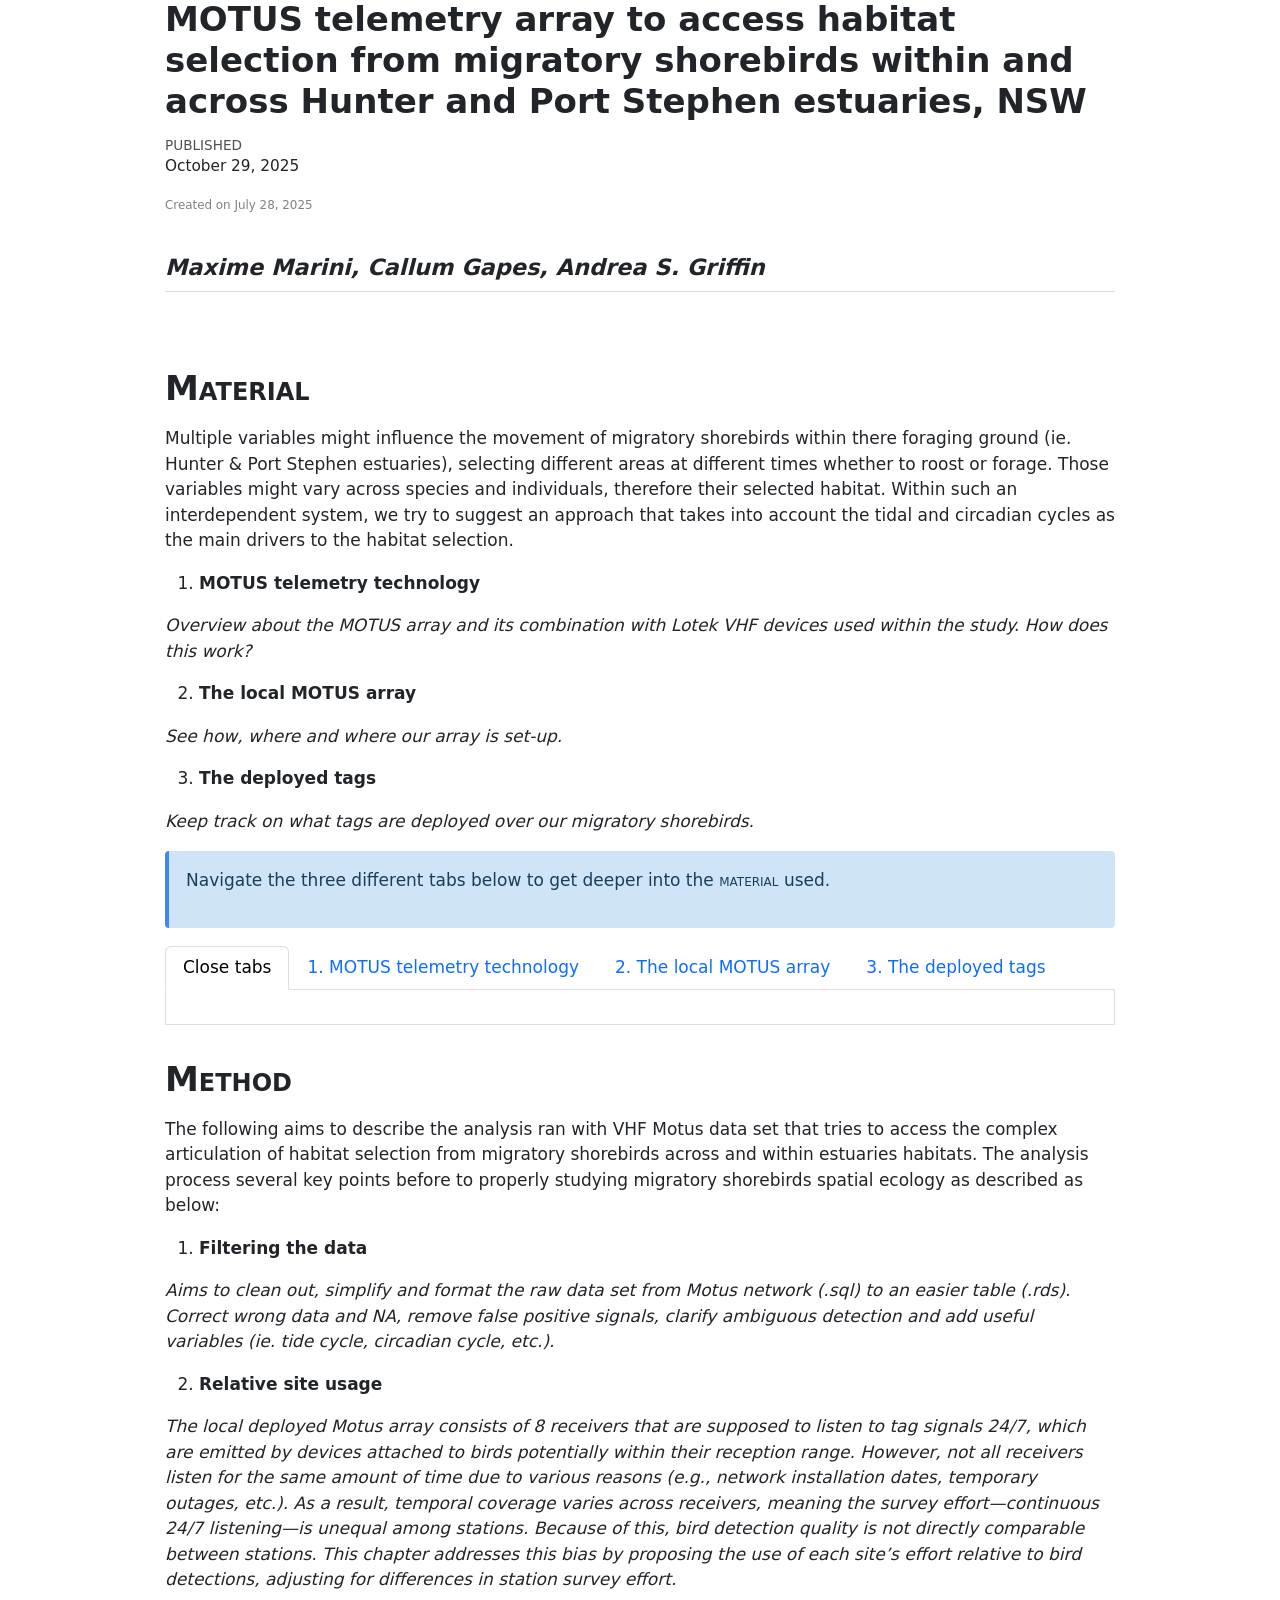
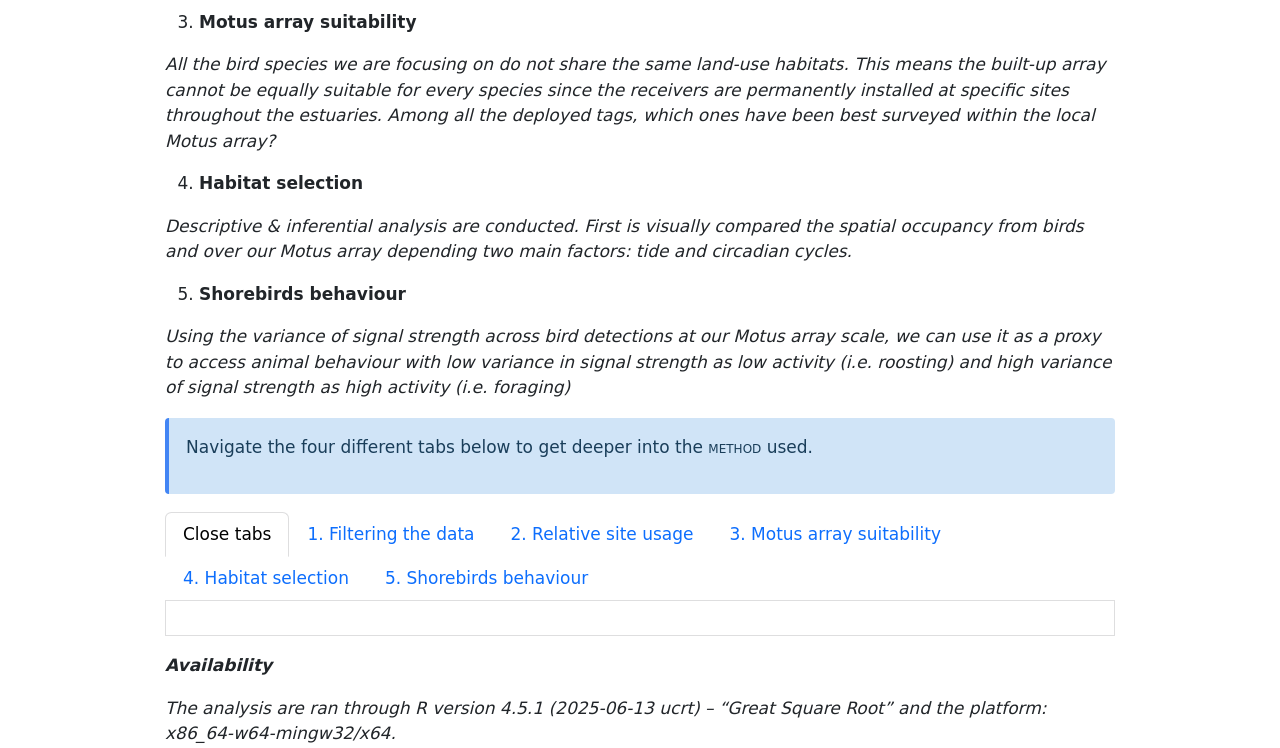
==== commit 541ee9ec: "Update fig1 and table1" ====
--- a/docs/index.html
+++ b/docs/index.html
@@ -6,7 +6,7 @@
 
 <meta name="viewport" content="width=device-width, initial-scale=1.0, user-scalable=yes">
 
-<meta name="dcterms.date" content="2025-10-24">
+<meta name="dcterms.date" content="2025-10-29">
 
 <title>MOTUS telemetry array to access habitat selection from migratory shorebirds within and across Hunter and Port Stephen estuaries, NSW</title>
 <style>
@@ -116,7 +116,7 @@
     <div>
     <div class="quarto-title-meta-heading">Published</div>
     <div class="quarto-title-meta-contents">
-      <p class="date">October 24, 2025</p>
+      <p class="date">October 29, 2025</p>
     </div>
   </div>
   
@@ -189,10 +189,7 @@
 <p>Since 2021, we trapped 44 birds, and 42 were released with a MOTUS tag, and potentially detectable across our automated telemetry array. Since then, several species have been monitored, with surveying varying across space and time as reflected by the coverage of our Motus stations (Table 1). Also, we distinguish three classes of automated telemetry monitoring: no detection, under 150 detections and over 150 detections (Table 2).</p>
 <div style="display: flex; flex-direction: column; align-items: center; justify-content: center; min-height: 60vh;">
 <figure class="figure">
-<img src="figures/table1.png" alt="Table 1: Shorebirds species MOTUS monitored within and across the Hunter estuary" style="display: block; margin: auto; width: 90vw; max-width: 950px; height: auto;" class="figure-img">
-<figcaption style="text-align: center; margin-top: 0.5em;">
-Table 1: Shorebirds species MOTUS monitored within and across the Hunter estuary
-</figcaption>
+<img src="figures/table1.png" style="display: block; margin: auto; width: 90vw; max-width: 950px; height: auto;" class="figure-img">
 </figure>
 </div>
 </section>
@@ -201,8 +198,8 @@
 <p>Find below more information about the captures (i.e.&nbsp;species, marking, banding, date, etc.).</p>
 <div class="cell">
 <div class="cell-output-display">
-<div class="datatables html-widget html-fill-item" id="htmlwidget-e70f21d92c30afe3e1bd" style="width:100%;height:auto;"></div>
-<script type="application/json" data-for="htmlwidget-e70f21d92c30afe3e1bd">{"x":{"filter":"none","vertical":false,"extensions":["FixedColumns"],"caption":"<caption>Table 3: Complete details on shorebird captures<\/caption>","data":[["1","2","3","4","5","6","7","8","9","10","11","12","13","14","15","16","17","18","19","20","21","22","23","24","25","26","27","28","29","30","31","32","33","34","35","36","37","38","39","40","41","42","43","44"],[8295752,8295761,7394013,7394014,7394016,7394017,7394015,7394018,7394019,6338804,6338805,8295771,8295772,8295770,10118806,8295773,8295774,8295775,8295776,7394026,7394027,7176824,8295777,8295778,8295779,8295780,8295781,7184271,6318627,6318626,6318617,8295845,6318799,6318618,6318620,6318619,6318621,6318624,6318625,6318623,6318621,6318629,6318630,7394032],["43298","43290","43306","43423","43300","43301","43302","43304","60473","43289","43305","60576","60577","60578","60472","43303","43296","43300","60471","81140","81119","81122","60470","60469","60575","81138","81121","81126","81117","81128","81133","81118","81120","81124","81127","81132","81134","81116","81131","81135","81125","81129","81139","81130"],["Masked Lapwing","Masked Lapwing","Bar-tailed Godwit","Bar-tailed Godwit","Bar-tailed Godwit","Bar-tailed Godwit","Bar-tailed Godwit","Bar-tailed Godwit","Bar-tailed Godwit","Pacific Golden Plover","Pacific Golden Plover","Black-winged Stilt","Black-winged Stilt","Black-winged Stilt","Eastern Curlew","Black-winged Stilt","Black-winged Stilt","Black-winged Stilt","Black-winged Stilt","Bar-tailed Godwit","Bar-tailed Godwit","Bar-tailed Godwit","Red-necked Avocet","Red-necked Avocet","Red-necked Avocet","Red-necked Avocet","Red-necked Avocet","Bar-tailed Godwit","Pacific Golden Plover","Pacific Golden Plover","Pacific Golden Plover","Masked Lapwing","Pacific Golden Plover","Pacific Golden Plover","Pacific Golden Plover","Pacific Golden Plover","Pacific Golden Plover","Pacific Golden Plover","Pacific Golden Plover","Pacific Golden Plover","Pacific Golden Plover","Pacific Golden Plover","Pacific Golden Plover","Bar-tailed Godwit"],["2021-12-19","2022-06-25","2023-02-01","2023-02-01","2023-03-04","2023-03-04","2023-03-04","2023-03-04","2023-03-04","2023-03-04","2023-03-04","2023-03-18","2023-03-18","2023-03-18","2023-03-18","2023-08-29","2023-08-29","2023-08-29","2023-08-29","2023-10-25","2023-10-25","2023-10-25","2023-10-25","2023-10-25","2023-10-25","2023-10-25","2023-10-25","2024-09-02","2024-09-02","2024-09-02","2024-09-29","2024-11-24","2024-11-24","2024-11-24","2024-11-24","2024-11-24","2024-11-24","2025-01-12","2025-01-12","2025-01-12","2025-02-09","2025-02-09","2025-02-09","2025-03-09"],["Vanellus miles","Vanellus miles","Limosa lapponica","Limosa lapponica","Limosa lapponica","Limosa lapponica","Limosa lapponica","Limosa lapponica","Limosa lapponica","Pluvialis fulva","Pluvialis fulva","Himantopus leucocephalus","Himantopus leucocephalus","Himantopus leucocephalus","Numenius madagascariensis","Himantopus leucocephalus","Himantopus leucocephalus","Himantopus leucocephalus","Himantopus leucocephalus","Limosa lapponica","Limosa lapponica","Limosa lapponica","Recurvirostra novaehollandiae","Recurvirostra novaehollandiae","Recurvirostra novaehollandiae","Recurvirostra novaehollandiae","Recurvirostra novaehollandiae","Limosa lapponica","Pluvialis fulva","Pluvialis fulva","Pluvialis fulva","Vanellus miles","Pluvialis fulva","Pluvialis fulva","Pluvialis fulva","Pluvialis fulva","Pluvialis fulva","Pluvialis fulva","Pluvialis fulva","Pluvialis fulva","Pluvialis fulva","Pluvialis fulva","Pluvialis fulva","Limosa lapponica"],["Phoenix Flats","Stockton Sandspit","Stockton Sandspit","Stockton Sandspit","Stockton Sandspit","Stockton Sandspit","Stockton Sandspit","Stockton Sandspit","Stockton Sandspit","Stockton Sandspit","Stockton Sandspit","Stockton Sandspit","Stockton Sandspit","Stockton Sandspit","Stockton Sandspit","Stockton Sandspit","Stockton Sandspit","Stockton Sandspit","Stockton Sandspit","Stockton Sandspit","Stockton Sandspit","Stockton Sandspit","Stockton Sandspit","Stockton Sandspit","Stockton Sandspit","Stockton Sandspit","Stockton Sandspit","Stockton Sandspit","Stockton Sandspit","Stockton Sandspit","Stockton Sandspit","Stockton Sandspit","Stockton Sandspit","Stockton Sandspit","Stockton Sandspit","Stockton Sandspit","Stockton Sandspit","Stockton Sandspit","Stockton Sandspit","Stockton Sandspit","Stockton Sandspit","Stockton Sandspit","Stockton Sandspit","Stockton Sandspit"],["OAA","HAL","EAR","EAS","EAU","EAV","EAT","EAW","EAX","DAC","DAD","HAX","HAY","HAW","AAE","HAZ","HBA","HBB","HBC","EBE","EBH","EBJ","HBD","HCA","HCB","HCC","HCD","EBL","DBN","DBM","DBB","HBS","DAE","DBC","DBE","DBD","DBH","DBK","DBL","DBJ","DBH","DBR","DBS","EBR"],[null,null,"Y","Y","Y","Y","Y","Y","Y","Y","Y","Y","Y","Y","Y","Y","Y","Y","Y",null,"Y","Y","Y","Y","Y","Y","Y","Y","Y","Y","Y","Y","Y","Y","Y","Y","Y","Y","Y","Y","Y","Y","Y","Y"],["Y","Y","Y","Y","Y","Y","Y","Y","Y","Y","Y",null,null,null,"Y","Y","Y","Y","Y","Y","Y","Y","Y","Y","Y","Y","Y","Y","Y","Y","Y","Y","Y","Y","Y","Y","Y","Y","Y","Y","Y","Y","Y","Y"],["Y","Y","Y","Y","Y","Y","Y","Y","Y","Y","Y","Y","Y","Y","Y","Y","Y","Y","Y","Y","Y","Y","Y","Y","Y","Y","Y","Y","Y","Y","Y","Y","Y","Y","Y","Y","Y","Y","Y","Y","Y","Y","Y","Y"],["Teflon harness","Teflon harness","glue","glue","glue","glue","glue","glue","glue","glue","glue","glue","glue","glue","glue","glue","glue","glue","glue","glue","glue","glue","glue","glue","glue","glue","glue","glue","glue","glue","glue","glue","glue","glue","glue","glue","glue","glue","glue","glue","glue","glue","glue","glue"],[8,23,20,12,11,13,14,16,14.1,22,18,6.1,7.1,8.1,13.1,15,5,11,12.1,40,19,22,11.1,10.1,15.1,38,21,26,17,28,33,18,20,24,27,32,34,16,31,35,25,29,39,30],["Y","Y","Y","Y","Y","Y","Y","Y","Y","Y","Y","Y","Y","Y","Y","Y","Y","Y","Y","Y","Y","Y","Y","Y","Y","Y","Y","Y","Y","Y","Y","Y","Y","Y","Y","Y","Y","Y","Y","Y","Y","Y","Y","Y"],["Y","Y","Y","Y","Y","Y","Y","Y","Y","Y","Y","Y","Y","Y","Y","Y","Y","Y","Y","Y","Y","Y","Y","Y","Y","Y","Y","Y","Y","Y","Y","Y","Y","Y","Y","Y","Y","Y","Y","Y","Y","Y","Y","Y"],["N","Y","Y","Y",null,"Y","Y","Y","Y","Y","N","N","Y","Y","Y","Y","Y","N","Y","Y","Y","Y","Y","Y","Y","Y","Y",null,null,null,"N",null,null,null,null,null,null,null,null,null,null,null,null,"Y"],[null,null,null,null,null,null,null,null,null,null,null,null,null,null,null,null,null,null,null,null,null,null,null,null,null,null,null,null,null,null,null,null,"Y",null,null,null,null,null,null,null,"Y",null,null,null],[null,null,null,null,"Y",null,null,null,null,null,null,null,null,null,null,null,null,null,null,null,null,null,null,null,null,null,null,null,null,null,null,null,null,null,null,null,null,null,null,null,null,null,null,null],[null,null,null,null,null,null,null,null,null,null,null,null,null,null,null,null,null,null,null,null,null,null,null,null,null,null,null,null,null,null,null,null,null,null,null,null,null,null,null,null,"Y",null,null,null],[null,null,null,null,null,null,null,null,null,null,null,null,null,null,null,null,null,null,null,null,null,null,null,null,null,null,null,null,null,null,null,null,null,null,null,null,null,null,null,null,null,null,null,null],["Judy Little","Mattea Taylor","Judy Little","Louise Williams","Tom Clarke","Louis O'Neill","Judy Little","Rob Kyte","Greg Little","Greg Little","Tom Clarke","Judy Little","Greg Little","Louis O'Neill","Judy Little","Greg Little","Drew Garnett","Sophie Poole","Rob Kyte","Louise Williams","Tom Clarke","Judy Little","Tom Clarke","Mattea Taylor","Andrea Griffin","Tom Clarke","Andrea Griffin","Christophe Tourenq","Andrea Griffin","Andrea Griffin","Greg Little","Drew Garnett","Drew Garnett","Christohe Tourenq","Sophie Poole","Christohe Tourenq","Drew Garnett","Padrick Anderson","Prasad","Drew Garnett","Christophe Tourenq","Judy Little","Andrea Griffin","Andrea Griffin"],[null,null,null,null,"Euthanised",null,null,null,null,null,null,null,null,null,null,null,null,null,null,null,null,null,null,null,null,null,null,null,null,null,null,null,"RETRAP?",null,null,null,null,null,null,null,"RETRAP - lost transmitter from November. New transmitter attached.",null,null,null]],"container":"<table class=\"display\">\n  <thead>\n    <tr>\n      <th> <\/th>\n      <th>Band.ID<\/th>\n      <th>motusTagID<\/th>\n      <th>Species<\/th>\n      <th>DateAUS.Trap<\/th>\n      <th>Scientific<\/th>\n      <th>Location<\/th>\n      <th>Flag<\/th>\n      <th>Blood.<\/th>\n      <th>Feathers.<\/th>\n      <th>Radio.tag.<\/th>\n      <th>Tag.adhesion.method<\/th>\n      <th>Manufacturer.s.ID<\/th>\n      <th>A.2021.107.metals<\/th>\n      <th>A.2019.919.radio.tags<\/th>\n      <th>Resighted.<\/th>\n      <th>Retrapped.<\/th>\n      <th>Euthanised.<\/th>\n      <th>Retagged.<\/th>\n      <th>Pre.released.<\/th>\n      <th>Bander<\/th>\n      <th>Notes<\/th>\n    <\/tr>\n  <\/thead>\n<\/table>","options":{"scrollX":true,"pageLength":10,"fixedColumns":{"leftColumns":2},"columnDefs":[{"className":"dt-right","targets":[1,12]},{"orderable":false,"targets":0},{"name":" ","targets":0},{"name":"Band.ID","targets":1},{"name":"motusTagID","targets":2},{"name":"Species","targets":3},{"name":"DateAUS.Trap","targets":4},{"name":"Scientific","targets":5},{"name":"Location","targets":6},{"name":"Flag","targets":7},{"name":"Blood.","targets":8},{"name":"Feathers.","targets":9},{"name":"Radio.tag.","targets":10},{"name":"Tag.adhesion.method","targets":11},{"name":"Manufacturer.s.ID","targets":12},{"name":"A.2021.107.metals","targets":13},{"name":"A.2019.919.radio.tags","targets":14},{"name":"Resighted.","targets":15},{"name":"Retrapped.","targets":16},{"name":"Euthanised.","targets":17},{"name":"Retagged.","targets":18},{"name":"Pre.released.","targets":19},{"name":"Bander","targets":20},{"name":"Notes","targets":21}],"order":[],"autoWidth":false,"orderClasses":false,"rowCallback":"function(row, data, displayNum, displayIndex, dataIndex) {\nvar value=data[1]; $(this.api().cell(row, 1).node()).css({'font-weight':'bold'});\nvar value=data[2]; $(this.api().cell(row, 2).node()).css({'font-weight':'bold'});\nvar value=data[4]; $(this.api().cell(row, 4).node()).css({'font-weight':'bold','color':'#808080'});\nvar value=data[6]; $(this.api().cell(row, 6).node()).css({'font-weight':'bold','color':'#808080'});\n}"}},"evals":["options.rowCallback"],"jsHooks":[]}</script>
+<div class="datatables html-widget html-fill-item" id="htmlwidget-3ea54dd4ea834606b576" style="width:100%;height:auto;"></div>
+<script type="application/json" data-for="htmlwidget-3ea54dd4ea834606b576">{"x":{"filter":"none","vertical":false,"extensions":["FixedColumns"],"caption":"<caption>Table 3: Complete details on shorebird captures<\/caption>","data":[["1","2","3","4","5","6","7","8","9","10","11","12","13","14","15","16","17","18","19","20","21","22","23","24","25","26","27","28","29","30","31","32","33","34","35","36","37","38","39","40","41","42","43","44"],[8295752,8295761,7394013,7394014,7394016,7394017,7394015,7394018,7394019,6338804,6338805,8295771,8295772,8295770,10118806,8295773,8295774,8295775,8295776,7394026,7394027,7176824,8295777,8295778,8295779,8295780,8295781,7184271,6318627,6318626,6318617,8295845,6318799,6318618,6318620,6318619,6318621,6318624,6318625,6318623,6318621,6318629,6318630,7394032],["43298","43290","43306","43423","43300","43301","43302","43304","60473","43289","43305","60576","60577","60578","60472","43303","43296","43300","60471","81140","81119","81122","60470","60469","60575","81138","81121","81126","81117","81128","81133","81118","81120","81124","81127","81132","81134","81116","81131","81135","81125","81129","81139","81130"],["Masked Lapwing","Masked Lapwing","Bar-tailed Godwit","Bar-tailed Godwit","Bar-tailed Godwit","Bar-tailed Godwit","Bar-tailed Godwit","Bar-tailed Godwit","Bar-tailed Godwit","Pacific Golden Plover","Pacific Golden Plover","Black-winged Stilt","Black-winged Stilt","Black-winged Stilt","Eastern Curlew","Black-winged Stilt","Black-winged Stilt","Black-winged Stilt","Black-winged Stilt","Bar-tailed Godwit","Bar-tailed Godwit","Bar-tailed Godwit","Red-necked Avocet","Red-necked Avocet","Red-necked Avocet","Red-necked Avocet","Red-necked Avocet","Bar-tailed Godwit","Pacific Golden Plover","Pacific Golden Plover","Pacific Golden Plover","Masked Lapwing","Pacific Golden Plover","Pacific Golden Plover","Pacific Golden Plover","Pacific Golden Plover","Pacific Golden Plover","Pacific Golden Plover","Pacific Golden Plover","Pacific Golden Plover","Pacific Golden Plover","Pacific Golden Plover","Pacific Golden Plover","Bar-tailed Godwit"],["2021-12-19","2022-06-25","2023-02-01","2023-02-01","2023-03-04","2023-03-04","2023-03-04","2023-03-04","2023-03-04","2023-03-04","2023-03-04","2023-03-18","2023-03-18","2023-03-18","2023-03-18","2023-08-29","2023-08-29","2023-08-29","2023-08-29","2023-10-25","2023-10-25","2023-10-25","2023-10-25","2023-10-25","2023-10-25","2023-10-25","2023-10-25","2024-09-02","2024-09-02","2024-09-02","2024-09-29","2024-11-24","2024-11-24","2024-11-24","2024-11-24","2024-11-24","2024-11-24","2025-01-12","2025-01-12","2025-01-12","2025-02-09","2025-02-09","2025-02-09","2025-03-09"],["Vanellus miles","Vanellus miles","Limosa lapponica","Limosa lapponica","Limosa lapponica","Limosa lapponica","Limosa lapponica","Limosa lapponica","Limosa lapponica","Pluvialis fulva","Pluvialis fulva","Himantopus leucocephalus","Himantopus leucocephalus","Himantopus leucocephalus","Numenius madagascariensis","Himantopus leucocephalus","Himantopus leucocephalus","Himantopus leucocephalus","Himantopus leucocephalus","Limosa lapponica","Limosa lapponica","Limosa lapponica","Recurvirostra novaehollandiae","Recurvirostra novaehollandiae","Recurvirostra novaehollandiae","Recurvirostra novaehollandiae","Recurvirostra novaehollandiae","Limosa lapponica","Pluvialis fulva","Pluvialis fulva","Pluvialis fulva","Vanellus miles","Pluvialis fulva","Pluvialis fulva","Pluvialis fulva","Pluvialis fulva","Pluvialis fulva","Pluvialis fulva","Pluvialis fulva","Pluvialis fulva","Pluvialis fulva","Pluvialis fulva","Pluvialis fulva","Limosa lapponica"],["Phoenix Flats","Stockton Sandspit","Stockton Sandspit","Stockton Sandspit","Stockton Sandspit","Stockton Sandspit","Stockton Sandspit","Stockton Sandspit","Stockton Sandspit","Stockton Sandspit","Stockton Sandspit","Stockton Sandspit","Stockton Sandspit","Stockton Sandspit","Stockton Sandspit","Stockton Sandspit","Stockton Sandspit","Stockton Sandspit","Stockton Sandspit","Stockton Sandspit","Stockton Sandspit","Stockton Sandspit","Stockton Sandspit","Stockton Sandspit","Stockton Sandspit","Stockton Sandspit","Stockton Sandspit","Stockton Sandspit","Stockton Sandspit","Stockton Sandspit","Stockton Sandspit","Stockton Sandspit","Stockton Sandspit","Stockton Sandspit","Stockton Sandspit","Stockton Sandspit","Stockton Sandspit","Stockton Sandspit","Stockton Sandspit","Stockton Sandspit","Stockton Sandspit","Stockton Sandspit","Stockton Sandspit","Stockton Sandspit"],["OAA","HAL","EAR","EAS","EAU","EAV","EAT","EAW","EAX","DAC","DAD","HAX","HAY","HAW","AAE","HAZ","HBA","HBB","HBC","EBE","EBH","EBJ","HBD","HCA","HCB","HCC","HCD","EBL","DBN","DBM","DBB","HBS","DAE","DBC","DBE","DBD","DBH","DBK","DBL","DBJ","DBH","DBR","DBS","EBR"],[null,null,"Y","Y","Y","Y","Y","Y","Y","Y","Y","Y","Y","Y","Y","Y","Y","Y","Y",null,"Y","Y","Y","Y","Y","Y","Y","Y","Y","Y","Y","Y","Y","Y","Y","Y","Y","Y","Y","Y","Y","Y","Y","Y"],["Y","Y","Y","Y","Y","Y","Y","Y","Y","Y","Y",null,null,null,"Y","Y","Y","Y","Y","Y","Y","Y","Y","Y","Y","Y","Y","Y","Y","Y","Y","Y","Y","Y","Y","Y","Y","Y","Y","Y","Y","Y","Y","Y"],["Y","Y","Y","Y","Y","Y","Y","Y","Y","Y","Y","Y","Y","Y","Y","Y","Y","Y","Y","Y","Y","Y","Y","Y","Y","Y","Y","Y","Y","Y","Y","Y","Y","Y","Y","Y","Y","Y","Y","Y","Y","Y","Y","Y"],["Teflon harness","Teflon harness","glue","glue","glue","glue","glue","glue","glue","glue","glue","glue","glue","glue","glue","glue","glue","glue","glue","glue","glue","glue","glue","glue","glue","glue","glue","glue","glue","glue","glue","glue","glue","glue","glue","glue","glue","glue","glue","glue","glue","glue","glue","glue"],[8,23,20,12,11,13,14,16,14.1,22,18,6.1,7.1,8.1,13.1,15,5,11,12.1,40,19,22,11.1,10.1,15.1,38,21,26,17,28,33,18,20,24,27,32,34,16,31,35,25,29,39,30],["Y","Y","Y","Y","Y","Y","Y","Y","Y","Y","Y","Y","Y","Y","Y","Y","Y","Y","Y","Y","Y","Y","Y","Y","Y","Y","Y","Y","Y","Y","Y","Y","Y","Y","Y","Y","Y","Y","Y","Y","Y","Y","Y","Y"],["Y","Y","Y","Y","Y","Y","Y","Y","Y","Y","Y","Y","Y","Y","Y","Y","Y","Y","Y","Y","Y","Y","Y","Y","Y","Y","Y","Y","Y","Y","Y","Y","Y","Y","Y","Y","Y","Y","Y","Y","Y","Y","Y","Y"],["N","Y","Y","Y",null,"Y","Y","Y","Y","Y","N","N","Y","Y","Y","Y","Y","N","Y","Y","Y","Y","Y","Y","Y","Y","Y",null,null,null,"N",null,null,null,null,null,null,null,null,null,null,null,null,"Y"],[null,null,null,null,null,null,null,null,null,null,null,null,null,null,null,null,null,null,null,null,null,null,null,null,null,null,null,null,null,null,null,null,"Y",null,null,null,null,null,null,null,"Y",null,null,null],[null,null,null,null,"Y",null,null,null,null,null,null,null,null,null,null,null,null,null,null,null,null,null,null,null,null,null,null,null,null,null,null,null,null,null,null,null,null,null,null,null,null,null,null,null],[null,null,null,null,null,null,null,null,null,null,null,null,null,null,null,null,null,null,null,null,null,null,null,null,null,null,null,null,null,null,null,null,null,null,null,null,null,null,null,null,"Y",null,null,null],[null,null,null,null,null,null,null,null,null,null,null,null,null,null,null,null,null,null,null,null,null,null,null,null,null,null,null,null,null,null,null,null,null,null,null,null,null,null,null,null,null,null,null,null],["Judy Little","Mattea Taylor","Judy Little","Louise Williams","Tom Clarke","Louis O'Neill","Judy Little","Rob Kyte","Greg Little","Greg Little","Tom Clarke","Judy Little","Greg Little","Louis O'Neill","Judy Little","Greg Little","Drew Garnett","Sophie Poole","Rob Kyte","Louise Williams","Tom Clarke","Judy Little","Tom Clarke","Mattea Taylor","Andrea Griffin","Tom Clarke","Andrea Griffin","Christophe Tourenq","Andrea Griffin","Andrea Griffin","Greg Little","Drew Garnett","Drew Garnett","Christohe Tourenq","Sophie Poole","Christohe Tourenq","Drew Garnett","Padrick Anderson","Prasad","Drew Garnett","Christophe Tourenq","Judy Little","Andrea Griffin","Andrea Griffin"],[null,null,null,null,"Euthanised",null,null,null,null,null,null,null,null,null,null,null,null,null,null,null,null,null,null,null,null,null,null,null,null,null,null,null,"RETRAP?",null,null,null,null,null,null,null,"RETRAP - lost transmitter from November. New transmitter attached.",null,null,null]],"container":"<table class=\"display\">\n  <thead>\n    <tr>\n      <th> <\/th>\n      <th>Band.ID<\/th>\n      <th>motusTagID<\/th>\n      <th>Species<\/th>\n      <th>DateAUS.Trap<\/th>\n      <th>Scientific<\/th>\n      <th>Location<\/th>\n      <th>Flag<\/th>\n      <th>Blood.<\/th>\n      <th>Feathers.<\/th>\n      <th>Radio.tag.<\/th>\n      <th>Tag.adhesion.method<\/th>\n      <th>Manufacturer.s.ID<\/th>\n      <th>A.2021.107.metals<\/th>\n      <th>A.2019.919.radio.tags<\/th>\n      <th>Resighted.<\/th>\n      <th>Retrapped.<\/th>\n      <th>Euthanised.<\/th>\n      <th>Retagged.<\/th>\n      <th>Pre.released.<\/th>\n      <th>Bander<\/th>\n      <th>Notes<\/th>\n    <\/tr>\n  <\/thead>\n<\/table>","options":{"scrollX":true,"pageLength":10,"fixedColumns":{"leftColumns":2},"columnDefs":[{"className":"dt-right","targets":[1,12]},{"orderable":false,"targets":0},{"name":" ","targets":0},{"name":"Band.ID","targets":1},{"name":"motusTagID","targets":2},{"name":"Species","targets":3},{"name":"DateAUS.Trap","targets":4},{"name":"Scientific","targets":5},{"name":"Location","targets":6},{"name":"Flag","targets":7},{"name":"Blood.","targets":8},{"name":"Feathers.","targets":9},{"name":"Radio.tag.","targets":10},{"name":"Tag.adhesion.method","targets":11},{"name":"Manufacturer.s.ID","targets":12},{"name":"A.2021.107.metals","targets":13},{"name":"A.2019.919.radio.tags","targets":14},{"name":"Resighted.","targets":15},{"name":"Retrapped.","targets":16},{"name":"Euthanised.","targets":17},{"name":"Retagged.","targets":18},{"name":"Pre.released.","targets":19},{"name":"Bander","targets":20},{"name":"Notes","targets":21}],"order":[],"autoWidth":false,"orderClasses":false,"rowCallback":"function(row, data, displayNum, displayIndex, dataIndex) {\nvar value=data[1]; $(this.api().cell(row, 1).node()).css({'font-weight':'bold'});\nvar value=data[2]; $(this.api().cell(row, 2).node()).css({'font-weight':'bold'});\nvar value=data[4]; $(this.api().cell(row, 4).node()).css({'font-weight':'bold','color':'#808080'});\nvar value=data[6]; $(this.api().cell(row, 6).node()).css({'font-weight':'bold','color':'#808080'});\n}"}},"evals":["options.rowCallback"],"jsHooks":[]}</script>
 </div>
 </div>
 </section>
@@ -210,8 +207,8 @@
 <h3 data-anchor-id="detected">Detected birds</h3>
 <div class="cell">
 <div class="cell-output-display">
-<div class="datatables html-widget html-fill-item" id="htmlwidget-1788f06f0f81a18193c8" style="width:100%;height:auto;"></div>
-<script type="application/json" data-for="htmlwidget-1788f06f0f81a18193c8">{"x":{"filter":"none","vertical":false,"extensions":["FixedColumns"],"caption":"<caption>Table 4: Details on detected birds<\/caption>","data":[["1","2","3","4","5","6","7","8","9","10","11","12","13","14","15","16","17","18","19","20","21","22","23","24","25","26","27","28","29","30","31","32"],[8,52,83,106,58935,309519,72053,6840,106145,5739,396743,23244,28319,8791,11887,38555,46965,81023,40848,280581,99,11189,21236,152580,55881,49100,52769,3542,20180,455014,19634,22844],[7394014,7394017,7394018,7394019,8295772,8295770,10118806,8295773,8295774,8295775,8295776,7394026,7394027,7176824,8295778,8295780,8295781,6318627,6318626,6318617,8295845,6318799,6318618,6318620,6318619,6318621,6318624,6318625,6318621,6318629,6318630,7394032],["43423","43301","43304","60473","60577","60578","60472","43303","43296","43300","60471","81140","81119","81122","60469","81138","81121","81117","81128","81133","81118","81120","81124","81127","81132","81134","81116","81131","81125","81129","81139","81130"],["Bar-tailed Godwit","Bar-tailed Godwit","Bar-tailed Godwit","Bar-tailed Godwit","Black-winged Stilt","Black-winged Stilt","Eastern Curlew","Black-winged Stilt","Black-winged Stilt","Black-winged Stilt","Black-winged Stilt","Bar-tailed Godwit","Bar-tailed Godwit","Bar-tailed Godwit","Red-necked Avocet","Red-necked Avocet","Red-necked Avocet","Pacific Golden Plover","Pacific Golden Plover","Pacific Golden Plover","Masked Lapwing","Pacific Golden Plover","Pacific Golden Plover","Pacific Golden Plover","Pacific Golden Plover","Pacific Golden Plover","Pacific Golden Plover","Pacific Golden Plover","Pacific Golden Plover","Pacific Golden Plover","Pacific Golden Plover","Bar-tailed Godwit"],["2023-02-01","2023-03-04","2023-03-04","2023-03-04","2023-03-18","2023-03-18","2023-03-18","2023-08-29","2023-08-29","2023-08-29","2023-08-29","2023-10-25","2023-10-25","2023-10-25","2023-10-25","2023-10-25","2023-10-25","2024-09-02","2024-09-02","2024-09-29","2024-11-24","2024-11-24","2024-11-24","2024-11-24","2024-11-24","2024-11-24","2025-01-12","2025-01-12","2025-02-09","2025-02-09","2025-02-09","2025-03-09"],["2023-09-18","2023-03-24","2023-03-27","2023-03-26","2023-03-26","2023-03-20","2023-03-25","2023-08-29","2023-08-30","2023-08-29","2023-08-29","2023-10-25","2023-10-25","2023-10-25","2023-10-25","2023-10-25","2023-10-25","2025-02-09","2025-02-09","2024-09-29","2024-11-30","2024-11-24","2024-11-24","2024-11-25","2024-11-24","2024-11-25","2025-01-12","2025-01-13","2024-11-25","2025-02-11","2025-02-12","2025-03-09"],["2023-10-13","2023-03-28","2023-04-06","2023-10-28","2023-11-09","2025-01-09","2023-04-23","2023-09-15","2023-10-10","2023-08-31","2023-11-29","2025-02-17","2023-11-04","2023-10-27","2023-10-31","2023-11-22","2023-11-22","2025-03-07","2025-03-19","2024-11-28","2024-12-24","2025-01-08","2025-01-30","2025-01-19","2024-12-08","2025-03-13","2025-04-05","2025-01-28","2025-03-13","2025-05-03","2025-04-15","2025-04-02"],["Limosa lapponica","Limosa lapponica","Limosa lapponica","Limosa lapponica","Himantopus leucocephalus","Himantopus leucocephalus","Numenius madagascariensis","Himantopus leucocephalus","Himantopus leucocephalus","Himantopus leucocephalus","Himantopus leucocephalus","Limosa lapponica","Limosa lapponica","Limosa lapponica","Recurvirostra novaehollandiae","Recurvirostra novaehollandiae","Recurvirostra novaehollandiae","Pluvialis fulva","Pluvialis fulva","Pluvialis fulva","Vanellus miles","Pluvialis fulva","Pluvialis fulva","Pluvialis fulva","Pluvialis fulva","Pluvialis fulva","Pluvialis fulva","Pluvialis fulva","Pluvialis fulva","Pluvialis fulva","Pluvialis fulva","Limosa lapponica"],["Stockton Sandspit","Stockton Sandspit","Stockton Sandspit","Stockton Sandspit","Stockton Sandspit","Stockton Sandspit","Stockton Sandspit","Stockton Sandspit","Stockton Sandspit","Stockton Sandspit","Stockton Sandspit","Stockton Sandspit","Stockton Sandspit","Stockton Sandspit","Stockton Sandspit","Stockton Sandspit","Stockton Sandspit","Stockton Sandspit","Stockton Sandspit","Stockton Sandspit","Stockton Sandspit","Stockton Sandspit","Stockton Sandspit","Stockton Sandspit","Stockton Sandspit","Stockton Sandspit","Stockton Sandspit","Stockton Sandspit","Stockton Sandspit","Stockton Sandspit","Stockton Sandspit","Stockton Sandspit"],["EAS","EAV","EAW","EAX","HAY","HAW","AAE","HAZ","HBA","HBB","HBC","EBE","EBH","EBJ","HCA","HCC","HCD","DBN","DBM","DBB","HBS","DAE","DBC","DBE","DBD","DBH","DBK","DBL","DBH","DBR","DBS","EBR"],["Y","Y","Y","Y","Y","Y","Y","Y","Y","Y","Y",null,"Y","Y","Y","Y","Y","Y","Y","Y","Y","Y","Y","Y","Y","Y","Y","Y","Y","Y","Y","Y"],["Y","Y","Y","Y",null,null,"Y","Y","Y","Y","Y","Y","Y","Y","Y","Y","Y","Y","Y","Y","Y","Y","Y","Y","Y","Y","Y","Y","Y","Y","Y","Y"],["Y","Y","Y","Y","Y","Y","Y","Y","Y","Y","Y","Y","Y","Y","Y","Y","Y","Y","Y","Y","Y","Y","Y","Y","Y","Y","Y","Y","Y","Y","Y","Y"],["glue","glue","glue","glue","glue","glue","glue","glue","glue","glue","glue","glue","glue","glue","glue","glue","glue","glue","glue","glue","glue","glue","glue","glue","glue","glue","glue","glue","glue","glue","glue","glue"],[12,13,16,14.1,7.1,8.1,13.1,15,5,11,12.1,40,19,22,10.1,38,21,17,28,33,18,20,24,27,32,34,16,31,25,29,39,30],["Y","Y","Y","Y","Y","Y","Y","Y","Y","Y","Y","Y","Y","Y","Y","Y","Y","Y","Y","Y","Y","Y","Y","Y","Y","Y","Y","Y","Y","Y","Y","Y"],["Y","Y","Y","Y","Y","Y","Y","Y","Y","Y","Y","Y","Y","Y","Y","Y","Y","Y","Y","Y","Y","Y","Y","Y","Y","Y","Y","Y","Y","Y","Y","Y"],["Y","Y","Y","Y","Y","Y","Y","Y","Y","N","Y","Y","Y","Y","Y","Y","Y",null,null,"N",null,null,null,null,null,null,null,null,null,null,null,"Y"],[null,null,null,null,null,null,null,null,null,null,null,null,null,null,null,null,null,null,null,null,null,"Y",null,null,null,null,null,null,"Y",null,null,null],[null,null,null,null,null,null,null,null,null,null,null,null,null,null,null,null,null,null,null,null,null,null,null,null,null,null,null,null,null,null,null,null],[null,null,null,null,null,null,null,null,null,null,null,null,null,null,null,null,null,null,null,null,null,null,null,null,null,null,null,null,"Y",null,null,null],[null,null,null,null,null,null,null,null,null,null,null,null,null,null,null,null,null,null,null,null,null,null,null,null,null,null,null,null,null,null,null,null],["Louise Williams","Louis O'Neill","Rob Kyte","Greg Little","Greg Little","Louis O'Neill","Judy Little","Greg Little","Drew Garnett","Sophie Poole","Rob Kyte","Louise Williams","Tom Clarke","Judy Little","Mattea Taylor","Tom Clarke","Andrea Griffin","Andrea Griffin","Andrea Griffin","Greg Little","Drew Garnett","Drew Garnett","Christohe Tourenq","Sophie Poole","Christohe Tourenq","Drew Garnett","Padrick Anderson","Prasad","Christophe Tourenq","Judy Little","Andrea Griffin","Andrea Griffin"],[null,null,null,null,null,null,null,null,null,null,null,null,null,null,null,null,null,null,null,null,null,"RETRAP?",null,null,null,null,null,null,"RETRAP - lost transmitter from November. New transmitter attached.",null,null,null]],"container":"<table class=\"display\">\n  <thead>\n    <tr>\n      <th> <\/th>\n      <th>Detections<\/th>\n      <th>Band.ID<\/th>\n      <th>motusTagID<\/th>\n      <th>Species<\/th>\n      <th>DateAUS.Trap<\/th>\n      <th>first_detect<\/th>\n      <th>last_detect<\/th>\n      <th>Scientific<\/th>\n      <th>Location<\/th>\n      <th>Flag<\/th>\n      <th>Blood.<\/th>\n      <th>Feathers.<\/th>\n      <th>Radio.tag.<\/th>\n      <th>Tag.adhesion.method<\/th>\n      <th>Manufacturer.s.ID<\/th>\n      <th>A.2021.107.metals<\/th>\n      <th>A.2019.919.radio.tags<\/th>\n      <th>Resighted.<\/th>\n      <th>Retrapped.<\/th>\n      <th>Euthanised.<\/th>\n      <th>Retagged.<\/th>\n      <th>Pre.released.<\/th>\n      <th>Bander<\/th>\n      <th>Notes<\/th>\n    <\/tr>\n  <\/thead>\n<\/table>","options":{"scrollX":true,"pageLength":10,"fixedColumns":{"leftColumns":3},"columnDefs":[{"className":"dt-right","targets":[1,2,15]},{"orderable":false,"targets":0},{"name":" ","targets":0},{"name":"Detections","targets":1},{"name":"Band.ID","targets":2},{"name":"motusTagID","targets":3},{"name":"Species","targets":4},{"name":"DateAUS.Trap","targets":5},{"name":"first_detect","targets":6},{"name":"last_detect","targets":7},{"name":"Scientific","targets":8},{"name":"Location","targets":9},{"name":"Flag","targets":10},{"name":"Blood.","targets":11},{"name":"Feathers.","targets":12},{"name":"Radio.tag.","targets":13},{"name":"Tag.adhesion.method","targets":14},{"name":"Manufacturer.s.ID","targets":15},{"name":"A.2021.107.metals","targets":16},{"name":"A.2019.919.radio.tags","targets":17},{"name":"Resighted.","targets":18},{"name":"Retrapped.","targets":19},{"name":"Euthanised.","targets":20},{"name":"Retagged.","targets":21},{"name":"Pre.released.","targets":22},{"name":"Bander","targets":23},{"name":"Notes","targets":24}],"order":[],"autoWidth":false,"orderClasses":false,"rowCallback":"function(row, data, displayNum, displayIndex, dataIndex) {\nvar value=data[2]; $(this.api().cell(row, 2).node()).css({'font-weight':'bold'});\nvar value=data[3]; $(this.api().cell(row, 3).node()).css({'font-weight':'bold'});\nvar value=data[1]; $(this.api().cell(row, 1).node()).css({'font-weight':'bold','color':'#808080'});\nvar value=data[5]; $(this.api().cell(row, 5).node()).css({'font-weight':'bold','color':'#808080'});\nvar value=data[9]; $(this.api().cell(row, 9).node()).css({'font-weight':'bold','color':'#808080'});\n}"}},"evals":["options.rowCallback"],"jsHooks":[]}</script>
+<div class="datatables html-widget html-fill-item" id="htmlwidget-d70f0ef9c1b8e711c9e3" style="width:100%;height:auto;"></div>
+<script type="application/json" data-for="htmlwidget-d70f0ef9c1b8e711c9e3">{"x":{"filter":"none","vertical":false,"extensions":["FixedColumns"],"caption":"<caption>Table 4: Details on detected birds<\/caption>","data":[["1","2","3","4","5","6","7","8","9","10","11","12","13","14","15","16","17","18","19","20","21","22","23","24","25","26","27","28","29","30","31","32"],[8,52,83,106,58935,309519,72053,6840,106145,5739,396743,23244,28319,8791,11887,38555,46965,81023,40848,280581,99,11189,21236,152580,55881,49100,52769,3542,20180,455014,19634,22844],[7394014,7394017,7394018,7394019,8295772,8295770,10118806,8295773,8295774,8295775,8295776,7394026,7394027,7176824,8295778,8295780,8295781,6318627,6318626,6318617,8295845,6318799,6318618,6318620,6318619,6318621,6318624,6318625,6318621,6318629,6318630,7394032],["43423","43301","43304","60473","60577","60578","60472","43303","43296","43300","60471","81140","81119","81122","60469","81138","81121","81117","81128","81133","81118","81120","81124","81127","81132","81134","81116","81131","81125","81129","81139","81130"],["Bar-tailed Godwit","Bar-tailed Godwit","Bar-tailed Godwit","Bar-tailed Godwit","Black-winged Stilt","Black-winged Stilt","Eastern Curlew","Black-winged Stilt","Black-winged Stilt","Black-winged Stilt","Black-winged Stilt","Bar-tailed Godwit","Bar-tailed Godwit","Bar-tailed Godwit","Red-necked Avocet","Red-necked Avocet","Red-necked Avocet","Pacific Golden Plover","Pacific Golden Plover","Pacific Golden Plover","Masked Lapwing","Pacific Golden Plover","Pacific Golden Plover","Pacific Golden Plover","Pacific Golden Plover","Pacific Golden Plover","Pacific Golden Plover","Pacific Golden Plover","Pacific Golden Plover","Pacific Golden Plover","Pacific Golden Plover","Bar-tailed Godwit"],["2023-02-01","2023-03-04","2023-03-04","2023-03-04","2023-03-18","2023-03-18","2023-03-18","2023-08-29","2023-08-29","2023-08-29","2023-08-29","2023-10-25","2023-10-25","2023-10-25","2023-10-25","2023-10-25","2023-10-25","2024-09-02","2024-09-02","2024-09-29","2024-11-24","2024-11-24","2024-11-24","2024-11-24","2024-11-24","2024-11-24","2025-01-12","2025-01-12","2025-02-09","2025-02-09","2025-02-09","2025-03-09"],["2023-09-18","2023-03-24","2023-03-27","2023-03-26","2023-03-26","2023-03-20","2023-03-25","2023-08-29","2023-08-30","2023-08-29","2023-08-29","2023-10-25","2023-10-25","2023-10-25","2023-10-25","2023-10-25","2023-10-25","2025-02-09","2025-02-09","2024-09-29","2024-11-30","2024-11-24","2024-11-24","2024-11-25","2024-11-24","2024-11-25","2025-01-12","2025-01-13","2024-11-25","2025-02-11","2025-02-12","2025-03-09"],["2023-10-13","2023-03-28","2023-04-06","2023-10-28","2023-11-09","2025-01-09","2023-04-23","2023-09-15","2023-10-10","2023-08-31","2023-11-29","2025-02-17","2023-11-04","2023-10-27","2023-10-31","2023-11-22","2023-11-22","2025-03-07","2025-03-19","2024-11-28","2024-12-24","2025-01-08","2025-01-30","2025-01-19","2024-12-08","2025-03-13","2025-04-05","2025-01-28","2025-03-13","2025-05-03","2025-04-15","2025-04-02"],["Limosa lapponica","Limosa lapponica","Limosa lapponica","Limosa lapponica","Himantopus leucocephalus","Himantopus leucocephalus","Numenius madagascariensis","Himantopus leucocephalus","Himantopus leucocephalus","Himantopus leucocephalus","Himantopus leucocephalus","Limosa lapponica","Limosa lapponica","Limosa lapponica","Recurvirostra novaehollandiae","Recurvirostra novaehollandiae","Recurvirostra novaehollandiae","Pluvialis fulva","Pluvialis fulva","Pluvialis fulva","Vanellus miles","Pluvialis fulva","Pluvialis fulva","Pluvialis fulva","Pluvialis fulva","Pluvialis fulva","Pluvialis fulva","Pluvialis fulva","Pluvialis fulva","Pluvialis fulva","Pluvialis fulva","Limosa lapponica"],["Stockton Sandspit","Stockton Sandspit","Stockton Sandspit","Stockton Sandspit","Stockton Sandspit","Stockton Sandspit","Stockton Sandspit","Stockton Sandspit","Stockton Sandspit","Stockton Sandspit","Stockton Sandspit","Stockton Sandspit","Stockton Sandspit","Stockton Sandspit","Stockton Sandspit","Stockton Sandspit","Stockton Sandspit","Stockton Sandspit","Stockton Sandspit","Stockton Sandspit","Stockton Sandspit","Stockton Sandspit","Stockton Sandspit","Stockton Sandspit","Stockton Sandspit","Stockton Sandspit","Stockton Sandspit","Stockton Sandspit","Stockton Sandspit","Stockton Sandspit","Stockton Sandspit","Stockton Sandspit"],["EAS","EAV","EAW","EAX","HAY","HAW","AAE","HAZ","HBA","HBB","HBC","EBE","EBH","EBJ","HCA","HCC","HCD","DBN","DBM","DBB","HBS","DAE","DBC","DBE","DBD","DBH","DBK","DBL","DBH","DBR","DBS","EBR"],["Y","Y","Y","Y","Y","Y","Y","Y","Y","Y","Y",null,"Y","Y","Y","Y","Y","Y","Y","Y","Y","Y","Y","Y","Y","Y","Y","Y","Y","Y","Y","Y"],["Y","Y","Y","Y",null,null,"Y","Y","Y","Y","Y","Y","Y","Y","Y","Y","Y","Y","Y","Y","Y","Y","Y","Y","Y","Y","Y","Y","Y","Y","Y","Y"],["Y","Y","Y","Y","Y","Y","Y","Y","Y","Y","Y","Y","Y","Y","Y","Y","Y","Y","Y","Y","Y","Y","Y","Y","Y","Y","Y","Y","Y","Y","Y","Y"],["glue","glue","glue","glue","glue","glue","glue","glue","glue","glue","glue","glue","glue","glue","glue","glue","glue","glue","glue","glue","glue","glue","glue","glue","glue","glue","glue","glue","glue","glue","glue","glue"],[12,13,16,14.1,7.1,8.1,13.1,15,5,11,12.1,40,19,22,10.1,38,21,17,28,33,18,20,24,27,32,34,16,31,25,29,39,30],["Y","Y","Y","Y","Y","Y","Y","Y","Y","Y","Y","Y","Y","Y","Y","Y","Y","Y","Y","Y","Y","Y","Y","Y","Y","Y","Y","Y","Y","Y","Y","Y"],["Y","Y","Y","Y","Y","Y","Y","Y","Y","Y","Y","Y","Y","Y","Y","Y","Y","Y","Y","Y","Y","Y","Y","Y","Y","Y","Y","Y","Y","Y","Y","Y"],["Y","Y","Y","Y","Y","Y","Y","Y","Y","N","Y","Y","Y","Y","Y","Y","Y",null,null,"N",null,null,null,null,null,null,null,null,null,null,null,"Y"],[null,null,null,null,null,null,null,null,null,null,null,null,null,null,null,null,null,null,null,null,null,"Y",null,null,null,null,null,null,"Y",null,null,null],[null,null,null,null,null,null,null,null,null,null,null,null,null,null,null,null,null,null,null,null,null,null,null,null,null,null,null,null,null,null,null,null],[null,null,null,null,null,null,null,null,null,null,null,null,null,null,null,null,null,null,null,null,null,null,null,null,null,null,null,null,"Y",null,null,null],[null,null,null,null,null,null,null,null,null,null,null,null,null,null,null,null,null,null,null,null,null,null,null,null,null,null,null,null,null,null,null,null],["Louise Williams","Louis O'Neill","Rob Kyte","Greg Little","Greg Little","Louis O'Neill","Judy Little","Greg Little","Drew Garnett","Sophie Poole","Rob Kyte","Louise Williams","Tom Clarke","Judy Little","Mattea Taylor","Tom Clarke","Andrea Griffin","Andrea Griffin","Andrea Griffin","Greg Little","Drew Garnett","Drew Garnett","Christohe Tourenq","Sophie Poole","Christohe Tourenq","Drew Garnett","Padrick Anderson","Prasad","Christophe Tourenq","Judy Little","Andrea Griffin","Andrea Griffin"],[null,null,null,null,null,null,null,null,null,null,null,null,null,null,null,null,null,null,null,null,null,"RETRAP?",null,null,null,null,null,null,"RETRAP - lost transmitter from November. New transmitter attached.",null,null,null]],"container":"<table class=\"display\">\n  <thead>\n    <tr>\n      <th> <\/th>\n      <th>Detections<\/th>\n      <th>Band.ID<\/th>\n      <th>motusTagID<\/th>\n      <th>Species<\/th>\n      <th>DateAUS.Trap<\/th>\n      <th>first_detect<\/th>\n      <th>last_detect<\/th>\n      <th>Scientific<\/th>\n      <th>Location<\/th>\n      <th>Flag<\/th>\n      <th>Blood.<\/th>\n      <th>Feathers.<\/th>\n      <th>Radio.tag.<\/th>\n      <th>Tag.adhesion.method<\/th>\n      <th>Manufacturer.s.ID<\/th>\n      <th>A.2021.107.metals<\/th>\n      <th>A.2019.919.radio.tags<\/th>\n      <th>Resighted.<\/th>\n      <th>Retrapped.<\/th>\n      <th>Euthanised.<\/th>\n      <th>Retagged.<\/th>\n      <th>Pre.released.<\/th>\n      <th>Bander<\/th>\n      <th>Notes<\/th>\n    <\/tr>\n  <\/thead>\n<\/table>","options":{"scrollX":true,"pageLength":10,"fixedColumns":{"leftColumns":3},"columnDefs":[{"className":"dt-right","targets":[1,2,15]},{"orderable":false,"targets":0},{"name":" ","targets":0},{"name":"Detections","targets":1},{"name":"Band.ID","targets":2},{"name":"motusTagID","targets":3},{"name":"Species","targets":4},{"name":"DateAUS.Trap","targets":5},{"name":"first_detect","targets":6},{"name":"last_detect","targets":7},{"name":"Scientific","targets":8},{"name":"Location","targets":9},{"name":"Flag","targets":10},{"name":"Blood.","targets":11},{"name":"Feathers.","targets":12},{"name":"Radio.tag.","targets":13},{"name":"Tag.adhesion.method","targets":14},{"name":"Manufacturer.s.ID","targets":15},{"name":"A.2021.107.metals","targets":16},{"name":"A.2019.919.radio.tags","targets":17},{"name":"Resighted.","targets":18},{"name":"Retrapped.","targets":19},{"name":"Euthanised.","targets":20},{"name":"Retagged.","targets":21},{"name":"Pre.released.","targets":22},{"name":"Bander","targets":23},{"name":"Notes","targets":24}],"order":[],"autoWidth":false,"orderClasses":false,"rowCallback":"function(row, data, displayNum, displayIndex, dataIndex) {\nvar value=data[2]; $(this.api().cell(row, 2).node()).css({'font-weight':'bold'});\nvar value=data[3]; $(this.api().cell(row, 3).node()).css({'font-weight':'bold'});\nvar value=data[1]; $(this.api().cell(row, 1).node()).css({'font-weight':'bold','color':'#808080'});\nvar value=data[5]; $(this.api().cell(row, 5).node()).css({'font-weight':'bold','color':'#808080'});\nvar value=data[9]; $(this.api().cell(row, 9).node()).css({'font-weight':'bold','color':'#808080'});\n}"}},"evals":["options.rowCallback"],"jsHooks":[]}</script>
 </div>
 </div>
 </section>
@@ -220,8 +217,8 @@
 <p>However, for various reasons — such as limitations in device technology, the bird never flying within the coverage area of any antenna, the device detaching, and so on — some birds have never been detected again after the day they were tagged.</p>
 <div class="cell">
 <div class="cell-output-display">
-<div class="datatables html-widget html-fill-item" id="htmlwidget-8fc02021a3c07c11a3ff" style="width:100%;height:auto;"></div>
-<script type="application/json" data-for="htmlwidget-8fc02021a3c07c11a3ff">{"x":{"filter":"none","vertical":false,"extensions":["FixedColumns"],"caption":"<caption>Table 5: Details on birds never detected<\/caption>","data":[["1","2","3","4","5","6","7","8","9","10","11"],[8295752,8295761,7394013,7394015,6338804,6338805,8295771,8295777,8295779,7184271,6318623],["43298","43290","43306","43302","43289","43305","60576","60470","60575","81126","81135"],["Masked Lapwing","Masked Lapwing","Bar-tailed Godwit","Bar-tailed Godwit","Pacific Golden Plover","Pacific Golden Plover","Black-winged Stilt","Red-necked Avocet","Red-necked Avocet","Bar-tailed Godwit","Pacific Golden Plover"],["2021-12-19","2022-06-25","2023-02-01","2023-03-04","2023-03-04","2023-03-04","2023-03-18","2023-10-25","2023-10-25","2024-09-02","2025-01-12"],[null,null,null,null,null,null,null,null,null,null,null],[null,null,null,null,null,null,null,null,null,null,null],["Vanellus miles","Vanellus miles","Limosa lapponica","Limosa lapponica","Pluvialis fulva","Pluvialis fulva","Himantopus leucocephalus","Recurvirostra novaehollandiae","Recurvirostra novaehollandiae","Limosa lapponica","Pluvialis fulva"],["Phoenix Flats","Stockton Sandspit","Stockton Sandspit","Stockton Sandspit","Stockton Sandspit","Stockton Sandspit","Stockton Sandspit","Stockton Sandspit","Stockton Sandspit","Stockton Sandspit","Stockton Sandspit"],["OAA","HAL","EAR","EAT","DAC","DAD","HAX","HBD","HCB","EBL","DBJ"],[null,null,"Y","Y","Y","Y","Y","Y","Y","Y","Y"],["Y","Y","Y","Y","Y","Y",null,"Y","Y","Y","Y"],["Y","Y","Y","Y","Y","Y","Y","Y","Y","Y","Y"],["Teflon harness","Teflon harness","glue","glue","glue","glue","glue","glue","glue","glue","glue"],[8,23,20,14,22,18,6.1,11.1,15.1,26,35],["Y","Y","Y","Y","Y","Y","Y","Y","Y","Y","Y"],["Y","Y","Y","Y","Y","Y","Y","Y","Y","Y","Y"],["N","Y","Y","Y","Y","N","N","Y","Y",null,null],[null,null,null,null,null,null,null,null,null,null,null],[null,null,null,null,null,null,null,null,null,null,null],[null,null,null,null,null,null,null,null,null,null,null],[null,null,null,null,null,null,null,null,null,null,null],["Judy Little","Mattea Taylor","Judy Little","Judy Little","Greg Little","Tom Clarke","Judy Little","Tom Clarke","Andrea Griffin","Christophe Tourenq","Drew Garnett"],[null,null,null,null,null,null,null,null,null,null,null]],"container":"<table class=\"display\">\n  <thead>\n    <tr>\n      <th> <\/th>\n      <th>Band.ID<\/th>\n      <th>motusTagID<\/th>\n      <th>Species<\/th>\n      <th>DateAUS.Trap<\/th>\n      <th>first_detect<\/th>\n      <th>last_detect<\/th>\n      <th>Scientific<\/th>\n      <th>Location<\/th>\n      <th>Flag<\/th>\n      <th>Blood.<\/th>\n      <th>Feathers.<\/th>\n      <th>Radio.tag.<\/th>\n      <th>Tag.adhesion.method<\/th>\n      <th>Manufacturer.s.ID<\/th>\n      <th>A.2021.107.metals<\/th>\n      <th>A.2019.919.radio.tags<\/th>\n      <th>Resighted.<\/th>\n      <th>Retrapped.<\/th>\n      <th>Euthanised.<\/th>\n      <th>Retagged.<\/th>\n      <th>Pre.released.<\/th>\n      <th>Bander<\/th>\n      <th>Notes<\/th>\n    <\/tr>\n  <\/thead>\n<\/table>","options":{"scrollX":true,"pageLength":10,"fixedColumns":{"leftColumns":2},"columnDefs":[{"className":"dt-right","targets":[1,14]},{"orderable":false,"targets":0},{"name":" ","targets":0},{"name":"Band.ID","targets":1},{"name":"motusTagID","targets":2},{"name":"Species","targets":3},{"name":"DateAUS.Trap","targets":4},{"name":"first_detect","targets":5},{"name":"last_detect","targets":6},{"name":"Scientific","targets":7},{"name":"Location","targets":8},{"name":"Flag","targets":9},{"name":"Blood.","targets":10},{"name":"Feathers.","targets":11},{"name":"Radio.tag.","targets":12},{"name":"Tag.adhesion.method","targets":13},{"name":"Manufacturer.s.ID","targets":14},{"name":"A.2021.107.metals","targets":15},{"name":"A.2019.919.radio.tags","targets":16},{"name":"Resighted.","targets":17},{"name":"Retrapped.","targets":18},{"name":"Euthanised.","targets":19},{"name":"Retagged.","targets":20},{"name":"Pre.released.","targets":21},{"name":"Bander","targets":22},{"name":"Notes","targets":23}],"order":[],"autoWidth":false,"orderClasses":false,"rowCallback":"function(row, data, displayNum, displayIndex, dataIndex) {\nvar value=data[1]; $(this.api().cell(row, 1).node()).css({'font-weight':'bold'});\nvar value=data[2]; $(this.api().cell(row, 2).node()).css({'font-weight':'bold'});\nvar value=data[3]; $(this.api().cell(row, 3).node()).css({'font-weight':'bold','color':'#808080'});\nvar value=data[4]; $(this.api().cell(row, 4).node()).css({'font-weight':'bold','color':'#808080'});\n}"}},"evals":["options.rowCallback"],"jsHooks":[]}</script>
+<div class="datatables html-widget html-fill-item" id="htmlwidget-c6859a10d814cc9c7a12" style="width:100%;height:auto;"></div>
+<script type="application/json" data-for="htmlwidget-c6859a10d814cc9c7a12">{"x":{"filter":"none","vertical":false,"extensions":["FixedColumns"],"caption":"<caption>Table 5: Details on birds never detected<\/caption>","data":[["1","2","3","4","5","6","7","8","9","10","11"],[8295752,8295761,7394013,7394015,6338804,6338805,8295771,8295777,8295779,7184271,6318623],["43298","43290","43306","43302","43289","43305","60576","60470","60575","81126","81135"],["Masked Lapwing","Masked Lapwing","Bar-tailed Godwit","Bar-tailed Godwit","Pacific Golden Plover","Pacific Golden Plover","Black-winged Stilt","Red-necked Avocet","Red-necked Avocet","Bar-tailed Godwit","Pacific Golden Plover"],["2021-12-19","2022-06-25","2023-02-01","2023-03-04","2023-03-04","2023-03-04","2023-03-18","2023-10-25","2023-10-25","2024-09-02","2025-01-12"],[null,null,null,null,null,null,null,null,null,null,null],[null,null,null,null,null,null,null,null,null,null,null],["Vanellus miles","Vanellus miles","Limosa lapponica","Limosa lapponica","Pluvialis fulva","Pluvialis fulva","Himantopus leucocephalus","Recurvirostra novaehollandiae","Recurvirostra novaehollandiae","Limosa lapponica","Pluvialis fulva"],["Phoenix Flats","Stockton Sandspit","Stockton Sandspit","Stockton Sandspit","Stockton Sandspit","Stockton Sandspit","Stockton Sandspit","Stockton Sandspit","Stockton Sandspit","Stockton Sandspit","Stockton Sandspit"],["OAA","HAL","EAR","EAT","DAC","DAD","HAX","HBD","HCB","EBL","DBJ"],[null,null,"Y","Y","Y","Y","Y","Y","Y","Y","Y"],["Y","Y","Y","Y","Y","Y",null,"Y","Y","Y","Y"],["Y","Y","Y","Y","Y","Y","Y","Y","Y","Y","Y"],["Teflon harness","Teflon harness","glue","glue","glue","glue","glue","glue","glue","glue","glue"],[8,23,20,14,22,18,6.1,11.1,15.1,26,35],["Y","Y","Y","Y","Y","Y","Y","Y","Y","Y","Y"],["Y","Y","Y","Y","Y","Y","Y","Y","Y","Y","Y"],["N","Y","Y","Y","Y","N","N","Y","Y",null,null],[null,null,null,null,null,null,null,null,null,null,null],[null,null,null,null,null,null,null,null,null,null,null],[null,null,null,null,null,null,null,null,null,null,null],[null,null,null,null,null,null,null,null,null,null,null],["Judy Little","Mattea Taylor","Judy Little","Judy Little","Greg Little","Tom Clarke","Judy Little","Tom Clarke","Andrea Griffin","Christophe Tourenq","Drew Garnett"],[null,null,null,null,null,null,null,null,null,null,null]],"container":"<table class=\"display\">\n  <thead>\n    <tr>\n      <th> <\/th>\n      <th>Band.ID<\/th>\n      <th>motusTagID<\/th>\n      <th>Species<\/th>\n      <th>DateAUS.Trap<\/th>\n      <th>first_detect<\/th>\n      <th>last_detect<\/th>\n      <th>Scientific<\/th>\n      <th>Location<\/th>\n      <th>Flag<\/th>\n      <th>Blood.<\/th>\n      <th>Feathers.<\/th>\n      <th>Radio.tag.<\/th>\n      <th>Tag.adhesion.method<\/th>\n      <th>Manufacturer.s.ID<\/th>\n      <th>A.2021.107.metals<\/th>\n      <th>A.2019.919.radio.tags<\/th>\n      <th>Resighted.<\/th>\n      <th>Retrapped.<\/th>\n      <th>Euthanised.<\/th>\n      <th>Retagged.<\/th>\n      <th>Pre.released.<\/th>\n      <th>Bander<\/th>\n      <th>Notes<\/th>\n    <\/tr>\n  <\/thead>\n<\/table>","options":{"scrollX":true,"pageLength":10,"fixedColumns":{"leftColumns":2},"columnDefs":[{"className":"dt-right","targets":[1,14]},{"orderable":false,"targets":0},{"name":" ","targets":0},{"name":"Band.ID","targets":1},{"name":"motusTagID","targets":2},{"name":"Species","targets":3},{"name":"DateAUS.Trap","targets":4},{"name":"first_detect","targets":5},{"name":"last_detect","targets":6},{"name":"Scientific","targets":7},{"name":"Location","targets":8},{"name":"Flag","targets":9},{"name":"Blood.","targets":10},{"name":"Feathers.","targets":11},{"name":"Radio.tag.","targets":12},{"name":"Tag.adhesion.method","targets":13},{"name":"Manufacturer.s.ID","targets":14},{"name":"A.2021.107.metals","targets":15},{"name":"A.2019.919.radio.tags","targets":16},{"name":"Resighted.","targets":17},{"name":"Retrapped.","targets":18},{"name":"Euthanised.","targets":19},{"name":"Retagged.","targets":20},{"name":"Pre.released.","targets":21},{"name":"Bander","targets":22},{"name":"Notes","targets":23}],"order":[],"autoWidth":false,"orderClasses":false,"rowCallback":"function(row, data, displayNum, displayIndex, dataIndex) {\nvar value=data[1]; $(this.api().cell(row, 1).node()).css({'font-weight':'bold'});\nvar value=data[2]; $(this.api().cell(row, 2).node()).css({'font-weight':'bold'});\nvar value=data[3]; $(this.api().cell(row, 3).node()).css({'font-weight':'bold','color':'#808080'});\nvar value=data[4]; $(this.api().cell(row, 4).node()).css({'font-weight':'bold','color':'#808080'});\n}"}},"evals":["options.rowCallback"],"jsHooks":[]}</script>
 </div>
 </div>
 </section>
@@ -230,8 +227,8 @@
 <p>Unfortunately, it happens that we need to euthanasy birds, under the ACCE of University of Newcastle.</p>
 <div class="cell">
 <div class="cell-output-display">
-<div class="datatables html-widget html-fill-item" id="htmlwidget-7d803c57d1e38e6d7bd9" style="width:100%;height:auto;"></div>
-<script type="application/json" data-for="htmlwidget-7d803c57d1e38e6d7bd9">{"x":{"filter":"none","vertical":false,"extensions":["FixedColumns"],"caption":"<caption>Table 6: Details on euthanised birds<\/caption>","data":[["1"],[7394016],["43300"],["Bar-tailed Godwit"],["2023-03-04"],[null],[null],["Limosa lapponica"],["Stockton Sandspit"],["EAU"],["Y"],["Y"],["Y"],["glue"],[11],["Y"],["Y"],[null],[null],["Y"],[null],[null],["Tom Clarke"],["Euthanised"]],"container":"<table class=\"display\">\n  <thead>\n    <tr>\n      <th> <\/th>\n      <th>Band.ID<\/th>\n      <th>motusTagID<\/th>\n      <th>Species<\/th>\n      <th>DateAUS.Trap<\/th>\n      <th>first_detect<\/th>\n      <th>last_detect<\/th>\n      <th>Scientific<\/th>\n      <th>Location<\/th>\n      <th>Flag<\/th>\n      <th>Blood.<\/th>\n      <th>Feathers.<\/th>\n      <th>Radio.tag.<\/th>\n      <th>Tag.adhesion.method<\/th>\n      <th>Manufacturer.s.ID<\/th>\n      <th>A.2021.107.metals<\/th>\n      <th>A.2019.919.radio.tags<\/th>\n      <th>Resighted.<\/th>\n      <th>Retrapped.<\/th>\n      <th>Euthanised.<\/th>\n      <th>Retagged.<\/th>\n      <th>Pre.released.<\/th>\n      <th>Bander<\/th>\n      <th>Notes<\/th>\n    <\/tr>\n  <\/thead>\n<\/table>","options":{"scrollX":true,"pageLength":10,"fixedColumns":{"leftColumns":2},"columnDefs":[{"className":"dt-right","targets":[1,14]},{"orderable":false,"targets":0},{"name":" ","targets":0},{"name":"Band.ID","targets":1},{"name":"motusTagID","targets":2},{"name":"Species","targets":3},{"name":"DateAUS.Trap","targets":4},{"name":"first_detect","targets":5},{"name":"last_detect","targets":6},{"name":"Scientific","targets":7},{"name":"Location","targets":8},{"name":"Flag","targets":9},{"name":"Blood.","targets":10},{"name":"Feathers.","targets":11},{"name":"Radio.tag.","targets":12},{"name":"Tag.adhesion.method","targets":13},{"name":"Manufacturer.s.ID","targets":14},{"name":"A.2021.107.metals","targets":15},{"name":"A.2019.919.radio.tags","targets":16},{"name":"Resighted.","targets":17},{"name":"Retrapped.","targets":18},{"name":"Euthanised.","targets":19},{"name":"Retagged.","targets":20},{"name":"Pre.released.","targets":21},{"name":"Bander","targets":22},{"name":"Notes","targets":23}],"order":[],"autoWidth":false,"orderClasses":false,"rowCallback":"function(row, data, displayNum, displayIndex, dataIndex) {\nvar value=data[1]; $(this.api().cell(row, 1).node()).css({'font-weight':'bold'});\nvar value=data[2]; $(this.api().cell(row, 2).node()).css({'font-weight':'bold'});\nvar value=data[3]; $(this.api().cell(row, 3).node()).css({'font-weight':'bold','color':'#808080'});\nvar value=data[4]; $(this.api().cell(row, 4).node()).css({'font-weight':'bold','color':'#808080'});\n}"}},"evals":["options.rowCallback"],"jsHooks":[]}</script>
+<div class="datatables html-widget html-fill-item" id="htmlwidget-9c0ccb0fc91bbfddac15" style="width:100%;height:auto;"></div>
+<script type="application/json" data-for="htmlwidget-9c0ccb0fc91bbfddac15">{"x":{"filter":"none","vertical":false,"extensions":["FixedColumns"],"caption":"<caption>Table 6: Details on euthanised birds<\/caption>","data":[["1"],[7394016],["43300"],["Bar-tailed Godwit"],["2023-03-04"],[null],[null],["Limosa lapponica"],["Stockton Sandspit"],["EAU"],["Y"],["Y"],["Y"],["glue"],[11],["Y"],["Y"],[null],[null],["Y"],[null],[null],["Tom Clarke"],["Euthanised"]],"container":"<table class=\"display\">\n  <thead>\n    <tr>\n      <th> <\/th>\n      <th>Band.ID<\/th>\n      <th>motusTagID<\/th>\n      <th>Species<\/th>\n      <th>DateAUS.Trap<\/th>\n      <th>first_detect<\/th>\n      <th>last_detect<\/th>\n      <th>Scientific<\/th>\n      <th>Location<\/th>\n      <th>Flag<\/th>\n      <th>Blood.<\/th>\n      <th>Feathers.<\/th>\n      <th>Radio.tag.<\/th>\n      <th>Tag.adhesion.method<\/th>\n      <th>Manufacturer.s.ID<\/th>\n      <th>A.2021.107.metals<\/th>\n      <th>A.2019.919.radio.tags<\/th>\n      <th>Resighted.<\/th>\n      <th>Retrapped.<\/th>\n      <th>Euthanised.<\/th>\n      <th>Retagged.<\/th>\n      <th>Pre.released.<\/th>\n      <th>Bander<\/th>\n      <th>Notes<\/th>\n    <\/tr>\n  <\/thead>\n<\/table>","options":{"scrollX":true,"pageLength":10,"fixedColumns":{"leftColumns":2},"columnDefs":[{"className":"dt-right","targets":[1,14]},{"orderable":false,"targets":0},{"name":" ","targets":0},{"name":"Band.ID","targets":1},{"name":"motusTagID","targets":2},{"name":"Species","targets":3},{"name":"DateAUS.Trap","targets":4},{"name":"first_detect","targets":5},{"name":"last_detect","targets":6},{"name":"Scientific","targets":7},{"name":"Location","targets":8},{"name":"Flag","targets":9},{"name":"Blood.","targets":10},{"name":"Feathers.","targets":11},{"name":"Radio.tag.","targets":12},{"name":"Tag.adhesion.method","targets":13},{"name":"Manufacturer.s.ID","targets":14},{"name":"A.2021.107.metals","targets":15},{"name":"A.2019.919.radio.tags","targets":16},{"name":"Resighted.","targets":17},{"name":"Retrapped.","targets":18},{"name":"Euthanised.","targets":19},{"name":"Retagged.","targets":20},{"name":"Pre.released.","targets":21},{"name":"Bander","targets":22},{"name":"Notes","targets":23}],"order":[],"autoWidth":false,"orderClasses":false,"rowCallback":"function(row, data, displayNum, displayIndex, dataIndex) {\nvar value=data[1]; $(this.api().cell(row, 1).node()).css({'font-weight':'bold'});\nvar value=data[2]; $(this.api().cell(row, 2).node()).css({'font-weight':'bold'});\nvar value=data[3]; $(this.api().cell(row, 3).node()).css({'font-weight':'bold','color':'#808080'});\nvar value=data[4]; $(this.api().cell(row, 4).node()).css({'font-weight':'bold','color':'#808080'});\n}"}},"evals":["options.rowCallback"],"jsHooks":[]}</script>
 </div>
 </div>
 <button class="backBtn" data-target="contents03" onclick="document.getElementById(this.getAttribute('data-target')).scrollIntoView({behavior: 'smooth'});" style="position: fixed; bottom: 20px; right: 20px; z-index: 9999; padding: 10px 15px; background-color: #007bff; border: none; border-radius: 5px; color: white; cursor: pointer; box-shadow: 0 2px 4px rgba(0,0,0,0.3); display: none;">
@@ -585,19 +582,19 @@
 </div>
 <div class="cell">
 <div class="cell-output-display">
-<div class="datatables html-widget html-fill-item" id="htmlwidget-79991ff07f92b3410372" style="width:100%;height:auto;"></div>
-<script type="application/json" data-for="htmlwidget-79991ff07f92b3410372">{"x":{"filter":"none","vertical":false,"extensions":["FixedColumns"],"caption":"<caption>Overview on our bird data<\/caption>","data":[["1","2","3","4","5","6","7"],["nb_tagged","nb_euthanised","nb_retagged","nb_released","detect_0","detect_inf_150","detect_sup_150"],[44,1,1,42,11,5,26]],"container":"<table class=\"display\">\n  <thead>\n    <tr>\n      <th> <\/th>\n      <th>variable<\/th>\n      <th>value<\/th>\n    <\/tr>\n  <\/thead>\n<\/table>","options":{"scrollX":true,"pageLength":10,"fixedColumns":{"leftColumns":2},"columnDefs":[{"className":"dt-right","targets":2},{"orderable":false,"targets":0},{"name":" ","targets":0},{"name":"variable","targets":1},{"name":"value","targets":2}],"order":[],"autoWidth":false,"orderClasses":false,"rowCallback":"function(row, data, displayNum, displayIndex, dataIndex) {\nvar value=data[1]; $(this.api().cell(row, 1).node()).css({'font-weight':'bold'});\nvar value=data[2]; $(this.api().cell(row, 2).node()).css({'font-weight':'bold','color':'#808080'});\n}"}},"evals":["options.rowCallback"],"jsHooks":[]}</script>
+<div class="datatables html-widget html-fill-item" id="htmlwidget-5c9d213d499e933bd1f5" style="width:100%;height:auto;"></div>
+<script type="application/json" data-for="htmlwidget-5c9d213d499e933bd1f5">{"x":{"filter":"none","vertical":false,"extensions":["FixedColumns"],"caption":"<caption>Overview on our bird data<\/caption>","data":[["1","2","3","4","5","6","7"],["nb_tagged","nb_euthanised","nb_retagged","nb_released","detect_0","detect_inf_150","detect_sup_150"],[44,1,1,42,11,5,26]],"container":"<table class=\"display\">\n  <thead>\n    <tr>\n      <th> <\/th>\n      <th>variable<\/th>\n      <th>value<\/th>\n    <\/tr>\n  <\/thead>\n<\/table>","options":{"scrollX":true,"pageLength":10,"fixedColumns":{"leftColumns":2},"columnDefs":[{"className":"dt-right","targets":2},{"orderable":false,"targets":0},{"name":" ","targets":0},{"name":"variable","targets":1},{"name":"value","targets":2}],"order":[],"autoWidth":false,"orderClasses":false,"rowCallback":"function(row, data, displayNum, displayIndex, dataIndex) {\nvar value=data[1]; $(this.api().cell(row, 1).node()).css({'font-weight':'bold'});\nvar value=data[2]; $(this.api().cell(row, 2).node()).css({'font-weight':'bold','color':'#808080'});\n}"}},"evals":["options.rowCallback"],"jsHooks":[]}</script>
 </div>
 </div>
 <p>Let’s have an overview on our data, now filtered and with every tagged bird identified with a unique <em>Band ID</em>, also related to a <em>MOTUS tag ID</em>. Since 2021, we trapped 44 birds, and 42 were released and potentially detectable.</p>
 <div class="cell">
 <div class="cell-output-display">
-<div class="datatables html-widget html-fill-item" id="htmlwidget-7ea35277b09361218970" style="width:100%;height:auto;"></div>
-<script type="application/json" data-for="htmlwidget-7ea35277b09361218970">{"x":{"filter":"none","vertical":false,"extensions":["FixedColumns"],"caption":"<caption>Birds never detected<\/caption>","data":[["1","2","3","4","5","6","7","8","9","10","11"],[8295752,8295761,7394013,7394015,6338804,6338805,8295771,8295777,8295779,7184271,6318623],["43298","43290","43306","43302","43289","43305","60576","60470","60575","81126","81135"],["Masked Lapwing","Masked Lapwing","Bar-tailed Godwit","Bar-tailed Godwit","Pacific Golden Plover","Pacific Golden Plover","Black-winged Stilt","Red-necked Avocet","Red-necked Avocet","Bar-tailed Godwit","Pacific Golden Plover"],["2021-12-19","2022-06-25","2023-02-01","2023-03-04","2023-03-04","2023-03-04","2023-03-18","2023-10-25","2023-10-25","2024-09-02","2025-01-12"],[null,null,null,null,null,null,null,null,null,null,null],[null,null,null,null,null,null,null,null,null,null,null],["Vanellus miles","Vanellus miles","Limosa lapponica","Limosa lapponica","Pluvialis fulva","Pluvialis fulva","Himantopus leucocephalus","Recurvirostra novaehollandiae","Recurvirostra novaehollandiae","Limosa lapponica","Pluvialis fulva"],["Phoenix Flats","Stockton Sandspit","Stockton Sandspit","Stockton Sandspit","Stockton Sandspit","Stockton Sandspit","Stockton Sandspit","Stockton Sandspit","Stockton Sandspit","Stockton Sandspit","Stockton Sandspit"],["OAA","HAL","EAR","EAT","DAC","DAD","HAX","HBD","HCB","EBL","DBJ"],[null,null,"Y","Y","Y","Y","Y","Y","Y","Y","Y"],["Y","Y","Y","Y","Y","Y",null,"Y","Y","Y","Y"],["Y","Y","Y","Y","Y","Y","Y","Y","Y","Y","Y"],["Teflon harness","Teflon harness","glue","glue","glue","glue","glue","glue","glue","glue","glue"],[8,23,20,14,22,18,6.1,11.1,15.1,26,35],["Y","Y","Y","Y","Y","Y","Y","Y","Y","Y","Y"],["Y","Y","Y","Y","Y","Y","Y","Y","Y","Y","Y"],["N","Y","Y","Y","Y","N","N","Y","Y",null,null],[null,null,null,null,null,null,null,null,null,null,null],[null,null,null,null,null,null,null,null,null,null,null],[null,null,null,null,null,null,null,null,null,null,null],[null,null,null,null,null,null,null,null,null,null,null],["Judy Little","Mattea Taylor","Judy Little","Judy Little","Greg Little","Tom Clarke","Judy Little","Tom Clarke","Andrea Griffin","Christophe Tourenq","Drew Garnett"],[null,null,null,null,null,null,null,null,null,null,null]],"container":"<table class=\"display\">\n  <thead>\n    <tr>\n      <th> <\/th>\n      <th>Band.ID<\/th>\n      <th>motusTagID<\/th>\n      <th>Species<\/th>\n      <th>DateAUS.Trap<\/th>\n      <th>first_detect<\/th>\n      <th>last_detect<\/th>\n      <th>Scientific<\/th>\n      <th>Location<\/th>\n      <th>Flag<\/th>\n      <th>Blood.<\/th>\n      <th>Feathers.<\/th>\n      <th>Radio.tag.<\/th>\n      <th>Tag.adhesion.method<\/th>\n      <th>Manufacturer.s.ID<\/th>\n      <th>A.2021.107.metals<\/th>\n      <th>A.2019.919.radio.tags<\/th>\n      <th>Resighted.<\/th>\n      <th>Retrapped.<\/th>\n      <th>Euthanised.<\/th>\n      <th>Retagged.<\/th>\n      <th>Pre.released.<\/th>\n      <th>Bander<\/th>\n      <th>Notes<\/th>\n    <\/tr>\n  <\/thead>\n<\/table>","options":{"scrollX":true,"pageLength":10,"fixedColumns":{"leftColumns":2},"columnDefs":[{"className":"dt-right","targets":[1,14]},{"orderable":false,"targets":0},{"name":" ","targets":0},{"name":"Band.ID","targets":1},{"name":"motusTagID","targets":2},{"name":"Species","targets":3},{"name":"DateAUS.Trap","targets":4},{"name":"first_detect","targets":5},{"name":"last_detect","targets":6},{"name":"Scientific","targets":7},{"name":"Location","targets":8},{"name":"Flag","targets":9},{"name":"Blood.","targets":10},{"name":"Feathers.","targets":11},{"name":"Radio.tag.","targets":12},{"name":"Tag.adhesion.method","targets":13},{"name":"Manufacturer.s.ID","targets":14},{"name":"A.2021.107.metals","targets":15},{"name":"A.2019.919.radio.tags","targets":16},{"name":"Resighted.","targets":17},{"name":"Retrapped.","targets":18},{"name":"Euthanised.","targets":19},{"name":"Retagged.","targets":20},{"name":"Pre.released.","targets":21},{"name":"Bander","targets":22},{"name":"Notes","targets":23}],"order":[],"autoWidth":false,"orderClasses":false,"rowCallback":"function(row, data, displayNum, displayIndex, dataIndex) {\nvar value=data[1]; $(this.api().cell(row, 1).node()).css({'font-weight':'bold'});\nvar value=data[2]; $(this.api().cell(row, 2).node()).css({'font-weight':'bold'});\nvar value=data[3]; $(this.api().cell(row, 3).node()).css({'font-weight':'bold','color':'#808080'});\nvar value=data[4]; $(this.api().cell(row, 4).node()).css({'font-weight':'bold','color':'#808080'});\n}"}},"evals":["options.rowCallback"],"jsHooks":[]}</script>
+<div class="datatables html-widget html-fill-item" id="htmlwidget-4fc0ecf2e3bc114cdf8f" style="width:100%;height:auto;"></div>
+<script type="application/json" data-for="htmlwidget-4fc0ecf2e3bc114cdf8f">{"x":{"filter":"none","vertical":false,"extensions":["FixedColumns"],"caption":"<caption>Birds never detected<\/caption>","data":[["1","2","3","4","5","6","7","8","9","10","11"],[8295752,8295761,7394013,7394015,6338804,6338805,8295771,8295777,8295779,7184271,6318623],["43298","43290","43306","43302","43289","43305","60576","60470","60575","81126","81135"],["Masked Lapwing","Masked Lapwing","Bar-tailed Godwit","Bar-tailed Godwit","Pacific Golden Plover","Pacific Golden Plover","Black-winged Stilt","Red-necked Avocet","Red-necked Avocet","Bar-tailed Godwit","Pacific Golden Plover"],["2021-12-19","2022-06-25","2023-02-01","2023-03-04","2023-03-04","2023-03-04","2023-03-18","2023-10-25","2023-10-25","2024-09-02","2025-01-12"],[null,null,null,null,null,null,null,null,null,null,null],[null,null,null,null,null,null,null,null,null,null,null],["Vanellus miles","Vanellus miles","Limosa lapponica","Limosa lapponica","Pluvialis fulva","Pluvialis fulva","Himantopus leucocephalus","Recurvirostra novaehollandiae","Recurvirostra novaehollandiae","Limosa lapponica","Pluvialis fulva"],["Phoenix Flats","Stockton Sandspit","Stockton Sandspit","Stockton Sandspit","Stockton Sandspit","Stockton Sandspit","Stockton Sandspit","Stockton Sandspit","Stockton Sandspit","Stockton Sandspit","Stockton Sandspit"],["OAA","HAL","EAR","EAT","DAC","DAD","HAX","HBD","HCB","EBL","DBJ"],[null,null,"Y","Y","Y","Y","Y","Y","Y","Y","Y"],["Y","Y","Y","Y","Y","Y",null,"Y","Y","Y","Y"],["Y","Y","Y","Y","Y","Y","Y","Y","Y","Y","Y"],["Teflon harness","Teflon harness","glue","glue","glue","glue","glue","glue","glue","glue","glue"],[8,23,20,14,22,18,6.1,11.1,15.1,26,35],["Y","Y","Y","Y","Y","Y","Y","Y","Y","Y","Y"],["Y","Y","Y","Y","Y","Y","Y","Y","Y","Y","Y"],["N","Y","Y","Y","Y","N","N","Y","Y",null,null],[null,null,null,null,null,null,null,null,null,null,null],[null,null,null,null,null,null,null,null,null,null,null],[null,null,null,null,null,null,null,null,null,null,null],[null,null,null,null,null,null,null,null,null,null,null],["Judy Little","Mattea Taylor","Judy Little","Judy Little","Greg Little","Tom Clarke","Judy Little","Tom Clarke","Andrea Griffin","Christophe Tourenq","Drew Garnett"],[null,null,null,null,null,null,null,null,null,null,null]],"container":"<table class=\"display\">\n  <thead>\n    <tr>\n      <th> <\/th>\n      <th>Band.ID<\/th>\n      <th>motusTagID<\/th>\n      <th>Species<\/th>\n      <th>DateAUS.Trap<\/th>\n      <th>first_detect<\/th>\n      <th>last_detect<\/th>\n      <th>Scientific<\/th>\n      <th>Location<\/th>\n      <th>Flag<\/th>\n      <th>Blood.<\/th>\n      <th>Feathers.<\/th>\n      <th>Radio.tag.<\/th>\n      <th>Tag.adhesion.method<\/th>\n      <th>Manufacturer.s.ID<\/th>\n      <th>A.2021.107.metals<\/th>\n      <th>A.2019.919.radio.tags<\/th>\n      <th>Resighted.<\/th>\n      <th>Retrapped.<\/th>\n      <th>Euthanised.<\/th>\n      <th>Retagged.<\/th>\n      <th>Pre.released.<\/th>\n      <th>Bander<\/th>\n      <th>Notes<\/th>\n    <\/tr>\n  <\/thead>\n<\/table>","options":{"scrollX":true,"pageLength":10,"fixedColumns":{"leftColumns":2},"columnDefs":[{"className":"dt-right","targets":[1,14]},{"orderable":false,"targets":0},{"name":" ","targets":0},{"name":"Band.ID","targets":1},{"name":"motusTagID","targets":2},{"name":"Species","targets":3},{"name":"DateAUS.Trap","targets":4},{"name":"first_detect","targets":5},{"name":"last_detect","targets":6},{"name":"Scientific","targets":7},{"name":"Location","targets":8},{"name":"Flag","targets":9},{"name":"Blood.","targets":10},{"name":"Feathers.","targets":11},{"name":"Radio.tag.","targets":12},{"name":"Tag.adhesion.method","targets":13},{"name":"Manufacturer.s.ID","targets":14},{"name":"A.2021.107.metals","targets":15},{"name":"A.2019.919.radio.tags","targets":16},{"name":"Resighted.","targets":17},{"name":"Retrapped.","targets":18},{"name":"Euthanised.","targets":19},{"name":"Retagged.","targets":20},{"name":"Pre.released.","targets":21},{"name":"Bander","targets":22},{"name":"Notes","targets":23}],"order":[],"autoWidth":false,"orderClasses":false,"rowCallback":"function(row, data, displayNum, displayIndex, dataIndex) {\nvar value=data[1]; $(this.api().cell(row, 1).node()).css({'font-weight':'bold'});\nvar value=data[2]; $(this.api().cell(row, 2).node()).css({'font-weight':'bold'});\nvar value=data[3]; $(this.api().cell(row, 3).node()).css({'font-weight':'bold','color':'#808080'});\nvar value=data[4]; $(this.api().cell(row, 4).node()).css({'font-weight':'bold','color':'#808080'});\n}"}},"evals":["options.rowCallback"],"jsHooks":[]}</script>
 </div>
 <div class="cell-output-display">
-<div class="datatables html-widget html-fill-item" id="htmlwidget-a654f8d12d9f60ed0fd7" style="width:100%;height:auto;"></div>
-<script type="application/json" data-for="htmlwidget-a654f8d12d9f60ed0fd7">{"x":{"filter":"none","vertical":false,"extensions":["FixedColumns"],"caption":"<caption>Birds euthanised<\/caption>","data":[["1"],[7394016],["43300"],["Bar-tailed Godwit"],["2023-03-04"],[null],[null],["Limosa lapponica"],["Stockton Sandspit"],["EAU"],["Y"],["Y"],["Y"],["glue"],[11],["Y"],["Y"],[null],[null],["Y"],[null],[null],["Tom Clarke"],["Euthanised"]],"container":"<table class=\"display\">\n  <thead>\n    <tr>\n      <th> <\/th>\n      <th>Band.ID<\/th>\n      <th>motusTagID<\/th>\n      <th>Species<\/th>\n      <th>DateAUS.Trap<\/th>\n      <th>first_detect<\/th>\n      <th>last_detect<\/th>\n      <th>Scientific<\/th>\n      <th>Location<\/th>\n      <th>Flag<\/th>\n      <th>Blood.<\/th>\n      <th>Feathers.<\/th>\n      <th>Radio.tag.<\/th>\n      <th>Tag.adhesion.method<\/th>\n      <th>Manufacturer.s.ID<\/th>\n      <th>A.2021.107.metals<\/th>\n      <th>A.2019.919.radio.tags<\/th>\n      <th>Resighted.<\/th>\n      <th>Retrapped.<\/th>\n      <th>Euthanised.<\/th>\n      <th>Retagged.<\/th>\n      <th>Pre.released.<\/th>\n      <th>Bander<\/th>\n      <th>Notes<\/th>\n    <\/tr>\n  <\/thead>\n<\/table>","options":{"scrollX":true,"pageLength":10,"fixedColumns":{"leftColumns":2},"columnDefs":[{"className":"dt-right","targets":[1,14]},{"orderable":false,"targets":0},{"name":" ","targets":0},{"name":"Band.ID","targets":1},{"name":"motusTagID","targets":2},{"name":"Species","targets":3},{"name":"DateAUS.Trap","targets":4},{"name":"first_detect","targets":5},{"name":"last_detect","targets":6},{"name":"Scientific","targets":7},{"name":"Location","targets":8},{"name":"Flag","targets":9},{"name":"Blood.","targets":10},{"name":"Feathers.","targets":11},{"name":"Radio.tag.","targets":12},{"name":"Tag.adhesion.method","targets":13},{"name":"Manufacturer.s.ID","targets":14},{"name":"A.2021.107.metals","targets":15},{"name":"A.2019.919.radio.tags","targets":16},{"name":"Resighted.","targets":17},{"name":"Retrapped.","targets":18},{"name":"Euthanised.","targets":19},{"name":"Retagged.","targets":20},{"name":"Pre.released.","targets":21},{"name":"Bander","targets":22},{"name":"Notes","targets":23}],"order":[],"autoWidth":false,"orderClasses":false,"rowCallback":"function(row, data, displayNum, displayIndex, dataIndex) {\nvar value=data[1]; $(this.api().cell(row, 1).node()).css({'font-weight':'bold'});\nvar value=data[2]; $(this.api().cell(row, 2).node()).css({'font-weight':'bold'});\nvar value=data[3]; $(this.api().cell(row, 3).node()).css({'font-weight':'bold','color':'#808080'});\nvar value=data[4]; $(this.api().cell(row, 4).node()).css({'font-weight':'bold','color':'#808080'});\n}"}},"evals":["options.rowCallback"],"jsHooks":[]}</script>
+<div class="datatables html-widget html-fill-item" id="htmlwidget-3e0890647b8fe825e8d9" style="width:100%;height:auto;"></div>
+<script type="application/json" data-for="htmlwidget-3e0890647b8fe825e8d9">{"x":{"filter":"none","vertical":false,"extensions":["FixedColumns"],"caption":"<caption>Birds euthanised<\/caption>","data":[["1"],[7394016],["43300"],["Bar-tailed Godwit"],["2023-03-04"],[null],[null],["Limosa lapponica"],["Stockton Sandspit"],["EAU"],["Y"],["Y"],["Y"],["glue"],[11],["Y"],["Y"],[null],[null],["Y"],[null],[null],["Tom Clarke"],["Euthanised"]],"container":"<table class=\"display\">\n  <thead>\n    <tr>\n      <th> <\/th>\n      <th>Band.ID<\/th>\n      <th>motusTagID<\/th>\n      <th>Species<\/th>\n      <th>DateAUS.Trap<\/th>\n      <th>first_detect<\/th>\n      <th>last_detect<\/th>\n      <th>Scientific<\/th>\n      <th>Location<\/th>\n      <th>Flag<\/th>\n      <th>Blood.<\/th>\n      <th>Feathers.<\/th>\n      <th>Radio.tag.<\/th>\n      <th>Tag.adhesion.method<\/th>\n      <th>Manufacturer.s.ID<\/th>\n      <th>A.2021.107.metals<\/th>\n      <th>A.2019.919.radio.tags<\/th>\n      <th>Resighted.<\/th>\n      <th>Retrapped.<\/th>\n      <th>Euthanised.<\/th>\n      <th>Retagged.<\/th>\n      <th>Pre.released.<\/th>\n      <th>Bander<\/th>\n      <th>Notes<\/th>\n    <\/tr>\n  <\/thead>\n<\/table>","options":{"scrollX":true,"pageLength":10,"fixedColumns":{"leftColumns":2},"columnDefs":[{"className":"dt-right","targets":[1,14]},{"orderable":false,"targets":0},{"name":" ","targets":0},{"name":"Band.ID","targets":1},{"name":"motusTagID","targets":2},{"name":"Species","targets":3},{"name":"DateAUS.Trap","targets":4},{"name":"first_detect","targets":5},{"name":"last_detect","targets":6},{"name":"Scientific","targets":7},{"name":"Location","targets":8},{"name":"Flag","targets":9},{"name":"Blood.","targets":10},{"name":"Feathers.","targets":11},{"name":"Radio.tag.","targets":12},{"name":"Tag.adhesion.method","targets":13},{"name":"Manufacturer.s.ID","targets":14},{"name":"A.2021.107.metals","targets":15},{"name":"A.2019.919.radio.tags","targets":16},{"name":"Resighted.","targets":17},{"name":"Retrapped.","targets":18},{"name":"Euthanised.","targets":19},{"name":"Retagged.","targets":20},{"name":"Pre.released.","targets":21},{"name":"Bander","targets":22},{"name":"Notes","targets":23}],"order":[],"autoWidth":false,"orderClasses":false,"rowCallback":"function(row, data, displayNum, displayIndex, dataIndex) {\nvar value=data[1]; $(this.api().cell(row, 1).node()).css({'font-weight':'bold'});\nvar value=data[2]; $(this.api().cell(row, 2).node()).css({'font-weight':'bold'});\nvar value=data[3]; $(this.api().cell(row, 3).node()).css({'font-weight':'bold','color':'#808080'});\nvar value=data[4]; $(this.api().cell(row, 4).node()).css({'font-weight':'bold','color':'#808080'});\n}"}},"evals":["options.rowCallback"],"jsHooks":[]}</script>
 </div>
 </div>
 <p>Above are particular cases of undetected and euthanised individuals.</p>
@@ -724,8 +721,8 @@
 <h4 data-anchor-id="summary2">Table: summary</h4>
 <div class="cell">
 <div class="cell-output-display">
-<div class="datatables html-widget html-fill-item" id="htmlwidget-c8718a9432dfc6c0fec8" style="width:100%;height:auto;"></div>
-<script type="application/json" data-for="htmlwidget-c8718a9432dfc6c0fec8">{"x":{"filter":"none","vertical":false,"extensions":["FixedColumns"],"caption":"<caption>Summary of MOTUS array survey effort per station<\/caption>","data":[["1","2","3","4","5","6","7","8","9","10"],["Swan Pond","Fullerton Entrance","Hexham Swamp","Curlew Point","Milhams Pond","Ramsar Road","Tomago","Corrie Island","Windeyers","Davies Point"],[22804,22565,18594,18594,22756,22637,17692,17744,7565,17714],[17216,13739,11164,8294,10145,8372,4047,554,262,441],[5588,8826,7430,10300,12611,14265,13645,17190,7303,17273],[75,61,60,45,45,37,23,3,3,2],[2,2,2,2,2,2,2,2,2,2],[23.2,18.5,15,11.2,13.7,11.3,5.5,0.7,0.4,0.6],[75.5,60.9,60,44.6,44.6,37,22.9,3.1,3.5,2.5]],"container":"<table class=\"display\">\n  <thead>\n    <tr>\n      <th> <\/th>\n      <th>Station<\/th>\n      <th>total_hours<\/th>\n      <th>operational_hours<\/th>\n      <th>downtime_hours<\/th>\n      <th>uptime_pct<\/th>\n      <th>2<\/th>\n      <th>cont_listening_eff<\/th>\n      <th>surv_time_cover<\/th>\n    <\/tr>\n  <\/thead>\n<\/table>","options":{"scrollX":true,"pageLength":10,"fixedColumns":{"leftColumns":2},"columnDefs":[{"className":"dt-right","targets":[2,3,4,5,6,7,8]},{"orderable":false,"targets":0},{"name":" ","targets":0},{"name":"Station","targets":1},{"name":"total_hours","targets":2},{"name":"operational_hours","targets":3},{"name":"downtime_hours","targets":4},{"name":"uptime_pct","targets":5},{"name":"2","targets":6},{"name":"cont_listening_eff","targets":7},{"name":"surv_time_cover","targets":8}],"order":[],"autoWidth":false,"orderClasses":false,"rowCallback":"function(row, data, displayNum, displayIndex, dataIndex) {\nvar value=data[1]; $(this.api().cell(row, 1).node()).css({'font-weight':'bold'});\nvar value=data[7]; $(this.api().cell(row, 7).node()).css({'font-weight':'bold','color':'#808080'});\nvar value=data[8]; $(this.api().cell(row, 8).node()).css({'font-weight':'bold','color':'#808080'});\n}"}},"evals":["options.rowCallback"],"jsHooks":[]}</script>
+<div class="datatables html-widget html-fill-item" id="htmlwidget-9bd27649b0fd6b3aebc1" style="width:100%;height:auto;"></div>
+<script type="application/json" data-for="htmlwidget-9bd27649b0fd6b3aebc1">{"x":{"filter":"none","vertical":false,"extensions":["FixedColumns"],"caption":"<caption>Summary of MOTUS array survey effort per station<\/caption>","data":[["1","2","3","4","5","6","7","8","9","10"],["Swan Pond","Fullerton Entrance","Hexham Swamp","Curlew Point","Milhams Pond","Ramsar Road","Tomago","Corrie Island","Windeyers","Davies Point"],[22929,22690,18719,18719,22881,22762,17817,17869,7690,17839],[17216,13739,11164,8294,10145,8372,4047,554,262,441],[5713,8951,7555,10425,12736,14390,13770,17315,7428,17398],[75,61,60,44,44,37,23,3,3,2],[2,2,2,2,2,2,2,2,2,2],[23.2,18.5,15,11.2,13.7,11.3,5.5,0.7,0.4,0.6],[75.09999999999999,60.6,59.6,44.3,44.3,36.8,22.7,3.1,3.4,2.5]],"container":"<table class=\"display\">\n  <thead>\n    <tr>\n      <th> <\/th>\n      <th>Station<\/th>\n      <th>total_hours<\/th>\n      <th>operational_hours<\/th>\n      <th>downtime_hours<\/th>\n      <th>uptime_pct<\/th>\n      <th>2<\/th>\n      <th>cont_listening_eff<\/th>\n      <th>surv_time_cover<\/th>\n    <\/tr>\n  <\/thead>\n<\/table>","options":{"scrollX":true,"pageLength":10,"fixedColumns":{"leftColumns":2},"columnDefs":[{"className":"dt-right","targets":[2,3,4,5,6,7,8]},{"orderable":false,"targets":0},{"name":" ","targets":0},{"name":"Station","targets":1},{"name":"total_hours","targets":2},{"name":"operational_hours","targets":3},{"name":"downtime_hours","targets":4},{"name":"uptime_pct","targets":5},{"name":"2","targets":6},{"name":"cont_listening_eff","targets":7},{"name":"surv_time_cover","targets":8}],"order":[],"autoWidth":false,"orderClasses":false,"rowCallback":"function(row, data, displayNum, displayIndex, dataIndex) {\nvar value=data[1]; $(this.api().cell(row, 1).node()).css({'font-weight':'bold'});\nvar value=data[7]; $(this.api().cell(row, 7).node()).css({'font-weight':'bold','color':'#808080'});\nvar value=data[8]; $(this.api().cell(row, 8).node()).css({'font-weight':'bold','color':'#808080'});\n}"}},"evals":["options.rowCallback"],"jsHooks":[]}</script>
 </div>
 </div>
 <p>Let’s summarize the information regarding the survey effort from our MOTUS array:</p>
@@ -913,8 +910,8 @@
 <span id="cb20-18"><a href="#cb20-18"></a>    <span class="at">color =</span> <span class="st">'#808080'</span>  </span>
 <span id="cb20-19"><a href="#cb20-19"></a>  )</span></code><button title="Copy to Clipboard" class="code-copy-button"><i class="bi"></i></button></pre></div>
 <div class="cell-output-display">
-<div class="datatables html-widget html-fill-item" id="htmlwidget-d18b312db08b90884712" style="width:100%;height:auto;"></div>
-<script type="application/json" data-for="htmlwidget-d18b312db08b90884712">{"x":{"filter":"none","vertical":false,"extensions":["FixedColumns"],"caption":"<caption>MOTUS array detectability potential<\/caption>","data":[["1","2","3","4","5","6","7","8","9","10","11","12","13","14","15","16","17","18","19","20","21","22","23","24","25","26","27","28","29","30","31"],[6318617,6318618,6318619,6318620,6318621,6318624,6318625,6318626,6318627,6318629,6318630,6318799,7176824,7394014,7394017,7394018,7394019,7394026,7394027,7394032,8295770,8295772,8295773,8295774,8295775,8295776,8295778,8295780,8295781,8295845,10118806],["Pacific Golden-Plover","Pacific Golden-Plover","Pacific Golden-Plover","Pacific Golden-Plover","Pacific Golden-Plover","Pacific Golden-Plover","Pacific Golden-Plover","Pacific Golden-Plover","Pacific Golden-Plover","Pacific Golden-Plover","Pacific Golden-Plover","Pacific Golden-Plover","Bar-tailed Godwit","Bar-tailed Godwit","Bar-tailed Godwit","Bar-tailed Godwit","Bar-tailed Godwit","Bar-tailed Godwit","Bar-tailed Godwit","Bar-tailed Godwit","Pied Stilt","Pied Stilt","Pied Stilt","Pied Stilt","Pied Stilt","Pied Stilt","Red-necked Avocet","Red-necked Avocet","Red-necked Avocet","Masked Lapwing","Far Eastern Curlew"],[61,21,15,47,50,17,6,15,21,17,0,40,3,0,0,0,0,7,11,21,1,0,3,1,0,16,2,17,21,9,0],[9,3,0,5,16,31,4,38,21,6,1,3,1,2,1,3,7,3,5,19,0,15,4,27,3,89,6,29,29,0,23],[3,2,1,1,11,22,1,0,3,12,7,0,0,0,0,0,0,0,0,0,0,0,0,0,0,0,0,2,1,0,0],[1,1,0,1,2,12,0,2,2,66,0,0,0,0,4,0,0,0,0,1,0,0,0,2,0,0,0,2,3,0,22],[35,1,2,3,13,17,4,2,3,21,0,9,0,0,0,0,0,0,0,0,48,0,0,13,0,0,0,3,2,0,0],[0,1,0,5,1,3,0,0,1,0,0,2,0,0,0,0,0,0,0,0,0,0,0,0,0,0,0,0,0,0,0],[0,0,0,0,0,1,0,0,0,2,0,0,0,0,0,0,0,0,0,0,58,0,0,11,0,0,0,0,0,0,0],[0,0,0,0,0,0,0,0,0,0,0,0,1,0,0,0,1,3,11,0,0,0,0,0,0,0,7,19,16,0,0],[42,2,2,8,19,32,2,18,20,27,0,8,1,0,0,0,0,3,11,17,39,0,1,13,0,14,6,27,25,0,16],[61,26,15,51,68,50,12,38,22,81,8,42,3,2,5,3,8,7,11,24,68,15,6,39,3,91,7,29,29,9,29],[61,68,15,57,110,84,17,199,187,84,66,46,3,255,25,34,239,482,11,25,664,237,18,43,3,93,7,29,29,31,37],[100,38.2,100,89.5,61.8,59.5,70.59999999999999,19.1,11.8,96.40000000000001,12.1,91.3,100,0.8,20,8.800000000000001,3.3,1.5,100,96,10.2,6.3,33.3,90.7,100,97.8,100,100,100,29,78.40000000000001]],"container":"<table class=\"display\">\n  <thead>\n    <tr>\n      <th> <\/th>\n      <th>Band.ID<\/th>\n      <th>speciesEN<\/th>\n      <th>Curlew Point<\/th>\n      <th>Fullerton Entrance<\/th>\n      <th>Hexham Swamp<\/th>\n      <th>Milhams Pond<\/th>\n      <th>Swan Pond<\/th>\n      <th>Windeyers<\/th>\n      <th>Ramsar Road<\/th>\n      <th>Tomago<\/th>\n      <th>multiple_site_detect<\/th>\n      <th>days_detect<\/th>\n      <th>period_tag_dep_d<\/th>\n      <th>perc<\/th>\n    <\/tr>\n  <\/thead>\n<\/table>","options":{"scrollX":true,"pageLength":10,"fixedColumns":{"leftColumns":2},"columnDefs":[{"className":"dt-right","targets":[1,3,4,5,6,7,8,9,10,11,12,13,14]},{"orderable":false,"targets":0},{"name":" ","targets":0},{"name":"Band.ID","targets":1},{"name":"speciesEN","targets":2},{"name":"Curlew Point","targets":3},{"name":"Fullerton Entrance","targets":4},{"name":"Hexham Swamp","targets":5},{"name":"Milhams Pond","targets":6},{"name":"Swan Pond","targets":7},{"name":"Windeyers","targets":8},{"name":"Ramsar Road","targets":9},{"name":"Tomago","targets":10},{"name":"multiple_site_detect","targets":11},{"name":"days_detect","targets":12},{"name":"period_tag_dep_d","targets":13},{"name":"perc","targets":14}],"order":[],"autoWidth":false,"orderClasses":false,"rowCallback":"function(row, data, displayNum, displayIndex, dataIndex) {\nvar value=data[1]; $(this.api().cell(row, 1).node()).css({'font-weight':'bold'});\nvar value=data[14]; $(this.api().cell(row, 14).node()).css({'font-weight':'bold'});\nvar value=data[2]; $(this.api().cell(row, 2).node()).css({'font-weight':'bold','color':'#808080'});\nvar value=data[11]; $(this.api().cell(row, 11).node()).css({'font-weight':'bold','color':'#808080'});\nvar value=data[12]; $(this.api().cell(row, 12).node()).css({'font-weight':'bold','color':'#808080'});\nvar value=data[13]; $(this.api().cell(row, 13).node()).css({'font-weight':'bold','color':'#808080'});\n}"}},"evals":["options.rowCallback"],"jsHooks":[]}</script>
+<div class="datatables html-widget html-fill-item" id="htmlwidget-80bbad5ad8c7ce0906c6" style="width:100%;height:auto;"></div>
+<script type="application/json" data-for="htmlwidget-80bbad5ad8c7ce0906c6">{"x":{"filter":"none","vertical":false,"extensions":["FixedColumns"],"caption":"<caption>MOTUS array detectability potential<\/caption>","data":[["1","2","3","4","5","6","7","8","9","10","11","12","13","14","15","16","17","18","19","20","21","22","23","24","25","26","27","28","29","30","31"],[6318617,6318618,6318619,6318620,6318621,6318624,6318625,6318626,6318627,6318629,6318630,6318799,7176824,7394014,7394017,7394018,7394019,7394026,7394027,7394032,8295770,8295772,8295773,8295774,8295775,8295776,8295778,8295780,8295781,8295845,10118806],["Pacific Golden-Plover","Pacific Golden-Plover","Pacific Golden-Plover","Pacific Golden-Plover","Pacific Golden-Plover","Pacific Golden-Plover","Pacific Golden-Plover","Pacific Golden-Plover","Pacific Golden-Plover","Pacific Golden-Plover","Pacific Golden-Plover","Pacific Golden-Plover","Bar-tailed Godwit","Bar-tailed Godwit","Bar-tailed Godwit","Bar-tailed Godwit","Bar-tailed Godwit","Bar-tailed Godwit","Bar-tailed Godwit","Bar-tailed Godwit","Pied Stilt","Pied Stilt","Pied Stilt","Pied Stilt","Pied Stilt","Pied Stilt","Red-necked Avocet","Red-necked Avocet","Red-necked Avocet","Masked Lapwing","Far Eastern Curlew"],[61,21,15,47,50,17,6,15,21,17,0,40,3,0,0,0,0,7,11,21,1,0,3,1,0,16,2,17,21,9,0],[9,3,0,5,16,31,4,38,21,6,1,3,1,2,1,3,7,3,5,19,0,15,4,27,3,89,6,29,29,0,23],[3,2,1,1,11,22,1,0,3,12,7,0,0,0,0,0,0,0,0,0,0,0,0,0,0,0,0,2,1,0,0],[1,1,0,1,2,12,0,2,2,66,0,0,0,0,4,0,0,0,0,1,0,0,0,2,0,0,0,2,3,0,22],[35,1,2,3,13,17,4,2,3,21,0,9,0,0,0,0,0,0,0,0,48,0,0,13,0,0,0,3,2,0,0],[0,1,0,5,1,3,0,0,1,0,0,2,0,0,0,0,0,0,0,0,0,0,0,0,0,0,0,0,0,0,0],[0,0,0,0,0,1,0,0,0,2,0,0,0,0,0,0,0,0,0,0,58,0,0,11,0,0,0,0,0,0,0],[0,0,0,0,0,0,0,0,0,0,0,0,1,0,0,0,1,3,11,0,0,0,0,0,0,0,7,19,16,0,0],[42,2,2,8,19,32,2,18,20,27,0,8,1,0,0,0,0,3,11,17,39,0,1,13,0,14,6,27,25,0,16],[61,26,15,51,68,50,12,38,22,81,8,42,3,2,5,3,8,7,11,24,68,15,6,39,3,91,7,29,29,9,29],[61,68,15,57,110,84,17,199,187,84,66,46,3,255,25,34,239,482,11,25,664,237,18,43,3,93,7,29,29,31,37],[100,38.2,100,89.5,61.8,59.5,70.59999999999999,19.1,11.8,96.40000000000001,12.1,91.3,100,0.8,20,8.800000000000001,3.3,1.5,100,96,10.2,6.3,33.3,90.7,100,97.8,100,100,100,29,78.40000000000001]],"container":"<table class=\"display\">\n  <thead>\n    <tr>\n      <th> <\/th>\n      <th>Band.ID<\/th>\n      <th>speciesEN<\/th>\n      <th>Curlew Point<\/th>\n      <th>Fullerton Entrance<\/th>\n      <th>Hexham Swamp<\/th>\n      <th>Milhams Pond<\/th>\n      <th>Swan Pond<\/th>\n      <th>Windeyers<\/th>\n      <th>Ramsar Road<\/th>\n      <th>Tomago<\/th>\n      <th>multiple_site_detect<\/th>\n      <th>days_detect<\/th>\n      <th>period_tag_dep_d<\/th>\n      <th>perc<\/th>\n    <\/tr>\n  <\/thead>\n<\/table>","options":{"scrollX":true,"pageLength":10,"fixedColumns":{"leftColumns":2},"columnDefs":[{"className":"dt-right","targets":[1,3,4,5,6,7,8,9,10,11,12,13,14]},{"orderable":false,"targets":0},{"name":" ","targets":0},{"name":"Band.ID","targets":1},{"name":"speciesEN","targets":2},{"name":"Curlew Point","targets":3},{"name":"Fullerton Entrance","targets":4},{"name":"Hexham Swamp","targets":5},{"name":"Milhams Pond","targets":6},{"name":"Swan Pond","targets":7},{"name":"Windeyers","targets":8},{"name":"Ramsar Road","targets":9},{"name":"Tomago","targets":10},{"name":"multiple_site_detect","targets":11},{"name":"days_detect","targets":12},{"name":"period_tag_dep_d","targets":13},{"name":"perc","targets":14}],"order":[],"autoWidth":false,"orderClasses":false,"rowCallback":"function(row, data, displayNum, displayIndex, dataIndex) {\nvar value=data[1]; $(this.api().cell(row, 1).node()).css({'font-weight':'bold'});\nvar value=data[14]; $(this.api().cell(row, 14).node()).css({'font-weight':'bold'});\nvar value=data[2]; $(this.api().cell(row, 2).node()).css({'font-weight':'bold','color':'#808080'});\nvar value=data[11]; $(this.api().cell(row, 11).node()).css({'font-weight':'bold','color':'#808080'});\nvar value=data[12]; $(this.api().cell(row, 12).node()).css({'font-weight':'bold','color':'#808080'});\nvar value=data[13]; $(this.api().cell(row, 13).node()).css({'font-weight':'bold','color':'#808080'});\n}"}},"evals":["options.rowCallback"],"jsHooks":[]}</script>
 </div>
 </div>
 <ul>
@@ -1567,8 +1564,8 @@
 <p>As you will see within the two further plottings, putting available against used might be hard to read since the difference is big, plus, there are different available per species and station.<br>
 So, a way to improve comprehension is to use percentage conversion and provide a <em>Rate of used time</em> in comparison to the <em>available</em>. Calculated as the following:</p>
 <p>[ ]</p>
-<p>Also, for more talkative results we filtered out Masked Lapwing and Far Estearn Curlew from the analysis.</p>
-<p>Before to start plotting we provide the below code which generate this helpful value.</p>
+<p>For more talkative results we filtered out Masked Lapwing and Far Eastern Curlew from the analysis, since they have too few data. And we removed two cases where the <em>Rate of used time</em> was over the <em>available</em> (7176824 Bar-tailed Godwit in Curlew point at Nocturnal High Tide, and 6318617 Pacific Golden-Plover at Curlew Point during diurnal high tide). This occurs because multiplying each bird detection by its pulse interval duration overestimates the actual time used. For example, if a bird is detected twice with a 13-second pulse interval—once at second 1 and again at second 14—this results in 2 detections over 14 seconds. However, simply multiplying the detections by the pulse interval (2 × 13 seconds) incorrectly estimates the total time used as 26 seconds. This limitation is currently ignored and not taken into account into the analysis regarding the general low ratio time used/time available. We only filtered out these two cases.</p>
+<p>Let’s now generate this helpful <em>Rate of used time</em> value, then plot the results.</p>
 <div class="sourceCode cell-code" id="cb34"><pre class="sourceCode numberSource r number-lines code-with-copy"><code class="sourceCode r"><span id="cb34-1"><a href="#cb34-1"></a>figure_plot <span class="ot">&lt;-</span> <span class="fu">left_join</span>(available_bird_recv_time <span class="sc">%&gt;%</span> </span>
 <span id="cb34-2"><a href="#cb34-2"></a>                           <span class="fu">group_by</span>(recvDeployName, Band.ID, speciesEN, tideCategory) <span class="sc">%&gt;%</span></span>
 <span id="cb34-3"><a href="#cb34-3"></a>                           <span class="fu">rename</span>(<span class="at">available_t =</span> <span class="st">"duration_h"</span>),</span>
@@ -1579,7 +1576,8 @@
 <span id="cb34-8"><a href="#cb34-8"></a>  <span class="fu">mutate</span>(<span class="at">speciesType =</span> <span class="fu">case_when</span>(speciesEN <span class="sc">%in%</span> <span class="fu">c</span>(<span class="st">"Bar-tailed Godwit"</span>, <span class="st">"Far Eastern Curlew"</span> , <span class="st">"Pacific Golden-Plover"</span>)<span class="sc">~</span> <span class="st">"migratory"</span>,</span>
 <span id="cb34-9"><a href="#cb34-9"></a>                                 speciesEN <span class="sc">%in%</span> <span class="fu">c</span>(<span class="st">"Masked Lapwing"</span> , <span class="st">"Pied Stilt"</span> , <span class="st">"Red-necked Avocet"</span>) <span class="sc">~</span> <span class="st">"resident"</span>) <span class="sc">%&gt;%</span> </span>
 <span id="cb34-10"><a href="#cb34-10"></a>           <span class="fu">as_factor</span>()) <span class="sc">%&gt;%</span></span>
-<span id="cb34-11"><a href="#cb34-11"></a>  <span class="fu">filter</span>(<span class="sc">!</span>speciesEN <span class="sc">%in%</span> <span class="fu">c</span>(<span class="st">"Far Eastern Curlew"</span>, <span class="st">"Masked Lapwing"</span>))</span></code><button title="Copy to Clipboard" class="code-copy-button"><i class="bi"></i></button></pre></div>
+<span id="cb34-11"><a href="#cb34-11"></a>  <span class="fu">filter</span>(<span class="sc">!</span>speciesEN <span class="sc">%in%</span> <span class="fu">c</span>(<span class="st">"Far Eastern Curlew"</span>, <span class="st">"Masked Lapwing"</span>),</span>
+<span id="cb34-12"><a href="#cb34-12"></a>         rate_use <span class="sc">!=</span> <span class="dv">100</span>) </span></code><button title="Copy to Clipboard" class="code-copy-button"><i class="bi"></i></button></pre></div>
 <p>Below are helpful data provided for plot design.</p>
 <div class="sourceCode cell-code" id="cb35"><pre class="sourceCode numberSource r number-lines code-with-copy"><code class="sourceCode r"><span id="cb35-1"><a href="#cb35-1"></a><span class="co"># Color per sp</span></span>
 <span id="cb35-2"><a href="#cb35-2"></a>species_colors <span class="ot">&lt;-</span> <span class="fu">c</span>(</span>
@@ -1730,28 +1728,31 @@
 <span id="cb38-6"><a href="#cb38-6"></a>make_plot <span class="ot">&lt;-</span> <span class="cf">function</span>(tide_levels, species_types) {</span>
 <span id="cb38-7"><a href="#cb38-7"></a>  <span class="fu">ggplot</span>(figure_plot <span class="sc">%&gt;%</span></span>
 <span id="cb38-8"><a href="#cb38-8"></a>           <span class="fu">filter</span>(tideHighLow <span class="sc">==</span> tide_levels, speciesType <span class="sc">==</span> species_types),</span>
-<span id="cb38-9"><a href="#cb38-9"></a>         <span class="fu">aes</span>(<span class="at">x =</span> recvDeployName, <span class="at">y =</span> rate_use, <span class="at">fill =</span> tideDiel)) <span class="sc">+</span></span>
-<span id="cb38-10"><a href="#cb38-10"></a>    <span class="fu">geom_boxplot</span>() <span class="sc">+</span></span>
-<span id="cb38-11"><a href="#cb38-11"></a>    <span class="fu">facet_wrap</span>(<span class="sc">~</span> speciesEN,</span>
-<span id="cb38-12"><a href="#cb38-12"></a>               <span class="at">labeller =</span> <span class="fu">labeller</span>(<span class="at">speciesEN =</span> label_vec)) <span class="sc">+</span>    </span>
-<span id="cb38-13"><a href="#cb38-13"></a>    <span class="fu">labs</span>(</span>
-<span id="cb38-14"><a href="#cb38-14"></a>      <span class="at">x =</span> <span class="st">"Receiver Deployment"</span>,</span>
-<span id="cb38-15"><a href="#cb38-15"></a>      <span class="at">y =</span> <span class="st">"Rate of Use (%)"</span>,</span>
-<span id="cb38-16"><a href="#cb38-16"></a>      <span class="at">fill =</span> <span class="st">"Tide Diel"</span>,</span>
-<span id="cb38-17"><a href="#cb38-17"></a>      <span class="at">title =</span> <span class="fu">paste</span>(</span>
-<span id="cb38-18"><a href="#cb38-18"></a>        <span class="fu">ifelse</span>(species_types <span class="sc">==</span> <span class="st">"migratory"</span>, <span class="st">"Migratory species"</span>, <span class="st">"Resident species"</span>),</span>
-<span id="cb38-19"><a href="#cb38-19"></a>        <span class="st">"during"</span>, tide_levels, <span class="st">"tide"</span></span>
-<span id="cb38-20"><a href="#cb38-20"></a>      )</span>
-<span id="cb38-21"><a href="#cb38-21"></a>    ) <span class="sc">+</span></span>
-<span id="cb38-22"><a href="#cb38-22"></a>    <span class="fu">theme_minimal</span>() <span class="sc">+</span></span>
-<span id="cb38-23"><a href="#cb38-23"></a>    <span class="fu">scale_fill_manual</span>(<span class="at">values =</span> <span class="fu">c</span>(<span class="st">"Diurnal"</span> <span class="ot">=</span> <span class="st">"white"</span>, <span class="st">"Nocturnal"</span> <span class="ot">=</span> <span class="st">"darkgrey"</span>)) <span class="sc">+</span></span>
-<span id="cb38-24"><a href="#cb38-24"></a>    <span class="fu">theme</span>(<span class="at">axis.text.x =</span> <span class="fu">element_text</span>(<span class="at">angle =</span> <span class="dv">45</span>, <span class="at">hjust =</span> <span class="dv">1</span>))</span>
-<span id="cb38-25"><a href="#cb38-25"></a>}</span>
-<span id="cb38-26"><a href="#cb38-26"></a></span>
-<span id="cb38-27"><a href="#cb38-27"></a></span>
-<span id="cb38-28"><a href="#cb38-28"></a><span class="co"># Generate and store all plots in a list</span></span>
-<span id="cb38-29"><a href="#cb38-29"></a>plots_used_rate <span class="ot">&lt;-</span> <span class="fu">cross2</span>(tide_levels, species_types) <span class="sc">%&gt;%</span></span>
-<span id="cb38-30"><a href="#cb38-30"></a>  purrr<span class="sc">::</span><span class="fu">map</span>(<span class="sc">~</span> <span class="fu">make_plot</span>(.x[[<span class="dv">1</span>]], .x[[<span class="dv">2</span>]]))</span></code><button title="Copy to Clipboard" class="code-copy-button"><i class="bi"></i></button></pre></div>
+<span id="cb38-9"><a href="#cb38-9"></a>         <span class="fu">aes</span>(<span class="at">x =</span> <span class="fu">factor</span>(recvDeployName, <span class="at">levels =</span> <span class="fu">sort</span>(<span class="fu">unique</span>(recvDeployName))),</span>
+<span id="cb38-10"><a href="#cb38-10"></a>             <span class="at">y =</span> rate_use,</span>
+<span id="cb38-11"><a href="#cb38-11"></a>             <span class="at">fill =</span> tideDiel)) <span class="sc">+</span></span>
+<span id="cb38-12"><a href="#cb38-12"></a>    <span class="fu">geom_boxplot</span>() <span class="sc">+</span></span>
+<span id="cb38-13"><a href="#cb38-13"></a>    <span class="fu">facet_wrap</span>(<span class="sc">~</span> speciesEN,</span>
+<span id="cb38-14"><a href="#cb38-14"></a>               <span class="at">labeller =</span> <span class="fu">labeller</span>(<span class="at">speciesEN =</span> label_vec)) <span class="sc">+</span>    </span>
+<span id="cb38-15"><a href="#cb38-15"></a>    <span class="fu">labs</span>(</span>
+<span id="cb38-16"><a href="#cb38-16"></a>      <span class="at">x =</span> <span class="st">"Receiver Deployment"</span>,</span>
+<span id="cb38-17"><a href="#cb38-17"></a>      <span class="at">y =</span> <span class="st">"Rate of Use (%)"</span>,</span>
+<span id="cb38-18"><a href="#cb38-18"></a>      <span class="at">fill =</span> <span class="st">"Tide Diel"</span>,</span>
+<span id="cb38-19"><a href="#cb38-19"></a>      <span class="at">title =</span> <span class="fu">paste</span>(</span>
+<span id="cb38-20"><a href="#cb38-20"></a>        <span class="fu">ifelse</span>(species_types <span class="sc">==</span> <span class="st">"migratory"</span>, <span class="st">"Migratory species"</span>, <span class="st">"Resident species"</span>),</span>
+<span id="cb38-21"><a href="#cb38-21"></a>        <span class="st">"during"</span>, tide_levels, <span class="st">"tide"</span></span>
+<span id="cb38-22"><a href="#cb38-22"></a>      )</span>
+<span id="cb38-23"><a href="#cb38-23"></a>    ) <span class="sc">+</span></span>
+<span id="cb38-24"><a href="#cb38-24"></a>    <span class="fu">scale_y_continuous</span>(<span class="at">limits =</span> <span class="fu">c</span>(<span class="dv">0</span>, <span class="dv">100</span>)) <span class="sc">+</span></span>
+<span id="cb38-25"><a href="#cb38-25"></a>    <span class="fu">theme_minimal</span>() <span class="sc">+</span></span>
+<span id="cb38-26"><a href="#cb38-26"></a>    <span class="fu">scale_fill_manual</span>(<span class="at">values =</span> <span class="fu">c</span>(<span class="st">"Diurnal"</span> <span class="ot">=</span> <span class="st">"white"</span>, <span class="st">"Nocturnal"</span> <span class="ot">=</span> <span class="st">"darkgrey"</span>)) <span class="sc">+</span></span>
+<span id="cb38-27"><a href="#cb38-27"></a>    <span class="fu">theme</span>(<span class="at">axis.text.x =</span> <span class="fu">element_text</span>(<span class="at">angle =</span> <span class="dv">45</span>, <span class="at">hjust =</span> <span class="dv">1</span>))</span>
+<span id="cb38-28"><a href="#cb38-28"></a>}</span>
+<span id="cb38-29"><a href="#cb38-29"></a></span>
+<span id="cb38-30"><a href="#cb38-30"></a></span>
+<span id="cb38-31"><a href="#cb38-31"></a><span class="co"># Generate and store all plots in a list</span></span>
+<span id="cb38-32"><a href="#cb38-32"></a>plots_used_rate <span class="ot">&lt;-</span> <span class="fu">cross2</span>(tide_levels, species_types) <span class="sc">%&gt;%</span></span>
+<span id="cb38-33"><a href="#cb38-33"></a>  purrr<span class="sc">::</span><span class="fu">map</span>(<span class="sc">~</span> <span class="fu">make_plot</span>(.x[[<span class="dv">1</span>]], .x[[<span class="dv">2</span>]]))</span></code><button title="Copy to Clipboard" class="code-copy-button"><i class="bi"></i></button></pre></div>
 <p><strong>MIGRATORY BIRDS</strong></p>
 <div class="panel-tabset">
 <ul class="nav nav-tabs" role="tablist"><li class="nav-item" role="presentation"><a class="nav-link active" id="tabset-6-1-tab" data-bs-toggle="tab" data-bs-target="#tabset-6-1" role="tab" aria-controls="tabset-6-1" aria-selected="true" href="">High Tide</a></li><li class="nav-item" role="presentation"><a class="nav-link" id="tabset-6-2-tab" data-bs-toggle="tab" data-bs-target="#tabset-6-2" role="tab" aria-controls="tabset-6-2" aria-selected="false" href="">Low Tide</a></li></ul>
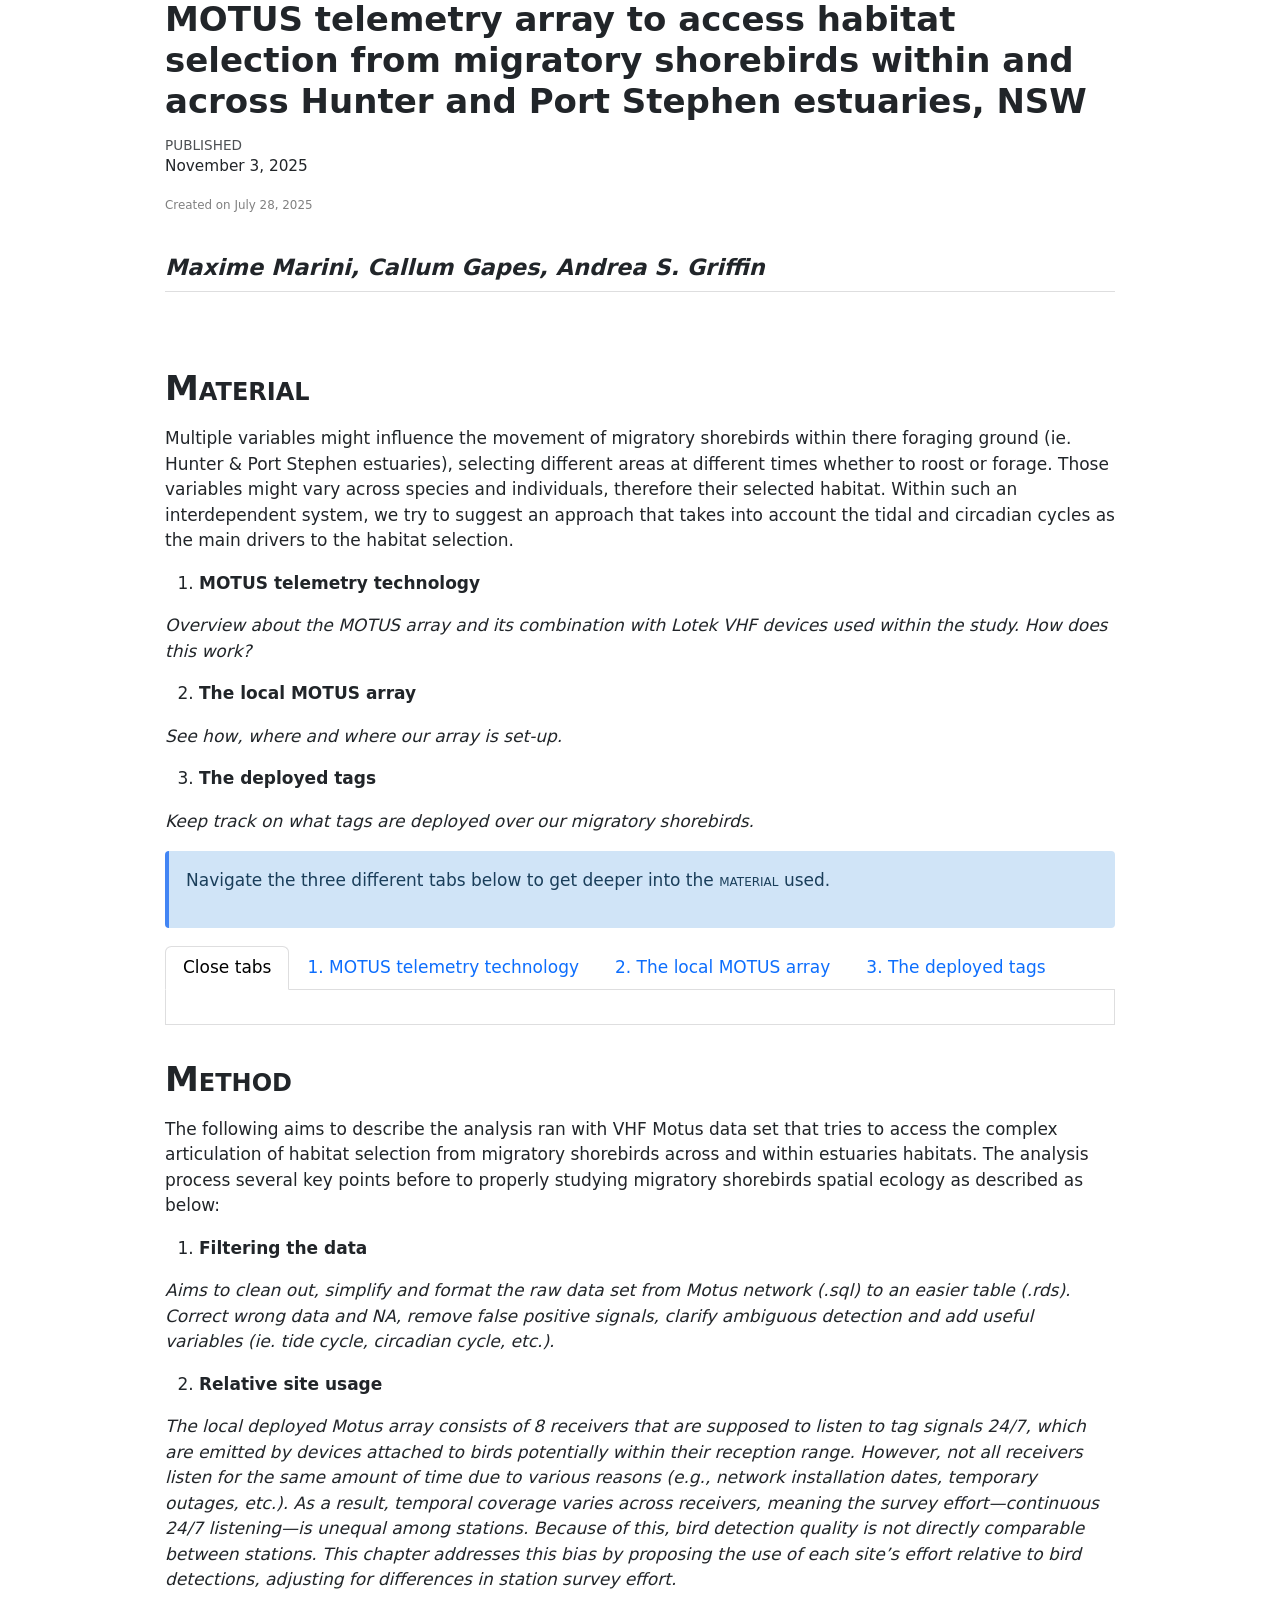
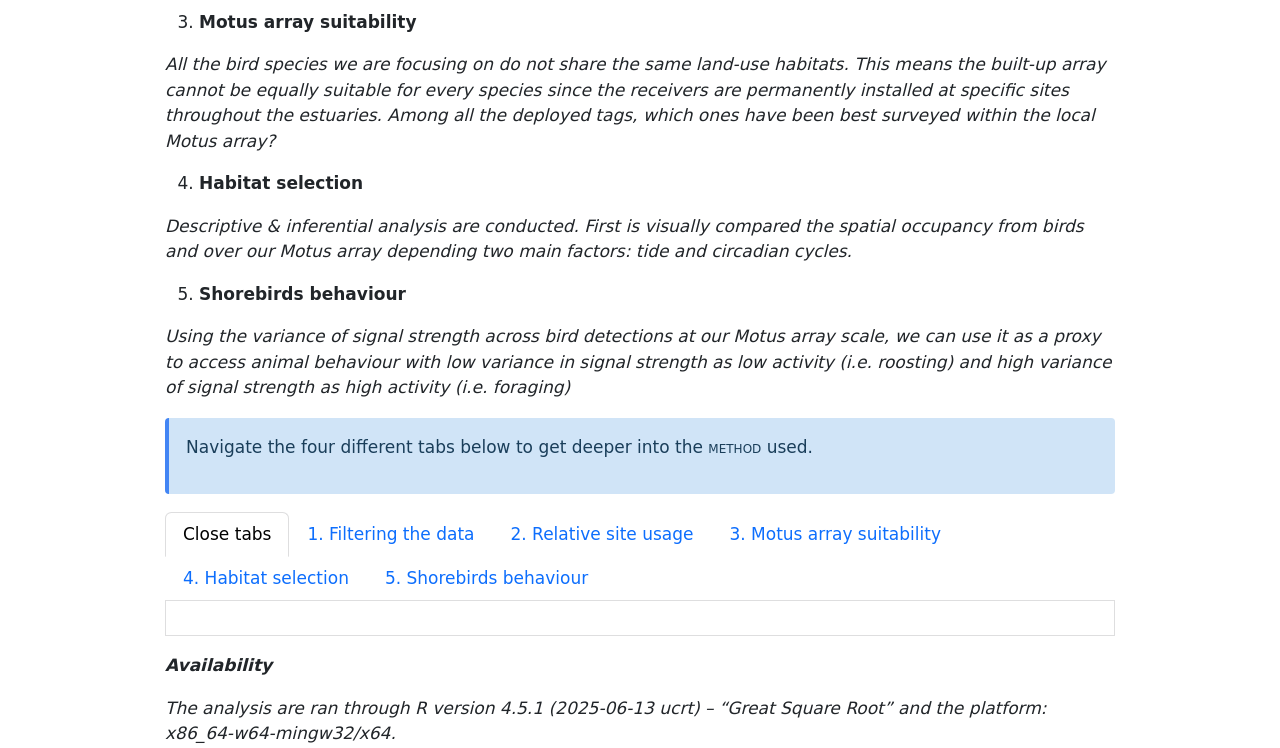
==== commit fe1fbd6b: "last update to retrieve floodgate data" ====
--- a/docs/index.html
+++ b/docs/index.html
@@ -6,7 +6,7 @@
 
 <meta name="viewport" content="width=device-width, initial-scale=1.0, user-scalable=yes">
 
-<meta name="dcterms.date" content="2025-10-29">
+<meta name="dcterms.date" content="2025-11-03">
 
 <title>MOTUS telemetry array to access habitat selection from migratory shorebirds within and across Hunter and Port Stephen estuaries, NSW</title>
 <style>
@@ -76,7 +76,7 @@
 
 <link href="index_files/libs/datatables-css-0.0.0/datatables-crosstalk.css" rel="stylesheet">
 
-<script src="index_files/libs/datatables-binding-0.33/datatables.js"></script>
+<script src="index_files/libs/datatables-binding-0.34.0/datatables.js"></script>
 
 <script src="index_files/libs/jquery-3.6.0/jquery-3.6.0.min.js"></script>
 
@@ -90,9 +90,9 @@
 
 <script src="index_files/libs/dt-ext-fixedcolumns-1.13.6/js/dataTables.fixedColumns.min.js"></script>
 
-<link href="index_files/libs/crosstalk-1.2.1/css/crosstalk.min.css" rel="stylesheet">
-
-<script src="index_files/libs/crosstalk-1.2.1/js/crosstalk.min.js"></script>
+<link href="index_files/libs/crosstalk-1.2.2/css/crosstalk.min.css" rel="stylesheet">
+
+<script src="index_files/libs/crosstalk-1.2.2/js/crosstalk.min.js"></script>
 
 
 
@@ -116,7 +116,7 @@
     <div>
     <div class="quarto-title-meta-heading">Published</div>
     <div class="quarto-title-meta-contents">
-      <p class="date">October 29, 2025</p>
+      <p class="date">November 3, 2025</p>
     </div>
   </div>
   
@@ -186,7 +186,7 @@
 </section>
 <section id="overview" class="level3">
 <h3 data-anchor-id="overview">VHF monitoring: overview</h3>
-<p>Since 2021, we trapped 44 birds, and 42 were released with a MOTUS tag, and potentially detectable across our automated telemetry array. Since then, several species have been monitored, with surveying varying across space and time as reflected by the coverage of our Motus stations (Table 1). Also, we distinguish three classes of automated telemetry monitoring: no detection, under 150 detections and over 150 detections (Table 2).</p>
+<p>Since 2021, we trapped 54 birds, and 52 were released with a MOTUS tag, and potentially detectable across our automated telemetry array. Since then, several species have been monitored, with surveying varying across space and time as reflected by the coverage of our Motus stations (Table 1). Also, we distinguish three classes of automated telemetry monitoring: no detection, under 150 detections and over 150 detections (Table 2).</p>
 <div style="display: flex; flex-direction: column; align-items: center; justify-content: center; min-height: 60vh;">
 <figure class="figure">
 <img src="figures/table1.png" style="display: block; margin: auto; width: 90vw; max-width: 950px; height: auto;" class="figure-img">
@@ -198,8 +198,8 @@
 <p>Find below more information about the captures (i.e.&nbsp;species, marking, banding, date, etc.).</p>
 <div class="cell">
 <div class="cell-output-display">
-<div class="datatables html-widget html-fill-item" id="htmlwidget-3ea54dd4ea834606b576" style="width:100%;height:auto;"></div>
-<script type="application/json" data-for="htmlwidget-3ea54dd4ea834606b576">{"x":{"filter":"none","vertical":false,"extensions":["FixedColumns"],"caption":"<caption>Table 3: Complete details on shorebird captures<\/caption>","data":[["1","2","3","4","5","6","7","8","9","10","11","12","13","14","15","16","17","18","19","20","21","22","23","24","25","26","27","28","29","30","31","32","33","34","35","36","37","38","39","40","41","42","43","44"],[8295752,8295761,7394013,7394014,7394016,7394017,7394015,7394018,7394019,6338804,6338805,8295771,8295772,8295770,10118806,8295773,8295774,8295775,8295776,7394026,7394027,7176824,8295777,8295778,8295779,8295780,8295781,7184271,6318627,6318626,6318617,8295845,6318799,6318618,6318620,6318619,6318621,6318624,6318625,6318623,6318621,6318629,6318630,7394032],["43298","43290","43306","43423","43300","43301","43302","43304","60473","43289","43305","60576","60577","60578","60472","43303","43296","43300","60471","81140","81119","81122","60470","60469","60575","81138","81121","81126","81117","81128","81133","81118","81120","81124","81127","81132","81134","81116","81131","81135","81125","81129","81139","81130"],["Masked Lapwing","Masked Lapwing","Bar-tailed Godwit","Bar-tailed Godwit","Bar-tailed Godwit","Bar-tailed Godwit","Bar-tailed Godwit","Bar-tailed Godwit","Bar-tailed Godwit","Pacific Golden Plover","Pacific Golden Plover","Black-winged Stilt","Black-winged Stilt","Black-winged Stilt","Eastern Curlew","Black-winged Stilt","Black-winged Stilt","Black-winged Stilt","Black-winged Stilt","Bar-tailed Godwit","Bar-tailed Godwit","Bar-tailed Godwit","Red-necked Avocet","Red-necked Avocet","Red-necked Avocet","Red-necked Avocet","Red-necked Avocet","Bar-tailed Godwit","Pacific Golden Plover","Pacific Golden Plover","Pacific Golden Plover","Masked Lapwing","Pacific Golden Plover","Pacific Golden Plover","Pacific Golden Plover","Pacific Golden Plover","Pacific Golden Plover","Pacific Golden Plover","Pacific Golden Plover","Pacific Golden Plover","Pacific Golden Plover","Pacific Golden Plover","Pacific Golden Plover","Bar-tailed Godwit"],["2021-12-19","2022-06-25","2023-02-01","2023-02-01","2023-03-04","2023-03-04","2023-03-04","2023-03-04","2023-03-04","2023-03-04","2023-03-04","2023-03-18","2023-03-18","2023-03-18","2023-03-18","2023-08-29","2023-08-29","2023-08-29","2023-08-29","2023-10-25","2023-10-25","2023-10-25","2023-10-25","2023-10-25","2023-10-25","2023-10-25","2023-10-25","2024-09-02","2024-09-02","2024-09-02","2024-09-29","2024-11-24","2024-11-24","2024-11-24","2024-11-24","2024-11-24","2024-11-24","2025-01-12","2025-01-12","2025-01-12","2025-02-09","2025-02-09","2025-02-09","2025-03-09"],["Vanellus miles","Vanellus miles","Limosa lapponica","Limosa lapponica","Limosa lapponica","Limosa lapponica","Limosa lapponica","Limosa lapponica","Limosa lapponica","Pluvialis fulva","Pluvialis fulva","Himantopus leucocephalus","Himantopus leucocephalus","Himantopus leucocephalus","Numenius madagascariensis","Himantopus leucocephalus","Himantopus leucocephalus","Himantopus leucocephalus","Himantopus leucocephalus","Limosa lapponica","Limosa lapponica","Limosa lapponica","Recurvirostra novaehollandiae","Recurvirostra novaehollandiae","Recurvirostra novaehollandiae","Recurvirostra novaehollandiae","Recurvirostra novaehollandiae","Limosa lapponica","Pluvialis fulva","Pluvialis fulva","Pluvialis fulva","Vanellus miles","Pluvialis fulva","Pluvialis fulva","Pluvialis fulva","Pluvialis fulva","Pluvialis fulva","Pluvialis fulva","Pluvialis fulva","Pluvialis fulva","Pluvialis fulva","Pluvialis fulva","Pluvialis fulva","Limosa lapponica"],["Phoenix Flats","Stockton Sandspit","Stockton Sandspit","Stockton Sandspit","Stockton Sandspit","Stockton Sandspit","Stockton Sandspit","Stockton Sandspit","Stockton Sandspit","Stockton Sandspit","Stockton Sandspit","Stockton Sandspit","Stockton Sandspit","Stockton Sandspit","Stockton Sandspit","Stockton Sandspit","Stockton Sandspit","Stockton Sandspit","Stockton Sandspit","Stockton Sandspit","Stockton Sandspit","Stockton Sandspit","Stockton Sandspit","Stockton Sandspit","Stockton Sandspit","Stockton Sandspit","Stockton Sandspit","Stockton Sandspit","Stockton Sandspit","Stockton Sandspit","Stockton Sandspit","Stockton Sandspit","Stockton Sandspit","Stockton Sandspit","Stockton Sandspit","Stockton Sandspit","Stockton Sandspit","Stockton Sandspit","Stockton Sandspit","Stockton Sandspit","Stockton Sandspit","Stockton Sandspit","Stockton Sandspit","Stockton Sandspit"],["OAA","HAL","EAR","EAS","EAU","EAV","EAT","EAW","EAX","DAC","DAD","HAX","HAY","HAW","AAE","HAZ","HBA","HBB","HBC","EBE","EBH","EBJ","HBD","HCA","HCB","HCC","HCD","EBL","DBN","DBM","DBB","HBS","DAE","DBC","DBE","DBD","DBH","DBK","DBL","DBJ","DBH","DBR","DBS","EBR"],[null,null,"Y","Y","Y","Y","Y","Y","Y","Y","Y","Y","Y","Y","Y","Y","Y","Y","Y",null,"Y","Y","Y","Y","Y","Y","Y","Y","Y","Y","Y","Y","Y","Y","Y","Y","Y","Y","Y","Y","Y","Y","Y","Y"],["Y","Y","Y","Y","Y","Y","Y","Y","Y","Y","Y",null,null,null,"Y","Y","Y","Y","Y","Y","Y","Y","Y","Y","Y","Y","Y","Y","Y","Y","Y","Y","Y","Y","Y","Y","Y","Y","Y","Y","Y","Y","Y","Y"],["Y","Y","Y","Y","Y","Y","Y","Y","Y","Y","Y","Y","Y","Y","Y","Y","Y","Y","Y","Y","Y","Y","Y","Y","Y","Y","Y","Y","Y","Y","Y","Y","Y","Y","Y","Y","Y","Y","Y","Y","Y","Y","Y","Y"],["Teflon harness","Teflon harness","glue","glue","glue","glue","glue","glue","glue","glue","glue","glue","glue","glue","glue","glue","glue","glue","glue","glue","glue","glue","glue","glue","glue","glue","glue","glue","glue","glue","glue","glue","glue","glue","glue","glue","glue","glue","glue","glue","glue","glue","glue","glue"],[8,23,20,12,11,13,14,16,14.1,22,18,6.1,7.1,8.1,13.1,15,5,11,12.1,40,19,22,11.1,10.1,15.1,38,21,26,17,28,33,18,20,24,27,32,34,16,31,35,25,29,39,30],["Y","Y","Y","Y","Y","Y","Y","Y","Y","Y","Y","Y","Y","Y","Y","Y","Y","Y","Y","Y","Y","Y","Y","Y","Y","Y","Y","Y","Y","Y","Y","Y","Y","Y","Y","Y","Y","Y","Y","Y","Y","Y","Y","Y"],["Y","Y","Y","Y","Y","Y","Y","Y","Y","Y","Y","Y","Y","Y","Y","Y","Y","Y","Y","Y","Y","Y","Y","Y","Y","Y","Y","Y","Y","Y","Y","Y","Y","Y","Y","Y","Y","Y","Y","Y","Y","Y","Y","Y"],["N","Y","Y","Y",null,"Y","Y","Y","Y","Y","N","N","Y","Y","Y","Y","Y","N","Y","Y","Y","Y","Y","Y","Y","Y","Y",null,null,null,"N",null,null,null,null,null,null,null,null,null,null,null,null,"Y"],[null,null,null,null,null,null,null,null,null,null,null,null,null,null,null,null,null,null,null,null,null,null,null,null,null,null,null,null,null,null,null,null,"Y",null,null,null,null,null,null,null,"Y",null,null,null],[null,null,null,null,"Y",null,null,null,null,null,null,null,null,null,null,null,null,null,null,null,null,null,null,null,null,null,null,null,null,null,null,null,null,null,null,null,null,null,null,null,null,null,null,null],[null,null,null,null,null,null,null,null,null,null,null,null,null,null,null,null,null,null,null,null,null,null,null,null,null,null,null,null,null,null,null,null,null,null,null,null,null,null,null,null,"Y",null,null,null],[null,null,null,null,null,null,null,null,null,null,null,null,null,null,null,null,null,null,null,null,null,null,null,null,null,null,null,null,null,null,null,null,null,null,null,null,null,null,null,null,null,null,null,null],["Judy Little","Mattea Taylor","Judy Little","Louise Williams","Tom Clarke","Louis O'Neill","Judy Little","Rob Kyte","Greg Little","Greg Little","Tom Clarke","Judy Little","Greg Little","Louis O'Neill","Judy Little","Greg Little","Drew Garnett","Sophie Poole","Rob Kyte","Louise Williams","Tom Clarke","Judy Little","Tom Clarke","Mattea Taylor","Andrea Griffin","Tom Clarke","Andrea Griffin","Christophe Tourenq","Andrea Griffin","Andrea Griffin","Greg Little","Drew Garnett","Drew Garnett","Christohe Tourenq","Sophie Poole","Christohe Tourenq","Drew Garnett","Padrick Anderson","Prasad","Drew Garnett","Christophe Tourenq","Judy Little","Andrea Griffin","Andrea Griffin"],[null,null,null,null,"Euthanised",null,null,null,null,null,null,null,null,null,null,null,null,null,null,null,null,null,null,null,null,null,null,null,null,null,null,null,"RETRAP?",null,null,null,null,null,null,null,"RETRAP - lost transmitter from November. New transmitter attached.",null,null,null]],"container":"<table class=\"display\">\n  <thead>\n    <tr>\n      <th> <\/th>\n      <th>Band.ID<\/th>\n      <th>motusTagID<\/th>\n      <th>Species<\/th>\n      <th>DateAUS.Trap<\/th>\n      <th>Scientific<\/th>\n      <th>Location<\/th>\n      <th>Flag<\/th>\n      <th>Blood.<\/th>\n      <th>Feathers.<\/th>\n      <th>Radio.tag.<\/th>\n      <th>Tag.adhesion.method<\/th>\n      <th>Manufacturer.s.ID<\/th>\n      <th>A.2021.107.metals<\/th>\n      <th>A.2019.919.radio.tags<\/th>\n      <th>Resighted.<\/th>\n      <th>Retrapped.<\/th>\n      <th>Euthanised.<\/th>\n      <th>Retagged.<\/th>\n      <th>Pre.released.<\/th>\n      <th>Bander<\/th>\n      <th>Notes<\/th>\n    <\/tr>\n  <\/thead>\n<\/table>","options":{"scrollX":true,"pageLength":10,"fixedColumns":{"leftColumns":2},"columnDefs":[{"className":"dt-right","targets":[1,12]},{"orderable":false,"targets":0},{"name":" ","targets":0},{"name":"Band.ID","targets":1},{"name":"motusTagID","targets":2},{"name":"Species","targets":3},{"name":"DateAUS.Trap","targets":4},{"name":"Scientific","targets":5},{"name":"Location","targets":6},{"name":"Flag","targets":7},{"name":"Blood.","targets":8},{"name":"Feathers.","targets":9},{"name":"Radio.tag.","targets":10},{"name":"Tag.adhesion.method","targets":11},{"name":"Manufacturer.s.ID","targets":12},{"name":"A.2021.107.metals","targets":13},{"name":"A.2019.919.radio.tags","targets":14},{"name":"Resighted.","targets":15},{"name":"Retrapped.","targets":16},{"name":"Euthanised.","targets":17},{"name":"Retagged.","targets":18},{"name":"Pre.released.","targets":19},{"name":"Bander","targets":20},{"name":"Notes","targets":21}],"order":[],"autoWidth":false,"orderClasses":false,"rowCallback":"function(row, data, displayNum, displayIndex, dataIndex) {\nvar value=data[1]; $(this.api().cell(row, 1).node()).css({'font-weight':'bold'});\nvar value=data[2]; $(this.api().cell(row, 2).node()).css({'font-weight':'bold'});\nvar value=data[4]; $(this.api().cell(row, 4).node()).css({'font-weight':'bold','color':'#808080'});\nvar value=data[6]; $(this.api().cell(row, 6).node()).css({'font-weight':'bold','color':'#808080'});\n}"}},"evals":["options.rowCallback"],"jsHooks":[]}</script>
+<div class="datatables html-widget html-fill-item" id="htmlwidget-a75bbaeca071e56bd587" style="width:100%;height:auto;"></div>
+<script type="application/json" data-for="htmlwidget-a75bbaeca071e56bd587">{"x":{"filter":"none","vertical":false,"extensions":["FixedColumns"],"caption":"<caption>Table 3: Complete details on shorebird captures<\/caption>","data":[["1","2","3","4","5","6","7","8","9","10","11","12","13","14","15","16","17","18","19","20","21","22","23","24","25","26","27","28","29","30","31","32","33","34","35","36","37","38","39","40","41","42","43","44","45","46","47","48","49","50","51","52","53","54"],[8295752,8295761,7394013,7394014,7394016,7394017,7394015,7394018,7394019,6338804,6338805,8295771,8295772,8295770,10118806,8295773,8295774,8295775,8295776,7394026,7394027,7176824,8295777,8295778,8295779,8295780,8295781,7184271,6318627,6318626,6318617,8295845,6318799,6318618,6318620,6318619,6318621,6318624,6318625,6318623,6318621,6318629,6318630,7394032,6318633,6318635,4281420,4281407,4281408,4281409,4281410,8345053,8345054,8345055],["43298","43290","43306","43423","43300","43301","43302","43304","60473","43289","43305","60576","60577","60578","60472","43303","43296","43300","60471","81140","81119","81122","60470","60469","60575","81138","81121","81126","81117","81128","81133","81118","81120","81124","81127","81132","81134","81116","81131","81135","81125","81129","81139","81130",null,null,null,null,null,null,null,null,null,null],["Masked Lapwing","Masked Lapwing","Bar-tailed Godwit","Bar-tailed Godwit","Bar-tailed Godwit","Bar-tailed Godwit","Bar-tailed Godwit","Bar-tailed Godwit","Bar-tailed Godwit","Pacific Golden Plover","Pacific Golden Plover","Black-winged Stilt","Black-winged Stilt","Black-winged Stilt","Eastern Curlew","Black-winged Stilt","Black-winged Stilt","Black-winged Stilt","Black-winged Stilt","Bar-tailed Godwit","Bar-tailed Godwit","Bar-tailed Godwit","Red-necked Avocet","Red-necked Avocet","Red-necked Avocet","Red-necked Avocet","Red-necked Avocet","Bar-tailed Godwit","Pacific Golden Plover","Pacific Golden Plover","Pacific Golden Plover","Masked Lapwing","Pacific Golden Plover","Pacific Golden Plover","Pacific Golden Plover","Pacific Golden Plover","Pacific Golden Plover","Pacific Golden Plover","Pacific Golden Plover","Pacific Golden Plover","Pacific Golden Plover","Pacific Golden Plover","Pacific Golden Plover","Bar-tailed Godwit","Pacific Golden Plover","Pacific Golden Plover","Curlew Sandpiper","Curlew Sandpiper","Curlew Sandpiper","Curlew Sandpiper","Curlew Sandpiper","Bar-tailed Godwit","Whimbrel","Whimbrel"],["2021-12-19","2022-06-25","2023-02-01","2023-02-01","2023-03-04","2023-03-04","2023-03-04","2023-03-04","2023-03-04","2023-03-04","2023-03-04","2023-03-18","2023-03-18","2023-03-18","2023-03-18","2023-08-29","2023-08-29","2023-08-29","2023-08-29","2023-10-25","2023-10-25","2023-10-25","2023-10-25","2023-10-25","2023-10-25","2023-10-25","2023-10-25","2024-09-02","2024-09-02","2024-09-02","2024-09-29","2024-11-24","2024-11-24","2024-11-24","2024-11-24","2024-11-24","2024-11-24","2025-01-12","2025-01-12","2025-01-12","2025-02-09","2025-02-09","2025-02-09","2025-03-09","2025-11-01","2025-11-01","2025-11-01","2025-11-01","2025-11-01","2025-11-01","2025-11-01","2025-11-01","2025-11-01","2025-11-01"],["Vanellus miles","Vanellus miles","Limosa lapponica","Limosa lapponica","Limosa lapponica","Limosa lapponica","Limosa lapponica","Limosa lapponica","Limosa lapponica","Pluvialis fulva","Pluvialis fulva","Himantopus leucocephalus","Himantopus leucocephalus","Himantopus leucocephalus","Numenius madagascariensis","Himantopus leucocephalus","Himantopus leucocephalus","Himantopus leucocephalus","Himantopus leucocephalus","Limosa lapponica","Limosa lapponica","Limosa lapponica","Recurvirostra novaehollandiae","Recurvirostra novaehollandiae","Recurvirostra novaehollandiae","Recurvirostra novaehollandiae","Recurvirostra novaehollandiae","Limosa lapponica","Pluvialis fulva","Pluvialis fulva","Pluvialis fulva","Vanellus miles","Pluvialis fulva","Pluvialis fulva","Pluvialis fulva","Pluvialis fulva","Pluvialis fulva","Pluvialis fulva","Pluvialis fulva","Pluvialis fulva","Pluvialis fulva","Pluvialis fulva","Pluvialis fulva","Limosa lapponica","Pluvialis fulva","Pluvialis fulva","Calidris ferruginea","Calidris ferruginea","Calidris ferruginea","Calidris ferruginea","Calidris ferruginea","Limosa lapponica","Numenius phaeopus","Numenius phaeopus"],["Phoenix Flats","Stockton Sandspit","Stockton Sandspit","Stockton Sandspit","Stockton Sandspit","Stockton Sandspit","Stockton Sandspit","Stockton Sandspit","Stockton Sandspit","Stockton Sandspit","Stockton Sandspit","Stockton Sandspit","Stockton Sandspit","Stockton Sandspit","Stockton Sandspit","Stockton Sandspit","Stockton Sandspit","Stockton Sandspit","Stockton Sandspit","Stockton Sandspit","Stockton Sandspit","Stockton Sandspit","Stockton Sandspit","Stockton Sandspit","Stockton Sandspit","Stockton Sandspit","Stockton Sandspit","Stockton Sandspit","Stockton Sandspit","Stockton Sandspit","Stockton Sandspit","Stockton Sandspit","Stockton Sandspit","Stockton Sandspit","Stockton Sandspit","Stockton Sandspit","Stockton Sandspit","Stockton Sandspit","Stockton Sandspit","Stockton Sandspit","Stockton Sandspit","Stockton Sandspit","Stockton Sandspit","Stockton Sandspit","Stockton Sandspit","Stockton Sandspit","Stockton Sandspit","Stockton Sandspit","Stockton Sandspit","Stockton Sandspit","Stockton Sandspit","Stockton Sandspit","Stockton Sandspit","Stockton Sandspit"],["OAA","HAL","EAR","EAS","EAU","EAV","EAT","EAW","EAX","DAC","DAD","HAX","HAY","HAW","AAE","HAZ","HBA","HBB","HBC","EBE","EBH","EBJ","HBD","HCA","HCB","HCC","HCD","EBL","DBN","DBM","DBB","HBS","DAE","DBC","DBE","DBD","DBH","DBK","DBL","DBJ","DBH","DBR","DBS","EBR","DBV","DBW","BAR","BAT","BAU","BAV","BAW","HCH","HCJ","HCK"],[null,null,null,null,null,null,null,null,null,null,null,null,null,null,null,null,null,null,null,null,null,null,null,null,null,null,null,null,null,null,null,null,null,null,null,null,null,null,null,null,null,null,null,null,133,122,56,60,50,56,55,346,338,296],[null,null,"Y","Y","Y","Y","Y","Y","Y","Y","Y","Y","Y","Y","Y","Y","Y","Y","Y",null,"Y","Y","Y","Y","Y","Y","Y","Y","Y","Y","Y","Y","Y","Y","Y","Y","Y","Y","Y","Y","Y","Y","Y","Y","Y","Y","Y","Y","Y","Y","Y","Y","Y","Y"],["Y","Y","Y","Y","Y","Y","Y","Y","Y","Y","Y",null,null,null,"Y","Y","Y","Y","Y","Y","Y","Y","Y","Y","Y","Y","Y","Y","Y","Y","Y","Y","Y","Y","Y","Y","Y","Y","Y","Y","Y","Y","Y","Y","Y","Y","Y","Y","Y","Y","Y","Y","Y","Y"],["Y","Y","Y","Y","Y","Y","Y","Y","Y","Y","Y","Y","Y","Y","Y","Y","Y","Y","Y","Y","Y","Y","Y","Y","Y","Y","Y","Y","Y","Y","Y","Y","Y","Y","Y","Y","Y","Y","Y","Y","Y","Y","Y","Y","Y","Y","Y","Y","Y","Y","Y","Y","Y","Y"],["Teflon harness","Teflon harness","glue","glue","glue","glue","glue","glue","glue","glue","glue","glue","glue","glue","glue","glue","glue","glue","glue","glue","glue","glue","glue","glue","glue","glue","glue","glue","glue","glue","glue","glue","glue","glue","glue","glue","glue","glue","glue","glue","glue","glue","glue","glue","glue","glue","glue","glue","glue","glue","glue","glue","glue","glue"],[8,23,20,12,11,13,14,16,14.1,22,18,6.1,7.1,8.1,13.1,15,5,11,12.1,40,19,22,11.1,10.1,15.1,38,21,26,17,28,33,18,20,24,27,32,34,16,31,35,25,29,39,30,50,49,43,41,44,46,45,57,58,59],["Y","Y","Y","Y","Y","Y","Y","Y","Y","Y","Y","Y","Y","Y","Y","Y","Y","Y","Y","Y","Y","Y","Y","Y","Y","Y","Y","Y","Y","Y","Y","Y","Y","Y","Y","Y","Y","Y","Y","Y","Y","Y","Y","Y","Y","Y","Y","Y","Y","Y","Y","Y","Y","Y"],["Y","Y","Y","Y","Y","Y","Y","Y","Y","Y","Y","Y","Y","Y","Y","Y","Y","Y","Y","Y","Y","Y","Y","Y","Y","Y","Y","Y","Y","Y","Y","Y","Y","Y","Y","Y","Y","Y","Y","Y","Y","Y","Y","Y","Y","Y","Y","Y","Y","Y","Y","Y","Y","Y"],["N","Y","Y","Y",null,"Y","Y","Y","Y","Y","N","N","Y","Y","Y","Y","Y","N","Y","Y","Y","Y","Y","Y","Y","Y","Y",null,null,null,"N",null,null,null,null,null,null,null,null,null,null,null,null,"Y",null,null,null,null,null,null,null,null,null,null],[null,null,null,null,null,null,null,null,null,null,null,null,null,null,null,null,null,null,null,null,null,null,null,null,null,null,null,null,null,null,null,null,"Y",null,null,null,null,null,null,null,"Y",null,null,null,null,null,null,null,null,null,null,null,null,null],[null,null,null,null,"Y",null,null,null,null,null,null,null,null,null,null,null,null,null,null,null,null,null,null,null,null,null,null,null,null,null,null,null,null,null,null,null,null,null,null,null,null,null,null,null,null,null,null,null,null,null,null,null,null,null],[null,null,null,null,null,null,null,null,null,null,null,null,null,null,null,null,null,null,null,null,null,null,null,null,null,null,null,null,null,null,null,null,null,null,null,null,null,null,null,null,"Y",null,null,null,null,null,null,null,null,null,null,null,null,null],[null,null,null,null,null,null,null,null,null,null,null,null,null,null,null,null,null,null,null,null,null,null,null,null,null,null,null,null,null,null,null,null,null,null,null,null,null,null,null,null,null,null,null,null,null,null,null,null,null,null,null,null,null,null],["Judy Little","Mattea Taylor","Judy Little","Louise Williams","Tom Clarke","Louis O'Neill","Judy Little","Rob Kyte","Greg Little","Greg Little","Tom Clarke","Judy Little","Greg Little","Louis O'Neill","Judy Little","Greg Little","Drew Garnett","Sophie Poole","Rob Kyte","Louise Williams","Tom Clarke","Judy Little","Tom Clarke","Mattea Taylor","Andrea Griffin","Tom Clarke","Andrea Griffin","Christophe Tourenq","Andrea Griffin","Andrea Griffin","Greg Little","Drew Garnett","Drew Garnett","Christohe Tourenq","Sophie Poole","Christohe Tourenq","Drew Garnett","Padrick Anderson","Prasad","Drew Garnett","Christophe Tourenq","Judy Little","Andrea Griffin","Andrea Griffin","Greg Little","Greg Little","Greg Little","Judy Little","Judy Little","Louise Williams","Judy Little","Drew Garnett","Drew Garnett","Andrea Griffin"],[null,null,null,null,"Euthanised",null,null,null,null,null,null,null,null,null,null,null,null,null,null,null,null,null,null,null,null,null,null,null,null,null,null,null,"RETRAP?",null,null,null,null,null,null,null,"RETRAP - lost transmitter from November. New transmitter attached.",null,null,null,null,null,null,null,null,null,null,null,null,null]],"container":"<table class=\"display\">\n  <thead>\n    <tr>\n      <th> <\/th>\n      <th>Band.ID<\/th>\n      <th>motusTagID<\/th>\n      <th>Species<\/th>\n      <th>DateAUS.Trap<\/th>\n      <th>Scientific<\/th>\n      <th>Location<\/th>\n      <th>Flag<\/th>\n      <th>Weight..g.<\/th>\n      <th>Blood.<\/th>\n      <th>Feathers.<\/th>\n      <th>Radio.tag.<\/th>\n      <th>Tag.adhesion.method<\/th>\n      <th>Manufacturer.s.ID<\/th>\n      <th>A.2021.107.metals<\/th>\n      <th>A.2019.919.radio.tags<\/th>\n      <th>Resighted.<\/th>\n      <th>Retrapped.<\/th>\n      <th>Euthanised.<\/th>\n      <th>Retagged.<\/th>\n      <th>Pre.released.<\/th>\n      <th>Bander<\/th>\n      <th>Notes<\/th>\n    <\/tr>\n  <\/thead>\n<\/table>","options":{"scrollX":true,"pageLength":10,"fixedColumns":{"leftColumns":2},"columnDefs":[{"className":"dt-right","targets":[1,8,13]},{"orderable":false,"targets":0},{"name":" ","targets":0},{"name":"Band.ID","targets":1},{"name":"motusTagID","targets":2},{"name":"Species","targets":3},{"name":"DateAUS.Trap","targets":4},{"name":"Scientific","targets":5},{"name":"Location","targets":6},{"name":"Flag","targets":7},{"name":"Weight..g.","targets":8},{"name":"Blood.","targets":9},{"name":"Feathers.","targets":10},{"name":"Radio.tag.","targets":11},{"name":"Tag.adhesion.method","targets":12},{"name":"Manufacturer.s.ID","targets":13},{"name":"A.2021.107.metals","targets":14},{"name":"A.2019.919.radio.tags","targets":15},{"name":"Resighted.","targets":16},{"name":"Retrapped.","targets":17},{"name":"Euthanised.","targets":18},{"name":"Retagged.","targets":19},{"name":"Pre.released.","targets":20},{"name":"Bander","targets":21},{"name":"Notes","targets":22}],"order":[],"autoWidth":false,"orderClasses":false,"rowCallback":"function(row, data, displayNum, displayIndex, dataIndex) {\nvar value=data[1]; $(this.api().cell(row, 1).node()).css({'font-weight':'bold'});\nvar value=data[2]; $(this.api().cell(row, 2).node()).css({'font-weight':'bold'});\nvar value=data[4]; $(this.api().cell(row, 4).node()).css({'font-weight':'bold','color':'#808080'});\nvar value=data[6]; $(this.api().cell(row, 6).node()).css({'font-weight':'bold','color':'#808080'});\n}"}},"evals":["options.rowCallback"],"jsHooks":[]}</script>
 </div>
 </div>
 </section>
@@ -207,8 +207,8 @@
 <h3 data-anchor-id="detected">Detected birds</h3>
 <div class="cell">
 <div class="cell-output-display">
-<div class="datatables html-widget html-fill-item" id="htmlwidget-d70f0ef9c1b8e711c9e3" style="width:100%;height:auto;"></div>
-<script type="application/json" data-for="htmlwidget-d70f0ef9c1b8e711c9e3">{"x":{"filter":"none","vertical":false,"extensions":["FixedColumns"],"caption":"<caption>Table 4: Details on detected birds<\/caption>","data":[["1","2","3","4","5","6","7","8","9","10","11","12","13","14","15","16","17","18","19","20","21","22","23","24","25","26","27","28","29","30","31","32"],[8,52,83,106,58935,309519,72053,6840,106145,5739,396743,23244,28319,8791,11887,38555,46965,81023,40848,280581,99,11189,21236,152580,55881,49100,52769,3542,20180,455014,19634,22844],[7394014,7394017,7394018,7394019,8295772,8295770,10118806,8295773,8295774,8295775,8295776,7394026,7394027,7176824,8295778,8295780,8295781,6318627,6318626,6318617,8295845,6318799,6318618,6318620,6318619,6318621,6318624,6318625,6318621,6318629,6318630,7394032],["43423","43301","43304","60473","60577","60578","60472","43303","43296","43300","60471","81140","81119","81122","60469","81138","81121","81117","81128","81133","81118","81120","81124","81127","81132","81134","81116","81131","81125","81129","81139","81130"],["Bar-tailed Godwit","Bar-tailed Godwit","Bar-tailed Godwit","Bar-tailed Godwit","Black-winged Stilt","Black-winged Stilt","Eastern Curlew","Black-winged Stilt","Black-winged Stilt","Black-winged Stilt","Black-winged Stilt","Bar-tailed Godwit","Bar-tailed Godwit","Bar-tailed Godwit","Red-necked Avocet","Red-necked Avocet","Red-necked Avocet","Pacific Golden Plover","Pacific Golden Plover","Pacific Golden Plover","Masked Lapwing","Pacific Golden Plover","Pacific Golden Plover","Pacific Golden Plover","Pacific Golden Plover","Pacific Golden Plover","Pacific Golden Plover","Pacific Golden Plover","Pacific Golden Plover","Pacific Golden Plover","Pacific Golden Plover","Bar-tailed Godwit"],["2023-02-01","2023-03-04","2023-03-04","2023-03-04","2023-03-18","2023-03-18","2023-03-18","2023-08-29","2023-08-29","2023-08-29","2023-08-29","2023-10-25","2023-10-25","2023-10-25","2023-10-25","2023-10-25","2023-10-25","2024-09-02","2024-09-02","2024-09-29","2024-11-24","2024-11-24","2024-11-24","2024-11-24","2024-11-24","2024-11-24","2025-01-12","2025-01-12","2025-02-09","2025-02-09","2025-02-09","2025-03-09"],["2023-09-18","2023-03-24","2023-03-27","2023-03-26","2023-03-26","2023-03-20","2023-03-25","2023-08-29","2023-08-30","2023-08-29","2023-08-29","2023-10-25","2023-10-25","2023-10-25","2023-10-25","2023-10-25","2023-10-25","2025-02-09","2025-02-09","2024-09-29","2024-11-30","2024-11-24","2024-11-24","2024-11-25","2024-11-24","2024-11-25","2025-01-12","2025-01-13","2024-11-25","2025-02-11","2025-02-12","2025-03-09"],["2023-10-13","2023-03-28","2023-04-06","2023-10-28","2023-11-09","2025-01-09","2023-04-23","2023-09-15","2023-10-10","2023-08-31","2023-11-29","2025-02-17","2023-11-04","2023-10-27","2023-10-31","2023-11-22","2023-11-22","2025-03-07","2025-03-19","2024-11-28","2024-12-24","2025-01-08","2025-01-30","2025-01-19","2024-12-08","2025-03-13","2025-04-05","2025-01-28","2025-03-13","2025-05-03","2025-04-15","2025-04-02"],["Limosa lapponica","Limosa lapponica","Limosa lapponica","Limosa lapponica","Himantopus leucocephalus","Himantopus leucocephalus","Numenius madagascariensis","Himantopus leucocephalus","Himantopus leucocephalus","Himantopus leucocephalus","Himantopus leucocephalus","Limosa lapponica","Limosa lapponica","Limosa lapponica","Recurvirostra novaehollandiae","Recurvirostra novaehollandiae","Recurvirostra novaehollandiae","Pluvialis fulva","Pluvialis fulva","Pluvialis fulva","Vanellus miles","Pluvialis fulva","Pluvialis fulva","Pluvialis fulva","Pluvialis fulva","Pluvialis fulva","Pluvialis fulva","Pluvialis fulva","Pluvialis fulva","Pluvialis fulva","Pluvialis fulva","Limosa lapponica"],["Stockton Sandspit","Stockton Sandspit","Stockton Sandspit","Stockton Sandspit","Stockton Sandspit","Stockton Sandspit","Stockton Sandspit","Stockton Sandspit","Stockton Sandspit","Stockton Sandspit","Stockton Sandspit","Stockton Sandspit","Stockton Sandspit","Stockton Sandspit","Stockton Sandspit","Stockton Sandspit","Stockton Sandspit","Stockton Sandspit","Stockton Sandspit","Stockton Sandspit","Stockton Sandspit","Stockton Sandspit","Stockton Sandspit","Stockton Sandspit","Stockton Sandspit","Stockton Sandspit","Stockton Sandspit","Stockton Sandspit","Stockton Sandspit","Stockton Sandspit","Stockton Sandspit","Stockton Sandspit"],["EAS","EAV","EAW","EAX","HAY","HAW","AAE","HAZ","HBA","HBB","HBC","EBE","EBH","EBJ","HCA","HCC","HCD","DBN","DBM","DBB","HBS","DAE","DBC","DBE","DBD","DBH","DBK","DBL","DBH","DBR","DBS","EBR"],["Y","Y","Y","Y","Y","Y","Y","Y","Y","Y","Y",null,"Y","Y","Y","Y","Y","Y","Y","Y","Y","Y","Y","Y","Y","Y","Y","Y","Y","Y","Y","Y"],["Y","Y","Y","Y",null,null,"Y","Y","Y","Y","Y","Y","Y","Y","Y","Y","Y","Y","Y","Y","Y","Y","Y","Y","Y","Y","Y","Y","Y","Y","Y","Y"],["Y","Y","Y","Y","Y","Y","Y","Y","Y","Y","Y","Y","Y","Y","Y","Y","Y","Y","Y","Y","Y","Y","Y","Y","Y","Y","Y","Y","Y","Y","Y","Y"],["glue","glue","glue","glue","glue","glue","glue","glue","glue","glue","glue","glue","glue","glue","glue","glue","glue","glue","glue","glue","glue","glue","glue","glue","glue","glue","glue","glue","glue","glue","glue","glue"],[12,13,16,14.1,7.1,8.1,13.1,15,5,11,12.1,40,19,22,10.1,38,21,17,28,33,18,20,24,27,32,34,16,31,25,29,39,30],["Y","Y","Y","Y","Y","Y","Y","Y","Y","Y","Y","Y","Y","Y","Y","Y","Y","Y","Y","Y","Y","Y","Y","Y","Y","Y","Y","Y","Y","Y","Y","Y"],["Y","Y","Y","Y","Y","Y","Y","Y","Y","Y","Y","Y","Y","Y","Y","Y","Y","Y","Y","Y","Y","Y","Y","Y","Y","Y","Y","Y","Y","Y","Y","Y"],["Y","Y","Y","Y","Y","Y","Y","Y","Y","N","Y","Y","Y","Y","Y","Y","Y",null,null,"N",null,null,null,null,null,null,null,null,null,null,null,"Y"],[null,null,null,null,null,null,null,null,null,null,null,null,null,null,null,null,null,null,null,null,null,"Y",null,null,null,null,null,null,"Y",null,null,null],[null,null,null,null,null,null,null,null,null,null,null,null,null,null,null,null,null,null,null,null,null,null,null,null,null,null,null,null,null,null,null,null],[null,null,null,null,null,null,null,null,null,null,null,null,null,null,null,null,null,null,null,null,null,null,null,null,null,null,null,null,"Y",null,null,null],[null,null,null,null,null,null,null,null,null,null,null,null,null,null,null,null,null,null,null,null,null,null,null,null,null,null,null,null,null,null,null,null],["Louise Williams","Louis O'Neill","Rob Kyte","Greg Little","Greg Little","Louis O'Neill","Judy Little","Greg Little","Drew Garnett","Sophie Poole","Rob Kyte","Louise Williams","Tom Clarke","Judy Little","Mattea Taylor","Tom Clarke","Andrea Griffin","Andrea Griffin","Andrea Griffin","Greg Little","Drew Garnett","Drew Garnett","Christohe Tourenq","Sophie Poole","Christohe Tourenq","Drew Garnett","Padrick Anderson","Prasad","Christophe Tourenq","Judy Little","Andrea Griffin","Andrea Griffin"],[null,null,null,null,null,null,null,null,null,null,null,null,null,null,null,null,null,null,null,null,null,"RETRAP?",null,null,null,null,null,null,"RETRAP - lost transmitter from November. New transmitter attached.",null,null,null]],"container":"<table class=\"display\">\n  <thead>\n    <tr>\n      <th> <\/th>\n      <th>Detections<\/th>\n      <th>Band.ID<\/th>\n      <th>motusTagID<\/th>\n      <th>Species<\/th>\n      <th>DateAUS.Trap<\/th>\n      <th>first_detect<\/th>\n      <th>last_detect<\/th>\n      <th>Scientific<\/th>\n      <th>Location<\/th>\n      <th>Flag<\/th>\n      <th>Blood.<\/th>\n      <th>Feathers.<\/th>\n      <th>Radio.tag.<\/th>\n      <th>Tag.adhesion.method<\/th>\n      <th>Manufacturer.s.ID<\/th>\n      <th>A.2021.107.metals<\/th>\n      <th>A.2019.919.radio.tags<\/th>\n      <th>Resighted.<\/th>\n      <th>Retrapped.<\/th>\n      <th>Euthanised.<\/th>\n      <th>Retagged.<\/th>\n      <th>Pre.released.<\/th>\n      <th>Bander<\/th>\n      <th>Notes<\/th>\n    <\/tr>\n  <\/thead>\n<\/table>","options":{"scrollX":true,"pageLength":10,"fixedColumns":{"leftColumns":3},"columnDefs":[{"className":"dt-right","targets":[1,2,15]},{"orderable":false,"targets":0},{"name":" ","targets":0},{"name":"Detections","targets":1},{"name":"Band.ID","targets":2},{"name":"motusTagID","targets":3},{"name":"Species","targets":4},{"name":"DateAUS.Trap","targets":5},{"name":"first_detect","targets":6},{"name":"last_detect","targets":7},{"name":"Scientific","targets":8},{"name":"Location","targets":9},{"name":"Flag","targets":10},{"name":"Blood.","targets":11},{"name":"Feathers.","targets":12},{"name":"Radio.tag.","targets":13},{"name":"Tag.adhesion.method","targets":14},{"name":"Manufacturer.s.ID","targets":15},{"name":"A.2021.107.metals","targets":16},{"name":"A.2019.919.radio.tags","targets":17},{"name":"Resighted.","targets":18},{"name":"Retrapped.","targets":19},{"name":"Euthanised.","targets":20},{"name":"Retagged.","targets":21},{"name":"Pre.released.","targets":22},{"name":"Bander","targets":23},{"name":"Notes","targets":24}],"order":[],"autoWidth":false,"orderClasses":false,"rowCallback":"function(row, data, displayNum, displayIndex, dataIndex) {\nvar value=data[2]; $(this.api().cell(row, 2).node()).css({'font-weight':'bold'});\nvar value=data[3]; $(this.api().cell(row, 3).node()).css({'font-weight':'bold'});\nvar value=data[1]; $(this.api().cell(row, 1).node()).css({'font-weight':'bold','color':'#808080'});\nvar value=data[5]; $(this.api().cell(row, 5).node()).css({'font-weight':'bold','color':'#808080'});\nvar value=data[9]; $(this.api().cell(row, 9).node()).css({'font-weight':'bold','color':'#808080'});\n}"}},"evals":["options.rowCallback"],"jsHooks":[]}</script>
+<div class="datatables html-widget html-fill-item" id="htmlwidget-5f8f5e06d1389ca50af8" style="width:100%;height:auto;"></div>
+<script type="application/json" data-for="htmlwidget-5f8f5e06d1389ca50af8">{"x":{"filter":"none","vertical":false,"extensions":["FixedColumns"],"caption":"<caption>Table 4: Details on detected birds<\/caption>","data":[["1","2","3","4","5","6","7","8","9","10","11","12","13","14","15","16","17","18","19","20","21","22","23","24","25","26","27","28","29","30","31","32"],[8,52,83,106,58935,309519,72053,6840,106145,5739,396743,23244,28319,8791,11887,38555,46965,81023,40889,280581,99,11189,21236,152580,55881,49100,60385,3542,20180,455830,19634,22844],[7394014,7394017,7394018,7394019,8295772,8295770,10118806,8295773,8295774,8295775,8295776,7394026,7394027,7176824,8295778,8295780,8295781,6318627,6318626,6318617,8295845,6318799,6318618,6318620,6318619,6318621,6318624,6318625,6318621,6318629,6318630,7394032],["43423","43301","43304","60473","60577","60578","60472","43303","43296","43300","60471","81140","81119","81122","60469","81138","81121","81117","81128","81133","81118","81120","81124","81127","81132","81134","81116","81131","81125","81129","81139","81130"],["Bar-tailed Godwit","Bar-tailed Godwit","Bar-tailed Godwit","Bar-tailed Godwit","Black-winged Stilt","Black-winged Stilt","Eastern Curlew","Black-winged Stilt","Black-winged Stilt","Black-winged Stilt","Black-winged Stilt","Bar-tailed Godwit","Bar-tailed Godwit","Bar-tailed Godwit","Red-necked Avocet","Red-necked Avocet","Red-necked Avocet","Pacific Golden Plover","Pacific Golden Plover","Pacific Golden Plover","Masked Lapwing","Pacific Golden Plover","Pacific Golden Plover","Pacific Golden Plover","Pacific Golden Plover","Pacific Golden Plover","Pacific Golden Plover","Pacific Golden Plover","Pacific Golden Plover","Pacific Golden Plover","Pacific Golden Plover","Bar-tailed Godwit"],["2023-02-01","2023-03-04","2023-03-04","2023-03-04","2023-03-18","2023-03-18","2023-03-18","2023-08-29","2023-08-29","2023-08-29","2023-08-29","2023-10-25","2023-10-25","2023-10-25","2023-10-25","2023-10-25","2023-10-25","2024-09-02","2024-09-02","2024-09-29","2024-11-24","2024-11-24","2024-11-24","2024-11-24","2024-11-24","2024-11-24","2025-01-12","2025-01-12","2025-02-09","2025-02-09","2025-02-09","2025-03-09"],["2023-09-18","2023-03-24","2023-03-27","2023-03-26","2023-03-26","2023-03-20","2023-03-25","2023-08-29","2023-08-30","2023-08-29","2023-08-29","2023-10-25","2023-10-25","2023-10-25","2023-10-25","2023-10-25","2023-10-25","2025-02-09","2025-02-09","2024-09-29","2024-11-30","2024-11-24","2024-11-24","2024-11-25","2024-11-24","2024-11-25","2025-01-12","2025-01-13","2024-11-25","2025-02-11","2025-02-12","2025-03-09"],["2023-10-13","2023-03-28","2023-04-06","2023-10-28","2023-11-09","2025-01-09","2023-04-23","2023-09-15","2023-10-10","2023-08-31","2023-11-29","2025-02-17","2023-11-04","2023-10-27","2023-10-31","2023-11-22","2023-11-22","2025-03-07","2025-03-19","2024-11-28","2024-12-24","2025-01-08","2025-01-30","2025-01-19","2024-12-08","2025-03-13","2025-04-05","2025-01-28","2025-03-13","2025-05-03","2025-04-15","2025-04-02"],["Limosa lapponica","Limosa lapponica","Limosa lapponica","Limosa lapponica","Himantopus leucocephalus","Himantopus leucocephalus","Numenius madagascariensis","Himantopus leucocephalus","Himantopus leucocephalus","Himantopus leucocephalus","Himantopus leucocephalus","Limosa lapponica","Limosa lapponica","Limosa lapponica","Recurvirostra novaehollandiae","Recurvirostra novaehollandiae","Recurvirostra novaehollandiae","Pluvialis fulva","Pluvialis fulva","Pluvialis fulva","Vanellus miles","Pluvialis fulva","Pluvialis fulva","Pluvialis fulva","Pluvialis fulva","Pluvialis fulva","Pluvialis fulva","Pluvialis fulva","Pluvialis fulva","Pluvialis fulva","Pluvialis fulva","Limosa lapponica"],["Stockton Sandspit","Stockton Sandspit","Stockton Sandspit","Stockton Sandspit","Stockton Sandspit","Stockton Sandspit","Stockton Sandspit","Stockton Sandspit","Stockton Sandspit","Stockton Sandspit","Stockton Sandspit","Stockton Sandspit","Stockton Sandspit","Stockton Sandspit","Stockton Sandspit","Stockton Sandspit","Stockton Sandspit","Stockton Sandspit","Stockton Sandspit","Stockton Sandspit","Stockton Sandspit","Stockton Sandspit","Stockton Sandspit","Stockton Sandspit","Stockton Sandspit","Stockton Sandspit","Stockton Sandspit","Stockton Sandspit","Stockton Sandspit","Stockton Sandspit","Stockton Sandspit","Stockton Sandspit"],["EAS","EAV","EAW","EAX","HAY","HAW","AAE","HAZ","HBA","HBB","HBC","EBE","EBH","EBJ","HCA","HCC","HCD","DBN","DBM","DBB","HBS","DAE","DBC","DBE","DBD","DBH","DBK","DBL","DBH","DBR","DBS","EBR"],[null,null,null,null,null,null,null,null,null,null,null,null,null,null,null,null,null,null,null,null,null,null,null,null,null,null,null,null,null,null,null,null],["Y","Y","Y","Y","Y","Y","Y","Y","Y","Y","Y",null,"Y","Y","Y","Y","Y","Y","Y","Y","Y","Y","Y","Y","Y","Y","Y","Y","Y","Y","Y","Y"],["Y","Y","Y","Y",null,null,"Y","Y","Y","Y","Y","Y","Y","Y","Y","Y","Y","Y","Y","Y","Y","Y","Y","Y","Y","Y","Y","Y","Y","Y","Y","Y"],["Y","Y","Y","Y","Y","Y","Y","Y","Y","Y","Y","Y","Y","Y","Y","Y","Y","Y","Y","Y","Y","Y","Y","Y","Y","Y","Y","Y","Y","Y","Y","Y"],["glue","glue","glue","glue","glue","glue","glue","glue","glue","glue","glue","glue","glue","glue","glue","glue","glue","glue","glue","glue","glue","glue","glue","glue","glue","glue","glue","glue","glue","glue","glue","glue"],[12,13,16,14.1,7.1,8.1,13.1,15,5,11,12.1,40,19,22,10.1,38,21,17,28,33,18,20,24,27,32,34,16,31,25,29,39,30],["Y","Y","Y","Y","Y","Y","Y","Y","Y","Y","Y","Y","Y","Y","Y","Y","Y","Y","Y","Y","Y","Y","Y","Y","Y","Y","Y","Y","Y","Y","Y","Y"],["Y","Y","Y","Y","Y","Y","Y","Y","Y","Y","Y","Y","Y","Y","Y","Y","Y","Y","Y","Y","Y","Y","Y","Y","Y","Y","Y","Y","Y","Y","Y","Y"],["Y","Y","Y","Y","Y","Y","Y","Y","Y","N","Y","Y","Y","Y","Y","Y","Y",null,null,"N",null,null,null,null,null,null,null,null,null,null,null,"Y"],[null,null,null,null,null,null,null,null,null,null,null,null,null,null,null,null,null,null,null,null,null,"Y",null,null,null,null,null,null,"Y",null,null,null],[null,null,null,null,null,null,null,null,null,null,null,null,null,null,null,null,null,null,null,null,null,null,null,null,null,null,null,null,null,null,null,null],[null,null,null,null,null,null,null,null,null,null,null,null,null,null,null,null,null,null,null,null,null,null,null,null,null,null,null,null,"Y",null,null,null],[null,null,null,null,null,null,null,null,null,null,null,null,null,null,null,null,null,null,null,null,null,null,null,null,null,null,null,null,null,null,null,null],["Louise Williams","Louis O'Neill","Rob Kyte","Greg Little","Greg Little","Louis O'Neill","Judy Little","Greg Little","Drew Garnett","Sophie Poole","Rob Kyte","Louise Williams","Tom Clarke","Judy Little","Mattea Taylor","Tom Clarke","Andrea Griffin","Andrea Griffin","Andrea Griffin","Greg Little","Drew Garnett","Drew Garnett","Christohe Tourenq","Sophie Poole","Christohe Tourenq","Drew Garnett","Padrick Anderson","Prasad","Christophe Tourenq","Judy Little","Andrea Griffin","Andrea Griffin"],[null,null,null,null,null,null,null,null,null,null,null,null,null,null,null,null,null,null,null,null,null,"RETRAP?",null,null,null,null,null,null,"RETRAP - lost transmitter from November. New transmitter attached.",null,null,null]],"container":"<table class=\"display\">\n  <thead>\n    <tr>\n      <th> <\/th>\n      <th>Detections<\/th>\n      <th>Band.ID<\/th>\n      <th>motusTagID<\/th>\n      <th>Species<\/th>\n      <th>DateAUS.Trap<\/th>\n      <th>first_detect<\/th>\n      <th>last_detect<\/th>\n      <th>Scientific<\/th>\n      <th>Location<\/th>\n      <th>Flag<\/th>\n      <th>Weight..g.<\/th>\n      <th>Blood.<\/th>\n      <th>Feathers.<\/th>\n      <th>Radio.tag.<\/th>\n      <th>Tag.adhesion.method<\/th>\n      <th>Manufacturer.s.ID<\/th>\n      <th>A.2021.107.metals<\/th>\n      <th>A.2019.919.radio.tags<\/th>\n      <th>Resighted.<\/th>\n      <th>Retrapped.<\/th>\n      <th>Euthanised.<\/th>\n      <th>Retagged.<\/th>\n      <th>Pre.released.<\/th>\n      <th>Bander<\/th>\n      <th>Notes<\/th>\n    <\/tr>\n  <\/thead>\n<\/table>","options":{"scrollX":true,"pageLength":10,"fixedColumns":{"leftColumns":3},"columnDefs":[{"className":"dt-right","targets":[1,2,11,16]},{"orderable":false,"targets":0},{"name":" ","targets":0},{"name":"Detections","targets":1},{"name":"Band.ID","targets":2},{"name":"motusTagID","targets":3},{"name":"Species","targets":4},{"name":"DateAUS.Trap","targets":5},{"name":"first_detect","targets":6},{"name":"last_detect","targets":7},{"name":"Scientific","targets":8},{"name":"Location","targets":9},{"name":"Flag","targets":10},{"name":"Weight..g.","targets":11},{"name":"Blood.","targets":12},{"name":"Feathers.","targets":13},{"name":"Radio.tag.","targets":14},{"name":"Tag.adhesion.method","targets":15},{"name":"Manufacturer.s.ID","targets":16},{"name":"A.2021.107.metals","targets":17},{"name":"A.2019.919.radio.tags","targets":18},{"name":"Resighted.","targets":19},{"name":"Retrapped.","targets":20},{"name":"Euthanised.","targets":21},{"name":"Retagged.","targets":22},{"name":"Pre.released.","targets":23},{"name":"Bander","targets":24},{"name":"Notes","targets":25}],"order":[],"autoWidth":false,"orderClasses":false,"rowCallback":"function(row, data, displayNum, displayIndex, dataIndex) {\nvar value=data[2]; $(this.api().cell(row, 2).node()).css({'font-weight':'bold'});\nvar value=data[3]; $(this.api().cell(row, 3).node()).css({'font-weight':'bold'});\nvar value=data[1]; $(this.api().cell(row, 1).node()).css({'font-weight':'bold','color':'#808080'});\nvar value=data[5]; $(this.api().cell(row, 5).node()).css({'font-weight':'bold','color':'#808080'});\nvar value=data[9]; $(this.api().cell(row, 9).node()).css({'font-weight':'bold','color':'#808080'});\n}"}},"evals":["options.rowCallback"],"jsHooks":[]}</script>
 </div>
 </div>
 </section>
@@ -217,8 +217,8 @@
 <p>However, for various reasons — such as limitations in device technology, the bird never flying within the coverage area of any antenna, the device detaching, and so on — some birds have never been detected again after the day they were tagged.</p>
 <div class="cell">
 <div class="cell-output-display">
-<div class="datatables html-widget html-fill-item" id="htmlwidget-c6859a10d814cc9c7a12" style="width:100%;height:auto;"></div>
-<script type="application/json" data-for="htmlwidget-c6859a10d814cc9c7a12">{"x":{"filter":"none","vertical":false,"extensions":["FixedColumns"],"caption":"<caption>Table 5: Details on birds never detected<\/caption>","data":[["1","2","3","4","5","6","7","8","9","10","11"],[8295752,8295761,7394013,7394015,6338804,6338805,8295771,8295777,8295779,7184271,6318623],["43298","43290","43306","43302","43289","43305","60576","60470","60575","81126","81135"],["Masked Lapwing","Masked Lapwing","Bar-tailed Godwit","Bar-tailed Godwit","Pacific Golden Plover","Pacific Golden Plover","Black-winged Stilt","Red-necked Avocet","Red-necked Avocet","Bar-tailed Godwit","Pacific Golden Plover"],["2021-12-19","2022-06-25","2023-02-01","2023-03-04","2023-03-04","2023-03-04","2023-03-18","2023-10-25","2023-10-25","2024-09-02","2025-01-12"],[null,null,null,null,null,null,null,null,null,null,null],[null,null,null,null,null,null,null,null,null,null,null],["Vanellus miles","Vanellus miles","Limosa lapponica","Limosa lapponica","Pluvialis fulva","Pluvialis fulva","Himantopus leucocephalus","Recurvirostra novaehollandiae","Recurvirostra novaehollandiae","Limosa lapponica","Pluvialis fulva"],["Phoenix Flats","Stockton Sandspit","Stockton Sandspit","Stockton Sandspit","Stockton Sandspit","Stockton Sandspit","Stockton Sandspit","Stockton Sandspit","Stockton Sandspit","Stockton Sandspit","Stockton Sandspit"],["OAA","HAL","EAR","EAT","DAC","DAD","HAX","HBD","HCB","EBL","DBJ"],[null,null,"Y","Y","Y","Y","Y","Y","Y","Y","Y"],["Y","Y","Y","Y","Y","Y",null,"Y","Y","Y","Y"],["Y","Y","Y","Y","Y","Y","Y","Y","Y","Y","Y"],["Teflon harness","Teflon harness","glue","glue","glue","glue","glue","glue","glue","glue","glue"],[8,23,20,14,22,18,6.1,11.1,15.1,26,35],["Y","Y","Y","Y","Y","Y","Y","Y","Y","Y","Y"],["Y","Y","Y","Y","Y","Y","Y","Y","Y","Y","Y"],["N","Y","Y","Y","Y","N","N","Y","Y",null,null],[null,null,null,null,null,null,null,null,null,null,null],[null,null,null,null,null,null,null,null,null,null,null],[null,null,null,null,null,null,null,null,null,null,null],[null,null,null,null,null,null,null,null,null,null,null],["Judy Little","Mattea Taylor","Judy Little","Judy Little","Greg Little","Tom Clarke","Judy Little","Tom Clarke","Andrea Griffin","Christophe Tourenq","Drew Garnett"],[null,null,null,null,null,null,null,null,null,null,null]],"container":"<table class=\"display\">\n  <thead>\n    <tr>\n      <th> <\/th>\n      <th>Band.ID<\/th>\n      <th>motusTagID<\/th>\n      <th>Species<\/th>\n      <th>DateAUS.Trap<\/th>\n      <th>first_detect<\/th>\n      <th>last_detect<\/th>\n      <th>Scientific<\/th>\n      <th>Location<\/th>\n      <th>Flag<\/th>\n      <th>Blood.<\/th>\n      <th>Feathers.<\/th>\n      <th>Radio.tag.<\/th>\n      <th>Tag.adhesion.method<\/th>\n      <th>Manufacturer.s.ID<\/th>\n      <th>A.2021.107.metals<\/th>\n      <th>A.2019.919.radio.tags<\/th>\n      <th>Resighted.<\/th>\n      <th>Retrapped.<\/th>\n      <th>Euthanised.<\/th>\n      <th>Retagged.<\/th>\n      <th>Pre.released.<\/th>\n      <th>Bander<\/th>\n      <th>Notes<\/th>\n    <\/tr>\n  <\/thead>\n<\/table>","options":{"scrollX":true,"pageLength":10,"fixedColumns":{"leftColumns":2},"columnDefs":[{"className":"dt-right","targets":[1,14]},{"orderable":false,"targets":0},{"name":" ","targets":0},{"name":"Band.ID","targets":1},{"name":"motusTagID","targets":2},{"name":"Species","targets":3},{"name":"DateAUS.Trap","targets":4},{"name":"first_detect","targets":5},{"name":"last_detect","targets":6},{"name":"Scientific","targets":7},{"name":"Location","targets":8},{"name":"Flag","targets":9},{"name":"Blood.","targets":10},{"name":"Feathers.","targets":11},{"name":"Radio.tag.","targets":12},{"name":"Tag.adhesion.method","targets":13},{"name":"Manufacturer.s.ID","targets":14},{"name":"A.2021.107.metals","targets":15},{"name":"A.2019.919.radio.tags","targets":16},{"name":"Resighted.","targets":17},{"name":"Retrapped.","targets":18},{"name":"Euthanised.","targets":19},{"name":"Retagged.","targets":20},{"name":"Pre.released.","targets":21},{"name":"Bander","targets":22},{"name":"Notes","targets":23}],"order":[],"autoWidth":false,"orderClasses":false,"rowCallback":"function(row, data, displayNum, displayIndex, dataIndex) {\nvar value=data[1]; $(this.api().cell(row, 1).node()).css({'font-weight':'bold'});\nvar value=data[2]; $(this.api().cell(row, 2).node()).css({'font-weight':'bold'});\nvar value=data[3]; $(this.api().cell(row, 3).node()).css({'font-weight':'bold','color':'#808080'});\nvar value=data[4]; $(this.api().cell(row, 4).node()).css({'font-weight':'bold','color':'#808080'});\n}"}},"evals":["options.rowCallback"],"jsHooks":[]}</script>
+<div class="datatables html-widget html-fill-item" id="htmlwidget-204ebc31bcd17c7710e7" style="width:100%;height:auto;"></div>
+<script type="application/json" data-for="htmlwidget-204ebc31bcd17c7710e7">{"x":{"filter":"none","vertical":false,"extensions":["FixedColumns"],"caption":"<caption>Table 5: Details on birds never detected<\/caption>","data":[["1","2","3","4","5","6","7","8","9","10","11","12","13","14","15","16","17","18","19","20","21"],[8295752,8295761,7394013,7394015,6338804,6338805,8295771,8295777,8295779,7184271,6318623,6318633,6318635,4281420,4281407,4281408,4281409,4281410,8345053,8345054,8345055],["43298","43290","43306","43302","43289","43305","60576","60470","60575","81126","81135",null,null,null,null,null,null,null,null,null,null],["Masked Lapwing","Masked Lapwing","Bar-tailed Godwit","Bar-tailed Godwit","Pacific Golden Plover","Pacific Golden Plover","Black-winged Stilt","Red-necked Avocet","Red-necked Avocet","Bar-tailed Godwit","Pacific Golden Plover","Pacific Golden Plover","Pacific Golden Plover","Curlew Sandpiper","Curlew Sandpiper","Curlew Sandpiper","Curlew Sandpiper","Curlew Sandpiper","Bar-tailed Godwit","Whimbrel","Whimbrel"],["2021-12-19","2022-06-25","2023-02-01","2023-03-04","2023-03-04","2023-03-04","2023-03-18","2023-10-25","2023-10-25","2024-09-02","2025-01-12","2025-11-01","2025-11-01","2025-11-01","2025-11-01","2025-11-01","2025-11-01","2025-11-01","2025-11-01","2025-11-01","2025-11-01"],[null,null,null,null,null,null,null,null,null,null,null,null,null,null,null,null,null,null,null,null,null],[null,null,null,null,null,null,null,null,null,null,null,null,null,null,null,null,null,null,null,null,null],["Vanellus miles","Vanellus miles","Limosa lapponica","Limosa lapponica","Pluvialis fulva","Pluvialis fulva","Himantopus leucocephalus","Recurvirostra novaehollandiae","Recurvirostra novaehollandiae","Limosa lapponica","Pluvialis fulva","Pluvialis fulva","Pluvialis fulva","Calidris ferruginea","Calidris ferruginea","Calidris ferruginea","Calidris ferruginea","Calidris ferruginea","Limosa lapponica","Numenius phaeopus","Numenius phaeopus"],["Phoenix Flats","Stockton Sandspit","Stockton Sandspit","Stockton Sandspit","Stockton Sandspit","Stockton Sandspit","Stockton Sandspit","Stockton Sandspit","Stockton Sandspit","Stockton Sandspit","Stockton Sandspit","Stockton Sandspit","Stockton Sandspit","Stockton Sandspit","Stockton Sandspit","Stockton Sandspit","Stockton Sandspit","Stockton Sandspit","Stockton Sandspit","Stockton Sandspit","Stockton Sandspit"],["OAA","HAL","EAR","EAT","DAC","DAD","HAX","HBD","HCB","EBL","DBJ","DBV","DBW","BAR","BAT","BAU","BAV","BAW","HCH","HCJ","HCK"],[null,null,null,null,null,null,null,null,null,null,null,133,122,56,60,50,56,55,346,338,296],[null,null,"Y","Y","Y","Y","Y","Y","Y","Y","Y","Y","Y","Y","Y","Y","Y","Y","Y","Y","Y"],["Y","Y","Y","Y","Y","Y",null,"Y","Y","Y","Y","Y","Y","Y","Y","Y","Y","Y","Y","Y","Y"],["Y","Y","Y","Y","Y","Y","Y","Y","Y","Y","Y","Y","Y","Y","Y","Y","Y","Y","Y","Y","Y"],["Teflon harness","Teflon harness","glue","glue","glue","glue","glue","glue","glue","glue","glue","glue","glue","glue","glue","glue","glue","glue","glue","glue","glue"],[8,23,20,14,22,18,6.1,11.1,15.1,26,35,50,49,43,41,44,46,45,57,58,59],["Y","Y","Y","Y","Y","Y","Y","Y","Y","Y","Y","Y","Y","Y","Y","Y","Y","Y","Y","Y","Y"],["Y","Y","Y","Y","Y","Y","Y","Y","Y","Y","Y","Y","Y","Y","Y","Y","Y","Y","Y","Y","Y"],["N","Y","Y","Y","Y","N","N","Y","Y",null,null,null,null,null,null,null,null,null,null,null,null],[null,null,null,null,null,null,null,null,null,null,null,null,null,null,null,null,null,null,null,null,null],[null,null,null,null,null,null,null,null,null,null,null,null,null,null,null,null,null,null,null,null,null],[null,null,null,null,null,null,null,null,null,null,null,null,null,null,null,null,null,null,null,null,null],[null,null,null,null,null,null,null,null,null,null,null,null,null,null,null,null,null,null,null,null,null],["Judy Little","Mattea Taylor","Judy Little","Judy Little","Greg Little","Tom Clarke","Judy Little","Tom Clarke","Andrea Griffin","Christophe Tourenq","Drew Garnett","Greg Little","Greg Little","Greg Little","Judy Little","Judy Little","Louise Williams","Judy Little","Drew Garnett","Drew Garnett","Andrea Griffin"],[null,null,null,null,null,null,null,null,null,null,null,null,null,null,null,null,null,null,null,null,null]],"container":"<table class=\"display\">\n  <thead>\n    <tr>\n      <th> <\/th>\n      <th>Band.ID<\/th>\n      <th>motusTagID<\/th>\n      <th>Species<\/th>\n      <th>DateAUS.Trap<\/th>\n      <th>first_detect<\/th>\n      <th>last_detect<\/th>\n      <th>Scientific<\/th>\n      <th>Location<\/th>\n      <th>Flag<\/th>\n      <th>Weight..g.<\/th>\n      <th>Blood.<\/th>\n      <th>Feathers.<\/th>\n      <th>Radio.tag.<\/th>\n      <th>Tag.adhesion.method<\/th>\n      <th>Manufacturer.s.ID<\/th>\n      <th>A.2021.107.metals<\/th>\n      <th>A.2019.919.radio.tags<\/th>\n      <th>Resighted.<\/th>\n      <th>Retrapped.<\/th>\n      <th>Euthanised.<\/th>\n      <th>Retagged.<\/th>\n      <th>Pre.released.<\/th>\n      <th>Bander<\/th>\n      <th>Notes<\/th>\n    <\/tr>\n  <\/thead>\n<\/table>","options":{"scrollX":true,"pageLength":10,"fixedColumns":{"leftColumns":2},"columnDefs":[{"className":"dt-right","targets":[1,10,15]},{"orderable":false,"targets":0},{"name":" ","targets":0},{"name":"Band.ID","targets":1},{"name":"motusTagID","targets":2},{"name":"Species","targets":3},{"name":"DateAUS.Trap","targets":4},{"name":"first_detect","targets":5},{"name":"last_detect","targets":6},{"name":"Scientific","targets":7},{"name":"Location","targets":8},{"name":"Flag","targets":9},{"name":"Weight..g.","targets":10},{"name":"Blood.","targets":11},{"name":"Feathers.","targets":12},{"name":"Radio.tag.","targets":13},{"name":"Tag.adhesion.method","targets":14},{"name":"Manufacturer.s.ID","targets":15},{"name":"A.2021.107.metals","targets":16},{"name":"A.2019.919.radio.tags","targets":17},{"name":"Resighted.","targets":18},{"name":"Retrapped.","targets":19},{"name":"Euthanised.","targets":20},{"name":"Retagged.","targets":21},{"name":"Pre.released.","targets":22},{"name":"Bander","targets":23},{"name":"Notes","targets":24}],"order":[],"autoWidth":false,"orderClasses":false,"rowCallback":"function(row, data, displayNum, displayIndex, dataIndex) {\nvar value=data[1]; $(this.api().cell(row, 1).node()).css({'font-weight':'bold'});\nvar value=data[2]; $(this.api().cell(row, 2).node()).css({'font-weight':'bold'});\nvar value=data[3]; $(this.api().cell(row, 3).node()).css({'font-weight':'bold','color':'#808080'});\nvar value=data[4]; $(this.api().cell(row, 4).node()).css({'font-weight':'bold','color':'#808080'});\n}"}},"evals":["options.rowCallback"],"jsHooks":[]}</script>
 </div>
 </div>
 </section>
@@ -227,8 +227,8 @@
 <p>Unfortunately, it happens that we need to euthanasy birds, under the ACCE of University of Newcastle.</p>
 <div class="cell">
 <div class="cell-output-display">
-<div class="datatables html-widget html-fill-item" id="htmlwidget-9c0ccb0fc91bbfddac15" style="width:100%;height:auto;"></div>
-<script type="application/json" data-for="htmlwidget-9c0ccb0fc91bbfddac15">{"x":{"filter":"none","vertical":false,"extensions":["FixedColumns"],"caption":"<caption>Table 6: Details on euthanised birds<\/caption>","data":[["1"],[7394016],["43300"],["Bar-tailed Godwit"],["2023-03-04"],[null],[null],["Limosa lapponica"],["Stockton Sandspit"],["EAU"],["Y"],["Y"],["Y"],["glue"],[11],["Y"],["Y"],[null],[null],["Y"],[null],[null],["Tom Clarke"],["Euthanised"]],"container":"<table class=\"display\">\n  <thead>\n    <tr>\n      <th> <\/th>\n      <th>Band.ID<\/th>\n      <th>motusTagID<\/th>\n      <th>Species<\/th>\n      <th>DateAUS.Trap<\/th>\n      <th>first_detect<\/th>\n      <th>last_detect<\/th>\n      <th>Scientific<\/th>\n      <th>Location<\/th>\n      <th>Flag<\/th>\n      <th>Blood.<\/th>\n      <th>Feathers.<\/th>\n      <th>Radio.tag.<\/th>\n      <th>Tag.adhesion.method<\/th>\n      <th>Manufacturer.s.ID<\/th>\n      <th>A.2021.107.metals<\/th>\n      <th>A.2019.919.radio.tags<\/th>\n      <th>Resighted.<\/th>\n      <th>Retrapped.<\/th>\n      <th>Euthanised.<\/th>\n      <th>Retagged.<\/th>\n      <th>Pre.released.<\/th>\n      <th>Bander<\/th>\n      <th>Notes<\/th>\n    <\/tr>\n  <\/thead>\n<\/table>","options":{"scrollX":true,"pageLength":10,"fixedColumns":{"leftColumns":2},"columnDefs":[{"className":"dt-right","targets":[1,14]},{"orderable":false,"targets":0},{"name":" ","targets":0},{"name":"Band.ID","targets":1},{"name":"motusTagID","targets":2},{"name":"Species","targets":3},{"name":"DateAUS.Trap","targets":4},{"name":"first_detect","targets":5},{"name":"last_detect","targets":6},{"name":"Scientific","targets":7},{"name":"Location","targets":8},{"name":"Flag","targets":9},{"name":"Blood.","targets":10},{"name":"Feathers.","targets":11},{"name":"Radio.tag.","targets":12},{"name":"Tag.adhesion.method","targets":13},{"name":"Manufacturer.s.ID","targets":14},{"name":"A.2021.107.metals","targets":15},{"name":"A.2019.919.radio.tags","targets":16},{"name":"Resighted.","targets":17},{"name":"Retrapped.","targets":18},{"name":"Euthanised.","targets":19},{"name":"Retagged.","targets":20},{"name":"Pre.released.","targets":21},{"name":"Bander","targets":22},{"name":"Notes","targets":23}],"order":[],"autoWidth":false,"orderClasses":false,"rowCallback":"function(row, data, displayNum, displayIndex, dataIndex) {\nvar value=data[1]; $(this.api().cell(row, 1).node()).css({'font-weight':'bold'});\nvar value=data[2]; $(this.api().cell(row, 2).node()).css({'font-weight':'bold'});\nvar value=data[3]; $(this.api().cell(row, 3).node()).css({'font-weight':'bold','color':'#808080'});\nvar value=data[4]; $(this.api().cell(row, 4).node()).css({'font-weight':'bold','color':'#808080'});\n}"}},"evals":["options.rowCallback"],"jsHooks":[]}</script>
+<div class="datatables html-widget html-fill-item" id="htmlwidget-2737bdd6f254a3681047" style="width:100%;height:auto;"></div>
+<script type="application/json" data-for="htmlwidget-2737bdd6f254a3681047">{"x":{"filter":"none","vertical":false,"extensions":["FixedColumns"],"caption":"<caption>Table 6: Details on euthanised birds<\/caption>","data":[["1"],[7394016],["43300"],["Bar-tailed Godwit"],["2023-03-04"],[null],[null],["Limosa lapponica"],["Stockton Sandspit"],["EAU"],[null],["Y"],["Y"],["Y"],["glue"],[11],["Y"],["Y"],[null],[null],["Y"],[null],[null],["Tom Clarke"],["Euthanised"]],"container":"<table class=\"display\">\n  <thead>\n    <tr>\n      <th> <\/th>\n      <th>Band.ID<\/th>\n      <th>motusTagID<\/th>\n      <th>Species<\/th>\n      <th>DateAUS.Trap<\/th>\n      <th>first_detect<\/th>\n      <th>last_detect<\/th>\n      <th>Scientific<\/th>\n      <th>Location<\/th>\n      <th>Flag<\/th>\n      <th>Weight..g.<\/th>\n      <th>Blood.<\/th>\n      <th>Feathers.<\/th>\n      <th>Radio.tag.<\/th>\n      <th>Tag.adhesion.method<\/th>\n      <th>Manufacturer.s.ID<\/th>\n      <th>A.2021.107.metals<\/th>\n      <th>A.2019.919.radio.tags<\/th>\n      <th>Resighted.<\/th>\n      <th>Retrapped.<\/th>\n      <th>Euthanised.<\/th>\n      <th>Retagged.<\/th>\n      <th>Pre.released.<\/th>\n      <th>Bander<\/th>\n      <th>Notes<\/th>\n    <\/tr>\n  <\/thead>\n<\/table>","options":{"scrollX":true,"pageLength":10,"fixedColumns":{"leftColumns":2},"columnDefs":[{"className":"dt-right","targets":[1,10,15]},{"orderable":false,"targets":0},{"name":" ","targets":0},{"name":"Band.ID","targets":1},{"name":"motusTagID","targets":2},{"name":"Species","targets":3},{"name":"DateAUS.Trap","targets":4},{"name":"first_detect","targets":5},{"name":"last_detect","targets":6},{"name":"Scientific","targets":7},{"name":"Location","targets":8},{"name":"Flag","targets":9},{"name":"Weight..g.","targets":10},{"name":"Blood.","targets":11},{"name":"Feathers.","targets":12},{"name":"Radio.tag.","targets":13},{"name":"Tag.adhesion.method","targets":14},{"name":"Manufacturer.s.ID","targets":15},{"name":"A.2021.107.metals","targets":16},{"name":"A.2019.919.radio.tags","targets":17},{"name":"Resighted.","targets":18},{"name":"Retrapped.","targets":19},{"name":"Euthanised.","targets":20},{"name":"Retagged.","targets":21},{"name":"Pre.released.","targets":22},{"name":"Bander","targets":23},{"name":"Notes","targets":24}],"order":[],"autoWidth":false,"orderClasses":false,"rowCallback":"function(row, data, displayNum, displayIndex, dataIndex) {\nvar value=data[1]; $(this.api().cell(row, 1).node()).css({'font-weight':'bold'});\nvar value=data[2]; $(this.api().cell(row, 2).node()).css({'font-weight':'bold'});\nvar value=data[3]; $(this.api().cell(row, 3).node()).css({'font-weight':'bold','color':'#808080'});\nvar value=data[4]; $(this.api().cell(row, 4).node()).css({'font-weight':'bold','color':'#808080'});\n}"}},"evals":["options.rowCallback"],"jsHooks":[]}</script>
 </div>
 </div>
 <button class="backBtn" data-target="contents03" onclick="document.getElementById(this.getAttribute('data-target')).scrollIntoView({behavior: 'smooth'});" style="position: fixed; bottom: 20px; right: 20px; z-index: 9999; padding: 10px 15px; background-color: #007bff; border: none; border-radius: 5px; color: white; cursor: pointer; box-shadow: 0 2px 4px rgba(0,0,0,0.3); display: none;">
@@ -582,19 +582,19 @@
 </div>
 <div class="cell">
 <div class="cell-output-display">
-<div class="datatables html-widget html-fill-item" id="htmlwidget-5c9d213d499e933bd1f5" style="width:100%;height:auto;"></div>
-<script type="application/json" data-for="htmlwidget-5c9d213d499e933bd1f5">{"x":{"filter":"none","vertical":false,"extensions":["FixedColumns"],"caption":"<caption>Overview on our bird data<\/caption>","data":[["1","2","3","4","5","6","7"],["nb_tagged","nb_euthanised","nb_retagged","nb_released","detect_0","detect_inf_150","detect_sup_150"],[44,1,1,42,11,5,26]],"container":"<table class=\"display\">\n  <thead>\n    <tr>\n      <th> <\/th>\n      <th>variable<\/th>\n      <th>value<\/th>\n    <\/tr>\n  <\/thead>\n<\/table>","options":{"scrollX":true,"pageLength":10,"fixedColumns":{"leftColumns":2},"columnDefs":[{"className":"dt-right","targets":2},{"orderable":false,"targets":0},{"name":" ","targets":0},{"name":"variable","targets":1},{"name":"value","targets":2}],"order":[],"autoWidth":false,"orderClasses":false,"rowCallback":"function(row, data, displayNum, displayIndex, dataIndex) {\nvar value=data[1]; $(this.api().cell(row, 1).node()).css({'font-weight':'bold'});\nvar value=data[2]; $(this.api().cell(row, 2).node()).css({'font-weight':'bold','color':'#808080'});\n}"}},"evals":["options.rowCallback"],"jsHooks":[]}</script>
-</div>
-</div>
-<p>Let’s have an overview on our data, now filtered and with every tagged bird identified with a unique <em>Band ID</em>, also related to a <em>MOTUS tag ID</em>. Since 2021, we trapped 44 birds, and 42 were released and potentially detectable.</p>
+<div class="datatables html-widget html-fill-item" id="htmlwidget-b7a4a4e001ae16f091d3" style="width:100%;height:auto;"></div>
+<script type="application/json" data-for="htmlwidget-b7a4a4e001ae16f091d3">{"x":{"filter":"none","vertical":false,"extensions":["FixedColumns"],"caption":"<caption>Overview on our bird data<\/caption>","data":[["1","2","3","4","5","6","7"],["nb_tagged","nb_euthanised","nb_retagged","nb_released","detect_0","detect_inf_150","detect_sup_150"],[54,1,1,52,21,5,26]],"container":"<table class=\"display\">\n  <thead>\n    <tr>\n      <th> <\/th>\n      <th>variable<\/th>\n      <th>value<\/th>\n    <\/tr>\n  <\/thead>\n<\/table>","options":{"scrollX":true,"pageLength":10,"fixedColumns":{"leftColumns":2},"columnDefs":[{"className":"dt-right","targets":2},{"orderable":false,"targets":0},{"name":" ","targets":0},{"name":"variable","targets":1},{"name":"value","targets":2}],"order":[],"autoWidth":false,"orderClasses":false,"rowCallback":"function(row, data, displayNum, displayIndex, dataIndex) {\nvar value=data[1]; $(this.api().cell(row, 1).node()).css({'font-weight':'bold'});\nvar value=data[2]; $(this.api().cell(row, 2).node()).css({'font-weight':'bold','color':'#808080'});\n}"}},"evals":["options.rowCallback"],"jsHooks":[]}</script>
+</div>
+</div>
+<p>Let’s have an overview on our data, now filtered and with every tagged bird identified with a unique <em>Band ID</em>, also related to a <em>MOTUS tag ID</em>. Since 2021, we trapped 54 birds, and 52 were released and potentially detectable.</p>
 <div class="cell">
 <div class="cell-output-display">
-<div class="datatables html-widget html-fill-item" id="htmlwidget-4fc0ecf2e3bc114cdf8f" style="width:100%;height:auto;"></div>
-<script type="application/json" data-for="htmlwidget-4fc0ecf2e3bc114cdf8f">{"x":{"filter":"none","vertical":false,"extensions":["FixedColumns"],"caption":"<caption>Birds never detected<\/caption>","data":[["1","2","3","4","5","6","7","8","9","10","11"],[8295752,8295761,7394013,7394015,6338804,6338805,8295771,8295777,8295779,7184271,6318623],["43298","43290","43306","43302","43289","43305","60576","60470","60575","81126","81135"],["Masked Lapwing","Masked Lapwing","Bar-tailed Godwit","Bar-tailed Godwit","Pacific Golden Plover","Pacific Golden Plover","Black-winged Stilt","Red-necked Avocet","Red-necked Avocet","Bar-tailed Godwit","Pacific Golden Plover"],["2021-12-19","2022-06-25","2023-02-01","2023-03-04","2023-03-04","2023-03-04","2023-03-18","2023-10-25","2023-10-25","2024-09-02","2025-01-12"],[null,null,null,null,null,null,null,null,null,null,null],[null,null,null,null,null,null,null,null,null,null,null],["Vanellus miles","Vanellus miles","Limosa lapponica","Limosa lapponica","Pluvialis fulva","Pluvialis fulva","Himantopus leucocephalus","Recurvirostra novaehollandiae","Recurvirostra novaehollandiae","Limosa lapponica","Pluvialis fulva"],["Phoenix Flats","Stockton Sandspit","Stockton Sandspit","Stockton Sandspit","Stockton Sandspit","Stockton Sandspit","Stockton Sandspit","Stockton Sandspit","Stockton Sandspit","Stockton Sandspit","Stockton Sandspit"],["OAA","HAL","EAR","EAT","DAC","DAD","HAX","HBD","HCB","EBL","DBJ"],[null,null,"Y","Y","Y","Y","Y","Y","Y","Y","Y"],["Y","Y","Y","Y","Y","Y",null,"Y","Y","Y","Y"],["Y","Y","Y","Y","Y","Y","Y","Y","Y","Y","Y"],["Teflon harness","Teflon harness","glue","glue","glue","glue","glue","glue","glue","glue","glue"],[8,23,20,14,22,18,6.1,11.1,15.1,26,35],["Y","Y","Y","Y","Y","Y","Y","Y","Y","Y","Y"],["Y","Y","Y","Y","Y","Y","Y","Y","Y","Y","Y"],["N","Y","Y","Y","Y","N","N","Y","Y",null,null],[null,null,null,null,null,null,null,null,null,null,null],[null,null,null,null,null,null,null,null,null,null,null],[null,null,null,null,null,null,null,null,null,null,null],[null,null,null,null,null,null,null,null,null,null,null],["Judy Little","Mattea Taylor","Judy Little","Judy Little","Greg Little","Tom Clarke","Judy Little","Tom Clarke","Andrea Griffin","Christophe Tourenq","Drew Garnett"],[null,null,null,null,null,null,null,null,null,null,null]],"container":"<table class=\"display\">\n  <thead>\n    <tr>\n      <th> <\/th>\n      <th>Band.ID<\/th>\n      <th>motusTagID<\/th>\n      <th>Species<\/th>\n      <th>DateAUS.Trap<\/th>\n      <th>first_detect<\/th>\n      <th>last_detect<\/th>\n      <th>Scientific<\/th>\n      <th>Location<\/th>\n      <th>Flag<\/th>\n      <th>Blood.<\/th>\n      <th>Feathers.<\/th>\n      <th>Radio.tag.<\/th>\n      <th>Tag.adhesion.method<\/th>\n      <th>Manufacturer.s.ID<\/th>\n      <th>A.2021.107.metals<\/th>\n      <th>A.2019.919.radio.tags<\/th>\n      <th>Resighted.<\/th>\n      <th>Retrapped.<\/th>\n      <th>Euthanised.<\/th>\n      <th>Retagged.<\/th>\n      <th>Pre.released.<\/th>\n      <th>Bander<\/th>\n      <th>Notes<\/th>\n    <\/tr>\n  <\/thead>\n<\/table>","options":{"scrollX":true,"pageLength":10,"fixedColumns":{"leftColumns":2},"columnDefs":[{"className":"dt-right","targets":[1,14]},{"orderable":false,"targets":0},{"name":" ","targets":0},{"name":"Band.ID","targets":1},{"name":"motusTagID","targets":2},{"name":"Species","targets":3},{"name":"DateAUS.Trap","targets":4},{"name":"first_detect","targets":5},{"name":"last_detect","targets":6},{"name":"Scientific","targets":7},{"name":"Location","targets":8},{"name":"Flag","targets":9},{"name":"Blood.","targets":10},{"name":"Feathers.","targets":11},{"name":"Radio.tag.","targets":12},{"name":"Tag.adhesion.method","targets":13},{"name":"Manufacturer.s.ID","targets":14},{"name":"A.2021.107.metals","targets":15},{"name":"A.2019.919.radio.tags","targets":16},{"name":"Resighted.","targets":17},{"name":"Retrapped.","targets":18},{"name":"Euthanised.","targets":19},{"name":"Retagged.","targets":20},{"name":"Pre.released.","targets":21},{"name":"Bander","targets":22},{"name":"Notes","targets":23}],"order":[],"autoWidth":false,"orderClasses":false,"rowCallback":"function(row, data, displayNum, displayIndex, dataIndex) {\nvar value=data[1]; $(this.api().cell(row, 1).node()).css({'font-weight':'bold'});\nvar value=data[2]; $(this.api().cell(row, 2).node()).css({'font-weight':'bold'});\nvar value=data[3]; $(this.api().cell(row, 3).node()).css({'font-weight':'bold','color':'#808080'});\nvar value=data[4]; $(this.api().cell(row, 4).node()).css({'font-weight':'bold','color':'#808080'});\n}"}},"evals":["options.rowCallback"],"jsHooks":[]}</script>
+<div class="datatables html-widget html-fill-item" id="htmlwidget-8412e91f0d77990c79a4" style="width:100%;height:auto;"></div>
+<script type="application/json" data-for="htmlwidget-8412e91f0d77990c79a4">{"x":{"filter":"none","vertical":false,"extensions":["FixedColumns"],"caption":"<caption>Birds never detected<\/caption>","data":[["1","2","3","4","5","6","7","8","9","10","11","12","13","14","15","16","17","18","19","20","21"],[8295752,8295761,7394013,7394015,6338804,6338805,8295771,8295777,8295779,7184271,6318623,6318633,6318635,4281420,4281407,4281408,4281409,4281410,8345053,8345054,8345055],["43298","43290","43306","43302","43289","43305","60576","60470","60575","81126","81135",null,null,null,null,null,null,null,null,null,null],["Masked Lapwing","Masked Lapwing","Bar-tailed Godwit","Bar-tailed Godwit","Pacific Golden Plover","Pacific Golden Plover","Black-winged Stilt","Red-necked Avocet","Red-necked Avocet","Bar-tailed Godwit","Pacific Golden Plover","Pacific Golden Plover","Pacific Golden Plover","Curlew Sandpiper","Curlew Sandpiper","Curlew Sandpiper","Curlew Sandpiper","Curlew Sandpiper","Bar-tailed Godwit","Whimbrel","Whimbrel"],["2021-12-19","2022-06-25","2023-02-01","2023-03-04","2023-03-04","2023-03-04","2023-03-18","2023-10-25","2023-10-25","2024-09-02","2025-01-12","2025-11-01","2025-11-01","2025-11-01","2025-11-01","2025-11-01","2025-11-01","2025-11-01","2025-11-01","2025-11-01","2025-11-01"],[null,null,null,null,null,null,null,null,null,null,null,null,null,null,null,null,null,null,null,null,null],[null,null,null,null,null,null,null,null,null,null,null,null,null,null,null,null,null,null,null,null,null],["Vanellus miles","Vanellus miles","Limosa lapponica","Limosa lapponica","Pluvialis fulva","Pluvialis fulva","Himantopus leucocephalus","Recurvirostra novaehollandiae","Recurvirostra novaehollandiae","Limosa lapponica","Pluvialis fulva","Pluvialis fulva","Pluvialis fulva","Calidris ferruginea","Calidris ferruginea","Calidris ferruginea","Calidris ferruginea","Calidris ferruginea","Limosa lapponica","Numenius phaeopus","Numenius phaeopus"],["Phoenix Flats","Stockton Sandspit","Stockton Sandspit","Stockton Sandspit","Stockton Sandspit","Stockton Sandspit","Stockton Sandspit","Stockton Sandspit","Stockton Sandspit","Stockton Sandspit","Stockton Sandspit","Stockton Sandspit","Stockton Sandspit","Stockton Sandspit","Stockton Sandspit","Stockton Sandspit","Stockton Sandspit","Stockton Sandspit","Stockton Sandspit","Stockton Sandspit","Stockton Sandspit"],["OAA","HAL","EAR","EAT","DAC","DAD","HAX","HBD","HCB","EBL","DBJ","DBV","DBW","BAR","BAT","BAU","BAV","BAW","HCH","HCJ","HCK"],[null,null,null,null,null,null,null,null,null,null,null,133,122,56,60,50,56,55,346,338,296],[null,null,"Y","Y","Y","Y","Y","Y","Y","Y","Y","Y","Y","Y","Y","Y","Y","Y","Y","Y","Y"],["Y","Y","Y","Y","Y","Y",null,"Y","Y","Y","Y","Y","Y","Y","Y","Y","Y","Y","Y","Y","Y"],["Y","Y","Y","Y","Y","Y","Y","Y","Y","Y","Y","Y","Y","Y","Y","Y","Y","Y","Y","Y","Y"],["Teflon harness","Teflon harness","glue","glue","glue","glue","glue","glue","glue","glue","glue","glue","glue","glue","glue","glue","glue","glue","glue","glue","glue"],[8,23,20,14,22,18,6.1,11.1,15.1,26,35,50,49,43,41,44,46,45,57,58,59],["Y","Y","Y","Y","Y","Y","Y","Y","Y","Y","Y","Y","Y","Y","Y","Y","Y","Y","Y","Y","Y"],["Y","Y","Y","Y","Y","Y","Y","Y","Y","Y","Y","Y","Y","Y","Y","Y","Y","Y","Y","Y","Y"],["N","Y","Y","Y","Y","N","N","Y","Y",null,null,null,null,null,null,null,null,null,null,null,null],[null,null,null,null,null,null,null,null,null,null,null,null,null,null,null,null,null,null,null,null,null],[null,null,null,null,null,null,null,null,null,null,null,null,null,null,null,null,null,null,null,null,null],[null,null,null,null,null,null,null,null,null,null,null,null,null,null,null,null,null,null,null,null,null],[null,null,null,null,null,null,null,null,null,null,null,null,null,null,null,null,null,null,null,null,null],["Judy Little","Mattea Taylor","Judy Little","Judy Little","Greg Little","Tom Clarke","Judy Little","Tom Clarke","Andrea Griffin","Christophe Tourenq","Drew Garnett","Greg Little","Greg Little","Greg Little","Judy Little","Judy Little","Louise Williams","Judy Little","Drew Garnett","Drew Garnett","Andrea Griffin"],[null,null,null,null,null,null,null,null,null,null,null,null,null,null,null,null,null,null,null,null,null]],"container":"<table class=\"display\">\n  <thead>\n    <tr>\n      <th> <\/th>\n      <th>Band.ID<\/th>\n      <th>motusTagID<\/th>\n      <th>Species<\/th>\n      <th>DateAUS.Trap<\/th>\n      <th>first_detect<\/th>\n      <th>last_detect<\/th>\n      <th>Scientific<\/th>\n      <th>Location<\/th>\n      <th>Flag<\/th>\n      <th>Weight..g.<\/th>\n      <th>Blood.<\/th>\n      <th>Feathers.<\/th>\n      <th>Radio.tag.<\/th>\n      <th>Tag.adhesion.method<\/th>\n      <th>Manufacturer.s.ID<\/th>\n      <th>A.2021.107.metals<\/th>\n      <th>A.2019.919.radio.tags<\/th>\n      <th>Resighted.<\/th>\n      <th>Retrapped.<\/th>\n      <th>Euthanised.<\/th>\n      <th>Retagged.<\/th>\n      <th>Pre.released.<\/th>\n      <th>Bander<\/th>\n      <th>Notes<\/th>\n    <\/tr>\n  <\/thead>\n<\/table>","options":{"scrollX":true,"pageLength":10,"fixedColumns":{"leftColumns":2},"columnDefs":[{"className":"dt-right","targets":[1,10,15]},{"orderable":false,"targets":0},{"name":" ","targets":0},{"name":"Band.ID","targets":1},{"name":"motusTagID","targets":2},{"name":"Species","targets":3},{"name":"DateAUS.Trap","targets":4},{"name":"first_detect","targets":5},{"name":"last_detect","targets":6},{"name":"Scientific","targets":7},{"name":"Location","targets":8},{"name":"Flag","targets":9},{"name":"Weight..g.","targets":10},{"name":"Blood.","targets":11},{"name":"Feathers.","targets":12},{"name":"Radio.tag.","targets":13},{"name":"Tag.adhesion.method","targets":14},{"name":"Manufacturer.s.ID","targets":15},{"name":"A.2021.107.metals","targets":16},{"name":"A.2019.919.radio.tags","targets":17},{"name":"Resighted.","targets":18},{"name":"Retrapped.","targets":19},{"name":"Euthanised.","targets":20},{"name":"Retagged.","targets":21},{"name":"Pre.released.","targets":22},{"name":"Bander","targets":23},{"name":"Notes","targets":24}],"order":[],"autoWidth":false,"orderClasses":false,"rowCallback":"function(row, data, displayNum, displayIndex, dataIndex) {\nvar value=data[1]; $(this.api().cell(row, 1).node()).css({'font-weight':'bold'});\nvar value=data[2]; $(this.api().cell(row, 2).node()).css({'font-weight':'bold'});\nvar value=data[3]; $(this.api().cell(row, 3).node()).css({'font-weight':'bold','color':'#808080'});\nvar value=data[4]; $(this.api().cell(row, 4).node()).css({'font-weight':'bold','color':'#808080'});\n}"}},"evals":["options.rowCallback"],"jsHooks":[]}</script>
 </div>
 <div class="cell-output-display">
-<div class="datatables html-widget html-fill-item" id="htmlwidget-3e0890647b8fe825e8d9" style="width:100%;height:auto;"></div>
-<script type="application/json" data-for="htmlwidget-3e0890647b8fe825e8d9">{"x":{"filter":"none","vertical":false,"extensions":["FixedColumns"],"caption":"<caption>Birds euthanised<\/caption>","data":[["1"],[7394016],["43300"],["Bar-tailed Godwit"],["2023-03-04"],[null],[null],["Limosa lapponica"],["Stockton Sandspit"],["EAU"],["Y"],["Y"],["Y"],["glue"],[11],["Y"],["Y"],[null],[null],["Y"],[null],[null],["Tom Clarke"],["Euthanised"]],"container":"<table class=\"display\">\n  <thead>\n    <tr>\n      <th> <\/th>\n      <th>Band.ID<\/th>\n      <th>motusTagID<\/th>\n      <th>Species<\/th>\n      <th>DateAUS.Trap<\/th>\n      <th>first_detect<\/th>\n      <th>last_detect<\/th>\n      <th>Scientific<\/th>\n      <th>Location<\/th>\n      <th>Flag<\/th>\n      <th>Blood.<\/th>\n      <th>Feathers.<\/th>\n      <th>Radio.tag.<\/th>\n      <th>Tag.adhesion.method<\/th>\n      <th>Manufacturer.s.ID<\/th>\n      <th>A.2021.107.metals<\/th>\n      <th>A.2019.919.radio.tags<\/th>\n      <th>Resighted.<\/th>\n      <th>Retrapped.<\/th>\n      <th>Euthanised.<\/th>\n      <th>Retagged.<\/th>\n      <th>Pre.released.<\/th>\n      <th>Bander<\/th>\n      <th>Notes<\/th>\n    <\/tr>\n  <\/thead>\n<\/table>","options":{"scrollX":true,"pageLength":10,"fixedColumns":{"leftColumns":2},"columnDefs":[{"className":"dt-right","targets":[1,14]},{"orderable":false,"targets":0},{"name":" ","targets":0},{"name":"Band.ID","targets":1},{"name":"motusTagID","targets":2},{"name":"Species","targets":3},{"name":"DateAUS.Trap","targets":4},{"name":"first_detect","targets":5},{"name":"last_detect","targets":6},{"name":"Scientific","targets":7},{"name":"Location","targets":8},{"name":"Flag","targets":9},{"name":"Blood.","targets":10},{"name":"Feathers.","targets":11},{"name":"Radio.tag.","targets":12},{"name":"Tag.adhesion.method","targets":13},{"name":"Manufacturer.s.ID","targets":14},{"name":"A.2021.107.metals","targets":15},{"name":"A.2019.919.radio.tags","targets":16},{"name":"Resighted.","targets":17},{"name":"Retrapped.","targets":18},{"name":"Euthanised.","targets":19},{"name":"Retagged.","targets":20},{"name":"Pre.released.","targets":21},{"name":"Bander","targets":22},{"name":"Notes","targets":23}],"order":[],"autoWidth":false,"orderClasses":false,"rowCallback":"function(row, data, displayNum, displayIndex, dataIndex) {\nvar value=data[1]; $(this.api().cell(row, 1).node()).css({'font-weight':'bold'});\nvar value=data[2]; $(this.api().cell(row, 2).node()).css({'font-weight':'bold'});\nvar value=data[3]; $(this.api().cell(row, 3).node()).css({'font-weight':'bold','color':'#808080'});\nvar value=data[4]; $(this.api().cell(row, 4).node()).css({'font-weight':'bold','color':'#808080'});\n}"}},"evals":["options.rowCallback"],"jsHooks":[]}</script>
+<div class="datatables html-widget html-fill-item" id="htmlwidget-ac71a3a1bd48ec60bf61" style="width:100%;height:auto;"></div>
+<script type="application/json" data-for="htmlwidget-ac71a3a1bd48ec60bf61">{"x":{"filter":"none","vertical":false,"extensions":["FixedColumns"],"caption":"<caption>Birds euthanised<\/caption>","data":[["1"],[7394016],["43300"],["Bar-tailed Godwit"],["2023-03-04"],[null],[null],["Limosa lapponica"],["Stockton Sandspit"],["EAU"],[null],["Y"],["Y"],["Y"],["glue"],[11],["Y"],["Y"],[null],[null],["Y"],[null],[null],["Tom Clarke"],["Euthanised"]],"container":"<table class=\"display\">\n  <thead>\n    <tr>\n      <th> <\/th>\n      <th>Band.ID<\/th>\n      <th>motusTagID<\/th>\n      <th>Species<\/th>\n      <th>DateAUS.Trap<\/th>\n      <th>first_detect<\/th>\n      <th>last_detect<\/th>\n      <th>Scientific<\/th>\n      <th>Location<\/th>\n      <th>Flag<\/th>\n      <th>Weight..g.<\/th>\n      <th>Blood.<\/th>\n      <th>Feathers.<\/th>\n      <th>Radio.tag.<\/th>\n      <th>Tag.adhesion.method<\/th>\n      <th>Manufacturer.s.ID<\/th>\n      <th>A.2021.107.metals<\/th>\n      <th>A.2019.919.radio.tags<\/th>\n      <th>Resighted.<\/th>\n      <th>Retrapped.<\/th>\n      <th>Euthanised.<\/th>\n      <th>Retagged.<\/th>\n      <th>Pre.released.<\/th>\n      <th>Bander<\/th>\n      <th>Notes<\/th>\n    <\/tr>\n  <\/thead>\n<\/table>","options":{"scrollX":true,"pageLength":10,"fixedColumns":{"leftColumns":2},"columnDefs":[{"className":"dt-right","targets":[1,10,15]},{"orderable":false,"targets":0},{"name":" ","targets":0},{"name":"Band.ID","targets":1},{"name":"motusTagID","targets":2},{"name":"Species","targets":3},{"name":"DateAUS.Trap","targets":4},{"name":"first_detect","targets":5},{"name":"last_detect","targets":6},{"name":"Scientific","targets":7},{"name":"Location","targets":8},{"name":"Flag","targets":9},{"name":"Weight..g.","targets":10},{"name":"Blood.","targets":11},{"name":"Feathers.","targets":12},{"name":"Radio.tag.","targets":13},{"name":"Tag.adhesion.method","targets":14},{"name":"Manufacturer.s.ID","targets":15},{"name":"A.2021.107.metals","targets":16},{"name":"A.2019.919.radio.tags","targets":17},{"name":"Resighted.","targets":18},{"name":"Retrapped.","targets":19},{"name":"Euthanised.","targets":20},{"name":"Retagged.","targets":21},{"name":"Pre.released.","targets":22},{"name":"Bander","targets":23},{"name":"Notes","targets":24}],"order":[],"autoWidth":false,"orderClasses":false,"rowCallback":"function(row, data, displayNum, displayIndex, dataIndex) {\nvar value=data[1]; $(this.api().cell(row, 1).node()).css({'font-weight':'bold'});\nvar value=data[2]; $(this.api().cell(row, 2).node()).css({'font-weight':'bold'});\nvar value=data[3]; $(this.api().cell(row, 3).node()).css({'font-weight':'bold','color':'#808080'});\nvar value=data[4]; $(this.api().cell(row, 4).node()).css({'font-weight':'bold','color':'#808080'});\n}"}},"evals":["options.rowCallback"],"jsHooks":[]}</script>
 </div>
 </div>
 <p>Above are particular cases of undetected and euthanised individuals.</p>
@@ -663,30 +663,30 @@
 <div class="cell">
 <div class="cell-output cell-output-stdout">
 <pre><code>   batchID deviceID ant hourBin numTags pulseCount numRuns numHits run2 run3
-1 18467806     3520   1  470644       1         14       2       4    2    0
-2 18467806     3520   1  470645       2        433       4      25    2    0
-3 18467806     3520   1  470646       0        217       0      NA    0    0
-4 18467806     3520   1  470647       1        130       1       4    0    0
-5 18467806     3520   1  470648       0         65       0      NA    0    0
-6 18467806     3520   1  470649       1         79       1       4    0    0
+1 21275568     3596   1  471533       1         20       1       9    0    0
+2 21275568     3596   1  471534       0         46       0      NA    0    0
+3 21275568     3596   1  471535       0         79       0      NA    0    0
+4 21275568     3596   1  471536       0          8       0      NA    0    0
+5 21275568     3596   1  471537       0         23       0      NA    0    0
+6 21275568     3596   1  471538       0          6       0      NA    0    0
   run4 run5 run6 run7plus numGPSfix                date             dateAus
-1    0    0    0        0        NA 2023-09-15 04:00:00 2023-09-15 14:00:00
-2    0    1    0        1        NA 2023-09-15 05:00:00 2023-09-15 15:00:00
-3    0    0    0        0        NA 2023-09-15 06:00:00 2023-09-15 16:00:00
-4    1    0    0        0        NA 2023-09-15 07:00:00 2023-09-15 17:00:00
-5    0    0    0        0        NA 2023-09-15 08:00:00 2023-09-15 18:00:00
-6    1    0    0        0        NA 2023-09-15 09:00:00 2023-09-15 19:00:00</code></pre>
+1    0    0    0        1        NA 2023-10-22 05:00:00 2023-10-22 16:00:00
+2    0    0    0        0        NA 2023-10-22 06:00:00 2023-10-22 17:00:00
+3    0    0    0        0        NA 2023-10-22 07:00:00 2023-10-22 18:00:00
+4    0    0    0        0        NA 2023-10-22 08:00:00 2023-10-22 19:00:00
+5    0    0    0        0        NA 2023-10-22 09:00:00 2023-10-22 20:00:00
+6    0    0    0        0        NA 2023-10-22 10:00:00 2023-10-22 21:00:00</code></pre>
 </div>
 <div class="cell-output cell-output-stdout">
 <pre><code>       
             0     1     2     3     4     5     6     7
-  FALSE 68270  4281   737   227    74    31     7    10
-  TRUE    766   109    17     3     1     0     0     0</code></pre>
+  FALSE 72878  4324   744   230    77    32     7    10
+  TRUE  12363   112    17     3     1     0     0     0</code></pre>
 </div>
 <div class="cell-output cell-output-stdout">
 <pre><code>
 FALSE 
-74533 </code></pre>
+90798 </code></pre>
 </div>
 </div>
 <p><code>pulseCount</code>:Antenna pulses are a reflection of environmental noise and consist of radio pulses at the nominal listening frequency (e.g.; 166.38 MHz) which did not correspond to a known tag signature. The number of radio pulses measured on each antenna over each hour period (hourBin) - <a href="https://docs.motus.org/en/stations/station-inspection/up-time-and-detectability#antenna-pulses" target="_blank"><code>Motus documentation, 2025</code></a> . <code>numTags</code>: Variable in the Motus SQL data (including the activity table and functions that generate site or tag summaries) represents the total number of unique tags detected within a given context—typically at a site, within a batch, or for a set of detections.</p>
@@ -721,8 +721,8 @@
 <h4 data-anchor-id="summary2">Table: summary</h4>
 <div class="cell">
 <div class="cell-output-display">
-<div class="datatables html-widget html-fill-item" id="htmlwidget-9bd27649b0fd6b3aebc1" style="width:100%;height:auto;"></div>
-<script type="application/json" data-for="htmlwidget-9bd27649b0fd6b3aebc1">{"x":{"filter":"none","vertical":false,"extensions":["FixedColumns"],"caption":"<caption>Summary of MOTUS array survey effort per station<\/caption>","data":[["1","2","3","4","5","6","7","8","9","10"],["Swan Pond","Fullerton Entrance","Hexham Swamp","Curlew Point","Milhams Pond","Ramsar Road","Tomago","Corrie Island","Windeyers","Davies Point"],[22929,22690,18719,18719,22881,22762,17817,17869,7690,17839],[17216,13739,11164,8294,10145,8372,4047,554,262,441],[5713,8951,7555,10425,12736,14390,13770,17315,7428,17398],[75,61,60,44,44,37,23,3,3,2],[2,2,2,2,2,2,2,2,2,2],[23.2,18.5,15,11.2,13.7,11.3,5.5,0.7,0.4,0.6],[75.09999999999999,60.6,59.6,44.3,44.3,36.8,22.7,3.1,3.4,2.5]],"container":"<table class=\"display\">\n  <thead>\n    <tr>\n      <th> <\/th>\n      <th>Station<\/th>\n      <th>total_hours<\/th>\n      <th>operational_hours<\/th>\n      <th>downtime_hours<\/th>\n      <th>uptime_pct<\/th>\n      <th>2<\/th>\n      <th>cont_listening_eff<\/th>\n      <th>surv_time_cover<\/th>\n    <\/tr>\n  <\/thead>\n<\/table>","options":{"scrollX":true,"pageLength":10,"fixedColumns":{"leftColumns":2},"columnDefs":[{"className":"dt-right","targets":[2,3,4,5,6,7,8]},{"orderable":false,"targets":0},{"name":" ","targets":0},{"name":"Station","targets":1},{"name":"total_hours","targets":2},{"name":"operational_hours","targets":3},{"name":"downtime_hours","targets":4},{"name":"uptime_pct","targets":5},{"name":"2","targets":6},{"name":"cont_listening_eff","targets":7},{"name":"surv_time_cover","targets":8}],"order":[],"autoWidth":false,"orderClasses":false,"rowCallback":"function(row, data, displayNum, displayIndex, dataIndex) {\nvar value=data[1]; $(this.api().cell(row, 1).node()).css({'font-weight':'bold'});\nvar value=data[7]; $(this.api().cell(row, 7).node()).css({'font-weight':'bold','color':'#808080'});\nvar value=data[8]; $(this.api().cell(row, 8).node()).css({'font-weight':'bold','color':'#808080'});\n}"}},"evals":["options.rowCallback"],"jsHooks":[]}</script>
+<div class="datatables html-widget html-fill-item" id="htmlwidget-266a041fca9458acb0a4" style="width:100%;height:auto;"></div>
+<script type="application/json" data-for="htmlwidget-266a041fca9458acb0a4">{"x":{"filter":"none","vertical":false,"extensions":["FixedColumns"],"caption":"<caption>Summary of MOTUS array survey effort per station<\/caption>","data":[["1","2","3","4","5","6","7","8","9","10","11"],["Corrie Island","Swan Pond","Hexham Swamp","Fullerton Entrance","Curlew Point","Milhams Pond","Ramsar Road","Tomago","Windeyers","Davies Point","Dudley Test Site"],[17988,23048,18838,22809,18838,23000,22881,17936,7809,17958,1208],[15218,17216,12763,13739,8294,10145,8372,4047,262,441,0],[2770,5832,6075,9070,10544,12855,14509,13889,7547,17517,1208],[85,75,68,60,44,44,37,23,3,2,0],[2,2,2,2,2,2,2,2,2,2,2],[16.8,19,14.1,15.2,9.199999999999999,11.2,9.300000000000001,4.5,0.3,0.5,0],[84.59999999999999,74.7,67.8,60.2,44,44.1,36.6,22.6,3.4,2.5,0]],"container":"<table class=\"display\">\n  <thead>\n    <tr>\n      <th> <\/th>\n      <th>Station<\/th>\n      <th>total_hours<\/th>\n      <th>operational_hours<\/th>\n      <th>downtime_hours<\/th>\n      <th>uptime_pct<\/th>\n      <th>2<\/th>\n      <th>cont_listening_eff<\/th>\n      <th>surv_time_cover<\/th>\n    <\/tr>\n  <\/thead>\n<\/table>","options":{"scrollX":true,"pageLength":10,"fixedColumns":{"leftColumns":2},"columnDefs":[{"className":"dt-right","targets":[2,3,4,5,6,7,8]},{"orderable":false,"targets":0},{"name":" ","targets":0},{"name":"Station","targets":1},{"name":"total_hours","targets":2},{"name":"operational_hours","targets":3},{"name":"downtime_hours","targets":4},{"name":"uptime_pct","targets":5},{"name":"2","targets":6},{"name":"cont_listening_eff","targets":7},{"name":"surv_time_cover","targets":8}],"order":[],"autoWidth":false,"orderClasses":false,"rowCallback":"function(row, data, displayNum, displayIndex, dataIndex) {\nvar value=data[1]; $(this.api().cell(row, 1).node()).css({'font-weight':'bold'});\nvar value=data[7]; $(this.api().cell(row, 7).node()).css({'font-weight':'bold','color':'#808080'});\nvar value=data[8]; $(this.api().cell(row, 8).node()).css({'font-weight':'bold','color':'#808080'});\n}"}},"evals":["options.rowCallback"],"jsHooks":[]}</script>
 </div>
 </div>
 <p>Let’s summarize the information regarding the survey effort from our MOTUS array:</p>
@@ -759,7 +759,7 @@
 <section id="plot-station2" class="level4">
 <h4 data-anchor-id="plot-station2">Plot: array survey effort per station</h4>
 <div class="panel-tabset">
-<ul class="nav nav-tabs" role="tablist"><li class="nav-item" role="presentation"><a class="nav-link active" id="tabset-2-1-tab" data-bs-toggle="tab" data-bs-target="#tabset-2-1" role="tab" aria-controls="tabset-2-1" aria-selected="true" href="">Curlew Point (11.2%)</a></li><li class="nav-item" role="presentation"><a class="nav-link" id="tabset-2-2-tab" data-bs-toggle="tab" data-bs-target="#tabset-2-2" role="tab" aria-controls="tabset-2-2" aria-selected="false" href="">Fullerton Entrance (18.5%)</a></li><li class="nav-item" role="presentation"><a class="nav-link" id="tabset-2-3-tab" data-bs-toggle="tab" data-bs-target="#tabset-2-3" role="tab" aria-controls="tabset-2-3" aria-selected="false" href="">Hexham Swamp (15%)</a></li><li class="nav-item" role="presentation"><a class="nav-link" id="tabset-2-4-tab" data-bs-toggle="tab" data-bs-target="#tabset-2-4" role="tab" aria-controls="tabset-2-4" aria-selected="false" href="">Milhams Pond (13.7%)</a></li><li class="nav-item" role="presentation"><a class="nav-link" id="tabset-2-5-tab" data-bs-toggle="tab" data-bs-target="#tabset-2-5" role="tab" aria-controls="tabset-2-5" aria-selected="false" href="">Ramsar Road (11.3%)</a></li><li class="nav-item" role="presentation"><a class="nav-link" id="tabset-2-6-tab" data-bs-toggle="tab" data-bs-target="#tabset-2-6" role="tab" aria-controls="tabset-2-6" aria-selected="false" href="">Swan Pond (23.2%)</a></li><li class="nav-item" role="presentation"><a class="nav-link" id="tabset-2-7-tab" data-bs-toggle="tab" data-bs-target="#tabset-2-7" role="tab" aria-controls="tabset-2-7" aria-selected="false" href="">Tomago (5.5%)</a></li><li class="nav-item" role="presentation"><a class="nav-link" id="tabset-2-8-tab" data-bs-toggle="tab" data-bs-target="#tabset-2-8" role="tab" aria-controls="tabset-2-8" aria-selected="false" href="">Windeyers (0.4%)</a></li></ul>
+<ul class="nav nav-tabs" role="tablist"><li class="nav-item" role="presentation"><a class="nav-link active" id="tabset-2-1-tab" data-bs-toggle="tab" data-bs-target="#tabset-2-1" role="tab" aria-controls="tabset-2-1" aria-selected="true" href="">Curlew Point (9.2%)</a></li><li class="nav-item" role="presentation"><a class="nav-link" id="tabset-2-2-tab" data-bs-toggle="tab" data-bs-target="#tabset-2-2" role="tab" aria-controls="tabset-2-2" aria-selected="false" href="">Fullerton Entrance (15.2%)</a></li><li class="nav-item" role="presentation"><a class="nav-link" id="tabset-2-3-tab" data-bs-toggle="tab" data-bs-target="#tabset-2-3" role="tab" aria-controls="tabset-2-3" aria-selected="false" href="">Hexham Swamp (14.1%)</a></li><li class="nav-item" role="presentation"><a class="nav-link" id="tabset-2-4-tab" data-bs-toggle="tab" data-bs-target="#tabset-2-4" role="tab" aria-controls="tabset-2-4" aria-selected="false" href="">Milhams Pond (11.2%)</a></li><li class="nav-item" role="presentation"><a class="nav-link" id="tabset-2-5-tab" data-bs-toggle="tab" data-bs-target="#tabset-2-5" role="tab" aria-controls="tabset-2-5" aria-selected="false" href="">Ramsar Road (9.3%)</a></li><li class="nav-item" role="presentation"><a class="nav-link" id="tabset-2-6-tab" data-bs-toggle="tab" data-bs-target="#tabset-2-6" role="tab" aria-controls="tabset-2-6" aria-selected="false" href="">Swan Pond (19%)</a></li><li class="nav-item" role="presentation"><a class="nav-link" id="tabset-2-7-tab" data-bs-toggle="tab" data-bs-target="#tabset-2-7" role="tab" aria-controls="tabset-2-7" aria-selected="false" href="">Tomago (4.5%)</a></li><li class="nav-item" role="presentation"><a class="nav-link" id="tabset-2-8-tab" data-bs-toggle="tab" data-bs-target="#tabset-2-8" role="tab" aria-controls="tabset-2-8" aria-selected="false" href="">Windeyers (0.3%)</a></li></ul>
 <div class="tab-content">
 <div id="tabset-2-1" class="tab-pane active" role="tabpanel" aria-labelledby="tabset-2-1-tab">
 <p><img src="index_files/figure-html/2%20station%20MOTUS%20array%20survey%20effort%20plot-1.png" class="img-fluid" width="672"></p>
@@ -910,8 +910,8 @@
 <span id="cb20-18"><a href="#cb20-18"></a>    <span class="at">color =</span> <span class="st">'#808080'</span>  </span>
 <span id="cb20-19"><a href="#cb20-19"></a>  )</span></code><button title="Copy to Clipboard" class="code-copy-button"><i class="bi"></i></button></pre></div>
 <div class="cell-output-display">
-<div class="datatables html-widget html-fill-item" id="htmlwidget-80bbad5ad8c7ce0906c6" style="width:100%;height:auto;"></div>
-<script type="application/json" data-for="htmlwidget-80bbad5ad8c7ce0906c6">{"x":{"filter":"none","vertical":false,"extensions":["FixedColumns"],"caption":"<caption>MOTUS array detectability potential<\/caption>","data":[["1","2","3","4","5","6","7","8","9","10","11","12","13","14","15","16","17","18","19","20","21","22","23","24","25","26","27","28","29","30","31"],[6318617,6318618,6318619,6318620,6318621,6318624,6318625,6318626,6318627,6318629,6318630,6318799,7176824,7394014,7394017,7394018,7394019,7394026,7394027,7394032,8295770,8295772,8295773,8295774,8295775,8295776,8295778,8295780,8295781,8295845,10118806],["Pacific Golden-Plover","Pacific Golden-Plover","Pacific Golden-Plover","Pacific Golden-Plover","Pacific Golden-Plover","Pacific Golden-Plover","Pacific Golden-Plover","Pacific Golden-Plover","Pacific Golden-Plover","Pacific Golden-Plover","Pacific Golden-Plover","Pacific Golden-Plover","Bar-tailed Godwit","Bar-tailed Godwit","Bar-tailed Godwit","Bar-tailed Godwit","Bar-tailed Godwit","Bar-tailed Godwit","Bar-tailed Godwit","Bar-tailed Godwit","Pied Stilt","Pied Stilt","Pied Stilt","Pied Stilt","Pied Stilt","Pied Stilt","Red-necked Avocet","Red-necked Avocet","Red-necked Avocet","Masked Lapwing","Far Eastern Curlew"],[61,21,15,47,50,17,6,15,21,17,0,40,3,0,0,0,0,7,11,21,1,0,3,1,0,16,2,17,21,9,0],[9,3,0,5,16,31,4,38,21,6,1,3,1,2,1,3,7,3,5,19,0,15,4,27,3,89,6,29,29,0,23],[3,2,1,1,11,22,1,0,3,12,7,0,0,0,0,0,0,0,0,0,0,0,0,0,0,0,0,2,1,0,0],[1,1,0,1,2,12,0,2,2,66,0,0,0,0,4,0,0,0,0,1,0,0,0,2,0,0,0,2,3,0,22],[35,1,2,3,13,17,4,2,3,21,0,9,0,0,0,0,0,0,0,0,48,0,0,13,0,0,0,3,2,0,0],[0,1,0,5,1,3,0,0,1,0,0,2,0,0,0,0,0,0,0,0,0,0,0,0,0,0,0,0,0,0,0],[0,0,0,0,0,1,0,0,0,2,0,0,0,0,0,0,0,0,0,0,58,0,0,11,0,0,0,0,0,0,0],[0,0,0,0,0,0,0,0,0,0,0,0,1,0,0,0,1,3,11,0,0,0,0,0,0,0,7,19,16,0,0],[42,2,2,8,19,32,2,18,20,27,0,8,1,0,0,0,0,3,11,17,39,0,1,13,0,14,6,27,25,0,16],[61,26,15,51,68,50,12,38,22,81,8,42,3,2,5,3,8,7,11,24,68,15,6,39,3,91,7,29,29,9,29],[61,68,15,57,110,84,17,199,187,84,66,46,3,255,25,34,239,482,11,25,664,237,18,43,3,93,7,29,29,31,37],[100,38.2,100,89.5,61.8,59.5,70.59999999999999,19.1,11.8,96.40000000000001,12.1,91.3,100,0.8,20,8.800000000000001,3.3,1.5,100,96,10.2,6.3,33.3,90.7,100,97.8,100,100,100,29,78.40000000000001]],"container":"<table class=\"display\">\n  <thead>\n    <tr>\n      <th> <\/th>\n      <th>Band.ID<\/th>\n      <th>speciesEN<\/th>\n      <th>Curlew Point<\/th>\n      <th>Fullerton Entrance<\/th>\n      <th>Hexham Swamp<\/th>\n      <th>Milhams Pond<\/th>\n      <th>Swan Pond<\/th>\n      <th>Windeyers<\/th>\n      <th>Ramsar Road<\/th>\n      <th>Tomago<\/th>\n      <th>multiple_site_detect<\/th>\n      <th>days_detect<\/th>\n      <th>period_tag_dep_d<\/th>\n      <th>perc<\/th>\n    <\/tr>\n  <\/thead>\n<\/table>","options":{"scrollX":true,"pageLength":10,"fixedColumns":{"leftColumns":2},"columnDefs":[{"className":"dt-right","targets":[1,3,4,5,6,7,8,9,10,11,12,13,14]},{"orderable":false,"targets":0},{"name":" ","targets":0},{"name":"Band.ID","targets":1},{"name":"speciesEN","targets":2},{"name":"Curlew Point","targets":3},{"name":"Fullerton Entrance","targets":4},{"name":"Hexham Swamp","targets":5},{"name":"Milhams Pond","targets":6},{"name":"Swan Pond","targets":7},{"name":"Windeyers","targets":8},{"name":"Ramsar Road","targets":9},{"name":"Tomago","targets":10},{"name":"multiple_site_detect","targets":11},{"name":"days_detect","targets":12},{"name":"period_tag_dep_d","targets":13},{"name":"perc","targets":14}],"order":[],"autoWidth":false,"orderClasses":false,"rowCallback":"function(row, data, displayNum, displayIndex, dataIndex) {\nvar value=data[1]; $(this.api().cell(row, 1).node()).css({'font-weight':'bold'});\nvar value=data[14]; $(this.api().cell(row, 14).node()).css({'font-weight':'bold'});\nvar value=data[2]; $(this.api().cell(row, 2).node()).css({'font-weight':'bold','color':'#808080'});\nvar value=data[11]; $(this.api().cell(row, 11).node()).css({'font-weight':'bold','color':'#808080'});\nvar value=data[12]; $(this.api().cell(row, 12).node()).css({'font-weight':'bold','color':'#808080'});\nvar value=data[13]; $(this.api().cell(row, 13).node()).css({'font-weight':'bold','color':'#808080'});\n}"}},"evals":["options.rowCallback"],"jsHooks":[]}</script>
+<div class="datatables html-widget html-fill-item" id="htmlwidget-6c87734dc30055d15a68" style="width:100%;height:auto;"></div>
+<script type="application/json" data-for="htmlwidget-6c87734dc30055d15a68">{"x":{"filter":"none","vertical":false,"extensions":["FixedColumns"],"caption":"<caption>MOTUS array detectability potential<\/caption>","data":[["1","2","3","4","5","6","7","8","9","10","11","12","13","14","15","16","17","18","19","20","21","22","23","24","25","26","27","28","29","30","31"],[6318617,6318618,6318619,6318620,6318621,6318624,6318625,6318626,6318627,6318629,6318630,6318799,7176824,7394014,7394017,7394018,7394019,7394026,7394027,7394032,8295770,8295772,8295773,8295774,8295775,8295776,8295778,8295780,8295781,8295845,10118806],["Pacific Golden-Plover","Pacific Golden-Plover","Pacific Golden-Plover","Pacific Golden-Plover","Pacific Golden-Plover","Pacific Golden-Plover","Pacific Golden-Plover","Pacific Golden-Plover","Pacific Golden-Plover","Pacific Golden-Plover","Pacific Golden-Plover","Pacific Golden-Plover","Bar-tailed Godwit","Bar-tailed Godwit","Bar-tailed Godwit","Bar-tailed Godwit","Bar-tailed Godwit","Bar-tailed Godwit","Bar-tailed Godwit","Bar-tailed Godwit","Pied Stilt","Pied Stilt","Pied Stilt","Pied Stilt","Pied Stilt","Pied Stilt","Red-necked Avocet","Red-necked Avocet","Red-necked Avocet","Masked Lapwing","Far Eastern Curlew"],[61,21,15,47,50,17,6,15,21,17,0,40,3,0,0,0,0,7,11,21,1,0,3,1,0,16,2,17,21,9,0],[9,3,0,5,16,31,4,38,21,6,1,3,1,2,1,3,7,3,5,19,0,15,4,27,3,89,6,29,29,0,23],[3,2,1,1,11,32,1,2,3,14,7,0,0,0,0,0,0,0,0,0,0,0,0,0,0,0,0,2,1,0,0],[1,1,0,1,2,12,0,2,2,66,0,0,0,0,4,0,0,0,0,1,0,0,0,2,0,0,0,2,3,0,22],[35,1,2,3,13,17,4,2,3,21,0,9,0,0,0,0,0,0,0,0,48,0,0,13,0,0,0,3,2,0,0],[0,1,0,5,1,3,0,0,1,0,0,2,0,0,0,0,0,0,0,0,0,0,0,0,0,0,0,0,0,0,0],[0,0,0,0,0,1,0,0,0,2,0,0,0,0,0,0,0,0,0,0,58,0,0,11,0,0,0,0,0,0,0],[0,0,0,0,0,0,0,0,0,0,0,0,1,0,0,0,1,3,11,0,0,0,0,0,0,0,7,19,16,0,0],[42,2,2,8,19,33,2,20,20,27,0,8,1,0,0,0,0,3,11,17,39,0,1,13,0,14,6,27,25,0,16],[61,26,15,51,68,58,12,38,22,81,8,42,3,2,5,3,8,7,11,24,68,15,6,39,3,91,7,29,29,9,29],[61,68,15,57,110,84,17,199,187,84,66,46,3,255,25,34,239,482,11,25,664,237,18,43,3,93,7,29,29,31,37],[100,38.2,100,89.5,61.8,69,70.59999999999999,19.1,11.8,96.40000000000001,12.1,91.3,100,0.8,20,8.800000000000001,3.3,1.5,100,96,10.2,6.3,33.3,90.7,100,97.8,100,100,100,29,78.40000000000001]],"container":"<table class=\"display\">\n  <thead>\n    <tr>\n      <th> <\/th>\n      <th>Band.ID<\/th>\n      <th>speciesEN<\/th>\n      <th>Curlew Point<\/th>\n      <th>Fullerton Entrance<\/th>\n      <th>Hexham Swamp<\/th>\n      <th>Milhams Pond<\/th>\n      <th>Swan Pond<\/th>\n      <th>Windeyers<\/th>\n      <th>Ramsar Road<\/th>\n      <th>Tomago<\/th>\n      <th>multiple_site_detect<\/th>\n      <th>days_detect<\/th>\n      <th>period_tag_dep_d<\/th>\n      <th>perc<\/th>\n    <\/tr>\n  <\/thead>\n<\/table>","options":{"scrollX":true,"pageLength":10,"fixedColumns":{"leftColumns":2},"columnDefs":[{"className":"dt-right","targets":[1,3,4,5,6,7,8,9,10,11,12,13,14]},{"orderable":false,"targets":0},{"name":" ","targets":0},{"name":"Band.ID","targets":1},{"name":"speciesEN","targets":2},{"name":"Curlew Point","targets":3},{"name":"Fullerton Entrance","targets":4},{"name":"Hexham Swamp","targets":5},{"name":"Milhams Pond","targets":6},{"name":"Swan Pond","targets":7},{"name":"Windeyers","targets":8},{"name":"Ramsar Road","targets":9},{"name":"Tomago","targets":10},{"name":"multiple_site_detect","targets":11},{"name":"days_detect","targets":12},{"name":"period_tag_dep_d","targets":13},{"name":"perc","targets":14}],"order":[],"autoWidth":false,"orderClasses":false,"rowCallback":"function(row, data, displayNum, displayIndex, dataIndex) {\nvar value=data[1]; $(this.api().cell(row, 1).node()).css({'font-weight':'bold'});\nvar value=data[14]; $(this.api().cell(row, 14).node()).css({'font-weight':'bold'});\nvar value=data[2]; $(this.api().cell(row, 2).node()).css({'font-weight':'bold','color':'#808080'});\nvar value=data[11]; $(this.api().cell(row, 11).node()).css({'font-weight':'bold','color':'#808080'});\nvar value=data[12]; $(this.api().cell(row, 12).node()).css({'font-weight':'bold','color':'#808080'});\nvar value=data[13]; $(this.api().cell(row, 13).node()).css({'font-weight':'bold','color':'#808080'});\n}"}},"evals":["options.rowCallback"],"jsHooks":[]}</script>
 </div>
 </div>
 <ul>
@@ -1133,13 +1133,14 @@
 <span id="cb25-46"><a href="#cb25-46"></a>    )</span>
 <span id="cb25-47"><a href="#cb25-47"></a></span>
 <span id="cb25-48"><a href="#cb25-48"></a>species_colors <span class="ot">&lt;-</span> <span class="fu">c</span>(</span>
-<span id="cb25-49"><a href="#cb25-49"></a>  <span class="st">"Bar-tailed Godwit"</span>      <span class="ot">=</span> <span class="st">"#1b9e77"</span>,  </span>
-<span id="cb25-50"><a href="#cb25-50"></a>  <span class="st">"Far Eastern Curlew"</span>     <span class="ot">=</span> <span class="st">"#d95f02"</span>,  </span>
-<span id="cb25-51"><a href="#cb25-51"></a>  <span class="st">"Masked Lapwing"</span>         <span class="ot">=</span> <span class="st">"#7570b3"</span>, </span>
-<span id="cb25-52"><a href="#cb25-52"></a>  <span class="st">"Pacific Golden-Plover"</span>  <span class="ot">=</span> <span class="st">"#e7298a"</span>, </span>
-<span id="cb25-53"><a href="#cb25-53"></a>  <span class="st">"Pied Stilt"</span>             <span class="ot">=</span> <span class="st">"#66a61e"</span>, </span>
-<span id="cb25-54"><a href="#cb25-54"></a>  <span class="st">"Red-necked Avocet"</span>      <span class="ot">=</span> <span class="st">"#e6ab02"</span>   </span>
-<span id="cb25-55"><a href="#cb25-55"></a>)</span></code><button title="Copy to Clipboard" class="code-copy-button"><i class="bi"></i></button></pre></div>
+<span id="cb25-49"><a href="#cb25-49"></a>  <span class="st">"Bar-tailed Godwit"</span>      <span class="ot">=</span> <span class="st">"#1B9E77"</span>, </span>
+<span id="cb25-50"><a href="#cb25-50"></a>  <span class="st">"Far Eastern Curlew"</span>     <span class="ot">=</span> <span class="st">"#D95F02"</span>,  </span>
+<span id="cb25-51"><a href="#cb25-51"></a>  <span class="st">"Masked Lapwing"</span>         <span class="ot">=</span> <span class="st">"#7570B3"</span>, </span>
+<span id="cb25-52"><a href="#cb25-52"></a>  <span class="st">"Pacific Golden-Plover"</span>  <span class="ot">=</span> <span class="st">"#E7298A"</span>, </span>
+<span id="cb25-53"><a href="#cb25-53"></a>  <span class="st">"Pied Stilt"</span>             <span class="ot">=</span> <span class="st">"#66A61E"</span>, </span>
+<span id="cb25-54"><a href="#cb25-54"></a>  <span class="st">"Curlew Sandpiper"</span>       <span class="ot">=</span> <span class="st">"#E6AB02"</span>,</span>
+<span id="cb25-55"><a href="#cb25-55"></a>  <span class="st">"Red-necked Avocet"</span>      <span class="ot">=</span> <span class="st">"#A9851D"</span>   </span>
+<span id="cb25-56"><a href="#cb25-56"></a>)</span></code><button title="Copy to Clipboard" class="code-copy-button"><i class="bi"></i></button></pre></div>
 </div>
 </section>
 <section id="barplots4" class="level4">
@@ -1581,21 +1582,22 @@
 <p>Below are helpful data provided for plot design.</p>
 <div class="sourceCode cell-code" id="cb35"><pre class="sourceCode numberSource r number-lines code-with-copy"><code class="sourceCode r"><span id="cb35-1"><a href="#cb35-1"></a><span class="co"># Color per sp</span></span>
 <span id="cb35-2"><a href="#cb35-2"></a>species_colors <span class="ot">&lt;-</span> <span class="fu">c</span>(</span>
-<span id="cb35-3"><a href="#cb35-3"></a>  <span class="st">"Bar-tailed Godwit"</span>      <span class="ot">=</span> <span class="st">"#1b9e77"</span>,</span>
-<span id="cb35-4"><a href="#cb35-4"></a>  <span class="st">"Far Eastern Curlew"</span>     <span class="ot">=</span> <span class="st">"#d95f02"</span>,</span>
-<span id="cb35-5"><a href="#cb35-5"></a>  <span class="st">"Masked Lapwing"</span>         <span class="ot">=</span> <span class="st">"#7570b3"</span>,</span>
-<span id="cb35-6"><a href="#cb35-6"></a>  <span class="st">"Pacific Golden-Plover"</span>  <span class="ot">=</span> <span class="st">"#e7298a"</span>,</span>
-<span id="cb35-7"><a href="#cb35-7"></a>  <span class="st">"Pied Stilt"</span>             <span class="ot">=</span> <span class="st">"#66a61e"</span>,</span>
-<span id="cb35-8"><a href="#cb35-8"></a>  <span class="st">"Red-necked Avocet"</span>      <span class="ot">=</span> <span class="st">"#e6ab02"</span>,</span>
-<span id="cb35-9"><a href="#cb35-9"></a>  <span class="st">"available"</span>              <span class="ot">=</span> <span class="st">"grey"</span></span>
-<span id="cb35-10"><a href="#cb35-10"></a>)</span>
-<span id="cb35-11"><a href="#cb35-11"></a></span>
-<span id="cb35-12"><a href="#cb35-12"></a><span class="co"># Track size sample</span></span>
-<span id="cb35-13"><a href="#cb35-13"></a>counts <span class="ot">&lt;-</span> used_bird_recv_time <span class="sc">%&gt;%</span></span>
-<span id="cb35-14"><a href="#cb35-14"></a>      <span class="fu">group_by</span>(speciesEN) <span class="sc">%&gt;%</span></span>
-<span id="cb35-15"><a href="#cb35-15"></a>      <span class="fu">summarise</span>(<span class="at">n =</span> <span class="fu">n_distinct</span>(Band.ID)) <span class="sc">%&gt;%</span></span>
-<span id="cb35-16"><a href="#cb35-16"></a>      <span class="fu">mutate</span>(<span class="at">label =</span> <span class="fu">paste0</span>(speciesEN, <span class="st">" (n = "</span>, n, <span class="st">")"</span>))</span>
-<span id="cb35-17"><a href="#cb35-17"></a>label_vec <span class="ot">&lt;-</span> <span class="fu">setNames</span>(counts<span class="sc">$</span>label, counts<span class="sc">$</span>speciesEN)</span></code><button title="Copy to Clipboard" class="code-copy-button"><i class="bi"></i></button></pre></div>
+<span id="cb35-3"><a href="#cb35-3"></a>  <span class="st">"Bar-tailed Godwit"</span>      <span class="ot">=</span> <span class="st">"#1B9E77"</span>, </span>
+<span id="cb35-4"><a href="#cb35-4"></a>  <span class="st">"Far Eastern Curlew"</span>     <span class="ot">=</span> <span class="st">"#D95F02"</span>,  </span>
+<span id="cb35-5"><a href="#cb35-5"></a>  <span class="st">"Masked Lapwing"</span>         <span class="ot">=</span> <span class="st">"#7570B3"</span>, </span>
+<span id="cb35-6"><a href="#cb35-6"></a>  <span class="st">"Pacific Golden-Plover"</span>  <span class="ot">=</span> <span class="st">"#E7298A"</span>, </span>
+<span id="cb35-7"><a href="#cb35-7"></a>  <span class="st">"Pied Stilt"</span>             <span class="ot">=</span> <span class="st">"#66A61E"</span>, </span>
+<span id="cb35-8"><a href="#cb35-8"></a>  <span class="st">"Curlew Sandpiper"</span>       <span class="ot">=</span> <span class="st">"#E6AB02"</span>,</span>
+<span id="cb35-9"><a href="#cb35-9"></a>  <span class="st">"Red-necked Avocet"</span>      <span class="ot">=</span> <span class="st">"#A9851D"</span>,</span>
+<span id="cb35-10"><a href="#cb35-10"></a>  <span class="st">"available"</span>              <span class="ot">=</span> <span class="st">"grey"</span></span>
+<span id="cb35-11"><a href="#cb35-11"></a>)</span>
+<span id="cb35-12"><a href="#cb35-12"></a></span>
+<span id="cb35-13"><a href="#cb35-13"></a><span class="co"># Track size sample</span></span>
+<span id="cb35-14"><a href="#cb35-14"></a>counts <span class="ot">&lt;-</span> used_bird_recv_time <span class="sc">%&gt;%</span></span>
+<span id="cb35-15"><a href="#cb35-15"></a>      <span class="fu">group_by</span>(speciesEN) <span class="sc">%&gt;%</span></span>
+<span id="cb35-16"><a href="#cb35-16"></a>      <span class="fu">summarise</span>(<span class="at">n =</span> <span class="fu">n_distinct</span>(Band.ID)) <span class="sc">%&gt;%</span></span>
+<span id="cb35-17"><a href="#cb35-17"></a>      <span class="fu">mutate</span>(<span class="at">label =</span> <span class="fu">paste0</span>(speciesEN, <span class="st">" (n = "</span>, n, <span class="st">")"</span>))</span>
+<span id="cb35-18"><a href="#cb35-18"></a>label_vec <span class="ot">&lt;-</span> <span class="fu">setNames</span>(counts<span class="sc">$</span>label, counts<span class="sc">$</span>speciesEN)</span></code><button title="Copy to Clipboard" class="code-copy-button"><i class="bi"></i></button></pre></div>
 </section>
 </section>
 <section id="results_avsu" class="level4">
--- a/docs/index_files/libs/crosstalk-1.2.2/css/crosstalk.min.css
+++ b/docs/index_files/libs/crosstalk-1.2.2/css/crosstalk.min.css
@@ -0,0 +1 @@
+.container-fluid.crosstalk-bscols{margin-left:-30px;margin-right:-30px;white-space:normal}body>.container-fluid.crosstalk-bscols{margin-left:auto;margin-right:auto}.crosstalk-input-checkboxgroup .crosstalk-options-group .crosstalk-options-column{display:inline-block;padding-right:12px;vertical-align:top}@media only screen and (max-width: 480px){.crosstalk-input-checkboxgroup .crosstalk-options-group .crosstalk-options-column{display:block;padding-right:inherit}}.crosstalk-input{margin-bottom:15px}.crosstalk-input .control-label{margin-bottom:0;vertical-align:middle}.crosstalk-input input[type="checkbox"]{margin:4px 0 0;margin-top:1px;line-height:normal}.crosstalk-input .checkbox{position:relative;display:block;margin-top:10px;margin-bottom:10px}.crosstalk-input .checkbox>label{padding-left:20px;margin-bottom:0;font-weight:400;cursor:pointer}.crosstalk-input .checkbox input[type="checkbox"],.crosstalk-input .checkbox-inline input[type="checkbox"]{position:absolute;margin-top:2px;margin-left:-20px}.crosstalk-input .checkbox+.checkbox{margin-top:-5px}.crosstalk-input .checkbox-inline{position:relative;display:inline-block;padding-left:20px;margin-bottom:0;font-weight:400;vertical-align:middle;cursor:pointer}.crosstalk-input .checkbox-inline+.checkbox-inline{margin-top:0;margin-left:10px}
